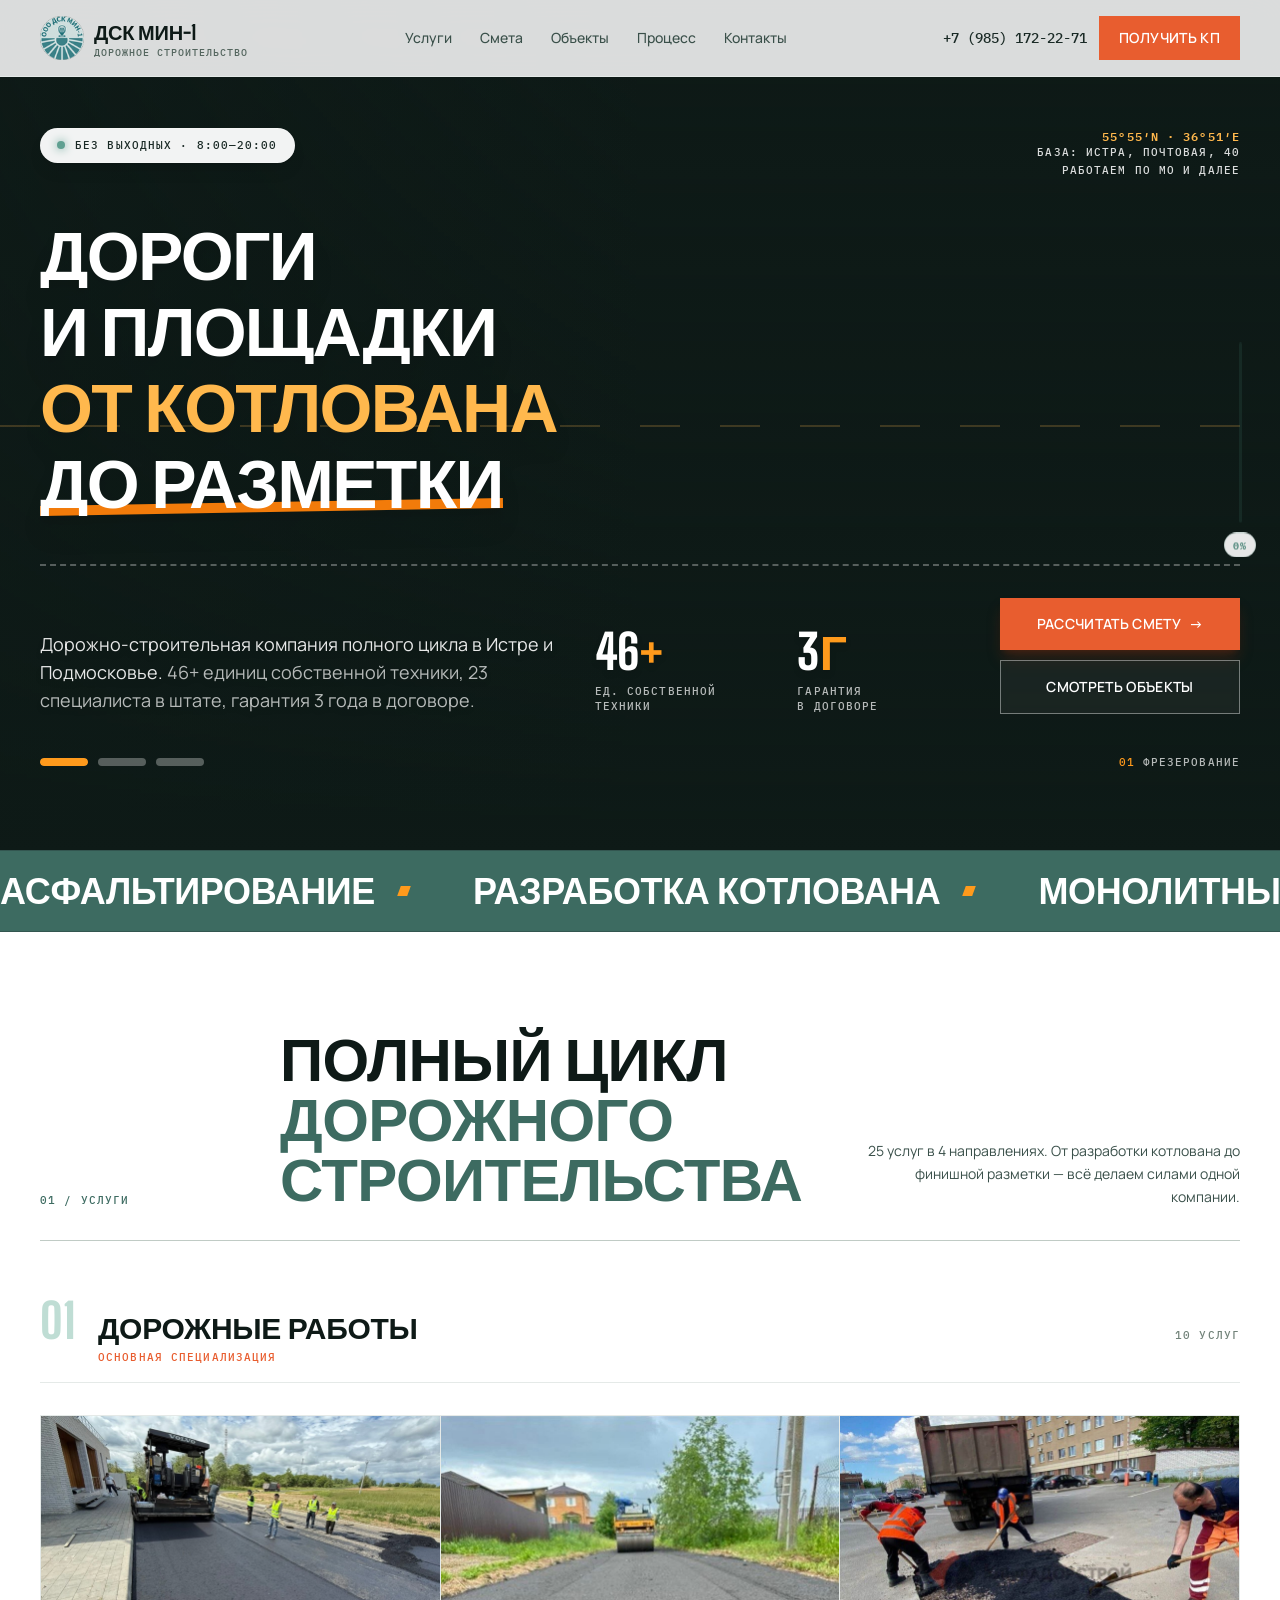
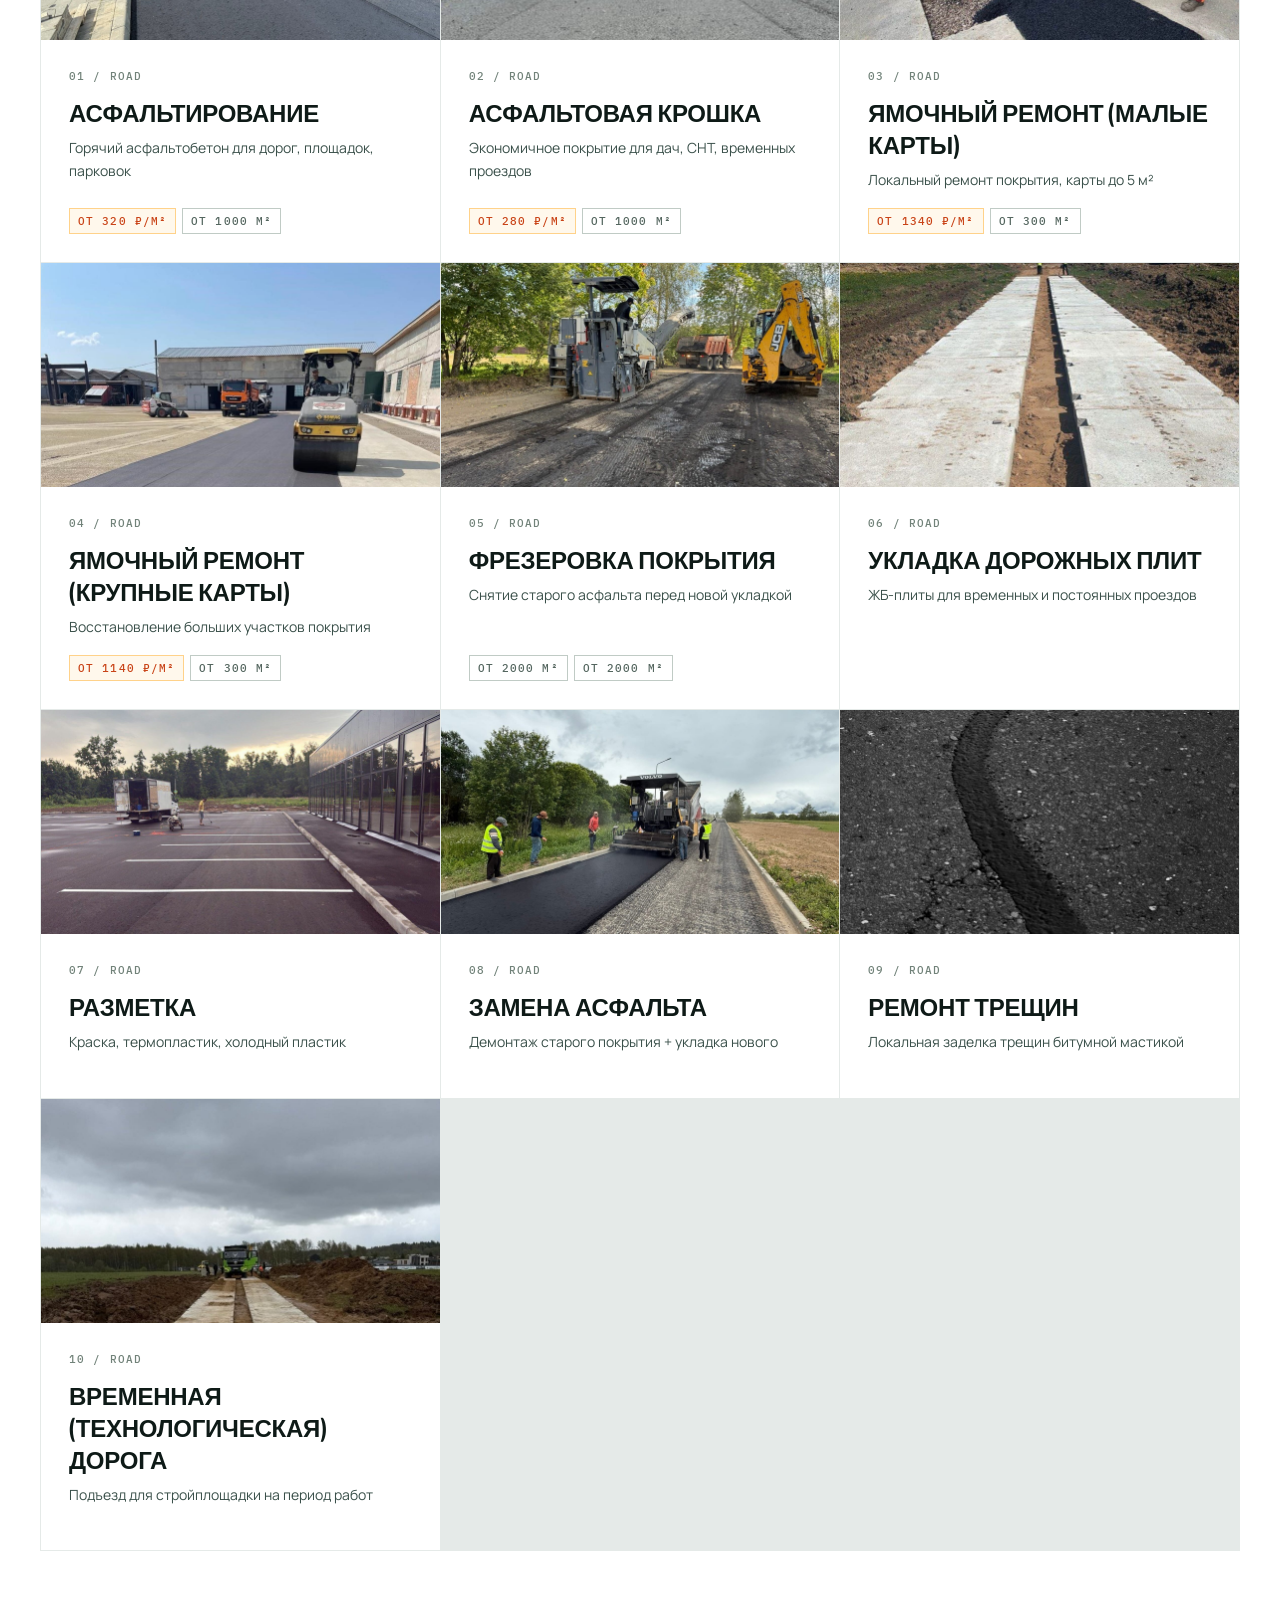
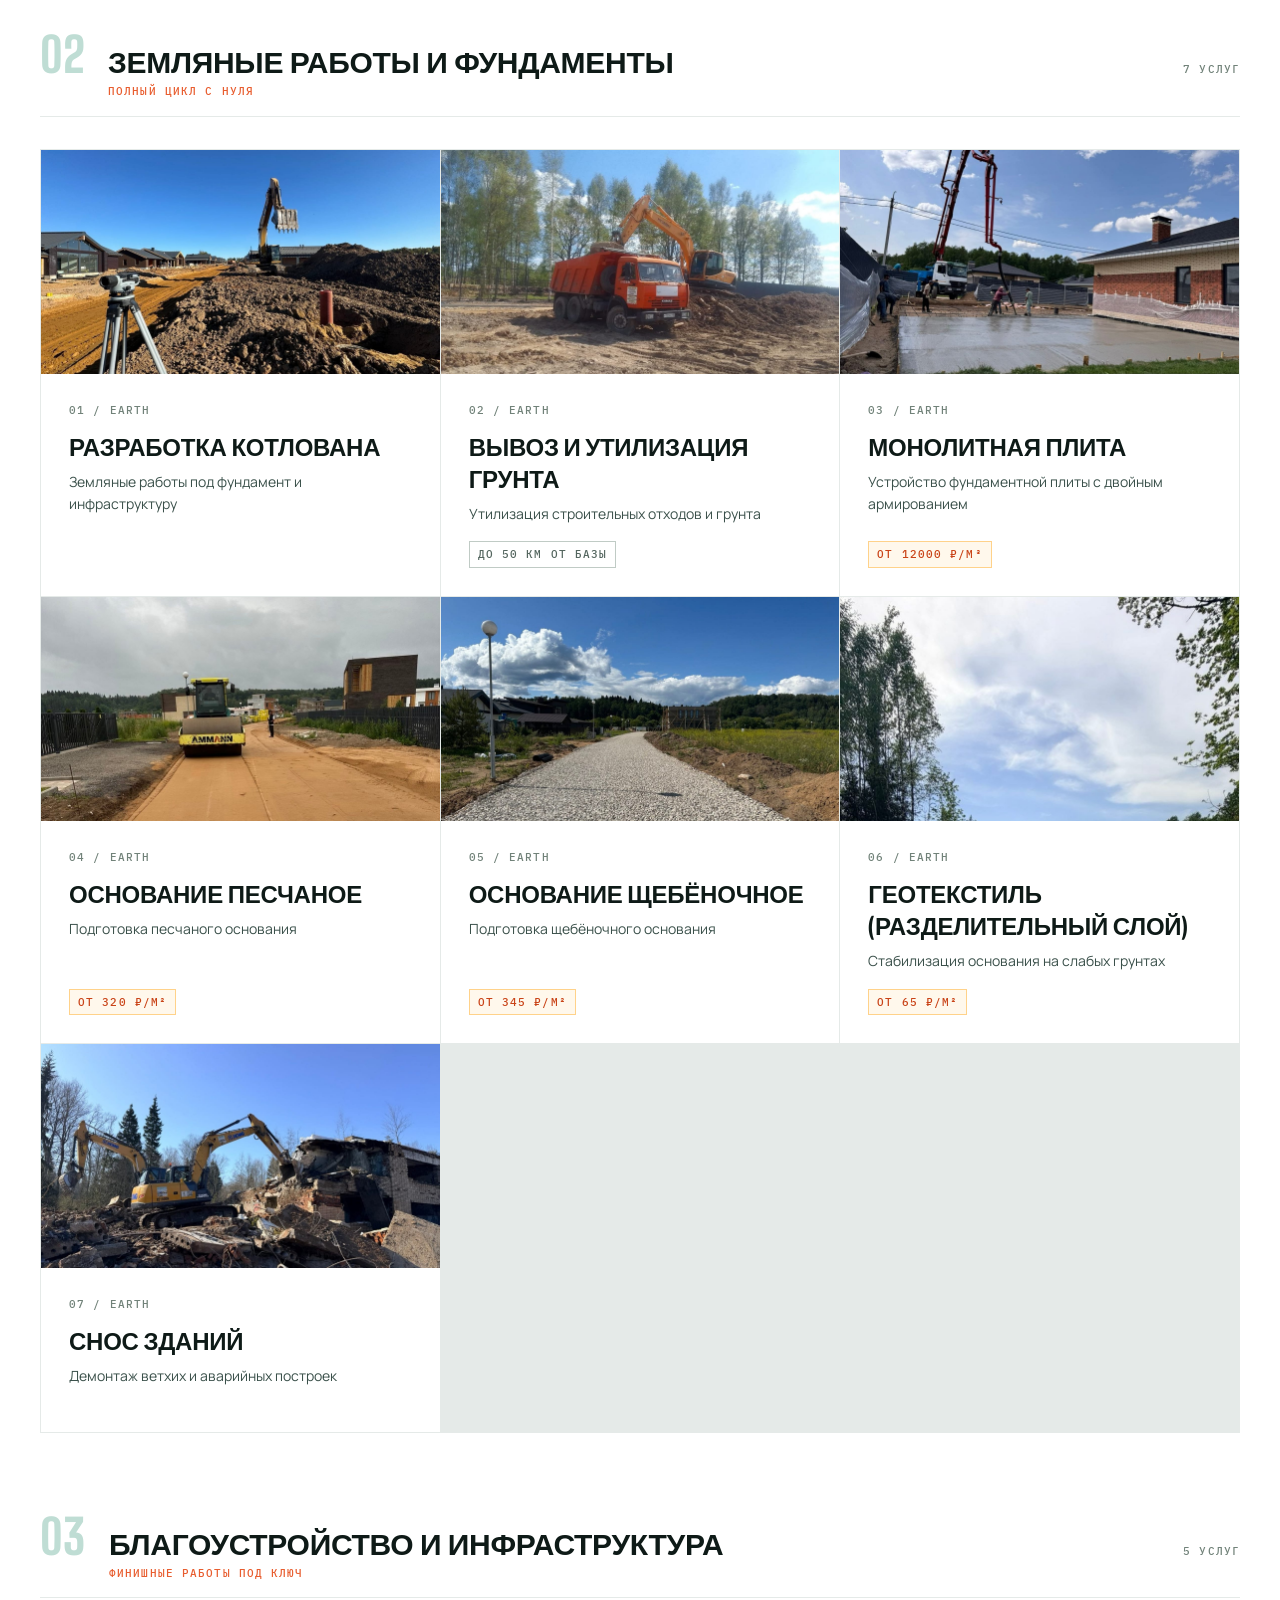
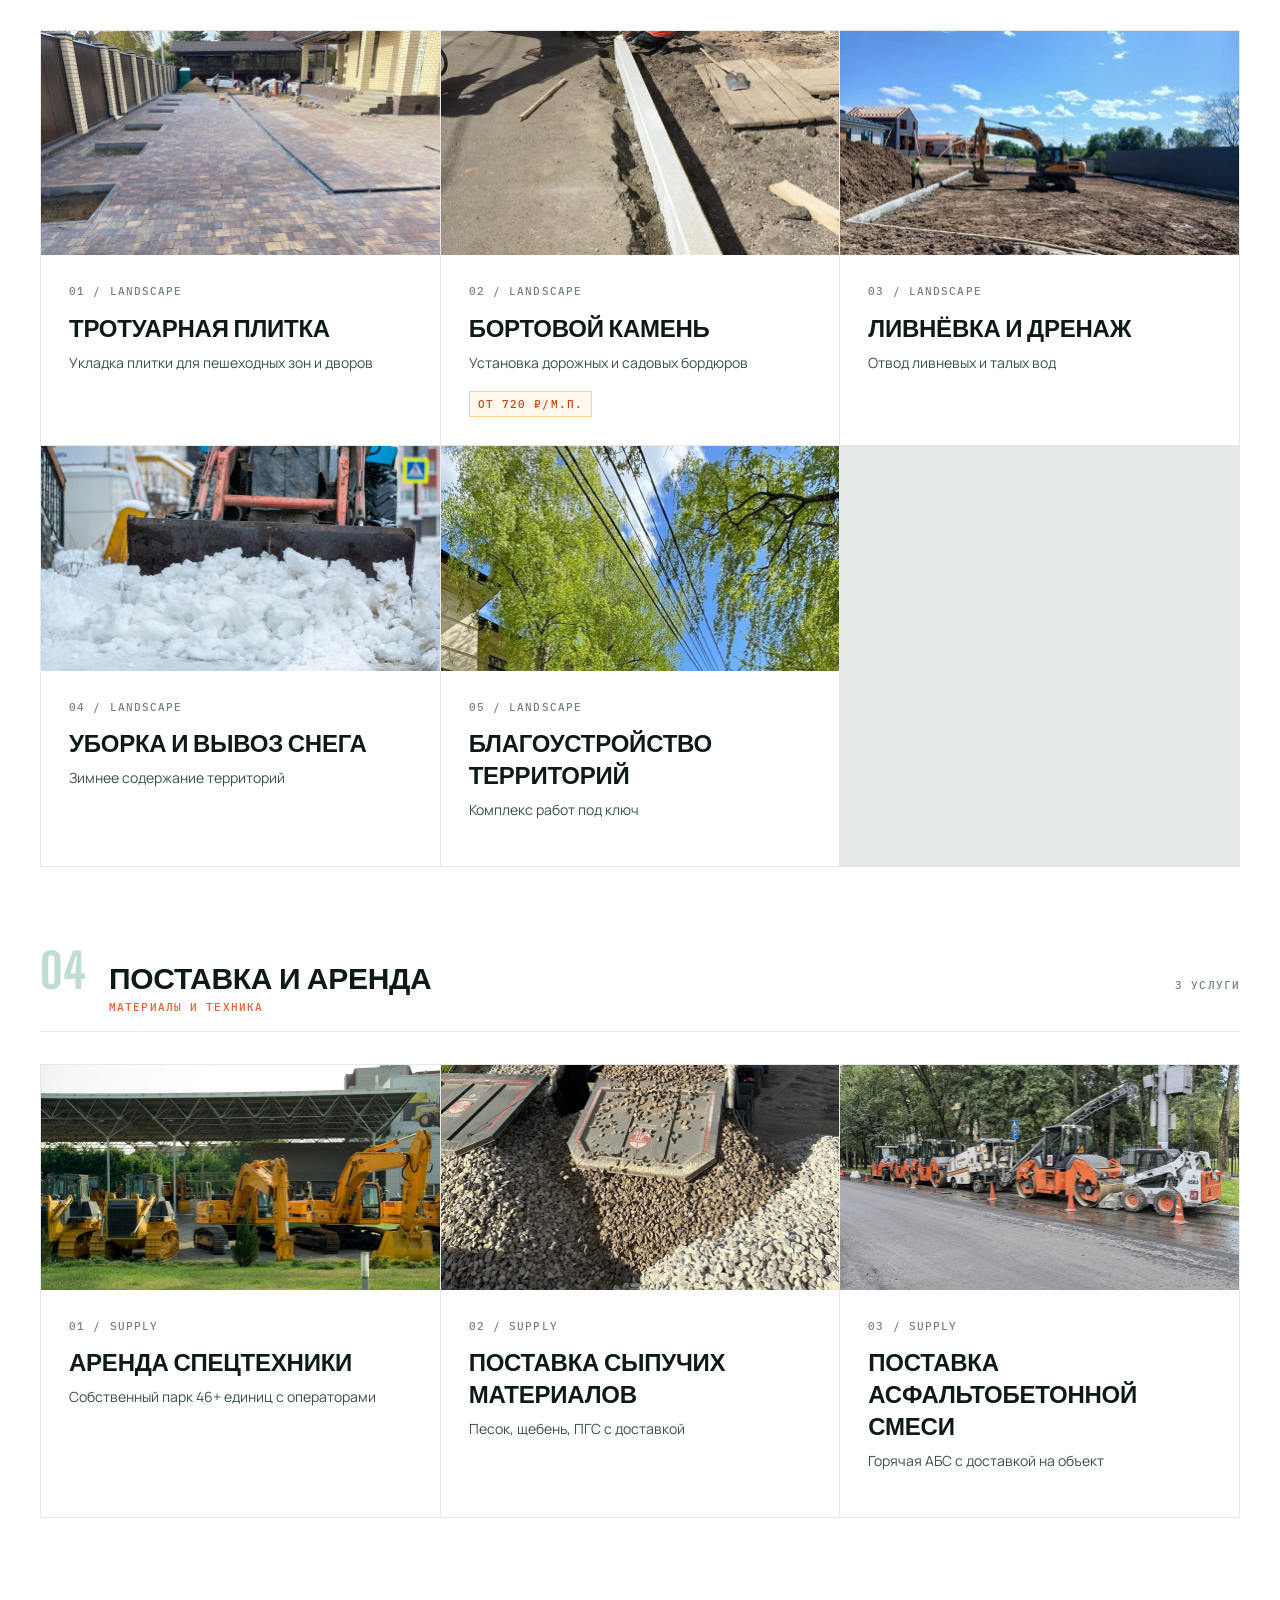
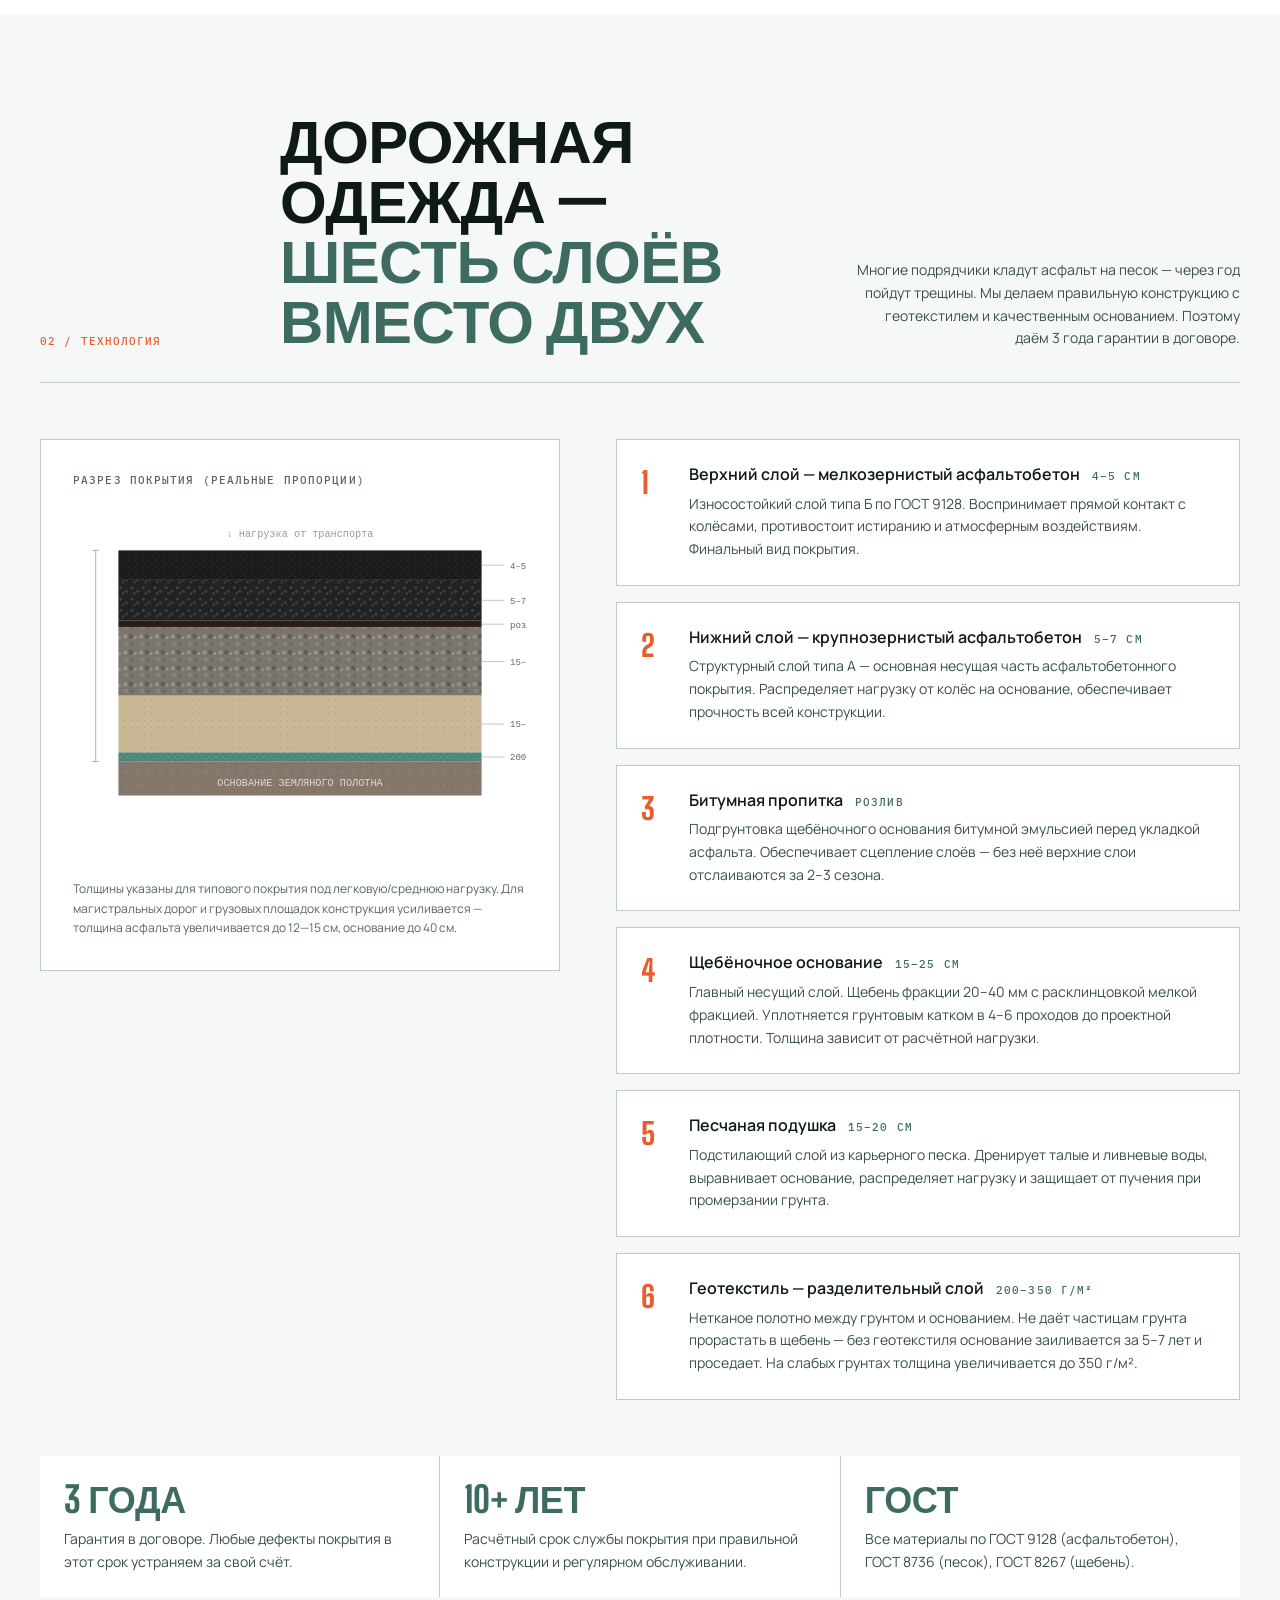
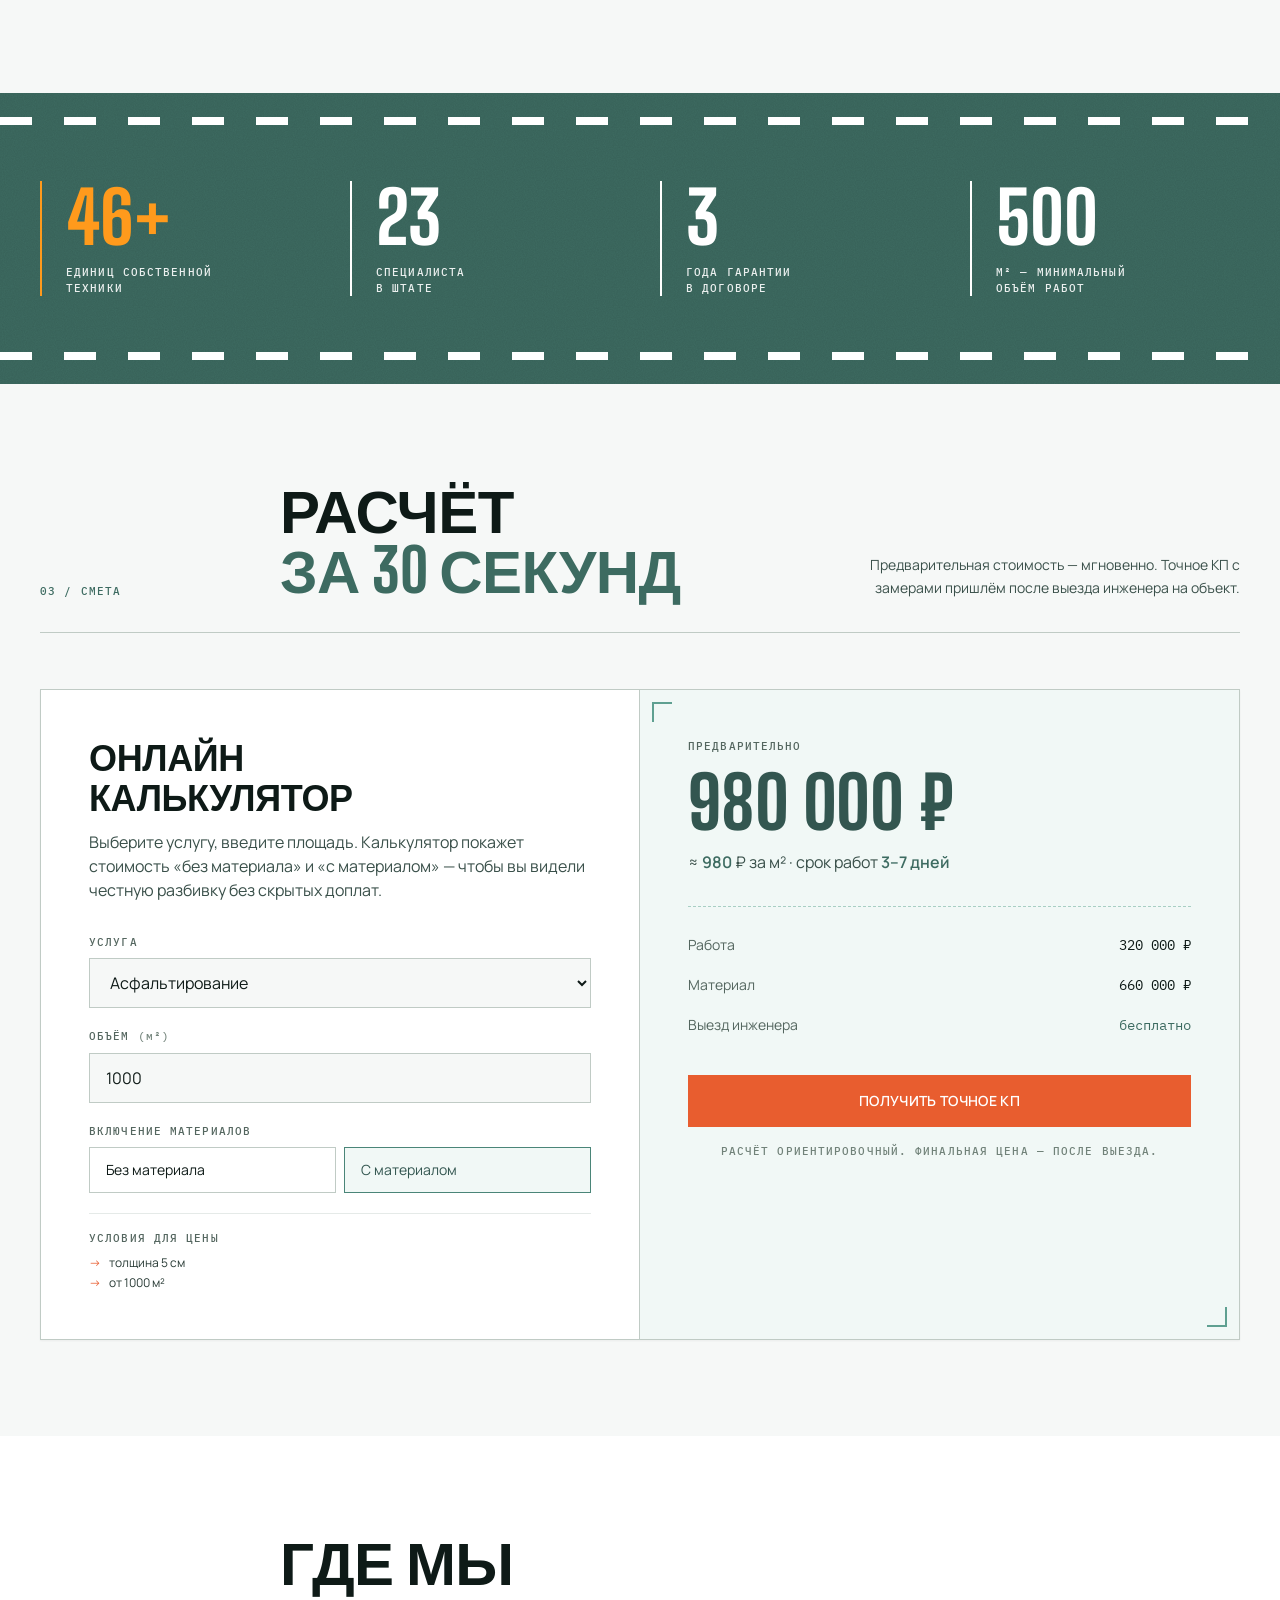
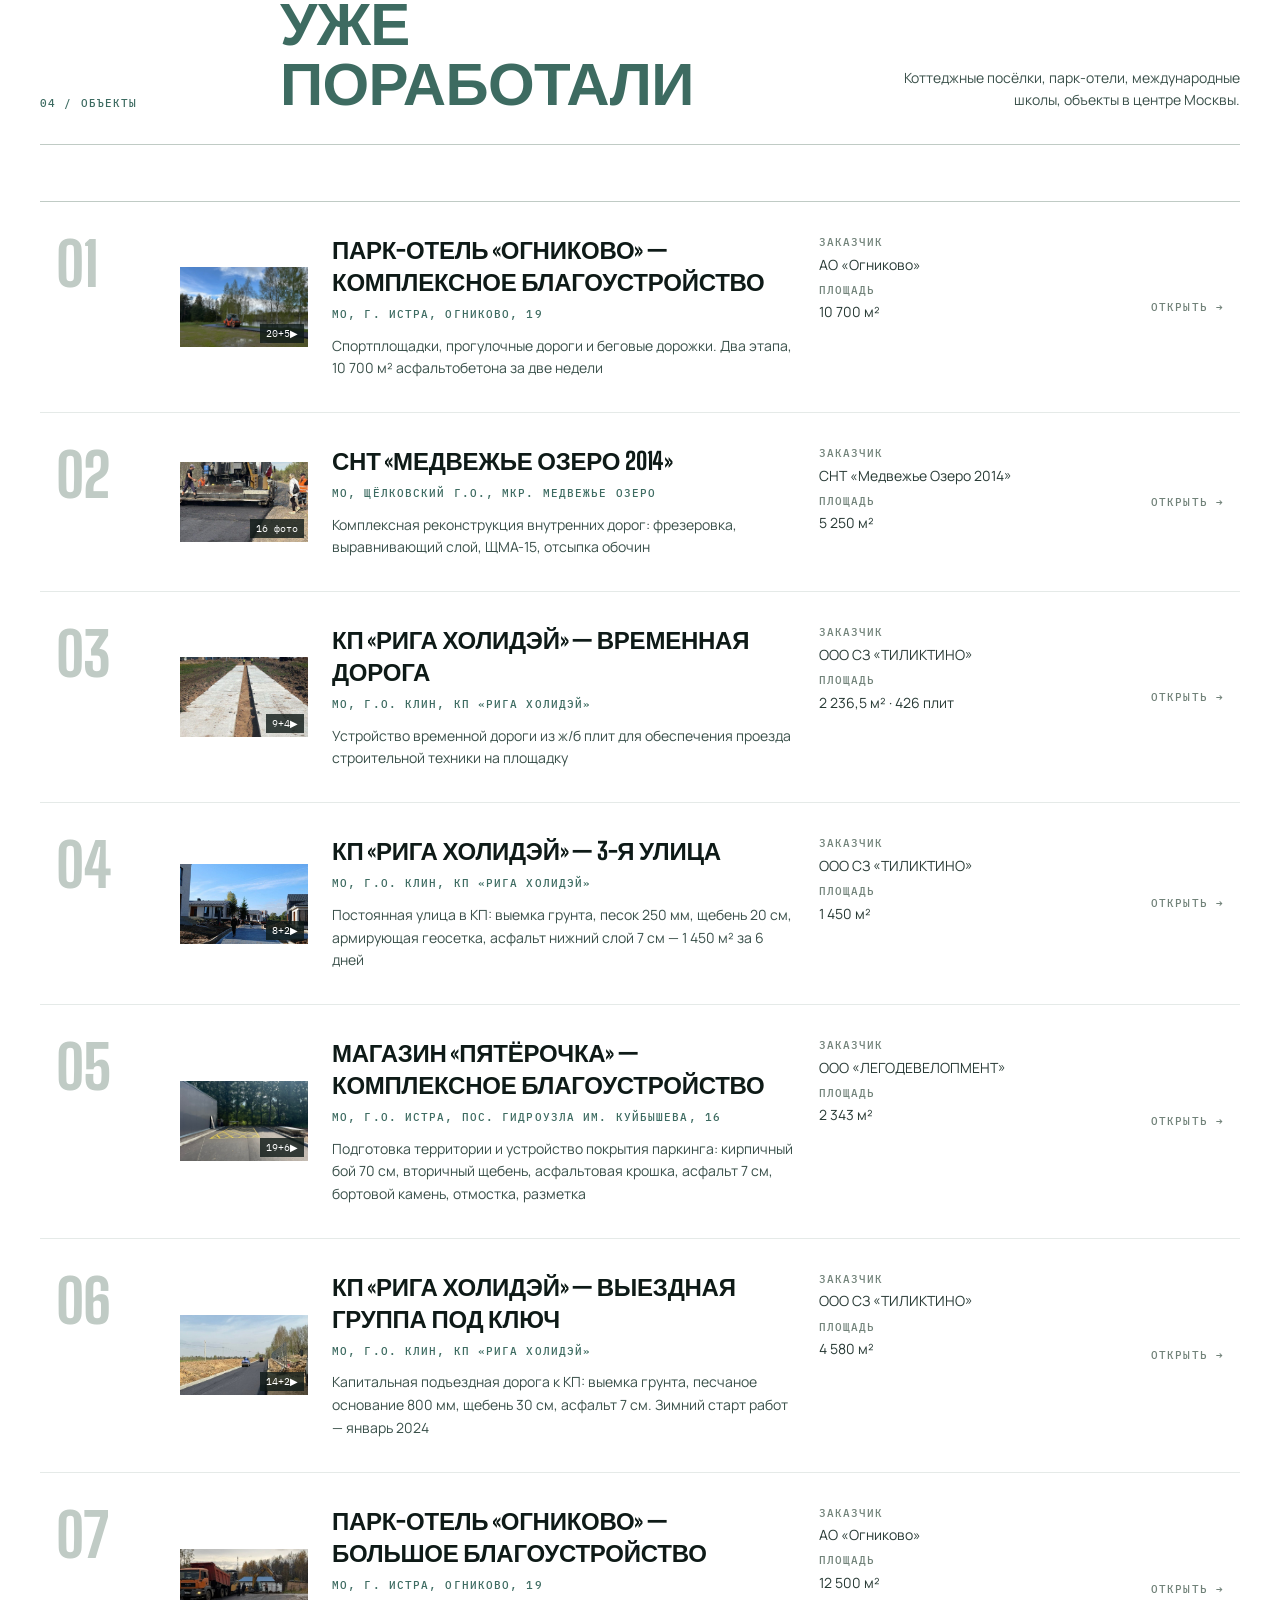
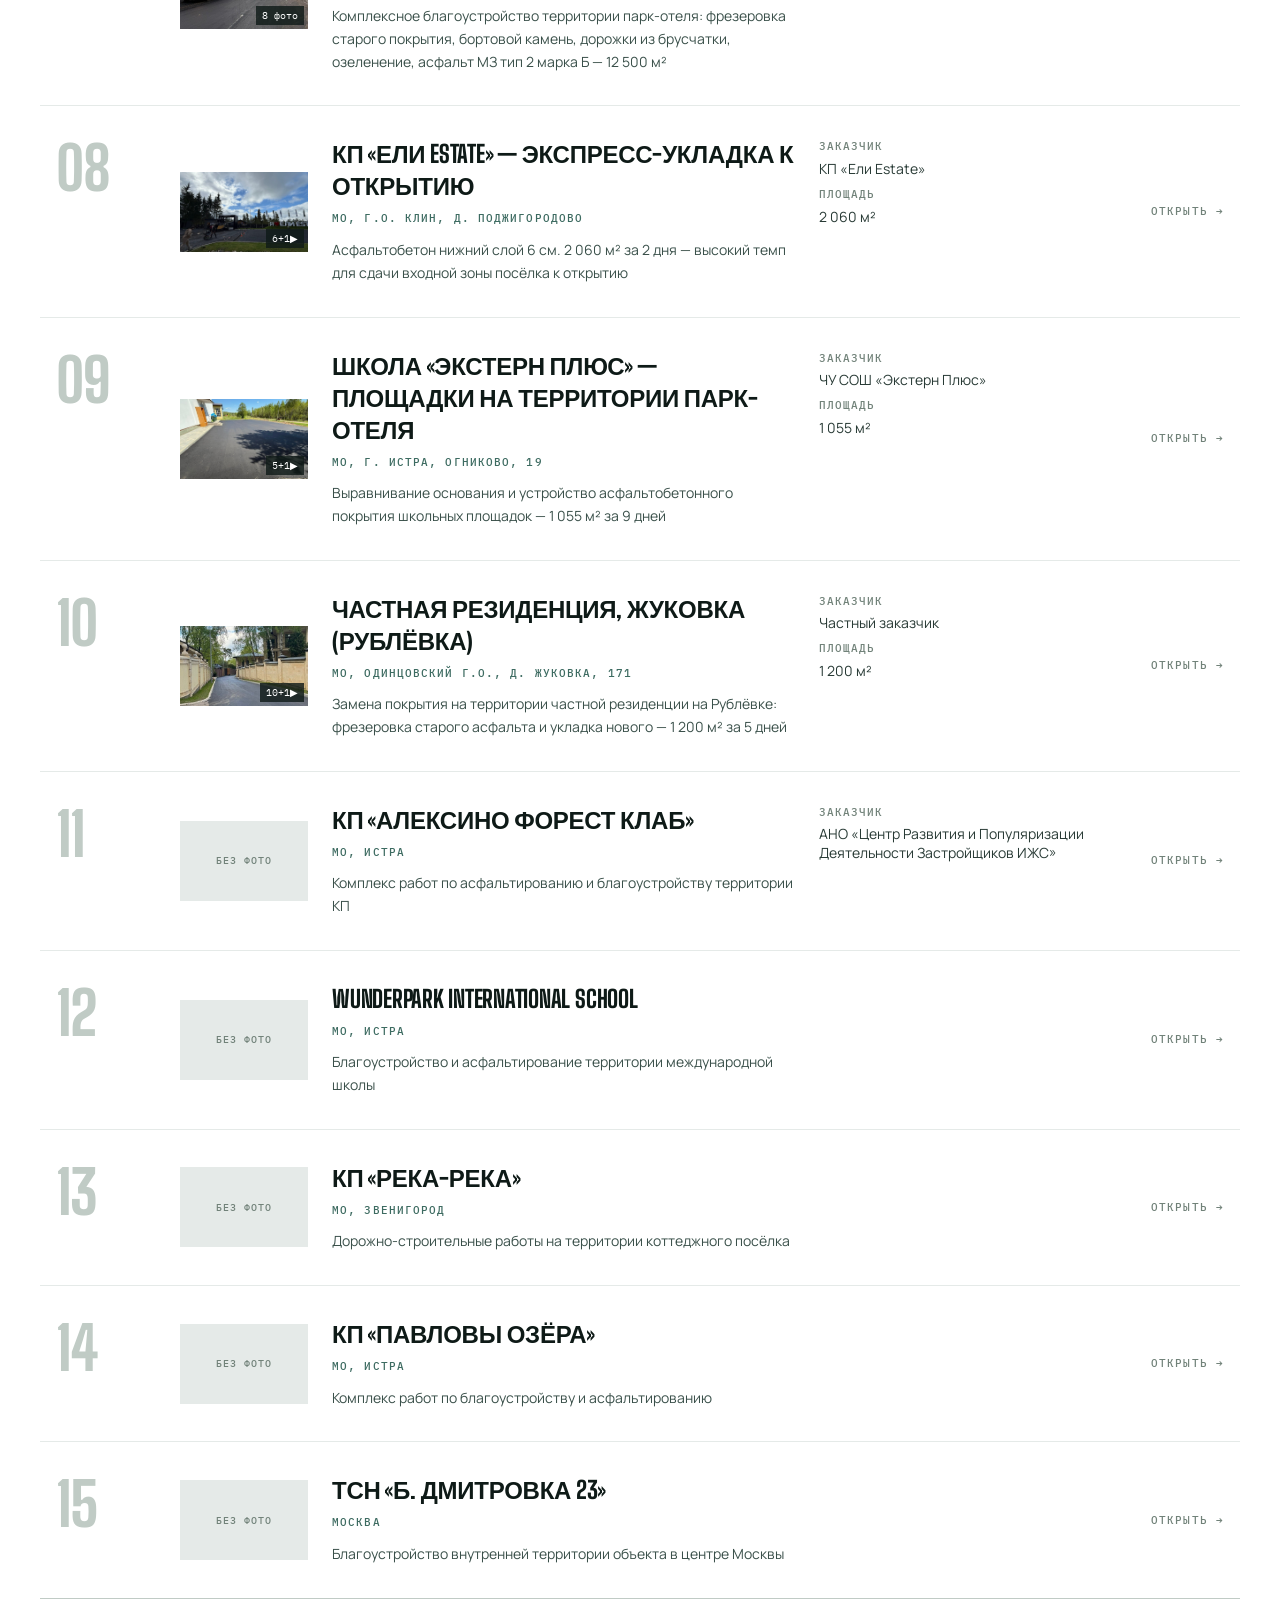
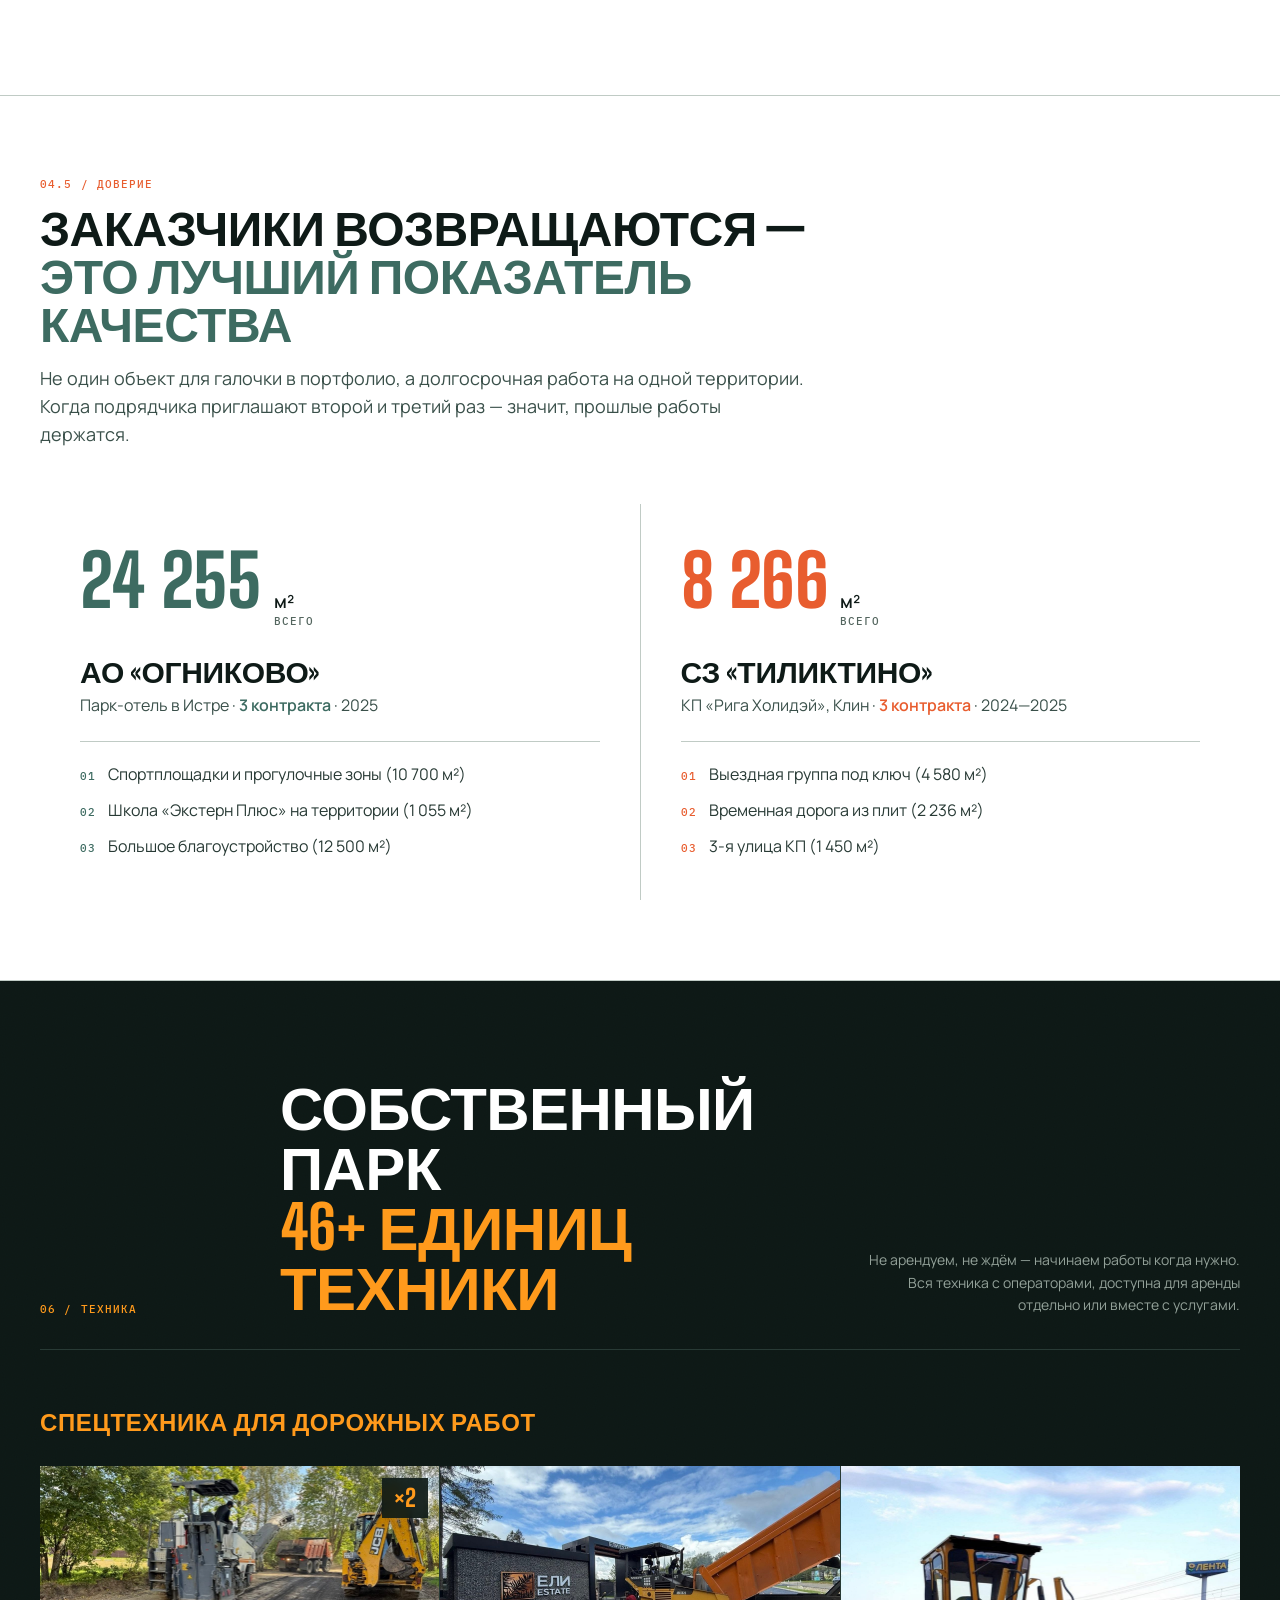
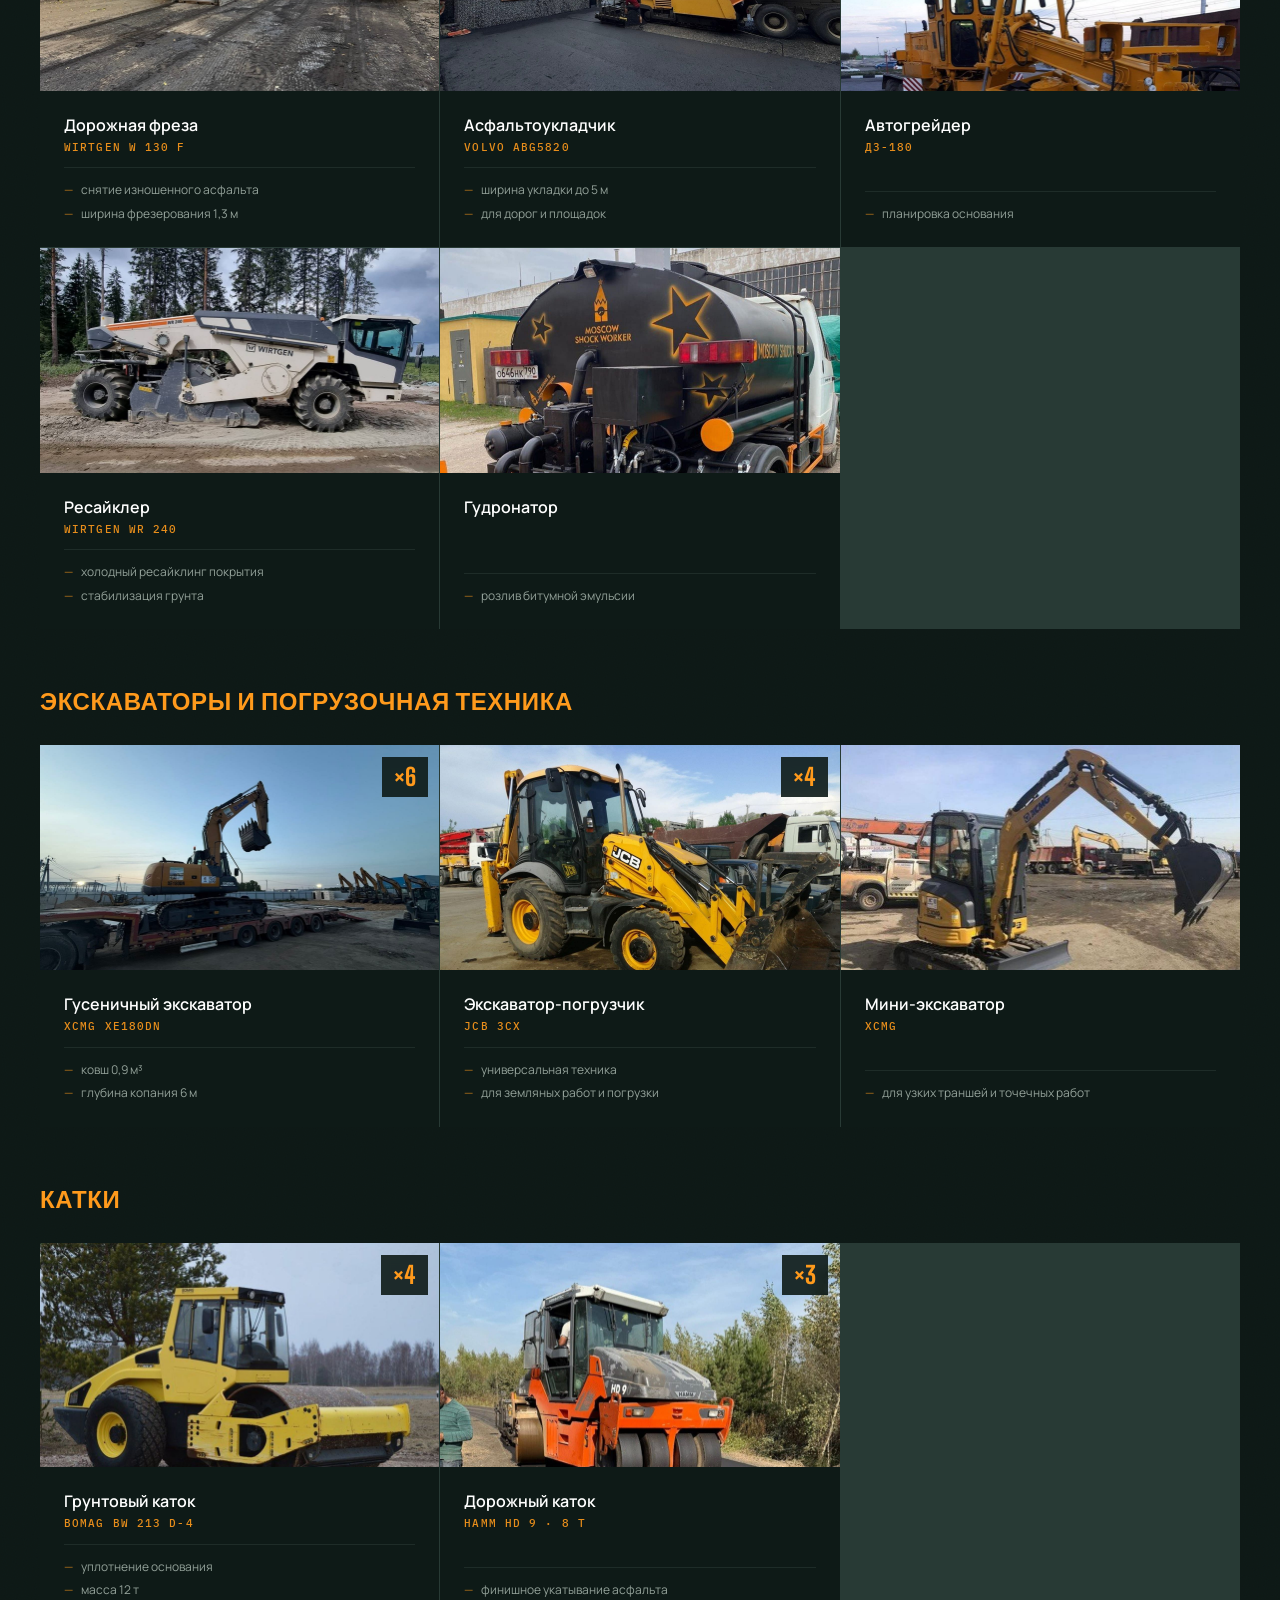
==== index.html @ d0c9d126 "v12" ====
<!DOCTYPE html><html lang="ru"> <head><meta charset="UTF-8"><meta name="viewport" content="width=device-width, initial-scale=1.0, viewport-fit=cover"><meta name="theme-color" content="#0F1A1D"><meta name="format-detection" content="telephone=no"><title>ДСК МИН-1 — Дорожно-строительные работы полного цикла</title><meta name="description" content="Асфальтирование, благоустройство, земляные работы, поставка материалов и аренда спецтехники по Подмосковью. Собственный парк 46 единиц, 23 специалиста в штате, гарантия 3 года в договоре."><link rel="canonical" href="https://dskmin1.ru/"><!-- Favicons / PWA icons --><link rel="icon" type="image/x-icon" href="/favicon.ico"><link rel="icon" type="image/png" sizes="16x16" href="/brand/favicon-16.png"><link rel="icon" type="image/png" sizes="32x32" href="/brand/favicon-32.png"><link rel="icon" type="image/png" sizes="192x192" href="/brand/favicon-192.png"><link rel="apple-touch-icon" sizes="180x180" href="/brand/apple-touch-icon.png"><!-- Open Graph --><meta property="og:type" content="website"><meta property="og:title" content="ДСК МИН-1 — Дорожно-строительные работы полного цикла"><meta property="og:description" content="Асфальтирование, благоустройство, земляные работы, поставка материалов и аренда спецтехники по Подмосковью. Собственный парк 46 единиц, 23 специалиста в штате, гарантия 3 года в договоре."><meta property="og:image" content="https://dskmin1.ru/brand/og-preview.png"><meta property="og:image:width" content="1200"><meta property="og:image:height" content="630"><meta property="og:locale" content="ru_RU"><!-- Twitter Card --><meta name="twitter:card" content="summary_large_image"><meta name="twitter:title" content="ДСК МИН-1 — Дорожно-строительные работы полного цикла"><meta name="twitter:description" content="Асфальтирование, благоустройство, земляные работы, поставка материалов и аренда спецтехники по Подмосковью. Собственный парк 46 единиц, 23 специалиста в штате, гарантия 3 года в договоре."><meta name="twitter:image" content="https://dskmin1.ru/brand/og-preview.png"><!-- Preconnect for fonts --><link rel="preconnect" href="https://fonts.googleapis.com"><link rel="preconnect" href="https://fonts.gstatic.com" crossorigin><link href="https://fonts.googleapis.com/css2?family=Big+Shoulders+Display:wght@600;700;800;900&family=IBM+Plex+Mono:wght@400;500&family=Manrope:wght@300;400;500;600;700;800&display=swap" rel="stylesheet"><!-- Schema.org LocalBusiness --><script type="application/ld+json">{"@context":"https://schema.org","@type":"GeneralContractor","name":"ООО «ДСК МИН-1»","alternateName":"ДСК МИН-1","description":"Асфальтирование, благоустройство, земляные работы, поставка материалов и аренда спецтехники по Подмосковью. Собственный парк 46 единиц, 23 специалиста в штате, гарантия 3 года в договоре.","telephone":"+7 (985) 172-22-71","email":"ooo.dskmin1@mail.ru","url":"https://dskmin1.ru/","address":{"@type":"PostalAddress","streetAddress":"ул. Почтовая, 40","addressLocality":"Истра","addressRegion":"Московская область","postalCode":"143500","addressCountry":"RU"},"geo":{"@type":"GeoCoordinates","latitude":55.9138,"longitude":36.8681},"openingHoursSpecification":{"@type":"OpeningHoursSpecification","dayOfWeek":["Monday","Tuesday","Wednesday","Thursday","Friday","Saturday","Sunday"],"opens":"08:00","closes":"20:00"},"areaServed":{"@type":"State","name":"Московская область"}}</script><link rel="stylesheet" href="/_astro/index.Cq24vGho.css">
<style>@keyframes marquee{to{transform:translate(-50%)}}.animate-marquee[data-astro-cid-bbe6dxrz]{animation:marquee 40s linear infinite}.hero-slide[data-astro-cid-bbe6dxrz]{opacity:0;transition:opacity 1s ease-in-out;pointer-events:none}.hero-slide[data-astro-cid-bbe6dxrz][data-active=true]{opacity:1;pointer-events:auto}.hero-slide[data-astro-cid-bbe6dxrz] img[data-astro-cid-bbe6dxrz]{transform:scale(1);transition:transform 7s linear;will-change:transform}.hero-slide[data-astro-cid-bbe6dxrz][data-active=true] img[data-astro-cid-bbe6dxrz]{transform:scale(1.06)}.hero-dot[data-astro-cid-bbe6dxrz][aria-selected=true]{background-color:#ffffff26}.hero-dot[data-astro-cid-bbe6dxrz][aria-selected=true] .hero-dot-fill[data-astro-cid-bbe6dxrz]{width:100%;transition-duration:var(--slide-duration, 6s)}@media(prefers-reduced-motion:reduce){.hero-slide[data-astro-cid-bbe6dxrz],.hero-slide[data-astro-cid-bbe6dxrz] img[data-astro-cid-bbe6dxrz]{transition:none}.hero-slide[data-astro-cid-bbe6dxrz] img[data-astro-cid-bbe6dxrz]{transform:none!important}.hero-dot-fill[data-astro-cid-bbe6dxrz]{display:none}}.faq-item[data-astro-cid-z6gx6xcw]>summary[data-astro-cid-z6gx6xcw]::-webkit-details-marker{display:none}.faq-item[data-astro-cid-z6gx6xcw]>summary[data-astro-cid-z6gx6xcw]{-webkit-tap-highlight-color:transparent}.faq-item[data-astro-cid-z6gx6xcw]>div[data-astro-cid-z6gx6xcw]{animation:faq-in .22s ease-out}@keyframes faq-in{0%{opacity:0;transform:translateY(-4px)}to{opacity:1;transform:translateY(0)}}
</style></head> <body>  <header class="fixed top-0 left-0 right-0 z-50 border-b border-ink-100 bg-white/85 backdrop-blur-lg"> <div class="container-x flex items-center justify-between gap-4 py-3 md:py-4"> <!-- Logo --> <a href="/" class="flex items-center gap-2.5 shrink-0" aria-label="ДСК МИН-1"> <img src="/brand/logo-circle-64.png" srcset="/brand/logo-circle-64.png 1x, /brand/logo-circle-96.png 1.5x, /brand/favicon-192.png 2x" alt="ДСК МИН-1" width="44" height="44" class="w-10 h-10 md:w-11 md:h-11 shrink-0"> <div class="flex flex-col leading-none"> <span class="display text-lg md:text-xl text-ink-900">ДСК МИН-1</span> <span class="mono-tag text-ink-500 text-[10px] mt-0.5 hidden sm:block">Дорожное строительство</span> </div> </a> <!-- Desktop nav --> <nav class="hidden lg:flex items-center gap-7" aria-label="Основная навигация"> <a href="#services" class="text-sm text-ink-600 hover:text-mint-700 transition-colors font-medium"> Услуги </a><a href="#calc" class="text-sm text-ink-600 hover:text-mint-700 transition-colors font-medium"> Смета </a><a href="#cases" class="text-sm text-ink-600 hover:text-mint-700 transition-colors font-medium"> Объекты </a><a href="#process" class="text-sm text-ink-600 hover:text-mint-700 transition-colors font-medium"> Процесс </a><a href="#contact" class="text-sm text-ink-600 hover:text-mint-700 transition-colors font-medium"> Контакты </a> </nav> <!-- CTA block --> <div class="flex items-center gap-2 md:gap-3"> <a href="tel:+79851722271" class="hidden md:block font-mono text-sm font-medium text-ink-800 hover:text-mint-700 transition-colors whitespace-nowrap"> +7 (985) 172-22-71 </a> <a href="#contact" data-headlight class="hidden sm:inline-flex items-center gap-2 bg-amber-600 text-white font-semibold text-xs md:text-sm uppercase tracking-wide px-4 md:px-5 py-2.5 md:py-3 hover:bg-amber-700 transition-colors">
Получить КП
</a> <button id="navToggle" class="lg:hidden flex flex-col justify-center items-center gap-1.5 w-11 h-11 border border-ink-200 hover:border-ink-400 transition-colors" aria-label="Открыть меню"> <span class="block w-5 h-0.5 bg-ink-900 transition-all origin-center"></span> <span class="block w-5 h-0.5 bg-ink-900 transition-all origin-center"></span> <span class="block w-5 h-0.5 bg-ink-900 transition-all origin-center"></span> </button> </div> </div> </header> <!-- Mobile menu overlay --> <div id="mobileMenu" class="fixed inset-0 z-40 bg-white translate-x-full transition-transform duration-300 ease-out lg:hidden overflow-y-auto"> <div class="pt-20 pb-10 px-6 flex flex-col h-full"> <nav class="flex flex-col gap-1" aria-label="Мобильная навигация"> <a href="#services" data-mobile-link class="display text-3xl text-ink-900 py-4 border-b border-ink-100 hover:text-mint-700 transition-colors"> Услуги </a><a href="#calc" data-mobile-link class="display text-3xl text-ink-900 py-4 border-b border-ink-100 hover:text-mint-700 transition-colors"> Смета </a><a href="#cases" data-mobile-link class="display text-3xl text-ink-900 py-4 border-b border-ink-100 hover:text-mint-700 transition-colors"> Объекты </a><a href="#process" data-mobile-link class="display text-3xl text-ink-900 py-4 border-b border-ink-100 hover:text-mint-700 transition-colors"> Процесс </a><a href="#contact" data-mobile-link class="display text-3xl text-ink-900 py-4 border-b border-ink-100 hover:text-mint-700 transition-colors"> Контакты </a> </nav> <div class="mt-auto pt-10 space-y-3"> <a href="tel:+79851722271" class="block text-amber-600 font-semibold text-lg"> +7 (985) 172-22-71 </a> <a href="mailto:ooo.dskmin1@mail.ru" class="block text-ink-700 text-sm">
ooo.dskmin1@mail.ru
</a> <div class="mono-tag text-ink-500 pt-3"> Без выходных · 8:00—20:00 </div> </div> </div> </div> <script type="module">const l=document.getElementById("navToggle"),e=document.getElementById("mobileMenu"),r=document.body;if(l&&e){const[n,a,o]=l.querySelectorAll("span"),t=()=>{e.classList.add("translate-x-full"),r.classList.remove("overflow-hidden"),n.style.transform="",a.style.opacity="",o.style.transform=""},c=()=>{e.classList.remove("translate-x-full"),r.classList.add("overflow-hidden"),n.style.transform="translateY(8px) rotate(45deg)",a.style.opacity="0",o.style.transform="translateY(-8px) rotate(-45deg)"};l.addEventListener("click",()=>{e.classList.contains("translate-x-full")?c():t()}),e.querySelectorAll("[data-mobile-link]").forEach(s=>{s.addEventListener("click",t)}),document.addEventListener("keydown",s=>{s.key==="Escape"&&t()})}</script> <main> <section class="relative overflow-hidden bg-ink-900 text-white" data-hero-slider data-astro-cid-bbe6dxrz> <!-- ============ SLIDER BACKGROUND ============ --> <div class="hero-slider absolute inset-0" aria-hidden="true" data-astro-cid-bbe6dxrz> <picture class="hero-slide absolute inset-0" data-slide-index="0" data-active="true" data-astro-cid-bbe6dxrz> <source media="(max-width: 768px)" srcset="/images/hero/hero-01-mobile.jpg" data-astro-cid-bbe6dxrz> <img src="/images/hero/hero-01.jpg" alt="Дорожный фрезер WIRTGEN W 130 F снимает старый асфальт" loading="eager" fetchpriority="high" decoding="async" class="w-full h-full object-cover" data-astro-cid-bbe6dxrz> </picture><picture class="hero-slide absolute inset-0" data-slide-index="1" data-active="false" data-astro-cid-bbe6dxrz> <source media="(max-width: 768px)" srcset="/images/hero/hero-02-mobile.jpg" data-astro-cid-bbe6dxrz> <img src="/images/hero/hero-02.jpg" alt="Асфальтоукладчик VOLVO ABG5820 укладывает асфальт на объекте ЕЛИ ESTATE" loading="lazy" fetchpriority="low" decoding="async" class="w-full h-full object-cover" data-astro-cid-bbe6dxrz> </picture><picture class="hero-slide absolute inset-0" data-slide-index="2" data-active="false" data-astro-cid-bbe6dxrz> <source media="(max-width: 768px)" srcset="/images/hero/hero-03-mobile.jpg" data-astro-cid-bbe6dxrz> <img src="/images/hero/hero-03.jpg" alt="Готовая площадка с асфальтовым покрытием — ЕЛИ ESTATE" loading="lazy" fetchpriority="low" decoding="async" class="w-full h-full object-cover" data-astro-cid-bbe6dxrz> </picture> <!-- Dark gradient overlays for text legibility --> <div class="absolute inset-0 bg-gradient-to-t from-ink-900 via-ink-900/55 to-ink-900/20" data-astro-cid-bbe6dxrz></div> <div class="absolute inset-0 bg-gradient-to-r from-ink-900/60 via-transparent to-transparent" data-astro-cid-bbe6dxrz></div> </div> <!-- Decorative dashed road line over slider --> <div class="absolute left-0 right-0 top-1/2 h-0.5 opacity-20 pointer-events-none z-10" style="background-image: repeating-linear-gradient(90deg, #FFB84D 0, #FFB84D 40px, transparent 40px, transparent 80px);" aria-hidden="true" data-astro-cid-bbe6dxrz></div> <!-- ============ FOREGROUND CONTENT ============ --> <div class="container-x relative z-10 pt-24 md:pt-32 pb-16 md:pb-20 min-h-[640px] md:min-h-[760px] flex flex-col" data-astro-cid-bbe6dxrz> <!-- Top meta row --> <div class="flex flex-col md:flex-row md:items-start md:justify-between gap-3 md:gap-4" data-astro-cid-bbe6dxrz> <div class="inline-flex items-center gap-2.5 bg-white/95 backdrop-blur-sm border border-white/20 rounded-full py-2 px-4 self-start shadow-lg" data-astro-cid-bbe6dxrz> <span class="w-2 h-2 rounded-full bg-mint-500 shadow-[0_0_10px_#5FA091] animate-pulse" data-astro-cid-bbe6dxrz></span> <span class="mono-tag text-ink-800" data-astro-cid-bbe6dxrz>Без выходных · 8:00—20:00</span> </div> <div class="mono-tag text-white/85 md:text-right leading-relaxed drop-shadow-sm" data-astro-cid-bbe6dxrz> <span class="block text-amber-300 font-semibold text-xs" data-astro-cid-bbe6dxrz>55°55′N · 36°51′E</span>
База: Истра, Почтовая, 40<br data-astro-cid-bbe6dxrz>
Работаем по МО и далее
</div> </div> <!-- Spacer to push content down --> <div class="flex-1 min-h-[40px]" data-astro-cid-bbe6dxrz></div> <!-- Main headline --> <h1 data-anim="asphalt-reveal" class="display text-[32px] leading-[0.95] sm:text-[40px] md:text-5xl lg:text-6xl xl:text-[68px] 2xl:text-[76px] text-white max-w-[1000px] mb-6 md:mb-10 tracking-tight drop-shadow-xl" data-astro-cid-bbe6dxrz> <span data-reveal-line data-astro-cid-bbe6dxrz>Дороги</span><br data-astro-cid-bbe6dxrz> <span data-reveal-line data-astro-cid-bbe6dxrz>и площадки</span><br data-astro-cid-bbe6dxrz> <span data-reveal-line class="text-amber-300" data-astro-cid-bbe6dxrz>от котлована</span><br data-astro-cid-bbe6dxrz> <span data-reveal-line class="relative inline-block" data-astro-cid-bbe6dxrz> <span class="relative z-10" data-astro-cid-bbe6dxrz>до разметки</span> <span class="absolute inset-x-0 bottom-0.5 md:bottom-1 h-1.5 md:h-2 lg:h-2.5 bg-amber-500 -z-0 -rotate-1" data-astro-cid-bbe6dxrz></span> </span> </h1> <!-- Bottom row: lede + stats + cta --> <div class="border-t-2 border-dashed border-white/30 pt-6 md:pt-8 grid gap-6 md:gap-8 lg:grid-cols-[1.4fr_1fr_auto] lg:items-end" data-astro-cid-bbe6dxrz> <p class="text-base md:text-lg text-white/90 leading-relaxed max-w-xl drop-shadow-md" data-astro-cid-bbe6dxrz>
Дорожно-строительная компания полного цикла в Истре и Подмосковье.
<span class="text-white/70" data-astro-cid-bbe6dxrz> 46+ единиц собственной техники, 23 специалиста в штате,
          гарантия 3 года в договоре.
</span> </p> <div class="grid grid-cols-2 gap-6 md:gap-8" data-astro-cid-bbe6dxrz> <div data-astro-cid-bbe6dxrz> <div class="display text-4xl md:text-5xl text-white leading-none mb-2 drop-shadow-md" data-astro-cid-bbe6dxrz> <span data-odometer="46" data-astro-cid-bbe6dxrz>0</span><span class="text-amber-400" data-astro-cid-bbe6dxrz>+</span> </div> <div class="mono-tag text-white/70 leading-snug" data-astro-cid-bbe6dxrz>ед. собственной<br data-astro-cid-bbe6dxrz>техники</div> </div> <div data-astro-cid-bbe6dxrz> <div class="display text-4xl md:text-5xl text-white leading-none mb-2 drop-shadow-md" data-astro-cid-bbe6dxrz> <span data-odometer="3" data-astro-cid-bbe6dxrz>0</span><span class="text-amber-400" data-astro-cid-bbe6dxrz>г</span> </div> <div class="mono-tag text-white/70 leading-snug" data-astro-cid-bbe6dxrz>гарантия<br data-astro-cid-bbe6dxrz>в договоре</div> </div> </div> <div class="flex flex-col gap-2.5 min-w-[240px]" data-astro-cid-bbe6dxrz> <a href="#calc" data-headlight class="inline-flex items-center justify-center gap-2 bg-amber-600 hover:bg-amber-700 active:bg-amber-800 text-white font-semibold uppercase tracking-wide text-sm px-5 py-4 transition-all shadow-lg shadow-amber-900/40 hover:-translate-y-0.5" data-astro-cid-bbe6dxrz> <span data-astro-cid-bbe6dxrz>Рассчитать смету</span> <span data-astro-cid-bbe6dxrz>→</span> </a> <a href="#cases" data-headlight class="inline-flex items-center justify-center gap-2 border border-white/40 hover:border-amber-400 hover:text-amber-300 text-white font-semibold uppercase tracking-wide text-sm px-5 py-4 transition-all backdrop-blur-sm bg-white/5" data-astro-cid-bbe6dxrz>
Смотреть объекты
</a> </div> </div> <!-- ============ SLIDER CONTROLS ============ --> <div class="mt-7 md:mt-10 flex items-center justify-between gap-6" data-astro-cid-bbe6dxrz> <!-- Dot indicators --> <div class="flex items-center gap-2.5" role="tablist" aria-label="Слайды на главной" data-astro-cid-bbe6dxrz> <button type="button" data-slide-dot="0" aria-label="Слайд 1: Фрезерование" aria-selected="true" role="tab" class="hero-dot relative h-2 w-8 md:w-12 bg-white/30 hover:bg-white/50 transition-colors overflow-hidden rounded-full" data-astro-cid-bbe6dxrz> <span class="hero-dot-fill absolute inset-y-0 left-0 w-0 bg-amber-400 rounded-full transition-[width] ease-linear" data-astro-cid-bbe6dxrz></span> </button><button type="button" data-slide-dot="1" aria-label="Слайд 2: Укладка" aria-selected="false" role="tab" class="hero-dot relative h-2 w-8 md:w-12 bg-white/30 hover:bg-white/50 transition-colors overflow-hidden rounded-full" data-astro-cid-bbe6dxrz> <span class="hero-dot-fill absolute inset-y-0 left-0 w-0 bg-amber-400 rounded-full transition-[width] ease-linear" data-astro-cid-bbe6dxrz></span> </button><button type="button" data-slide-dot="2" aria-label="Слайд 3: Готовый объект" aria-selected="false" role="tab" class="hero-dot relative h-2 w-8 md:w-12 bg-white/30 hover:bg-white/50 transition-colors overflow-hidden rounded-full" data-astro-cid-bbe6dxrz> <span class="hero-dot-fill absolute inset-y-0 left-0 w-0 bg-amber-400 rounded-full transition-[width] ease-linear" data-astro-cid-bbe6dxrz></span> </button> </div> <!-- Active slide caption --> <div class="hero-caption mono-tag text-white/70 hidden md:block tabular-nums" aria-live="polite" data-astro-cid-bbe6dxrz> <span class="hero-caption-num text-amber-400 mr-2" data-astro-cid-bbe6dxrz>01</span><span data-caption-text data-astro-cid-bbe6dxrz>Фрезерование</span> </div> </div> </div> </section> <!-- Marquee with services --> <div class="bg-mint-700 text-white py-4 md:py-5 overflow-hidden border-y border-mint-800" data-astro-cid-bbe6dxrz> <div class="flex gap-10 md:gap-16 animate-marquee whitespace-nowrap will-change-transform" data-astro-cid-bbe6dxrz> <span class="display text-2xl md:text-4xl inline-flex items-center gap-4 md:gap-6 shrink-0" data-astro-cid-bbe6dxrz> Асфальтирование <span class="inline-block w-2.5 h-2.5 bg-amber-400" style="transform: skewX(-20deg);" data-astro-cid-bbe6dxrz></span> </span><span class="display text-2xl md:text-4xl inline-flex items-center gap-4 md:gap-6 shrink-0" data-astro-cid-bbe6dxrz> Разработка котлована <span class="inline-block w-2.5 h-2.5 bg-amber-400" style="transform: skewX(-20deg);" data-astro-cid-bbe6dxrz></span> </span><span class="display text-2xl md:text-4xl inline-flex items-center gap-4 md:gap-6 shrink-0" data-astro-cid-bbe6dxrz> Монолитные плиты <span class="inline-block w-2.5 h-2.5 bg-amber-400" style="transform: skewX(-20deg);" data-astro-cid-bbe6dxrz></span> </span><span class="display text-2xl md:text-4xl inline-flex items-center gap-4 md:gap-6 shrink-0" data-astro-cid-bbe6dxrz> Снос зданий <span class="inline-block w-2.5 h-2.5 bg-amber-400" style="transform: skewX(-20deg);" data-astro-cid-bbe6dxrz></span> </span><span class="display text-2xl md:text-4xl inline-flex items-center gap-4 md:gap-6 shrink-0" data-astro-cid-bbe6dxrz> Благоустройство <span class="inline-block w-2.5 h-2.5 bg-amber-400" style="transform: skewX(-20deg);" data-astro-cid-bbe6dxrz></span> </span><span class="display text-2xl md:text-4xl inline-flex items-center gap-4 md:gap-6 shrink-0" data-astro-cid-bbe6dxrz> Аренда спецтехники <span class="inline-block w-2.5 h-2.5 bg-amber-400" style="transform: skewX(-20deg);" data-astro-cid-bbe6dxrz></span> </span><span class="display text-2xl md:text-4xl inline-flex items-center gap-4 md:gap-6 shrink-0" data-astro-cid-bbe6dxrz> Поставка материалов <span class="inline-block w-2.5 h-2.5 bg-amber-400" style="transform: skewX(-20deg);" data-astro-cid-bbe6dxrz></span> </span><span class="display text-2xl md:text-4xl inline-flex items-center gap-4 md:gap-6 shrink-0" data-astro-cid-bbe6dxrz> Асфальтирование <span class="inline-block w-2.5 h-2.5 bg-amber-400" style="transform: skewX(-20deg);" data-astro-cid-bbe6dxrz></span> </span><span class="display text-2xl md:text-4xl inline-flex items-center gap-4 md:gap-6 shrink-0" data-astro-cid-bbe6dxrz> Разработка котлована <span class="inline-block w-2.5 h-2.5 bg-amber-400" style="transform: skewX(-20deg);" data-astro-cid-bbe6dxrz></span> </span><span class="display text-2xl md:text-4xl inline-flex items-center gap-4 md:gap-6 shrink-0" data-astro-cid-bbe6dxrz> Монолитные плиты <span class="inline-block w-2.5 h-2.5 bg-amber-400" style="transform: skewX(-20deg);" data-astro-cid-bbe6dxrz></span> </span><span class="display text-2xl md:text-4xl inline-flex items-center gap-4 md:gap-6 shrink-0" data-astro-cid-bbe6dxrz> Снос зданий <span class="inline-block w-2.5 h-2.5 bg-amber-400" style="transform: skewX(-20deg);" data-astro-cid-bbe6dxrz></span> </span><span class="display text-2xl md:text-4xl inline-flex items-center gap-4 md:gap-6 shrink-0" data-astro-cid-bbe6dxrz> Благоустройство <span class="inline-block w-2.5 h-2.5 bg-amber-400" style="transform: skewX(-20deg);" data-astro-cid-bbe6dxrz></span> </span><span class="display text-2xl md:text-4xl inline-flex items-center gap-4 md:gap-6 shrink-0" data-astro-cid-bbe6dxrz> Аренда спецтехники <span class="inline-block w-2.5 h-2.5 bg-amber-400" style="transform: skewX(-20deg);" data-astro-cid-bbe6dxrz></span> </span><span class="display text-2xl md:text-4xl inline-flex items-center gap-4 md:gap-6 shrink-0" data-astro-cid-bbe6dxrz> Поставка материалов <span class="inline-block w-2.5 h-2.5 bg-amber-400" style="transform: skewX(-20deg);" data-astro-cid-bbe6dxrz></span> </span> </div> </div>  <script type="module">(function(){const o=document.querySelector("[data-hero-slider]");if(!o)return;const i=Array.from(o.querySelectorAll(".hero-slide")),n=Array.from(o.querySelectorAll("[data-slide-dot]")),p=o.querySelector("[data-caption-text]"),v=o.querySelector(".hero-caption-num"),A=n.map(t=>t.getAttribute("aria-label")?.split(": ")[1]||"");if(i.length<2)return;const E=6e3,S=12e3;let r=0,c=null,m=null,s=!1;const w=window.matchMedia("(prefers-reduced-motion: reduce)").matches;function a(t){const e=(t%i.length+i.length)%i.length;e!==r&&(i[r].setAttribute("data-active","false"),n[r].setAttribute("aria-selected","false"),r=e,i[r].setAttribute("data-active","true"),n[r].setAttribute("aria-selected","true"),p&&(p.textContent=A[r]||""),v&&(v.textContent=String(r+1).padStart(2,"0")))}function T(){a(r+1)}function l(){w||s||(u(),o.style.setProperty("--slide-duration",`${E}ms`),c=window.setInterval(T,E))}function u(){c!==null&&(clearInterval(c),c=null)}function d(){s=!0,u(),m!==null&&clearTimeout(m),m=window.setTimeout(()=>{s=!1,l()},S)}n.forEach((t,e)=>{t.addEventListener("click",()=>{a(e),d()})}),n.forEach((t,e)=>{t.addEventListener("keydown",f=>{const h=f;if(h.key==="ArrowRight")h.preventDefault(),n[(e+1)%n.length].focus(),a((e+1)%n.length),d();else if(h.key==="ArrowLeft"){h.preventDefault();const y=(e-1+n.length)%n.length;n[y].focus(),a(y),d()}})});let g=0;const L=50;o.addEventListener("touchstart",t=>{g=t.changedTouches[0].screenX},{passive:!0}),o.addEventListener("touchend",t=>{const f=t.changedTouches[0].screenX-g;Math.abs(f)<L||(f<0?a(r+1):a(r-1),d())},{passive:!0}),document.addEventListener("visibilitychange",()=>{document.hidden?u():s||l()}),window.matchMedia("(pointer: coarse)").matches||(o.addEventListener("mouseenter",u),o.addEventListener("mouseleave",()=>{s||l()})),window.addEventListener("load",()=>{setTimeout(()=>{i.slice(1).forEach(t=>{const e=t.querySelector("img");e&&!e.complete&&(e.loading="eager",e.fetchPriority="auto")})},800)}),l()})();</script> <section id="services" class="py-14 md:py-24 bg-white"> <div class="container-x"> <!-- Section head --> <div class="grid gap-5 md:gap-10 md:grid-cols-[200px_1fr_auto] md:items-end border-b border-ink-200 pb-6 md:pb-8 mb-10 md:mb-14"> <div class="mono-tag text-mint-700">01 / Услуги</div> <h2 class="display text-3xl md:text-5xl lg:text-6xl text-ink-900">
Полный цикл<br> <span class="text-mint-700">дорожного строительства</span> </h2> <p class="text-sm text-ink-600 max-w-sm leading-relaxed md:text-right"> 25 услуг в 4 направлениях. От разработки котлована до финишной разметки — всё делаем силами одной компании.
</p> </div> <!-- Category groups --> <div class="space-y-12 md:space-y-20"> <div> <!-- Group heading --> <div class="flex items-baseline gap-6 mb-6 md:mb-8 pb-4 border-b border-ink-100"> <div class="display text-4xl md:text-5xl text-mint-200 leading-none">
01 </div> <div class="flex-1"> <h3 class="display text-2xl md:text-3xl text-ink-900 mb-1">Дорожные работы</h3> <p class="mono-tag text-amber-600">Основная специализация</p> </div> <div class="mono-tag text-ink-400 hidden sm:block"> 10 услуг </div> </div> <!-- Services grid --> <div class="grid sm:grid-cols-2 lg:grid-cols-3 gap-px bg-ink-100 border border-ink-100"> <article class="bg-white flex flex-col group hover:bg-mint-50 transition-colors"> <!-- Visual block: фото или плейсхолдер с большой иконкой категории --> <div class="relative aspect-video bg-ink-100 overflow-hidden"> <img src="/images/services/asphalt.jpg" alt="Асфальтирование" loading="lazy" class="w-full h-full object-cover transition-transform duration-300 group-hover:scale-[1.03]"> </div> <!-- Content --> <div class="p-6 md:p-7 flex flex-col flex-grow"> <div class="flex items-start justify-between mb-3"> <div class="mono-tag text-ink-400 group-hover:text-mint-700 transition-colors"> 01 / ROAD </div> </div> <h4 class="display text-xl md:text-2xl text-ink-900 mb-2 leading-tight"> Асфальтирование </h4> <p class="text-sm text-ink-600 leading-relaxed mb-4 flex-grow"> Горячий асфальтобетон для дорог, площадок, парковок </p> <div class="flex flex-wrap gap-1.5 items-center"> <span class="mono-tag text-amber-700 border border-amber-200 bg-amber-50 px-2 py-1">
от 320 ₽/м² </span> <span class="mono-tag text-ink-500 border border-ink-200 px-2 py-1">
от 1000 м² </span>  </div> </div> </article><article class="bg-white flex flex-col group hover:bg-mint-50 transition-colors"> <!-- Visual block: фото или плейсхолдер с большой иконкой категории --> <div class="relative aspect-video bg-ink-100 overflow-hidden"> <img src="/images/services/crumb.jpg" alt="Асфальтовая крошка" loading="lazy" class="w-full h-full object-cover transition-transform duration-300 group-hover:scale-[1.03]"> </div> <!-- Content --> <div class="p-6 md:p-7 flex flex-col flex-grow"> <div class="flex items-start justify-between mb-3"> <div class="mono-tag text-ink-400 group-hover:text-mint-700 transition-colors"> 02 / ROAD </div> </div> <h4 class="display text-xl md:text-2xl text-ink-900 mb-2 leading-tight"> Асфальтовая крошка </h4> <p class="text-sm text-ink-600 leading-relaxed mb-4 flex-grow"> Экономичное покрытие для дач, СНТ, временных проездов </p> <div class="flex flex-wrap gap-1.5 items-center"> <span class="mono-tag text-amber-700 border border-amber-200 bg-amber-50 px-2 py-1">
от 280 ₽/м² </span> <span class="mono-tag text-ink-500 border border-ink-200 px-2 py-1">
от 1000 м² </span>  </div> </div> </article><article class="bg-white flex flex-col group hover:bg-mint-50 transition-colors"> <!-- Visual block: фото или плейсхолдер с большой иконкой категории --> <div class="relative aspect-video bg-ink-100 overflow-hidden"> <img src="/images/services/repair.jpg" alt="Ямочный ремонт (малые карты)" loading="lazy" class="w-full h-full object-cover transition-transform duration-300 group-hover:scale-[1.03]"> </div> <!-- Content --> <div class="p-6 md:p-7 flex flex-col flex-grow"> <div class="flex items-start justify-between mb-3"> <div class="mono-tag text-ink-400 group-hover:text-mint-700 transition-colors"> 03 / ROAD </div> </div> <h4 class="display text-xl md:text-2xl text-ink-900 mb-2 leading-tight"> Ямочный ремонт (малые карты) </h4> <p class="text-sm text-ink-600 leading-relaxed mb-4 flex-grow"> Локальный ремонт покрытия, карты до 5 м² </p> <div class="flex flex-wrap gap-1.5 items-center"> <span class="mono-tag text-amber-700 border border-amber-200 bg-amber-50 px-2 py-1">
от 1340 ₽/м² </span> <span class="mono-tag text-ink-500 border border-ink-200 px-2 py-1">
от 300 м² </span>  </div> </div> </article><article class="bg-white flex flex-col group hover:bg-mint-50 transition-colors"> <!-- Visual block: фото или плейсхолдер с большой иконкой категории --> <div class="relative aspect-video bg-ink-100 overflow-hidden"> <img src="/images/services/repair-large.jpg" alt="Ямочный ремонт (крупные карты)" loading="lazy" class="w-full h-full object-cover transition-transform duration-300 group-hover:scale-[1.03]"> </div> <!-- Content --> <div class="p-6 md:p-7 flex flex-col flex-grow"> <div class="flex items-start justify-between mb-3"> <div class="mono-tag text-ink-400 group-hover:text-mint-700 transition-colors"> 04 / ROAD </div> </div> <h4 class="display text-xl md:text-2xl text-ink-900 mb-2 leading-tight"> Ямочный ремонт (крупные карты) </h4> <p class="text-sm text-ink-600 leading-relaxed mb-4 flex-grow"> Восстановление больших участков покрытия </p> <div class="flex flex-wrap gap-1.5 items-center"> <span class="mono-tag text-amber-700 border border-amber-200 bg-amber-50 px-2 py-1">
от 1140 ₽/м² </span> <span class="mono-tag text-ink-500 border border-ink-200 px-2 py-1">
от 300 м² </span>  </div> </div> </article><article class="bg-white flex flex-col group hover:bg-mint-50 transition-colors"> <!-- Visual block: фото или плейсхолдер с большой иконкой категории --> <div class="relative aspect-video bg-ink-100 overflow-hidden"> <img src="/images/services/milling.jpg" alt="Фрезеровка покрытия" loading="lazy" class="w-full h-full object-cover transition-transform duration-300 group-hover:scale-[1.03]"> </div> <!-- Content --> <div class="p-6 md:p-7 flex flex-col flex-grow"> <div class="flex items-start justify-between mb-3"> <div class="mono-tag text-ink-400 group-hover:text-mint-700 transition-colors"> 05 / ROAD </div> </div> <h4 class="display text-xl md:text-2xl text-ink-900 mb-2 leading-tight"> Фрезеровка покрытия </h4> <p class="text-sm text-ink-600 leading-relaxed mb-4 flex-grow"> Снятие старого асфальта перед новой укладкой </p> <div class="flex flex-wrap gap-1.5 items-center">  <span class="mono-tag text-ink-500 border border-ink-200 px-2 py-1">
от 2000 м² </span> <span class="mono-tag text-ink-500 border border-ink-200 px-2 py-1"> от 2000 м² </span> </div> </div> </article><article class="bg-white flex flex-col group hover:bg-mint-50 transition-colors"> <!-- Visual block: фото или плейсхолдер с большой иконкой категории --> <div class="relative aspect-video bg-ink-100 overflow-hidden"> <img src="/images/services/temp-road-plates.jpg" alt="Укладка дорожных плит" loading="lazy" class="w-full h-full object-cover transition-transform duration-300 group-hover:scale-[1.03]"> </div> <!-- Content --> <div class="p-6 md:p-7 flex flex-col flex-grow"> <div class="flex items-start justify-between mb-3"> <div class="mono-tag text-ink-400 group-hover:text-mint-700 transition-colors"> 06 / ROAD </div> </div> <h4 class="display text-xl md:text-2xl text-ink-900 mb-2 leading-tight"> Укладка дорожных плит </h4> <p class="text-sm text-ink-600 leading-relaxed mb-4 flex-grow"> ЖБ-плиты для временных и постоянных проездов </p> <div class="flex flex-wrap gap-1.5 items-center">    </div> </div> </article><article class="bg-white flex flex-col group hover:bg-mint-50 transition-colors"> <!-- Visual block: фото или плейсхолдер с большой иконкой категории --> <div class="relative aspect-video bg-ink-100 overflow-hidden"> <img src="/images/services/marking.jpg" alt="Разметка" loading="lazy" class="w-full h-full object-cover transition-transform duration-300 group-hover:scale-[1.03]"> </div> <!-- Content --> <div class="p-6 md:p-7 flex flex-col flex-grow"> <div class="flex items-start justify-between mb-3"> <div class="mono-tag text-ink-400 group-hover:text-mint-700 transition-colors"> 07 / ROAD </div> </div> <h4 class="display text-xl md:text-2xl text-ink-900 mb-2 leading-tight"> Разметка </h4> <p class="text-sm text-ink-600 leading-relaxed mb-4 flex-grow"> Краска, термопластик, холодный пластик </p> <div class="flex flex-wrap gap-1.5 items-center">    </div> </div> </article><article class="bg-white flex flex-col group hover:bg-mint-50 transition-colors"> <!-- Visual block: фото или плейсхолдер с большой иконкой категории --> <div class="relative aspect-video bg-ink-100 overflow-hidden"> <img src="/images/services/asphalt-replace.jpg" alt="Замена асфальта" loading="lazy" class="w-full h-full object-cover transition-transform duration-300 group-hover:scale-[1.03]"> </div> <!-- Content --> <div class="p-6 md:p-7 flex flex-col flex-grow"> <div class="flex items-start justify-between mb-3"> <div class="mono-tag text-ink-400 group-hover:text-mint-700 transition-colors"> 08 / ROAD </div> </div> <h4 class="display text-xl md:text-2xl text-ink-900 mb-2 leading-tight"> Замена асфальта </h4> <p class="text-sm text-ink-600 leading-relaxed mb-4 flex-grow"> Демонтаж старого покрытия + укладка нового </p> <div class="flex flex-wrap gap-1.5 items-center">    </div> </div> </article><article class="bg-white flex flex-col group hover:bg-mint-50 transition-colors"> <!-- Visual block: фото или плейсхолдер с большой иконкой категории --> <div class="relative aspect-video bg-ink-100 overflow-hidden"> <img src="/images/services/crack-repair.jpg" alt="Ремонт трещин" loading="lazy" class="w-full h-full object-cover transition-transform duration-300 group-hover:scale-[1.03]"> </div> <!-- Content --> <div class="p-6 md:p-7 flex flex-col flex-grow"> <div class="flex items-start justify-between mb-3"> <div class="mono-tag text-ink-400 group-hover:text-mint-700 transition-colors"> 09 / ROAD </div> </div> <h4 class="display text-xl md:text-2xl text-ink-900 mb-2 leading-tight"> Ремонт трещин </h4> <p class="text-sm text-ink-600 leading-relaxed mb-4 flex-grow"> Локальная заделка трещин битумной мастикой </p> <div class="flex flex-wrap gap-1.5 items-center">    </div> </div> </article><article class="bg-white flex flex-col group hover:bg-mint-50 transition-colors"> <!-- Visual block: фото или плейсхолдер с большой иконкой категории --> <div class="relative aspect-video bg-ink-100 overflow-hidden"> <img src="/images/services/temp-road.jpg" alt="Временная (технологическая) дорога" loading="lazy" class="w-full h-full object-cover transition-transform duration-300 group-hover:scale-[1.03]"> </div> <!-- Content --> <div class="p-6 md:p-7 flex flex-col flex-grow"> <div class="flex items-start justify-between mb-3"> <div class="mono-tag text-ink-400 group-hover:text-mint-700 transition-colors"> 10 / ROAD </div> </div> <h4 class="display text-xl md:text-2xl text-ink-900 mb-2 leading-tight"> Временная (технологическая) дорога </h4> <p class="text-sm text-ink-600 leading-relaxed mb-4 flex-grow"> Подъезд для стройплощадки на период работ </p> <div class="flex flex-wrap gap-1.5 items-center">    </div> </div> </article> </div> </div><div> <!-- Group heading --> <div class="flex items-baseline gap-6 mb-6 md:mb-8 pb-4 border-b border-ink-100"> <div class="display text-4xl md:text-5xl text-mint-200 leading-none">
02 </div> <div class="flex-1"> <h3 class="display text-2xl md:text-3xl text-ink-900 mb-1">Земляные работы и фундаменты</h3> <p class="mono-tag text-amber-600">Полный цикл с нуля</p> </div> <div class="mono-tag text-ink-400 hidden sm:block"> 7 услуг </div> </div> <!-- Services grid --> <div class="grid sm:grid-cols-2 lg:grid-cols-3 gap-px bg-ink-100 border border-ink-100"> <article class="bg-white flex flex-col group hover:bg-mint-50 transition-colors"> <!-- Visual block: фото или плейсхолдер с большой иконкой категории --> <div class="relative aspect-video bg-ink-100 overflow-hidden"> <img src="/images/services/excavation.jpg" alt="Разработка котлована" loading="lazy" class="w-full h-full object-cover transition-transform duration-300 group-hover:scale-[1.03]"> </div> <!-- Content --> <div class="p-6 md:p-7 flex flex-col flex-grow"> <div class="flex items-start justify-between mb-3"> <div class="mono-tag text-ink-400 group-hover:text-mint-700 transition-colors"> 01 / EARTH </div> </div> <h4 class="display text-xl md:text-2xl text-ink-900 mb-2 leading-tight"> Разработка котлована </h4> <p class="text-sm text-ink-600 leading-relaxed mb-4 flex-grow"> Земляные работы под фундамент и инфраструктуру </p> <div class="flex flex-wrap gap-1.5 items-center">    </div> </div> </article><article class="bg-white flex flex-col group hover:bg-mint-50 transition-colors"> <!-- Visual block: фото или плейсхолдер с большой иконкой категории --> <div class="relative aspect-video bg-ink-100 overflow-hidden"> <img src="/images/services/soil-removal.jpg" alt="Вывоз и утилизация грунта" loading="lazy" class="w-full h-full object-cover transition-transform duration-300 group-hover:scale-[1.03]"> </div> <!-- Content --> <div class="p-6 md:p-7 flex flex-col flex-grow"> <div class="flex items-start justify-between mb-3"> <div class="mono-tag text-ink-400 group-hover:text-mint-700 transition-colors"> 02 / EARTH </div> </div> <h4 class="display text-xl md:text-2xl text-ink-900 mb-2 leading-tight"> Вывоз и утилизация грунта </h4> <p class="text-sm text-ink-600 leading-relaxed mb-4 flex-grow"> Утилизация строительных отходов и грунта </p> <div class="flex flex-wrap gap-1.5 items-center">   <span class="mono-tag text-ink-500 border border-ink-200 px-2 py-1"> до 50 км от базы </span> </div> </div> </article><article class="bg-white flex flex-col group hover:bg-mint-50 transition-colors"> <!-- Visual block: фото или плейсхолдер с большой иконкой категории --> <div class="relative aspect-video bg-ink-100 overflow-hidden"> <img src="/images/services/foundation.jpg" alt="Монолитная плита" loading="lazy" class="w-full h-full object-cover transition-transform duration-300 group-hover:scale-[1.03]"> </div> <!-- Content --> <div class="p-6 md:p-7 flex flex-col flex-grow"> <div class="flex items-start justify-between mb-3"> <div class="mono-tag text-ink-400 group-hover:text-mint-700 transition-colors"> 03 / EARTH </div> </div> <h4 class="display text-xl md:text-2xl text-ink-900 mb-2 leading-tight"> Монолитная плита </h4> <p class="text-sm text-ink-600 leading-relaxed mb-4 flex-grow"> Устройство фундаментной плиты с двойным армированием </p> <div class="flex flex-wrap gap-1.5 items-center"> <span class="mono-tag text-amber-700 border border-amber-200 bg-amber-50 px-2 py-1">
от 12000 ₽/м³ </span>   </div> </div> </article><article class="bg-white flex flex-col group hover:bg-mint-50 transition-colors"> <!-- Visual block: фото или плейсхолдер с большой иконкой категории --> <div class="relative aspect-video bg-ink-100 overflow-hidden"> <img src="/images/services/sand-base.jpg" alt="Основание песчаное" loading="lazy" class="w-full h-full object-cover transition-transform duration-300 group-hover:scale-[1.03]"> </div> <!-- Content --> <div class="p-6 md:p-7 flex flex-col flex-grow"> <div class="flex items-start justify-between mb-3"> <div class="mono-tag text-ink-400 group-hover:text-mint-700 transition-colors"> 04 / EARTH </div> </div> <h4 class="display text-xl md:text-2xl text-ink-900 mb-2 leading-tight"> Основание песчаное </h4> <p class="text-sm text-ink-600 leading-relaxed mb-4 flex-grow"> Подготовка песчаного основания </p> <div class="flex flex-wrap gap-1.5 items-center"> <span class="mono-tag text-amber-700 border border-amber-200 bg-amber-50 px-2 py-1">
от 320 ₽/м² </span>   </div> </div> </article><article class="bg-white flex flex-col group hover:bg-mint-50 transition-colors"> <!-- Visual block: фото или плейсхолдер с большой иконкой категории --> <div class="relative aspect-video bg-ink-100 overflow-hidden"> <img src="/images/services/gravel-base.jpg" alt="Основание щебёночное" loading="lazy" class="w-full h-full object-cover transition-transform duration-300 group-hover:scale-[1.03]"> </div> <!-- Content --> <div class="p-6 md:p-7 flex flex-col flex-grow"> <div class="flex items-start justify-between mb-3"> <div class="mono-tag text-ink-400 group-hover:text-mint-700 transition-colors"> 05 / EARTH </div> </div> <h4 class="display text-xl md:text-2xl text-ink-900 mb-2 leading-tight"> Основание щебёночное </h4> <p class="text-sm text-ink-600 leading-relaxed mb-4 flex-grow"> Подготовка щебёночного основания </p> <div class="flex flex-wrap gap-1.5 items-center"> <span class="mono-tag text-amber-700 border border-amber-200 bg-amber-50 px-2 py-1">
от 345 ₽/м² </span>   </div> </div> </article><article class="bg-white flex flex-col group hover:bg-mint-50 transition-colors"> <!-- Visual block: фото или плейсхолдер с большой иконкой категории --> <div class="relative aspect-video bg-ink-100 overflow-hidden"> <img src="/images/services/geotextile.jpg" alt="Геотекстиль (разделительный слой)" loading="lazy" class="w-full h-full object-cover transition-transform duration-300 group-hover:scale-[1.03]"> </div> <!-- Content --> <div class="p-6 md:p-7 flex flex-col flex-grow"> <div class="flex items-start justify-between mb-3"> <div class="mono-tag text-ink-400 group-hover:text-mint-700 transition-colors"> 06 / EARTH </div> </div> <h4 class="display text-xl md:text-2xl text-ink-900 mb-2 leading-tight"> Геотекстиль (разделительный слой) </h4> <p class="text-sm text-ink-600 leading-relaxed mb-4 flex-grow"> Стабилизация основания на слабых грунтах </p> <div class="flex flex-wrap gap-1.5 items-center"> <span class="mono-tag text-amber-700 border border-amber-200 bg-amber-50 px-2 py-1">
от 65 ₽/м² </span>   </div> </div> </article><article class="bg-white flex flex-col group hover:bg-mint-50 transition-colors"> <!-- Visual block: фото или плейсхолдер с большой иконкой категории --> <div class="relative aspect-video bg-ink-100 overflow-hidden"> <img src="/images/services/demolition.jpg" alt="Снос зданий" loading="lazy" class="w-full h-full object-cover transition-transform duration-300 group-hover:scale-[1.03]"> </div> <!-- Content --> <div class="p-6 md:p-7 flex flex-col flex-grow"> <div class="flex items-start justify-between mb-3"> <div class="mono-tag text-ink-400 group-hover:text-mint-700 transition-colors"> 07 / EARTH </div> </div> <h4 class="display text-xl md:text-2xl text-ink-900 mb-2 leading-tight"> Снос зданий </h4> <p class="text-sm text-ink-600 leading-relaxed mb-4 flex-grow"> Демонтаж ветхих и аварийных построек </p> <div class="flex flex-wrap gap-1.5 items-center">    </div> </div> </article> </div> </div><div> <!-- Group heading --> <div class="flex items-baseline gap-6 mb-6 md:mb-8 pb-4 border-b border-ink-100"> <div class="display text-4xl md:text-5xl text-mint-200 leading-none">
03 </div> <div class="flex-1"> <h3 class="display text-2xl md:text-3xl text-ink-900 mb-1">Благоустройство и инфраструктура</h3> <p class="mono-tag text-amber-600">Финишные работы под ключ</p> </div> <div class="mono-tag text-ink-400 hidden sm:block"> 5 услуг </div> </div> <!-- Services grid --> <div class="grid sm:grid-cols-2 lg:grid-cols-3 gap-px bg-ink-100 border border-ink-100"> <article class="bg-white flex flex-col group hover:bg-mint-50 transition-colors"> <!-- Visual block: фото или плейсхолдер с большой иконкой категории --> <div class="relative aspect-video bg-ink-100 overflow-hidden"> <img src="/images/services/paving.jpg" alt="Тротуарная плитка" loading="lazy" class="w-full h-full object-cover transition-transform duration-300 group-hover:scale-[1.03]"> </div> <!-- Content --> <div class="p-6 md:p-7 flex flex-col flex-grow"> <div class="flex items-start justify-between mb-3"> <div class="mono-tag text-ink-400 group-hover:text-mint-700 transition-colors"> 01 / LANDSCAPE </div> </div> <h4 class="display text-xl md:text-2xl text-ink-900 mb-2 leading-tight"> Тротуарная плитка </h4> <p class="text-sm text-ink-600 leading-relaxed mb-4 flex-grow"> Укладка плитки для пешеходных зон и дворов </p> <div class="flex flex-wrap gap-1.5 items-center">    </div> </div> </article><article class="bg-white flex flex-col group hover:bg-mint-50 transition-colors"> <!-- Visual block: фото или плейсхолдер с большой иконкой категории --> <div class="relative aspect-video bg-ink-100 overflow-hidden"> <img src="/images/services/curb.jpg" alt="Бортовой камень" loading="lazy" class="w-full h-full object-cover transition-transform duration-300 group-hover:scale-[1.03]"> </div> <!-- Content --> <div class="p-6 md:p-7 flex flex-col flex-grow"> <div class="flex items-start justify-between mb-3"> <div class="mono-tag text-ink-400 group-hover:text-mint-700 transition-colors"> 02 / LANDSCAPE </div> </div> <h4 class="display text-xl md:text-2xl text-ink-900 mb-2 leading-tight"> Бортовой камень </h4> <p class="text-sm text-ink-600 leading-relaxed mb-4 flex-grow"> Установка дорожных и садовых бордюров </p> <div class="flex flex-wrap gap-1.5 items-center"> <span class="mono-tag text-amber-700 border border-amber-200 bg-amber-50 px-2 py-1">
от 720 ₽/м.п. </span>   </div> </div> </article><article class="bg-white flex flex-col group hover:bg-mint-50 transition-colors"> <!-- Visual block: фото или плейсхолдер с большой иконкой категории --> <div class="relative aspect-video bg-ink-100 overflow-hidden"> <img src="/images/services/drainage.jpg" alt="Ливнёвка и дренаж" loading="lazy" class="w-full h-full object-cover transition-transform duration-300 group-hover:scale-[1.03]"> </div> <!-- Content --> <div class="p-6 md:p-7 flex flex-col flex-grow"> <div class="flex items-start justify-between mb-3"> <div class="mono-tag text-ink-400 group-hover:text-mint-700 transition-colors"> 03 / LANDSCAPE </div> </div> <h4 class="display text-xl md:text-2xl text-ink-900 mb-2 leading-tight"> Ливнёвка и дренаж </h4> <p class="text-sm text-ink-600 leading-relaxed mb-4 flex-grow"> Отвод ливневых и талых вод </p> <div class="flex flex-wrap gap-1.5 items-center">    </div> </div> </article><article class="bg-white flex flex-col group hover:bg-mint-50 transition-colors"> <!-- Visual block: фото или плейсхолдер с большой иконкой категории --> <div class="relative aspect-video bg-ink-100 overflow-hidden"> <img src="/images/services/snow.jpg" alt="Уборка и вывоз снега" loading="lazy" class="w-full h-full object-cover transition-transform duration-300 group-hover:scale-[1.03]"> </div> <!-- Content --> <div class="p-6 md:p-7 flex flex-col flex-grow"> <div class="flex items-start justify-between mb-3"> <div class="mono-tag text-ink-400 group-hover:text-mint-700 transition-colors"> 04 / LANDSCAPE </div> </div> <h4 class="display text-xl md:text-2xl text-ink-900 mb-2 leading-tight"> Уборка и вывоз снега </h4> <p class="text-sm text-ink-600 leading-relaxed mb-4 flex-grow"> Зимнее содержание территорий </p> <div class="flex flex-wrap gap-1.5 items-center">    </div> </div> </article><article class="bg-white flex flex-col group hover:bg-mint-50 transition-colors"> <!-- Visual block: фото или плейсхолдер с большой иконкой категории --> <div class="relative aspect-video bg-ink-100 overflow-hidden"> <img src="/images/services/parking.jpg" alt="Благоустройство территорий" loading="lazy" class="w-full h-full object-cover transition-transform duration-300 group-hover:scale-[1.03]"> </div> <!-- Content --> <div class="p-6 md:p-7 flex flex-col flex-grow"> <div class="flex items-start justify-between mb-3"> <div class="mono-tag text-ink-400 group-hover:text-mint-700 transition-colors"> 05 / LANDSCAPE </div> </div> <h4 class="display text-xl md:text-2xl text-ink-900 mb-2 leading-tight"> Благоустройство территорий </h4> <p class="text-sm text-ink-600 leading-relaxed mb-4 flex-grow"> Комплекс работ под ключ </p> <div class="flex flex-wrap gap-1.5 items-center">    </div> </div> </article> </div> </div><div> <!-- Group heading --> <div class="flex items-baseline gap-6 mb-6 md:mb-8 pb-4 border-b border-ink-100"> <div class="display text-4xl md:text-5xl text-mint-200 leading-none">
04 </div> <div class="flex-1"> <h3 class="display text-2xl md:text-3xl text-ink-900 mb-1">Поставка и аренда</h3> <p class="mono-tag text-amber-600">Материалы и техника</p> </div> <div class="mono-tag text-ink-400 hidden sm:block"> 3 услуги </div> </div> <!-- Services grid --> <div class="grid sm:grid-cols-2 lg:grid-cols-3 gap-px bg-ink-100 border border-ink-100"> <article class="bg-white flex flex-col group hover:bg-mint-50 transition-colors"> <!-- Visual block: фото или плейсхолдер с большой иконкой категории --> <div class="relative aspect-video bg-ink-100 overflow-hidden"> <img src="/images/services/rent.jpg" alt="Аренда спецтехники" loading="lazy" class="w-full h-full object-cover transition-transform duration-300 group-hover:scale-[1.03]"> </div> <!-- Content --> <div class="p-6 md:p-7 flex flex-col flex-grow"> <div class="flex items-start justify-between mb-3"> <div class="mono-tag text-ink-400 group-hover:text-mint-700 transition-colors"> 01 / SUPPLY </div> </div> <h4 class="display text-xl md:text-2xl text-ink-900 mb-2 leading-tight"> Аренда спецтехники </h4> <p class="text-sm text-ink-600 leading-relaxed mb-4 flex-grow"> Собственный парк 46+ единиц с операторами </p> <div class="flex flex-wrap gap-1.5 items-center">    </div> </div> </article><article class="bg-white flex flex-col group hover:bg-mint-50 transition-colors"> <!-- Visual block: фото или плейсхолдер с большой иконкой категории --> <div class="relative aspect-video bg-ink-100 overflow-hidden"> <img src="/images/services/bulk-materials.jpg" alt="Поставка сыпучих материалов" loading="lazy" class="w-full h-full object-cover transition-transform duration-300 group-hover:scale-[1.03]"> </div> <!-- Content --> <div class="p-6 md:p-7 flex flex-col flex-grow"> <div class="flex items-start justify-between mb-3"> <div class="mono-tag text-ink-400 group-hover:text-mint-700 transition-colors"> 02 / SUPPLY </div> </div> <h4 class="display text-xl md:text-2xl text-ink-900 mb-2 leading-tight"> Поставка сыпучих материалов </h4> <p class="text-sm text-ink-600 leading-relaxed mb-4 flex-grow"> Песок, щебень, ПГС с доставкой </p> <div class="flex flex-wrap gap-1.5 items-center">    </div> </div> </article><article class="bg-white flex flex-col group hover:bg-mint-50 transition-colors"> <!-- Visual block: фото или плейсхолдер с большой иконкой категории --> <div class="relative aspect-video bg-ink-100 overflow-hidden"> <img src="/images/services/asphalt-mix-supply.jpg" alt="Поставка асфальтобетонной смеси" loading="lazy" class="w-full h-full object-cover transition-transform duration-300 group-hover:scale-[1.03]"> </div> <!-- Content --> <div class="p-6 md:p-7 flex flex-col flex-grow"> <div class="flex items-start justify-between mb-3"> <div class="mono-tag text-ink-400 group-hover:text-mint-700 transition-colors"> 03 / SUPPLY </div> </div> <h4 class="display text-xl md:text-2xl text-ink-900 mb-2 leading-tight"> Поставка асфальтобетонной смеси </h4> <p class="text-sm text-ink-600 leading-relaxed mb-4 flex-grow"> Горячая АБС с доставкой на объект </p> <div class="flex flex-wrap gap-1.5 items-center">    </div> </div> </article> </div> </div> </div> </div> </section> <section id="technology" class="py-14 md:py-24 bg-ink-50 relative overflow-hidden"> <div class="container-x relative"> <!-- Head --> <div class="grid gap-5 md:gap-10 md:grid-cols-[200px_1fr_auto] md:items-end border-b border-ink-200 pb-6 md:pb-8 mb-10 md:mb-14"> <div class="mono-tag text-amber-600">02 / Технология</div> <h2 class="display text-3xl md:text-4xl lg:text-5xl xl:text-6xl text-ink-900">
Дорожная одежда —<br> <span class="text-mint-700">шесть слоёв вместо двух</span> </h2> <p class="text-sm text-ink-600 max-w-sm leading-relaxed md:text-right">
Многие подрядчики кладут асфальт на песок — через год пойдут трещины. Мы делаем правильную конструкцию с геотекстилем и качественным основанием. Поэтому даём 3 года гарантии в договоре.
</p> </div> <!-- Pie + description grid --> <div class="grid lg:grid-cols-[minmax(0,1fr)_minmax(0,1.2fr)] gap-8 lg:gap-14 items-start"> <!-- LEFT: SVG cross-section --> <div class="bg-white border border-ink-200 p-5 md:p-8 lg:sticky lg:top-24"> <div class="mono-tag text-ink-500 mb-4">Разрез покрытия (реальные пропорции)</div> <svg viewBox="0 0 400 316" class="w-full h-auto" xmlns="http://www.w3.org/2000/svg" role="img" aria-label="Схема дорожной одежды в разрезе"> <defs>  <pattern id="p-asphalt-fine" patternUnits="userSpaceOnUse" width="6" height="6"> <rect width="6" height="6" fill="#1a1a1a"></rect> <circle cx="1" cy="1" r="0.6" fill="#3a3a3a"></circle> <circle cx="4" cy="3" r="0.5" fill="#3a3a3a"></circle> <circle cx="2" cy="5" r="0.4" fill="#444"></circle> </pattern>  <pattern id="p-asphalt-coarse" patternUnits="userSpaceOnUse" width="10" height="10"> <rect width="10" height="10" fill="#222"></rect> <circle cx="2" cy="3" r="1.2" fill="#4a4a4a"></circle> <circle cx="7" cy="6" r="1.5" fill="#3d3d3d"></circle> <circle cx="4" cy="8" r="0.9" fill="#555"></circle> </pattern>  <pattern id="p-bitumen" patternUnits="userSpaceOnUse" width="8" height="8"> <rect width="8" height="8" fill="#2a1d12"></rect> <line x1="0" y1="3" x2="8" y2="3" stroke="#3d2a1c" stroke-width="0.5"></line> <line x1="0" y1="6" x2="8" y2="6" stroke="#3d2a1c" stroke-width="0.5"></line> </pattern>  <pattern id="p-gravel" patternUnits="userSpaceOnUse" width="14" height="14"> <rect width="14" height="14" fill="#7a766f"></rect> <polygon points="2,3 5,2 6,5 3,6" fill="#9a958d"></polygon> <polygon points="8,1 11,3 10,6 7,5" fill="#5d5953"></polygon> <polygon points="3,9 6,8 7,11 4,12" fill="#8a857d"></polygon> <polygon points="9,8 12,9 11,12 8,11" fill="#6d6862"></polygon> <circle cx="13" cy="5" r="1.2" fill="#a09a92"></circle> </pattern>  <pattern id="p-sand" patternUnits="userSpaceOnUse" width="6" height="6"> <rect width="6" height="6" fill="#c9b896"></rect> <circle cx="1" cy="2" r="0.4" fill="#b3a280"></circle> <circle cx="4" cy="1" r="0.3" fill="#dccfac"></circle> <circle cx="3" cy="4" r="0.5" fill="#a89776"></circle> <circle cx="5" cy="5" r="0.3" fill="#beae8e"></circle> </pattern>  <pattern id="p-geotextile" patternUnits="userSpaceOnUse" width="6" height="6"> <rect width="6" height="6" fill="#4a8578"></rect> <line x1="0" y1="0" x2="6" y2="6" stroke="#5d9b8d" stroke-width="0.6"></line> <line x1="0" y1="6" x2="6" y2="0" stroke="#5d9b8d" stroke-width="0.6"></line> </pattern>  <pattern id="p-ground" patternUnits="userSpaceOnUse" width="10" height="10"> <rect width="10" height="10" fill="#5d4a3a"></rect> <circle cx="2" cy="3" r="0.8" fill="#4a3a2c"></circle> <circle cx="7" cy="6" r="1" fill="#6e5945"></circle> <circle cx="4" cy="8" r="0.6" fill="#3d2f23"></circle> </pattern> </defs>  <g class="text-ink-400" font-family="ui-monospace, monospace" font-size="9"> <line x1="20" y1="40" x2="20" y2="226" stroke="currentColor" stroke-width="0.5"></line> <line x1="17" y1="40" x2="23" y2="40" stroke="currentColor" stroke-width="0.5"></line> <line x1="17" y1="226" x2="23" y2="226" stroke="currentColor" stroke-width="0.5"></line> </g>  <g class="layer-group cursor-pointer" data-layer-id="asphalt-fine"> <rect x="40" y="40" width="320" height="26" fill="url(#p-asphalt-fine)" class="layer-rect transition-all duration-200"></rect>  <line x1="360" y1="53" x2="380" y2="53" stroke="#999" stroke-width="0.5" class="layer-line"></line> <text x="385" y="56" font-family="ui-monospace, monospace" font-size="8" fill="#666" class="layer-label"> 4–5 см </text> </g><g class="layer-group cursor-pointer" data-layer-id="asphalt-coarse"> <rect x="40" y="66" width="320" height="36" fill="url(#p-asphalt-coarse)" class="layer-rect transition-all duration-200"></rect>  <line x1="360" y1="84" x2="380" y2="84" stroke="#999" stroke-width="0.5" class="layer-line"></line> <text x="385" y="87" font-family="ui-monospace, monospace" font-size="8" fill="#666" class="layer-label"> 5–7 см </text> </g><g class="layer-group cursor-pointer" data-layer-id="bitumen"> <rect x="40" y="102" width="320" height="6" fill="url(#p-bitumen)" class="layer-rect transition-all duration-200"></rect>  <line x1="360" y1="105" x2="380" y2="105" stroke="#999" stroke-width="0.5" class="layer-line"></line> <text x="385" y="108" font-family="ui-monospace, monospace" font-size="8" fill="#666" class="layer-label"> розлив </text> </g><g class="layer-group cursor-pointer" data-layer-id="gravel"> <rect x="40" y="108" width="320" height="60" fill="url(#p-gravel)" class="layer-rect transition-all duration-200"></rect>  <line x1="360" y1="138" x2="380" y2="138" stroke="#999" stroke-width="0.5" class="layer-line"></line> <text x="385" y="141" font-family="ui-monospace, monospace" font-size="8" fill="#666" class="layer-label"> 15–25 см </text> </g><g class="layer-group cursor-pointer" data-layer-id="sand"> <rect x="40" y="168" width="320" height="50" fill="url(#p-sand)" class="layer-rect transition-all duration-200"></rect>  <line x1="360" y1="193" x2="380" y2="193" stroke="#999" stroke-width="0.5" class="layer-line"></line> <text x="385" y="196" font-family="ui-monospace, monospace" font-size="8" fill="#666" class="layer-label"> 15–20 см </text> </g><g class="layer-group cursor-pointer" data-layer-id="geotextile"> <rect x="40" y="218" width="320" height="8" fill="url(#p-geotextile)" class="layer-rect transition-all duration-200"></rect>  <line x1="360" y1="222" x2="380" y2="222" stroke="#999" stroke-width="0.5" class="layer-line"></line> <text x="385" y="225" font-family="ui-monospace, monospace" font-size="8" fill="#666" class="layer-label"> 200–350 г/м² </text> </g>  <rect x="40" y="226" width="320" height="30" fill="url(#p-ground)" opacity="0.75"></rect> <text x="200" y="248" text-anchor="middle" font-family="ui-monospace, monospace" font-size="9" fill="#fff" opacity="0.7">
ОСНОВАНИЕ ЗЕМЛЯНОГО ПОЛОТНА
</text>  <g transform="translate(200, 28)" text-anchor="middle"> <text font-family="ui-monospace, monospace" font-size="9" fill="#999">↓ нагрузка от транспорта</text> </g> </svg> <p class="mt-4 text-xs text-ink-500 leading-relaxed">
Толщины указаны для типового покрытия под легковую/среднюю нагрузку. Для магистральных дорог и грузовых площадок конструкция усиливается — толщина асфальта увеличивается до 12—15 см, основание до 40 см.
</p> </div> <!-- RIGHT: list of layers --> <ol class="space-y-3 md:space-y-4"> <li class="layer-item border border-ink-200 bg-white p-5 md:p-6 transition-all duration-200 cursor-pointer hover:border-mint-700 hover:shadow-sm" data-layer-id="asphalt-fine"> <div class="flex items-start gap-4"> <div class="display text-2xl md:text-3xl text-amber-600 shrink-0 leading-none tabular-nums w-8"> 1 </div> <div class="flex-1 min-w-0"> <div class="flex flex-wrap items-baseline gap-x-3 gap-y-1 mb-2"> <h3 class="font-semibold text-ink-900 leading-tight"> Верхний слой — мелкозернистый асфальтобетон </h3> <span class="mono-tag text-mint-700 shrink-0">4–5 см</span> </div> <p class="text-sm text-ink-600 leading-relaxed"> Износостойкий слой типа Б по ГОСТ 9128. Воспринимает прямой контакт с колёсами, противостоит истиранию и атмосферным воздействиям. Финальный вид покрытия. </p> </div> </div> </li><li class="layer-item border border-ink-200 bg-white p-5 md:p-6 transition-all duration-200 cursor-pointer hover:border-mint-700 hover:shadow-sm" data-layer-id="asphalt-coarse"> <div class="flex items-start gap-4"> <div class="display text-2xl md:text-3xl text-amber-600 shrink-0 leading-none tabular-nums w-8"> 2 </div> <div class="flex-1 min-w-0"> <div class="flex flex-wrap items-baseline gap-x-3 gap-y-1 mb-2"> <h3 class="font-semibold text-ink-900 leading-tight"> Нижний слой — крупнозернистый асфальтобетон </h3> <span class="mono-tag text-mint-700 shrink-0">5–7 см</span> </div> <p class="text-sm text-ink-600 leading-relaxed"> Структурный слой типа А — основная несущая часть асфальтобетонного покрытия. Распределяет нагрузку от колёс на основание, обеспечивает прочность всей конструкции. </p> </div> </div> </li><li class="layer-item border border-ink-200 bg-white p-5 md:p-6 transition-all duration-200 cursor-pointer hover:border-mint-700 hover:shadow-sm" data-layer-id="bitumen"> <div class="flex items-start gap-4"> <div class="display text-2xl md:text-3xl text-amber-600 shrink-0 leading-none tabular-nums w-8"> 3 </div> <div class="flex-1 min-w-0"> <div class="flex flex-wrap items-baseline gap-x-3 gap-y-1 mb-2"> <h3 class="font-semibold text-ink-900 leading-tight"> Битумная пропитка </h3> <span class="mono-tag text-mint-700 shrink-0">розлив</span> </div> <p class="text-sm text-ink-600 leading-relaxed"> Подгрунтовка щебёночного основания битумной эмульсией перед укладкой асфальта. Обеспечивает сцепление слоёв — без неё верхние слои отслаиваются за 2–3 сезона. </p> </div> </div> </li><li class="layer-item border border-ink-200 bg-white p-5 md:p-6 transition-all duration-200 cursor-pointer hover:border-mint-700 hover:shadow-sm" data-layer-id="gravel"> <div class="flex items-start gap-4"> <div class="display text-2xl md:text-3xl text-amber-600 shrink-0 leading-none tabular-nums w-8"> 4 </div> <div class="flex-1 min-w-0"> <div class="flex flex-wrap items-baseline gap-x-3 gap-y-1 mb-2"> <h3 class="font-semibold text-ink-900 leading-tight"> Щебёночное основание </h3> <span class="mono-tag text-mint-700 shrink-0">15–25 см</span> </div> <p class="text-sm text-ink-600 leading-relaxed"> Главный несущий слой. Щебень фракции 20–40 мм с расклинцовкой мелкой фракцией. Уплотняется грунтовым катком в 4–6 проходов до проектной плотности. Толщина зависит от расчётной нагрузки. </p> </div> </div> </li><li class="layer-item border border-ink-200 bg-white p-5 md:p-6 transition-all duration-200 cursor-pointer hover:border-mint-700 hover:shadow-sm" data-layer-id="sand"> <div class="flex items-start gap-4"> <div class="display text-2xl md:text-3xl text-amber-600 shrink-0 leading-none tabular-nums w-8"> 5 </div> <div class="flex-1 min-w-0"> <div class="flex flex-wrap items-baseline gap-x-3 gap-y-1 mb-2"> <h3 class="font-semibold text-ink-900 leading-tight"> Песчаная подушка </h3> <span class="mono-tag text-mint-700 shrink-0">15–20 см</span> </div> <p class="text-sm text-ink-600 leading-relaxed"> Подстилающий слой из карьерного песка. Дренирует талые и ливневые воды, выравнивает основание, распределяет нагрузку и защищает от пучения при промерзании грунта. </p> </div> </div> </li><li class="layer-item border border-ink-200 bg-white p-5 md:p-6 transition-all duration-200 cursor-pointer hover:border-mint-700 hover:shadow-sm" data-layer-id="geotextile"> <div class="flex items-start gap-4"> <div class="display text-2xl md:text-3xl text-amber-600 shrink-0 leading-none tabular-nums w-8"> 6 </div> <div class="flex-1 min-w-0"> <div class="flex flex-wrap items-baseline gap-x-3 gap-y-1 mb-2"> <h3 class="font-semibold text-ink-900 leading-tight"> Геотекстиль — разделительный слой </h3> <span class="mono-tag text-mint-700 shrink-0">200–350 г/м²</span> </div> <p class="text-sm text-ink-600 leading-relaxed"> Нетканое полотно между грунтом и основанием. Не даёт частицам грунта прорастать в щебень — без геотекстиля основание заиливается за 5–7 лет и проседает. На слабых грунтах толщина увеличивается до 350 г/м². </p> </div> </div> </li> </ol> </div> <!-- Bottom strip: что это даёт клиенту --> <div class="mt-10 md:mt-14 grid sm:grid-cols-3 gap-px bg-ink-200"> <div class="bg-white p-6"> <div class="display text-3xl md:text-4xl text-mint-700 mb-2 tabular-nums">3 года</div> <p class="text-sm text-ink-600 leading-relaxed">
Гарантия в договоре. Любые дефекты покрытия в этот срок устраняем за свой счёт.
</p> </div> <div class="bg-white p-6"> <div class="display text-3xl md:text-4xl text-mint-700 mb-2 tabular-nums">10+ лет</div> <p class="text-sm text-ink-600 leading-relaxed">
Расчётный срок службы покрытия при правильной конструкции и регулярном обслуживании.
</p> </div> <div class="bg-white p-6"> <div class="display text-3xl md:text-4xl text-mint-700 mb-2 tabular-nums">ГОСТ</div> <p class="text-sm text-ink-600 leading-relaxed">
Все материалы по ГОСТ 9128 (асфальтобетон), ГОСТ 8736 (песок), ГОСТ 8267 (щебень).
</p> </div> </div> </div> </section> <script type="module">const a=document.querySelectorAll(".layer-item"),i=document.querySelectorAll(".layer-group");function s(t){i.forEach(e=>{const r=e.querySelector(".layer-rect"),n=e.getAttribute("data-layer-id");r&&(t===null?(r.style.opacity="1",r.style.transform=""):n===t?(r.style.opacity="1",r.style.transform="translateX(-4px)",r.style.transformOrigin="left center"):r.style.opacity="0.45")}),a.forEach(e=>{const r=e.getAttribute("data-layer-id");t!==null&&r===t?e.classList.add("!border-mint-700","!shadow-sm"):e.classList.remove("!border-mint-700","!shadow-sm")})}a.forEach(t=>{const e=t.getAttribute("data-layer-id");t.addEventListener("mouseenter",()=>s(e)),t.addEventListener("mouseleave",()=>s(null))});i.forEach(t=>{const e=t.getAttribute("data-layer-id");t.addEventListener("mouseenter",()=>s(e)),t.addEventListener("mouseleave",()=>s(null))});</script> <section class="relative bg-mint-700 text-white py-14 md:py-20 overflow-hidden grain"> <!-- Dashed road borders --> <div class="absolute left-0 right-0 top-4 md:top-6 h-1.5 md:h-2 pointer-events-none" style="background-image: repeating-linear-gradient(90deg, white 0, white 32px, transparent 32px, transparent 64px);"></div> <div class="absolute left-0 right-0 bottom-4 md:bottom-6 h-1.5 md:h-2 pointer-events-none" style="background-image: repeating-linear-gradient(90deg, white 0, white 32px, transparent 32px, transparent 64px);"></div> <div class="container-x relative"> <div class="grid grid-cols-2 lg:grid-cols-4 gap-y-10 gap-x-6 md:gap-x-10 py-2"> <div class="border-l-2 pl-4 md:pl-6 border-amber-400"> <div class="display text-4xl md:text-6xl lg:text-7xl leading-none mb-3 text-amber-400"> <span data-odometer="46" data-odometer-suffix="+">0</span> </div> <div class="mono-tag text-white/90 leading-snug whitespace-pre-line"> единиц собственной
техники </div> </div><div class="border-l-2 pl-4 md:pl-6 border-white"> <div class="display text-4xl md:text-6xl lg:text-7xl leading-none mb-3 text-white"> <span data-odometer="23" data-odometer-suffix>0</span> </div> <div class="mono-tag text-white/90 leading-snug whitespace-pre-line"> специалиста
в штате </div> </div><div class="border-l-2 pl-4 md:pl-6 border-white"> <div class="display text-4xl md:text-6xl lg:text-7xl leading-none mb-3 text-white"> <span data-odometer="3" data-odometer-suffix>0</span> </div> <div class="mono-tag text-white/90 leading-snug whitespace-pre-line"> года гарантии
в договоре </div> </div><div class="border-l-2 pl-4 md:pl-6 border-white"> <div class="display text-4xl md:text-6xl lg:text-7xl leading-none mb-3 text-white"> <span data-odometer="500" data-odometer-suffix>0</span> </div> <div class="mono-tag text-white/90 leading-snug whitespace-pre-line"> м² — минимальный
объём работ </div> </div> </div> </div> </section> <section id="calc" class="py-14 md:py-24 bg-ink-50"> <div class="container-x"> <!-- Head --> <div class="grid gap-5 md:gap-10 md:grid-cols-[200px_1fr_auto] md:items-end border-b border-ink-200 pb-6 md:pb-8 mb-10 md:mb-14"> <div class="mono-tag text-mint-700">03 / Смета</div> <h2 class="display text-3xl md:text-5xl lg:text-6xl text-ink-900">
Расчёт<br> <span class="text-mint-700">за 30 секунд</span> </h2> <p class="text-sm text-ink-600 max-w-sm leading-relaxed md:text-right">
Предварительная стоимость — мгновенно. Точное КП с замерами пришлём после выезда инженера на объект.
</p> </div> <!-- Calc body --> <div class="bg-white border border-ink-200 shadow-sm overflow-hidden"> <div class="grid lg:grid-cols-2"> <!-- Form --> <div class="p-6 md:p-10 lg:p-12 border-b lg:border-b-0 lg:border-r border-ink-200"> <h3 class="display text-2xl md:text-4xl text-ink-900 mb-3">
Онлайн<br>калькулятор
</h3> <p class="text-ink-600 text-sm md:text-base leading-relaxed mb-8">
Выберите услугу, введите площадь. Калькулятор покажет стоимость «без материала» и «с материалом» — чтобы вы видели честную разбивку без скрытых доплат.
</p> <div class="space-y-5"> <div> <label class="mono-tag text-ink-500 block mb-2" for="calcService">Услуга</label> <select id="calcService" class="w-full bg-ink-50 border border-ink-200 text-ink-900 px-4 py-3 text-base focus:outline-none focus:border-mint-600 focus:bg-white transition-colors"> <option value="asphalt" selected>Асфальтирование</option><option value="crumb">Асфальтовая крошка</option><option value="patch-small">Ямочный ремонт (малые карты)</option><option value="patch-large">Ямочный ремонт (крупные карты)</option><option value="milling">Фрезеровка покрытия</option><option value="excavation">Разработка котлована</option><option value="removal">Вывоз и утилизация грунта</option><option value="foundation">Монолитная плита</option><option value="base-sand">Основание песчаное</option><option value="base-gravel">Основание щебёночное</option><option value="curb">Бортовой камень</option> </select> </div> <div> <label class="mono-tag text-ink-500 block mb-2" for="calcVolume">
Объём <span id="calcVolumeUnit" class="text-ink-400 normal-case">(м²)</span> </label> <input id="calcVolume" type="number" inputmode="numeric" value="1000" class="w-full bg-ink-50 border border-ink-200 text-ink-900 px-4 py-3 text-base focus:outline-none focus:border-mint-600 focus:bg-white transition-colors"> <p id="calcMinHint" class="mono-tag text-amber-700 mt-2 hidden"></p> </div> <div> <label class="mono-tag text-ink-500 block mb-2">Включение материалов</label> <div class="grid grid-cols-2 gap-2"> <button data-mat="labor" class="calc-mat-btn px-4 py-3 border text-sm text-left transition-colors border-ink-200 bg-white hover:border-mint-500" aria-pressed="false">
Без материала
</button> <button data-mat="material" class="calc-mat-btn px-4 py-3 border text-sm text-left transition-colors border-mint-600 bg-mint-50 text-mint-800" aria-pressed="true">
С материалом
</button> </div> </div> <div id="calcConditions" class="pt-4 border-t border-ink-100"></div> </div> </div> <!-- Result --> <div class="bg-mint-50 p-6 md:p-10 lg:p-12 relative"> <div class="relative"> <div class="mono-tag text-ink-500 mb-3">Предварительно</div> <div id="calcTotal" class="display text-5xl md:text-6xl lg:text-7xl text-mint-800 leading-none mb-3 break-words">
980 000 ₽
</div> <div class="text-ink-600 text-sm md:text-base mb-8">
≈ <span id="calcPerUnit" class="text-mint-700 font-semibold">980</span> ₽ за м² · срок работ <span id="calcTerm" class="text-mint-700 font-semibold">3–7 дней</span> </div> <div class="space-y-1 mb-8 border-t border-dashed border-mint-300 pt-5"> <div class="flex justify-between gap-3 py-2 text-sm"> <span class="text-ink-500">Работа</span> <span id="calcLabor" class="font-mono text-ink-900">320 000 ₽</span> </div> <div class="flex justify-between gap-3 py-2 text-sm"> <span class="text-ink-500">Материал</span> <span id="calcMaterial" class="font-mono text-ink-900">660 000 ₽</span> </div> <div class="flex justify-between gap-3 py-2 text-sm"> <span class="text-ink-500">Выезд инженера</span> <span class="font-mono text-mint-700">бесплатно</span> </div> </div> <a href="#contact" data-headlight class="inline-flex items-center justify-center w-full bg-amber-600 hover:bg-amber-700 text-white font-semibold uppercase tracking-wide text-sm py-4 transition-colors">
Получить точное КП
</a> <p class="mono-tag text-ink-400 mt-4 text-center">
Расчёт ориентировочный. Финальная цена — после выезда.
</p> </div> <!-- Decorative corner marks --> <div class="absolute top-3 left-3 w-5 h-5 border-t-2 border-l-2 border-mint-500"></div> <div class="absolute bottom-3 right-3 w-5 h-5 border-b-2 border-r-2 border-mint-500"></div> </div> </div> </div> </div> </section> <script>(function(){const calcData = [{"id":"asphalt","title":"Асфальтирование","priceLabor":320,"priceWithMaterial":980,"unit":"sqm","minVolume":1000,"minVolumeUnit":"м²","category":"road","conditions":["толщина 5 см","от 1000 м²"]},{"id":"crumb","title":"Асфальтовая крошка","priceLabor":280,"priceWithMaterial":480,"unit":"sqm","minVolume":1000,"minVolumeUnit":"м²","category":"road","conditions":["толщина 10 см","от 1000 м²"]},{"id":"patch-small","title":"Ямочный ремонт (малые карты)","priceLabor":1340,"priceWithMaterial":2630,"unit":"sqm","minVolume":300,"minVolumeUnit":"м²","category":"road","conditions":["карты до 5 м²","от 300 м²"]},{"id":"patch-large","title":"Ямочный ремонт (крупные карты)","priceLabor":1140,"priceWithMaterial":2280,"unit":"sqm","minVolume":300,"minVolumeUnit":"м²","category":"road","conditions":["крупные карты","от 300 м²"]},{"id":"milling","title":"Фрезеровка покрытия","priceLabor":95,"priceWithMaterial":95,"unit":"sqm","minVolume":2000,"minVolumeUnit":"м²","category":"road","conditions":["от 2000 м²","меньше — 190 000 ₽/смена"]},{"id":"excavation","title":"Разработка котлована","priceLabor":430,"priceWithMaterial":430,"unit":"cbm","minVolume":0,"minVolumeUnit":"","category":"earth","conditions":[]},{"id":"removal","title":"Вывоз и утилизация грунта","priceLabor":780,"priceWithMaterial":780,"unit":"cbm","minVolume":0,"minVolumeUnit":"","category":"earth","conditions":["до 50 км от базы"]},{"id":"foundation","title":"Монолитная плита","priceLabor":12000,"priceWithMaterial":23500,"unit":"cbm","minVolume":0,"minVolumeUnit":"","category":"earth","conditions":["толщина 20 см","двойная арматура"]},{"id":"base-sand","title":"Основание песчаное","priceLabor":320,"priceWithMaterial":610,"unit":"sqm","minVolume":0,"minVolumeUnit":"","category":"earth","conditions":["толщина 20 см"]},{"id":"base-gravel","title":"Основание щебёночное","priceLabor":345,"priceWithMaterial":1012.8,"unit":"sqm","minVolume":0,"minVolumeUnit":"","category":"earth","conditions":["толщина 20 см"]},{"id":"curb","title":"Бортовой камень","priceLabor":720,"priceWithMaterial":2650,"unit":"lm","minVolume":0,"minVolumeUnit":"","category":"landscape","conditions":["БР 100.30.15"]}];

  (function() {
    const serviceSelect = document.getElementById('calcService');
    const volumeInput = document.getElementById('calcVolume');
    const volumeUnit = document.getElementById('calcVolumeUnit');
    const matButtons = document.querySelectorAll('.calc-mat-btn');
    const totalEl = document.getElementById('calcTotal');
    const perUnitEl = document.getElementById('calcPerUnit');
    const termEl = document.getElementById('calcTerm');
    const laborEl = document.getElementById('calcLabor');
    const materialEl = document.getElementById('calcMaterial');
    const conditionsEl = document.getElementById('calcConditions');
    const minHint = document.getElementById('calcMinHint');

    let currentMat = 'material'; // default to with material

    function unitLabel(unit) {
      switch (unit) {
        case 'sqm': return 'м²';
        case 'cbm': return 'м³';
        case 'lm': return 'м.п.';
        default: return 'ед.';
      }
    }

    function fmt(n) {
      return Math.round(n).toLocaleString('ru-RU') + ' ₽';
    }

    function currentService() {
      return calcData.find(s => s.id === serviceSelect.value) || calcData[0];
    }

    function termForVolume(volume, unit) {
      if (unit === 'cbm') {
        if (volume < 50) return '1–2 дня';
        if (volume < 200) return '3–5 дней';
        if (volume < 500) return '5–10 дней';
        return '10+ дней';
      }
      if (unit === 'lm') {
        if (volume < 100) return '1–2 дня';
        if (volume < 500) return '3–5 дней';
        return '5+ дней';
      }
      // sqm
      if (volume < 500) return '1–2 дня';
      if (volume < 2000) return '3–7 дней';
      if (volume < 5000) return '7–14 дней';
      return '14–30 дней';
    }

    function recalc() {
      const svc = currentService();
      const v = parseFloat(volumeInput.value) || 0;
      const unitL = unitLabel(svc.unit);
      volumeUnit.textContent = `(${unitL})`;

      // Price per unit for labour and material
      const pLabor = svc.priceLabor;
      const pMat = Math.max(0, svc.priceWithMaterial - svc.priceLabor);

      const laborTotal = v * pLabor;
      const materialTotal = v * pMat;

      let total;
      let perUnit;
      if (currentMat === 'labor') {
        total = laborTotal;
        perUnit = pLabor;
        materialEl.textContent = '—';
      } else {
        total = laborTotal + materialTotal;
        perUnit = svc.priceWithMaterial;
        materialEl.textContent = fmt(materialTotal);
      }

      laborEl.textContent = fmt(laborTotal);
      totalEl.textContent = fmt(total);
      perUnitEl.textContent = perUnit.toLocaleString('ru-RU');
      termEl.textContent = termForVolume(v, svc.unit);

      // Min volume hint
      if (svc.minVolume && v < svc.minVolume) {
        minHint.textContent = `⚠️ Минимальный объём для этой цены — ${svc.minVolume} ${svc.minVolumeUnit}. На меньшем объёме цена уточняется отдельно.`;
        minHint.classList.remove('hidden');
      } else {
        minHint.classList.add('hidden');
      }

      // Conditions
      const cond = svc.conditions.length
        ? `<div class="mono-tag text-ink-500 mb-2">Условия для цены</div>
           <ul class="text-xs text-ink-700 space-y-1">
             ${svc.conditions.map(c => `<li class="flex gap-2"><span class="text-amber-600">→</span><span>${c}</span></li>`).join('')}
           </ul>`
        : '';
      conditionsEl.innerHTML = cond;
    }

    serviceSelect.addEventListener('change', recalc);
    volumeInput.addEventListener('input', recalc);

    matButtons.forEach(btn => {
      btn.addEventListener('click', () => {
        currentMat = btn.dataset.mat;
        matButtons.forEach(b => {
          const active = b.dataset.mat === currentMat;
          b.classList.toggle('border-mint-600', active);
          b.classList.toggle('bg-mint-50', active);
          b.classList.toggle('text-mint-800', active);
          b.classList.toggle('border-ink-200', !active);
          b.classList.toggle('bg-white', !active);
          b.setAttribute('aria-pressed', String(active));
        });
        recalc();
      });
    });

    recalc();
  })();
})();</script> <section id="cases" class="py-14 md:py-24 bg-white"> <div class="container-x"> <!-- Head --> <div class="grid gap-5 md:gap-10 md:grid-cols-[200px_1fr_auto] md:items-end border-b border-ink-200 pb-6 md:pb-8 mb-10 md:mb-14"> <div class="mono-tag text-mint-700">04 / Объекты</div> <h2 class="display text-3xl md:text-5xl lg:text-6xl text-ink-900">
Где мы<br> <span class="text-mint-700">уже поработали</span> </h2> <p class="text-sm text-ink-600 max-w-sm leading-relaxed md:text-right">
Коттеджные посёлки, парк-отели, международные школы, объекты в центре Москвы.
</p> </div> <!-- Cases list --> <div class="divide-y divide-ink-100 border-y border-ink-200"> <article data-case-scoop data-case-id="ognikovo-complex" class="case-trigger group grid grid-cols-[60px_1fr] md:grid-cols-[100px_auto_1.5fr_1fr_auto] gap-5 md:gap-6 py-7 md:py-8 px-2 md:px-4 hover:bg-mint-50 transition-colors cursor-pointer items-center"> <div class="display text-4xl md:text-5xl lg:text-6xl text-ink-200 group-hover:text-amber-500 transition-colors leading-none self-start"> 01 </div> <!-- Превью фото (только у кейсов с фото) --> <div class="hidden md:block w-32 h-20 overflow-hidden bg-ink-100 relative shrink-0"> <img src="/images/cases/ognikovo-walking/photo-01.jpg" alt="Парк-отель «Огниково» — комплексное благоустройство" loading="lazy" class="w-full h-full object-cover group-hover:scale-105 transition-transform duration-300"> <span class="absolute bottom-1 right-1 bg-ink-900/80 text-white text-[10px] font-mono px-1.5 py-0.5"> 20+5▶ </span> </div> <div class="col-span-1 md:col-span-1 md:self-start"> <h3 class="display text-xl md:text-2xl text-ink-900 mb-2 leading-tight"> Парк-отель «Огниково» — комплексное благоустройство </h3> <p class="mono-tag text-mint-700 mb-3"> МО, г. Истра, Огниково, 19 </p> <p class="text-sm text-ink-600 leading-relaxed max-w-lg"> Спортплощадки, прогулочные дороги и беговые дорожки. Два этапа, 10 700 м² асфальтобетона за две недели </p> </div> <div class="col-span-2 md:col-span-1 pt-3 md:pt-0 border-t border-dashed border-ink-200 md:border-t-0 md:self-start"> <div class="mb-2"> <div class="mono-tag text-ink-400 mb-1">Заказчик</div> <div class="text-sm text-ink-700 leading-snug">АО «Огниково»</div> </div> <div class="mb-2"> <div class="mono-tag text-ink-400 mb-1">Площадь</div> <div class="text-sm text-ink-700 leading-snug">10 700 м²</div> </div> </div> <div class="col-span-2 md:col-span-1 flex items-center justify-end md:self-center"> <span class="mono-tag text-ink-400 group-hover:text-amber-600 group-hover:translate-x-1 transition-all">
Открыть →
</span> </div> </article><article data-case-scoop data-case-id="medvezhye-ozero" class="case-trigger group grid grid-cols-[60px_1fr] md:grid-cols-[100px_auto_1.5fr_1fr_auto] gap-5 md:gap-6 py-7 md:py-8 px-2 md:px-4 hover:bg-mint-50 transition-colors cursor-pointer items-center"> <div class="display text-4xl md:text-5xl lg:text-6xl text-ink-200 group-hover:text-amber-500 transition-colors leading-none self-start"> 02 </div> <!-- Превью фото (только у кейсов с фото) --> <div class="hidden md:block w-32 h-20 overflow-hidden bg-ink-100 relative shrink-0"> <img src="/images/cases/medvezhye-ozero/photo-06.jpg" alt="СНТ «Медвежье Озеро 2014»" loading="lazy" class="w-full h-full object-cover group-hover:scale-105 transition-transform duration-300"> <span class="absolute bottom-1 right-1 bg-ink-900/80 text-white text-[10px] font-mono px-1.5 py-0.5"> 16 фото </span> </div> <div class="col-span-1 md:col-span-1 md:self-start"> <h3 class="display text-xl md:text-2xl text-ink-900 mb-2 leading-tight"> СНТ «Медвежье Озеро 2014» </h3> <p class="mono-tag text-mint-700 mb-3"> МО, Щёлковский г.о., мкр. Медвежье озеро </p> <p class="text-sm text-ink-600 leading-relaxed max-w-lg"> Комплексная реконструкция внутренних дорог: фрезеровка, выравнивающий слой, ЩМА-15, отсыпка обочин </p> </div> <div class="col-span-2 md:col-span-1 pt-3 md:pt-0 border-t border-dashed border-ink-200 md:border-t-0 md:self-start"> <div class="mb-2"> <div class="mono-tag text-ink-400 mb-1">Заказчик</div> <div class="text-sm text-ink-700 leading-snug">СНТ «Медвежье Озеро 2014»</div> </div> <div class="mb-2"> <div class="mono-tag text-ink-400 mb-1">Площадь</div> <div class="text-sm text-ink-700 leading-snug">5 250 м²</div> </div> </div> <div class="col-span-2 md:col-span-1 flex items-center justify-end md:self-center"> <span class="mono-tag text-ink-400 group-hover:text-amber-600 group-hover:translate-x-1 transition-all">
Открыть →
</span> </div> </article><article data-case-scoop data-case-id="riga-holiday" class="case-trigger group grid grid-cols-[60px_1fr] md:grid-cols-[100px_auto_1.5fr_1fr_auto] gap-5 md:gap-6 py-7 md:py-8 px-2 md:px-4 hover:bg-mint-50 transition-colors cursor-pointer items-center"> <div class="display text-4xl md:text-5xl lg:text-6xl text-ink-200 group-hover:text-amber-500 transition-colors leading-none self-start"> 03 </div> <!-- Превью фото (только у кейсов с фото) --> <div class="hidden md:block w-32 h-20 overflow-hidden bg-ink-100 relative shrink-0"> <img src="/images/cases/riga-holiday/photo-07.jpg" alt="КП «Рига Холидэй» — временная дорога" loading="lazy" class="w-full h-full object-cover group-hover:scale-105 transition-transform duration-300"> <span class="absolute bottom-1 right-1 bg-ink-900/80 text-white text-[10px] font-mono px-1.5 py-0.5"> 9+4▶ </span> </div> <div class="col-span-1 md:col-span-1 md:self-start"> <h3 class="display text-xl md:text-2xl text-ink-900 mb-2 leading-tight"> КП «Рига Холидэй» — временная дорога </h3> <p class="mono-tag text-mint-700 mb-3"> МО, г.о. Клин, КП «Рига Холидэй» </p> <p class="text-sm text-ink-600 leading-relaxed max-w-lg"> Устройство временной дороги из ж/б плит для обеспечения проезда строительной техники на площадку </p> </div> <div class="col-span-2 md:col-span-1 pt-3 md:pt-0 border-t border-dashed border-ink-200 md:border-t-0 md:self-start"> <div class="mb-2"> <div class="mono-tag text-ink-400 mb-1">Заказчик</div> <div class="text-sm text-ink-700 leading-snug">ООО СЗ «ТИЛИКТИНО»</div> </div> <div class="mb-2"> <div class="mono-tag text-ink-400 mb-1">Площадь</div> <div class="text-sm text-ink-700 leading-snug">2 236,5 м² · 426 плит</div> </div> </div> <div class="col-span-2 md:col-span-1 flex items-center justify-end md:self-center"> <span class="mono-tag text-ink-400 group-hover:text-amber-600 group-hover:translate-x-1 transition-all">
Открыть →
</span> </div> </article><article data-case-scoop data-case-id="ognikovo-blagoustroistvo" class="case-trigger group grid grid-cols-[60px_1fr] md:grid-cols-[100px_auto_1.5fr_1fr_auto] gap-5 md:gap-6 py-7 md:py-8 px-2 md:px-4 hover:bg-mint-50 transition-colors cursor-pointer items-center"> <div class="display text-4xl md:text-5xl lg:text-6xl text-ink-200 group-hover:text-amber-500 transition-colors leading-none self-start"> 04 </div> <!-- Превью фото (только у кейсов с фото) --> <div class="hidden md:block w-32 h-20 overflow-hidden bg-ink-100 relative shrink-0"> <img src="/images/cases/ognikovo-blagoustroistvo/photo-03.jpg" alt="КП «Рига Холидэй» — 3-я улица" loading="lazy" class="w-full h-full object-cover group-hover:scale-105 transition-transform duration-300"> <span class="absolute bottom-1 right-1 bg-ink-900/80 text-white text-[10px] font-mono px-1.5 py-0.5"> 8+2▶ </span> </div> <div class="col-span-1 md:col-span-1 md:self-start"> <h3 class="display text-xl md:text-2xl text-ink-900 mb-2 leading-tight"> КП «Рига Холидэй» — 3-я улица </h3> <p class="mono-tag text-mint-700 mb-3"> МО, г.о. Клин, КП «Рига Холидэй» </p> <p class="text-sm text-ink-600 leading-relaxed max-w-lg"> Постоянная улица в КП: выемка грунта, песок 250 мм, щебень 20 см, армирующая геосетка, асфальт нижний слой 7 см — 1 450 м² за 6 дней </p> </div> <div class="col-span-2 md:col-span-1 pt-3 md:pt-0 border-t border-dashed border-ink-200 md:border-t-0 md:self-start"> <div class="mb-2"> <div class="mono-tag text-ink-400 mb-1">Заказчик</div> <div class="text-sm text-ink-700 leading-snug">ООО СЗ «ТИЛИКТИНО»</div> </div> <div class="mb-2"> <div class="mono-tag text-ink-400 mb-1">Площадь</div> <div class="text-sm text-ink-700 leading-snug">1 450 м²</div> </div> </div> <div class="col-span-2 md:col-span-1 flex items-center justify-end md:self-center"> <span class="mono-tag text-ink-400 group-hover:text-amber-600 group-hover:translate-x-1 transition-all">
Открыть →
</span> </div> </article><article data-case-scoop data-case-id="pyaterochka-gidrouzel" class="case-trigger group grid grid-cols-[60px_1fr] md:grid-cols-[100px_auto_1.5fr_1fr_auto] gap-5 md:gap-6 py-7 md:py-8 px-2 md:px-4 hover:bg-mint-50 transition-colors cursor-pointer items-center"> <div class="display text-4xl md:text-5xl lg:text-6xl text-ink-200 group-hover:text-amber-500 transition-colors leading-none self-start"> 05 </div> <!-- Превью фото (только у кейсов с фото) --> <div class="hidden md:block w-32 h-20 overflow-hidden bg-ink-100 relative shrink-0"> <img src="/images/cases/pyaterochka-gidrouzel/photo-19.jpg" alt="Магазин «Пятёрочка» — комплексное благоустройство" loading="lazy" class="w-full h-full object-cover group-hover:scale-105 transition-transform duration-300"> <span class="absolute bottom-1 right-1 bg-ink-900/80 text-white text-[10px] font-mono px-1.5 py-0.5"> 19+6▶ </span> </div> <div class="col-span-1 md:col-span-1 md:self-start"> <h3 class="display text-xl md:text-2xl text-ink-900 mb-2 leading-tight"> Магазин «Пятёрочка» — комплексное благоустройство </h3> <p class="mono-tag text-mint-700 mb-3"> МО, г.о. Истра, пос. гидроузла им. Куйбышева, 16 </p> <p class="text-sm text-ink-600 leading-relaxed max-w-lg"> Подготовка территории и устройство покрытия паркинга: кирпичный бой 70 см, вторичный щебень, асфальтовая крошка, асфальт 7 см, бортовой камень, отмостка, разметка </p> </div> <div class="col-span-2 md:col-span-1 pt-3 md:pt-0 border-t border-dashed border-ink-200 md:border-t-0 md:self-start"> <div class="mb-2"> <div class="mono-tag text-ink-400 mb-1">Заказчик</div> <div class="text-sm text-ink-700 leading-snug">ООО «ЛЕГОДЕВЕЛОПМЕНТ»</div> </div> <div class="mb-2"> <div class="mono-tag text-ink-400 mb-1">Площадь</div> <div class="text-sm text-ink-700 leading-snug">2 343 м²</div> </div> </div> <div class="col-span-2 md:col-span-1 flex items-center justify-end md:self-center"> <span class="mono-tag text-ink-400 group-hover:text-amber-600 group-hover:translate-x-1 transition-all">
Открыть →
</span> </div> </article><article data-case-scoop data-case-id="riga-holiday-vyezdnaya" class="case-trigger group grid grid-cols-[60px_1fr] md:grid-cols-[100px_auto_1.5fr_1fr_auto] gap-5 md:gap-6 py-7 md:py-8 px-2 md:px-4 hover:bg-mint-50 transition-colors cursor-pointer items-center"> <div class="display text-4xl md:text-5xl lg:text-6xl text-ink-200 group-hover:text-amber-500 transition-colors leading-none self-start"> 06 </div> <!-- Превью фото (только у кейсов с фото) --> <div class="hidden md:block w-32 h-20 overflow-hidden bg-ink-100 relative shrink-0"> <img src="/images/cases/riga-holiday-vyezdnaya/photo-13.jpg" alt="КП «Рига Холидэй» — выездная группа под ключ" loading="lazy" class="w-full h-full object-cover group-hover:scale-105 transition-transform duration-300"> <span class="absolute bottom-1 right-1 bg-ink-900/80 text-white text-[10px] font-mono px-1.5 py-0.5"> 14+2▶ </span> </div> <div class="col-span-1 md:col-span-1 md:self-start"> <h3 class="display text-xl md:text-2xl text-ink-900 mb-2 leading-tight"> КП «Рига Холидэй» — выездная группа под ключ </h3> <p class="mono-tag text-mint-700 mb-3"> МО, г.о. Клин, КП «Рига Холидэй» </p> <p class="text-sm text-ink-600 leading-relaxed max-w-lg"> Капитальная подъездная дорога к КП: выемка грунта, песчаное основание 800 мм, щебень 30 см, асфальт 7 см. Зимний старт работ — январь 2024 </p> </div> <div class="col-span-2 md:col-span-1 pt-3 md:pt-0 border-t border-dashed border-ink-200 md:border-t-0 md:self-start"> <div class="mb-2"> <div class="mono-tag text-ink-400 mb-1">Заказчик</div> <div class="text-sm text-ink-700 leading-snug">ООО СЗ «ТИЛИКТИНО»</div> </div> <div class="mb-2"> <div class="mono-tag text-ink-400 mb-1">Площадь</div> <div class="text-sm text-ink-700 leading-snug">4 580 м²</div> </div> </div> <div class="col-span-2 md:col-span-1 flex items-center justify-end md:self-center"> <span class="mono-tag text-ink-400 group-hover:text-amber-600 group-hover:translate-x-1 transition-all">
Открыть →
</span> </div> </article><article data-case-scoop data-case-id="riga-holiday-3-ulitsa" class="case-trigger group grid grid-cols-[60px_1fr] md:grid-cols-[100px_auto_1.5fr_1fr_auto] gap-5 md:gap-6 py-7 md:py-8 px-2 md:px-4 hover:bg-mint-50 transition-colors cursor-pointer items-center"> <div class="display text-4xl md:text-5xl lg:text-6xl text-ink-200 group-hover:text-amber-500 transition-colors leading-none self-start"> 07 </div> <!-- Превью фото (только у кейсов с фото) --> <div class="hidden md:block w-32 h-20 overflow-hidden bg-ink-100 relative shrink-0"> <img src="/images/cases/riga-holiday-3-ulitsa/photo-12.jpg" alt="Парк-отель «Огниково» — большое благоустройство" loading="lazy" class="w-full h-full object-cover group-hover:scale-105 transition-transform duration-300"> <span class="absolute bottom-1 right-1 bg-ink-900/80 text-white text-[10px] font-mono px-1.5 py-0.5"> 8 фото </span> </div> <div class="col-span-1 md:col-span-1 md:self-start"> <h3 class="display text-xl md:text-2xl text-ink-900 mb-2 leading-tight"> Парк-отель «Огниково» — большое благоустройство </h3> <p class="mono-tag text-mint-700 mb-3"> МО, г. Истра, Огниково, 19 </p> <p class="text-sm text-ink-600 leading-relaxed max-w-lg"> Комплексное благоустройство территории парк-отеля: фрезеровка старого покрытия, бортовой камень, дорожки из брусчатки, озеленение, асфальт МЗ тип 2 марка Б — 12 500 м² </p> </div> <div class="col-span-2 md:col-span-1 pt-3 md:pt-0 border-t border-dashed border-ink-200 md:border-t-0 md:self-start"> <div class="mb-2"> <div class="mono-tag text-ink-400 mb-1">Заказчик</div> <div class="text-sm text-ink-700 leading-snug">АО «Огниково»</div> </div> <div class="mb-2"> <div class="mono-tag text-ink-400 mb-1">Площадь</div> <div class="text-sm text-ink-700 leading-snug">12 500 м²</div> </div> </div> <div class="col-span-2 md:col-span-1 flex items-center justify-end md:self-center"> <span class="mono-tag text-ink-400 group-hover:text-amber-600 group-hover:translate-x-1 transition-all">
Открыть →
</span> </div> </article><article data-case-scoop data-case-id="eli-estate" class="case-trigger group grid grid-cols-[60px_1fr] md:grid-cols-[100px_auto_1.5fr_1fr_auto] gap-5 md:gap-6 py-7 md:py-8 px-2 md:px-4 hover:bg-mint-50 transition-colors cursor-pointer items-center"> <div class="display text-4xl md:text-5xl lg:text-6xl text-ink-200 group-hover:text-amber-500 transition-colors leading-none self-start"> 08 </div> <!-- Превью фото (только у кейсов с фото) --> <div class="hidden md:block w-32 h-20 overflow-hidden bg-ink-100 relative shrink-0"> <img src="/images/cases/eli-estate/photo-06.jpg" alt="КП «Ели Estate» — экспресс-укладка к открытию" loading="lazy" class="w-full h-full object-cover group-hover:scale-105 transition-transform duration-300"> <span class="absolute bottom-1 right-1 bg-ink-900/80 text-white text-[10px] font-mono px-1.5 py-0.5"> 6+1▶ </span> </div> <div class="col-span-1 md:col-span-1 md:self-start"> <h3 class="display text-xl md:text-2xl text-ink-900 mb-2 leading-tight"> КП «Ели Estate» — экспресс-укладка к открытию </h3> <p class="mono-tag text-mint-700 mb-3"> МО, г.о. Клин, д. Поджигородово </p> <p class="text-sm text-ink-600 leading-relaxed max-w-lg"> Асфальтобетон нижний слой 6 см. 2 060 м² за 2 дня — высокий темп для сдачи входной зоны посёлка к открытию </p> </div> <div class="col-span-2 md:col-span-1 pt-3 md:pt-0 border-t border-dashed border-ink-200 md:border-t-0 md:self-start"> <div class="mb-2"> <div class="mono-tag text-ink-400 mb-1">Заказчик</div> <div class="text-sm text-ink-700 leading-snug">КП «Ели Estate»</div> </div> <div class="mb-2"> <div class="mono-tag text-ink-400 mb-1">Площадь</div> <div class="text-sm text-ink-700 leading-snug">2 060 м²</div> </div> </div> <div class="col-span-2 md:col-span-1 flex items-center justify-end md:self-center"> <span class="mono-tag text-ink-400 group-hover:text-amber-600 group-hover:translate-x-1 transition-all">
Открыть →
</span> </div> </article><article data-case-scoop data-case-id="shkola-extern-plus" class="case-trigger group grid grid-cols-[60px_1fr] md:grid-cols-[100px_auto_1.5fr_1fr_auto] gap-5 md:gap-6 py-7 md:py-8 px-2 md:px-4 hover:bg-mint-50 transition-colors cursor-pointer items-center"> <div class="display text-4xl md:text-5xl lg:text-6xl text-ink-200 group-hover:text-amber-500 transition-colors leading-none self-start"> 09 </div> <!-- Превью фото (только у кейсов с фото) --> <div class="hidden md:block w-32 h-20 overflow-hidden bg-ink-100 relative shrink-0"> <img src="/images/cases/shkola-extern-plus/photo-05.jpg" alt="Школа «Экстерн Плюс» — площадки на территории парк-отеля" loading="lazy" class="w-full h-full object-cover group-hover:scale-105 transition-transform duration-300"> <span class="absolute bottom-1 right-1 bg-ink-900/80 text-white text-[10px] font-mono px-1.5 py-0.5"> 5+1▶ </span> </div> <div class="col-span-1 md:col-span-1 md:self-start"> <h3 class="display text-xl md:text-2xl text-ink-900 mb-2 leading-tight"> Школа «Экстерн Плюс» — площадки на территории парк-отеля </h3> <p class="mono-tag text-mint-700 mb-3"> МО, г. Истра, Огниково, 19 </p> <p class="text-sm text-ink-600 leading-relaxed max-w-lg"> Выравнивание основания и устройство асфальтобетонного покрытия школьных площадок — 1 055 м² за 9 дней </p> </div> <div class="col-span-2 md:col-span-1 pt-3 md:pt-0 border-t border-dashed border-ink-200 md:border-t-0 md:self-start"> <div class="mb-2"> <div class="mono-tag text-ink-400 mb-1">Заказчик</div> <div class="text-sm text-ink-700 leading-snug">ЧУ СОШ «Экстерн Плюс»</div> </div> <div class="mb-2"> <div class="mono-tag text-ink-400 mb-1">Площадь</div> <div class="text-sm text-ink-700 leading-snug">1 055 м²</div> </div> </div> <div class="col-span-2 md:col-span-1 flex items-center justify-end md:self-center"> <span class="mono-tag text-ink-400 group-hover:text-amber-600 group-hover:translate-x-1 transition-all">
Открыть →
</span> </div> </article><article data-case-scoop data-case-id="zhukovka-171" class="case-trigger group grid grid-cols-[60px_1fr] md:grid-cols-[100px_auto_1.5fr_1fr_auto] gap-5 md:gap-6 py-7 md:py-8 px-2 md:px-4 hover:bg-mint-50 transition-colors cursor-pointer items-center"> <div class="display text-4xl md:text-5xl lg:text-6xl text-ink-200 group-hover:text-amber-500 transition-colors leading-none self-start"> 10 </div> <!-- Превью фото (только у кейсов с фото) --> <div class="hidden md:block w-32 h-20 overflow-hidden bg-ink-100 relative shrink-0"> <img src="/images/cases/zhukovka-171/photo-04.jpg" alt="Частная резиденция, Жуковка (Рублёвка)" loading="lazy" class="w-full h-full object-cover group-hover:scale-105 transition-transform duration-300"> <span class="absolute bottom-1 right-1 bg-ink-900/80 text-white text-[10px] font-mono px-1.5 py-0.5"> 10+1▶ </span> </div> <div class="col-span-1 md:col-span-1 md:self-start"> <h3 class="display text-xl md:text-2xl text-ink-900 mb-2 leading-tight"> Частная резиденция, Жуковка (Рублёвка) </h3> <p class="mono-tag text-mint-700 mb-3"> МО, Одинцовский г.о., д. Жуковка, 171 </p> <p class="text-sm text-ink-600 leading-relaxed max-w-lg"> Замена покрытия на территории частной резиденции на Рублёвке: фрезеровка старого асфальта и укладка нового — 1 200 м² за 5 дней </p> </div> <div class="col-span-2 md:col-span-1 pt-3 md:pt-0 border-t border-dashed border-ink-200 md:border-t-0 md:self-start"> <div class="mb-2"> <div class="mono-tag text-ink-400 mb-1">Заказчик</div> <div class="text-sm text-ink-700 leading-snug">Частный заказчик</div> </div> <div class="mb-2"> <div class="mono-tag text-ink-400 mb-1">Площадь</div> <div class="text-sm text-ink-700 leading-snug">1 200 м²</div> </div> </div> <div class="col-span-2 md:col-span-1 flex items-center justify-end md:self-center"> <span class="mono-tag text-ink-400 group-hover:text-amber-600 group-hover:translate-x-1 transition-all">
Открыть →
</span> </div> </article><article data-case-scoop data-case-id="aleksino" class="case-trigger group grid grid-cols-[60px_1fr] md:grid-cols-[100px_auto_1.5fr_1fr_auto] gap-5 md:gap-6 py-7 md:py-8 px-2 md:px-4 hover:bg-mint-50 transition-colors cursor-pointer items-center"> <div class="display text-4xl md:text-5xl lg:text-6xl text-ink-200 group-hover:text-amber-500 transition-colors leading-none self-start"> 11 </div> <!-- Превью фото (только у кейсов с фото) --> <div class="hidden md:flex w-32 h-20 bg-ink-100 items-center justify-center shrink-0"> <span class="mono-tag text-ink-400 text-[10px]">без фото</span> </div> <div class="col-span-1 md:col-span-1 md:self-start"> <h3 class="display text-xl md:text-2xl text-ink-900 mb-2 leading-tight"> КП «Алексино Форест Клаб» </h3> <p class="mono-tag text-mint-700 mb-3"> МО, Истра </p> <p class="text-sm text-ink-600 leading-relaxed max-w-lg"> Комплекс работ по асфальтированию и благоустройству территории КП </p> </div> <div class="col-span-2 md:col-span-1 pt-3 md:pt-0 border-t border-dashed border-ink-200 md:border-t-0 md:self-start"> <div class="mb-2"> <div class="mono-tag text-ink-400 mb-1">Заказчик</div> <div class="text-sm text-ink-700 leading-snug">АНО «Центр Развития и Популяризации Деятельности Застройщиков ИЖС»</div> </div>  </div> <div class="col-span-2 md:col-span-1 flex items-center justify-end md:self-center"> <span class="mono-tag text-ink-400 group-hover:text-amber-600 group-hover:translate-x-1 transition-all">
Открыть →
</span> </div> </article><article data-case-scoop data-case-id="wunderpark" class="case-trigger group grid grid-cols-[60px_1fr] md:grid-cols-[100px_auto_1.5fr_1fr_auto] gap-5 md:gap-6 py-7 md:py-8 px-2 md:px-4 hover:bg-mint-50 transition-colors cursor-pointer items-center"> <div class="display text-4xl md:text-5xl lg:text-6xl text-ink-200 group-hover:text-amber-500 transition-colors leading-none self-start"> 12 </div> <!-- Превью фото (только у кейсов с фото) --> <div class="hidden md:flex w-32 h-20 bg-ink-100 items-center justify-center shrink-0"> <span class="mono-tag text-ink-400 text-[10px]">без фото</span> </div> <div class="col-span-1 md:col-span-1 md:self-start"> <h3 class="display text-xl md:text-2xl text-ink-900 mb-2 leading-tight"> Wunderpark International School </h3> <p class="mono-tag text-mint-700 mb-3"> МО, Истра </p> <p class="text-sm text-ink-600 leading-relaxed max-w-lg"> Благоустройство и асфальтирование территории международной школы </p> </div> <div class="col-span-2 md:col-span-1 pt-3 md:pt-0 border-t border-dashed border-ink-200 md:border-t-0 md:self-start">   </div> <div class="col-span-2 md:col-span-1 flex items-center justify-end md:self-center"> <span class="mono-tag text-ink-400 group-hover:text-amber-600 group-hover:translate-x-1 transition-all">
Открыть →
</span> </div> </article><article data-case-scoop data-case-id="reka-reka" class="case-trigger group grid grid-cols-[60px_1fr] md:grid-cols-[100px_auto_1.5fr_1fr_auto] gap-5 md:gap-6 py-7 md:py-8 px-2 md:px-4 hover:bg-mint-50 transition-colors cursor-pointer items-center"> <div class="display text-4xl md:text-5xl lg:text-6xl text-ink-200 group-hover:text-amber-500 transition-colors leading-none self-start"> 13 </div> <!-- Превью фото (только у кейсов с фото) --> <div class="hidden md:flex w-32 h-20 bg-ink-100 items-center justify-center shrink-0"> <span class="mono-tag text-ink-400 text-[10px]">без фото</span> </div> <div class="col-span-1 md:col-span-1 md:self-start"> <h3 class="display text-xl md:text-2xl text-ink-900 mb-2 leading-tight"> КП «Река-река» </h3> <p class="mono-tag text-mint-700 mb-3"> МО, Звенигород </p> <p class="text-sm text-ink-600 leading-relaxed max-w-lg"> Дорожно-строительные работы на территории коттеджного посёлка </p> </div> <div class="col-span-2 md:col-span-1 pt-3 md:pt-0 border-t border-dashed border-ink-200 md:border-t-0 md:self-start">   </div> <div class="col-span-2 md:col-span-1 flex items-center justify-end md:self-center"> <span class="mono-tag text-ink-400 group-hover:text-amber-600 group-hover:translate-x-1 transition-all">
Открыть →
</span> </div> </article><article data-case-scoop data-case-id="pavlovy-ozera" class="case-trigger group grid grid-cols-[60px_1fr] md:grid-cols-[100px_auto_1.5fr_1fr_auto] gap-5 md:gap-6 py-7 md:py-8 px-2 md:px-4 hover:bg-mint-50 transition-colors cursor-pointer items-center"> <div class="display text-4xl md:text-5xl lg:text-6xl text-ink-200 group-hover:text-amber-500 transition-colors leading-none self-start"> 14 </div> <!-- Превью фото (только у кейсов с фото) --> <div class="hidden md:flex w-32 h-20 bg-ink-100 items-center justify-center shrink-0"> <span class="mono-tag text-ink-400 text-[10px]">без фото</span> </div> <div class="col-span-1 md:col-span-1 md:self-start"> <h3 class="display text-xl md:text-2xl text-ink-900 mb-2 leading-tight"> КП «Павловы Озёра» </h3> <p class="mono-tag text-mint-700 mb-3"> МО, Истра </p> <p class="text-sm text-ink-600 leading-relaxed max-w-lg"> Комплекс работ по благоустройству и асфальтированию </p> </div> <div class="col-span-2 md:col-span-1 pt-3 md:pt-0 border-t border-dashed border-ink-200 md:border-t-0 md:self-start">   </div> <div class="col-span-2 md:col-span-1 flex items-center justify-end md:self-center"> <span class="mono-tag text-ink-400 group-hover:text-amber-600 group-hover:translate-x-1 transition-all">
Открыть →
</span> </div> </article><article data-case-scoop data-case-id="dmitrovka-23" class="case-trigger group grid grid-cols-[60px_1fr] md:grid-cols-[100px_auto_1.5fr_1fr_auto] gap-5 md:gap-6 py-7 md:py-8 px-2 md:px-4 hover:bg-mint-50 transition-colors cursor-pointer items-center"> <div class="display text-4xl md:text-5xl lg:text-6xl text-ink-200 group-hover:text-amber-500 transition-colors leading-none self-start"> 15 </div> <!-- Превью фото (только у кейсов с фото) --> <div class="hidden md:flex w-32 h-20 bg-ink-100 items-center justify-center shrink-0"> <span class="mono-tag text-ink-400 text-[10px]">без фото</span> </div> <div class="col-span-1 md:col-span-1 md:self-start"> <h3 class="display text-xl md:text-2xl text-ink-900 mb-2 leading-tight"> ТСН «Б. Дмитровка 23» </h3> <p class="mono-tag text-mint-700 mb-3"> Москва </p> <p class="text-sm text-ink-600 leading-relaxed max-w-lg"> Благоустройство внутренней территории объекта в центре Москвы </p> </div> <div class="col-span-2 md:col-span-1 pt-3 md:pt-0 border-t border-dashed border-ink-200 md:border-t-0 md:self-start">   </div> <div class="col-span-2 md:col-span-1 flex items-center justify-end md:self-center"> <span class="mono-tag text-ink-400 group-hover:text-amber-600 group-hover:translate-x-1 transition-all">
Открыть →
</span> </div> </article> </div> </div> </section> <!-- ============================================================
     МОДАЛКА КЕЙСА
     ============================================================ --> <div id="caseModal" class="fixed inset-0 z-[100] hidden opacity-0 transition-opacity duration-300" role="dialog" aria-modal="true" aria-labelledby="caseModalTitle"> <!-- Backdrop + scrollable container combined.
       Клик по этому элементу (не всплывший из контента) закрывает модалку --> <div id="caseModalBackdrop" class="absolute inset-0 bg-ink-900/80 backdrop-blur-sm overflow-y-auto"> <div class="min-h-full flex items-start justify-center p-3 md:p-6 lg:p-12"> <div class="relative w-full max-w-5xl bg-white shadow-2xl translate-y-4 transition-transform duration-300" id="caseModalContent"> <!-- Close button — справа сверху, как принято в UX (× закрытие там
             где пользователь привык его искать) --> <button id="caseModalClose" class="absolute top-4 right-4 md:top-6 md:right-6 z-20 w-11 h-11 bg-white border border-ink-200 hover:border-amber-500 hover:bg-amber-50 flex items-center justify-center transition-colors shadow-md" aria-label="Закрыть"> <svg viewBox="0 0 24 24" class="w-5 h-5" fill="none" stroke="currentColor" stroke-width="2"> <path d="M6 6L18 18M6 18L18 6" stroke-linecap="round"></path> </svg> </button> <!-- Hero area: галерея фото (или placeholder если нет) --> <div id="caseModalGallery" class="relative bg-ink-900 overflow-hidden"> <!-- Main photo or video.
               touch-action: pan-y чтобы вертикальный скролл модалки работал, а
               горизонтальные свайпы перехватывала наша логика. user-select-none
               и -webkit-user-drag-none чтобы не показывался drag-preview фото. --> <div id="caseModalMediaWrap" class="relative aspect-[16/9] md:aspect-[21/9] bg-ink-900 select-none" style="touch-action: pan-y;"> <img id="caseModalMainPhoto" src="" alt="" draggable="false" class="w-full h-full object-contain hidden cursor-zoom-in"> <video id="caseModalMainVideo" class="w-full h-full object-contain hidden bg-ink-900" controls playsinline preload="metadata">
Ваш браузер не поддерживает видео.
</video> <!-- Placeholder (показывается если фото нет) --> <div id="caseModalPlaceholder" class="absolute inset-0 bg-gradient-to-br from-mint-600 to-mint-800 flex items-center justify-center"> <div class="absolute inset-0 opacity-40" style="background-image: url(&quot;data:image/svg+xml;utf8,<svg xmlns='http://www.w3.org/2000/svg' width='200' height='200'><filter id='n'><feTurbulence type='fractalNoise' baseFrequency='0.8' numOctaves='4'/><feColorMatrix values='0 0 0 0 0.05  0 0 0 0 0.05  0 0 0 0 0.05  0 0 0 1 0'/></filter><rect width='100%25' height='100%25' filter='url(%23n)'/></svg>&quot;);"></div> <div class="relative z-10 text-center"> <div class="mono-tag text-amber-300 mb-2">ФОТО ГОТОВИТСЯ</div> <div class="text-white/70 text-sm max-w-xs mx-auto">Фото объекта пришлёт заказчик</div> </div> <div class="absolute left-0 right-0 top-1/2 h-0.5 opacity-30" style="background-image: repeating-linear-gradient(90deg, #FFD23D 0, #FFD23D 30px, transparent 30px, transparent 60px);"></div> </div> <!-- Кнопка "развернуть на весь экран" — слева сверху,
                 чтобы не конфликтовать с закрытием справа --> <button id="caseModalExpand" class="hidden absolute top-3 left-3 w-10 h-10 bg-ink-900/70 hover:bg-ink-900/90 text-white items-center justify-center transition-colors z-10" aria-label="Открыть на весь экран"> <svg viewBox="0 0 24 24" class="w-5 h-5" fill="none" stroke="currentColor" stroke-width="2"> <path d="M4 9V4h5M20 9V4h-5M4 15v5h5M20 15v5h-5" stroke-linecap="round" stroke-linejoin="round"></path> </svg> </button> <!-- Prev/next arrows (показываются только если фото >1) --> <button id="caseModalPrev" class="gallery-arrow hidden absolute left-3 md:left-5 top-1/2 -translate-y-1/2 w-11 h-11 bg-white/90 hover:bg-white border border-ink-200 items-center justify-center transition-colors z-10" aria-label="Предыдущее"> <svg viewBox="0 0 24 24" class="w-5 h-5" fill="none" stroke="currentColor" stroke-width="2"> <path d="M15 18L9 12L15 6" stroke-linecap="round" stroke-linejoin="round"></path> </svg> </button> <button id="caseModalNext" class="gallery-arrow hidden absolute right-3 md:right-5 top-1/2 -translate-y-1/2 w-11 h-11 bg-white/90 hover:bg-white border border-ink-200 items-center justify-center transition-colors z-10" aria-label="Следующее"> <svg viewBox="0 0 24 24" class="w-5 h-5" fill="none" stroke="currentColor" stroke-width="2"> <path d="M9 6L15 12L9 18" stroke-linecap="round" stroke-linejoin="round"></path> </svg> </button> <!-- Caption + counter. Позиция (верх/низ) управляется JS через
                 caption-top / caption-bottom класс — снизу для фото, сверху для видео
                 (чтобы не перекрывать контролы плеера) --> <div id="caseModalCaptionBox" class="hidden caption-bottom absolute left-0 right-0 text-white pointer-events-none z-10"> <div class="flex items-end justify-between gap-4 px-4 md:px-8"> <p id="caseModalCaption" class="text-sm md:text-base leading-snug max-w-2xl"></p> <span id="caseModalCounter" class="mono-tag text-amber-300 whitespace-nowrap">1 / 1</span> </div> </div> </div> <!-- Thumbnails strip --> <div id="caseModalThumbs" class="hidden bg-ink-900 overflow-x-auto border-t border-ink-800"> <div id="caseModalThumbsRow" class="flex gap-1 p-2 min-w-min"></div> </div> </div> <!-- Body --> <div class="p-6 md:p-10 lg:p-12"> <div class="mono-tag text-amber-600 mb-2">ОБЪЕКТ</div> <h3 id="caseModalTitle" class="display text-2xl md:text-4xl text-ink-900 mb-3 leading-tight">Заголовок</h3> <p id="caseModalLocation" class="text-mint-700 text-base mb-8 font-medium">Локация</p> <!-- Grid: description + client/period --> <div class="grid md:grid-cols-[1.5fr_1fr] gap-6 md:gap-10 mb-8"> <div> <h4 class="mono-tag text-ink-500 mb-3">Описание проекта</h4> <p id="caseModalDescription" class="text-ink-700 text-base md:text-lg leading-relaxed"></p> <!-- Work types list (показывается если есть) --> <div id="caseModalWorkTypes" class="hidden mt-6"> <h4 class="mono-tag text-ink-500 mb-3">Виды работ</h4> <ol id="caseModalWorkTypesList" class="space-y-2"></ol> </div> </div> <div class="bg-ink-50 p-5 md:p-6 border-l-2 border-mint-500 self-start space-y-4"> <div> <h4 class="mono-tag text-ink-500 mb-2">Заказчик</h4> <p id="caseModalClient" class="text-ink-800 font-medium leading-snug">—</p> </div> <div> <h4 class="mono-tag text-ink-500 mb-2">Период работ</h4> <p id="caseModalDuration" class="text-ink-700 text-sm">Уточняется</p> </div> <div id="caseModalVolumeBlock" class="hidden"> <h4 class="mono-tag text-ink-500 mb-2">Объём</h4> <p id="caseModalVolume" class="text-ink-700 text-sm"></p> </div> </div> </div> <!-- Specs stats row --> <div class="grid grid-cols-2 md:grid-cols-4 gap-6 mb-10 border-t border-b border-ink-200 py-8"> <div> <div id="caseModalStatArea" class="display text-2xl md:text-3xl text-mint-700 mb-1">—</div> <div class="mono-tag text-ink-500">площадь</div> </div> <div> <div id="caseModalStatDays" class="display text-2xl md:text-3xl text-mint-700 mb-1">—</div> <div class="mono-tag text-ink-500">дней работ</div> </div> <div> <div id="caseModalStatPhotos" class="display text-2xl md:text-3xl text-mint-700 mb-1">—</div> <div class="mono-tag text-ink-500">фото</div> </div> <div> <div class="display text-2xl md:text-3xl text-amber-600 mb-1">3г</div> <div class="mono-tag text-ink-500">гарантия</div> </div> </div> <!-- CTA --> <button id="caseModalCta" class="w-full inline-flex items-center justify-center bg-amber-600 hover:bg-amber-700 active:bg-amber-800 text-white font-semibold uppercase tracking-wide text-sm px-6 py-4 transition-colors">
Заказать такие же работы →
</button> </div> </div> </div> </div> </div> <!-- ============================================================
     ЛАЙТБОКС — фото на весь экран
     ============================================================ --> <div id="lightbox" class="fixed inset-0 z-[110] hidden bg-black/95 opacity-0 transition-opacity duration-200" role="dialog" aria-modal="true" aria-label="Просмотр фото"> <!-- Close — справа сверху, как ожидает пользователь --> <button id="lightboxClose" class="absolute top-3 right-3 md:top-5 md:right-5 z-10 w-12 h-12 bg-white/10 hover:bg-white/20 text-white flex items-center justify-center transition-colors" aria-label="Закрыть"> <svg viewBox="0 0 24 24" class="w-6 h-6" fill="none" stroke="currentColor" stroke-width="2"> <path d="M6 6L18 18M6 18L18 6" stroke-linecap="round"></path> </svg> </button> <!-- Counter — слева сверху (поменялся местами с close) --> <div id="lightboxCounter" class="absolute top-5 left-5 mono-tag text-white/80 z-10">1 / 1</div> <!-- Caption bottom --> <div id="lightboxCaption" class="absolute bottom-5 left-5 right-5 text-white text-sm md:text-base text-center z-10 pointer-events-none"></div> <!-- Prev/next (hidden on coarse pointer — на тач-устройствах работает свайп) --> <button id="lightboxPrev" class="hidden md:flex absolute left-4 top-1/2 -translate-y-1/2 w-14 h-14 bg-white/10 hover:bg-white/20 text-white items-center justify-center transition-colors z-10" aria-label="Предыдущее"> <svg viewBox="0 0 24 24" class="w-7 h-7" fill="none" stroke="currentColor" stroke-width="2"> <path d="M15 18L9 12L15 6" stroke-linecap="round" stroke-linejoin="round"></path> </svg> </button> <button id="lightboxNext" class="hidden md:flex absolute right-4 top-1/2 -translate-y-1/2 w-14 h-14 bg-white/10 hover:bg-white/20 text-white items-center justify-center transition-colors z-10" aria-label="Следующее"> <svg viewBox="0 0 24 24" class="w-7 h-7" fill="none" stroke="currentColor" stroke-width="2"> <path d="M9 6L15 12L9 18" stroke-linecap="round" stroke-linejoin="round"></path> </svg> </button> <!-- Image area. touch-action: pan-y pinch-zoom — даём системе делать pinch-zoom,
       а pan-y чтобы не блокировать вертикальное закрытие свайпом вниз --> <div id="lightboxImageWrap" class="absolute inset-0 flex items-center justify-center select-none overflow-hidden" style="touch-action: pan-y pinch-zoom;"> <img id="lightboxImage" src="" alt="" draggable="false" class="max-w-full max-h-full object-contain transition-transform duration-200"> </div> </div> <!-- Cases data for modal --> <script>(function(){const cases = [{"id":"ognikovo-complex","title":"Парк-отель «Огниково» — комплексное благоустройство","location":"МО, г. Истра, Огниково, 19","client":"АО «Огниково»","work":"Спортплощадки, прогулочные дороги и беговые дорожки. Два этапа, 10 700 м² асфальтобетона за две недели","description":"Комплексный проект благоустройства территории парк-отеля: на первом этапе — волейбольная и баскетбольная площадки, на втором — прогулочная дорога вдоль озера, площадки и беговые дорожки. Использован асфальтобетон мелкозернистый тип 2 марка Б.","specs":{"area":"10 700 м²","volume":"Этап 1: 1 800 м² (спортплощадки) · Этап 2: 8 900 м² (прогулочные зоны)","duration":"11.05—23.05.2025 (13 дней в 2 этапа)","workTypes":["Выравнивание основания под покрытие","Устройство асфальтового покрытия МЗ тип 2 марка Б","Устройство волейбольной и баскетбольной площадок (1 800 м²)","Устройство прогулочной дороги и беговых дорожек (8 900 м²)"]},"photos":[{"src":"/images/cases/ognikovo-sport/photo-01.jpg","caption":"Спортплощадка — асфальтоукладчик VOLVO и каток","stage":"process"},{"src":"/images/cases/ognikovo-sport/photo-02.jpg","caption":"Укладка асфальта на баскетбольной площадке","stage":"process"},{"src":"/images/cases/ognikovo-sport/photo-03.jpg","caption":"Готовое асфальтобетонное покрытие спортзоны","stage":"after"},{"src":"/images/cases/ognikovo-walking/photo-12.jpg","caption":"Исходное состояние — грунтовое основание","stage":"before"},{"src":"/images/cases/ognikovo-walking/photo-09.jpg","caption":"Подготовленное щебёночное основание","stage":"process"},{"src":"/images/cases/ognikovo-walking/photo-05.jpg","caption":"Подвоз асфальтобетона самосвалами","stage":"process"},{"src":"/images/cases/ognikovo-walking/photo-06.jpg","caption":"Асфальтоукладчик VOLVO в работе","stage":"process"},{"src":"/images/cases/ognikovo-walking/photo-07.jpg","caption":"Укладка свежего асфальта","stage":"process"},{"src":"/images/cases/ognikovo-walking/photo-02.jpg","caption":"Укладка вдоль футбольного поля","stage":"process"},{"src":"/images/cases/ognikovo-walking/photo-14.jpg","caption":"Укатка беговой дорожки в лесной зоне","stage":"process"},{"src":"/images/cases/ognikovo-walking/photo-03.jpg","caption":"Каток HAMM HD90 — финальная укатка","stage":"process"},{"src":"/images/cases/ognikovo-walking/photo-15.jpg","caption":"Асфальт под контролем лаборатории","stage":"process"},{"src":"/images/cases/ognikovo-walking/photo-16.jpg","caption":"Два катка на финишной укатке","stage":"process"},{"src":"/images/cases/ognikovo-walking/photo-04.jpg","caption":"Дорожка между спортплощадками","stage":"process"},{"src":"/images/cases/ognikovo-walking/photo-10.jpg","caption":"Готовое покрытие с водоотводом","stage":"after"},{"src":"/images/cases/ognikovo-walking/photo-08.jpg","caption":"Беговые дорожки между полями","stage":"after"},{"src":"/images/cases/ognikovo-walking/photo-11.jpg","caption":"Прогулочная дорога вдоль озера","stage":"after"},{"src":"/images/cases/ognikovo-walking/photo-13.jpg","caption":"Готовая дорожка у водоёма","stage":"after"},{"src":"/images/cases/ognikovo-walking/photo-17.jpg","caption":"Финальный вид покрытия","stage":"after"},{"src":"/images/cases/ognikovo-walking/photo-01.jpg","caption":"Прогулочная зона в финальном виде","stage":"after"}],"videos":[{"src":"/images/cases/ognikovo-sport/video-01.mp4","poster":"/images/cases/ognikovo-sport/video-01-poster.jpg","caption":"Спортплощадка — укладка асфальта"},{"src":"/images/cases/ognikovo-sport/video-02.mp4","poster":"/images/cases/ognikovo-sport/video-02-poster.jpg","caption":"Спортплощадка — работа укладчика"},{"src":"/images/cases/ognikovo-walking/video-01.mp4","poster":"/images/cases/ognikovo-walking/video-01-poster.jpg","caption":"Прогулочная зона — укладка покрытия"},{"src":"/images/cases/ognikovo-walking/video-02.mp4","poster":"/images/cases/ognikovo-walking/video-02-poster.jpg","caption":"Прогулочная зона — финальная укатка"},{"src":"/images/cases/ognikovo-walking/video-03.mp4","poster":"/images/cases/ognikovo-walking/video-03-poster.jpg","caption":"Готовое покрытие прогулочной зоны"}],"featured":true},{"id":"medvezhye-ozero","title":"СНТ «Медвежье Озеро 2014»","location":"МО, Щёлковский г.о., мкр. Медвежье озеро","client":"СНТ «Медвежье Озеро 2014»","work":"Комплексная реконструкция внутренних дорог: фрезеровка, выравнивающий слой, ЩМА-15, отсыпка обочин","description":"Полный цикл работ по реконструкции дорожного покрытия с применением щебёночно-мастичного асфальтобетона ЩМА-15 — высокопрочного покрытия для интенсивной нагрузки. Работы проведены за 7 дней.","specs":{"area":"5 250 м²","volume":"Асфальт 5 250 м² + крошка 1 400 м² на обочинах","duration":"18.09—25.09.2025 (7 дней)","workTypes":["Фрезерование старого покрытия асфальтобетона","Устройство выравнивающего слоя из крупнозернистого асфальтобетона","Устройство ЩМА-15 (щебёночно-мастичный асфальтобетон)","Отсыпка обочины из асфальтовой крошки"]},"photos":[{"src":"/images/cases/medvezhye-ozero/photo-01.jpg","caption":"Исходное состояние — грунтовка с колеёй","stage":"before"},{"src":"/images/cases/medvezhye-ozero/photo-11.jpg","caption":"Фрезеровка старого покрытия","stage":"process"},{"src":"/images/cases/medvezhye-ozero/photo-05.jpg","caption":"Подготовленная поверхность после фрезеровки","stage":"process"},{"src":"/images/cases/medvezhye-ozero/photo-10.jpg","caption":"Фрезерованное покрытие, готово к укладке","stage":"process"},{"src":"/images/cases/medvezhye-ozero/photo-15.jpg","caption":"Основание перед укладкой асфальта","stage":"process"},{"src":"/images/cases/medvezhye-ozero/photo-07.jpg","caption":"Асфальтоукладчик VOLVO за работой","stage":"process"},{"src":"/images/cases/medvezhye-ozero/photo-09.jpg","caption":"Свежая укладка ЩМА-15","stage":"process"},{"src":"/images/cases/medvezhye-ozero/photo-13.jpg","caption":"Укладка асфальта, контроль бригады","stage":"process"},{"src":"/images/cases/medvezhye-ozero/photo-16.jpg","caption":"VOLVO — крупный план укладчика","stage":"process"},{"src":"/images/cases/medvezhye-ozero/photo-02.jpg","caption":"Укатка катком HAMM","stage":"process"},{"src":"/images/cases/medvezhye-ozero/photo-04.jpg","caption":"Два катка на финишной укатке","stage":"process"},{"src":"/images/cases/medvezhye-ozero/photo-08.jpg","caption":"Каток HAMM HD110 — укатка верхнего слоя","stage":"process"},{"src":"/images/cases/medvezhye-ozero/photo-12.jpg","caption":"Финальная укатка свежего покрытия","stage":"process"},{"src":"/images/cases/medvezhye-ozero/photo-14.jpg","caption":"Каток AMMANN на готовом полотне","stage":"process"},{"src":"/images/cases/medvezhye-ozero/photo-03.jpg","caption":"Готовая дорога — ЩМА-15","stage":"after"},{"src":"/images/cases/medvezhye-ozero/photo-06.jpg","caption":"Финальный вид покрытия","stage":"after"}],"featured":true},{"id":"riga-holiday","title":"КП «Рига Холидэй» — временная дорога","location":"МО, г.о. Клин, КП «Рига Холидэй»","client":"ООО СЗ «ТИЛИКТИНО»","work":"Устройство временной дороги из ж/б плит для обеспечения проезда строительной техники на площадку","description":"Технологическая дорога из дорожных плит 3000×1750×160 мм на песчаном основании — для организации проезда стройтехники. Работы проводились в течение месяца параллельно с основным строительством.","specs":{"area":"2 236,5 м² · 426 плит","volume":"Дорожные плиты 3000×1750×160 мм — 426 шт.","duration":"13.04—15.05.2025 (32 дня)","workTypes":["Выемка грунта","Устройство основания из песка 250 мм","Укладка дорожных плит 3000×1750×160 мм (426 шт.)"]},"photos":[{"src":"/images/cases/riga-holiday/photo-01.jpg","caption":"Начало работ — уложены первые плиты","stage":"process"},{"src":"/images/cases/riga-holiday/photo-02.jpg","caption":"Разгрузка плит экскаватором XCMG XE180DN","stage":"process"},{"src":"/images/cases/riga-holiday/photo-03.jpg","caption":"Прокладка водоотводной трубы вдоль дороги","stage":"process"},{"src":"/images/cases/riga-holiday/photo-08.jpg","caption":"Каток BOMAG — уплотнение основания","stage":"process"},{"src":"/images/cases/riga-holiday/photo-09.jpg","caption":"Готовое уплотнённое основание из песка","stage":"process"},{"src":"/images/cases/riga-holiday/photo-05.jpg","caption":"Подсыпка песчаного основания","stage":"process"},{"src":"/images/cases/riga-holiday/photo-06.jpg","caption":"Укладка плит — середина работ","stage":"process"},{"src":"/images/cases/riga-holiday/photo-04.jpg","caption":"Плиты уложены, водоотводная траншея","stage":"process"},{"src":"/images/cases/riga-holiday/photo-07.jpg","caption":"Готовая временная дорога из плит","stage":"after"}],"videos":[{"src":"/images/cases/riga-holiday/video-01.mp4","poster":"/images/cases/riga-holiday/video-01-poster.jpg","caption":"Укладка плит"},{"src":"/images/cases/riga-holiday/video-02.mp4","poster":"/images/cases/riga-holiday/video-02-poster.jpg","caption":"Устройство основания"},{"src":"/images/cases/riga-holiday/video-03.mp4","poster":"/images/cases/riga-holiday/video-03-poster.jpg","caption":"Работа экскаватора"},{"src":"/images/cases/riga-holiday/video-04.mp4","poster":"/images/cases/riga-holiday/video-04-poster.jpg","caption":"Финальный вид дороги"}],"featured":true},{"id":"ognikovo-blagoustroistvo","title":"КП «Рига Холидэй» — 3-я улица","location":"МО, г.о. Клин, КП «Рига Холидэй»","client":"ООО СЗ «ТИЛИКТИНО»","work":"Постоянная улица в КП: выемка грунта, песок 250 мм, щебень 20 см, армирующая геосетка, асфальт нижний слой 7 см — 1 450 м² за 6 дней","description":"Внутренняя улица посёлка с применением армирующей геосетки между щебнем и асфальтом. Геосетка распределяет нагрузку и предотвращает образование колеи — особенно важно на улицах с регулярным проездом грузовой техники. Третий контракт с СЗ «ТИЛИКТИНО» в 2025 году.","specs":{"area":"1 450 м²","duration":"10.09—15.09.2025 (6 дней)","workTypes":["Выемка грунта","Устройство основания из песка 250 мм","Устройство основания из щебня 20 см","Армирующая геосетка","Устройство покрытия из асфальтобетонной смеси, нижний слой 7 см"]},"photos":[{"src":"/images/cases/ognikovo-blagoustroistvo/photo-01.jpg","caption":"Фрезерование старого покрытия — экскаватор JCB и самосвал","stage":"process"},{"src":"/images/cases/ognikovo-blagoustroistvo/photo-04.jpg","caption":"Подготовка под асфальт — каток на финальном уплотнении","stage":"process"},{"src":"/images/cases/ognikovo-blagoustroistvo/photo-02.jpg","caption":"Укладка асфальтоукладчиком VOLVO","stage":"process"},{"src":"/images/cases/ognikovo-blagoustroistvo/photo-05.jpg","caption":"Каток HAMM — финишная укатка","stage":"process"},{"src":"/images/cases/ognikovo-blagoustroistvo/photo-08.jpg","caption":"Бригада на укладке покрытия","stage":"process"},{"src":"/images/cases/ognikovo-blagoustroistvo/photo-06.jpg","caption":"Укатка дорожки между корпусами","stage":"process"},{"src":"/images/cases/ognikovo-blagoustroistvo/photo-07.jpg","caption":"Финальный проход катка","stage":"process"},{"src":"/images/cases/ognikovo-blagoustroistvo/photo-03.jpg","caption":"Готовая дорожка под звёздным небом — окончание смены","stage":"after"}],"videos":[{"src":"/images/cases/ognikovo-blagoustroistvo/video-01.mp4","poster":"/images/cases/ognikovo-blagoustroistvo/video-01-poster.jpg","caption":"Процесс благоустройства"},{"src":"/images/cases/ognikovo-blagoustroistvo/video-02.mp4","poster":"/images/cases/ognikovo-blagoustroistvo/video-02-poster.jpg","caption":"Финальная укладка покрытия"}],"featured":true},{"id":"pyaterochka-gidrouzel","title":"Магазин «Пятёрочка» — комплексное благоустройство","location":"МО, г.о. Истра, пос. гидроузла им. Куйбышева, 16","client":"ООО «ЛЕГОДЕВЕЛОПМЕНТ»","work":"Подготовка территории и устройство покрытия паркинга: кирпичный бой 70 см, вторичный щебень, асфальтовая крошка, асфальт 7 см, бортовой камень, отмостка, разметка","description":"Полный цикл благоустройства площадки магазина «Пятёрочка» — от выемки грунта до разметки парковки. Многослойное основание с использованием кирпичного боя в качестве несущего слоя — экономичное и прочное решение для коммерческой парковки.","specs":{"area":"2 343 м²","duration":"04.05—10.07.2025","workTypes":["Разработка основания, выемка грунта","Уплотнение основания катком","Устройство основания из кирпичного боя 70 см","Устройство вторичного щебня 15 см","Устройство основания из асфальтовой крошки 10 см","Устройство покрытия из асфальтобетонной смеси 7 см","Установка бортового камня","Устройство отмостки вокруг здания","Дорожная разметка парковки"]},"photos":[{"src":"/images/cases/pyaterochka-gidrouzel/photo-06.jpg","caption":"Исходное состояние участка перед началом работ","stage":"before"},{"src":"/images/cases/pyaterochka-gidrouzel/photo-08.jpg","caption":"Разработка основания — катком уплотняем грунт","stage":"process"},{"src":"/images/cases/pyaterochka-gidrouzel/photo-05.jpg","caption":"Слой кирпичного боя 70 см — несущее основание","stage":"process"},{"src":"/images/cases/pyaterochka-gidrouzel/photo-07.jpg","caption":"Каток HAMM и экскаватор HITACHI на основании","stage":"process"},{"src":"/images/cases/pyaterochka-gidrouzel/photo-09.jpg","caption":"Уплотнённое основание под асфальт","stage":"process"},{"src":"/images/cases/pyaterochka-gidrouzel/photo-04.jpg","caption":"Подготовка отмостки вокруг здания","stage":"process"},{"src":"/images/cases/pyaterochka-gidrouzel/photo-03.jpg","caption":"Укладка асфальтоукладчиком VOLVO","stage":"process"},{"src":"/images/cases/pyaterochka-gidrouzel/photo-14.jpg","caption":"VOLVO в работе — крупный план","stage":"process"},{"src":"/images/cases/pyaterochka-gidrouzel/photo-15.jpg","caption":"Укладка с двумя катками","stage":"process"},{"src":"/images/cases/pyaterochka-gidrouzel/photo-13.jpg","caption":"Финальная укатка катком DYNAPAC","stage":"process"},{"src":"/images/cases/pyaterochka-gidrouzel/photo-01.jpg","caption":"Укладка по фасаду здания","stage":"process"},{"src":"/images/cases/pyaterochka-gidrouzel/photo-16.jpg","caption":"Парковка перед сдачей","stage":"process"},{"src":"/images/cases/pyaterochka-gidrouzel/photo-10.jpg","caption":"Готовое покрытие у бортового камня","stage":"after"},{"src":"/images/cases/pyaterochka-gidrouzel/photo-11.jpg","caption":"Парковка магазина в финальном виде","stage":"after"},{"src":"/images/cases/pyaterochka-gidrouzel/photo-12.jpg","caption":"Финальное покрытие — общий вид","stage":"after"},{"src":"/images/cases/pyaterochka-gidrouzel/photo-02.jpg","caption":"Свежий асфальт у пешеходной зоны","stage":"after"},{"src":"/images/cases/pyaterochka-gidrouzel/photo-17.jpg","caption":"Нанесение разметки парковочных мест","stage":"after"},{"src":"/images/cases/pyaterochka-gidrouzel/photo-18.jpg","caption":"Разметка — финиш","stage":"after"},{"src":"/images/cases/pyaterochka-gidrouzel/photo-19.jpg","caption":"Парковка для инвалидов с разметкой","stage":"after"}],"videos":[{"src":"/images/cases/pyaterochka-gidrouzel/video-01.mp4","poster":"/images/cases/pyaterochka-gidrouzel/video-01-poster.jpg"},{"src":"/images/cases/pyaterochka-gidrouzel/video-02.mp4","poster":"/images/cases/pyaterochka-gidrouzel/video-02-poster.jpg"},{"src":"/images/cases/pyaterochka-gidrouzel/video-03.mp4","poster":"/images/cases/pyaterochka-gidrouzel/video-03-poster.jpg"},{"src":"/images/cases/pyaterochka-gidrouzel/video-04.mp4","poster":"/images/cases/pyaterochka-gidrouzel/video-04-poster.jpg"},{"src":"/images/cases/pyaterochka-gidrouzel/video-05.mp4","poster":"/images/cases/pyaterochka-gidrouzel/video-05-poster.jpg"},{"src":"/images/cases/pyaterochka-gidrouzel/video-06.mp4","poster":"/images/cases/pyaterochka-gidrouzel/video-06-poster.jpg"}],"featured":true},{"id":"riga-holiday-vyezdnaya","title":"КП «Рига Холидэй» — выездная группа под ключ","location":"МО, г.о. Клин, КП «Рига Холидэй»","client":"ООО СЗ «ТИЛИКТИНО»","work":"Капитальная подъездная дорога к КП: выемка грунта, песчаное основание 800 мм, щебень 30 см, асфальт 7 см. Зимний старт работ — январь 2024","description":"Постоянная подъездная дорога к коттеджному посёлку. Полный пирог дорожной одежды глубиной 110 см с расчётом на постоянную нагрузку от заезжающего/выезжающего трафика. Работы стартовали в январе 2024 года и заняли 4 месяца. Первый контракт с СЗ «ТИЛИКТИНО» — компания вернулась к нам ещё дважды в 2025 году.","specs":{"area":"4 580 м²","duration":"13.01—15.05.2024 (4 месяца)","workTypes":["Выемка грунта","Устройство основания из песка 800 мм","Устройство основания из щебня 30 см","Устройство покрытия из асфальтобетонной смеси, нижний слой 7 см"]},"photos":[{"src":"/images/cases/riga-holiday-vyezdnaya/photo-01.jpg","caption":"Старт работ зимой — выемка грунта","stage":"before"},{"src":"/images/cases/riga-holiday-vyezdnaya/photo-04.jpg","caption":"Подвоз материала по щебёночному основанию","stage":"process"},{"src":"/images/cases/riga-holiday-vyezdnaya/photo-02.jpg","caption":"Бульдозер CATERPILLAR разравнивает щебень","stage":"process"},{"src":"/images/cases/riga-holiday-vyezdnaya/photo-05.jpg","caption":"Готовое щебёночное основание перед укладкой","stage":"process"},{"src":"/images/cases/riga-holiday-vyezdnaya/photo-10.jpg","caption":"Расклинцовка щебёночного основания","stage":"process"},{"src":"/images/cases/riga-holiday-vyezdnaya/photo-03.jpg","caption":"Армирующая геосетка между щебнем и асфальтом","stage":"process"},{"src":"/images/cases/riga-holiday-vyezdnaya/photo-06.jpg","caption":"Асфальтоукладчик VOLVO в работе","stage":"process"},{"src":"/images/cases/riga-holiday-vyezdnaya/photo-08.jpg","caption":"Бригада за асфальтоукладчиком","stage":"process"},{"src":"/images/cases/riga-holiday-vyezdnaya/photo-12.jpg","caption":"Свежий асфальт уплотняется катком","stage":"process"},{"src":"/images/cases/riga-holiday-vyezdnaya/photo-07.jpg","caption":"Каток уплотняет покрытие","stage":"process"},{"src":"/images/cases/riga-holiday-vyezdnaya/photo-09.jpg","caption":"Уложенное покрытие, готовое к укатке","stage":"process"},{"src":"/images/cases/riga-holiday-vyezdnaya/photo-14.jpg","caption":"Готовое полотно у складских зон","stage":"process"},{"src":"/images/cases/riga-holiday-vyezdnaya/photo-11.jpg","caption":"Дорога перед бортовым камнем","stage":"after"},{"src":"/images/cases/riga-holiday-vyezdnaya/photo-13.jpg","caption":"Готовая подъездная дорога","stage":"after"}],"videos":[{"src":"/images/cases/riga-holiday-vyezdnaya/video-01.mp4","poster":"/images/cases/riga-holiday-vyezdnaya/video-01-poster.jpg"},{"src":"/images/cases/riga-holiday-vyezdnaya/video-02.mp4","poster":"/images/cases/riga-holiday-vyezdnaya/video-02-poster.jpg"}],"featured":true},{"id":"riga-holiday-3-ulitsa","title":"Парк-отель «Огниково» — большое благоустройство","location":"МО, г. Истра, Огниково, 19","client":"АО «Огниково»","work":"Комплексное благоустройство территории парк-отеля: фрезеровка старого покрытия, бортовой камень, дорожки из брусчатки, озеленение, асфальт МЗ тип 2 марка Б — 12 500 м²","description":"Самый крупный объект 2025 года: 12 500 м² комплексного благоустройства за два месяца. Третий контракт с АО «Огниково» подряд — после спортплощадок и прогулочных зон в мае. Демонтаж старого покрытия фрезой, установка бортового камня по периметру всех зон, устройство пешеходных дорожек из брусчатки, озеленение и финишная укладка асфальтобетона.","specs":{"area":"12 500 м²","duration":"01.09—28.10.2025 (2 месяца)","workTypes":["Фрезерование старого покрытия","Установка бортового камня","Устройство дорожки из брусчатки","Озеленение территории","Устройство асфальтового покрытия МЗ тип 2 марка Б"]},"photos":[{"src":"/images/cases/riga-holiday-3-ulitsa/photo-01.jpg","caption":"Подготовка основания между домами","stage":"process"},{"src":"/images/cases/riga-holiday-3-ulitsa/photo-05.jpg","caption":"Готовый щебень с фракцией","stage":"process"},{"src":"/images/cases/riga-holiday-3-ulitsa/photo-02.jpg","caption":"Бортовой камень установлен, основание готово","stage":"process"},{"src":"/images/cases/riga-holiday-3-ulitsa/photo-03.jpg","caption":"Геосетка поверх щебня — армирование","stage":"process"},{"src":"/images/cases/riga-holiday-3-ulitsa/photo-06.jpg","caption":"Геосетка перед укладкой асфальта","stage":"process"},{"src":"/images/cases/riga-holiday-3-ulitsa/photo-08.jpg","caption":"Каток на финишной укатке","stage":"process"},{"src":"/images/cases/riga-holiday-3-ulitsa/photo-04.jpg","caption":"Готовая улица между коттеджами","stage":"after"},{"src":"/images/cases/riga-holiday-3-ulitsa/photo-12.jpg","caption":"Финальный вид: чистый асфальт между домами","stage":"after"}],"featured":true},{"id":"eli-estate","title":"КП «Ели Estate» — экспресс-укладка к открытию","location":"МО, г.о. Клин, д. Поджигородово","client":"КП «Ели Estate»","work":"Асфальтобетон нижний слой 6 см. 2 060 м² за 2 дня — высокий темп для сдачи входной зоны посёлка к открытию","description":"Экспресс-проект с заказом сдачи под открытие посёлка. 1 030 м² в смену — близкий к производственному пределу темп при чёткой логистике поставок горячей смеси и слаженной работе двух катков. Премиальная входная группа КП с фирменной аркой и брендингом.","specs":{"area":"2 060 м²","duration":"18.08—19.08.2025 (2 дня)","workTypes":["Устройство покрытия из асфальтобетонной смеси, нижний слой 6 см"]},"photos":[{"src":"/images/cases/eli-estate/photo-01.jpg","caption":"Укладка финального покрытия — асфальтоукладчик VOLVO","stage":"process"},{"src":"/images/cases/eli-estate/photo-03.jpg","caption":"Укладка у входной арки «ЕЛИ ESTATE»","stage":"process"},{"src":"/images/cases/eli-estate/photo-05.jpg","caption":"Каток уплотняет свежее покрытие","stage":"process"},{"src":"/images/cases/eli-estate/photo-04.jpg","caption":"Каток HAMM HD9 у входной группы","stage":"process"},{"src":"/images/cases/eli-estate/photo-02.jpg","caption":"Готовое покрытие на въездной зоне","stage":"after"},{"src":"/images/cases/eli-estate/photo-06.jpg","caption":"Финал — премиальная входная группа КП","stage":"after"}],"videos":[{"src":"/images/cases/eli-estate/video-01.mp4","poster":"/images/cases/eli-estate/video-01-poster.jpg","caption":"Укладка покрытия"}],"featured":true},{"id":"shkola-extern-plus","title":"Школа «Экстерн Плюс» — площадки на территории парк-отеля","location":"МО, г. Истра, Огниково, 19","client":"ЧУ СОШ «Экстерн Плюс»","work":"Выравнивание основания и устройство асфальтобетонного покрытия школьных площадок — 1 055 м² за 9 дней","description":"Школьные площадки на территории парк-отеля «Огниково». Третий объект на территории Огниково за полугодие 2025 года — после комплексного благоустройства парк-отеля и крупного контракта на 12 500 м² осенью.","specs":{"area":"1 055 м²","duration":"25.05—03.06.2025 (9 дней)","workTypes":["Выравнивание основания","Устройство асфальтобетонного покрытия МЗ тип 2 марка Б"]},"photos":[{"src":"/images/cases/shkola-extern-plus/photo-02.jpg","caption":"Укладка асфальта между корпусами","stage":"process"},{"src":"/images/cases/shkola-extern-plus/photo-01.jpg","caption":"Готовая дорога вдоль школы","stage":"after"},{"src":"/images/cases/shkola-extern-plus/photo-03.jpg","caption":"Дорожка вдоль здания школы","stage":"after"},{"src":"/images/cases/shkola-extern-plus/photo-04.jpg","caption":"Площадка вокруг здания","stage":"after"},{"src":"/images/cases/shkola-extern-plus/photo-05.jpg","caption":"Финальный вид — школьная площадка готова","stage":"after"}],"videos":[{"src":"/images/cases/shkola-extern-plus/video-01.mp4","poster":"/images/cases/shkola-extern-plus/video-01-poster.jpg"}]},{"id":"zhukovka-171","title":"Частная резиденция, Жуковка (Рублёвка)","location":"МО, Одинцовский г.о., д. Жуковка, 171","client":"Частный заказчик","work":"Замена покрытия на территории частной резиденции на Рублёвке: фрезеровка старого асфальта и укладка нового — 1 200 м² за 5 дней","description":"Замена покрытия в частной резиденции на престижной Жуковке. Демонтаж изношенного асфальта фрезерованием, очистка основания и укладка нового слоя мелкозернистого асфальтобетона. Работа в стеснённых условиях между каменными ограждениями частных домовладений.","specs":{"area":"1 200 м²","duration":"20.06—25.06.2024 (5 дней)","workTypes":["Фрезерование старого покрытия","Устройство асфальтобетонного покрытия МЗ тип 2 марка Б, толщина 6 см"]},"photos":[{"src":"/images/cases/zhukovka-171/photo-09.jpg","caption":"Демонтаж старого покрытия — куски фрезерованного асфальта","stage":"before"},{"src":"/images/cases/zhukovka-171/photo-10.jpg","caption":"Очищенное основание перед укладкой","stage":"process"},{"src":"/images/cases/zhukovka-171/photo-05.jpg","caption":"Асфальтоукладчик у каменных стен","stage":"process"},{"src":"/images/cases/zhukovka-171/photo-07.jpg","caption":"Укладка асфальта между домами","stage":"process"},{"src":"/images/cases/zhukovka-171/photo-08.jpg","caption":"Бригада за работой в тенистом проезде","stage":"process"},{"src":"/images/cases/zhukovka-171/photo-02.jpg","caption":"Уплотнение покрытия виброплитой","stage":"process"},{"src":"/images/cases/zhukovka-171/photo-03.jpg","caption":"Финальное уплотнение у периметра","stage":"process"},{"src":"/images/cases/zhukovka-171/photo-06.jpg","caption":"Каток на финишной укатке","stage":"process"},{"src":"/images/cases/zhukovka-171/photo-01.jpg","caption":"Готовая дорога между резиденциями","stage":"after"},{"src":"/images/cases/zhukovka-171/photo-04.jpg","caption":"Финальный вид покрытия","stage":"after"}],"videos":[{"src":"/images/cases/zhukovka-171/video-01.mp4","poster":"/images/cases/zhukovka-171/video-01-poster.jpg"}]},{"id":"aleksino","title":"КП «Алексино Форест Клаб»","location":"МО, Истра","client":"АНО «Центр Развития и Популяризации Деятельности Застройщиков ИЖС»","work":"Комплекс работ по асфальтированию и благоустройству территории КП"},{"id":"wunderpark","title":"Wunderpark International School","location":"МО, Истра","work":"Благоустройство и асфальтирование территории международной школы"},{"id":"reka-reka","title":"КП «Река-река»","location":"МО, Звенигород","work":"Дорожно-строительные работы на территории коттеджного посёлка"},{"id":"pavlovy-ozera","title":"КП «Павловы Озёра»","location":"МО, Истра","work":"Комплекс работ по благоустройству и асфальтированию"},{"id":"dmitrovka-23","title":"ТСН «Б. Дмитровка 23»","location":"Москва","work":"Благоустройство внутренней территории объекта в центре Москвы"}];

  window.__DSK_CASES__ = cases;
})();</script> <section class="py-14 md:py-20 bg-white border-t border-b border-ink-200"> <div class="container-x"> <div class="max-w-3xl mb-10 md:mb-14"> <div class="mono-tag text-amber-600 mb-3">04.5 / Доверие</div> <h2 class="display text-3xl md:text-4xl lg:text-5xl text-ink-900 leading-tight">
Заказчики возвращаются —<br> <span class="text-mint-700">это лучший показатель качества</span> </h2> <p class="text-ink-600 mt-4 text-base md:text-lg leading-relaxed">
Не один объект для галочки в портфолио, а долгосрочная работа на одной территории. Когда подрядчика приглашают второй и третий раз — значит, прошлые работы держатся.
</p> </div> <div class="grid md:grid-cols-2 gap-px bg-ink-200"> <article class="bg-white p-6 md:p-8 lg:p-10 relative"> <!-- Большая цифра площади --> <div class="flex items-baseline gap-3 mb-6"> <div class="display text-5xl md:text-6xl lg:text-7xl leading-none tabular-nums text-mint-700"> 24 255 </div> <div class="flex flex-col leading-tight"> <span class="text-ink-900 font-semibold text-lg">м²</span> <span class="mono-tag text-ink-500">всего</span> </div> </div> <!-- Заголовок и подзаголовок --> <h3 class="display text-2xl md:text-3xl text-ink-900 leading-tight mb-1"> АО «Огниково» </h3> <p class="text-ink-600 text-sm md:text-base mb-6"> Парк-отель в Истре · <span class="text-mint-700 font-semibold">3 контракта</span> · 2025 </p> <!-- Список объектов --> <ul class="space-y-2.5 border-t border-ink-200 pt-5"> <li class="flex gap-3 items-start text-ink-700 text-sm md:text-base leading-snug"> <span class="mono-tag shrink-0 mt-0.5 text-mint-700">
01 </span> <span>Спортплощадки и прогулочные зоны (10 700 м²)</span> </li><li class="flex gap-3 items-start text-ink-700 text-sm md:text-base leading-snug"> <span class="mono-tag shrink-0 mt-0.5 text-mint-700">
02 </span> <span>Школа «Экстерн Плюс» на территории (1 055 м²)</span> </li><li class="flex gap-3 items-start text-ink-700 text-sm md:text-base leading-snug"> <span class="mono-tag shrink-0 mt-0.5 text-mint-700">
03 </span> <span>Большое благоустройство (12 500 м²)</span> </li> </ul> </article><article class="bg-white p-6 md:p-8 lg:p-10 relative"> <!-- Большая цифра площади --> <div class="flex items-baseline gap-3 mb-6"> <div class="display text-5xl md:text-6xl lg:text-7xl leading-none tabular-nums text-amber-600"> 8 266 </div> <div class="flex flex-col leading-tight"> <span class="text-ink-900 font-semibold text-lg">м²</span> <span class="mono-tag text-ink-500">всего</span> </div> </div> <!-- Заголовок и подзаголовок --> <h3 class="display text-2xl md:text-3xl text-ink-900 leading-tight mb-1"> СЗ «ТИЛИКТИНО» </h3> <p class="text-ink-600 text-sm md:text-base mb-6"> КП «Рига Холидэй», Клин · <span class="text-amber-600 font-semibold">3 контракта</span> · 2024—2025 </p> <!-- Список объектов --> <ul class="space-y-2.5 border-t border-ink-200 pt-5"> <li class="flex gap-3 items-start text-ink-700 text-sm md:text-base leading-snug"> <span class="mono-tag shrink-0 mt-0.5 text-amber-600">
01 </span> <span>Выездная группа под ключ (4 580 м²)</span> </li><li class="flex gap-3 items-start text-ink-700 text-sm md:text-base leading-snug"> <span class="mono-tag shrink-0 mt-0.5 text-amber-600">
02 </span> <span>Временная дорога из плит (2 236 м²)</span> </li><li class="flex gap-3 items-start text-ink-700 text-sm md:text-base leading-snug"> <span class="mono-tag shrink-0 mt-0.5 text-amber-600">
03 </span> <span>3-я улица КП (1 450 м²)</span> </li> </ul> </article> </div> </div> </section> <section id="equipment" class="py-14 md:py-24 bg-ink-900 text-white relative overflow-hidden grain"> <div class="container-x relative"> <!-- Head --> <div class="grid gap-5 md:gap-10 md:grid-cols-[200px_1fr_auto] md:items-end border-b border-ink-700 pb-6 md:pb-8 mb-10 md:mb-14"> <div class="mono-tag text-amber-400">06 / Техника</div> <h2 class="display text-3xl md:text-4xl lg:text-5xl xl:text-6xl text-white">
Собственный парк<br> <span class="text-amber-400"><span data-odometer="46">0</span>+ единиц техники</span> </h2> <p class="text-sm text-ink-300 max-w-sm leading-relaxed md:text-right">
Не арендуем, не ждём — начинаем работы когда нужно. Вся техника с операторами, доступна для аренды отдельно или вместе с услугами.
</p> </div> <div class="mb-10 md:mb-14 last:mb-0"> <h3 class="display text-xl md:text-2xl text-amber-400 mb-5 md:mb-7 uppercase tracking-wide"> Спецтехника для дорожных работ </h3> <div class="grid sm:grid-cols-2 lg:grid-cols-3 gap-px bg-ink-700"> <article class="bg-ink-900 hover:bg-ink-800 transition-colors flex flex-col">  <div class="relative aspect-video overflow-hidden bg-ink-800"> <img src="/images/equipment/wirtgen-w130f-mill.jpg" alt="Дорожная фреза WIRTGEN W 130 F" class="w-full h-full object-cover" loading="lazy"> <div class="absolute top-3 right-3 bg-ink-900/90 text-amber-400 display text-2xl px-3 py-1 backdrop-blur-sm tabular-nums">
×2 </div> </div>  <div class="p-5 md:p-6 flex-1 flex flex-col"> <div class="text-white font-semibold leading-tight mb-1"> Дорожная фреза </div> <div class="mono-tag text-amber-400/90 mb-3"> WIRTGEN W 130 F </div> <ul class="mt-auto pt-3 border-t border-ink-700/60 space-y-1"> <li class="text-xs text-ink-300 leading-relaxed flex gap-2"> <span class="text-amber-400/70 shrink-0">—</span> <span>снятие изношенного асфальта</span> </li><li class="text-xs text-ink-300 leading-relaxed flex gap-2"> <span class="text-amber-400/70 shrink-0">—</span> <span>ширина фрезерования 1,3 м</span> </li> </ul> </div> </article><article class="bg-ink-900 hover:bg-ink-800 transition-colors flex flex-col">  <div class="relative aspect-video overflow-hidden bg-ink-800"> <img src="/images/equipment/volvo-abg5820-paver.jpg" alt="Асфальтоукладчик VOLVO ABG5820" class="w-full h-full object-cover" loading="lazy">  </div>  <div class="p-5 md:p-6 flex-1 flex flex-col"> <div class="text-white font-semibold leading-tight mb-1"> Асфальтоукладчик </div> <div class="mono-tag text-amber-400/90 mb-3"> VOLVO ABG5820 </div> <ul class="mt-auto pt-3 border-t border-ink-700/60 space-y-1"> <li class="text-xs text-ink-300 leading-relaxed flex gap-2"> <span class="text-amber-400/70 shrink-0">—</span> <span>ширина укладки до 5 м</span> </li><li class="text-xs text-ink-300 leading-relaxed flex gap-2"> <span class="text-amber-400/70 shrink-0">—</span> <span>для дорог и площадок</span> </li> </ul> </div> </article><article class="bg-ink-900 hover:bg-ink-800 transition-colors flex flex-col">  <div class="relative aspect-video overflow-hidden bg-ink-800"> <img src="/images/equipment/grader-dz180.jpg" alt="Автогрейдер ДЗ-180" class="w-full h-full object-cover" loading="lazy">  </div>  <div class="p-5 md:p-6 flex-1 flex flex-col"> <div class="text-white font-semibold leading-tight mb-1"> Автогрейдер </div> <div class="mono-tag text-amber-400/90 mb-3"> ДЗ-180 </div> <ul class="mt-auto pt-3 border-t border-ink-700/60 space-y-1"> <li class="text-xs text-ink-300 leading-relaxed flex gap-2"> <span class="text-amber-400/70 shrink-0">—</span> <span>планировка основания</span> </li> </ul> </div> </article><article class="bg-ink-900 hover:bg-ink-800 transition-colors flex flex-col">  <div class="relative aspect-video overflow-hidden bg-ink-800"> <img src="/images/equipment/wirtgen-wr240-recycler.jpg" alt="Ресайклер WIRTGEN WR 240" class="w-full h-full object-cover" loading="lazy">  </div>  <div class="p-5 md:p-6 flex-1 flex flex-col"> <div class="text-white font-semibold leading-tight mb-1"> Ресайклер </div> <div class="mono-tag text-amber-400/90 mb-3"> WIRTGEN WR 240 </div> <ul class="mt-auto pt-3 border-t border-ink-700/60 space-y-1"> <li class="text-xs text-ink-300 leading-relaxed flex gap-2"> <span class="text-amber-400/70 shrink-0">—</span> <span>холодный ресайклинг покрытия</span> </li><li class="text-xs text-ink-300 leading-relaxed flex gap-2"> <span class="text-amber-400/70 shrink-0">—</span> <span>стабилизация грунта</span> </li> </ul> </div> </article><article class="bg-ink-900 hover:bg-ink-800 transition-colors flex flex-col">  <div class="relative aspect-video overflow-hidden bg-ink-800"> <img src="/images/equipment/gudronator-moscow.jpg" alt="Гудронатор" class="w-full h-full object-cover" loading="lazy">  </div>  <div class="p-5 md:p-6 flex-1 flex flex-col"> <div class="text-white font-semibold leading-tight mb-1"> Гудронатор </div>  <ul class="mt-auto pt-3 border-t border-ink-700/60 space-y-1"> <li class="text-xs text-ink-300 leading-relaxed flex gap-2"> <span class="text-amber-400/70 shrink-0">—</span> <span>розлив битумной эмульсии</span> </li> </ul> </div> </article> </div> </div><div class="mb-10 md:mb-14 last:mb-0"> <h3 class="display text-xl md:text-2xl text-amber-400 mb-5 md:mb-7 uppercase tracking-wide"> Экскаваторы и погрузочная техника </h3> <div class="grid sm:grid-cols-2 lg:grid-cols-3 gap-px bg-ink-700"> <article class="bg-ink-900 hover:bg-ink-800 transition-colors flex flex-col">  <div class="relative aspect-video overflow-hidden bg-ink-800"> <img src="/images/equipment/xcmg-xe180dn.jpg" alt="Гусеничный экскаватор XCMG XE180DN" class="w-full h-full object-cover" loading="lazy"> <div class="absolute top-3 right-3 bg-ink-900/90 text-amber-400 display text-2xl px-3 py-1 backdrop-blur-sm tabular-nums">
×6 </div> </div>  <div class="p-5 md:p-6 flex-1 flex flex-col"> <div class="text-white font-semibold leading-tight mb-1"> Гусеничный экскаватор </div> <div class="mono-tag text-amber-400/90 mb-3"> XCMG XE180DN </div> <ul class="mt-auto pt-3 border-t border-ink-700/60 space-y-1"> <li class="text-xs text-ink-300 leading-relaxed flex gap-2"> <span class="text-amber-400/70 shrink-0">—</span> <span>ковш 0,9 м³</span> </li><li class="text-xs text-ink-300 leading-relaxed flex gap-2"> <span class="text-amber-400/70 shrink-0">—</span> <span>глубина копания 6 м</span> </li> </ul> </div> </article><article class="bg-ink-900 hover:bg-ink-800 transition-colors flex flex-col">  <div class="relative aspect-video overflow-hidden bg-ink-800"> <img src="/images/equipment/jcb-3cx.jpg" alt="Экскаватор-погрузчик JCB 3CX" class="w-full h-full object-cover" loading="lazy"> <div class="absolute top-3 right-3 bg-ink-900/90 text-amber-400 display text-2xl px-3 py-1 backdrop-blur-sm tabular-nums">
×4 </div> </div>  <div class="p-5 md:p-6 flex-1 flex flex-col"> <div class="text-white font-semibold leading-tight mb-1"> Экскаватор-погрузчик </div> <div class="mono-tag text-amber-400/90 mb-3"> JCB 3CX </div> <ul class="mt-auto pt-3 border-t border-ink-700/60 space-y-1"> <li class="text-xs text-ink-300 leading-relaxed flex gap-2"> <span class="text-amber-400/70 shrink-0">—</span> <span>универсальная техника</span> </li><li class="text-xs text-ink-300 leading-relaxed flex gap-2"> <span class="text-amber-400/70 shrink-0">—</span> <span>для земляных работ и погрузки</span> </li> </ul> </div> </article><article class="bg-ink-900 hover:bg-ink-800 transition-colors flex flex-col">  <div class="relative aspect-video overflow-hidden bg-ink-800"> <img src="/images/equipment/xcmg-mini-excavator.jpg" alt="Мини-экскаватор XCMG" class="w-full h-full object-cover" loading="lazy">  </div>  <div class="p-5 md:p-6 flex-1 flex flex-col"> <div class="text-white font-semibold leading-tight mb-1"> Мини-экскаватор </div> <div class="mono-tag text-amber-400/90 mb-3"> XCMG </div> <ul class="mt-auto pt-3 border-t border-ink-700/60 space-y-1"> <li class="text-xs text-ink-300 leading-relaxed flex gap-2"> <span class="text-amber-400/70 shrink-0">—</span> <span>для узких траншей и точечных работ</span> </li> </ul> </div> </article> </div> </div><div class="mb-10 md:mb-14 last:mb-0"> <h3 class="display text-xl md:text-2xl text-amber-400 mb-5 md:mb-7 uppercase tracking-wide"> Катки </h3> <div class="grid sm:grid-cols-2 lg:grid-cols-3 gap-px bg-ink-700"> <article class="bg-ink-900 hover:bg-ink-800 transition-colors flex flex-col">  <div class="relative aspect-video overflow-hidden bg-ink-800"> <img src="/images/equipment/bomag-bw213-roller-soil.jpg" alt="Грунтовый каток BOMAG BW 213 D-4" class="w-full h-full object-cover" loading="lazy"> <div class="absolute top-3 right-3 bg-ink-900/90 text-amber-400 display text-2xl px-3 py-1 backdrop-blur-sm tabular-nums">
×4 </div> </div>  <div class="p-5 md:p-6 flex-1 flex flex-col"> <div class="text-white font-semibold leading-tight mb-1"> Грунтовый каток </div> <div class="mono-tag text-amber-400/90 mb-3"> BOMAG BW 213 D-4 </div> <ul class="mt-auto pt-3 border-t border-ink-700/60 space-y-1"> <li class="text-xs text-ink-300 leading-relaxed flex gap-2"> <span class="text-amber-400/70 shrink-0">—</span> <span>уплотнение основания</span> </li><li class="text-xs text-ink-300 leading-relaxed flex gap-2"> <span class="text-amber-400/70 shrink-0">—</span> <span>масса 12 т</span> </li> </ul> </div> </article><article class="bg-ink-900 hover:bg-ink-800 transition-colors flex flex-col">  <div class="relative aspect-video overflow-hidden bg-ink-800"> <img src="/images/equipment/hamm-hd9-roller.jpg" alt="Дорожный каток HAMM HD 9 · 8 т" class="w-full h-full object-cover" loading="lazy"> <div class="absolute top-3 right-3 bg-ink-900/90 text-amber-400 display text-2xl px-3 py-1 backdrop-blur-sm tabular-nums">
×3 </div> </div>  <div class="p-5 md:p-6 flex-1 flex flex-col"> <div class="text-white font-semibold leading-tight mb-1"> Дорожный каток </div> <div class="mono-tag text-amber-400/90 mb-3"> HAMM HD 9 · 8 т </div> <ul class="mt-auto pt-3 border-t border-ink-700/60 space-y-1"> <li class="text-xs text-ink-300 leading-relaxed flex gap-2"> <span class="text-amber-400/70 shrink-0">—</span> <span>финишное укатывание асфальта</span> </li> </ul> </div> </article> </div> </div><div class="mb-10 md:mb-14 last:mb-0"> <h3 class="display text-xl md:text-2xl text-amber-400 mb-5 md:mb-7 uppercase tracking-wide"> Грузовики и автопарк </h3> <div class="grid sm:grid-cols-2 lg:grid-cols-3 gap-px bg-ink-700"> <article class="bg-ink-900 hover:bg-ink-800 transition-colors flex flex-col">  <div class="relative aspect-video overflow-hidden bg-ink-800"> <img src="/images/equipment/man-dump-truck.jpg" alt="Самосвал MAN TGS · 20 м³" class="w-full h-full object-cover" loading="lazy"> <div class="absolute top-3 right-3 bg-ink-900/90 text-amber-400 display text-2xl px-3 py-1 backdrop-blur-sm tabular-nums">
×12 </div> </div>  <div class="p-5 md:p-6 flex-1 flex flex-col"> <div class="text-white font-semibold leading-tight mb-1"> Самосвал </div> <div class="mono-tag text-amber-400/90 mb-3"> MAN TGS · 20 м³ </div> <ul class="mt-auto pt-3 border-t border-ink-700/60 space-y-1"> <li class="text-xs text-ink-300 leading-relaxed flex gap-2"> <span class="text-amber-400/70 shrink-0">—</span> <span>кузов до 20 м³</span> </li><li class="text-xs text-ink-300 leading-relaxed flex gap-2"> <span class="text-amber-400/70 shrink-0">—</span> <span>г/п до 32 т</span> </li> </ul> </div> </article><article class="bg-ink-900 hover:bg-ink-800 transition-colors flex flex-col">  <div class="relative aspect-video overflow-hidden bg-ink-800"> <img src="/images/equipment/xcmg-sqs125-4-crane.jpg" alt="Кран-манипулятор XCMG SQS125-4" class="w-full h-full object-cover" loading="lazy"> <div class="absolute top-3 right-3 bg-ink-900/90 text-amber-400 display text-2xl px-3 py-1 backdrop-blur-sm tabular-nums">
×2 </div> </div>  <div class="p-5 md:p-6 flex-1 flex flex-col"> <div class="text-white font-semibold leading-tight mb-1"> Кран-манипулятор </div> <div class="mono-tag text-amber-400/90 mb-3"> XCMG SQS125-4 </div> <ul class="mt-auto pt-3 border-t border-ink-700/60 space-y-1"> <li class="text-xs text-ink-300 leading-relaxed flex gap-2"> <span class="text-amber-400/70 shrink-0">—</span> <span>доставка с погрузкой</span> </li><li class="text-xs text-ink-300 leading-relaxed flex gap-2"> <span class="text-amber-400/70 shrink-0">—</span> <span>крановая стрела</span> </li> </ul> </div> </article><article class="bg-ink-900 hover:bg-ink-800 transition-colors flex flex-col">  <div class="relative aspect-video overflow-hidden bg-ink-800"> <img src="/images/equipment/kamaz-water-sweeper.jpg" alt="Поливомоечная (КамАЗ)" class="w-full h-full object-cover" loading="lazy">  </div>  <div class="p-5 md:p-6 flex-1 flex flex-col"> <div class="text-white font-semibold leading-tight mb-1"> Поливомоечная (КамАЗ) </div>  <ul class="mt-auto pt-3 border-t border-ink-700/60 space-y-1"> <li class="text-xs text-ink-300 leading-relaxed flex gap-2"> <span class="text-amber-400/70 shrink-0">—</span> <span>полив основания при уплотнении</span> </li><li class="text-xs text-ink-300 leading-relaxed flex gap-2"> <span class="text-amber-400/70 shrink-0">—</span> <span>подметальная щётка</span> </li> </ul> </div> </article> </div> </div><div class="mb-10 md:mb-14 last:mb-0"> <h3 class="display text-xl md:text-2xl text-amber-400 mb-5 md:mb-7 uppercase tracking-wide"> Погрузчики </h3> <div class="grid sm:grid-cols-2 lg:grid-cols-3 gap-px bg-ink-700"> <article class="bg-ink-900 hover:bg-ink-800 transition-colors flex flex-col">  <div class="relative aspect-video overflow-hidden bg-ink-800"> <img src="/images/equipment/xcmg-v770ru-loader.jpg" alt="Мини-погрузчик XCMG V770RU" class="w-full h-full object-cover" loading="lazy"> <div class="absolute top-3 right-3 bg-ink-900/90 text-amber-400 display text-2xl px-3 py-1 backdrop-blur-sm tabular-nums">
×2 </div> </div>  <div class="p-5 md:p-6 flex-1 flex flex-col"> <div class="text-white font-semibold leading-tight mb-1"> Мини-погрузчик </div> <div class="mono-tag text-amber-400/90 mb-3"> XCMG V770RU </div> <ul class="mt-auto pt-3 border-t border-ink-700/60 space-y-1"> <li class="text-xs text-ink-300 leading-relaxed flex gap-2"> <span class="text-amber-400/70 shrink-0">—</span> <span>работа в стеснённых условиях</span> </li><li class="text-xs text-ink-300 leading-relaxed flex gap-2"> <span class="text-amber-400/70 shrink-0">—</span> <span>гусеничный ход</span> </li> </ul> </div> </article><article class="bg-ink-900 hover:bg-ink-800 transition-colors flex flex-col">  <div class="relative aspect-video overflow-hidden bg-ink-800"> <img src="/images/equipment/xcmg-zl30fv-loader.jpg" alt="Фронтальный погрузчик XCMG ZL30FV" class="w-full h-full object-cover" loading="lazy">  </div>  <div class="p-5 md:p-6 flex-1 flex flex-col"> <div class="text-white font-semibold leading-tight mb-1"> Фронтальный погрузчик </div> <div class="mono-tag text-amber-400/90 mb-3"> XCMG ZL30FV </div> <ul class="mt-auto pt-3 border-t border-ink-700/60 space-y-1"> <li class="text-xs text-ink-300 leading-relaxed flex gap-2"> <span class="text-amber-400/70 shrink-0">—</span> <span>погрузка сыпучих материалов</span> </li><li class="text-xs text-ink-300 leading-relaxed flex gap-2"> <span class="text-amber-400/70 shrink-0">—</span> <span>ковш 1,8 м³</span> </li> </ul> </div> </article> </div> </div> <!-- Auxiliary equipment note --> <div class="mt-2 text-center"> <p class="mono-tag text-ink-400 inline-block border-t border-ink-700 pt-4">
+ вспомогательное оборудование: компрессоры, сварочные аппараты, генераторы
</p> </div> <!-- CTA for equipment rent --> <div class="mt-10 md:mt-14 bg-amber-600 p-7 md:p-10 grid md:grid-cols-[1fr_auto] gap-6 items-center"> <div> <h3 class="display text-2xl md:text-4xl text-white mb-2 leading-tight">
Нужна только техника?
</h3> <p class="text-white/90 text-sm md:text-base leading-relaxed max-w-xl">
Сдаём спецтехнику в аренду с операторами — посменно или долгосрочно. Включены топливо, страховка и доставка до объекта.
</p> </div> <a href="#contact" class="inline-flex items-center justify-center bg-white hover:bg-ink-50 text-ink-900 font-semibold uppercase tracking-wide text-sm px-6 py-4 transition-colors whitespace-nowrap">
Заказать аренду →
</a> </div> </div> </section> <section id="process" class="py-14 md:py-24 bg-ink-50"> <div class="container-x"> <!-- Head --> <div class="grid gap-5 md:gap-10 md:grid-cols-[200px_1fr_auto] md:items-end border-b border-ink-200 pb-6 md:pb-8 mb-10 md:mb-14"> <div class="mono-tag text-mint-700">05 / Процесс</div> <h2 class="display text-3xl md:text-5xl lg:text-6xl text-ink-900">
Как мы<br> <span class="text-mint-700">работаем</span> </h2> <p class="text-sm text-ink-600 max-w-sm leading-relaxed md:text-right">
Прозрачный цикл: от первого звонка до подписанных актов и трёхлетнего гарантийного сопровождения.
</p> </div> <!-- Timeline --> <div class="relative"> <!-- Horizontal dashed line on desktop --> <div class="hidden lg:block absolute top-3 left-0 right-0 h-0.5 pointer-events-none" style="background-image: repeating-linear-gradient(90deg, #E85D2F 0, #E85D2F 20px, transparent 20px, transparent 40px);"></div> <div class="grid gap-10 md:gap-6 md:grid-cols-2 lg:grid-cols-5 relative"> <div class="relative lg:pr-4"> <!-- Dot --> <div class="w-6 h-6 rounded-full bg-white border-2 border-amber-600 relative mb-5 z-10 flex items-center justify-center"> <span class="w-2.5 h-2.5 rounded-full bg-amber-600 block"></span> </div> <div class="mono-tag text-ink-400 mb-3">ШАГ 01</div> <h3 class="display text-xl md:text-2xl text-ink-900 mb-3 leading-tight"> Выезд инженера </h3> <p class="text-sm text-ink-600 leading-relaxed"> Специалист приезжает на объект в течение 24 часов. Замеры, оценка основания, фотофиксация. Бесплатно. </p> </div><div class="relative lg:pr-4"> <!-- Dot --> <div class="w-6 h-6 rounded-full bg-white border-2 border-amber-600 relative mb-5 z-10 flex items-center justify-center"> <span class="w-2.5 h-2.5 rounded-full bg-amber-600 block"></span> </div> <div class="mono-tag text-ink-400 mb-3">ШАГ 02</div> <h3 class="display text-xl md:text-2xl text-ink-900 mb-3 leading-tight"> Смета и варианты </h3> <p class="text-sm text-ink-600 leading-relaxed"> Детальное КП с разбивкой по материалам и работам. Предлагаем 2–3 варианта под разный бюджет с обоснованием. </p> </div><div class="relative lg:pr-4"> <!-- Dot --> <div class="w-6 h-6 rounded-full bg-white border-2 border-amber-600 relative mb-5 z-10 flex items-center justify-center"> <span class="w-2.5 h-2.5 rounded-full bg-amber-600 block"></span> </div> <div class="mono-tag text-ink-400 mb-3">ШАГ 03</div> <h3 class="display text-xl md:text-2xl text-ink-900 mb-3 leading-tight"> Договор </h3> <p class="text-sm text-ink-600 leading-relaxed"> Фиксированная цена в договоре. Сроки прописаны, ответственность за просрочку — тоже. Этапная оплата. </p> </div><div class="relative lg:pr-4"> <!-- Dot --> <div class="w-6 h-6 rounded-full bg-white border-2 border-amber-600 relative mb-5 z-10 flex items-center justify-center"> <span class="w-2.5 h-2.5 rounded-full bg-amber-600 block"></span> </div> <div class="mono-tag text-ink-400 mb-3">ШАГ 04</div> <h3 class="display text-xl md:text-2xl text-ink-900 mb-3 leading-tight"> Работы </h3> <p class="text-sm text-ink-600 leading-relaxed"> Собственная техника выезжает на объект. Ежедневные фотоотчёты, директор лично контролирует ключевые этапы. </p> </div><div class="relative lg:pr-4"> <!-- Dot --> <div class="w-6 h-6 rounded-full bg-white border-2 border-amber-600 relative mb-5 z-10 flex items-center justify-center"> <span class="w-2.5 h-2.5 rounded-full bg-amber-600 block"></span> </div> <div class="mono-tag text-ink-400 mb-3">ШАГ 05</div> <h3 class="display text-xl md:text-2xl text-ink-900 mb-3 leading-tight"> Сдача и гарантия </h3> <p class="text-sm text-ink-600 leading-relaxed"> Приёмка с заказчиком, подписание актов, паспорта материалов. 3 года гарантийного обслуживания покрытия. </p> </div> </div> </div> </div> </section> <section class="py-14 md:py-24 bg-white"> <div class="container-x"> <div class="grid gap-10 lg:gap-20 lg:grid-cols-[1.2fr_1fr] lg:items-start"> <!-- Left column: text --> <div> <div class="mono-tag text-mint-700 mb-5">07 / Преимущества</div> <h2 class="display text-3xl md:text-5xl lg:text-6xl text-ink-900 mb-6 leading-[0.9]">
Не мелкая<br>
бригада<br> <span class="text-mint-700">и не безликий</span><br>
холдинг
</h2> <p class="text-ink-600 text-base md:text-lg leading-relaxed mb-4 max-w-xl">
ДСК МИН-1 — средняя региональная компания со всей инфраструктурой подрядчика: собственный парк, штат специалистов, отделы.
</p> <p class="text-mint-700 text-base md:text-lg leading-relaxed font-semibold max-w-xl">
Но вместе с этим — директор берёт трубку лично и контролирует каждый объект.
</p> </div> <!-- Right column: list --> <ul class="grid gap-px bg-ink-100 border border-ink-100"> <li class="bg-white p-6 md:p-7 grid grid-cols-[60px_1fr] gap-5 items-start"> <div class="display text-4xl md:text-5xl text-amber-500 leading-none"> 01 </div> <div> <h3 class="text-ink-900 font-semibold text-base md:text-lg mb-1.5"> 46 единиц собственной техники </h3> <p class="text-sm text-ink-600 leading-relaxed"> Полный парк для дорог и земли: экскаваторы XCMG, 12 самосвалов, асфальтоукладчик, 7 катков, 2 фрезы. Не зависим от арендодателей. </p> </div> </li><li class="bg-white p-6 md:p-7 grid grid-cols-[60px_1fr] gap-5 items-start"> <div class="display text-4xl md:text-5xl text-amber-500 leading-none"> 02 </div> <div> <h3 class="text-ink-900 font-semibold text-base md:text-lg mb-1.5"> Компания с отделами </h3> <p class="text-sm text-ink-600 leading-relaxed"> 23 специалиста, 8 машинистов, ПТО, сметный, юридический отдел. Правильные документы и договоры с первого раза. </p> </div> </li><li class="bg-white p-6 md:p-7 grid grid-cols-[60px_1fr] gap-5 items-start"> <div class="display text-4xl md:text-5xl text-amber-500 leading-none"> 03 </div> <div> <h3 class="text-ink-900 font-semibold text-base md:text-lg mb-1.5"> Полный цикл от котлована </h3> <p class="text-sm text-ink-600 leading-relaxed"> Не только асфальт. Земляные работы, фундаменты, благоустройство, поставка материалов — под одного подрядчика. </p> </div> </li><li class="bg-white p-6 md:p-7 grid grid-cols-[60px_1fr] gap-5 items-start"> <div class="display text-4xl md:text-5xl text-amber-500 leading-none"> 04 </div> <div> <h3 class="text-ink-900 font-semibold text-base md:text-lg mb-1.5"> Заказчики возвращаются </h3> <p class="text-sm text-ink-600 leading-relaxed"> АО «Огниково» — 3 контракта, 24 255 м². СЗ «ТИЛИКТИНО» (КП Рига Холидэй) — 3 контракта за полтора года. Это лучший показатель качества работ. </p> </div> </li> </ul> </div> </div> </section> <section id="faq" class="py-14 md:py-24 bg-white" data-astro-cid-z6gx6xcw> <div class="container-x" data-astro-cid-z6gx6xcw> <!-- Head --> <div class="grid gap-5 md:gap-10 md:grid-cols-[200px_1fr_auto] md:items-end border-b border-ink-200 pb-6 md:pb-8 mb-10 md:mb-14" data-astro-cid-z6gx6xcw> <div class="mono-tag text-amber-600" data-astro-cid-z6gx6xcw>08 / Вопросы</div> <h2 class="display text-3xl md:text-4xl lg:text-5xl xl:text-6xl text-ink-900" data-astro-cid-z6gx6xcw>
Часто задают<br data-astro-cid-z6gx6xcw> <span class="text-mint-700" data-astro-cid-z6gx6xcw>эти вопросы</span> </h2> <p class="text-sm text-ink-600 max-w-sm leading-relaxed md:text-right" data-astro-cid-z6gx6xcw>
Ответы на десять вопросов, которые мы слышим чаще всего. Если что-то осталось неясным — звоните, ответим лично.
</p> </div> <!-- Список вопросов в виде нативных details/summary.
         Без JS, работает в любом браузере, имеет встроенную поддержку accessibility.
         Кастомизация полностью CSS — стрелка-индикатор, плавная анимация раскрытия. --> <div class="max-w-4xl mx-auto divide-y divide-ink-200 border-y border-ink-200" data-astro-cid-z6gx6xcw> <details class="group faq-item" name="faq" data-astro-cid-z6gx6xcw> <summary class="flex items-start gap-5 md:gap-7 py-5 md:py-7 cursor-pointer list-none select-none transition-colors hover:bg-ink-50 px-2 md:px-4 -mx-2 md:-mx-4" data-astro-cid-z6gx6xcw> <div class="display text-2xl md:text-3xl text-amber-600 leading-none tabular-nums shrink-0 w-10 md:w-14" data-astro-cid-z6gx6xcw> 01 </div> <div class="flex-1 text-ink-900 font-semibold text-base md:text-lg leading-snug pt-0.5" data-astro-cid-z6gx6xcw> От какого объёма вы беретесь за работу? </div> <div class="shrink-0 w-8 h-8 md:w-10 md:h-10 flex items-center justify-center text-ink-400 group-hover:text-amber-600 transition-colors mt-0.5" aria-hidden="true" data-astro-cid-z6gx6xcw> <svg viewBox="0 0 24 24" class="w-5 h-5 md:w-6 md:h-6 transition-transform group-open:rotate-45" fill="none" stroke="currentColor" stroke-width="2" data-astro-cid-z6gx6xcw> <path d="M12 5v14M5 12h14" stroke-linecap="round" data-astro-cid-z6gx6xcw></path> </svg> </div> </summary> <div class="pl-12 md:pl-20 pr-2 md:pr-14 pb-6 md:pb-8 -mt-1" data-astro-cid-z6gx6xcw> <p class="text-ink-600 text-base leading-relaxed" data-astro-cid-z6gx6xcw> Минимальный объём по асфальтированию — от 200 м². Меньше — экономически невыгодно: выезд асфальтоукладчика, катков, бригады стоит примерно одинаково на 200 и на 2 000 м². По земляным работам, благоустройству и установке бортового камня — без минимума, считаем по каждому объекту отдельно. По ямочному ремонту работаем партиями — например, 20–30 ям сразу по одному адресу. </p> </div> </details><details class="group faq-item" name="faq" data-astro-cid-z6gx6xcw> <summary class="flex items-start gap-5 md:gap-7 py-5 md:py-7 cursor-pointer list-none select-none transition-colors hover:bg-ink-50 px-2 md:px-4 -mx-2 md:-mx-4" data-astro-cid-z6gx6xcw> <div class="display text-2xl md:text-3xl text-amber-600 leading-none tabular-nums shrink-0 w-10 md:w-14" data-astro-cid-z6gx6xcw> 02 </div> <div class="flex-1 text-ink-900 font-semibold text-base md:text-lg leading-snug pt-0.5" data-astro-cid-z6gx6xcw> Можно ли укладывать асфальт зимой? </div> <div class="shrink-0 w-8 h-8 md:w-10 md:h-10 flex items-center justify-center text-ink-400 group-hover:text-amber-600 transition-colors mt-0.5" aria-hidden="true" data-astro-cid-z6gx6xcw> <svg viewBox="0 0 24 24" class="w-5 h-5 md:w-6 md:h-6 transition-transform group-open:rotate-45" fill="none" stroke="currentColor" stroke-width="2" data-astro-cid-z6gx6xcw> <path d="M12 5v14M5 12h14" stroke-linecap="round" data-astro-cid-z6gx6xcw></path> </svg> </div> </summary> <div class="pl-12 md:pl-20 pr-2 md:pr-14 pb-6 md:pb-8 -mt-1" data-astro-cid-z6gx6xcw> <p class="text-ink-600 text-base leading-relaxed" data-astro-cid-z6gx6xcw> По ГОСТ 9128 укладка горячего асфальтобетона разрешена при температуре воздуха не ниже +5 °C весной/осенью и не ниже −10 °C зимой при условии, что слой укладывается на сухое непромёрзшее основание. На практике мы зимой делаем только аварийные ремонты и укладку на стройплощадках с подогревом. Полноценные постоянные дороги летом и в начале осени держатся существенно лучше — мы об этом честно говорим заказчику. </p> </div> </details><details class="group faq-item" name="faq" data-astro-cid-z6gx6xcw> <summary class="flex items-start gap-5 md:gap-7 py-5 md:py-7 cursor-pointer list-none select-none transition-colors hover:bg-ink-50 px-2 md:px-4 -mx-2 md:-mx-4" data-astro-cid-z6gx6xcw> <div class="display text-2xl md:text-3xl text-amber-600 leading-none tabular-nums shrink-0 w-10 md:w-14" data-astro-cid-z6gx6xcw> 03 </div> <div class="flex-1 text-ink-900 font-semibold text-base md:text-lg leading-snug pt-0.5" data-astro-cid-z6gx6xcw> Какая толщина асфальта нужна для парковки / двора / дороги? </div> <div class="shrink-0 w-8 h-8 md:w-10 md:h-10 flex items-center justify-center text-ink-400 group-hover:text-amber-600 transition-colors mt-0.5" aria-hidden="true" data-astro-cid-z6gx6xcw> <svg viewBox="0 0 24 24" class="w-5 h-5 md:w-6 md:h-6 transition-transform group-open:rotate-45" fill="none" stroke="currentColor" stroke-width="2" data-astro-cid-z6gx6xcw> <path d="M12 5v14M5 12h14" stroke-linecap="round" data-astro-cid-z6gx6xcw></path> </svg> </div> </summary> <div class="pl-12 md:pl-20 pr-2 md:pr-14 pb-6 md:pb-8 -mt-1" data-astro-cid-z6gx6xcw> <p class="text-ink-600 text-base leading-relaxed" data-astro-cid-z6gx6xcw> Зависит от нагрузки. Для пешеходных дорожек хватит 4–5 см мелкозернистого асфальта. Для двора и легковой парковки — 5–7 см в один слой. Для парковки магазина с регулярным заездом грузовиков и эвакуаторов — два слоя по 5–7 см с битумной пропиткой между ними (12–14 см итого). Для постоянной дороги под тяжёлый трафик — двухслойное покрытие до 15 см на щебёночном основании 20–30 см. Точную конструкцию подбираем по проекту нагрузки. </p> </div> </details><details class="group faq-item" name="faq" data-astro-cid-z6gx6xcw> <summary class="flex items-start gap-5 md:gap-7 py-5 md:py-7 cursor-pointer list-none select-none transition-colors hover:bg-ink-50 px-2 md:px-4 -mx-2 md:-mx-4" data-astro-cid-z6gx6xcw> <div class="display text-2xl md:text-3xl text-amber-600 leading-none tabular-nums shrink-0 w-10 md:w-14" data-astro-cid-z6gx6xcw> 04 </div> <div class="flex-1 text-ink-900 font-semibold text-base md:text-lg leading-snug pt-0.5" data-astro-cid-z6gx6xcw> Сколько стоит асфальтирование 1 м²? </div> <div class="shrink-0 w-8 h-8 md:w-10 md:h-10 flex items-center justify-center text-ink-400 group-hover:text-amber-600 transition-colors mt-0.5" aria-hidden="true" data-astro-cid-z6gx6xcw> <svg viewBox="0 0 24 24" class="w-5 h-5 md:w-6 md:h-6 transition-transform group-open:rotate-45" fill="none" stroke="currentColor" stroke-width="2" data-astro-cid-z6gx6xcw> <path d="M12 5v14M5 12h14" stroke-linecap="round" data-astro-cid-z6gx6xcw></path> </svg> </div> </summary> <div class="pl-12 md:pl-20 pr-2 md:pr-14 pb-6 md:pb-8 -mt-1" data-astro-cid-z6gx6xcw> <p class="text-ink-600 text-base leading-relaxed" data-astro-cid-z6gx6xcw> Цена зависит от состояния основания, толщины слоя и марки асфальтобетона. Ориентировочно: ремонт «асфальт на асфальт» с фрезеровкой — от 1 100 ₽/м². Полный пирог под легковую парковку (песок + щебень + асфальт) — от 1 800 ₽/м². Капитальная дорога с геотекстилем и двумя слоями асфальта — от 2 500 ₽/м². В цену уже входит работа техники, материалы и доставка. Точную смету выезжающий инженер сделает за 1–2 дня после замеров. </p> </div> </details><details class="group faq-item" name="faq" data-astro-cid-z6gx6xcw> <summary class="flex items-start gap-5 md:gap-7 py-5 md:py-7 cursor-pointer list-none select-none transition-colors hover:bg-ink-50 px-2 md:px-4 -mx-2 md:-mx-4" data-astro-cid-z6gx6xcw> <div class="display text-2xl md:text-3xl text-amber-600 leading-none tabular-nums shrink-0 w-10 md:w-14" data-astro-cid-z6gx6xcw> 05 </div> <div class="flex-1 text-ink-900 font-semibold text-base md:text-lg leading-snug pt-0.5" data-astro-cid-z6gx6xcw> Какие гарантии вы даёте? </div> <div class="shrink-0 w-8 h-8 md:w-10 md:h-10 flex items-center justify-center text-ink-400 group-hover:text-amber-600 transition-colors mt-0.5" aria-hidden="true" data-astro-cid-z6gx6xcw> <svg viewBox="0 0 24 24" class="w-5 h-5 md:w-6 md:h-6 transition-transform group-open:rotate-45" fill="none" stroke="currentColor" stroke-width="2" data-astro-cid-z6gx6xcw> <path d="M12 5v14M5 12h14" stroke-linecap="round" data-astro-cid-z6gx6xcw></path> </svg> </div> </summary> <div class="pl-12 md:pl-20 pr-2 md:pr-14 pb-6 md:pb-8 -mt-1" data-astro-cid-z6gx6xcw> <p class="text-ink-600 text-base leading-relaxed" data-astro-cid-z6gx6xcw> Прописываем 3 года гарантии в договоре. В этот период любые дефекты по вине наших работ — трещины, просадки, выкрашивание — устраняем за свой счёт. Гарантия не распространяется на дефекты от форс-мажора (подтопления, провал коммуникаций под покрытием) и от неправильной эксплуатации (например, складирование тяжёлых грузов на пешеходных зонах). Все условия — открыто в договоре, без подвохов. </p> </div> </details><details class="group faq-item" name="faq" data-astro-cid-z6gx6xcw> <summary class="flex items-start gap-5 md:gap-7 py-5 md:py-7 cursor-pointer list-none select-none transition-colors hover:bg-ink-50 px-2 md:px-4 -mx-2 md:-mx-4" data-astro-cid-z6gx6xcw> <div class="display text-2xl md:text-3xl text-amber-600 leading-none tabular-nums shrink-0 w-10 md:w-14" data-astro-cid-z6gx6xcw> 06 </div> <div class="flex-1 text-ink-900 font-semibold text-base md:text-lg leading-snug pt-0.5" data-astro-cid-z6gx6xcw> Какие документы вы предоставляете после работ? </div> <div class="shrink-0 w-8 h-8 md:w-10 md:h-10 flex items-center justify-center text-ink-400 group-hover:text-amber-600 transition-colors mt-0.5" aria-hidden="true" data-astro-cid-z6gx6xcw> <svg viewBox="0 0 24 24" class="w-5 h-5 md:w-6 md:h-6 transition-transform group-open:rotate-45" fill="none" stroke="currentColor" stroke-width="2" data-astro-cid-z6gx6xcw> <path d="M12 5v14M5 12h14" stroke-linecap="round" data-astro-cid-z6gx6xcw></path> </svg> </div> </summary> <div class="pl-12 md:pl-20 pr-2 md:pr-14 pb-6 md:pb-8 -mt-1" data-astro-cid-z6gx6xcw> <p class="text-ink-600 text-base leading-relaxed" data-astro-cid-z6gx6xcw> Полный пакет для приёмки и для регистрации работ у заказчика: договор подряда, локальная смета, акты КС-2 / КС-3 для юрлиц, паспорта качества на асфальтобетон / щебень / песок, исполнительная схема покрытия с привязкой к местности и фотоотчёт по этапам работ. Для частных заказчиков — упрощённый пакет: договор, чек на оплату, акт сдачи-приёмки, гарантийный талон. </p> </div> </details><details class="group faq-item" name="faq" data-astro-cid-z6gx6xcw> <summary class="flex items-start gap-5 md:gap-7 py-5 md:py-7 cursor-pointer list-none select-none transition-colors hover:bg-ink-50 px-2 md:px-4 -mx-2 md:-mx-4" data-astro-cid-z6gx6xcw> <div class="display text-2xl md:text-3xl text-amber-600 leading-none tabular-nums shrink-0 w-10 md:w-14" data-astro-cid-z6gx6xcw> 07 </div> <div class="flex-1 text-ink-900 font-semibold text-base md:text-lg leading-snug pt-0.5" data-astro-cid-z6gx6xcw> Делаете ли работы под ключ с проектированием и согласованиями? </div> <div class="shrink-0 w-8 h-8 md:w-10 md:h-10 flex items-center justify-center text-ink-400 group-hover:text-amber-600 transition-colors mt-0.5" aria-hidden="true" data-astro-cid-z6gx6xcw> <svg viewBox="0 0 24 24" class="w-5 h-5 md:w-6 md:h-6 transition-transform group-open:rotate-45" fill="none" stroke="currentColor" stroke-width="2" data-astro-cid-z6gx6xcw> <path d="M12 5v14M5 12h14" stroke-linecap="round" data-astro-cid-z6gx6xcw></path> </svg> </div> </summary> <div class="pl-12 md:pl-20 pr-2 md:pr-14 pb-6 md:pb-8 -mt-1" data-astro-cid-z6gx6xcw> <p class="text-ink-600 text-base leading-relaxed" data-astro-cid-z6gx6xcw> Да, ведём проект от замеров до сдачи. По стандартному частному объекту проект не нужен — работаем по типовым технологическим картам. Для коммерческих объектов и муниципальных дорог делаем проект сами или работаем с проектным институтом заказчика. Согласования с ГИБДД (для дорог общего пользования), коммунальными службами (если затрагиваем сети), управами района — берём на себя. </p> </div> </details><details class="group faq-item" name="faq" data-astro-cid-z6gx6xcw> <summary class="flex items-start gap-5 md:gap-7 py-5 md:py-7 cursor-pointer list-none select-none transition-colors hover:bg-ink-50 px-2 md:px-4 -mx-2 md:-mx-4" data-astro-cid-z6gx6xcw> <div class="display text-2xl md:text-3xl text-amber-600 leading-none tabular-nums shrink-0 w-10 md:w-14" data-astro-cid-z6gx6xcw> 08 </div> <div class="flex-1 text-ink-900 font-semibold text-base md:text-lg leading-snug pt-0.5" data-astro-cid-z6gx6xcw> Есть ли у вас лицензии и членство в СРО? </div> <div class="shrink-0 w-8 h-8 md:w-10 md:h-10 flex items-center justify-center text-ink-400 group-hover:text-amber-600 transition-colors mt-0.5" aria-hidden="true" data-astro-cid-z6gx6xcw> <svg viewBox="0 0 24 24" class="w-5 h-5 md:w-6 md:h-6 transition-transform group-open:rotate-45" fill="none" stroke="currentColor" stroke-width="2" data-astro-cid-z6gx6xcw> <path d="M12 5v14M5 12h14" stroke-linecap="round" data-astro-cid-z6gx6xcw></path> </svg> </div> </summary> <div class="pl-12 md:pl-20 pr-2 md:pr-14 pb-6 md:pb-8 -mt-1" data-astro-cid-z6gx6xcw> <p class="text-ink-600 text-base leading-relaxed" data-astro-cid-z6gx6xcw> Состоим в СРО «АСО Подмосковье» с правом строительства, реконструкции и капитального ремонта объектов капитального строительства, включая объекты повышенной опасности и технически сложные. Это даёт право работать на муниципальных и государственных контрактах. Все необходимые документы предоставим до подписания договора по запросу. </p> </div> </details><details class="group faq-item" name="faq" data-astro-cid-z6gx6xcw> <summary class="flex items-start gap-5 md:gap-7 py-5 md:py-7 cursor-pointer list-none select-none transition-colors hover:bg-ink-50 px-2 md:px-4 -mx-2 md:-mx-4" data-astro-cid-z6gx6xcw> <div class="display text-2xl md:text-3xl text-amber-600 leading-none tabular-nums shrink-0 w-10 md:w-14" data-astro-cid-z6gx6xcw> 09 </div> <div class="flex-1 text-ink-900 font-semibold text-base md:text-lg leading-snug pt-0.5" data-astro-cid-z6gx6xcw> Возите ли вы свой щебень, песок и асфальтобетон? </div> <div class="shrink-0 w-8 h-8 md:w-10 md:h-10 flex items-center justify-center text-ink-400 group-hover:text-amber-600 transition-colors mt-0.5" aria-hidden="true" data-astro-cid-z6gx6xcw> <svg viewBox="0 0 24 24" class="w-5 h-5 md:w-6 md:h-6 transition-transform group-open:rotate-45" fill="none" stroke="currentColor" stroke-width="2" data-astro-cid-z6gx6xcw> <path d="M12 5v14M5 12h14" stroke-linecap="round" data-astro-cid-z6gx6xcw></path> </svg> </div> </summary> <div class="pl-12 md:pl-20 pr-2 md:pr-14 pb-6 md:pb-8 -mt-1" data-astro-cid-z6gx6xcw> <p class="text-ink-600 text-base leading-relaxed" data-astro-cid-z6gx6xcw> Имеем прямые договоры с тремя АБЗ Московской области, по щебню работаем с карьерами Гжельским и Хромцовским, по песку — с карьерами Подмосковья. Это позволяет держать цены на 10–15% ниже среднерыночных. Если объём большой, можем продать материалы отдельно от работ — щебень, песок, асфальтовую крошку — с доставкой собственными самосвалами. </p> </div> </details><details class="group faq-item" name="faq" data-astro-cid-z6gx6xcw> <summary class="flex items-start gap-5 md:gap-7 py-5 md:py-7 cursor-pointer list-none select-none transition-colors hover:bg-ink-50 px-2 md:px-4 -mx-2 md:-mx-4" data-astro-cid-z6gx6xcw> <div class="display text-2xl md:text-3xl text-amber-600 leading-none tabular-nums shrink-0 w-10 md:w-14" data-astro-cid-z6gx6xcw> 10 </div> <div class="flex-1 text-ink-900 font-semibold text-base md:text-lg leading-snug pt-0.5" data-astro-cid-z6gx6xcw> Сколько по времени занимает выезд инженера и составление сметы? </div> <div class="shrink-0 w-8 h-8 md:w-10 md:h-10 flex items-center justify-center text-ink-400 group-hover:text-amber-600 transition-colors mt-0.5" aria-hidden="true" data-astro-cid-z6gx6xcw> <svg viewBox="0 0 24 24" class="w-5 h-5 md:w-6 md:h-6 transition-transform group-open:rotate-45" fill="none" stroke="currentColor" stroke-width="2" data-astro-cid-z6gx6xcw> <path d="M12 5v14M5 12h14" stroke-linecap="round" data-astro-cid-z6gx6xcw></path> </svg> </div> </summary> <div class="pl-12 md:pl-20 pr-2 md:pr-14 pb-6 md:pb-8 -mt-1" data-astro-cid-z6gx6xcw> <p class="text-ink-600 text-base leading-relaxed" data-astro-cid-z6gx6xcw> Инженер выезжает на объект в течение 1 рабочего дня после звонка. На объекте — замеры, фотофиксация исходного состояния, оценка основания и обсуждение задачи с заказчиком. Смета и коммерческое предложение готовы в течение 1–2 рабочих дней после выезда. Для типовых объектов площадью до 1 000 м² — обычно на следующий день. Выезд и смета — бесплатно. </p> </div> </details> </div> <!-- Bottom contact prompt --> <div class="text-center mt-10 md:mt-14" data-astro-cid-z6gx6xcw> <p class="text-ink-600 text-base md:text-lg mb-5 max-w-2xl mx-auto" data-astro-cid-z6gx6xcw>
Не нашли ответа на свой вопрос?
</p> <a href="#contact" class="inline-flex items-center justify-center bg-amber-600 hover:bg-amber-700 active:bg-amber-800 text-white font-semibold uppercase tracking-wide text-sm px-7 py-4 transition-colors" data-astro-cid-z6gx6xcw>
Оставить заявку →
</a> </div> <!-- FAQ Schema.org для SEO --> <script type="application/ld+json">{"@context":"https://schema.org","@type":"FAQPage","mainEntity":[{"@type":"Question","name":"От какого объёма вы беретесь за работу?","acceptedAnswer":{"@type":"Answer","text":"Минимальный объём по асфальтированию — от 200 м². Меньше — экономически невыгодно: выезд асфальтоукладчика, катков, бригады стоит примерно одинаково на 200 и на 2 000 м². По земляным работам, благоустройству и установке бортового камня — без минимума, считаем по каждому объекту отдельно. По ямочному ремонту работаем партиями — например, 20–30 ям сразу по одному адресу."}},{"@type":"Question","name":"Можно ли укладывать асфальт зимой?","acceptedAnswer":{"@type":"Answer","text":"По ГОСТ 9128 укладка горячего асфальтобетона разрешена при температуре воздуха не ниже +5 °C весной/осенью и не ниже −10 °C зимой при условии, что слой укладывается на сухое непромёрзшее основание. На практике мы зимой делаем только аварийные ремонты и укладку на стройплощадках с подогревом. Полноценные постоянные дороги летом и в начале осени держатся существенно лучше — мы об этом честно говорим заказчику."}},{"@type":"Question","name":"Какая толщина асфальта нужна для парковки / двора / дороги?","acceptedAnswer":{"@type":"Answer","text":"Зависит от нагрузки. Для пешеходных дорожек хватит 4–5 см мелкозернистого асфальта. Для двора и легковой парковки — 5–7 см в один слой. Для парковки магазина с регулярным заездом грузовиков и эвакуаторов — два слоя по 5–7 см с битумной пропиткой между ними (12–14 см итого). Для постоянной дороги под тяжёлый трафик — двухслойное покрытие до 15 см на щебёночном основании 20–30 см. Точную конструкцию подбираем по проекту нагрузки."}},{"@type":"Question","name":"Сколько стоит асфальтирование 1 м²?","acceptedAnswer":{"@type":"Answer","text":"Цена зависит от состояния основания, толщины слоя и марки асфальтобетона. Ориентировочно: ремонт «асфальт на асфальт» с фрезеровкой — от 1 100 ₽/м². Полный пирог под легковую парковку (песок + щебень + асфальт) — от 1 800 ₽/м². Капитальная дорога с геотекстилем и двумя слоями асфальта — от 2 500 ₽/м². В цену уже входит работа техники, материалы и доставка. Точную смету выезжающий инженер сделает за 1–2 дня после замеров."}},{"@type":"Question","name":"Какие гарантии вы даёте?","acceptedAnswer":{"@type":"Answer","text":"Прописываем 3 года гарантии в договоре. В этот период любые дефекты по вине наших работ — трещины, просадки, выкрашивание — устраняем за свой счёт. Гарантия не распространяется на дефекты от форс-мажора (подтопления, провал коммуникаций под покрытием) и от неправильной эксплуатации (например, складирование тяжёлых грузов на пешеходных зонах). Все условия — открыто в договоре, без подвохов."}},{"@type":"Question","name":"Какие документы вы предоставляете после работ?","acceptedAnswer":{"@type":"Answer","text":"Полный пакет для приёмки и для регистрации работ у заказчика: договор подряда, локальная смета, акты КС-2 / КС-3 для юрлиц, паспорта качества на асфальтобетон / щебень / песок, исполнительная схема покрытия с привязкой к местности и фотоотчёт по этапам работ. Для частных заказчиков — упрощённый пакет: договор, чек на оплату, акт сдачи-приёмки, гарантийный талон."}},{"@type":"Question","name":"Делаете ли работы под ключ с проектированием и согласованиями?","acceptedAnswer":{"@type":"Answer","text":"Да, ведём проект от замеров до сдачи. По стандартному частному объекту проект не нужен — работаем по типовым технологическим картам. Для коммерческих объектов и муниципальных дорог делаем проект сами или работаем с проектным институтом заказчика. Согласования с ГИБДД (для дорог общего пользования), коммунальными службами (если затрагиваем сети), управами района — берём на себя."}},{"@type":"Question","name":"Есть ли у вас лицензии и членство в СРО?","acceptedAnswer":{"@type":"Answer","text":"Состоим в СРО «АСО Подмосковье» с правом строительства, реконструкции и капитального ремонта объектов капитального строительства, включая объекты повышенной опасности и технически сложные. Это даёт право работать на муниципальных и государственных контрактах. Все необходимые документы предоставим до подписания договора по запросу."}},{"@type":"Question","name":"Возите ли вы свой щебень, песок и асфальтобетон?","acceptedAnswer":{"@type":"Answer","text":"Имеем прямые договоры с тремя АБЗ Московской области, по щебню работаем с карьерами Гжельским и Хромцовским, по песку — с карьерами Подмосковья. Это позволяет держать цены на 10–15% ниже среднерыночных. Если объём большой, можем продать материалы отдельно от работ — щебень, песок, асфальтовую крошку — с доставкой собственными самосвалами."}},{"@type":"Question","name":"Сколько по времени занимает выезд инженера и составление сметы?","acceptedAnswer":{"@type":"Answer","text":"Инженер выезжает на объект в течение 1 рабочего дня после звонка. На объекте — замеры, фотофиксация исходного состояния, оценка основания и обсуждение задачи с заказчиком. Смета и коммерческое предложение готовы в течение 1–2 рабочих дней после выезда. Для типовых объектов площадью до 1 000 м² — обычно на следующий день. Выезд и смета — бесплатно."}}]}</script> </div> </section>  <section id="director" class="py-14 md:py-24 bg-white"> <div class="container-x"> <div class="bg-mint-50 border border-mint-200 p-7 md:p-14 grid gap-8 md:gap-10 md:grid-cols-[auto_1fr] lg:grid-cols-[auto_1fr_auto] md:items-center"> <!-- Логотип компании. Сам по себе уже круглый с прозрачным фоном —
           не оборачиваем в плашку, чтобы не было двойного кольца. --> <div class="w-32 h-32 md:w-40 md:h-40 lg:w-48 lg:h-48 shrink-0 mx-auto md:mx-0"> <img src="/brand/favicon-512.png" srcset="/brand/favicon-192.png 1x, /brand/favicon-512.png 2x" alt="ДСК МИН-1" width="192" height="192" loading="lazy" class="w-full h-full object-contain"> </div> <!-- Text --> <div class="text-center md:text-left"> <h3 class="display text-2xl md:text-4xl text-ink-900 mb-2 leading-tight"> Минас Енокян </h3> <div class="mono-tag text-amber-600 mb-5"> Генеральный директор · ДСК МИН-1
</div> <blockquote class="text-base md:text-lg text-ink-700 leading-relaxed mb-5 md:mb-0 max-w-2xl relative"> <span class="text-mint-400 display text-5xl absolute -top-2 -left-2 leading-none hidden md:block">«</span> <span class="relative md:pl-6">
Я лично контролирую каждый проект — от первого выезда инженера до приёмки готовых работ. У компании есть инфраструктура: свой парк техники, инженер ПТО, сметный и юридический отделы. Но человек, с которым вы говорите по телефону и который отвечает за результат на объекте — это я.
</span> </blockquote> </div> <!-- CTA --> <div class="flex flex-col gap-2 md:min-w-[200px] pt-2 md:pt-0"> <a href="tel:+79851722271" data-headlight class="inline-flex items-center justify-center gap-2 bg-mint-700 hover:bg-mint-800 text-white font-semibold uppercase tracking-wide text-sm px-5 py-3.5 transition-colors">
Позвонить
</a> <a href="https://wa.me/79851722271" target="_blank" rel="noopener" data-headlight class="inline-flex items-center justify-center gap-2 border border-mint-600 hover:bg-mint-100 text-mint-800 font-semibold uppercase tracking-wide text-sm px-5 py-3.5 transition-colors">
WhatsApp
</a> </div> </div> </div> </section> <section id="contact" class="relative bg-ink-900 text-white py-14 md:py-24 overflow-hidden grain"> <div class="container-x relative"> <div class="grid gap-10 lg:gap-16 lg:grid-cols-[1.3fr_1fr]"> <!-- Left: big headline + contacts --> <div> <h2 class="display text-4xl md:text-6xl lg:text-[80px] text-white leading-[0.9] mb-6">
Получите<br>
смету за<br> <span class="relative inline-block"> <span class="relative z-10 text-amber-400">один день</span> <span class="absolute inset-x-0 bottom-1 md:bottom-2 h-1.5 md:h-2 bg-amber-600 -z-0"></span> </span> </h2> <p class="text-ink-300 text-base md:text-lg max-w-xl mb-10 leading-relaxed">
Оставьте заявку — инженер выедет на объект в течение 24 часов и пришлёт точное КП с фиксированной ценой и графиком работ.
</p> <!-- Phones block --> <div class="border border-ink-700 bg-ink-800/50"> <div class="px-5 md:px-6 py-4 border-b border-ink-700 mono-tag text-ink-300">
Телефоны по отделам
</div> <div class="divide-y divide-ink-700"> <div class="flex items-center justify-between gap-4 px-5 md:px-6 py-3.5"> <span class="text-ink-300 text-sm md:text-base">Директор</span> <a href="tel:+79851722271" class="font-mono text-white hover:text-amber-400 transition-colors text-sm md:text-base font-medium"> +7 (985) 172-22-71 </a> </div><div class="flex items-center justify-between gap-4 px-5 md:px-6 py-3.5"> <span class="text-ink-300 text-sm md:text-base">Отдел продаж / ПТО</span> <span class="font-mono text-ink-500 text-sm"> <span class="wip-block inline-block px-2 py-0.5">уточняется</span> </span> </div><div class="flex items-center justify-between gap-4 px-5 md:px-6 py-3.5"> <span class="text-ink-300 text-sm md:text-base">Сметный отдел</span> <span class="font-mono text-ink-500 text-sm"> <span class="wip-block inline-block px-2 py-0.5">уточняется</span> </span> </div><div class="flex items-center justify-between gap-4 px-5 md:px-6 py-3.5"> <span class="text-ink-300 text-sm md:text-base">Бухгалтерия</span> <span class="font-mono text-ink-500 text-sm"> <span class="wip-block inline-block px-2 py-0.5">уточняется</span> </span> </div><div class="flex items-center justify-between gap-4 px-5 md:px-6 py-3.5"> <span class="text-ink-300 text-sm md:text-base">Юридический отдел</span> <span class="font-mono text-ink-500 text-sm"> <span class="wip-block inline-block px-2 py-0.5">уточняется</span> </span> </div> </div> </div> <!-- Email / messengers --> <div class="mt-6 grid sm:grid-cols-2 gap-3"> <a href="mailto:ooo.dskmin1@mail.ru" class="flex items-center gap-3 bg-ink-800/50 border border-ink-700 hover:border-amber-500 px-5 py-4 transition-colors"> <div class="text-amber-400">✉</div> <div> <div class="mono-tag text-ink-400">Email</div> <div class="text-white text-sm font-medium">ooo.dskmin1@mail.ru</div> </div> </a> <a href="https://wa.me/79851722271" target="_blank" rel="noopener" class="flex items-center gap-3 bg-ink-800/50 border border-ink-700 hover:border-amber-500 px-5 py-4 transition-colors"> <div class="text-amber-400">⚡</div> <div> <div class="mono-tag text-ink-400">WhatsApp / Telegram</div> <div class="text-white text-sm font-medium">@stroi_DSK1</div> </div> </a> </div> <!-- Address --> <div class="mt-6 bg-ink-800/50 border border-ink-700 px-5 py-4"> <div class="mono-tag text-ink-400 mb-2">Фактический адрес</div> <div class="text-white mb-3">Московская обл., г. Истра, ул. Почтовая, 40</div> <div class="mono-tag text-ink-400 mb-2">График работы</div> <div class="text-amber-400 font-medium">Пн–Вс · с 8:00 до 20:00</div> </div> </div> <!-- Right: form --> <div class="bg-white text-ink-900 p-6 md:p-10 lg:p-12 relative"> <div class="absolute -top-3 -right-3 bg-amber-500 text-white mono-tag px-3 py-1.5">
Ответим за 1 день
</div> <h3 class="display text-3xl md:text-4xl mb-6 leading-tight">
Заявка на смету
</h3> <form id="contactForm" class="space-y-4" novalidate> <!-- Honeypot: скрытое поле для ботов. Настоящий пользователь его не видит. --> <input type="text" name="website" tabindex="-1" autocomplete="off" style="position:absolute; left:-9999px; width:1px; height:1px; opacity:0;" aria-hidden="true"> <div> <label class="mono-tag text-ink-500 block mb-2" for="fName">
Имя <span class="text-amber-600">*</span> </label> <input id="fName" name="name" type="text" required maxlength="100" placeholder="Как к вам обращаться" class="form-field w-full bg-ink-50 border border-ink-200 text-ink-900 px-4 py-3.5 text-base focus:outline-none focus:border-mint-600 focus:bg-white transition-colors"> <p class="field-error hidden mono-tag text-amber-700 mt-1.5" data-error-for="fName"></p> </div> <div> <label class="mono-tag text-ink-500 block mb-2" for="fPhone">
Телефон <span class="text-amber-600">*</span> </label> <input id="fPhone" name="phone" type="tel" inputmode="tel" required placeholder="+7 (___) ___-__-__" autocomplete="tel" class="form-field w-full bg-ink-50 border border-ink-200 text-ink-900 px-4 py-3.5 text-base focus:outline-none focus:border-mint-600 focus:bg-white transition-colors font-mono"> <p class="field-error hidden mono-tag text-amber-700 mt-1.5" data-error-for="fPhone"></p> </div> <div> <label class="mono-tag text-ink-500 block mb-2" for="fObject">
Объект <span class="text-amber-600">*</span> </label> <input id="fObject" name="object" type="text" required maxlength="500" placeholder="Город, м², тип работ" class="form-field w-full bg-ink-50 border border-ink-200 text-ink-900 px-4 py-3.5 text-base focus:outline-none focus:border-mint-600 focus:bg-white transition-colors"> <p class="field-error hidden mono-tag text-amber-700 mt-1.5" data-error-for="fObject"></p> </div> <div> <label class="mono-tag text-ink-500 block mb-2" for="fComment">Комментарий</label> <textarea id="fComment" name="comment" rows="3" maxlength="2000" placeholder="Расскажите подробности (необязательно)" class="form-field w-full bg-ink-50 border border-ink-200 text-ink-900 px-4 py-3.5 text-base focus:outline-none focus:border-mint-600 focus:bg-white transition-colors resize-none"></textarea> </div> <!-- Согласие на обработку ПДн — обязательно по 152-ФЗ --> <label class="flex items-start gap-3 cursor-pointer group select-none" for="fConsent"> <span class="relative shrink-0 mt-0.5"> <input id="fConsent" name="consent" type="checkbox" required class="peer sr-only"> <!-- Визуальный квадратик --> <span class="block w-5 h-5 border-2 border-ink-300 bg-white
                           peer-checked:border-mint-600 peer-checked:bg-mint-600
                           peer-focus-visible:ring-2 peer-focus-visible:ring-mint-500 peer-focus-visible:ring-offset-2
                           transition-colors"></span> <!-- Галочка --> <svg class="absolute top-0 left-0 w-5 h-5 text-white opacity-0 peer-checked:opacity-100 transition-opacity pointer-events-none" viewBox="0 0 20 20" fill="none" stroke="currentColor" stroke-width="3"> <path d="M5 10.5L8.5 14L15 6.5" stroke-linecap="round" stroke-linejoin="round"></path> </svg> </span> <span class="text-xs text-ink-600 leading-relaxed flex-1">
Я даю согласие на обработку персональных данных в соответствии с
<a href="/privacy" target="_blank" class="underline text-ink-800 hover:text-mint-700">политикой конфиденциальности</a>.
              Обязательное поле.
</span> </label> <button type="submit" data-headlight class="w-full bg-amber-600 hover:bg-amber-700 active:bg-amber-800 disabled:bg-ink-300 disabled:cursor-not-allowed disabled:hover:translate-y-0 disabled:shadow-none text-white display text-lg md:text-xl py-4 tracking-wide uppercase transition-all shadow-lg shadow-amber-600/20 hover:-translate-y-0.5">
Отправить заявку
</button> <p class="text-xs text-ink-400 leading-relaxed text-center">
Перезвоним в течение 1 рабочего дня. Данные не передаём третьим лицам.
</p> </form> <div id="formSuccess" class="hidden bg-mint-50 border border-mint-500 p-5 text-center"> <div class="display text-2xl text-mint-800 mb-2">Заявка отправлена!</div> <p class="text-sm text-ink-600">Перезвоним в течение часа в рабочее время.</p> </div> </div> </div> </div> </section> <script type="module" src="/_astro/Contact.astro_astro_type_script_index_0_lang.D8y9VOad.js"></script> </main> <footer class="bg-ink-900 text-white border-t border-ink-700 py-10 md:py-14 relative"> <div class="container-x"> <div class="grid gap-8 md:grid-cols-2 lg:grid-cols-4 mb-10"> <!-- Brand --> <div> <div class="flex items-center gap-3 mb-4"> <img src="/brand/logo-circle-96.png" srcset="/brand/logo-circle-96.png 1x, /brand/favicon-192.png 2x" alt="ДСК МИН-1" width="56" height="56" class="w-14 h-14 shrink-0" loading="lazy"> <div class="display text-3xl tracking-wide leading-none">ДСК МИН-1</div> </div> <p class="text-sm text-ink-400 leading-relaxed max-w-xs"> Дорожно-строительные работы полного цикла. Работаем по Москве и Московской области, при объёме — по всей России.
</p> </div> <!-- Services --> <div> <h5 class="mono-tag text-ink-500 mb-4">Услуги</h5> <ul class="space-y-2 text-sm"> <li><a href="#services" class="text-ink-300 hover:text-amber-400 transition-colors">Асфальтирование</a></li> <li><a href="#services" class="text-ink-300 hover:text-amber-400 transition-colors">Разработка котлованов</a></li> <li><a href="#services" class="text-ink-300 hover:text-amber-400 transition-colors">Монолитные плиты</a></li> <li><a href="#services" class="text-ink-300 hover:text-amber-400 transition-colors">Благоустройство</a></li> <li><a href="#services" class="text-ink-300 hover:text-amber-400 transition-colors">Аренда спецтехники</a></li> </ul> </div> <!-- Company --> <div> <h5 class="mono-tag text-ink-500 mb-4">Компания</h5> <ul class="space-y-2 text-sm"> <li><a href="#cases" class="text-ink-300 hover:text-amber-400 transition-colors">Объекты</a></li> <li><a href="#process" class="text-ink-300 hover:text-amber-400 transition-colors">Как работаем</a></li> <li><a href="#director" class="text-ink-300 hover:text-amber-400 transition-colors">Директор</a></li> <li><a href="#contact" class="text-ink-300 hover:text-amber-400 transition-colors">Контакты</a></li> </ul> </div> <!-- Contacts --> <div> <h5 class="mono-tag text-ink-500 mb-4">Связь</h5> <ul class="space-y-2 text-sm"> <li><a href="tel:+79851722271" class="text-white font-medium hover:text-amber-400 transition-colors">+7 (985) 172-22-71</a></li> <li><a href="mailto:ooo.dskmin1@mail.ru" class="text-ink-300 hover:text-amber-400 transition-colors">ooo.dskmin1@mail.ru</a></li> <li><a href="https://wa.me/79851722271" target="_blank" rel="noopener" class="text-ink-300 hover:text-amber-400 transition-colors">WhatsApp</a></li> <li><a href="https://t.me/stroi_DSK1" target="_blank" rel="noopener" class="text-ink-300 hover:text-amber-400 transition-colors">Telegram</a></li> </ul> </div> </div> <!-- Bottom bar --> <div class="border-t border-ink-700 pt-6 flex flex-col md:flex-row justify-between gap-3 mono-tag text-ink-500 text-[10px] md:text-[11px] leading-relaxed"> <div>© 2024—2026 ООО «ДСК МИН-1»</div> <div class="md:text-right">
ИНН 5017138574 · ОГРН 1245000122080<br>
Юр. адрес: 143500, Московская обл., г. Истра, д. Трусово, д. 49А, помещ. 2 ком. 20 </div> </div> </div> </footer> <!-- Mobile sticky CTA — только на страницах где есть блок #contact --> <div id="stickyCta" class="fixed left-3 right-3 bottom-3 z-40 lg:hidden hidden gap-2"> <a href="#contact" class="flex-1 text-center py-3.5 bg-amber-600 text-white font-semibold uppercase tracking-wide text-sm shadow-lg shadow-ink-900/30">
Оставить заявку
</a> <a href="tel:+79851722271" class="flex items-center justify-center w-12 bg-white text-ink-900 border border-ink-200 shadow-lg shadow-ink-900/30" aria-label="Позвонить">
☎
</a> </div>

<script type="module">const t=document.getElementById("stickyCta");if(t){let s=!1;const e=()=>{const l=window.scrollY>600;l!==s&&(s=l,t.classList.toggle("hidden",!s),t.classList.toggle("flex",s))};window.addEventListener("scroll",e,{passive:!0}),e()}</script>  <script type="module" src="/_astro/Base.astro_astro_type_script_index_0_lang.BFzvaL-X.js"></script> </body> </html>
---- _astro/index.Cq24vGho.css ----
*,:before,:after{--tw-border-spacing-x: 0;--tw-border-spacing-y: 0;--tw-translate-x: 0;--tw-translate-y: 0;--tw-rotate: 0;--tw-skew-x: 0;--tw-skew-y: 0;--tw-scale-x: 1;--tw-scale-y: 1;--tw-pan-x: ;--tw-pan-y: ;--tw-pinch-zoom: ;--tw-scroll-snap-strictness: proximity;--tw-gradient-from-position: ;--tw-gradient-via-position: ;--tw-gradient-to-position: ;--tw-ordinal: ;--tw-slashed-zero: ;--tw-numeric-figure: ;--tw-numeric-spacing: ;--tw-numeric-fraction: ;--tw-ring-inset: ;--tw-ring-offset-width: 0px;--tw-ring-offset-color: #fff;--tw-ring-color: rgb(59 130 246 / .5);--tw-ring-offset-shadow: 0 0 #0000;--tw-ring-shadow: 0 0 #0000;--tw-shadow: 0 0 #0000;--tw-shadow-colored: 0 0 #0000;--tw-blur: ;--tw-brightness: ;--tw-contrast: ;--tw-grayscale: ;--tw-hue-rotate: ;--tw-invert: ;--tw-saturate: ;--tw-sepia: ;--tw-drop-shadow: ;--tw-backdrop-blur: ;--tw-backdrop-brightness: ;--tw-backdrop-contrast: ;--tw-backdrop-grayscale: ;--tw-backdrop-hue-rotate: ;--tw-backdrop-invert: ;--tw-backdrop-opacity: ;--tw-backdrop-saturate: ;--tw-backdrop-sepia: ;--tw-contain-size: ;--tw-contain-layout: ;--tw-contain-paint: ;--tw-contain-style: }::backdrop{--tw-border-spacing-x: 0;--tw-border-spacing-y: 0;--tw-translate-x: 0;--tw-translate-y: 0;--tw-rotate: 0;--tw-skew-x: 0;--tw-skew-y: 0;--tw-scale-x: 1;--tw-scale-y: 1;--tw-pan-x: ;--tw-pan-y: ;--tw-pinch-zoom: ;--tw-scroll-snap-strictness: proximity;--tw-gradient-from-position: ;--tw-gradient-via-position: ;--tw-gradient-to-position: ;--tw-ordinal: ;--tw-slashed-zero: ;--tw-numeric-figure: ;--tw-numeric-spacing: ;--tw-numeric-fraction: ;--tw-ring-inset: ;--tw-ring-offset-width: 0px;--tw-ring-offset-color: #fff;--tw-ring-color: rgb(59 130 246 / .5);--tw-ring-offset-shadow: 0 0 #0000;--tw-ring-shadow: 0 0 #0000;--tw-shadow: 0 0 #0000;--tw-shadow-colored: 0 0 #0000;--tw-blur: ;--tw-brightness: ;--tw-contrast: ;--tw-grayscale: ;--tw-hue-rotate: ;--tw-invert: ;--tw-saturate: ;--tw-sepia: ;--tw-drop-shadow: ;--tw-backdrop-blur: ;--tw-backdrop-brightness: ;--tw-backdrop-contrast: ;--tw-backdrop-grayscale: ;--tw-backdrop-hue-rotate: ;--tw-backdrop-invert: ;--tw-backdrop-opacity: ;--tw-backdrop-saturate: ;--tw-backdrop-sepia: ;--tw-contain-size: ;--tw-contain-layout: ;--tw-contain-paint: ;--tw-contain-style: }*,:before,:after{box-sizing:border-box;border-width:0;border-style:solid;border-color:#e5e7eb}:before,:after{--tw-content: ""}html,:host{line-height:1.5;-webkit-text-size-adjust:100%;-moz-tab-size:4;-o-tab-size:4;tab-size:4;font-family:Manrope,system-ui,sans-serif;font-feature-settings:normal;font-variation-settings:normal;-webkit-tap-highlight-color:transparent}body{margin:0;line-height:inherit}hr{height:0;color:inherit;border-top-width:1px}abbr:where([title]){-webkit-text-decoration:underline dotted;text-decoration:underline dotted}h1,h2,h3,h4,h5,h6{font-size:inherit;font-weight:inherit}a{color:inherit;text-decoration:inherit}b,strong{font-weight:bolder}code,kbd,samp,pre{font-family:IBM Plex Mono,ui-monospace,monospace;font-feature-settings:normal;font-variation-settings:normal;font-size:1em}small{font-size:80%}sub,sup{font-size:75%;line-height:0;position:relative;vertical-align:baseline}sub{bottom:-.25em}sup{top:-.5em}table{text-indent:0;border-color:inherit;border-collapse:collapse}button,input,optgroup,select,textarea{font-family:inherit;font-feature-settings:inherit;font-variation-settings:inherit;font-size:100%;font-weight:inherit;line-height:inherit;letter-spacing:inherit;color:inherit;margin:0;padding:0}button,select{text-transform:none}button,input:where([type=button]),input:where([type=reset]),input:where([type=submit]){-webkit-appearance:button;background-color:transparent;background-image:none}:-moz-focusring{outline:auto}:-moz-ui-invalid{box-shadow:none}progress{vertical-align:baseline}::-webkit-inner-spin-button,::-webkit-outer-spin-button{height:auto}[type=search]{-webkit-appearance:textfield;outline-offset:-2px}::-webkit-search-decoration{-webkit-appearance:none}::-webkit-file-upload-button{-webkit-appearance:button;font:inherit}summary{display:list-item}blockquote,dl,dd,h1,h2,h3,h4,h5,h6,hr,figure,p,pre{margin:0}fieldset{margin:0;padding:0}legend{padding:0}ol,ul,menu{list-style:none;margin:0;padding:0}dialog{padding:0}textarea{resize:vertical}input::-moz-placeholder,textarea::-moz-placeholder{opacity:1;color:#9ca3af}input::placeholder,textarea::placeholder{opacity:1;color:#9ca3af}button,[role=button]{cursor:pointer}:disabled{cursor:default}img,svg,video,canvas,audio,iframe,embed,object{display:block;vertical-align:middle}img,video{max-width:100%;height:auto}[hidden]:where(:not([hidden=until-found])){display:none}html{-webkit-text-size-adjust:100%;scroll-behavior:smooth}body{--tw-bg-opacity: 1;background-color:rgb(246 248 247 / var(--tw-bg-opacity, 1));font-family:Manrope,system-ui,sans-serif;--tw-text-opacity: 1;color:rgb(14 26 23 / var(--tw-text-opacity, 1));-webkit-font-smoothing:antialiased;-moz-osx-font-smoothing:grayscale}:root{--side: 1rem}@media(min-width:680px){:root{--side: 2rem}}@media(min-width:1100px){:root{--side: 2.5rem}}.display{word-break:keep-all;overflow-wrap:normal;hyphens:none}.container{width:100%}@media(min-width:640px){.container{max-width:640px}}@media(min-width:768px){.container{max-width:768px}}@media(min-width:1024px){.container{max-width:1024px}}@media(min-width:1280px){.container{max-width:1280px}}@media(min-width:1536px){.container{max-width:1536px}}.container-x{max-width:1440px;margin-inline:auto;padding-inline:var(--side)}.display{font-family:Big Shoulders Display,sans-serif;font-weight:800;letter-spacing:-.01em;line-height:.9;text-transform:uppercase}.mono-tag{font-family:IBM Plex Mono,monospace;font-size:.69rem;letter-spacing:.1em;text-transform:uppercase;font-weight:500}.wip-block{position:relative;outline:2px dashed #E85D2F40;outline-offset:4px}.wip-block:before{content:"WIP";position:absolute;top:-10px;right:8px;background:#e85d2f;color:#fff;font-family:IBM Plex Mono,monospace;font-size:9px;font-weight:600;padding:2px 6px;letter-spacing:.1em;z-index:10}.sr-only{position:absolute;width:1px;height:1px;padding:0;margin:-1px;overflow:hidden;clip:rect(0,0,0,0);white-space:nowrap;border-width:0}.pointer-events-none{pointer-events:none}.\!visible{visibility:visible!important}.visible{visibility:visible}.fixed{position:fixed}.absolute{position:absolute}.relative{position:relative}.sticky{position:sticky}.inset-0{inset:0}.inset-x-0{left:0;right:0}.inset-y-0{top:0;bottom:0}.-left-2{left:-.5rem}.-right-3{right:-.75rem}.-top-2{top:-.5rem}.-top-3{top:-.75rem}.bottom-0\.5{bottom:.125rem}.bottom-1{bottom:.25rem}.bottom-2{bottom:.5rem}.bottom-3{bottom:.75rem}.bottom-4{bottom:1rem}.bottom-5{bottom:1.25rem}.left-0{left:0}.left-3{left:.75rem}.left-4{left:1rem}.left-5{left:1.25rem}.right-0{right:0}.right-1{right:.25rem}.right-3{right:.75rem}.right-4{right:1rem}.right-5{right:1.25rem}.top-0{top:0}.top-1\/2{top:50%}.top-3{top:.75rem}.top-4{top:1rem}.top-5{top:1.25rem}.-z-0{z-index:0}.z-10{z-index:10}.z-20{z-index:20}.z-40{z-index:40}.z-50{z-index:50}.z-\[100\]{z-index:100}.z-\[110\]{z-index:110}.col-span-1{grid-column:span 1 / span 1}.col-span-2{grid-column:span 2 / span 2}.-mx-2{margin-left:-.5rem;margin-right:-.5rem}.mx-auto{margin-left:auto;margin-right:auto}.-mt-1{margin-top:-.25rem}.mb-1{margin-bottom:.25rem}.mb-1\.5{margin-bottom:.375rem}.mb-10{margin-bottom:2.5rem}.mb-2{margin-bottom:.5rem}.mb-3{margin-bottom:.75rem}.mb-4{margin-bottom:1rem}.mb-5{margin-bottom:1.25rem}.mb-6{margin-bottom:1.5rem}.mb-8{margin-bottom:2rem}.ml-0\.5{margin-left:.125rem}.mr-2{margin-right:.5rem}.mt-0\.5{margin-top:.125rem}.mt-1\.5{margin-top:.375rem}.mt-10{margin-top:2.5rem}.mt-2{margin-top:.5rem}.mt-3{margin-top:.75rem}.mt-4{margin-top:1rem}.mt-6{margin-top:1.5rem}.mt-7{margin-top:1.75rem}.mt-auto{margin-top:auto}.block{display:block}.inline-block{display:inline-block}.inline{display:inline}.flex{display:flex}.inline-flex{display:inline-flex}.grid{display:grid}.hidden{display:none}.aspect-\[16\/9\]{aspect-ratio:16/9}.aspect-video{aspect-ratio:16 / 9}.h-0\.5{height:.125rem}.h-1\.5{height:.375rem}.h-10{height:2.5rem}.h-11{height:2.75rem}.h-12{height:3rem}.h-14{height:3.5rem}.h-16{height:4rem}.h-2{height:.5rem}.h-2\.5{height:.625rem}.h-20{height:5rem}.h-3{height:.75rem}.h-32{height:8rem}.h-5{height:1.25rem}.h-6{height:1.5rem}.h-7{height:1.75rem}.h-8{height:2rem}.h-auto{height:auto}.h-full{height:100%}.max-h-full{max-height:100%}.min-h-\[40px\]{min-height:40px}.min-h-\[640px\]{min-height:640px}.min-h-full{min-height:100%}.w-0{width:0px}.w-10{width:2.5rem}.w-11{width:2.75rem}.w-12{width:3rem}.w-14{width:3.5rem}.w-16{width:4rem}.w-2{width:.5rem}.w-2\.5{width:.625rem}.w-20{width:5rem}.w-3{width:.75rem}.w-32{width:8rem}.w-5{width:1.25rem}.w-6{width:1.5rem}.w-7{width:1.75rem}.w-8{width:2rem}.w-full{width:100%}.min-w-0{min-width:0px}.min-w-\[240px\]{min-width:240px}.min-w-min{min-width:-moz-min-content;min-width:min-content}.max-w-2xl{max-width:42rem}.max-w-3xl{max-width:48rem}.max-w-4xl{max-width:56rem}.max-w-5xl{max-width:64rem}.max-w-\[1000px\]{max-width:1000px}.max-w-full{max-width:100%}.max-w-lg{max-width:32rem}.max-w-sm{max-width:24rem}.max-w-xl{max-width:36rem}.max-w-xs{max-width:20rem}.flex-1{flex:1 1 0%}.shrink-0{flex-shrink:0}.flex-grow{flex-grow:1}.caption-top{caption-side:top}.caption-bottom{caption-side:bottom}.origin-center{transform-origin:center}.-translate-y-1\/2{--tw-translate-y: -50%;transform:translate(var(--tw-translate-x),var(--tw-translate-y)) rotate(var(--tw-rotate)) skew(var(--tw-skew-x)) skewY(var(--tw-skew-y)) scaleX(var(--tw-scale-x)) scaleY(var(--tw-scale-y))}.translate-x-full{--tw-translate-x: 100%;transform:translate(var(--tw-translate-x),var(--tw-translate-y)) rotate(var(--tw-rotate)) skew(var(--tw-skew-x)) skewY(var(--tw-skew-y)) scaleX(var(--tw-scale-x)) scaleY(var(--tw-scale-y))}.translate-y-0{--tw-translate-y: 0px;transform:translate(var(--tw-translate-x),var(--tw-translate-y)) rotate(var(--tw-rotate)) skew(var(--tw-skew-x)) skewY(var(--tw-skew-y)) scaleX(var(--tw-scale-x)) scaleY(var(--tw-scale-y))}.translate-y-4{--tw-translate-y: 1rem;transform:translate(var(--tw-translate-x),var(--tw-translate-y)) rotate(var(--tw-rotate)) skew(var(--tw-skew-x)) skewY(var(--tw-skew-y)) scaleX(var(--tw-scale-x)) scaleY(var(--tw-scale-y))}.-rotate-1{--tw-rotate: -1deg;transform:translate(var(--tw-translate-x),var(--tw-translate-y)) rotate(var(--tw-rotate)) skew(var(--tw-skew-x)) skewY(var(--tw-skew-y)) scaleX(var(--tw-scale-x)) scaleY(var(--tw-scale-y))}.transform{transform:translate(var(--tw-translate-x),var(--tw-translate-y)) rotate(var(--tw-rotate)) skew(var(--tw-skew-x)) skewY(var(--tw-skew-y)) scaleX(var(--tw-scale-x)) scaleY(var(--tw-scale-y))}@keyframes pulse{50%{opacity:.5}}.animate-pulse{animation:pulse 2s cubic-bezier(.4,0,.6,1) infinite}.cursor-pointer{cursor:pointer}.cursor-zoom-in{cursor:zoom-in}.select-none{-webkit-user-select:none;-moz-user-select:none;user-select:none}.resize-none{resize:none}.resize{resize:both}.list-disc{list-style-type:disc}.list-none{list-style-type:none}.grid-cols-2{grid-template-columns:repeat(2,minmax(0,1fr))}.grid-cols-\[60px_1fr\]{grid-template-columns:60px 1fr}.flex-col{flex-direction:column}.flex-wrap{flex-wrap:wrap}.items-start{align-items:flex-start}.items-end{align-items:flex-end}.items-center{align-items:center}.items-baseline{align-items:baseline}.justify-end{justify-content:flex-end}.justify-center{justify-content:center}.justify-between{justify-content:space-between}.gap-1{gap:.25rem}.gap-1\.5{gap:.375rem}.gap-10{gap:2.5rem}.gap-2{gap:.5rem}.gap-2\.5{gap:.625rem}.gap-3{gap:.75rem}.gap-4{gap:1rem}.gap-5{gap:1.25rem}.gap-6{gap:1.5rem}.gap-7{gap:1.75rem}.gap-8{gap:2rem}.gap-px{gap:1px}.gap-x-3{-moz-column-gap:.75rem;column-gap:.75rem}.gap-x-6{-moz-column-gap:1.5rem;column-gap:1.5rem}.gap-y-1{row-gap:.25rem}.gap-y-10{row-gap:2.5rem}.space-y-1>:not([hidden])~:not([hidden]){--tw-space-y-reverse: 0;margin-top:calc(.25rem * calc(1 - var(--tw-space-y-reverse)));margin-bottom:calc(.25rem * var(--tw-space-y-reverse))}.space-y-12>:not([hidden])~:not([hidden]){--tw-space-y-reverse: 0;margin-top:calc(3rem * calc(1 - var(--tw-space-y-reverse)));margin-bottom:calc(3rem * var(--tw-space-y-reverse))}.space-y-2>:not([hidden])~:not([hidden]){--tw-space-y-reverse: 0;margin-top:calc(.5rem * calc(1 - var(--tw-space-y-reverse)));margin-bottom:calc(.5rem * var(--tw-space-y-reverse))}.space-y-2\.5>:not([hidden])~:not([hidden]){--tw-space-y-reverse: 0;margin-top:calc(.625rem * calc(1 - var(--tw-space-y-reverse)));margin-bottom:calc(.625rem * var(--tw-space-y-reverse))}.space-y-3>:not([hidden])~:not([hidden]){--tw-space-y-reverse: 0;margin-top:calc(.75rem * calc(1 - var(--tw-space-y-reverse)));margin-bottom:calc(.75rem * var(--tw-space-y-reverse))}.space-y-4>:not([hidden])~:not([hidden]){--tw-space-y-reverse: 0;margin-top:calc(1rem * calc(1 - var(--tw-space-y-reverse)));margin-bottom:calc(1rem * var(--tw-space-y-reverse))}.space-y-5>:not([hidden])~:not([hidden]){--tw-space-y-reverse: 0;margin-top:calc(1.25rem * calc(1 - var(--tw-space-y-reverse)));margin-bottom:calc(1.25rem * var(--tw-space-y-reverse))}.space-y-6>:not([hidden])~:not([hidden]){--tw-space-y-reverse: 0;margin-top:calc(1.5rem * calc(1 - var(--tw-space-y-reverse)));margin-bottom:calc(1.5rem * var(--tw-space-y-reverse))}.divide-y>:not([hidden])~:not([hidden]){--tw-divide-y-reverse: 0;border-top-width:calc(1px * calc(1 - var(--tw-divide-y-reverse)));border-bottom-width:calc(1px * var(--tw-divide-y-reverse))}.divide-ink-100>:not([hidden])~:not([hidden]){--tw-divide-opacity: 1;border-color:rgb(229 234 232 / var(--tw-divide-opacity, 1))}.divide-ink-200>:not([hidden])~:not([hidden]){--tw-divide-opacity: 1;border-color:rgb(192 203 197 / var(--tw-divide-opacity, 1))}.divide-ink-700>:not([hidden])~:not([hidden]){--tw-divide-opacity: 1;border-color:rgb(40 58 53 / var(--tw-divide-opacity, 1))}.self-start{align-self:flex-start}.overflow-hidden{overflow:hidden}.overflow-x-auto{overflow-x:auto}.overflow-y-auto{overflow-y:auto}.whitespace-nowrap{white-space:nowrap}.whitespace-pre-line{white-space:pre-line}.break-words{overflow-wrap:break-word}.rounded-full{border-radius:9999px}.border{border-width:1px}.border-2{border-width:2px}.border-y{border-top-width:1px;border-bottom-width:1px}.border-b{border-bottom-width:1px}.border-b-2{border-bottom-width:2px}.border-l-2{border-left-width:2px}.border-l-4{border-left-width:4px}.border-r-2{border-right-width:2px}.border-t{border-top-width:1px}.border-t-2{border-top-width:2px}.border-dashed{border-style:dashed}.\!border-amber-500{--tw-border-opacity: 1 !important;border-color:rgb(242 123 10 / var(--tw-border-opacity, 1))!important}.\!border-mint-700{--tw-border-opacity: 1 !important;border-color:rgb(61 107 97 / var(--tw-border-opacity, 1))!important}.border-amber-200{--tw-border-opacity: 1;border-color:rgb(255 210 138 / var(--tw-border-opacity, 1))}.border-amber-400{--tw-border-opacity: 1;border-color:rgb(255 154 28 / var(--tw-border-opacity, 1))}.border-amber-600{--tw-border-opacity: 1;border-color:rgb(232 93 47 / var(--tw-border-opacity, 1))}.border-ink-100{--tw-border-opacity: 1;border-color:rgb(229 234 232 / var(--tw-border-opacity, 1))}.border-ink-200{--tw-border-opacity: 1;border-color:rgb(192 203 197 / var(--tw-border-opacity, 1))}.border-ink-300{--tw-border-opacity: 1;border-color:rgb(147 161 153 / var(--tw-border-opacity, 1))}.border-ink-700{--tw-border-opacity: 1;border-color:rgb(40 58 53 / var(--tw-border-opacity, 1))}.border-ink-700\/50{border-color:#283a3580}.border-ink-700\/60{border-color:#283a3599}.border-ink-800{--tw-border-opacity: 1;border-color:rgb(26 42 38 / var(--tw-border-opacity, 1))}.border-mint-200{--tw-border-opacity: 1;border-color:rgb(191 221 212 / var(--tw-border-opacity, 1))}.border-mint-300{--tw-border-opacity: 1;border-color:rgb(168 207 196 / var(--tw-border-opacity, 1))}.border-mint-500{--tw-border-opacity: 1;border-color:rgb(95 160 145 / var(--tw-border-opacity, 1))}.border-mint-600{--tw-border-opacity: 1;border-color:rgb(74 133 120 / var(--tw-border-opacity, 1))}.border-mint-800{--tw-border-opacity: 1;border-color:rgb(51 86 80 / var(--tw-border-opacity, 1))}.border-transparent{border-color:transparent}.border-white{--tw-border-opacity: 1;border-color:rgb(255 255 255 / var(--tw-border-opacity, 1))}.border-white\/20{border-color:#fff3}.border-white\/30{border-color:#ffffff4d}.border-white\/40{border-color:#fff6}.bg-amber-400{--tw-bg-opacity: 1;background-color:rgb(255 154 28 / var(--tw-bg-opacity, 1))}.bg-amber-50{--tw-bg-opacity: 1;background-color:rgb(255 248 236 / var(--tw-bg-opacity, 1))}.bg-amber-50\/30{background-color:#fff8ec4d}.bg-amber-500{--tw-bg-opacity: 1;background-color:rgb(242 123 10 / var(--tw-bg-opacity, 1))}.bg-amber-600{--tw-bg-opacity: 1;background-color:rgb(232 93 47 / var(--tw-bg-opacity, 1))}.bg-black\/60{background-color:#0009}.bg-black\/95{background-color:#000000f2}.bg-ink-100{--tw-bg-opacity: 1;background-color:rgb(229 234 232 / var(--tw-bg-opacity, 1))}.bg-ink-200{--tw-bg-opacity: 1;background-color:rgb(192 203 197 / var(--tw-bg-opacity, 1))}.bg-ink-50{--tw-bg-opacity: 1;background-color:rgb(246 248 247 / var(--tw-bg-opacity, 1))}.bg-ink-700{--tw-bg-opacity: 1;background-color:rgb(40 58 53 / var(--tw-bg-opacity, 1))}.bg-ink-800{--tw-bg-opacity: 1;background-color:rgb(26 42 38 / var(--tw-bg-opacity, 1))}.bg-ink-800\/50{background-color:#1a2a2680}.bg-ink-900{--tw-bg-opacity: 1;background-color:rgb(14 26 23 / var(--tw-bg-opacity, 1))}.bg-ink-900\/70{background-color:#0e1a17b3}.bg-ink-900\/80{background-color:#0e1a17cc}.bg-ink-900\/90{background-color:#0e1a17e6}.bg-mint-50{--tw-bg-opacity: 1;background-color:rgb(241 248 246 / var(--tw-bg-opacity, 1))}.bg-mint-500{--tw-bg-opacity: 1;background-color:rgb(95 160 145 / var(--tw-bg-opacity, 1))}.bg-mint-700{--tw-bg-opacity: 1;background-color:rgb(61 107 97 / var(--tw-bg-opacity, 1))}.bg-white{--tw-bg-opacity: 1;background-color:rgb(255 255 255 / var(--tw-bg-opacity, 1))}.bg-white\/10{background-color:#ffffff1a}.bg-white\/30{background-color:#ffffff4d}.bg-white\/5{background-color:#ffffff0d}.bg-white\/85{background-color:#ffffffd9}.bg-white\/90{background-color:#ffffffe6}.bg-white\/95{background-color:#fffffff2}.bg-gradient-to-br{background-image:linear-gradient(to bottom right,var(--tw-gradient-stops))}.bg-gradient-to-r{background-image:linear-gradient(to right,var(--tw-gradient-stops))}.bg-gradient-to-t{background-image:linear-gradient(to top,var(--tw-gradient-stops))}.from-ink-900{--tw-gradient-from: #0E1A17 var(--tw-gradient-from-position);--tw-gradient-to: rgb(14 26 23 / 0) var(--tw-gradient-to-position);--tw-gradient-stops: var(--tw-gradient-from), var(--tw-gradient-to)}.from-ink-900\/60{--tw-gradient-from: rgb(14 26 23 / .6) var(--tw-gradient-from-position);--tw-gradient-to: rgb(14 26 23 / 0) var(--tw-gradient-to-position);--tw-gradient-stops: var(--tw-gradient-from), var(--tw-gradient-to)}.from-mint-50{--tw-gradient-from: #F1F8F6 var(--tw-gradient-from-position);--tw-gradient-to: rgb(241 248 246 / 0) var(--tw-gradient-to-position);--tw-gradient-stops: var(--tw-gradient-from), var(--tw-gradient-to)}.from-mint-600{--tw-gradient-from: #4A8578 var(--tw-gradient-from-position);--tw-gradient-to: rgb(74 133 120 / 0) var(--tw-gradient-to-position);--tw-gradient-stops: var(--tw-gradient-from), var(--tw-gradient-to)}.via-ink-900\/55{--tw-gradient-to: rgb(14 26 23 / 0) var(--tw-gradient-to-position);--tw-gradient-stops: var(--tw-gradient-from), rgb(14 26 23 / .55) var(--tw-gradient-via-position), var(--tw-gradient-to)}.via-transparent{--tw-gradient-to: rgb(0 0 0 / 0) var(--tw-gradient-to-position);--tw-gradient-stops: var(--tw-gradient-from), transparent var(--tw-gradient-via-position), var(--tw-gradient-to)}.to-ink-900\/20{--tw-gradient-to: rgb(14 26 23 / .2) var(--tw-gradient-to-position)}.to-mint-100\/60{--tw-gradient-to: rgb(224 238 234 / .6) var(--tw-gradient-to-position)}.to-mint-800{--tw-gradient-to: #335650 var(--tw-gradient-to-position)}.to-transparent{--tw-gradient-to: transparent var(--tw-gradient-to-position)}.object-contain{-o-object-fit:contain;object-fit:contain}.object-cover{-o-object-fit:cover;object-fit:cover}.p-2{padding:.5rem}.p-3{padding:.75rem}.p-5{padding:1.25rem}.p-6{padding:1.5rem}.p-7{padding:1.75rem}.px-1\.5{padding-left:.375rem;padding-right:.375rem}.px-2{padding-left:.5rem;padding-right:.5rem}.px-3{padding-left:.75rem;padding-right:.75rem}.px-4{padding-left:1rem;padding-right:1rem}.px-5{padding-left:1.25rem;padding-right:1.25rem}.px-6{padding-left:1.5rem;padding-right:1.5rem}.px-7{padding-left:1.75rem;padding-right:1.75rem}.py-0\.5{padding-top:.125rem;padding-bottom:.125rem}.py-1{padding-top:.25rem;padding-bottom:.25rem}.py-1\.5{padding-top:.375rem;padding-bottom:.375rem}.py-10{padding-top:2.5rem;padding-bottom:2.5rem}.py-14{padding-top:3.5rem;padding-bottom:3.5rem}.py-2{padding-top:.5rem;padding-bottom:.5rem}.py-2\.5{padding-top:.625rem;padding-bottom:.625rem}.py-3{padding-top:.75rem;padding-bottom:.75rem}.py-3\.5{padding-top:.875rem;padding-bottom:.875rem}.py-4{padding-top:1rem;padding-bottom:1rem}.py-5{padding-top:1.25rem;padding-bottom:1.25rem}.py-7{padding-top:1.75rem;padding-bottom:1.75rem}.py-8{padding-top:2rem;padding-bottom:2rem}.pb-10{padding-bottom:2.5rem}.pb-14{padding-bottom:3.5rem}.pb-16{padding-bottom:4rem}.pb-4{padding-bottom:1rem}.pb-6{padding-bottom:1.5rem}.pl-12{padding-left:3rem}.pl-4{padding-left:1rem}.pl-5{padding-left:1.25rem}.pr-2{padding-right:.5rem}.pt-0\.5{padding-top:.125rem}.pt-10{padding-top:2.5rem}.pt-2{padding-top:.5rem}.pt-20{padding-top:5rem}.pt-24{padding-top:6rem}.pt-3{padding-top:.75rem}.pt-4{padding-top:1rem}.pt-5{padding-top:1.25rem}.pt-6{padding-top:1.5rem}.text-left{text-align:left}.text-center{text-align:center}.font-mono{font-family:IBM Plex Mono,ui-monospace,monospace}.text-2xl{font-size:1.5rem;line-height:2rem}.text-3xl{font-size:1.875rem;line-height:2.25rem}.text-4xl{font-size:2.25rem;line-height:2.5rem}.text-5xl{font-size:3rem;line-height:1}.text-\[10px\]{font-size:10px}.text-\[32px\]{font-size:32px}.text-base{font-size:1rem;line-height:1.5rem}.text-lg{font-size:1.125rem;line-height:1.75rem}.text-sm{font-size:.875rem;line-height:1.25rem}.text-xl{font-size:1.25rem;line-height:1.75rem}.text-xs{font-size:.75rem;line-height:1rem}.font-bold{font-weight:700}.font-medium{font-weight:500}.font-semibold{font-weight:600}.uppercase{text-transform:uppercase}.normal-case{text-transform:none}.tabular-nums{--tw-numeric-spacing: tabular-nums;font-variant-numeric:var(--tw-ordinal) var(--tw-slashed-zero) var(--tw-numeric-figure) var(--tw-numeric-spacing) var(--tw-numeric-fraction)}.leading-\[0\.95\]{line-height:.95}.leading-\[0\.9\]{line-height:.9}.leading-none{line-height:1}.leading-relaxed{line-height:1.625}.leading-snug{line-height:1.375}.leading-tight{line-height:1.25}.tracking-tight{letter-spacing:-.025em}.tracking-wide{letter-spacing:.025em}.text-amber-300{--tw-text-opacity: 1;color:rgb(255 184 77 / var(--tw-text-opacity, 1))}.text-amber-400{--tw-text-opacity: 1;color:rgb(255 154 28 / var(--tw-text-opacity, 1))}.text-amber-400\/70{color:#ff9a1cb3}.text-amber-400\/90{color:#ff9a1ce6}.text-amber-500{--tw-text-opacity: 1;color:rgb(242 123 10 / var(--tw-text-opacity, 1))}.text-amber-600{--tw-text-opacity: 1;color:rgb(232 93 47 / var(--tw-text-opacity, 1))}.text-amber-700{--tw-text-opacity: 1;color:rgb(201 67 23 / var(--tw-text-opacity, 1))}.text-amber-900{--tw-text-opacity: 1;color:rgb(122 42 16 / var(--tw-text-opacity, 1))}.text-ink-200{--tw-text-opacity: 1;color:rgb(192 203 197 / var(--tw-text-opacity, 1))}.text-ink-300{--tw-text-opacity: 1;color:rgb(147 161 153 / var(--tw-text-opacity, 1))}.text-ink-400{--tw-text-opacity: 1;color:rgb(113 130 121 / var(--tw-text-opacity, 1))}.text-ink-500{--tw-text-opacity: 1;color:rgb(84 102 95 / var(--tw-text-opacity, 1))}.text-ink-600{--tw-text-opacity: 1;color:rgb(58 80 74 / var(--tw-text-opacity, 1))}.text-ink-700{--tw-text-opacity: 1;color:rgb(40 58 53 / var(--tw-text-opacity, 1))}.text-ink-800{--tw-text-opacity: 1;color:rgb(26 42 38 / var(--tw-text-opacity, 1))}.text-ink-900{--tw-text-opacity: 1;color:rgb(14 26 23 / var(--tw-text-opacity, 1))}.text-mint-200{--tw-text-opacity: 1;color:rgb(191 221 212 / var(--tw-text-opacity, 1))}.text-mint-400{--tw-text-opacity: 1;color:rgb(127 182 168 / var(--tw-text-opacity, 1))}.text-mint-700{--tw-text-opacity: 1;color:rgb(61 107 97 / var(--tw-text-opacity, 1))}.text-mint-800{--tw-text-opacity: 1;color:rgb(51 86 80 / var(--tw-text-opacity, 1))}.text-white{--tw-text-opacity: 1;color:rgb(255 255 255 / var(--tw-text-opacity, 1))}.text-white\/70{color:#ffffffb3}.text-white\/80{color:#fffc}.text-white\/85{color:#ffffffd9}.text-white\/90{color:#ffffffe6}.underline{text-decoration-line:underline}.opacity-0{opacity:0}.opacity-100{opacity:1}.opacity-20{opacity:.2}.opacity-30{opacity:.3}.opacity-40{opacity:.4}.opacity-70{opacity:.7}.\!shadow-sm{--tw-shadow: 0 1px 2px 0 rgb(0 0 0 / .05) !important;--tw-shadow-colored: 0 1px 2px 0 var(--tw-shadow-color) !important;box-shadow:var(--tw-ring-offset-shadow, 0 0 #0000),var(--tw-ring-shadow, 0 0 #0000),var(--tw-shadow)!important}.shadow-2xl{--tw-shadow: 0 25px 50px -12px rgb(0 0 0 / .25);--tw-shadow-colored: 0 25px 50px -12px var(--tw-shadow-color);box-shadow:var(--tw-ring-offset-shadow, 0 0 #0000),var(--tw-ring-shadow, 0 0 #0000),var(--tw-shadow)}.shadow-\[0_0_10px_\#5FA091\]{--tw-shadow: 0 0 10px #5FA091;--tw-shadow-colored: 0 0 10px var(--tw-shadow-color);box-shadow:var(--tw-ring-offset-shadow, 0 0 #0000),var(--tw-ring-shadow, 0 0 #0000),var(--tw-shadow)}.shadow-lg{--tw-shadow: 0 10px 15px -3px rgb(0 0 0 / .1), 0 4px 6px -4px rgb(0 0 0 / .1);--tw-shadow-colored: 0 10px 15px -3px var(--tw-shadow-color), 0 4px 6px -4px var(--tw-shadow-color);box-shadow:var(--tw-ring-offset-shadow, 0 0 #0000),var(--tw-ring-shadow, 0 0 #0000),var(--tw-shadow)}.shadow-md{--tw-shadow: 0 4px 6px -1px rgb(0 0 0 / .1), 0 2px 4px -2px rgb(0 0 0 / .1);--tw-shadow-colored: 0 4px 6px -1px var(--tw-shadow-color), 0 2px 4px -2px var(--tw-shadow-color);box-shadow:var(--tw-ring-offset-shadow, 0 0 #0000),var(--tw-ring-shadow, 0 0 #0000),var(--tw-shadow)}.shadow-sm{--tw-shadow: 0 1px 2px 0 rgb(0 0 0 / .05);--tw-shadow-colored: 0 1px 2px 0 var(--tw-shadow-color);box-shadow:var(--tw-ring-offset-shadow, 0 0 #0000),var(--tw-ring-shadow, 0 0 #0000),var(--tw-shadow)}.shadow-amber-600\/20{--tw-shadow-color: rgb(232 93 47 / .2);--tw-shadow: var(--tw-shadow-colored)}.shadow-amber-900\/40{--tw-shadow-color: rgb(122 42 16 / .4);--tw-shadow: var(--tw-shadow-colored)}.shadow-ink-900\/30{--tw-shadow-color: rgb(14 26 23 / .3);--tw-shadow: var(--tw-shadow-colored)}.blur{--tw-blur: blur(8px);filter:var(--tw-blur) var(--tw-brightness) var(--tw-contrast) var(--tw-grayscale) var(--tw-hue-rotate) var(--tw-invert) var(--tw-saturate) var(--tw-sepia) var(--tw-drop-shadow)}.drop-shadow-md{--tw-drop-shadow: drop-shadow(0 4px 3px rgb(0 0 0 / .07)) drop-shadow(0 2px 2px rgb(0 0 0 / .06));filter:var(--tw-blur) var(--tw-brightness) var(--tw-contrast) var(--tw-grayscale) var(--tw-hue-rotate) var(--tw-invert) var(--tw-saturate) var(--tw-sepia) var(--tw-drop-shadow)}.drop-shadow-sm{--tw-drop-shadow: drop-shadow(0 1px 1px rgb(0 0 0 / .05));filter:var(--tw-blur) var(--tw-brightness) var(--tw-contrast) var(--tw-grayscale) var(--tw-hue-rotate) var(--tw-invert) var(--tw-saturate) var(--tw-sepia) var(--tw-drop-shadow)}.drop-shadow-xl{--tw-drop-shadow: drop-shadow(0 20px 13px rgb(0 0 0 / .03)) drop-shadow(0 8px 5px rgb(0 0 0 / .08));filter:var(--tw-blur) var(--tw-brightness) var(--tw-contrast) var(--tw-grayscale) var(--tw-hue-rotate) var(--tw-invert) var(--tw-saturate) var(--tw-sepia) var(--tw-drop-shadow)}.filter{filter:var(--tw-blur) var(--tw-brightness) var(--tw-contrast) var(--tw-grayscale) var(--tw-hue-rotate) var(--tw-invert) var(--tw-saturate) var(--tw-sepia) var(--tw-drop-shadow)}.backdrop-blur-lg{--tw-backdrop-blur: blur(16px);backdrop-filter:var(--tw-backdrop-blur) var(--tw-backdrop-brightness) var(--tw-backdrop-contrast) var(--tw-backdrop-grayscale) var(--tw-backdrop-hue-rotate) var(--tw-backdrop-invert) var(--tw-backdrop-opacity) var(--tw-backdrop-saturate) var(--tw-backdrop-sepia)}.backdrop-blur-sm{--tw-backdrop-blur: blur(4px);backdrop-filter:var(--tw-backdrop-blur) var(--tw-backdrop-brightness) var(--tw-backdrop-contrast) var(--tw-backdrop-grayscale) var(--tw-backdrop-hue-rotate) var(--tw-backdrop-invert) var(--tw-backdrop-opacity) var(--tw-backdrop-saturate) var(--tw-backdrop-sepia)}.transition{transition-property:color,background-color,border-color,text-decoration-color,fill,stroke,opacity,box-shadow,transform,filter,backdrop-filter;transition-timing-function:cubic-bezier(.4,0,.2,1);transition-duration:.15s}.transition-\[width\]{transition-property:width;transition-timing-function:cubic-bezier(.4,0,.2,1);transition-duration:.15s}.transition-all{transition-property:all;transition-timing-function:cubic-bezier(.4,0,.2,1);transition-duration:.15s}.transition-colors{transition-property:color,background-color,border-color,text-decoration-color,fill,stroke;transition-timing-function:cubic-bezier(.4,0,.2,1);transition-duration:.15s}.transition-opacity{transition-property:opacity;transition-timing-function:cubic-bezier(.4,0,.2,1);transition-duration:.15s}.transition-transform{transition-property:transform;transition-timing-function:cubic-bezier(.4,0,.2,1);transition-duration:.15s}.duration-200{transition-duration:.2s}.duration-300{transition-duration:.3s}.ease-linear{transition-timing-function:linear}.ease-out{transition-timing-function:cubic-bezier(0,0,.2,1)}.will-change-transform{will-change:transform}.grain:before{content:"";position:absolute;inset:0;pointer-events:none;opacity:.4;background-image:url("data:image/svg+xml;utf8,<svg xmlns='http://www.w3.org/2000/svg' width='160' height='160'><filter id='n'><feTurbulence type='fractalNoise' baseFrequency='0.9' numOctaves='3' stitchTiles='stitch'/><feColorMatrix values='0 0 0 0 0.05 0 0 0 0 0.05 0 0 0 0 0.05 0 0 0 0.5 0'/></filter><rect width='100%' height='100%' filter='url(%23n)'/></svg>");mix-blend-mode:overlay}::-webkit-scrollbar{width:10px;height:10px}::-webkit-scrollbar-track{background:#e5eae8}::-webkit-scrollbar-thumb{background:#5fa091;border-radius:4px}::-webkit-scrollbar-thumb:hover{background:#4a8578}.reveal-line-init{display:inline-block;position:relative;overflow:hidden}.reveal-line-init:after{content:"";position:absolute;inset:0;background:linear-gradient(90deg,#1a2a26 0% 50%,#283a35 50% 100%);transform:translate(0);transition:transform .9s cubic-bezier(.65,0,.35,1);transition-delay:var(--reveal-delay, 0ms);pointer-events:none;z-index:2}.reveal-line-init:before{content:"";position:absolute;inset:0;background-image:repeating-linear-gradient(90deg,#FFD23D 0,#FFD23D 20px,transparent 20px,transparent 40px);background-size:100% 4px;background-position:center;background-repeat:no-repeat;opacity:0;transition:opacity .4s ease;transition-delay:calc(var(--reveal-delay, 0ms) + .2s);pointer-events:none;z-index:1}.reveal-line-go:after{transform:translate(105%)}.reveal-line-go:before{opacity:0}.road-progress{position:fixed;right:24px;top:50%;transform:translateY(-50%);z-index:30;pointer-events:none;display:flex;flex-direction:column;align-items:center;gap:10px;opacity:0;animation:fadeInProgress .6s 1s forwards}@keyframes fadeInProgress{to{opacity:1}}.road-progress-track{position:relative;width:3px;height:180px;background:#4a857826;border-radius:2px;overflow:hidden}.road-progress-fill{position:absolute;top:0;left:0;right:0;height:0;background-image:repeating-linear-gradient(to bottom,#E85D2F 0,#E85D2F 12px,transparent 12px,transparent 20px);transition:height .12s linear}.road-progress-label{font-family:IBM Plex Mono,monospace;font-size:10px;letter-spacing:.08em;color:#4a8578;font-weight:600;padding:4px 8px;background:#ffffffe6;backdrop-filter:blur(8px);border:1px solid rgba(74,133,120,.2);border-radius:20px;white-space:nowrap}@media(max-width:1023px){.road-progress{display:none}}.case-scoop-init{opacity:0;transform:translate3d(-40px,16px,0);transition:opacity .7s cubic-bezier(.2,.9,.35,1),transform .7s cubic-bezier(.2,.9,.35,1);box-shadow:0 0 #0e1a1700}.case-scoop-in{opacity:1;transform:translateZ(0)}.cursor-headlight{position:fixed;top:0;left:0;width:120px;height:120px;margin-left:-60px;margin-top:-60px;background:radial-gradient(circle,#ffb84d66,#ffb84d33 30%,#ffb84d00 70%);pointer-events:none;opacity:0;transition:opacity .2s ease;z-index:9999;mix-blend-mode:multiply;will-change:transform}.cursor-headlight-active{opacity:1}@media(pointer:coarse),(max-width:1023px){.cursor-headlight{display:none}}[data-parallax]{will-change:transform}@media(prefers-reduced-motion:reduce){.reveal-line-init:after,.reveal-line-init:before{display:none}.case-scoop-init{opacity:1;transform:none}.road-progress,.cursor-headlight{display:none}.animate-marquee{animation:none!important}.split-char{opacity:1!important;transform:none!important}.section-init{opacity:1!important;transform:none!important;filter:none!important}}.magnetic-btn{transform:translate3d(var(--mx, 0),var(--my, 0),0);transition:transform .12s ease-out,background-color .2s ease,box-shadow .2s ease;will-change:transform}.split-word{display:inline-block;white-space:nowrap}.split-char{display:inline-block;opacity:0;transform:translateY(28px) rotate(6deg);transition:opacity .5s cubic-bezier(.2,.85,.35,1),transform .7s cubic-bezier(.2,.85,.35,1);transition-delay:var(--char-delay, 0ms)}.split-text-in .split-char{opacity:1;transform:translateY(0) rotate(0)}header{transition:padding .32s cubic-bezier(.2,.85,.35,1),background-color .32s ease,box-shadow .32s ease,backdrop-filter .32s ease}header.header-compact{padding-top:0;padding-bottom:0;box-shadow:0 2px 20px #0e1a170f;background:#fffffff2}header.header-compact>div{padding-top:.5rem;padding-bottom:.5rem;transition:padding .32s cubic-bezier(.2,.85,.35,1)}header.header-compact img{width:32px!important;height:32px!important;transition:width .32s ease,height .32s ease}header img{transition:width .32s ease,height .32s ease}.section-init{opacity:0;transform:translateY(40px);filter:blur(6px);transition:opacity .9s cubic-bezier(.2,.85,.35,1),transform .9s cubic-bezier(.2,.85,.35,1),filter .9s cubic-bezier(.2,.85,.35,1)}.section-in{opacity:1;transform:translateY(0);filter:blur(0)}#calcTotal{display:inline-block;transition:transform .2s ease,color .2s ease}#calcTotal.digit-flip{animation:digitBounce .5s cubic-bezier(.2,.9,.35,1)}@keyframes digitBounce{0%{transform:translateY(0) scale(1);color:#4a8578}30%{transform:translateY(-6px) scale(1.03);color:#e85d2f}to{transform:translateY(0) scale(1);color:#335650}}[data-tilt]{will-change:transform;transform-style:preserve-3d}#caseModalContent{box-shadow:0 20px 60px #0e1a1766,0 5px 20px #0e1a1740}#caseModalClose:active{transform:scale(.92)}.thumb-item.thumb-active{border-color:#e85d2f!important}.thumb-item.thumb-active img{opacity:1!important}#caseModalCaptionBox.caption-bottom{bottom:0;padding-top:4rem;padding-bottom:1rem;background:linear-gradient(to top,rgba(26,42,38,.92) 0%,rgba(26,42,38,.6) 50%,transparent 100%)}#caseModalCaptionBox.caption-top{top:0;padding-top:.75rem;padding-bottom:3rem;background:linear-gradient(to bottom,rgba(26,42,38,.92) 0%,rgba(26,42,38,.55) 55%,transparent 100%)}#caseModalThumbs::-webkit-scrollbar{height:6px}#caseModalThumbs::-webkit-scrollbar-track{background:#1a2a26}#caseModalThumbs::-webkit-scrollbar-thumb{background:#3a504a}.last\:mb-0:last-child{margin-bottom:0}.hover\:-translate-y-0\.5:hover{--tw-translate-y: -.125rem;transform:translate(var(--tw-translate-x),var(--tw-translate-y)) rotate(var(--tw-rotate)) skew(var(--tw-skew-x)) skewY(var(--tw-skew-y)) scaleX(var(--tw-scale-x)) scaleY(var(--tw-scale-y))}.hover\:border-amber-400:hover{--tw-border-opacity: 1;border-color:rgb(255 154 28 / var(--tw-border-opacity, 1))}.hover\:border-amber-500:hover{--tw-border-opacity: 1;border-color:rgb(242 123 10 / var(--tw-border-opacity, 1))}.hover\:border-ink-400:hover{--tw-border-opacity: 1;border-color:rgb(113 130 121 / var(--tw-border-opacity, 1))}.hover\:border-mint-500:hover{--tw-border-opacity: 1;border-color:rgb(95 160 145 / var(--tw-border-opacity, 1))}.hover\:border-mint-700:hover{--tw-border-opacity: 1;border-color:rgb(61 107 97 / var(--tw-border-opacity, 1))}.hover\:bg-amber-50:hover{--tw-bg-opacity: 1;background-color:rgb(255 248 236 / var(--tw-bg-opacity, 1))}.hover\:bg-amber-700:hover{--tw-bg-opacity: 1;background-color:rgb(201 67 23 / var(--tw-bg-opacity, 1))}.hover\:bg-ink-50:hover{--tw-bg-opacity: 1;background-color:rgb(246 248 247 / var(--tw-bg-opacity, 1))}.hover\:bg-ink-800:hover{--tw-bg-opacity: 1;background-color:rgb(26 42 38 / var(--tw-bg-opacity, 1))}.hover\:bg-ink-900\/90:hover{background-color:#0e1a17e6}.hover\:bg-mint-100:hover{--tw-bg-opacity: 1;background-color:rgb(224 238 234 / var(--tw-bg-opacity, 1))}.hover\:bg-mint-50:hover{--tw-bg-opacity: 1;background-color:rgb(241 248 246 / var(--tw-bg-opacity, 1))}.hover\:bg-mint-800:hover{--tw-bg-opacity: 1;background-color:rgb(51 86 80 / var(--tw-bg-opacity, 1))}.hover\:bg-white:hover{--tw-bg-opacity: 1;background-color:rgb(255 255 255 / var(--tw-bg-opacity, 1))}.hover\:bg-white\/20:hover{background-color:#fff3}.hover\:bg-white\/50:hover{background-color:#ffffff80}.hover\:text-amber-300:hover{--tw-text-opacity: 1;color:rgb(255 184 77 / var(--tw-text-opacity, 1))}.hover\:text-amber-400:hover{--tw-text-opacity: 1;color:rgb(255 154 28 / var(--tw-text-opacity, 1))}.hover\:text-mint-700:hover{--tw-text-opacity: 1;color:rgb(61 107 97 / var(--tw-text-opacity, 1))}.hover\:text-mint-900:hover{--tw-text-opacity: 1;color:rgb(43 72 67 / var(--tw-text-opacity, 1))}.hover\:underline:hover{text-decoration-line:underline}.hover\:opacity-100:hover{opacity:1}.hover\:shadow-sm:hover{--tw-shadow: 0 1px 2px 0 rgb(0 0 0 / .05);--tw-shadow-colored: 0 1px 2px 0 var(--tw-shadow-color);box-shadow:var(--tw-ring-offset-shadow, 0 0 #0000),var(--tw-ring-shadow, 0 0 #0000),var(--tw-shadow)}.focus\:border-mint-600:focus{--tw-border-opacity: 1;border-color:rgb(74 133 120 / var(--tw-border-opacity, 1))}.focus\:bg-white:focus{--tw-bg-opacity: 1;background-color:rgb(255 255 255 / var(--tw-bg-opacity, 1))}.focus\:outline-none:focus{outline:2px solid transparent;outline-offset:2px}.active\:bg-amber-800:active{--tw-bg-opacity: 1;background-color:rgb(159 53 19 / var(--tw-bg-opacity, 1))}.disabled\:cursor-not-allowed:disabled{cursor:not-allowed}.disabled\:bg-ink-300:disabled{--tw-bg-opacity: 1;background-color:rgb(147 161 153 / var(--tw-bg-opacity, 1))}.disabled\:shadow-none:disabled{--tw-shadow: 0 0 #0000;--tw-shadow-colored: 0 0 #0000;box-shadow:var(--tw-ring-offset-shadow, 0 0 #0000),var(--tw-ring-shadow, 0 0 #0000),var(--tw-shadow)}.disabled\:hover\:translate-y-0:hover:disabled{--tw-translate-y: 0px;transform:translate(var(--tw-translate-x),var(--tw-translate-y)) rotate(var(--tw-rotate)) skew(var(--tw-skew-x)) skewY(var(--tw-skew-y)) scaleX(var(--tw-scale-x)) scaleY(var(--tw-scale-y))}.group[open] .group-open\:rotate-45{--tw-rotate: 45deg;transform:translate(var(--tw-translate-x),var(--tw-translate-y)) rotate(var(--tw-rotate)) skew(var(--tw-skew-x)) skewY(var(--tw-skew-y)) scaleX(var(--tw-scale-x)) scaleY(var(--tw-scale-y))}.group:hover .group-hover\:translate-x-1{--tw-translate-x: .25rem;transform:translate(var(--tw-translate-x),var(--tw-translate-y)) rotate(var(--tw-rotate)) skew(var(--tw-skew-x)) skewY(var(--tw-skew-y)) scaleX(var(--tw-scale-x)) scaleY(var(--tw-scale-y))}.group:hover .group-hover\:scale-105{--tw-scale-x: 1.05;--tw-scale-y: 1.05;transform:translate(var(--tw-translate-x),var(--tw-translate-y)) rotate(var(--tw-rotate)) skew(var(--tw-skew-x)) skewY(var(--tw-skew-y)) scaleX(var(--tw-scale-x)) scaleY(var(--tw-scale-y))}.group:hover .group-hover\:scale-\[1\.03\]{--tw-scale-x: 1.03;--tw-scale-y: 1.03;transform:translate(var(--tw-translate-x),var(--tw-translate-y)) rotate(var(--tw-rotate)) skew(var(--tw-skew-x)) skewY(var(--tw-skew-y)) scaleX(var(--tw-scale-x)) scaleY(var(--tw-scale-y))}.group:hover .group-hover\:text-amber-500{--tw-text-opacity: 1;color:rgb(242 123 10 / var(--tw-text-opacity, 1))}.group:hover .group-hover\:text-amber-600{--tw-text-opacity: 1;color:rgb(232 93 47 / var(--tw-text-opacity, 1))}.group:hover .group-hover\:text-mint-300{--tw-text-opacity: 1;color:rgb(168 207 196 / var(--tw-text-opacity, 1))}.group:hover .group-hover\:text-mint-700{--tw-text-opacity: 1;color:rgb(61 107 97 / var(--tw-text-opacity, 1))}.peer:checked~.peer-checked\:border-mint-600{--tw-border-opacity: 1;border-color:rgb(74 133 120 / var(--tw-border-opacity, 1))}.peer:checked~.peer-checked\:bg-mint-600{--tw-bg-opacity: 1;background-color:rgb(74 133 120 / var(--tw-bg-opacity, 1))}.peer:checked~.peer-checked\:opacity-100{opacity:1}.peer:focus-visible~.peer-focus-visible\:ring-2{--tw-ring-offset-shadow: var(--tw-ring-inset) 0 0 0 var(--tw-ring-offset-width) var(--tw-ring-offset-color);--tw-ring-shadow: var(--tw-ring-inset) 0 0 0 calc(2px + var(--tw-ring-offset-width)) var(--tw-ring-color);box-shadow:var(--tw-ring-offset-shadow),var(--tw-ring-shadow),var(--tw-shadow, 0 0 #0000)}.peer:focus-visible~.peer-focus-visible\:ring-mint-500{--tw-ring-opacity: 1;--tw-ring-color: rgb(95 160 145 / var(--tw-ring-opacity, 1))}.peer:focus-visible~.peer-focus-visible\:ring-offset-2{--tw-ring-offset-width: 2px}@media(min-width:640px){.sm\:block{display:block}.sm\:inline-flex{display:inline-flex}.sm\:grid-cols-2{grid-template-columns:repeat(2,minmax(0,1fr))}.sm\:grid-cols-3{grid-template-columns:repeat(3,minmax(0,1fr))}.sm\:text-\[40px\]{font-size:40px}}@media(min-width:768px){.md\:bottom-1{bottom:.25rem}.md\:bottom-2{bottom:.5rem}.md\:bottom-6{bottom:1.5rem}.md\:left-5{left:1.25rem}.md\:right-5{right:1.25rem}.md\:right-6{right:1.5rem}.md\:top-5{top:1.25rem}.md\:top-6{top:1.5rem}.md\:col-span-1{grid-column:span 1 / span 1}.md\:-mx-4{margin-left:-1rem;margin-right:-1rem}.md\:mx-0{margin-left:0;margin-right:0}.md\:mb-0{margin-bottom:0}.md\:mb-10{margin-bottom:2.5rem}.md\:mb-14{margin-bottom:3.5rem}.md\:mb-7{margin-bottom:1.75rem}.md\:mb-8{margin-bottom:2rem}.md\:mt-10{margin-top:2.5rem}.md\:mt-14{margin-top:3.5rem}.md\:block{display:block}.md\:flex{display:flex}.md\:aspect-\[21\/9\]{aspect-ratio:21/9}.md\:h-10{height:2.5rem}.md\:h-11{height:2.75rem}.md\:h-16{height:4rem}.md\:h-2{height:.5rem}.md\:h-40{height:10rem}.md\:h-6{height:1.5rem}.md\:min-h-\[760px\]{min-height:760px}.md\:w-10{width:2.5rem}.md\:w-11{width:2.75rem}.md\:w-12{width:3rem}.md\:w-14{width:3.5rem}.md\:w-24{width:6rem}.md\:w-40{width:10rem}.md\:w-6{width:1.5rem}.md\:min-w-\[200px\]{min-width:200px}.md\:grid-cols-2{grid-template-columns:repeat(2,minmax(0,1fr))}.md\:grid-cols-4{grid-template-columns:repeat(4,minmax(0,1fr))}.md\:grid-cols-\[1\.5fr_1fr\]{grid-template-columns:1.5fr 1fr}.md\:grid-cols-\[100px_auto_1\.5fr_1fr_auto\]{grid-template-columns:100px auto 1.5fr 1fr auto}.md\:grid-cols-\[1fr_auto\]{grid-template-columns:1fr auto}.md\:grid-cols-\[200px_1fr_auto\]{grid-template-columns:200px 1fr auto}.md\:grid-cols-\[auto_1fr\]{grid-template-columns:auto 1fr}.md\:flex-row{flex-direction:row}.md\:items-start{align-items:flex-start}.md\:items-end{align-items:flex-end}.md\:items-center{align-items:center}.md\:justify-between{justify-content:space-between}.md\:gap-10{gap:2.5rem}.md\:gap-16{gap:4rem}.md\:gap-3{gap:.75rem}.md\:gap-4{gap:1rem}.md\:gap-6{gap:1.5rem}.md\:gap-7{gap:1.75rem}.md\:gap-8{gap:2rem}.md\:gap-x-10{-moz-column-gap:2.5rem;column-gap:2.5rem}.md\:space-y-20>:not([hidden])~:not([hidden]){--tw-space-y-reverse: 0;margin-top:calc(5rem * calc(1 - var(--tw-space-y-reverse)));margin-bottom:calc(5rem * var(--tw-space-y-reverse))}.md\:space-y-4>:not([hidden])~:not([hidden]){--tw-space-y-reverse: 0;margin-top:calc(1rem * calc(1 - var(--tw-space-y-reverse)));margin-bottom:calc(1rem * var(--tw-space-y-reverse))}.md\:self-start{align-self:flex-start}.md\:self-center{align-self:center}.md\:border-t-0{border-top-width:0px}.md\:p-10{padding:2.5rem}.md\:p-14{padding:3.5rem}.md\:p-6{padding:1.5rem}.md\:p-7{padding:1.75rem}.md\:p-8{padding:2rem}.md\:px-4{padding-left:1rem;padding-right:1rem}.md\:px-5{padding-left:1.25rem;padding-right:1.25rem}.md\:px-6{padding-left:1.5rem;padding-right:1.5rem}.md\:px-8{padding-left:2rem;padding-right:2rem}.md\:py-14{padding-top:3.5rem;padding-bottom:3.5rem}.md\:py-20{padding-top:5rem;padding-bottom:5rem}.md\:py-24{padding-top:6rem;padding-bottom:6rem}.md\:py-3{padding-top:.75rem;padding-bottom:.75rem}.md\:py-4{padding-top:1rem;padding-bottom:1rem}.md\:py-5{padding-top:1.25rem;padding-bottom:1.25rem}.md\:py-7{padding-top:1.75rem;padding-bottom:1.75rem}.md\:py-8{padding-top:2rem;padding-bottom:2rem}.md\:pb-20{padding-bottom:5rem}.md\:pb-8{padding-bottom:2rem}.md\:pl-20{padding-left:5rem}.md\:pl-6{padding-left:1.5rem}.md\:pr-14{padding-right:3.5rem}.md\:pt-0{padding-top:0}.md\:pt-32{padding-top:8rem}.md\:pt-8{padding-top:2rem}.md\:text-left{text-align:left}.md\:text-right{text-align:right}.md\:text-2xl{font-size:1.5rem;line-height:2rem}.md\:text-3xl{font-size:1.875rem;line-height:2.25rem}.md\:text-4xl{font-size:2.25rem;line-height:2.5rem}.md\:text-5xl{font-size:3rem;line-height:1}.md\:text-6xl{font-size:3.75rem;line-height:1}.md\:text-\[11px\]{font-size:11px}.md\:text-base{font-size:1rem;line-height:1.5rem}.md\:text-lg{font-size:1.125rem;line-height:1.75rem}.md\:text-sm{font-size:.875rem;line-height:1.25rem}.md\:text-xl{font-size:1.25rem;line-height:1.75rem}}@media(min-width:1024px){.lg\:sticky{position:sticky}.lg\:top-24{top:6rem}.lg\:block{display:block}.lg\:flex{display:flex}.lg\:hidden{display:none}.lg\:h-2\.5{height:.625rem}.lg\:h-48{height:12rem}.lg\:w-48{width:12rem}.lg\:grid-cols-2{grid-template-columns:repeat(2,minmax(0,1fr))}.lg\:grid-cols-3{grid-template-columns:repeat(3,minmax(0,1fr))}.lg\:grid-cols-4{grid-template-columns:repeat(4,minmax(0,1fr))}.lg\:grid-cols-5{grid-template-columns:repeat(5,minmax(0,1fr))}.lg\:grid-cols-\[1\.2fr_1fr\]{grid-template-columns:1.2fr 1fr}.lg\:grid-cols-\[1\.3fr_1fr\]{grid-template-columns:1.3fr 1fr}.lg\:grid-cols-\[1\.4fr_1fr_auto\]{grid-template-columns:1.4fr 1fr auto}.lg\:grid-cols-\[auto_1fr_auto\]{grid-template-columns:auto 1fr auto}.lg\:grid-cols-\[minmax\(0\,1fr\)_minmax\(0\,1\.2fr\)\]{grid-template-columns:minmax(0,1fr) minmax(0,1.2fr)}.lg\:items-start{align-items:flex-start}.lg\:items-end{align-items:flex-end}.lg\:gap-14{gap:3.5rem}.lg\:gap-16{gap:4rem}.lg\:gap-20{gap:5rem}.lg\:border-b-0{border-bottom-width:0px}.lg\:border-r{border-right-width:1px}.lg\:p-10{padding:2.5rem}.lg\:p-12{padding:3rem}.lg\:pr-4{padding-right:1rem}.lg\:text-5xl{font-size:3rem;line-height:1}.lg\:text-6xl{font-size:3.75rem;line-height:1}.lg\:text-7xl{font-size:4.5rem;line-height:1}.lg\:text-\[80px\]{font-size:80px}}@media(min-width:1280px){.xl\:text-6xl{font-size:3.75rem;line-height:1}.xl\:text-\[68px\]{font-size:68px}}@media(min-width:1536px){.\32xl\:text-\[76px\]{font-size:76px}}
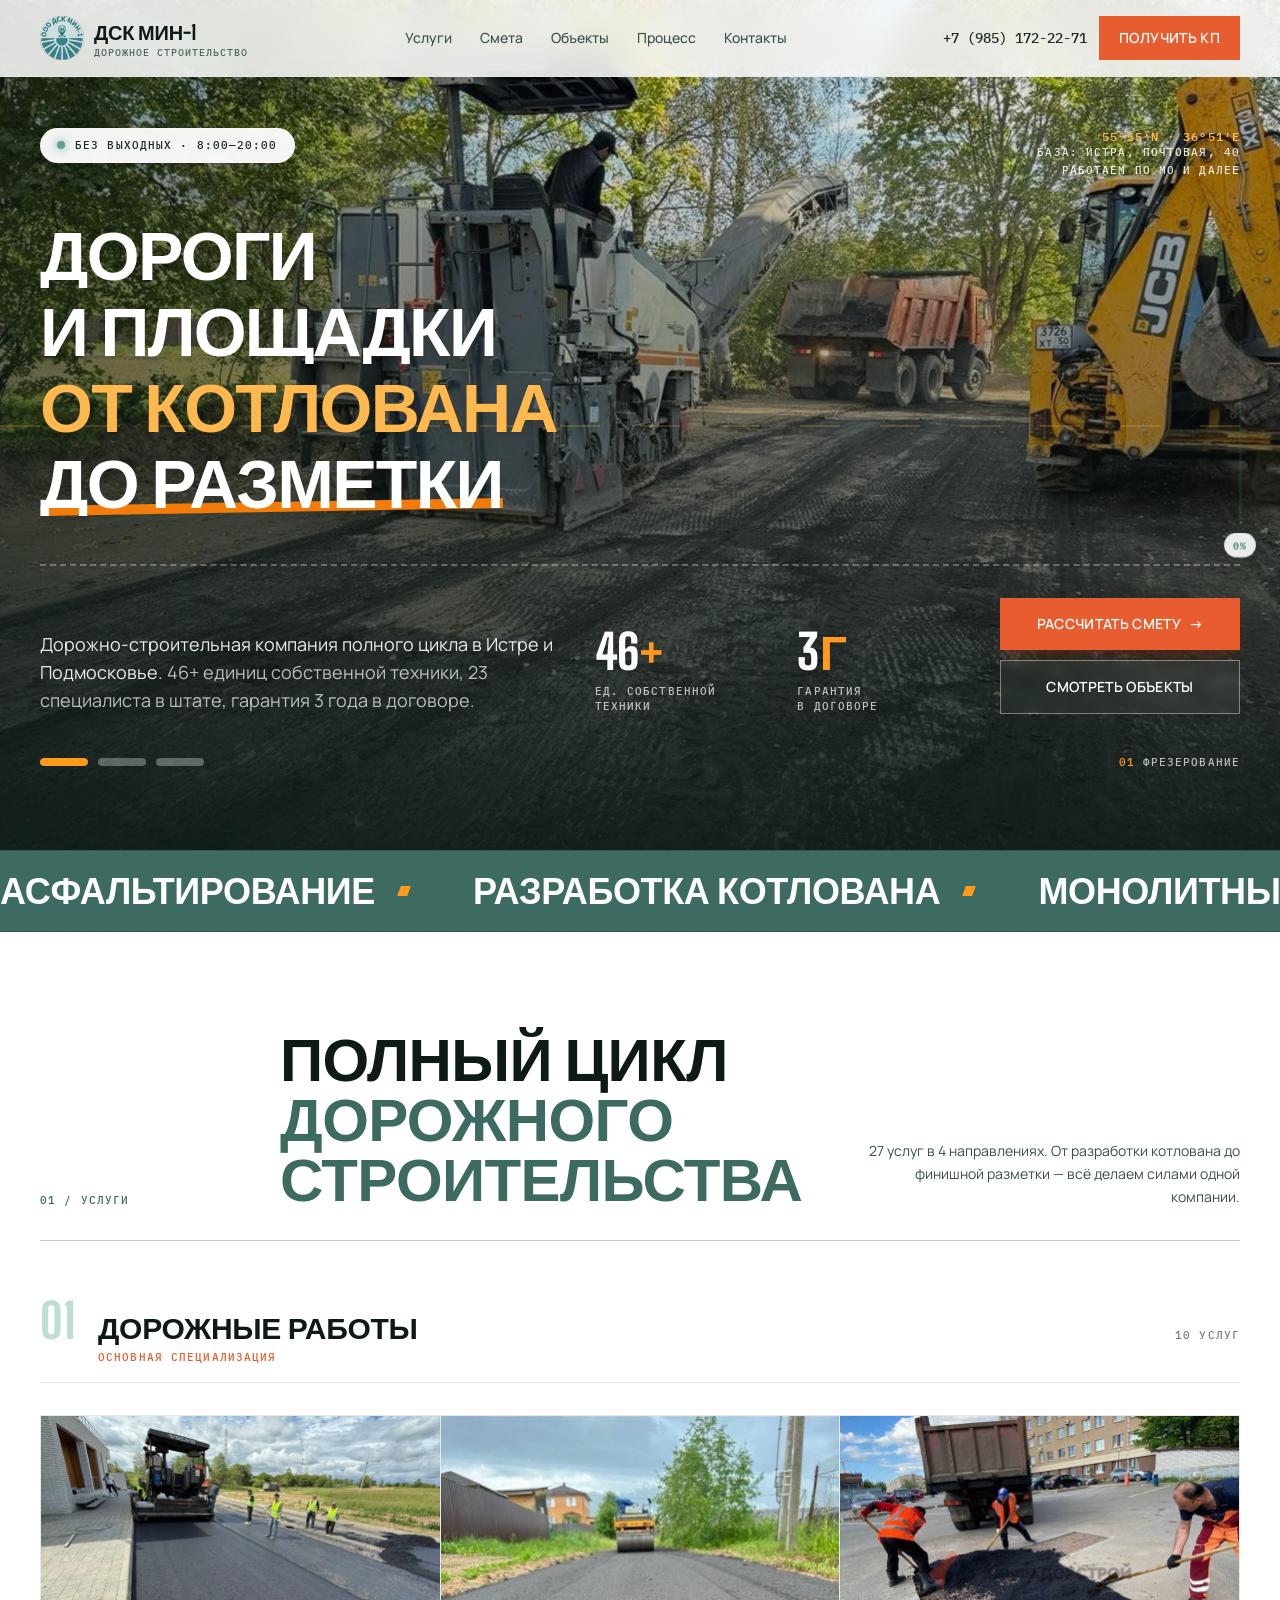
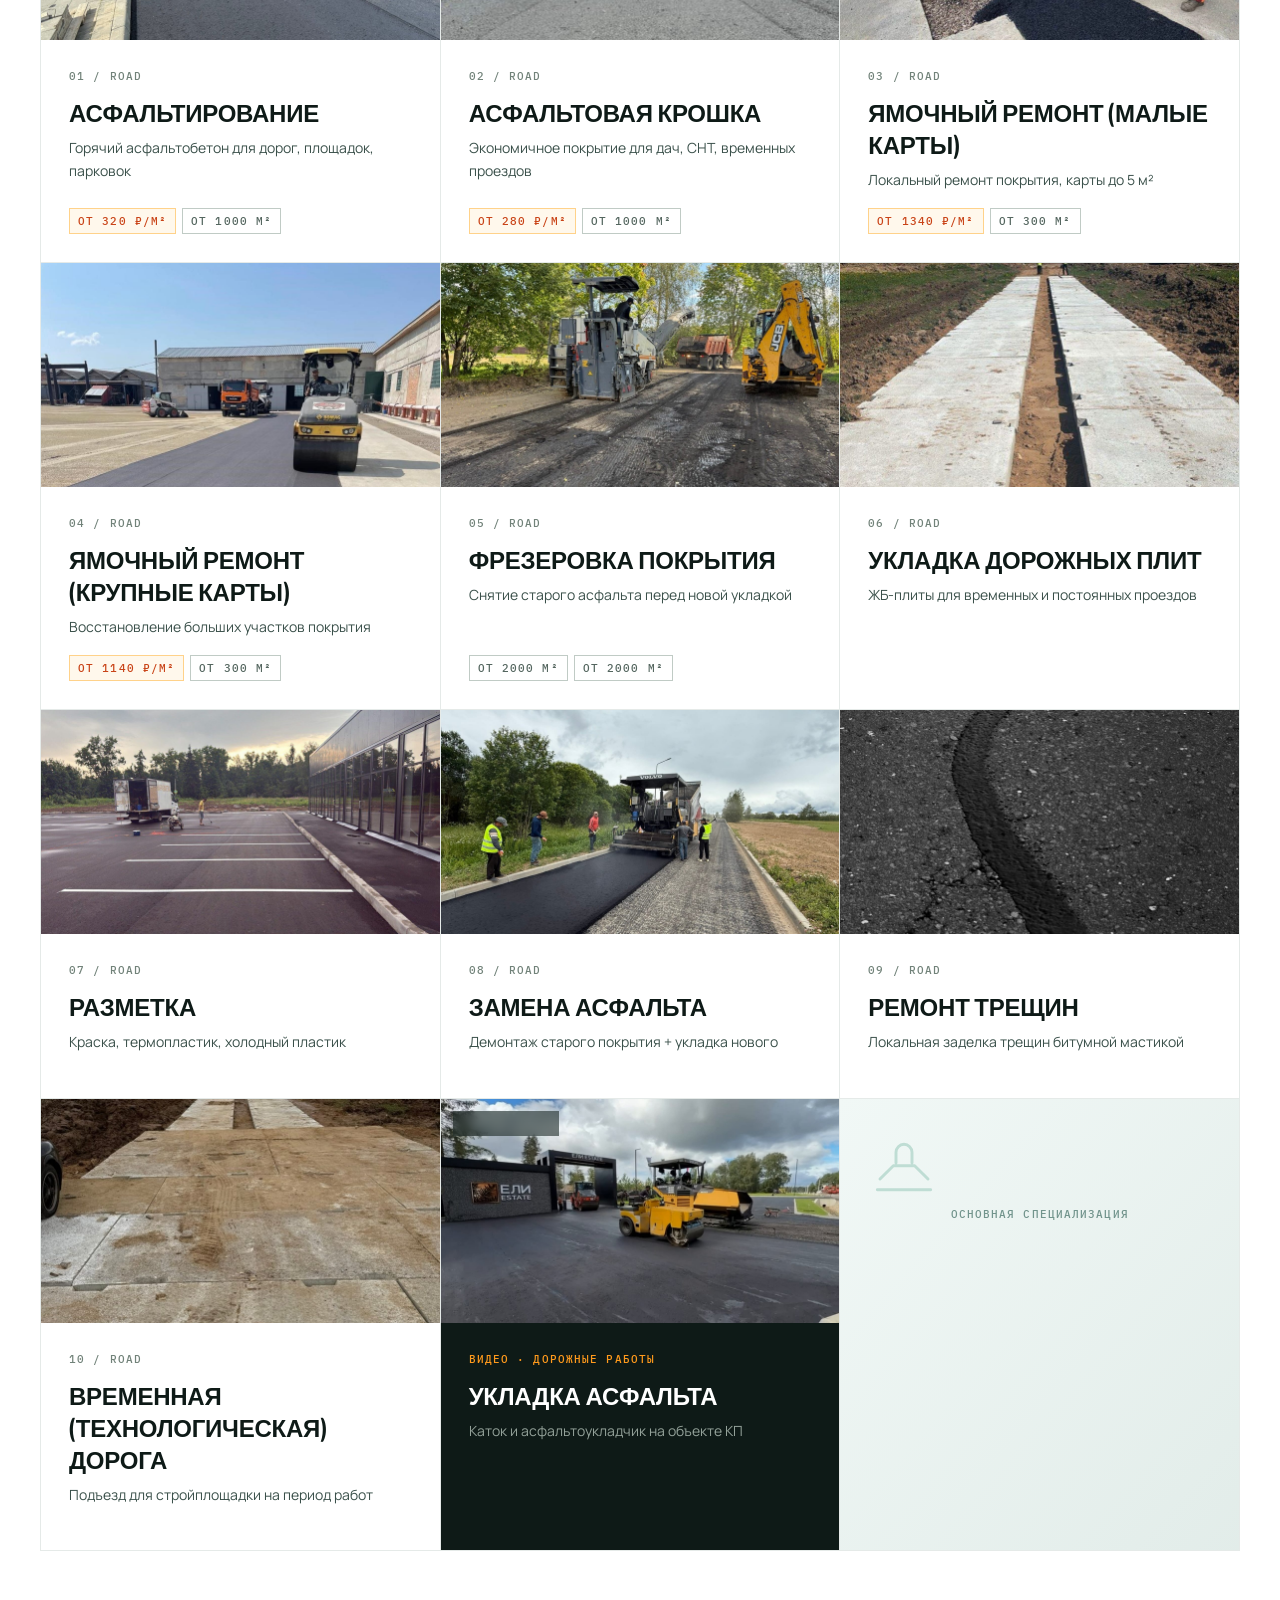
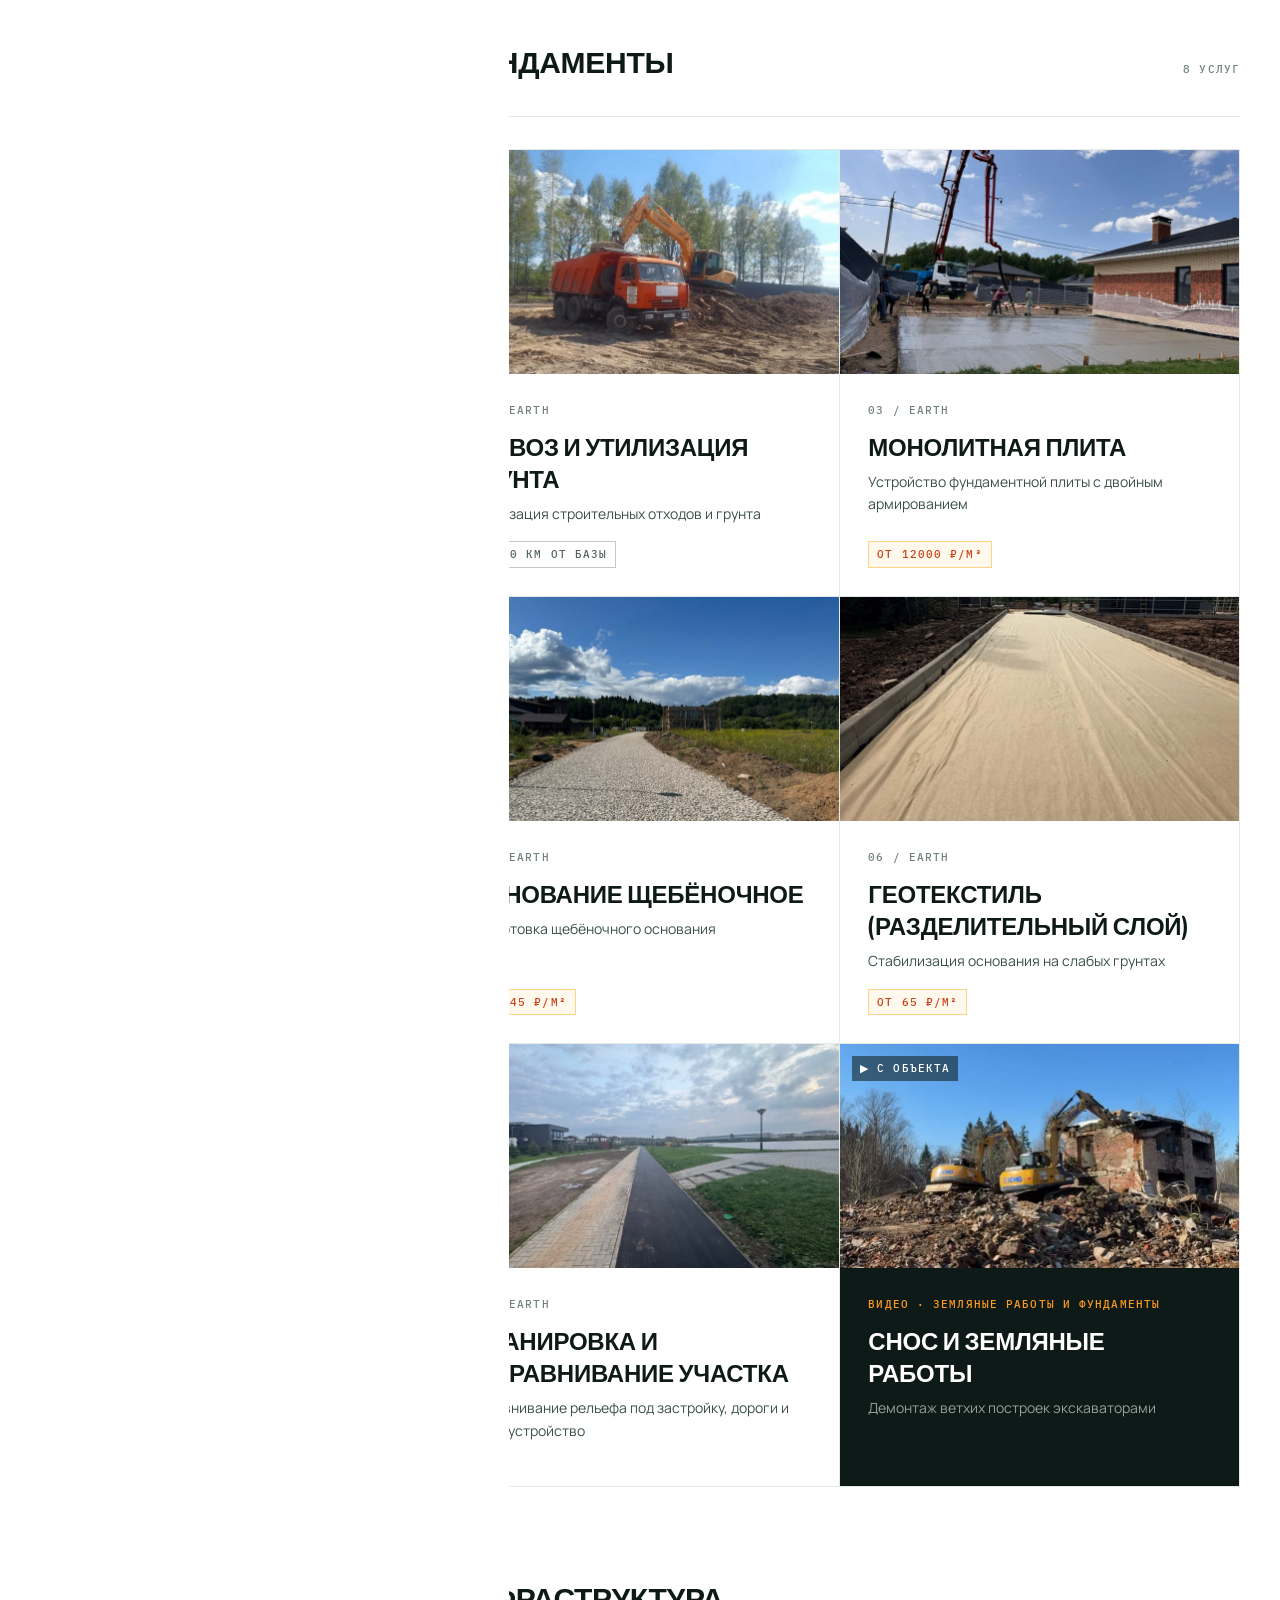
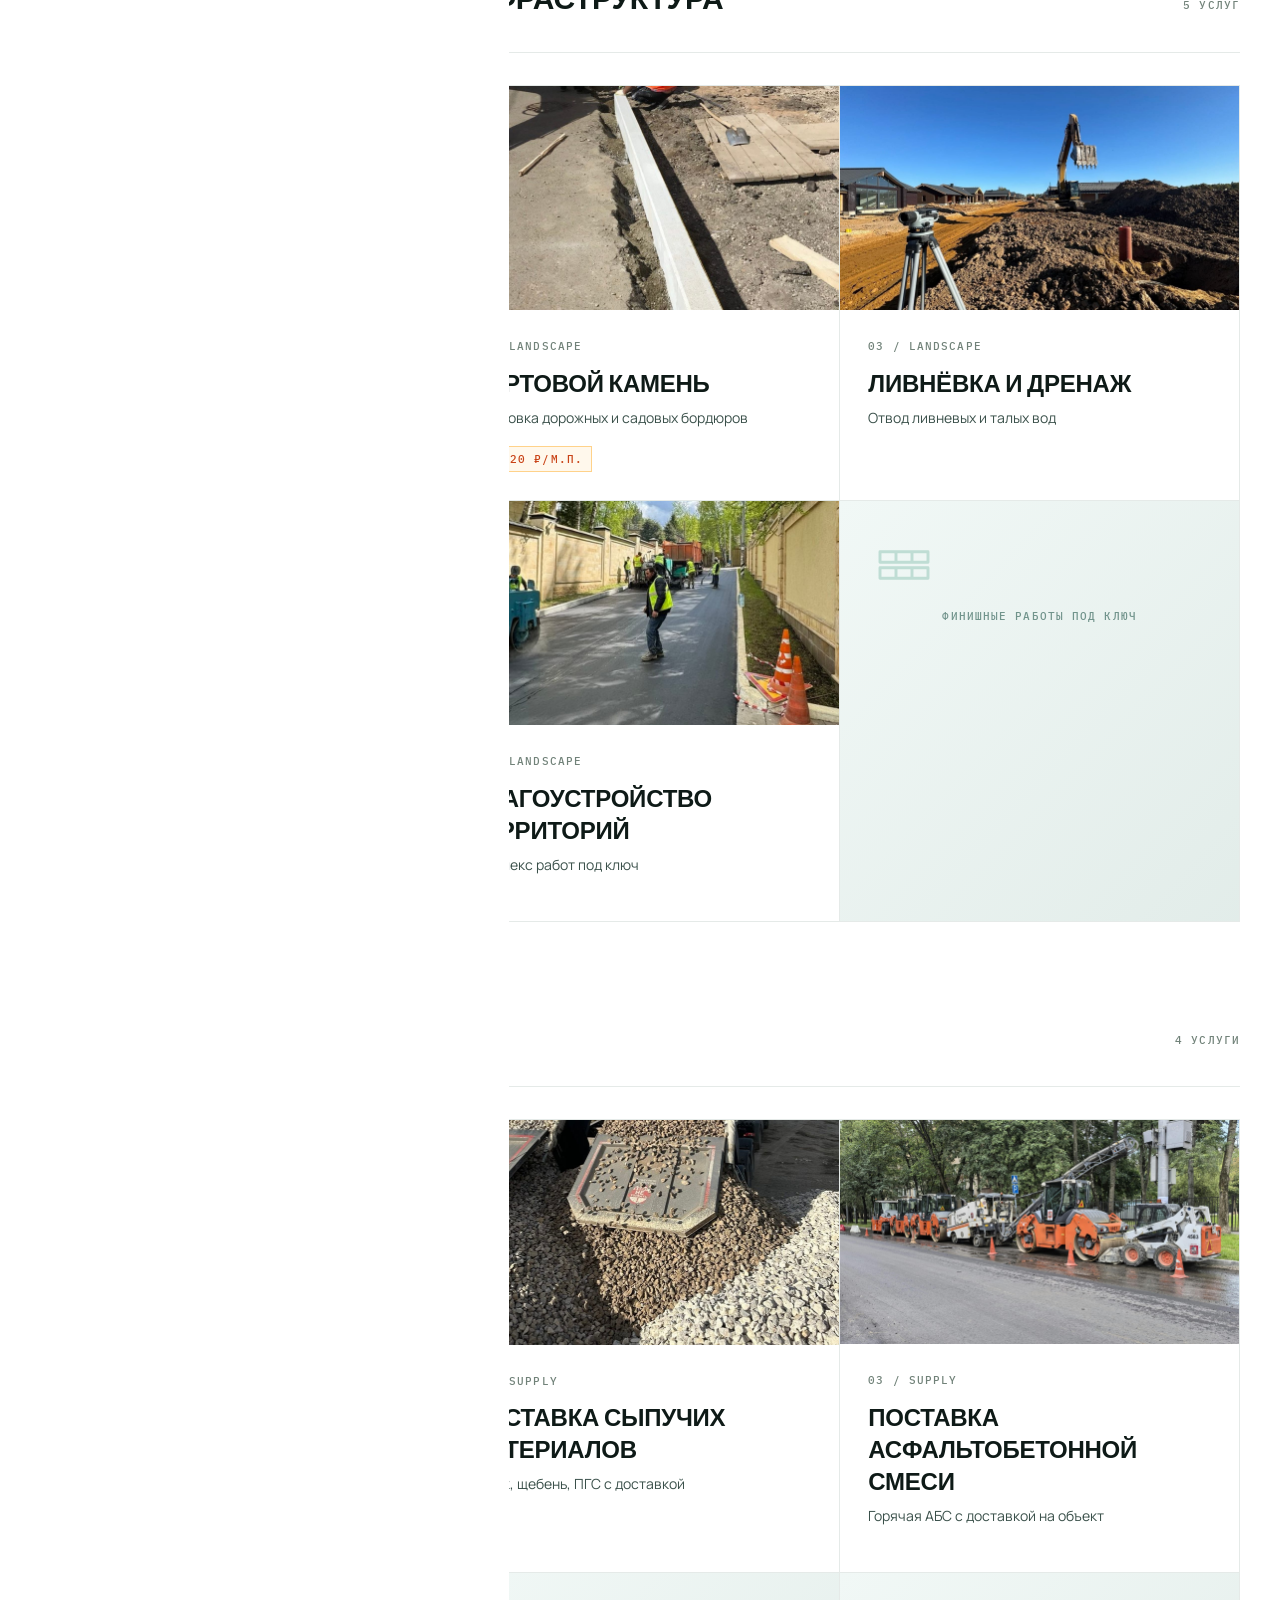
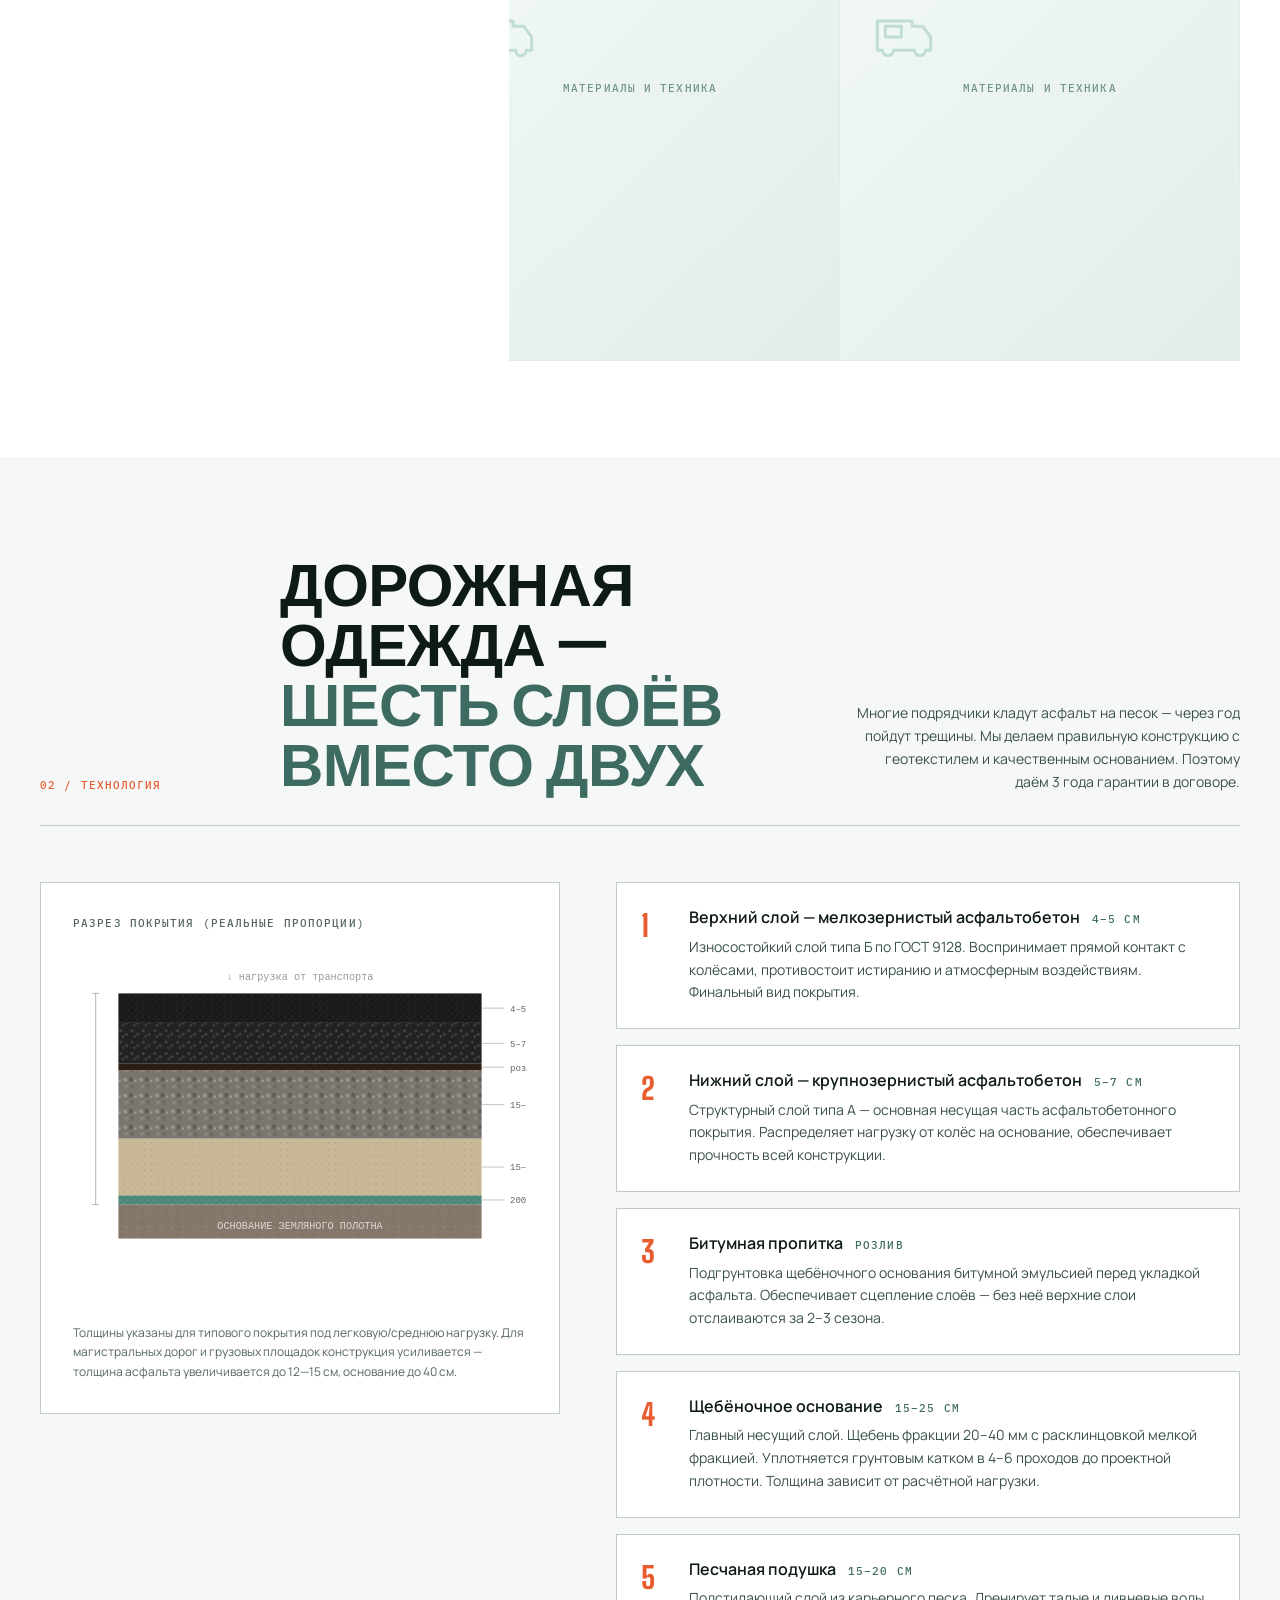
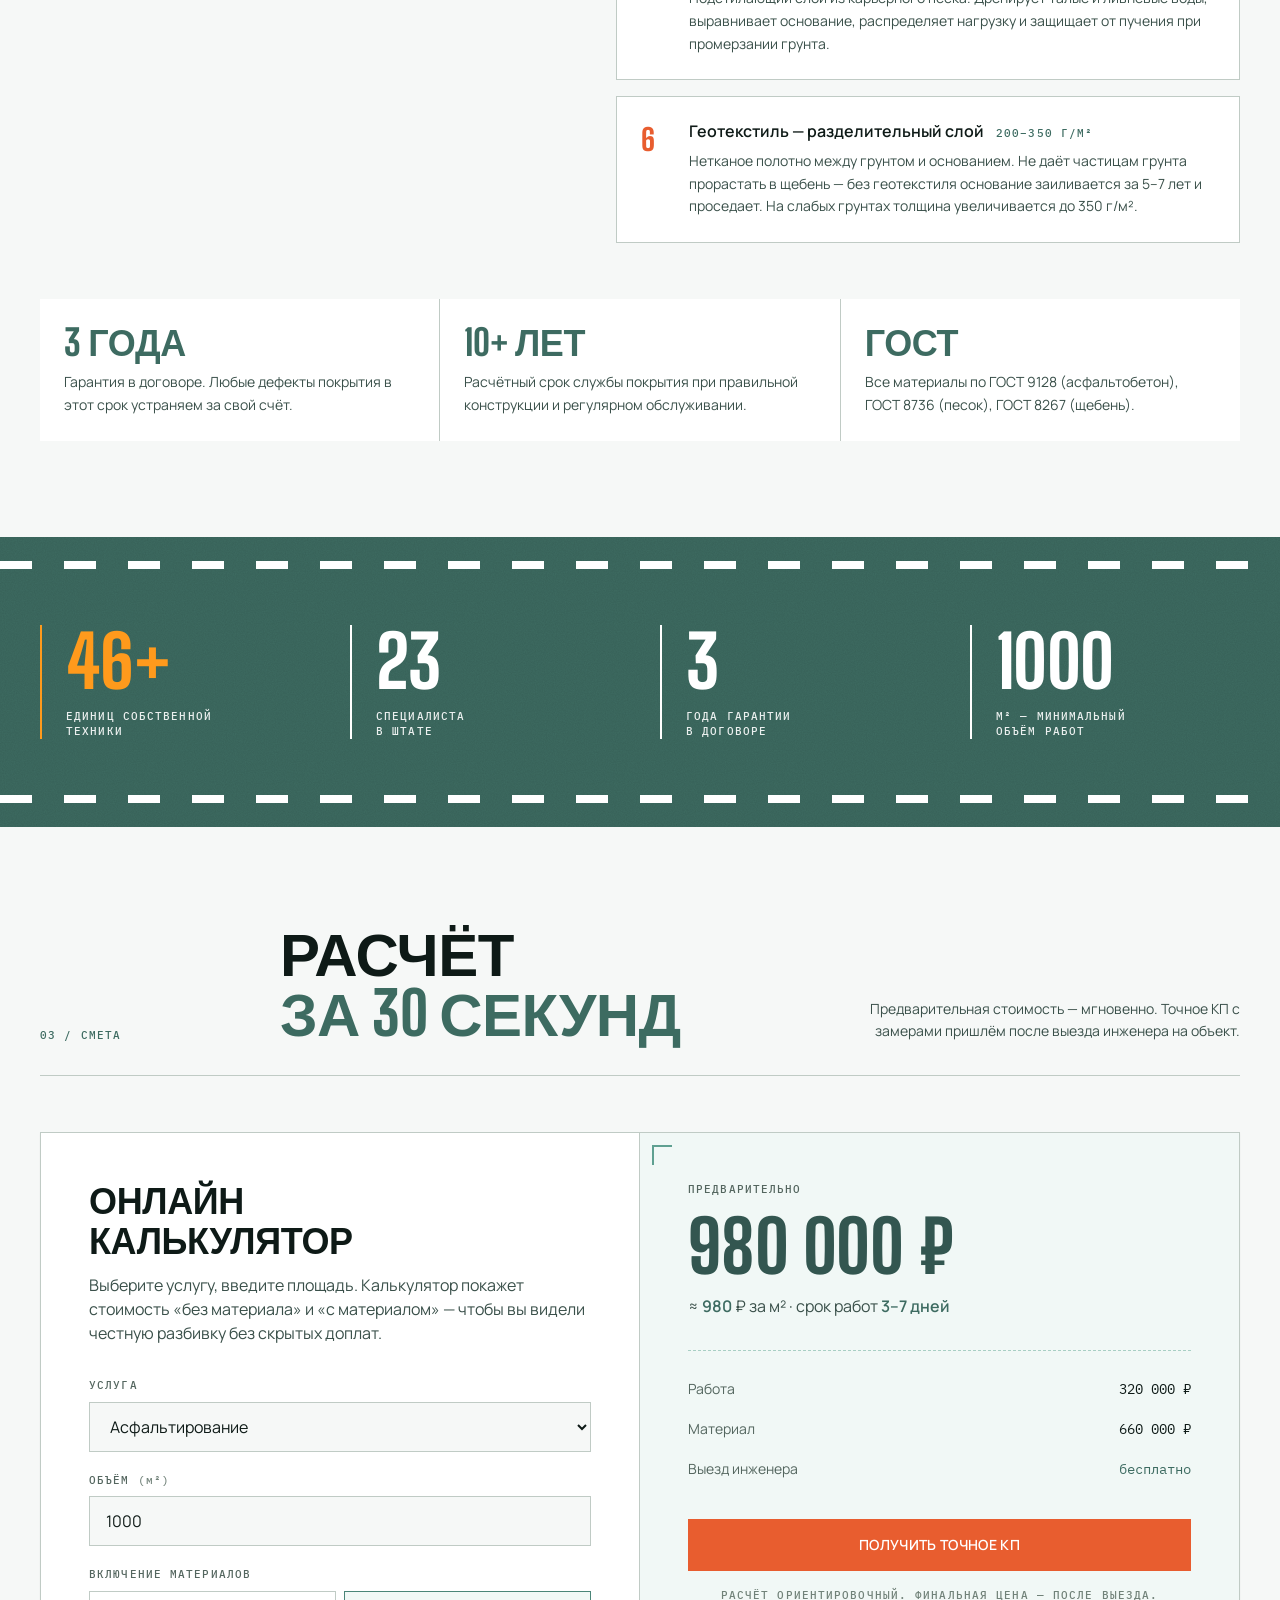
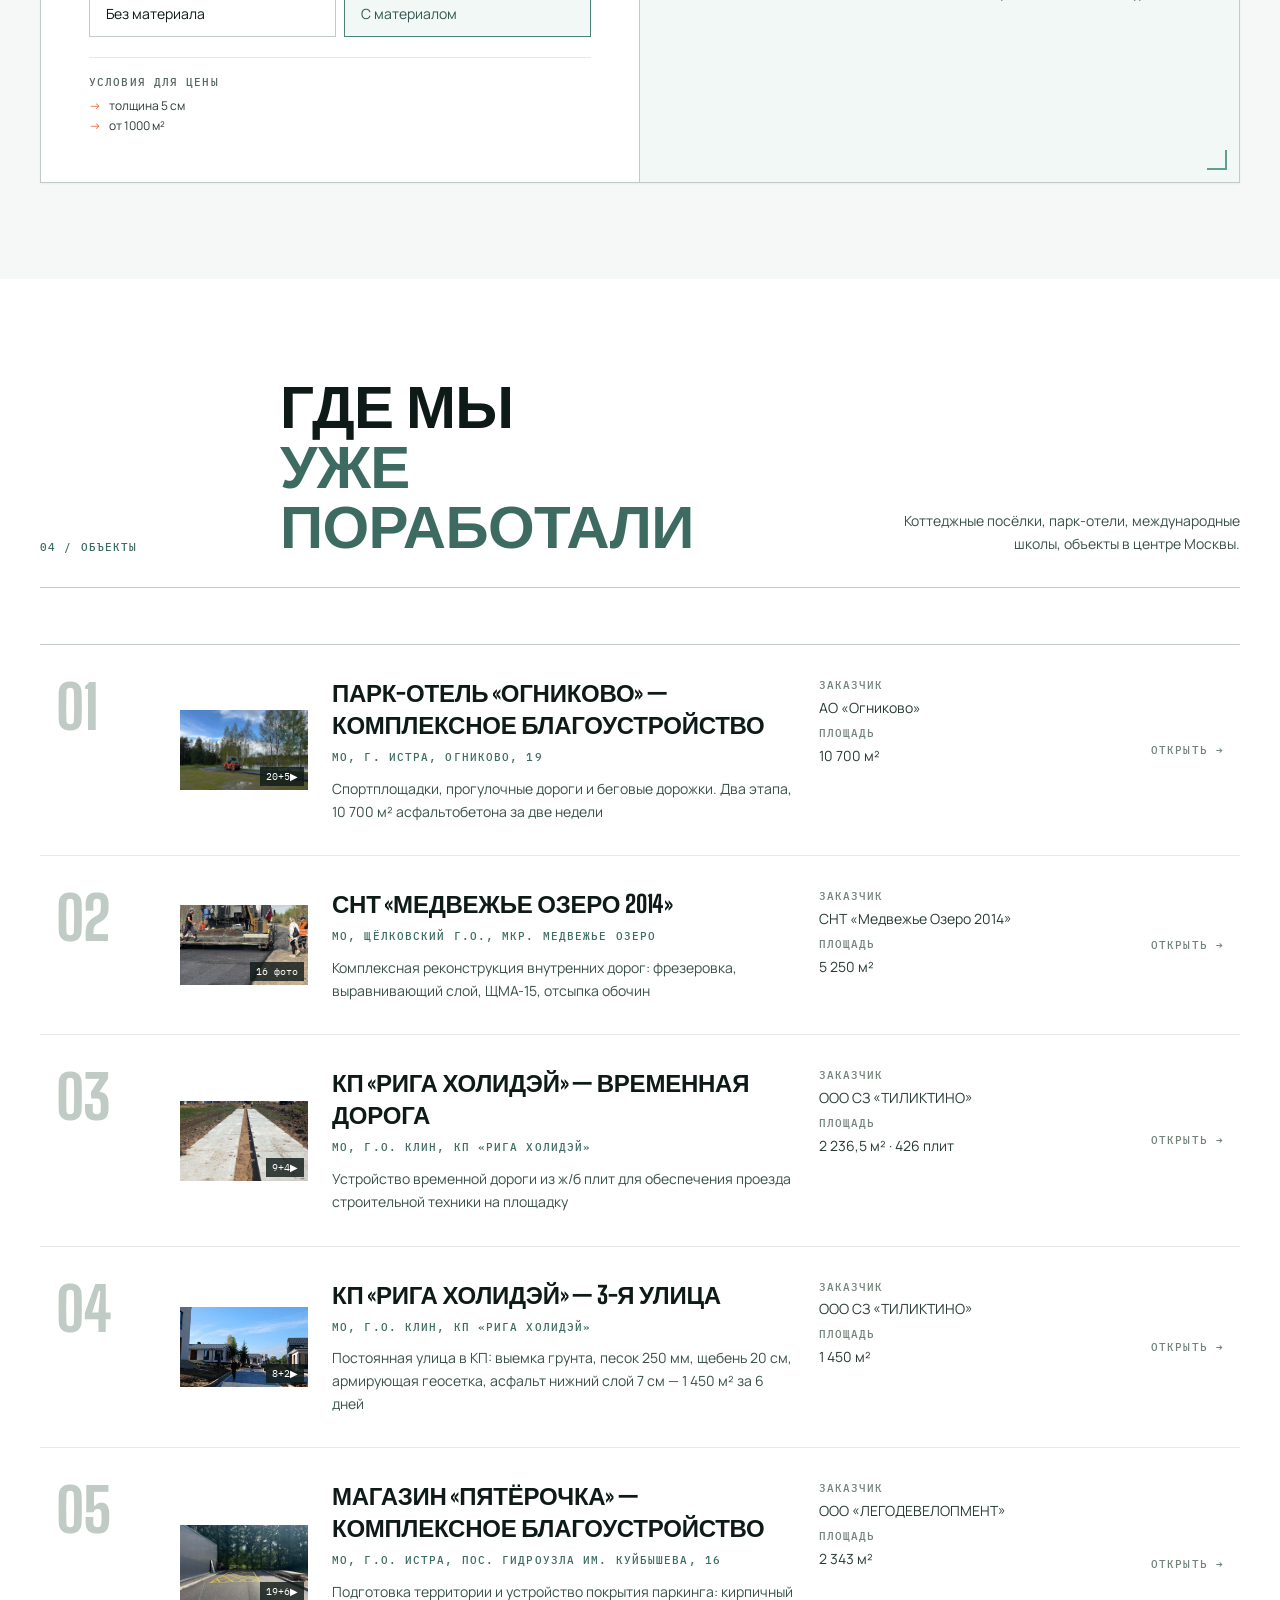
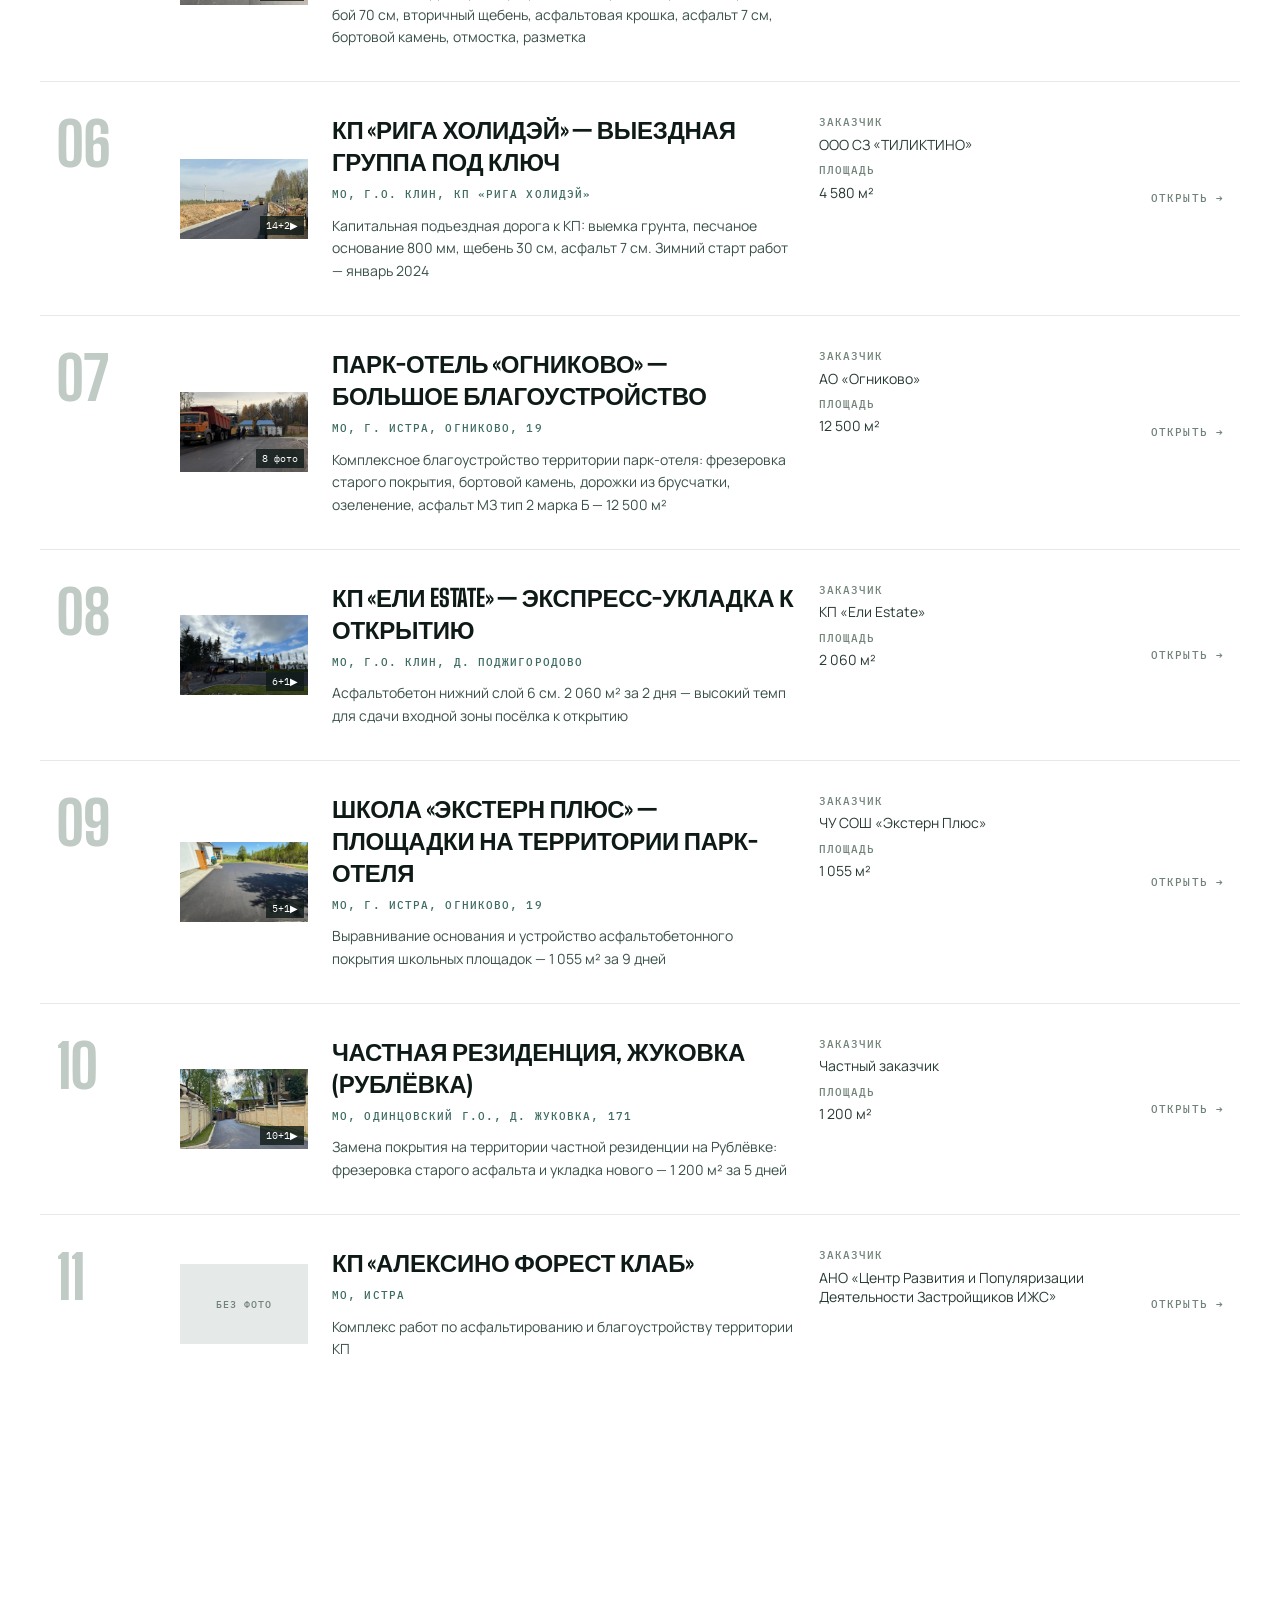
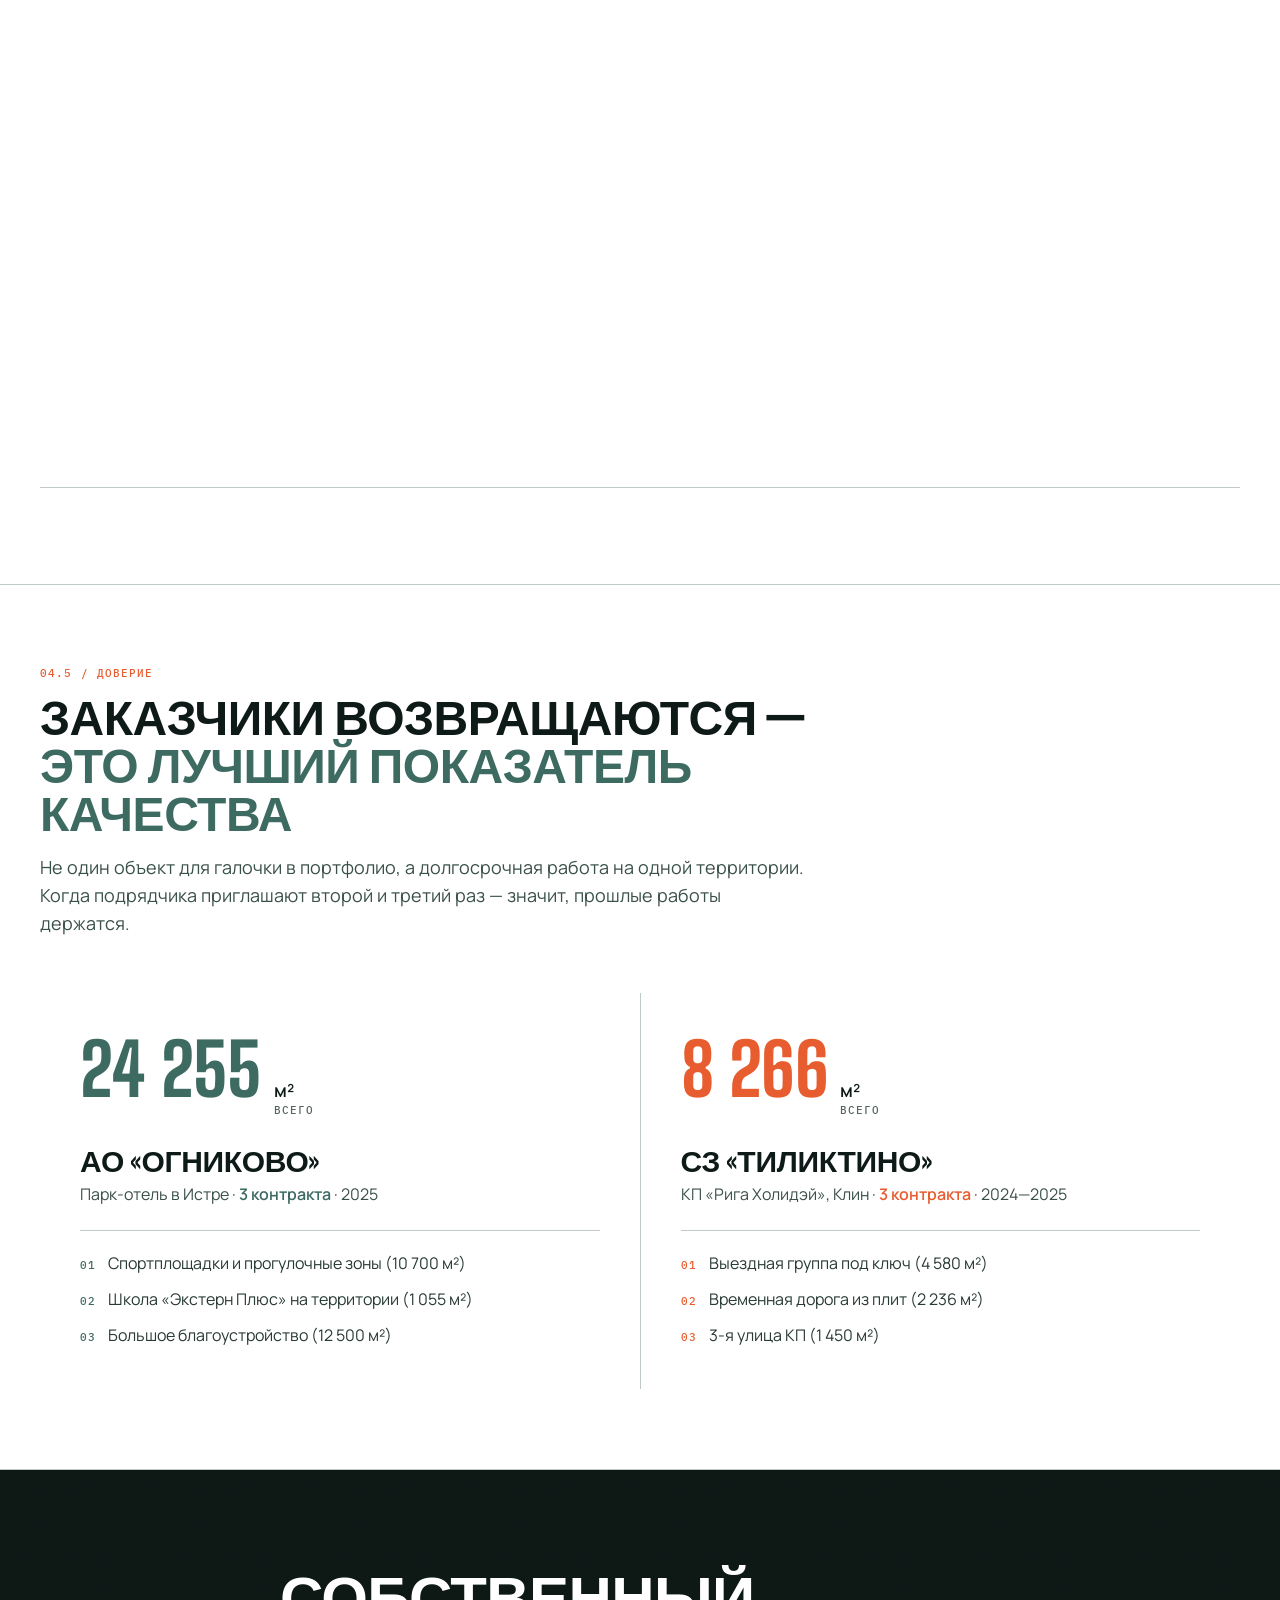
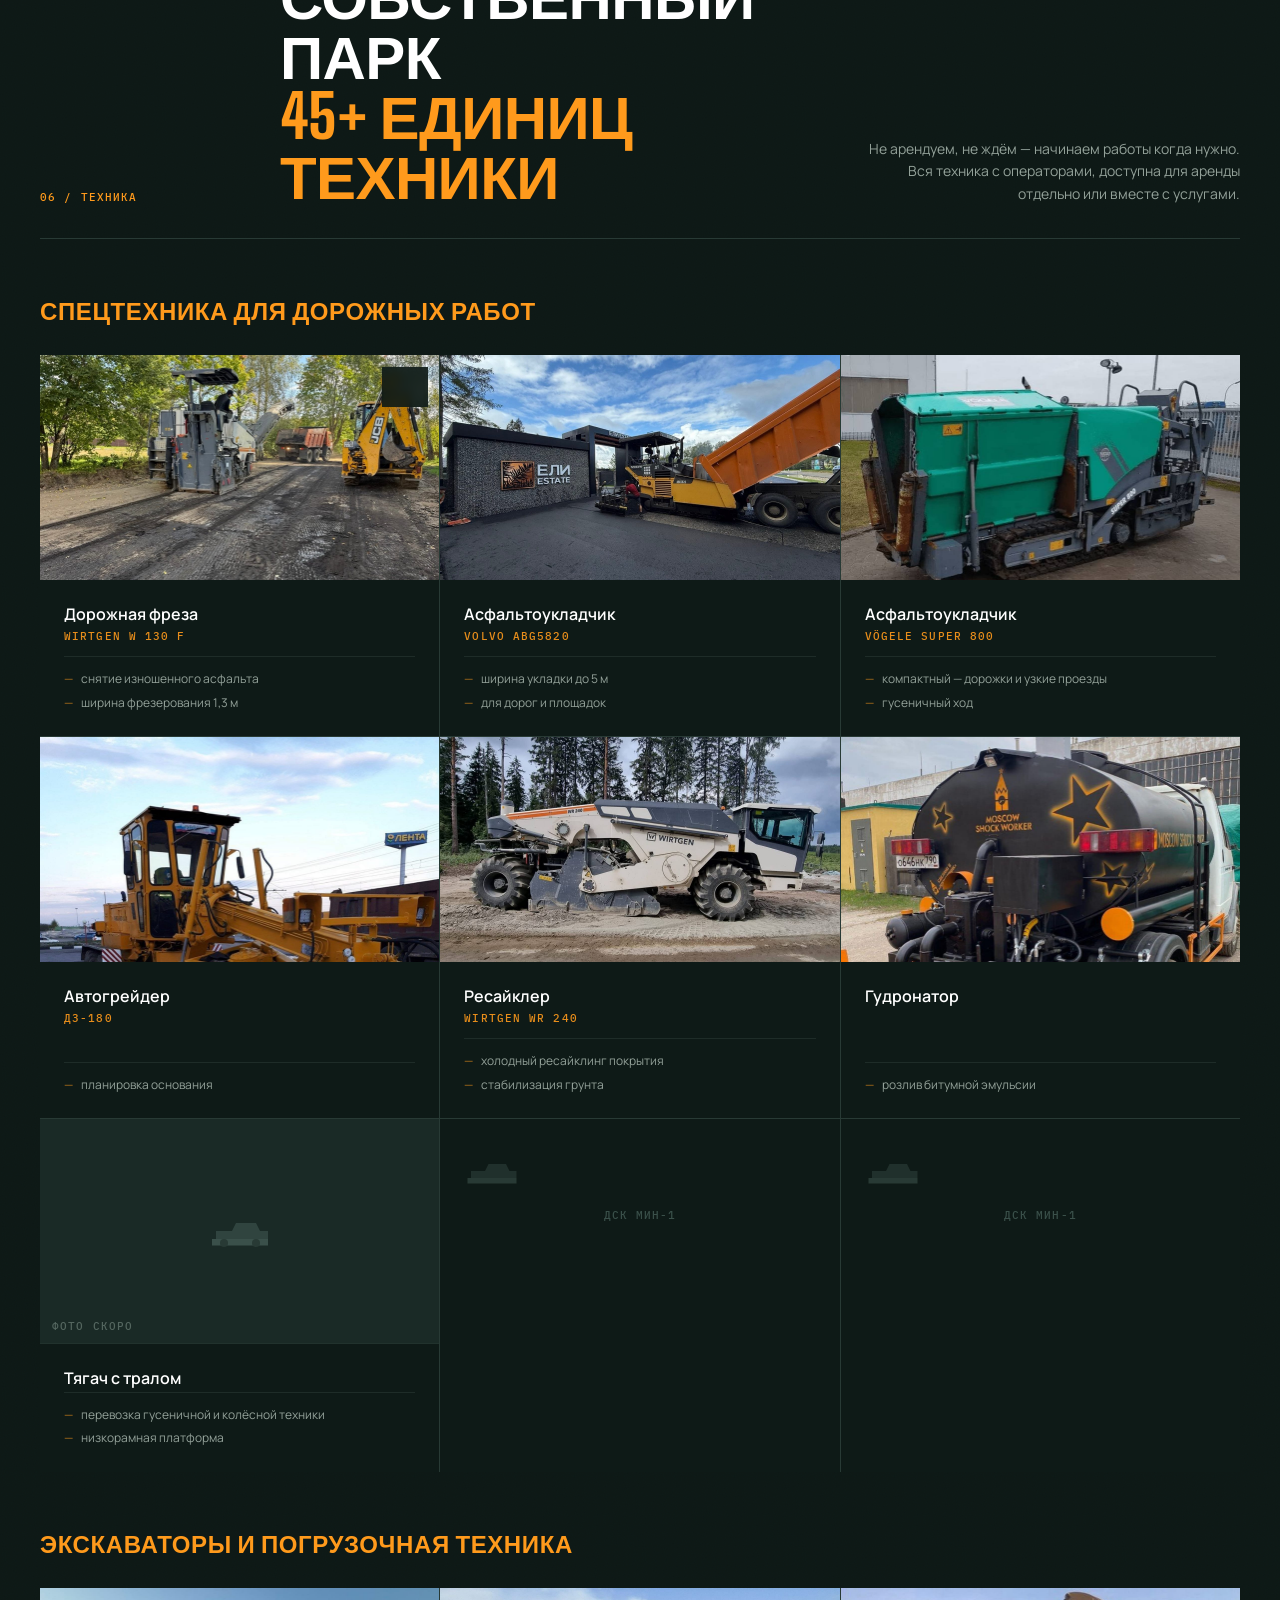
==== commit 509a8010: "v16" ====
--- a/index.html
+++ b/index.html
@@ -1,10 +1,12 @@
-<!DOCTYPE html><html lang="ru"> <head><meta charset="UTF-8"><meta name="viewport" content="width=device-width, initial-scale=1.0, viewport-fit=cover"><meta name="theme-color" content="#0F1A1D"><meta name="format-detection" content="telephone=no"><title>ДСК МИН-1 — Дорожно-строительные работы полного цикла</title><meta name="description" content="Асфальтирование, благоустройство, земляные работы, поставка материалов и аренда спецтехники по Подмосковью. Собственный парк 46 единиц, 23 специалиста в штате, гарантия 3 года в договоре."><link rel="canonical" href="https://dskmin1.ru/"><!-- Favicons / PWA icons --><link rel="icon" type="image/x-icon" href="/favicon.ico"><link rel="icon" type="image/png" sizes="16x16" href="/brand/favicon-16.png"><link rel="icon" type="image/png" sizes="32x32" href="/brand/favicon-32.png"><link rel="icon" type="image/png" sizes="192x192" href="/brand/favicon-192.png"><link rel="apple-touch-icon" sizes="180x180" href="/brand/apple-touch-icon.png"><!-- Open Graph --><meta property="og:type" content="website"><meta property="og:title" content="ДСК МИН-1 — Дорожно-строительные работы полного цикла"><meta property="og:description" content="Асфальтирование, благоустройство, земляные работы, поставка материалов и аренда спецтехники по Подмосковью. Собственный парк 46 единиц, 23 специалиста в штате, гарантия 3 года в договоре."><meta property="og:image" content="https://dskmin1.ru/brand/og-preview.png"><meta property="og:image:width" content="1200"><meta property="og:image:height" content="630"><meta property="og:locale" content="ru_RU"><!-- Twitter Card --><meta name="twitter:card" content="summary_large_image"><meta name="twitter:title" content="ДСК МИН-1 — Дорожно-строительные работы полного цикла"><meta name="twitter:description" content="Асфальтирование, благоустройство, земляные работы, поставка материалов и аренда спецтехники по Подмосковью. Собственный парк 46 единиц, 23 специалиста в штате, гарантия 3 года в договоре."><meta name="twitter:image" content="https://dskmin1.ru/brand/og-preview.png"><!-- Preconnect for fonts --><link rel="preconnect" href="https://fonts.googleapis.com"><link rel="preconnect" href="https://fonts.gstatic.com" crossorigin><link href="https://fonts.googleapis.com/css2?family=Big+Shoulders+Display:wght@600;700;800;900&family=IBM+Plex+Mono:wght@400;500&family=Manrope:wght@300;400;500;600;700;800&display=swap" rel="stylesheet"><!-- Schema.org LocalBusiness --><script type="application/ld+json">{"@context":"https://schema.org","@type":"GeneralContractor","name":"ООО «ДСК МИН-1»","alternateName":"ДСК МИН-1","description":"Асфальтирование, благоустройство, земляные работы, поставка материалов и аренда спецтехники по Подмосковью. Собственный парк 46 единиц, 23 специалиста в штате, гарантия 3 года в договоре.","telephone":"+7 (985) 172-22-71","email":"ooo.dskmin1@mail.ru","url":"https://dskmin1.ru/","address":{"@type":"PostalAddress","streetAddress":"ул. Почтовая, 40","addressLocality":"Истра","addressRegion":"Московская область","postalCode":"143500","addressCountry":"RU"},"geo":{"@type":"GeoCoordinates","latitude":55.9138,"longitude":36.8681},"openingHoursSpecification":{"@type":"OpeningHoursSpecification","dayOfWeek":["Monday","Tuesday","Wednesday","Thursday","Friday","Saturday","Sunday"],"opens":"08:00","closes":"20:00"},"areaServed":{"@type":"State","name":"Московская область"}}</script><link rel="stylesheet" href="/_astro/index.Cq24vGho.css">
+<!DOCTYPE html><html lang="ru"> <head><meta charset="UTF-8"><meta name="viewport" content="width=device-width, initial-scale=1.0, viewport-fit=cover"><meta name="theme-color" content="#0F1A1D"><meta name="format-detection" content="telephone=no"><meta name="robots" content="index, follow, max-image-preview:large, max-snippet:-1, max-video-preview:-1"><meta name="author" content="ООО «ДСК МИН-1»"><meta name="generator" content="Astro v5.18.1"><meta http-equiv="X-UA-Compatible" content="IE=edge"><!-- Geo tags для региональной выдачи --><meta name="geo.region" content="RU-MOS"><meta name="geo.placename" content="Истра, Московская область"><meta name="geo.position" content="55.9138;36.8681"><meta name="ICBM" content="55.9138, 36.8681"><title>ДСК МИН-1 — Дорожно-строительные работы полного цикла</title><meta name="description" content="Асфальтирование, благоустройство, земляные работы, поставка материалов и аренда спецтехники по Подмосковью. Собственный парк 46 единиц, 23 специалиста в штате, гарантия 3 года в договоре."><link rel="canonical" href="https://dskmin1.ru/"><!-- LCP preload: первый Hero-слайд. Responsive через imagesrcset.
+       На главной даёт прирост LCP ~300-600ms. --><link rel="preload" as="image" href="/images/hero/hero-01.jpg" imagesrcset="/images/hero/hero-01-mobile.jpg 768w, /images/hero/hero-01.jpg 1920w" imagesizes="100vw" fetchpriority="high"><!-- Favicons / PWA icons --><link rel="icon" type="image/x-icon" href="/favicon.ico"><link rel="icon" type="image/png" sizes="16x16" href="/brand/favicon-16.png"><link rel="icon" type="image/png" sizes="32x32" href="/brand/favicon-32.png"><link rel="icon" type="image/png" sizes="192x192" href="/brand/favicon-192.png"><link rel="apple-touch-icon" sizes="180x180" href="/brand/apple-touch-icon.png"><!-- Open Graph --><meta property="og:type" content="website"><meta property="og:title" content="ДСК МИН-1 — Дорожно-строительные работы полного цикла"><meta property="og:description" content="Асфальтирование, благоустройство, земляные работы, поставка материалов и аренда спецтехники по Подмосковью. Собственный парк 46 единиц, 23 специалиста в штате, гарантия 3 года в договоре."><meta property="og:image" content="https://dskmin1.ru/brand/og-preview.png"><meta property="og:image:width" content="1200"><meta property="og:image:height" content="630"><meta property="og:locale" content="ru_RU"><!-- Twitter Card --><meta name="twitter:card" content="summary_large_image"><meta name="twitter:title" content="ДСК МИН-1 — Дорожно-строительные работы полного цикла"><meta name="twitter:description" content="Асфальтирование, благоустройство, земляные работы, поставка материалов и аренда спецтехники по Подмосковью. Собственный парк 46 единиц, 23 специалиста в штате, гарантия 3 года в договоре."><meta name="twitter:image" content="https://dskmin1.ru/brand/og-preview.png"><!-- Preconnect for fonts --><link rel="preconnect" href="https://fonts.googleapis.com"><link rel="preconnect" href="https://fonts.gstatic.com" crossorigin><!-- display=swap уже в URL — даёт FOIT-free загрузку. media=print + onload — отложенная загрузка без блокировки. --><link rel="preload" as="style" href="https://fonts.googleapis.com/css2?family=Big+Shoulders+Display:wght@600;700;800;900&family=IBM+Plex+Mono:wght@400;500&family=Manrope:wght@300;400;500;600;700;800&display=swap"><link href="https://fonts.googleapis.com/css2?family=Big+Shoulders+Display:wght@600;700;800;900&family=IBM+Plex+Mono:wght@400;500&family=Manrope:wght@300;400;500;600;700;800&display=swap" rel="stylesheet"><!-- Schema.org LocalBusiness --><script type="application/ld+json">{"@context":"https://schema.org","@type":"GeneralContractor","@id":"https://dskmin1.ru/#organization","name":"ООО «ДСК МИН-1»","alternateName":"ДСК МИН-1","description":"Асфальтирование, благоустройство, земляные работы, поставка материалов и аренда спецтехники по Подмосковью. Собственный парк 46 единиц, 23 специалиста в штате, гарантия 3 года в договоре.","telephone":"+7 (985) 172-22-71","email":"ooo.dskmin1@mail.ru","url":"https://dskmin1.ru/","logo":"https://dskmin1.ru/brand/logo-circle-1024.png","image":"https://dskmin1.ru/brand/og-preview.png","foundingDate":"2024","address":{"@type":"PostalAddress","streetAddress":"ул. Почтовая, 40","addressLocality":"Истра","addressRegion":"Московская область","postalCode":"143500","addressCountry":"RU"},"geo":{"@type":"GeoCoordinates","latitude":55.9138,"longitude":36.8681},"openingHoursSpecification":{"@type":"OpeningHoursSpecification","dayOfWeek":["Monday","Tuesday","Wednesday","Thursday","Friday","Saturday","Sunday"],"opens":"08:00","closes":"20:00"},"areaServed":[{"@type":"State","name":"Московская область"},{"@type":"City","name":"Москва"}],"sameAs":["https://wa.me/79851722271","https://t.me/stroi_DSK1"],"contactPoint":{"@type":"ContactPoint","telephone":"+7 (985) 172-22-71","contactType":"sales","areaServed":"RU","availableLanguage":"Russian"},"identifier":[{"@type":"PropertyValue","propertyID":"ИНН","value":"5017138574"},{"@type":"PropertyValue","propertyID":"ОГРН","value":"1245000122080"}]}</script><!-- Schema.org Organization (для логотипа в выдаче) --><script type="application/ld+json">{"@context":"https://schema.org","@type":"Organization","name":"ООО «ДСК МИН-1»","url":"https://dskmin1.ru/","logo":"https://dskmin1.ru/brand/logo-circle-1024.png"}</script><!-- Schema.org WebSite (для sitelinks search box) --><script type="application/ld+json">{"@context":"https://schema.org","@type":"WebSite","name":"ДСК МИН-1","url":"https://dskmin1.ru/","inLanguage":"ru-RU"}</script><link rel="stylesheet" href="/_astro/index.B2sClk6R.css">
 <style>@keyframes marquee{to{transform:translate(-50%)}}.animate-marquee[data-astro-cid-bbe6dxrz]{animation:marquee 40s linear infinite}.hero-slide[data-astro-cid-bbe6dxrz]{opacity:0;transition:opacity 1s ease-in-out;pointer-events:none}.hero-slide[data-astro-cid-bbe6dxrz][data-active=true]{opacity:1;pointer-events:auto}.hero-slide[data-astro-cid-bbe6dxrz] img[data-astro-cid-bbe6dxrz]{transform:scale(1);transition:transform 7s linear;will-change:transform}.hero-slide[data-astro-cid-bbe6dxrz][data-active=true] img[data-astro-cid-bbe6dxrz]{transform:scale(1.06)}.hero-dot[data-astro-cid-bbe6dxrz][aria-selected=true]{background-color:#ffffff26}.hero-dot[data-astro-cid-bbe6dxrz][aria-selected=true] .hero-dot-fill[data-astro-cid-bbe6dxrz]{width:100%;transition-duration:var(--slide-duration, 6s)}@media(prefers-reduced-motion:reduce){.hero-slide[data-astro-cid-bbe6dxrz],.hero-slide[data-astro-cid-bbe6dxrz] img[data-astro-cid-bbe6dxrz]{transition:none}.hero-slide[data-astro-cid-bbe6dxrz] img[data-astro-cid-bbe6dxrz]{transform:none!important}.hero-dot-fill[data-astro-cid-bbe6dxrz]{display:none}}.faq-item[data-astro-cid-z6gx6xcw]>summary[data-astro-cid-z6gx6xcw]::-webkit-details-marker{display:none}.faq-item[data-astro-cid-z6gx6xcw]>summary[data-astro-cid-z6gx6xcw]{-webkit-tap-highlight-color:transparent}.faq-item[data-astro-cid-z6gx6xcw]>div[data-astro-cid-z6gx6xcw]{animation:faq-in .22s ease-out}@keyframes faq-in{0%{opacity:0;transform:translateY(-4px)}to{opacity:1;transform:translateY(0)}}
-</style></head> <body>  <header class="fixed top-0 left-0 right-0 z-50 border-b border-ink-100 bg-white/85 backdrop-blur-lg"> <div class="container-x flex items-center justify-between gap-4 py-3 md:py-4"> <!-- Logo --> <a href="/" class="flex items-center gap-2.5 shrink-0" aria-label="ДСК МИН-1"> <img src="/brand/logo-circle-64.png" srcset="/brand/logo-circle-64.png 1x, /brand/logo-circle-96.png 1.5x, /brand/favicon-192.png 2x" alt="ДСК МИН-1" width="44" height="44" class="w-10 h-10 md:w-11 md:h-11 shrink-0"> <div class="flex flex-col leading-none"> <span class="display text-lg md:text-xl text-ink-900">ДСК МИН-1</span> <span class="mono-tag text-ink-500 text-[10px] mt-0.5 hidden sm:block">Дорожное строительство</span> </div> </a> <!-- Desktop nav --> <nav class="hidden lg:flex items-center gap-7" aria-label="Основная навигация"> <a href="#services" class="text-sm text-ink-600 hover:text-mint-700 transition-colors font-medium"> Услуги </a><a href="#calc" class="text-sm text-ink-600 hover:text-mint-700 transition-colors font-medium"> Смета </a><a href="#cases" class="text-sm text-ink-600 hover:text-mint-700 transition-colors font-medium"> Объекты </a><a href="#process" class="text-sm text-ink-600 hover:text-mint-700 transition-colors font-medium"> Процесс </a><a href="#contact" class="text-sm text-ink-600 hover:text-mint-700 transition-colors font-medium"> Контакты </a> </nav> <!-- CTA block --> <div class="flex items-center gap-2 md:gap-3"> <a href="tel:+79851722271" class="hidden md:block font-mono text-sm font-medium text-ink-800 hover:text-mint-700 transition-colors whitespace-nowrap"> +7 (985) 172-22-71 </a> <a href="#contact" data-headlight class="hidden sm:inline-flex items-center gap-2 bg-amber-600 text-white font-semibold text-xs md:text-sm uppercase tracking-wide px-4 md:px-5 py-2.5 md:py-3 hover:bg-amber-700 transition-colors">
+</style></head> <body>  <a href="#main-content" class="skip-link">Перейти к содержимому</a> <header class="fixed top-0 left-0 right-0 z-50 border-b border-ink-100 bg-white/85 backdrop-blur-lg"> <div class="container-x flex items-center justify-between gap-4 py-3 md:py-4"> <!-- Logo --> <a href="/" class="flex items-center gap-2.5 shrink-0" aria-label="ДСК МИН-1"> <img src="/brand/logo-circle-64.png" srcset="/brand/logo-circle-64.png 1x, /brand/logo-circle-96.png 1.5x, /brand/favicon-192.png 2x" alt="ДСК МИН-1" width="44" height="44" class="w-10 h-10 md:w-11 md:h-11 shrink-0"> <div class="flex flex-col leading-none"> <span class="display text-lg md:text-xl text-ink-900">ДСК МИН-1</span> <span class="mono-tag text-ink-500 text-[10px] mt-0.5 hidden sm:block">Дорожное строительство</span> </div> </a> <!-- Desktop nav --> <nav class="hidden lg:flex items-center gap-7" aria-label="Основная навигация"> <a href="#services" class="text-sm text-ink-600 hover:text-mint-700 transition-colors font-medium"> Услуги </a><a href="#calc" class="text-sm text-ink-600 hover:text-mint-700 transition-colors font-medium"> Смета </a><a href="#cases" class="text-sm text-ink-600 hover:text-mint-700 transition-colors font-medium"> Объекты </a><a href="#process" class="text-sm text-ink-600 hover:text-mint-700 transition-colors font-medium"> Процесс </a><a href="#contact" class="text-sm text-ink-600 hover:text-mint-700 transition-colors font-medium"> Контакты </a> </nav> <!-- CTA block --> <div class="flex items-center gap-2 md:gap-3"> <a href="tel:+79851722271" class="hidden md:block font-mono text-sm font-medium text-ink-800 hover:text-mint-700 transition-colors whitespace-nowrap"> +7 (985) 172-22-71 </a> <a href="#contact" data-headlight class="hidden sm:inline-flex items-center gap-2 bg-amber-600 text-white font-semibold text-xs md:text-sm uppercase tracking-wide px-4 md:px-5 py-2.5 md:py-3 hover:bg-amber-700 transition-colors">
 Получить КП
 </a> <button id="navToggle" class="lg:hidden flex flex-col justify-center items-center gap-1.5 w-11 h-11 border border-ink-200 hover:border-ink-400 transition-colors" aria-label="Открыть меню"> <span class="block w-5 h-0.5 bg-ink-900 transition-all origin-center"></span> <span class="block w-5 h-0.5 bg-ink-900 transition-all origin-center"></span> <span class="block w-5 h-0.5 bg-ink-900 transition-all origin-center"></span> </button> </div> </div> </header> <!-- Mobile menu overlay --> <div id="mobileMenu" class="fixed inset-0 z-40 bg-white translate-x-full transition-transform duration-300 ease-out lg:hidden overflow-y-auto"> <div class="pt-20 pb-10 px-6 flex flex-col h-full"> <nav class="flex flex-col gap-1" aria-label="Мобильная навигация"> <a href="#services" data-mobile-link class="display text-3xl text-ink-900 py-4 border-b border-ink-100 hover:text-mint-700 transition-colors"> Услуги </a><a href="#calc" data-mobile-link class="display text-3xl text-ink-900 py-4 border-b border-ink-100 hover:text-mint-700 transition-colors"> Смета </a><a href="#cases" data-mobile-link class="display text-3xl text-ink-900 py-4 border-b border-ink-100 hover:text-mint-700 transition-colors"> Объекты </a><a href="#process" data-mobile-link class="display text-3xl text-ink-900 py-4 border-b border-ink-100 hover:text-mint-700 transition-colors"> Процесс </a><a href="#contact" data-mobile-link class="display text-3xl text-ink-900 py-4 border-b border-ink-100 hover:text-mint-700 transition-colors"> Контакты </a> </nav> <div class="mt-auto pt-10 space-y-3"> <a href="tel:+79851722271" class="block text-amber-600 font-semibold text-lg"> +7 (985) 172-22-71 </a> <a href="mailto:ooo.dskmin1@mail.ru" class="block text-ink-700 text-sm">
 ooo.dskmin1@mail.ru
-</a> <div class="mono-tag text-ink-500 pt-3"> Без выходных · 8:00—20:00 </div> </div> </div> </div> <script type="module">const l=document.getElementById("navToggle"),e=document.getElementById("mobileMenu"),r=document.body;if(l&&e){const[n,a,o]=l.querySelectorAll("span"),t=()=>{e.classList.add("translate-x-full"),r.classList.remove("overflow-hidden"),n.style.transform="",a.style.opacity="",o.style.transform=""},c=()=>{e.classList.remove("translate-x-full"),r.classList.add("overflow-hidden"),n.style.transform="translateY(8px) rotate(45deg)",a.style.opacity="0",o.style.transform="translateY(-8px) rotate(-45deg)"};l.addEventListener("click",()=>{e.classList.contains("translate-x-full")?c():t()}),e.querySelectorAll("[data-mobile-link]").forEach(s=>{s.addEventListener("click",t)}),document.addEventListener("keydown",s=>{s.key==="Escape"&&t()})}</script> <main> <section class="relative overflow-hidden bg-ink-900 text-white" data-hero-slider data-astro-cid-bbe6dxrz> <!-- ============ SLIDER BACKGROUND ============ --> <div class="hero-slider absolute inset-0" aria-hidden="true" data-astro-cid-bbe6dxrz> <picture class="hero-slide absolute inset-0" data-slide-index="0" data-active="true" data-astro-cid-bbe6dxrz> <source media="(max-width: 768px)" srcset="/images/hero/hero-01-mobile.jpg" data-astro-cid-bbe6dxrz> <img src="/images/hero/hero-01.jpg" alt="Дорожный фрезер WIRTGEN W 130 F снимает старый асфальт" loading="eager" fetchpriority="high" decoding="async" class="w-full h-full object-cover" data-astro-cid-bbe6dxrz> </picture><picture class="hero-slide absolute inset-0" data-slide-index="1" data-active="false" data-astro-cid-bbe6dxrz> <source media="(max-width: 768px)" srcset="/images/hero/hero-02-mobile.jpg" data-astro-cid-bbe6dxrz> <img src="/images/hero/hero-02.jpg" alt="Асфальтоукладчик VOLVO ABG5820 укладывает асфальт на объекте ЕЛИ ESTATE" loading="lazy" fetchpriority="low" decoding="async" class="w-full h-full object-cover" data-astro-cid-bbe6dxrz> </picture><picture class="hero-slide absolute inset-0" data-slide-index="2" data-active="false" data-astro-cid-bbe6dxrz> <source media="(max-width: 768px)" srcset="/images/hero/hero-03-mobile.jpg" data-astro-cid-bbe6dxrz> <img src="/images/hero/hero-03.jpg" alt="Готовая площадка с асфальтовым покрытием — ЕЛИ ESTATE" loading="lazy" fetchpriority="low" decoding="async" class="w-full h-full object-cover" data-astro-cid-bbe6dxrz> </picture> <!-- Dark gradient overlays for text legibility --> <div class="absolute inset-0 bg-gradient-to-t from-ink-900 via-ink-900/55 to-ink-900/20" data-astro-cid-bbe6dxrz></div> <div class="absolute inset-0 bg-gradient-to-r from-ink-900/60 via-transparent to-transparent" data-astro-cid-bbe6dxrz></div> </div> <!-- Decorative dashed road line over slider --> <div class="absolute left-0 right-0 top-1/2 h-0.5 opacity-20 pointer-events-none z-10" style="background-image: repeating-linear-gradient(90deg, #FFB84D 0, #FFB84D 40px, transparent 40px, transparent 80px);" aria-hidden="true" data-astro-cid-bbe6dxrz></div> <!-- ============ FOREGROUND CONTENT ============ --> <div class="container-x relative z-10 pt-24 md:pt-32 pb-16 md:pb-20 min-h-[640px] md:min-h-[760px] flex flex-col" data-astro-cid-bbe6dxrz> <!-- Top meta row --> <div class="flex flex-col md:flex-row md:items-start md:justify-between gap-3 md:gap-4" data-astro-cid-bbe6dxrz> <div class="inline-flex items-center gap-2.5 bg-white/95 backdrop-blur-sm border border-white/20 rounded-full py-2 px-4 self-start shadow-lg" data-astro-cid-bbe6dxrz> <span class="w-2 h-2 rounded-full bg-mint-500 shadow-[0_0_10px_#5FA091] animate-pulse" data-astro-cid-bbe6dxrz></span> <span class="mono-tag text-ink-800" data-astro-cid-bbe6dxrz>Без выходных · 8:00—20:00</span> </div> <div class="mono-tag text-white/85 md:text-right leading-relaxed drop-shadow-sm" data-astro-cid-bbe6dxrz> <span class="block text-amber-300 font-semibold text-xs" data-astro-cid-bbe6dxrz>55°55′N · 36°51′E</span>
+</a> <div class="mono-tag text-ink-500 pt-3"> Без выходных · 8:00—20:00 </div> </div> </div> </div> <script type="module">const l=document.getElementById("navToggle"),e=document.getElementById("mobileMenu"),r=document.body;if(l&&e){const[n,a,o]=l.querySelectorAll("span"),t=()=>{e.classList.add("translate-x-full"),r.classList.remove("overflow-hidden"),n.style.transform="",a.style.opacity="",o.style.transform=""},c=()=>{e.classList.remove("translate-x-full"),r.classList.add("overflow-hidden"),n.style.transform="translateY(8px) rotate(45deg)",a.style.opacity="0",o.style.transform="translateY(-8px) rotate(-45deg)"};l.addEventListener("click",()=>{e.classList.contains("translate-x-full")?c():t()}),e.querySelectorAll("[data-mobile-link]").forEach(s=>{s.addEventListener("click",t)}),document.addEventListener("keydown",s=>{s.key==="Escape"&&t()})}</script> <main id="main-content"> <section class="relative overflow-hidden bg-ink-900 text-white" data-hero-slider data-astro-cid-bbe6dxrz> <!-- ============ SLIDER BACKGROUND ============ --> <div class="hero-slider absolute inset-0" aria-hidden="true" data-astro-cid-bbe6dxrz> <picture class="hero-slide absolute inset-0" data-slide-index="0" data-active="true" data-astro-cid-bbe6dxrz> <source media="(max-width: 768px)" srcset="/images/hero/hero-01-mobile.jpg" data-astro-cid-bbe6dxrz> <img src="/images/hero/hero-01.jpg" alt="Дорожный фрезер WIRTGEN W 130 F снимает старый асфальт" loading="eager" fetchpriority="high" decoding="async" class="w-full h-full object-cover" data-astro-cid-bbe6dxrz> </picture><picture class="hero-slide absolute inset-0" data-slide-index="1" data-active="false" data-astro-cid-bbe6dxrz> <source media="(max-width: 768px)" srcset="/images/hero/hero-02-mobile.jpg" data-astro-cid-bbe6dxrz> <img src="/images/hero/hero-02.jpg" alt="Асфальтоукладчик VOLVO ABG5820 укладывает асфальт на объекте ЕЛИ ESTATE" loading="lazy" fetchpriority="low" decoding="async" class="w-full h-full object-cover" data-astro-cid-bbe6dxrz> </picture><picture class="hero-slide absolute inset-0" data-slide-index="2" data-active="false" data-astro-cid-bbe6dxrz> <source media="(max-width: 768px)" srcset="/images/hero/hero-03-mobile.jpg" data-astro-cid-bbe6dxrz> <img src="/images/hero/hero-03.jpg" alt="Готовая площадка с асфальтовым покрытием — ЕЛИ ESTATE" loading="lazy" fetchpriority="low" decoding="async" class="w-full h-full object-cover" data-astro-cid-bbe6dxrz> </picture> <!-- Desktop-only фоновое видео (поверх слайдов). Постер = hero-01 (он же LCP),
+         грузим отложенно после первой отрисовки. На мобиле — слайдер картинок. --> <video class="hero-video hidden md:block absolute inset-0 w-full h-full object-cover" data-hero-video muted loop playsinline preload="none" poster="/images/hero/hero-01.jpg" aria-hidden="true" data-astro-cid-bbe6dxrz> <source data-src="/images/hero/hero-bg.mp4" type="video/mp4" data-astro-cid-bbe6dxrz> </video> <!-- Dark gradient overlays for text legibility (осветлены — был слишком тусклый hero) --> <div class="absolute inset-0 bg-gradient-to-t from-ink-900/90 via-ink-900/40 to-ink-900/5" data-astro-cid-bbe6dxrz></div> <div class="absolute inset-0 bg-gradient-to-r from-ink-900/45 via-transparent to-transparent" data-astro-cid-bbe6dxrz></div> </div> <!-- Decorative dashed road line over slider --> <div class="absolute left-0 right-0 top-1/2 h-0.5 opacity-20 pointer-events-none z-10" style="background-image: repeating-linear-gradient(90deg, #FFB84D 0, #FFB84D 40px, transparent 40px, transparent 80px);" aria-hidden="true" data-astro-cid-bbe6dxrz></div> <!-- ============ FOREGROUND CONTENT ============ --> <div class="container-x relative z-10 pt-24 md:pt-32 pb-16 md:pb-20 min-h-[640px] md:min-h-[760px] flex flex-col" data-astro-cid-bbe6dxrz> <!-- Top meta row --> <div class="flex flex-col md:flex-row md:items-start md:justify-between gap-3 md:gap-4" data-astro-cid-bbe6dxrz> <div class="inline-flex items-center gap-2.5 bg-white/95 backdrop-blur-sm border border-white/20 rounded-full py-2 px-4 self-start shadow-lg" data-astro-cid-bbe6dxrz> <span class="w-2 h-2 rounded-full bg-mint-500 shadow-[0_0_10px_#5FA091] animate-pulse" data-astro-cid-bbe6dxrz></span> <span class="mono-tag text-ink-800" data-astro-cid-bbe6dxrz>Без выходных · 8:00—20:00</span> </div> <div class="mono-tag text-white/85 md:text-right leading-relaxed drop-shadow-sm" data-astro-cid-bbe6dxrz> <span class="block text-amber-300 font-semibold text-xs" data-astro-cid-bbe6dxrz>55°55′N · 36°51′E</span>
 База: Истра, Почтовая, 40<br data-astro-cid-bbe6dxrz>
 Работаем по МО и далее
 </div> </div> <!-- Spacer to push content down --> <div class="flex-1 min-h-[40px]" data-astro-cid-bbe6dxrz></div> <!-- Main headline --> <h1 data-anim="asphalt-reveal" class="display text-[32px] leading-[0.95] sm:text-[40px] md:text-5xl lg:text-6xl xl:text-[68px] 2xl:text-[76px] text-white max-w-[1000px] mb-6 md:mb-10 tracking-tight drop-shadow-xl" data-astro-cid-bbe6dxrz> <span data-reveal-line data-astro-cid-bbe6dxrz>Дороги</span><br data-astro-cid-bbe6dxrz> <span data-reveal-line data-astro-cid-bbe6dxrz>и площадки</span><br data-astro-cid-bbe6dxrz> <span data-reveal-line class="text-amber-300" data-astro-cid-bbe6dxrz>от котлована</span><br data-astro-cid-bbe6dxrz> <span data-reveal-line class="relative inline-block" data-astro-cid-bbe6dxrz> <span class="relative z-10" data-astro-cid-bbe6dxrz>до разметки</span> <span class="absolute inset-x-0 bottom-0.5 md:bottom-1 h-1.5 md:h-2 lg:h-2.5 bg-amber-500 -z-0 -rotate-1" data-astro-cid-bbe6dxrz></span> </span> </h1> <!-- Bottom row: lede + stats + cta --> <div class="border-t-2 border-dashed border-white/30 pt-6 md:pt-8 grid gap-6 md:gap-8 lg:grid-cols-[1.4fr_1fr_auto] lg:items-end" data-astro-cid-bbe6dxrz> <p class="text-base md:text-lg text-white/90 leading-relaxed max-w-xl drop-shadow-md" data-astro-cid-bbe6dxrz>
@@ -13,8 +15,8 @@
           гарантия 3 года в договоре.
 </span> </p> <div class="grid grid-cols-2 gap-6 md:gap-8" data-astro-cid-bbe6dxrz> <div data-astro-cid-bbe6dxrz> <div class="display text-4xl md:text-5xl text-white leading-none mb-2 drop-shadow-md" data-astro-cid-bbe6dxrz> <span data-odometer="46" data-astro-cid-bbe6dxrz>0</span><span class="text-amber-400" data-astro-cid-bbe6dxrz>+</span> </div> <div class="mono-tag text-white/70 leading-snug" data-astro-cid-bbe6dxrz>ед. собственной<br data-astro-cid-bbe6dxrz>техники</div> </div> <div data-astro-cid-bbe6dxrz> <div class="display text-4xl md:text-5xl text-white leading-none mb-2 drop-shadow-md" data-astro-cid-bbe6dxrz> <span data-odometer="3" data-astro-cid-bbe6dxrz>0</span><span class="text-amber-400" data-astro-cid-bbe6dxrz>г</span> </div> <div class="mono-tag text-white/70 leading-snug" data-astro-cid-bbe6dxrz>гарантия<br data-astro-cid-bbe6dxrz>в договоре</div> </div> </div> <div class="flex flex-col gap-2.5 min-w-[240px]" data-astro-cid-bbe6dxrz> <a href="#calc" data-headlight class="inline-flex items-center justify-center gap-2 bg-amber-600 hover:bg-amber-700 active:bg-amber-800 text-white font-semibold uppercase tracking-wide text-sm px-5 py-4 transition-all shadow-lg shadow-amber-900/40 hover:-translate-y-0.5" data-astro-cid-bbe6dxrz> <span data-astro-cid-bbe6dxrz>Рассчитать смету</span> <span data-astro-cid-bbe6dxrz>→</span> </a> <a href="#cases" data-headlight class="inline-flex items-center justify-center gap-2 border border-white/40 hover:border-amber-400 hover:text-amber-300 text-white font-semibold uppercase tracking-wide text-sm px-5 py-4 transition-all backdrop-blur-sm bg-white/5" data-astro-cid-bbe6dxrz>
 Смотреть объекты
-</a> </div> </div> <!-- ============ SLIDER CONTROLS ============ --> <div class="mt-7 md:mt-10 flex items-center justify-between gap-6" data-astro-cid-bbe6dxrz> <!-- Dot indicators --> <div class="flex items-center gap-2.5" role="tablist" aria-label="Слайды на главной" data-astro-cid-bbe6dxrz> <button type="button" data-slide-dot="0" aria-label="Слайд 1: Фрезерование" aria-selected="true" role="tab" class="hero-dot relative h-2 w-8 md:w-12 bg-white/30 hover:bg-white/50 transition-colors overflow-hidden rounded-full" data-astro-cid-bbe6dxrz> <span class="hero-dot-fill absolute inset-y-0 left-0 w-0 bg-amber-400 rounded-full transition-[width] ease-linear" data-astro-cid-bbe6dxrz></span> </button><button type="button" data-slide-dot="1" aria-label="Слайд 2: Укладка" aria-selected="false" role="tab" class="hero-dot relative h-2 w-8 md:w-12 bg-white/30 hover:bg-white/50 transition-colors overflow-hidden rounded-full" data-astro-cid-bbe6dxrz> <span class="hero-dot-fill absolute inset-y-0 left-0 w-0 bg-amber-400 rounded-full transition-[width] ease-linear" data-astro-cid-bbe6dxrz></span> </button><button type="button" data-slide-dot="2" aria-label="Слайд 3: Готовый объект" aria-selected="false" role="tab" class="hero-dot relative h-2 w-8 md:w-12 bg-white/30 hover:bg-white/50 transition-colors overflow-hidden rounded-full" data-astro-cid-bbe6dxrz> <span class="hero-dot-fill absolute inset-y-0 left-0 w-0 bg-amber-400 rounded-full transition-[width] ease-linear" data-astro-cid-bbe6dxrz></span> </button> </div> <!-- Active slide caption --> <div class="hero-caption mono-tag text-white/70 hidden md:block tabular-nums" aria-live="polite" data-astro-cid-bbe6dxrz> <span class="hero-caption-num text-amber-400 mr-2" data-astro-cid-bbe6dxrz>01</span><span data-caption-text data-astro-cid-bbe6dxrz>Фрезерование</span> </div> </div> </div> </section> <!-- Marquee with services --> <div class="bg-mint-700 text-white py-4 md:py-5 overflow-hidden border-y border-mint-800" data-astro-cid-bbe6dxrz> <div class="flex gap-10 md:gap-16 animate-marquee whitespace-nowrap will-change-transform" data-astro-cid-bbe6dxrz> <span class="display text-2xl md:text-4xl inline-flex items-center gap-4 md:gap-6 shrink-0" data-astro-cid-bbe6dxrz> Асфальтирование <span class="inline-block w-2.5 h-2.5 bg-amber-400" style="transform: skewX(-20deg);" data-astro-cid-bbe6dxrz></span> </span><span class="display text-2xl md:text-4xl inline-flex items-center gap-4 md:gap-6 shrink-0" data-astro-cid-bbe6dxrz> Разработка котлована <span class="inline-block w-2.5 h-2.5 bg-amber-400" style="transform: skewX(-20deg);" data-astro-cid-bbe6dxrz></span> </span><span class="display text-2xl md:text-4xl inline-flex items-center gap-4 md:gap-6 shrink-0" data-astro-cid-bbe6dxrz> Монолитные плиты <span class="inline-block w-2.5 h-2.5 bg-amber-400" style="transform: skewX(-20deg);" data-astro-cid-bbe6dxrz></span> </span><span class="display text-2xl md:text-4xl inline-flex items-center gap-4 md:gap-6 shrink-0" data-astro-cid-bbe6dxrz> Снос зданий <span class="inline-block w-2.5 h-2.5 bg-amber-400" style="transform: skewX(-20deg);" data-astro-cid-bbe6dxrz></span> </span><span class="display text-2xl md:text-4xl inline-flex items-center gap-4 md:gap-6 shrink-0" data-astro-cid-bbe6dxrz> Благоустройство <span class="inline-block w-2.5 h-2.5 bg-amber-400" style="transform: skewX(-20deg);" data-astro-cid-bbe6dxrz></span> </span><span class="display text-2xl md:text-4xl inline-flex items-center gap-4 md:gap-6 shrink-0" data-astro-cid-bbe6dxrz> Аренда спецтехники <span class="inline-block w-2.5 h-2.5 bg-amber-400" style="transform: skewX(-20deg);" data-astro-cid-bbe6dxrz></span> </span><span class="display text-2xl md:text-4xl inline-flex items-center gap-4 md:gap-6 shrink-0" data-astro-cid-bbe6dxrz> Поставка материалов <span class="inline-block w-2.5 h-2.5 bg-amber-400" style="transform: skewX(-20deg);" data-astro-cid-bbe6dxrz></span> </span><span class="display text-2xl md:text-4xl inline-flex items-center gap-4 md:gap-6 shrink-0" data-astro-cid-bbe6dxrz> Асфальтирование <span class="inline-block w-2.5 h-2.5 bg-amber-400" style="transform: skewX(-20deg);" data-astro-cid-bbe6dxrz></span> </span><span class="display text-2xl md:text-4xl inline-flex items-center gap-4 md:gap-6 shrink-0" data-astro-cid-bbe6dxrz> Разработка котлована <span class="inline-block w-2.5 h-2.5 bg-amber-400" style="transform: skewX(-20deg);" data-astro-cid-bbe6dxrz></span> </span><span class="display text-2xl md:text-4xl inline-flex items-center gap-4 md:gap-6 shrink-0" data-astro-cid-bbe6dxrz> Монолитные плиты <span class="inline-block w-2.5 h-2.5 bg-amber-400" style="transform: skewX(-20deg);" data-astro-cid-bbe6dxrz></span> </span><span class="display text-2xl md:text-4xl inline-flex items-center gap-4 md:gap-6 shrink-0" data-astro-cid-bbe6dxrz> Снос зданий <span class="inline-block w-2.5 h-2.5 bg-amber-400" style="transform: skewX(-20deg);" data-astro-cid-bbe6dxrz></span> </span><span class="display text-2xl md:text-4xl inline-flex items-center gap-4 md:gap-6 shrink-0" data-astro-cid-bbe6dxrz> Благоустройство <span class="inline-block w-2.5 h-2.5 bg-amber-400" style="transform: skewX(-20deg);" data-astro-cid-bbe6dxrz></span> </span><span class="display text-2xl md:text-4xl inline-flex items-center gap-4 md:gap-6 shrink-0" data-astro-cid-bbe6dxrz> Аренда спецтехники <span class="inline-block w-2.5 h-2.5 bg-amber-400" style="transform: skewX(-20deg);" data-astro-cid-bbe6dxrz></span> </span><span class="display text-2xl md:text-4xl inline-flex items-center gap-4 md:gap-6 shrink-0" data-astro-cid-bbe6dxrz> Поставка материалов <span class="inline-block w-2.5 h-2.5 bg-amber-400" style="transform: skewX(-20deg);" data-astro-cid-bbe6dxrz></span> </span> </div> </div>  <script type="module">(function(){const o=document.querySelector("[data-hero-slider]");if(!o)return;const i=Array.from(o.querySelectorAll(".hero-slide")),n=Array.from(o.querySelectorAll("[data-slide-dot]")),p=o.querySelector("[data-caption-text]"),v=o.querySelector(".hero-caption-num"),A=n.map(t=>t.getAttribute("aria-label")?.split(": ")[1]||"");if(i.length<2)return;const E=6e3,S=12e3;let r=0,c=null,m=null,s=!1;const w=window.matchMedia("(prefers-reduced-motion: reduce)").matches;function a(t){const e=(t%i.length+i.length)%i.length;e!==r&&(i[r].setAttribute("data-active","false"),n[r].setAttribute("aria-selected","false"),r=e,i[r].setAttribute("data-active","true"),n[r].setAttribute("aria-selected","true"),p&&(p.textContent=A[r]||""),v&&(v.textContent=String(r+1).padStart(2,"0")))}function T(){a(r+1)}function l(){w||s||(u(),o.style.setProperty("--slide-duration",`${E}ms`),c=window.setInterval(T,E))}function u(){c!==null&&(clearInterval(c),c=null)}function d(){s=!0,u(),m!==null&&clearTimeout(m),m=window.setTimeout(()=>{s=!1,l()},S)}n.forEach((t,e)=>{t.addEventListener("click",()=>{a(e),d()})}),n.forEach((t,e)=>{t.addEventListener("keydown",f=>{const h=f;if(h.key==="ArrowRight")h.preventDefault(),n[(e+1)%n.length].focus(),a((e+1)%n.length),d();else if(h.key==="ArrowLeft"){h.preventDefault();const y=(e-1+n.length)%n.length;n[y].focus(),a(y),d()}})});let g=0;const L=50;o.addEventListener("touchstart",t=>{g=t.changedTouches[0].screenX},{passive:!0}),o.addEventListener("touchend",t=>{const f=t.changedTouches[0].screenX-g;Math.abs(f)<L||(f<0?a(r+1):a(r-1),d())},{passive:!0}),document.addEventListener("visibilitychange",()=>{document.hidden?u():s||l()}),window.matchMedia("(pointer: coarse)").matches||(o.addEventListener("mouseenter",u),o.addEventListener("mouseleave",()=>{s||l()})),window.addEventListener("load",()=>{setTimeout(()=>{i.slice(1).forEach(t=>{const e=t.querySelector("img");e&&!e.complete&&(e.loading="eager",e.fetchPriority="auto")})},800)}),l()})();</script> <section id="services" class="py-14 md:py-24 bg-white"> <div class="container-x"> <!-- Section head --> <div class="grid gap-5 md:gap-10 md:grid-cols-[200px_1fr_auto] md:items-end border-b border-ink-200 pb-6 md:pb-8 mb-10 md:mb-14"> <div class="mono-tag text-mint-700">01 / Услуги</div> <h2 class="display text-3xl md:text-5xl lg:text-6xl text-ink-900">
-Полный цикл<br> <span class="text-mint-700">дорожного строительства</span> </h2> <p class="text-sm text-ink-600 max-w-sm leading-relaxed md:text-right"> 25 услуг в 4 направлениях. От разработки котлована до финишной разметки — всё делаем силами одной компании.
+</a> </div> </div> <!-- ============ SLIDER CONTROLS ============ --> <div class="mt-7 md:mt-10 flex items-center justify-between gap-6" data-astro-cid-bbe6dxrz> <!-- Dot indicators --> <div class="flex items-center gap-2.5" role="tablist" aria-label="Слайды на главной" data-astro-cid-bbe6dxrz> <button type="button" data-slide-dot="0" aria-label="Слайд 1: Фрезерование" aria-selected="true" role="tab" class="hero-dot relative h-2 w-8 md:w-12 bg-white/30 hover:bg-white/50 transition-colors overflow-hidden rounded-full" data-astro-cid-bbe6dxrz> <span class="hero-dot-fill absolute inset-y-0 left-0 w-0 bg-amber-400 rounded-full transition-[width] ease-linear" data-astro-cid-bbe6dxrz></span> </button><button type="button" data-slide-dot="1" aria-label="Слайд 2: Укладка" aria-selected="false" role="tab" class="hero-dot relative h-2 w-8 md:w-12 bg-white/30 hover:bg-white/50 transition-colors overflow-hidden rounded-full" data-astro-cid-bbe6dxrz> <span class="hero-dot-fill absolute inset-y-0 left-0 w-0 bg-amber-400 rounded-full transition-[width] ease-linear" data-astro-cid-bbe6dxrz></span> </button><button type="button" data-slide-dot="2" aria-label="Слайд 3: Готовый объект" aria-selected="false" role="tab" class="hero-dot relative h-2 w-8 md:w-12 bg-white/30 hover:bg-white/50 transition-colors overflow-hidden rounded-full" data-astro-cid-bbe6dxrz> <span class="hero-dot-fill absolute inset-y-0 left-0 w-0 bg-amber-400 rounded-full transition-[width] ease-linear" data-astro-cid-bbe6dxrz></span> </button> </div> <!-- Active slide caption --> <div class="hero-caption mono-tag text-white/70 hidden md:block tabular-nums" aria-live="polite" data-astro-cid-bbe6dxrz> <span class="hero-caption-num text-amber-400 mr-2" data-astro-cid-bbe6dxrz>01</span><span data-caption-text data-astro-cid-bbe6dxrz>Фрезерование</span> </div> </div> </div> </section> <!-- Marquee with services --> <div class="bg-mint-700 text-white py-4 md:py-5 overflow-hidden border-y border-mint-800" data-astro-cid-bbe6dxrz> <div class="flex gap-10 md:gap-16 animate-marquee whitespace-nowrap will-change-transform" data-astro-cid-bbe6dxrz> <span class="display text-2xl md:text-4xl inline-flex items-center gap-4 md:gap-6 shrink-0" data-astro-cid-bbe6dxrz> Асфальтирование <span class="inline-block w-2.5 h-2.5 bg-amber-400" style="transform: skewX(-20deg);" data-astro-cid-bbe6dxrz></span> </span><span class="display text-2xl md:text-4xl inline-flex items-center gap-4 md:gap-6 shrink-0" data-astro-cid-bbe6dxrz> Разработка котлована <span class="inline-block w-2.5 h-2.5 bg-amber-400" style="transform: skewX(-20deg);" data-astro-cid-bbe6dxrz></span> </span><span class="display text-2xl md:text-4xl inline-flex items-center gap-4 md:gap-6 shrink-0" data-astro-cid-bbe6dxrz> Монолитные плиты <span class="inline-block w-2.5 h-2.5 bg-amber-400" style="transform: skewX(-20deg);" data-astro-cid-bbe6dxrz></span> </span><span class="display text-2xl md:text-4xl inline-flex items-center gap-4 md:gap-6 shrink-0" data-astro-cid-bbe6dxrz> Снос зданий <span class="inline-block w-2.5 h-2.5 bg-amber-400" style="transform: skewX(-20deg);" data-astro-cid-bbe6dxrz></span> </span><span class="display text-2xl md:text-4xl inline-flex items-center gap-4 md:gap-6 shrink-0" data-astro-cid-bbe6dxrz> Благоустройство <span class="inline-block w-2.5 h-2.5 bg-amber-400" style="transform: skewX(-20deg);" data-astro-cid-bbe6dxrz></span> </span><span class="display text-2xl md:text-4xl inline-flex items-center gap-4 md:gap-6 shrink-0" data-astro-cid-bbe6dxrz> Аренда спецтехники <span class="inline-block w-2.5 h-2.5 bg-amber-400" style="transform: skewX(-20deg);" data-astro-cid-bbe6dxrz></span> </span><span class="display text-2xl md:text-4xl inline-flex items-center gap-4 md:gap-6 shrink-0" data-astro-cid-bbe6dxrz> Поставка материалов <span class="inline-block w-2.5 h-2.5 bg-amber-400" style="transform: skewX(-20deg);" data-astro-cid-bbe6dxrz></span> </span><span class="display text-2xl md:text-4xl inline-flex items-center gap-4 md:gap-6 shrink-0" data-astro-cid-bbe6dxrz> Асфальтирование <span class="inline-block w-2.5 h-2.5 bg-amber-400" style="transform: skewX(-20deg);" data-astro-cid-bbe6dxrz></span> </span><span class="display text-2xl md:text-4xl inline-flex items-center gap-4 md:gap-6 shrink-0" data-astro-cid-bbe6dxrz> Разработка котлована <span class="inline-block w-2.5 h-2.5 bg-amber-400" style="transform: skewX(-20deg);" data-astro-cid-bbe6dxrz></span> </span><span class="display text-2xl md:text-4xl inline-flex items-center gap-4 md:gap-6 shrink-0" data-astro-cid-bbe6dxrz> Монолитные плиты <span class="inline-block w-2.5 h-2.5 bg-amber-400" style="transform: skewX(-20deg);" data-astro-cid-bbe6dxrz></span> </span><span class="display text-2xl md:text-4xl inline-flex items-center gap-4 md:gap-6 shrink-0" data-astro-cid-bbe6dxrz> Снос зданий <span class="inline-block w-2.5 h-2.5 bg-amber-400" style="transform: skewX(-20deg);" data-astro-cid-bbe6dxrz></span> </span><span class="display text-2xl md:text-4xl inline-flex items-center gap-4 md:gap-6 shrink-0" data-astro-cid-bbe6dxrz> Благоустройство <span class="inline-block w-2.5 h-2.5 bg-amber-400" style="transform: skewX(-20deg);" data-astro-cid-bbe6dxrz></span> </span><span class="display text-2xl md:text-4xl inline-flex items-center gap-4 md:gap-6 shrink-0" data-astro-cid-bbe6dxrz> Аренда спецтехники <span class="inline-block w-2.5 h-2.5 bg-amber-400" style="transform: skewX(-20deg);" data-astro-cid-bbe6dxrz></span> </span><span class="display text-2xl md:text-4xl inline-flex items-center gap-4 md:gap-6 shrink-0" data-astro-cid-bbe6dxrz> Поставка материалов <span class="inline-block w-2.5 h-2.5 bg-amber-400" style="transform: skewX(-20deg);" data-astro-cid-bbe6dxrz></span> </span> </div> </div>  <script type="module">(function(){const e=document.querySelector("[data-hero-video]");if(!e)return;const c=window.matchMedia("(prefers-reduced-motion: reduce)").matches,r=window.matchMedia("(min-width: 768px)").matches;if(c||!r)return;const o=()=>{const t=e.querySelector("source[data-src]");t&&!t.src&&(t.src=t.dataset.src||"",e.load()),e.play().catch(()=>{})};document.readyState==="complete"?setTimeout(o,400):window.addEventListener("load",()=>setTimeout(o,400))})();</script> <script type="module">(function(){const o=document.querySelector("[data-hero-slider]");if(!o)return;const i=Array.from(o.querySelectorAll(".hero-slide")),n=Array.from(o.querySelectorAll("[data-slide-dot]")),p=o.querySelector("[data-caption-text]"),v=o.querySelector(".hero-caption-num"),A=n.map(t=>t.getAttribute("aria-label")?.split(": ")[1]||"");if(i.length<2)return;const E=6e3,S=12e3;let r=0,c=null,m=null,s=!1;const w=window.matchMedia("(prefers-reduced-motion: reduce)").matches;function a(t){const e=(t%i.length+i.length)%i.length;e!==r&&(i[r].setAttribute("data-active","false"),n[r].setAttribute("aria-selected","false"),r=e,i[r].setAttribute("data-active","true"),n[r].setAttribute("aria-selected","true"),p&&(p.textContent=A[r]||""),v&&(v.textContent=String(r+1).padStart(2,"0")))}function T(){a(r+1)}function l(){w||s||(u(),o.style.setProperty("--slide-duration",`${E}ms`),c=window.setInterval(T,E))}function u(){c!==null&&(clearInterval(c),c=null)}function d(){s=!0,u(),m!==null&&clearTimeout(m),m=window.setTimeout(()=>{s=!1,l()},S)}n.forEach((t,e)=>{t.addEventListener("click",()=>{a(e),d()})}),n.forEach((t,e)=>{t.addEventListener("keydown",f=>{const h=f;if(h.key==="ArrowRight")h.preventDefault(),n[(e+1)%n.length].focus(),a((e+1)%n.length),d();else if(h.key==="ArrowLeft"){h.preventDefault();const y=(e-1+n.length)%n.length;n[y].focus(),a(y),d()}})});let g=0;const L=50;o.addEventListener("touchstart",t=>{g=t.changedTouches[0].screenX},{passive:!0}),o.addEventListener("touchend",t=>{const f=t.changedTouches[0].screenX-g;Math.abs(f)<L||(f<0?a(r+1):a(r-1),d())},{passive:!0}),document.addEventListener("visibilitychange",()=>{document.hidden?u():s||l()}),window.matchMedia("(pointer: coarse)").matches||(o.addEventListener("mouseenter",u),o.addEventListener("mouseleave",()=>{s||l()})),window.addEventListener("load",()=>{setTimeout(()=>{i.slice(1).forEach(t=>{const e=t.querySelector("img");e&&!e.complete&&(e.loading="eager",e.fetchPriority="auto")})},800)}),l()})();</script> <section id="services" class="py-14 md:py-24 bg-white"> <div class="container-x"> <!-- Section head --> <div class="grid gap-5 md:gap-10 md:grid-cols-[200px_1fr_auto] md:items-end border-b border-ink-200 pb-6 md:pb-8 mb-10 md:mb-14"> <div class="mono-tag text-mint-700">01 / Услуги</div> <h2 class="display text-3xl md:text-5xl lg:text-6xl text-ink-900">
+Полный цикл<br> <span class="text-mint-700">дорожного строительства</span> </h2> <p class="text-sm text-ink-600 max-w-sm leading-relaxed md:text-right"> 27 услуг в 4 направлениях. От разработки котлована до финишной разметки — всё делаем силами одной компании.
 </p> </div> <!-- Category groups --> <div class="space-y-12 md:space-y-20"> <div> <!-- Group heading --> <div class="flex items-baseline gap-6 mb-6 md:mb-8 pb-4 border-b border-ink-100"> <div class="display text-4xl md:text-5xl text-mint-200 leading-none">
 01 </div> <div class="flex-1"> <h3 class="display text-2xl md:text-3xl text-ink-900 mb-1">Дорожные работы</h3> <p class="mono-tag text-amber-600">Основная специализация</p> </div> <div class="mono-tag text-ink-400 hidden sm:block"> 10 услуг </div> </div> <!-- Services grid --> <div class="grid sm:grid-cols-2 lg:grid-cols-3 gap-px bg-ink-100 border border-ink-100"> <article class="bg-white flex flex-col group hover:bg-mint-50 transition-colors"> <!-- Visual block: фото или плейсхолдер с большой иконкой категории --> <div class="relative aspect-video bg-ink-100 overflow-hidden"> <img src="/images/services/asphalt.jpg" alt="Асфальтирование" loading="lazy" class="w-full h-full object-cover transition-transform duration-300 group-hover:scale-[1.03]"> </div> <!-- Content --> <div class="p-6 md:p-7 flex flex-col flex-grow"> <div class="flex items-start justify-between mb-3"> <div class="mono-tag text-ink-400 group-hover:text-mint-700 transition-colors"> 01 / ROAD </div> </div> <h4 class="display text-xl md:text-2xl text-ink-900 mb-2 leading-tight"> Асфальтирование </h4> <p class="text-sm text-ink-600 leading-relaxed mb-4 flex-grow"> Горячий асфальтобетон для дорог, площадок, парковок </p> <div class="flex flex-wrap gap-1.5 items-center"> <span class="mono-tag text-amber-700 border border-amber-200 bg-amber-50 px-2 py-1">
 от 320 ₽/м² </span> <span class="mono-tag text-ink-500 border border-ink-200 px-2 py-1">
@@ -25,15 +27,19 @@
 от 300 м² </span>  </div> </div> </article><article class="bg-white flex flex-col group hover:bg-mint-50 transition-colors"> <!-- Visual block: фото или плейсхолдер с большой иконкой категории --> <div class="relative aspect-video bg-ink-100 overflow-hidden"> <img src="/images/services/repair-large.jpg" alt="Ямочный ремонт (крупные карты)" loading="lazy" class="w-full h-full object-cover transition-transform duration-300 group-hover:scale-[1.03]"> </div> <!-- Content --> <div class="p-6 md:p-7 flex flex-col flex-grow"> <div class="flex items-start justify-between mb-3"> <div class="mono-tag text-ink-400 group-hover:text-mint-700 transition-colors"> 04 / ROAD </div> </div> <h4 class="display text-xl md:text-2xl text-ink-900 mb-2 leading-tight"> Ямочный ремонт (крупные карты) </h4> <p class="text-sm text-ink-600 leading-relaxed mb-4 flex-grow"> Восстановление больших участков покрытия </p> <div class="flex flex-wrap gap-1.5 items-center"> <span class="mono-tag text-amber-700 border border-amber-200 bg-amber-50 px-2 py-1">
 от 1140 ₽/м² </span> <span class="mono-tag text-ink-500 border border-ink-200 px-2 py-1">
 от 300 м² </span>  </div> </div> </article><article class="bg-white flex flex-col group hover:bg-mint-50 transition-colors"> <!-- Visual block: фото или плейсхолдер с большой иконкой категории --> <div class="relative aspect-video bg-ink-100 overflow-hidden"> <img src="/images/services/milling.jpg" alt="Фрезеровка покрытия" loading="lazy" class="w-full h-full object-cover transition-transform duration-300 group-hover:scale-[1.03]"> </div> <!-- Content --> <div class="p-6 md:p-7 flex flex-col flex-grow"> <div class="flex items-start justify-between mb-3"> <div class="mono-tag text-ink-400 group-hover:text-mint-700 transition-colors"> 05 / ROAD </div> </div> <h4 class="display text-xl md:text-2xl text-ink-900 mb-2 leading-tight"> Фрезеровка покрытия </h4> <p class="text-sm text-ink-600 leading-relaxed mb-4 flex-grow"> Снятие старого асфальта перед новой укладкой </p> <div class="flex flex-wrap gap-1.5 items-center">  <span class="mono-tag text-ink-500 border border-ink-200 px-2 py-1">
-от 2000 м² </span> <span class="mono-tag text-ink-500 border border-ink-200 px-2 py-1"> от 2000 м² </span> </div> </div> </article><article class="bg-white flex flex-col group hover:bg-mint-50 transition-colors"> <!-- Visual block: фото или плейсхолдер с большой иконкой категории --> <div class="relative aspect-video bg-ink-100 overflow-hidden"> <img src="/images/services/temp-road-plates.jpg" alt="Укладка дорожных плит" loading="lazy" class="w-full h-full object-cover transition-transform duration-300 group-hover:scale-[1.03]"> </div> <!-- Content --> <div class="p-6 md:p-7 flex flex-col flex-grow"> <div class="flex items-start justify-between mb-3"> <div class="mono-tag text-ink-400 group-hover:text-mint-700 transition-colors"> 06 / ROAD </div> </div> <h4 class="display text-xl md:text-2xl text-ink-900 mb-2 leading-tight"> Укладка дорожных плит </h4> <p class="text-sm text-ink-600 leading-relaxed mb-4 flex-grow"> ЖБ-плиты для временных и постоянных проездов </p> <div class="flex flex-wrap gap-1.5 items-center">    </div> </div> </article><article class="bg-white flex flex-col group hover:bg-mint-50 transition-colors"> <!-- Visual block: фото или плейсхолдер с большой иконкой категории --> <div class="relative aspect-video bg-ink-100 overflow-hidden"> <img src="/images/services/marking.jpg" alt="Разметка" loading="lazy" class="w-full h-full object-cover transition-transform duration-300 group-hover:scale-[1.03]"> </div> <!-- Content --> <div class="p-6 md:p-7 flex flex-col flex-grow"> <div class="flex items-start justify-between mb-3"> <div class="mono-tag text-ink-400 group-hover:text-mint-700 transition-colors"> 07 / ROAD </div> </div> <h4 class="display text-xl md:text-2xl text-ink-900 mb-2 leading-tight"> Разметка </h4> <p class="text-sm text-ink-600 leading-relaxed mb-4 flex-grow"> Краска, термопластик, холодный пластик </p> <div class="flex flex-wrap gap-1.5 items-center">    </div> </div> </article><article class="bg-white flex flex-col group hover:bg-mint-50 transition-colors"> <!-- Visual block: фото или плейсхолдер с большой иконкой категории --> <div class="relative aspect-video bg-ink-100 overflow-hidden"> <img src="/images/services/asphalt-replace.jpg" alt="Замена асфальта" loading="lazy" class="w-full h-full object-cover transition-transform duration-300 group-hover:scale-[1.03]"> </div> <!-- Content --> <div class="p-6 md:p-7 flex flex-col flex-grow"> <div class="flex items-start justify-between mb-3"> <div class="mono-tag text-ink-400 group-hover:text-mint-700 transition-colors"> 08 / ROAD </div> </div> <h4 class="display text-xl md:text-2xl text-ink-900 mb-2 leading-tight"> Замена асфальта </h4> <p class="text-sm text-ink-600 leading-relaxed mb-4 flex-grow"> Демонтаж старого покрытия + укладка нового </p> <div class="flex flex-wrap gap-1.5 items-center">    </div> </div> </article><article class="bg-white flex flex-col group hover:bg-mint-50 transition-colors"> <!-- Visual block: фото или плейсхолдер с большой иконкой категории --> <div class="relative aspect-video bg-ink-100 overflow-hidden"> <img src="/images/services/crack-repair.jpg" alt="Ремонт трещин" loading="lazy" class="w-full h-full object-cover transition-transform duration-300 group-hover:scale-[1.03]"> </div> <!-- Content --> <div class="p-6 md:p-7 flex flex-col flex-grow"> <div class="flex items-start justify-between mb-3"> <div class="mono-tag text-ink-400 group-hover:text-mint-700 transition-colors"> 09 / ROAD </div> </div> <h4 class="display text-xl md:text-2xl text-ink-900 mb-2 leading-tight"> Ремонт трещин </h4> <p class="text-sm text-ink-600 leading-relaxed mb-4 flex-grow"> Локальная заделка трещин битумной мастикой </p> <div class="flex flex-wrap gap-1.5 items-center">    </div> </div> </article><article class="bg-white flex flex-col group hover:bg-mint-50 transition-colors"> <!-- Visual block: фото или плейсхолдер с большой иконкой категории --> <div class="relative aspect-video bg-ink-100 overflow-hidden"> <img src="/images/services/temp-road.jpg" alt="Временная (технологическая) дорога" loading="lazy" class="w-full h-full object-cover transition-transform duration-300 group-hover:scale-[1.03]"> </div> <!-- Content --> <div class="p-6 md:p-7 flex flex-col flex-grow"> <div class="flex items-start justify-between mb-3"> <div class="mono-tag text-ink-400 group-hover:text-mint-700 transition-colors"> 10 / ROAD </div> </div> <h4 class="display text-xl md:text-2xl text-ink-900 mb-2 leading-tight"> Временная (технологическая) дорога </h4> <p class="text-sm text-ink-600 leading-relaxed mb-4 flex-grow"> Подъезд для стройплощадки на период работ </p> <div class="flex flex-wrap gap-1.5 items-center">    </div> </div> </article> </div> </div><div> <!-- Group heading --> <div class="flex items-baseline gap-6 mb-6 md:mb-8 pb-4 border-b border-ink-100"> <div class="display text-4xl md:text-5xl text-mint-200 leading-none">
-02 </div> <div class="flex-1"> <h3 class="display text-2xl md:text-3xl text-ink-900 mb-1">Земляные работы и фундаменты</h3> <p class="mono-tag text-amber-600">Полный цикл с нуля</p> </div> <div class="mono-tag text-ink-400 hidden sm:block"> 7 услуг </div> </div> <!-- Services grid --> <div class="grid sm:grid-cols-2 lg:grid-cols-3 gap-px bg-ink-100 border border-ink-100"> <article class="bg-white flex flex-col group hover:bg-mint-50 transition-colors"> <!-- Visual block: фото или плейсхолдер с большой иконкой категории --> <div class="relative aspect-video bg-ink-100 overflow-hidden"> <img src="/images/services/excavation.jpg" alt="Разработка котлована" loading="lazy" class="w-full h-full object-cover transition-transform duration-300 group-hover:scale-[1.03]"> </div> <!-- Content --> <div class="p-6 md:p-7 flex flex-col flex-grow"> <div class="flex items-start justify-between mb-3"> <div class="mono-tag text-ink-400 group-hover:text-mint-700 transition-colors"> 01 / EARTH </div> </div> <h4 class="display text-xl md:text-2xl text-ink-900 mb-2 leading-tight"> Разработка котлована </h4> <p class="text-sm text-ink-600 leading-relaxed mb-4 flex-grow"> Земляные работы под фундамент и инфраструктуру </p> <div class="flex flex-wrap gap-1.5 items-center">    </div> </div> </article><article class="bg-white flex flex-col group hover:bg-mint-50 transition-colors"> <!-- Visual block: фото или плейсхолдер с большой иконкой категории --> <div class="relative aspect-video bg-ink-100 overflow-hidden"> <img src="/images/services/soil-removal.jpg" alt="Вывоз и утилизация грунта" loading="lazy" class="w-full h-full object-cover transition-transform duration-300 group-hover:scale-[1.03]"> </div> <!-- Content --> <div class="p-6 md:p-7 flex flex-col flex-grow"> <div class="flex items-start justify-between mb-3"> <div class="mono-tag text-ink-400 group-hover:text-mint-700 transition-colors"> 02 / EARTH </div> </div> <h4 class="display text-xl md:text-2xl text-ink-900 mb-2 leading-tight"> Вывоз и утилизация грунта </h4> <p class="text-sm text-ink-600 leading-relaxed mb-4 flex-grow"> Утилизация строительных отходов и грунта </p> <div class="flex flex-wrap gap-1.5 items-center">   <span class="mono-tag text-ink-500 border border-ink-200 px-2 py-1"> до 50 км от базы </span> </div> </div> </article><article class="bg-white flex flex-col group hover:bg-mint-50 transition-colors"> <!-- Visual block: фото или плейсхолдер с большой иконкой категории --> <div class="relative aspect-video bg-ink-100 overflow-hidden"> <img src="/images/services/foundation.jpg" alt="Монолитная плита" loading="lazy" class="w-full h-full object-cover transition-transform duration-300 group-hover:scale-[1.03]"> </div> <!-- Content --> <div class="p-6 md:p-7 flex flex-col flex-grow"> <div class="flex items-start justify-between mb-3"> <div class="mono-tag text-ink-400 group-hover:text-mint-700 transition-colors"> 03 / EARTH </div> </div> <h4 class="display text-xl md:text-2xl text-ink-900 mb-2 leading-tight"> Монолитная плита </h4> <p class="text-sm text-ink-600 leading-relaxed mb-4 flex-grow"> Устройство фундаментной плиты с двойным армированием </p> <div class="flex flex-wrap gap-1.5 items-center"> <span class="mono-tag text-amber-700 border border-amber-200 bg-amber-50 px-2 py-1">
+от 2000 м² </span> <span class="mono-tag text-ink-500 border border-ink-200 px-2 py-1"> от 2000 м² </span> </div> </div> </article><article class="bg-white flex flex-col group hover:bg-mint-50 transition-colors"> <!-- Visual block: фото или плейсхолдер с большой иконкой категории --> <div class="relative aspect-video bg-ink-100 overflow-hidden"> <img src="/images/services/temp-road-plates.jpg" alt="Укладка дорожных плит" loading="lazy" class="w-full h-full object-cover transition-transform duration-300 group-hover:scale-[1.03]"> </div> <!-- Content --> <div class="p-6 md:p-7 flex flex-col flex-grow"> <div class="flex items-start justify-between mb-3"> <div class="mono-tag text-ink-400 group-hover:text-mint-700 transition-colors"> 06 / ROAD </div> </div> <h4 class="display text-xl md:text-2xl text-ink-900 mb-2 leading-tight"> Укладка дорожных плит </h4> <p class="text-sm text-ink-600 leading-relaxed mb-4 flex-grow"> ЖБ-плиты для временных и постоянных проездов </p> <div class="flex flex-wrap gap-1.5 items-center">    </div> </div> </article><article class="bg-white flex flex-col group hover:bg-mint-50 transition-colors"> <!-- Visual block: фото или плейсхолдер с большой иконкой категории --> <div class="relative aspect-video bg-ink-100 overflow-hidden"> <img src="/images/services/marking.jpg" alt="Разметка" loading="lazy" class="w-full h-full object-cover transition-transform duration-300 group-hover:scale-[1.03]"> </div> <!-- Content --> <div class="p-6 md:p-7 flex flex-col flex-grow"> <div class="flex items-start justify-between mb-3"> <div class="mono-tag text-ink-400 group-hover:text-mint-700 transition-colors"> 07 / ROAD </div> </div> <h4 class="display text-xl md:text-2xl text-ink-900 mb-2 leading-tight"> Разметка </h4> <p class="text-sm text-ink-600 leading-relaxed mb-4 flex-grow"> Краска, термопластик, холодный пластик </p> <div class="flex flex-wrap gap-1.5 items-center">    </div> </div> </article><article class="bg-white flex flex-col group hover:bg-mint-50 transition-colors"> <!-- Visual block: фото или плейсхолдер с большой иконкой категории --> <div class="relative aspect-video bg-ink-100 overflow-hidden"> <img src="/images/services/asphalt-replace.jpg" alt="Замена асфальта" loading="lazy" class="w-full h-full object-cover transition-transform duration-300 group-hover:scale-[1.03]"> </div> <!-- Content --> <div class="p-6 md:p-7 flex flex-col flex-grow"> <div class="flex items-start justify-between mb-3"> <div class="mono-tag text-ink-400 group-hover:text-mint-700 transition-colors"> 08 / ROAD </div> </div> <h4 class="display text-xl md:text-2xl text-ink-900 mb-2 leading-tight"> Замена асфальта </h4> <p class="text-sm text-ink-600 leading-relaxed mb-4 flex-grow"> Демонтаж старого покрытия + укладка нового </p> <div class="flex flex-wrap gap-1.5 items-center">    </div> </div> </article><article class="bg-white flex flex-col group hover:bg-mint-50 transition-colors"> <!-- Visual block: фото или плейсхолдер с большой иконкой категории --> <div class="relative aspect-video bg-ink-100 overflow-hidden"> <img src="/images/services/crack-repair.jpg" alt="Ремонт трещин" loading="lazy" class="w-full h-full object-cover transition-transform duration-300 group-hover:scale-[1.03]"> </div> <!-- Content --> <div class="p-6 md:p-7 flex flex-col flex-grow"> <div class="flex items-start justify-between mb-3"> <div class="mono-tag text-ink-400 group-hover:text-mint-700 transition-colors"> 09 / ROAD </div> </div> <h4 class="display text-xl md:text-2xl text-ink-900 mb-2 leading-tight"> Ремонт трещин </h4> <p class="text-sm text-ink-600 leading-relaxed mb-4 flex-grow"> Локальная заделка трещин битумной мастикой </p> <div class="flex flex-wrap gap-1.5 items-center">    </div> </div> </article><article class="bg-white flex flex-col group hover:bg-mint-50 transition-colors"> <!-- Visual block: фото или плейсхолдер с большой иконкой категории --> <div class="relative aspect-video bg-ink-100 overflow-hidden"> <img src="/images/services/temp-road.jpg" alt="Временная (технологическая) дорога" loading="lazy" class="w-full h-full object-cover transition-transform duration-300 group-hover:scale-[1.03]"> </div> <!-- Content --> <div class="p-6 md:p-7 flex flex-col flex-grow"> <div class="flex items-start justify-between mb-3"> <div class="mono-tag text-ink-400 group-hover:text-mint-700 transition-colors"> 10 / ROAD </div> </div> <h4 class="display text-xl md:text-2xl text-ink-900 mb-2 leading-tight"> Временная (технологическая) дорога </h4> <p class="text-sm text-ink-600 leading-relaxed mb-4 flex-grow"> Подъезд для стройплощадки на период работ </p> <div class="flex flex-wrap gap-1.5 items-center">    </div> </div> </article>  <article class="bg-ink-900 flex flex-col group overflow-hidden"> <div class="relative aspect-video overflow-hidden bg-ink-900"> <video class="svc-video w-full h-full object-cover" autoplay muted loop playsinline preload="none" poster="/images/services/roadworks-loop-poster.jpg" aria-label="Укладка асфальта"> <source src="/images/services/roadworks-loop.mp4" type="video/mp4"> </video> <div class="absolute top-3 left-3 mono-tag text-white bg-ink-900/55 px-2 py-1 backdrop-blur-sm pointer-events-none">
+▶ С объекта
+</div> </div> <div class="p-6 md:p-7 flex flex-col flex-grow"> <div class="mono-tag text-amber-400 mb-3">Видео · Дорожные работы</div> <h4 class="display text-xl md:text-2xl text-white mb-2 leading-tight"> Укладка асфальта </h4> <p class="text-sm text-ink-300 leading-relaxed flex-grow"> Каток и асфальтоукладчик на объекте КП </p> </div> </article>  <div class="bg-gradient-to-br from-mint-50 to-mint-100/60 flex flex-col items-center justify-center p-8 text-center select-none hidden sm:block" aria-hidden="true"> <svg viewBox="0 0 24 24" class="w-16 h-16 text-mint-200 mb-3" fill="none" stroke="currentColor" stroke-width="1.1" stroke-linecap="round" stroke-linejoin="round"> <path d="M2 22h20M3 18l5-5h8l5 5M9 12V8a3 3 0 0 1 6 0v4"></path> </svg> <div class="mono-tag text-mint-700/70 leading-snug">Основная специализация</div> </div> </div> </div><div> <!-- Group heading --> <div class="flex items-baseline gap-6 mb-6 md:mb-8 pb-4 border-b border-ink-100"> <div class="display text-4xl md:text-5xl text-mint-200 leading-none">
+02 </div> <div class="flex-1"> <h3 class="display text-2xl md:text-3xl text-ink-900 mb-1">Земляные работы и фундаменты</h3> <p class="mono-tag text-amber-600">Полный цикл с нуля</p> </div> <div class="mono-tag text-ink-400 hidden sm:block"> 8 услуг </div> </div> <!-- Services grid --> <div class="grid sm:grid-cols-2 lg:grid-cols-3 gap-px bg-ink-100 border border-ink-100"> <article class="bg-white flex flex-col group hover:bg-mint-50 transition-colors"> <!-- Visual block: фото или плейсхолдер с большой иконкой категории --> <div class="relative aspect-video bg-ink-100 overflow-hidden"> <img src="/images/services/excavation.jpg" alt="Разработка котлована" loading="lazy" class="w-full h-full object-cover transition-transform duration-300 group-hover:scale-[1.03]"> </div> <!-- Content --> <div class="p-6 md:p-7 flex flex-col flex-grow"> <div class="flex items-start justify-between mb-3"> <div class="mono-tag text-ink-400 group-hover:text-mint-700 transition-colors"> 01 / EARTH </div> </div> <h4 class="display text-xl md:text-2xl text-ink-900 mb-2 leading-tight"> Разработка котлована </h4> <p class="text-sm text-ink-600 leading-relaxed mb-4 flex-grow"> Земляные работы под фундамент и инфраструктуру </p> <div class="flex flex-wrap gap-1.5 items-center">    </div> </div> </article><article class="bg-white flex flex-col group hover:bg-mint-50 transition-colors"> <!-- Visual block: фото или плейсхолдер с большой иконкой категории --> <div class="relative aspect-video bg-ink-100 overflow-hidden"> <img src="/images/services/soil-removal.jpg" alt="Вывоз и утилизация грунта" loading="lazy" class="w-full h-full object-cover transition-transform duration-300 group-hover:scale-[1.03]"> </div> <!-- Content --> <div class="p-6 md:p-7 flex flex-col flex-grow"> <div class="flex items-start justify-between mb-3"> <div class="mono-tag text-ink-400 group-hover:text-mint-700 transition-colors"> 02 / EARTH </div> </div> <h4 class="display text-xl md:text-2xl text-ink-900 mb-2 leading-tight"> Вывоз и утилизация грунта </h4> <p class="text-sm text-ink-600 leading-relaxed mb-4 flex-grow"> Утилизация строительных отходов и грунта </p> <div class="flex flex-wrap gap-1.5 items-center">   <span class="mono-tag text-ink-500 border border-ink-200 px-2 py-1"> до 50 км от базы </span> </div> </div> </article><article class="bg-white flex flex-col group hover:bg-mint-50 transition-colors"> <!-- Visual block: фото или плейсхолдер с большой иконкой категории --> <div class="relative aspect-video bg-ink-100 overflow-hidden"> <img src="/images/services/foundation.jpg" alt="Монолитная плита" loading="lazy" class="w-full h-full object-cover transition-transform duration-300 group-hover:scale-[1.03]"> </div> <!-- Content --> <div class="p-6 md:p-7 flex flex-col flex-grow"> <div class="flex items-start justify-between mb-3"> <div class="mono-tag text-ink-400 group-hover:text-mint-700 transition-colors"> 03 / EARTH </div> </div> <h4 class="display text-xl md:text-2xl text-ink-900 mb-2 leading-tight"> Монолитная плита </h4> <p class="text-sm text-ink-600 leading-relaxed mb-4 flex-grow"> Устройство фундаментной плиты с двойным армированием </p> <div class="flex flex-wrap gap-1.5 items-center"> <span class="mono-tag text-amber-700 border border-amber-200 bg-amber-50 px-2 py-1">
 от 12000 ₽/м³ </span>   </div> </div> </article><article class="bg-white flex flex-col group hover:bg-mint-50 transition-colors"> <!-- Visual block: фото или плейсхолдер с большой иконкой категории --> <div class="relative aspect-video bg-ink-100 overflow-hidden"> <img src="/images/services/sand-base.jpg" alt="Основание песчаное" loading="lazy" class="w-full h-full object-cover transition-transform duration-300 group-hover:scale-[1.03]"> </div> <!-- Content --> <div class="p-6 md:p-7 flex flex-col flex-grow"> <div class="flex items-start justify-between mb-3"> <div class="mono-tag text-ink-400 group-hover:text-mint-700 transition-colors"> 04 / EARTH </div> </div> <h4 class="display text-xl md:text-2xl text-ink-900 mb-2 leading-tight"> Основание песчаное </h4> <p class="text-sm text-ink-600 leading-relaxed mb-4 flex-grow"> Подготовка песчаного основания </p> <div class="flex flex-wrap gap-1.5 items-center"> <span class="mono-tag text-amber-700 border border-amber-200 bg-amber-50 px-2 py-1">
 от 320 ₽/м² </span>   </div> </div> </article><article class="bg-white flex flex-col group hover:bg-mint-50 transition-colors"> <!-- Visual block: фото или плейсхолдер с большой иконкой категории --> <div class="relative aspect-video bg-ink-100 overflow-hidden"> <img src="/images/services/gravel-base.jpg" alt="Основание щебёночное" loading="lazy" class="w-full h-full object-cover transition-transform duration-300 group-hover:scale-[1.03]"> </div> <!-- Content --> <div class="p-6 md:p-7 flex flex-col flex-grow"> <div class="flex items-start justify-between mb-3"> <div class="mono-tag text-ink-400 group-hover:text-mint-700 transition-colors"> 05 / EARTH </div> </div> <h4 class="display text-xl md:text-2xl text-ink-900 mb-2 leading-tight"> Основание щебёночное </h4> <p class="text-sm text-ink-600 leading-relaxed mb-4 flex-grow"> Подготовка щебёночного основания </p> <div class="flex flex-wrap gap-1.5 items-center"> <span class="mono-tag text-amber-700 border border-amber-200 bg-amber-50 px-2 py-1">
 от 345 ₽/м² </span>   </div> </div> </article><article class="bg-white flex flex-col group hover:bg-mint-50 transition-colors"> <!-- Visual block: фото или плейсхолдер с большой иконкой категории --> <div class="relative aspect-video bg-ink-100 overflow-hidden"> <img src="/images/services/geotextile.jpg" alt="Геотекстиль (разделительный слой)" loading="lazy" class="w-full h-full object-cover transition-transform duration-300 group-hover:scale-[1.03]"> </div> <!-- Content --> <div class="p-6 md:p-7 flex flex-col flex-grow"> <div class="flex items-start justify-between mb-3"> <div class="mono-tag text-ink-400 group-hover:text-mint-700 transition-colors"> 06 / EARTH </div> </div> <h4 class="display text-xl md:text-2xl text-ink-900 mb-2 leading-tight"> Геотекстиль (разделительный слой) </h4> <p class="text-sm text-ink-600 leading-relaxed mb-4 flex-grow"> Стабилизация основания на слабых грунтах </p> <div class="flex flex-wrap gap-1.5 items-center"> <span class="mono-tag text-amber-700 border border-amber-200 bg-amber-50 px-2 py-1">
-от 65 ₽/м² </span>   </div> </div> </article><article class="bg-white flex flex-col group hover:bg-mint-50 transition-colors"> <!-- Visual block: фото или плейсхолдер с большой иконкой категории --> <div class="relative aspect-video bg-ink-100 overflow-hidden"> <img src="/images/services/demolition.jpg" alt="Снос зданий" loading="lazy" class="w-full h-full object-cover transition-transform duration-300 group-hover:scale-[1.03]"> </div> <!-- Content --> <div class="p-6 md:p-7 flex flex-col flex-grow"> <div class="flex items-start justify-between mb-3"> <div class="mono-tag text-ink-400 group-hover:text-mint-700 transition-colors"> 07 / EARTH </div> </div> <h4 class="display text-xl md:text-2xl text-ink-900 mb-2 leading-tight"> Снос зданий </h4> <p class="text-sm text-ink-600 leading-relaxed mb-4 flex-grow"> Демонтаж ветхих и аварийных построек </p> <div class="flex flex-wrap gap-1.5 items-center">    </div> </div> </article> </div> </div><div> <!-- Group heading --> <div class="flex items-baseline gap-6 mb-6 md:mb-8 pb-4 border-b border-ink-100"> <div class="display text-4xl md:text-5xl text-mint-200 leading-none">
+от 65 ₽/м² </span>   </div> </div> </article><article class="bg-white flex flex-col group hover:bg-mint-50 transition-colors"> <!-- Visual block: фото или плейсхолдер с большой иконкой категории --> <div class="relative aspect-video bg-ink-100 overflow-hidden"> <img src="/images/services/demolition.jpg" alt="Снос зданий" loading="lazy" class="w-full h-full object-cover transition-transform duration-300 group-hover:scale-[1.03]"> </div> <!-- Content --> <div class="p-6 md:p-7 flex flex-col flex-grow"> <div class="flex items-start justify-between mb-3"> <div class="mono-tag text-ink-400 group-hover:text-mint-700 transition-colors"> 07 / EARTH </div> </div> <h4 class="display text-xl md:text-2xl text-ink-900 mb-2 leading-tight"> Снос зданий </h4> <p class="text-sm text-ink-600 leading-relaxed mb-4 flex-grow"> Демонтаж ветхих и аварийных построек </p> <div class="flex flex-wrap gap-1.5 items-center">    </div> </div> </article><article class="bg-white flex flex-col group hover:bg-mint-50 transition-colors"> <!-- Visual block: фото или плейсхолдер с большой иконкой категории --> <div class="relative aspect-video bg-ink-100 overflow-hidden"> <img src="/images/services/site-grading.jpg" alt="Планировка и выравнивание участка" loading="lazy" class="w-full h-full object-cover transition-transform duration-300 group-hover:scale-[1.03]"> </div> <!-- Content --> <div class="p-6 md:p-7 flex flex-col flex-grow"> <div class="flex items-start justify-between mb-3"> <div class="mono-tag text-ink-400 group-hover:text-mint-700 transition-colors"> 08 / EARTH </div> </div> <h4 class="display text-xl md:text-2xl text-ink-900 mb-2 leading-tight"> Планировка и выравнивание участка </h4> <p class="text-sm text-ink-600 leading-relaxed mb-4 flex-grow"> Выравнивание рельефа под застройку, дороги и благоустройство </p> <div class="flex flex-wrap gap-1.5 items-center">    </div> </div> </article>  <article class="bg-ink-900 flex flex-col group overflow-hidden"> <div class="relative aspect-video overflow-hidden bg-ink-900"> <video class="svc-video w-full h-full object-cover" autoplay muted loop playsinline preload="none" poster="/images/services/earthworks-loop-poster.jpg" aria-label="Снос и земляные работы"> <source src="/images/services/earthworks-loop.mp4" type="video/mp4"> </video> <div class="absolute top-3 left-3 mono-tag text-white bg-ink-900/55 px-2 py-1 backdrop-blur-sm pointer-events-none">
+▶ С объекта
+</div> </div> <div class="p-6 md:p-7 flex flex-col flex-grow"> <div class="mono-tag text-amber-400 mb-3">Видео · Земляные работы и фундаменты</div> <h4 class="display text-xl md:text-2xl text-white mb-2 leading-tight"> Снос и земляные работы </h4> <p class="text-sm text-ink-300 leading-relaxed flex-grow"> Демонтаж ветхих построек экскаваторами </p> </div> </article>  <div class="bg-gradient-to-br from-mint-50 to-mint-100/60 flex flex-col items-center justify-center p-8 text-center select-none hidden sm:block lg:hidden" aria-hidden="true"> <svg viewBox="0 0 24 24" class="w-16 h-16 text-mint-200 mb-3" fill="none" stroke="currentColor" stroke-width="1.1" stroke-linecap="round" stroke-linejoin="round"> <path d="M2 21l10-9 10 9M14 12V4l-3 3M14 4l3 3"></path> </svg> <div class="mono-tag text-mint-700/70 leading-snug">Полный цикл с нуля</div> </div> </div> </div><div> <!-- Group heading --> <div class="flex items-baseline gap-6 mb-6 md:mb-8 pb-4 border-b border-ink-100"> <div class="display text-4xl md:text-5xl text-mint-200 leading-none">
 03 </div> <div class="flex-1"> <h3 class="display text-2xl md:text-3xl text-ink-900 mb-1">Благоустройство и инфраструктура</h3> <p class="mono-tag text-amber-600">Финишные работы под ключ</p> </div> <div class="mono-tag text-ink-400 hidden sm:block"> 5 услуг </div> </div> <!-- Services grid --> <div class="grid sm:grid-cols-2 lg:grid-cols-3 gap-px bg-ink-100 border border-ink-100"> <article class="bg-white flex flex-col group hover:bg-mint-50 transition-colors"> <!-- Visual block: фото или плейсхолдер с большой иконкой категории --> <div class="relative aspect-video bg-ink-100 overflow-hidden"> <img src="/images/services/paving.jpg" alt="Тротуарная плитка" loading="lazy" class="w-full h-full object-cover transition-transform duration-300 group-hover:scale-[1.03]"> </div> <!-- Content --> <div class="p-6 md:p-7 flex flex-col flex-grow"> <div class="flex items-start justify-between mb-3"> <div class="mono-tag text-ink-400 group-hover:text-mint-700 transition-colors"> 01 / LANDSCAPE </div> </div> <h4 class="display text-xl md:text-2xl text-ink-900 mb-2 leading-tight"> Тротуарная плитка </h4> <p class="text-sm text-ink-600 leading-relaxed mb-4 flex-grow"> Укладка плитки для пешеходных зон и дворов </p> <div class="flex flex-wrap gap-1.5 items-center">    </div> </div> </article><article class="bg-white flex flex-col group hover:bg-mint-50 transition-colors"> <!-- Visual block: фото или плейсхолдер с большой иконкой категории --> <div class="relative aspect-video bg-ink-100 overflow-hidden"> <img src="/images/services/curb.jpg" alt="Бортовой камень" loading="lazy" class="w-full h-full object-cover transition-transform duration-300 group-hover:scale-[1.03]"> </div> <!-- Content --> <div class="p-6 md:p-7 flex flex-col flex-grow"> <div class="flex items-start justify-between mb-3"> <div class="mono-tag text-ink-400 group-hover:text-mint-700 transition-colors"> 02 / LANDSCAPE </div> </div> <h4 class="display text-xl md:text-2xl text-ink-900 mb-2 leading-tight"> Бортовой камень </h4> <p class="text-sm text-ink-600 leading-relaxed mb-4 flex-grow"> Установка дорожных и садовых бордюров </p> <div class="flex flex-wrap gap-1.5 items-center"> <span class="mono-tag text-amber-700 border border-amber-200 bg-amber-50 px-2 py-1">
-от 720 ₽/м.п. </span>   </div> </div> </article><article class="bg-white flex flex-col group hover:bg-mint-50 transition-colors"> <!-- Visual block: фото или плейсхолдер с большой иконкой категории --> <div class="relative aspect-video bg-ink-100 overflow-hidden"> <img src="/images/services/drainage.jpg" alt="Ливнёвка и дренаж" loading="lazy" class="w-full h-full object-cover transition-transform duration-300 group-hover:scale-[1.03]"> </div> <!-- Content --> <div class="p-6 md:p-7 flex flex-col flex-grow"> <div class="flex items-start justify-between mb-3"> <div class="mono-tag text-ink-400 group-hover:text-mint-700 transition-colors"> 03 / LANDSCAPE </div> </div> <h4 class="display text-xl md:text-2xl text-ink-900 mb-2 leading-tight"> Ливнёвка и дренаж </h4> <p class="text-sm text-ink-600 leading-relaxed mb-4 flex-grow"> Отвод ливневых и талых вод </p> <div class="flex flex-wrap gap-1.5 items-center">    </div> </div> </article><article class="bg-white flex flex-col group hover:bg-mint-50 transition-colors"> <!-- Visual block: фото или плейсхолдер с большой иконкой категории --> <div class="relative aspect-video bg-ink-100 overflow-hidden"> <img src="/images/services/snow.jpg" alt="Уборка и вывоз снега" loading="lazy" class="w-full h-full object-cover transition-transform duration-300 group-hover:scale-[1.03]"> </div> <!-- Content --> <div class="p-6 md:p-7 flex flex-col flex-grow"> <div class="flex items-start justify-between mb-3"> <div class="mono-tag text-ink-400 group-hover:text-mint-700 transition-colors"> 04 / LANDSCAPE </div> </div> <h4 class="display text-xl md:text-2xl text-ink-900 mb-2 leading-tight"> Уборка и вывоз снега </h4> <p class="text-sm text-ink-600 leading-relaxed mb-4 flex-grow"> Зимнее содержание территорий </p> <div class="flex flex-wrap gap-1.5 items-center">    </div> </div> </article><article class="bg-white flex flex-col group hover:bg-mint-50 transition-colors"> <!-- Visual block: фото или плейсхолдер с большой иконкой категории --> <div class="relative aspect-video bg-ink-100 overflow-hidden"> <img src="/images/services/parking.jpg" alt="Благоустройство территорий" loading="lazy" class="w-full h-full object-cover transition-transform duration-300 group-hover:scale-[1.03]"> </div> <!-- Content --> <div class="p-6 md:p-7 flex flex-col flex-grow"> <div class="flex items-start justify-between mb-3"> <div class="mono-tag text-ink-400 group-hover:text-mint-700 transition-colors"> 05 / LANDSCAPE </div> </div> <h4 class="display text-xl md:text-2xl text-ink-900 mb-2 leading-tight"> Благоустройство территорий </h4> <p class="text-sm text-ink-600 leading-relaxed mb-4 flex-grow"> Комплекс работ под ключ </p> <div class="flex flex-wrap gap-1.5 items-center">    </div> </div> </article> </div> </div><div> <!-- Group heading --> <div class="flex items-baseline gap-6 mb-6 md:mb-8 pb-4 border-b border-ink-100"> <div class="display text-4xl md:text-5xl text-mint-200 leading-none">
-04 </div> <div class="flex-1"> <h3 class="display text-2xl md:text-3xl text-ink-900 mb-1">Поставка и аренда</h3> <p class="mono-tag text-amber-600">Материалы и техника</p> </div> <div class="mono-tag text-ink-400 hidden sm:block"> 3 услуги </div> </div> <!-- Services grid --> <div class="grid sm:grid-cols-2 lg:grid-cols-3 gap-px bg-ink-100 border border-ink-100"> <article class="bg-white flex flex-col group hover:bg-mint-50 transition-colors"> <!-- Visual block: фото или плейсхолдер с большой иконкой категории --> <div class="relative aspect-video bg-ink-100 overflow-hidden"> <img src="/images/services/rent.jpg" alt="Аренда спецтехники" loading="lazy" class="w-full h-full object-cover transition-transform duration-300 group-hover:scale-[1.03]"> </div> <!-- Content --> <div class="p-6 md:p-7 flex flex-col flex-grow"> <div class="flex items-start justify-between mb-3"> <div class="mono-tag text-ink-400 group-hover:text-mint-700 transition-colors"> 01 / SUPPLY </div> </div> <h4 class="display text-xl md:text-2xl text-ink-900 mb-2 leading-tight"> Аренда спецтехники </h4> <p class="text-sm text-ink-600 leading-relaxed mb-4 flex-grow"> Собственный парк 46+ единиц с операторами </p> <div class="flex flex-wrap gap-1.5 items-center">    </div> </div> </article><article class="bg-white flex flex-col group hover:bg-mint-50 transition-colors"> <!-- Visual block: фото или плейсхолдер с большой иконкой категории --> <div class="relative aspect-video bg-ink-100 overflow-hidden"> <img src="/images/services/bulk-materials.jpg" alt="Поставка сыпучих материалов" loading="lazy" class="w-full h-full object-cover transition-transform duration-300 group-hover:scale-[1.03]"> </div> <!-- Content --> <div class="p-6 md:p-7 flex flex-col flex-grow"> <div class="flex items-start justify-between mb-3"> <div class="mono-tag text-ink-400 group-hover:text-mint-700 transition-colors"> 02 / SUPPLY </div> </div> <h4 class="display text-xl md:text-2xl text-ink-900 mb-2 leading-tight"> Поставка сыпучих материалов </h4> <p class="text-sm text-ink-600 leading-relaxed mb-4 flex-grow"> Песок, щебень, ПГС с доставкой </p> <div class="flex flex-wrap gap-1.5 items-center">    </div> </div> </article><article class="bg-white flex flex-col group hover:bg-mint-50 transition-colors"> <!-- Visual block: фото или плейсхолдер с большой иконкой категории --> <div class="relative aspect-video bg-ink-100 overflow-hidden"> <img src="/images/services/asphalt-mix-supply.jpg" alt="Поставка асфальтобетонной смеси" loading="lazy" class="w-full h-full object-cover transition-transform duration-300 group-hover:scale-[1.03]"> </div> <!-- Content --> <div class="p-6 md:p-7 flex flex-col flex-grow"> <div class="flex items-start justify-between mb-3"> <div class="mono-tag text-ink-400 group-hover:text-mint-700 transition-colors"> 03 / SUPPLY </div> </div> <h4 class="display text-xl md:text-2xl text-ink-900 mb-2 leading-tight"> Поставка асфальтобетонной смеси </h4> <p class="text-sm text-ink-600 leading-relaxed mb-4 flex-grow"> Горячая АБС с доставкой на объект </p> <div class="flex flex-wrap gap-1.5 items-center">    </div> </div> </article> </div> </div> </div> </div> </section> <section id="technology" class="py-14 md:py-24 bg-ink-50 relative overflow-hidden"> <div class="container-x relative"> <!-- Head --> <div class="grid gap-5 md:gap-10 md:grid-cols-[200px_1fr_auto] md:items-end border-b border-ink-200 pb-6 md:pb-8 mb-10 md:mb-14"> <div class="mono-tag text-amber-600">02 / Технология</div> <h2 class="display text-3xl md:text-4xl lg:text-5xl xl:text-6xl text-ink-900">
+от 720 ₽/м.п. </span>   </div> </div> </article><article class="bg-white flex flex-col group hover:bg-mint-50 transition-colors"> <!-- Visual block: фото или плейсхолдер с большой иконкой категории --> <div class="relative aspect-video bg-ink-100 overflow-hidden"> <img src="/images/services/drainage.jpg" alt="Ливнёвка и дренаж" loading="lazy" class="w-full h-full object-cover transition-transform duration-300 group-hover:scale-[1.03]"> </div> <!-- Content --> <div class="p-6 md:p-7 flex flex-col flex-grow"> <div class="flex items-start justify-between mb-3"> <div class="mono-tag text-ink-400 group-hover:text-mint-700 transition-colors"> 03 / LANDSCAPE </div> </div> <h4 class="display text-xl md:text-2xl text-ink-900 mb-2 leading-tight"> Ливнёвка и дренаж </h4> <p class="text-sm text-ink-600 leading-relaxed mb-4 flex-grow"> Отвод ливневых и талых вод </p> <div class="flex flex-wrap gap-1.5 items-center">    </div> </div> </article><article class="bg-white flex flex-col group hover:bg-mint-50 transition-colors"> <!-- Visual block: фото или плейсхолдер с большой иконкой категории --> <div class="relative aspect-video bg-ink-100 overflow-hidden"> <img src="/images/services/snow.jpg" alt="Уборка и вывоз снега" loading="lazy" class="w-full h-full object-cover transition-transform duration-300 group-hover:scale-[1.03]"> </div> <!-- Content --> <div class="p-6 md:p-7 flex flex-col flex-grow"> <div class="flex items-start justify-between mb-3"> <div class="mono-tag text-ink-400 group-hover:text-mint-700 transition-colors"> 04 / LANDSCAPE </div> </div> <h4 class="display text-xl md:text-2xl text-ink-900 mb-2 leading-tight"> Уборка и вывоз снега </h4> <p class="text-sm text-ink-600 leading-relaxed mb-4 flex-grow"> Зимнее содержание территорий </p> <div class="flex flex-wrap gap-1.5 items-center">    </div> </div> </article><article class="bg-white flex flex-col group hover:bg-mint-50 transition-colors"> <!-- Visual block: фото или плейсхолдер с большой иконкой категории --> <div class="relative aspect-video bg-ink-100 overflow-hidden"> <img src="/images/services/landscaping-work.jpg" alt="Благоустройство территорий" loading="lazy" class="w-full h-full object-cover transition-transform duration-300 group-hover:scale-[1.03]"> </div> <!-- Content --> <div class="p-6 md:p-7 flex flex-col flex-grow"> <div class="flex items-start justify-between mb-3"> <div class="mono-tag text-ink-400 group-hover:text-mint-700 transition-colors"> 05 / LANDSCAPE </div> </div> <h4 class="display text-xl md:text-2xl text-ink-900 mb-2 leading-tight"> Благоустройство территорий </h4> <p class="text-sm text-ink-600 leading-relaxed mb-4 flex-grow"> Комплекс работ под ключ </p> <div class="flex flex-wrap gap-1.5 items-center">    </div> </div> </article>    <div class="bg-gradient-to-br from-mint-50 to-mint-100/60 flex flex-col items-center justify-center p-8 text-center select-none hidden sm:block" aria-hidden="true"> <svg viewBox="0 0 24 24" class="w-16 h-16 text-mint-200 mb-3" fill="none" stroke="currentColor" stroke-width="1.1" stroke-linecap="round" stroke-linejoin="round"> <path d="M3 7h6v4H3zM9 7h6v4H9zM15 7h6v4h-6zM3 13h6v4H3zM9 13h6v4H9zM15 13h6v4h-6z"></path> </svg> <div class="mono-tag text-mint-700/70 leading-snug">Финишные работы под ключ</div> </div> </div> </div><div> <!-- Group heading --> <div class="flex items-baseline gap-6 mb-6 md:mb-8 pb-4 border-b border-ink-100"> <div class="display text-4xl md:text-5xl text-mint-200 leading-none">
+04 </div> <div class="flex-1"> <h3 class="display text-2xl md:text-3xl text-ink-900 mb-1">Поставка и аренда</h3> <p class="mono-tag text-amber-600">Материалы и техника</p> </div> <div class="mono-tag text-ink-400 hidden sm:block"> 4 услуги </div> </div> <!-- Services grid --> <div class="grid sm:grid-cols-2 lg:grid-cols-3 gap-px bg-ink-100 border border-ink-100"> <article class="bg-white flex flex-col group hover:bg-mint-50 transition-colors"> <!-- Visual block: фото или плейсхолдер с большой иконкой категории --> <div class="relative aspect-video bg-ink-100 overflow-hidden"> <img src="/images/services/rent.jpg" alt="Аренда спецтехники" loading="lazy" class="w-full h-full object-cover transition-transform duration-300 group-hover:scale-[1.03]"> </div> <!-- Content --> <div class="p-6 md:p-7 flex flex-col flex-grow"> <div class="flex items-start justify-between mb-3"> <div class="mono-tag text-ink-400 group-hover:text-mint-700 transition-colors"> 01 / SUPPLY </div> </div> <h4 class="display text-xl md:text-2xl text-ink-900 mb-2 leading-tight"> Аренда спецтехники </h4> <p class="text-sm text-ink-600 leading-relaxed mb-4 flex-grow"> Собственный парк 46+ единиц с операторами </p> <div class="flex flex-wrap gap-1.5 items-center">    </div> </div> </article><article class="bg-white flex flex-col group hover:bg-mint-50 transition-colors"> <!-- Visual block: фото или плейсхолдер с большой иконкой категории --> <div class="relative aspect-video bg-ink-100 overflow-hidden"> <img src="/images/services/bulk-materials.jpg" alt="Поставка сыпучих материалов" loading="lazy" class="w-full h-full object-cover transition-transform duration-300 group-hover:scale-[1.03]"> </div> <!-- Content --> <div class="p-6 md:p-7 flex flex-col flex-grow"> <div class="flex items-start justify-between mb-3"> <div class="mono-tag text-ink-400 group-hover:text-mint-700 transition-colors"> 02 / SUPPLY </div> </div> <h4 class="display text-xl md:text-2xl text-ink-900 mb-2 leading-tight"> Поставка сыпучих материалов </h4> <p class="text-sm text-ink-600 leading-relaxed mb-4 flex-grow"> Песок, щебень, ПГС с доставкой </p> <div class="flex flex-wrap gap-1.5 items-center">    </div> </div> </article><article class="bg-white flex flex-col group hover:bg-mint-50 transition-colors"> <!-- Visual block: фото или плейсхолдер с большой иконкой категории --> <div class="relative aspect-video bg-ink-100 overflow-hidden"> <img src="/images/services/asphalt-mix-supply.jpg" alt="Поставка асфальтобетонной смеси" loading="lazy" class="w-full h-full object-cover transition-transform duration-300 group-hover:scale-[1.03]"> </div> <!-- Content --> <div class="p-6 md:p-7 flex flex-col flex-grow"> <div class="flex items-start justify-between mb-3"> <div class="mono-tag text-ink-400 group-hover:text-mint-700 transition-colors"> 03 / SUPPLY </div> </div> <h4 class="display text-xl md:text-2xl text-ink-900 mb-2 leading-tight"> Поставка асфальтобетонной смеси </h4> <p class="text-sm text-ink-600 leading-relaxed mb-4 flex-grow"> Горячая АБС с доставкой на объект </p> <div class="flex flex-wrap gap-1.5 items-center">    </div> </div> </article><article class="bg-white flex flex-col group hover:bg-mint-50 transition-colors"> <!-- Visual block: фото или плейсхолдер с большой иконкой категории --> <div class="relative aspect-video bg-ink-100 overflow-hidden"> <img src="/images/services/transport.jpg" alt="Перевозка спецтехники" loading="lazy" class="w-full h-full object-cover transition-transform duration-300 group-hover:scale-[1.03]"> </div> <!-- Content --> <div class="p-6 md:p-7 flex flex-col flex-grow"> <div class="flex items-start justify-between mb-3"> <div class="mono-tag text-ink-400 group-hover:text-mint-700 transition-colors"> 04 / SUPPLY </div> </div> <h4 class="display text-xl md:text-2xl text-ink-900 mb-2 leading-tight"> Перевозка спецтехники </h4> <p class="text-sm text-ink-600 leading-relaxed mb-4 flex-grow"> Доставка техники тралом на объект и обратно </p> <div class="flex flex-wrap gap-1.5 items-center">    </div> </div> </article>    <div class="bg-gradient-to-br from-mint-50 to-mint-100/60 flex flex-col items-center justify-center p-8 text-center select-none hidden lg:block" aria-hidden="true"> <svg viewBox="0 0 24 24" class="w-16 h-16 text-mint-200 mb-3" fill="none" stroke="currentColor" stroke-width="1.1" stroke-linecap="round" stroke-linejoin="round"> <path d="M2 17h2a2 2 0 0 0 4 0h8a2 2 0 0 0 4 0h2v-5l-3-4h-4V6H2v11zM5 8h6v4H5z"></path> </svg> <div class="mono-tag text-mint-700/70 leading-snug">Материалы и техника</div> </div><div class="bg-gradient-to-br from-mint-50 to-mint-100/60 flex flex-col items-center justify-center p-8 text-center select-none hidden lg:block" aria-hidden="true"> <svg viewBox="0 0 24 24" class="w-16 h-16 text-mint-200 mb-3" fill="none" stroke="currentColor" stroke-width="1.1" stroke-linecap="round" stroke-linejoin="round"> <path d="M2 17h2a2 2 0 0 0 4 0h8a2 2 0 0 0 4 0h2v-5l-3-4h-4V6H2v11zM5 8h6v4H5z"></path> </svg> <div class="mono-tag text-mint-700/70 leading-snug">Материалы и техника</div> </div> </div> </div> </div> </div> </section> <script type="module">(function(){const r=Array.from(document.querySelectorAll(".svc-video"));if(!r.length)return;if(window.matchMedia("(prefers-reduced-motion: reduce)").matches){r.forEach(e=>{e.removeAttribute("autoplay"),e.pause(),e.preload="none"});return}if(!("IntersectionObserver"in window)){r.forEach(e=>{e.play().catch(()=>{})});return}const n=new IntersectionObserver(e=>{e.forEach(o=>{const t=o.target;o.isIntersecting?(t.preload==="none"&&(t.preload="metadata"),t.play().catch(()=>{})):t.pause()})},{threshold:.25});r.forEach(e=>n.observe(e))})();</script> <section id="technology" class="py-14 md:py-24 bg-ink-50 relative overflow-hidden"> <div class="container-x relative"> <!-- Head --> <div class="grid gap-5 md:gap-10 md:grid-cols-[200px_1fr_auto] md:items-end border-b border-ink-200 pb-6 md:pb-8 mb-10 md:mb-14"> <div class="mono-tag text-amber-600">02 / Технология</div> <h2 class="display text-3xl md:text-4xl lg:text-5xl xl:text-6xl text-ink-900">
 Дорожная одежда —<br> <span class="text-mint-700">шесть слоёв вместо двух</span> </h2> <p class="text-sm text-ink-600 max-w-sm leading-relaxed md:text-right">
 Многие подрядчики кладут асфальт на песок — через год пойдут трещины. Мы делаем правильную конструкцию с геотекстилем и качественным основанием. Поэтому даём 3 года гарантии в договоре.
 </p> </div> <!-- Pie + description grid --> <div class="grid lg:grid-cols-[minmax(0,1fr)_minmax(0,1.2fr)] gap-8 lg:gap-14 items-start"> <!-- LEFT: SVG cross-section --> <div class="bg-white border border-ink-200 p-5 md:p-8 lg:sticky lg:top-24"> <div class="mono-tag text-ink-500 mb-4">Разрез покрытия (реальные пропорции)</div> <svg viewBox="0 0 400 316" class="w-full h-auto" xmlns="http://www.w3.org/2000/svg" role="img" aria-label="Схема дорожной одежды в разрезе"> <defs>  <pattern id="p-asphalt-fine" patternUnits="userSpaceOnUse" width="6" height="6"> <rect width="6" height="6" fill="#1a1a1a"></rect> <circle cx="1" cy="1" r="0.6" fill="#3a3a3a"></circle> <circle cx="4" cy="3" r="0.5" fill="#3a3a3a"></circle> <circle cx="2" cy="5" r="0.4" fill="#444"></circle> </pattern>  <pattern id="p-asphalt-coarse" patternUnits="userSpaceOnUse" width="10" height="10"> <rect width="10" height="10" fill="#222"></rect> <circle cx="2" cy="3" r="1.2" fill="#4a4a4a"></circle> <circle cx="7" cy="6" r="1.5" fill="#3d3d3d"></circle> <circle cx="4" cy="8" r="0.9" fill="#555"></circle> </pattern>  <pattern id="p-bitumen" patternUnits="userSpaceOnUse" width="8" height="8"> <rect width="8" height="8" fill="#2a1d12"></rect> <line x1="0" y1="3" x2="8" y2="3" stroke="#3d2a1c" stroke-width="0.5"></line> <line x1="0" y1="6" x2="8" y2="6" stroke="#3d2a1c" stroke-width="0.5"></line> </pattern>  <pattern id="p-gravel" patternUnits="userSpaceOnUse" width="14" height="14"> <rect width="14" height="14" fill="#7a766f"></rect> <polygon points="2,3 5,2 6,5 3,6" fill="#9a958d"></polygon> <polygon points="8,1 11,3 10,6 7,5" fill="#5d5953"></polygon> <polygon points="3,9 6,8 7,11 4,12" fill="#8a857d"></polygon> <polygon points="9,8 12,9 11,12 8,11" fill="#6d6862"></polygon> <circle cx="13" cy="5" r="1.2" fill="#a09a92"></circle> </pattern>  <pattern id="p-sand" patternUnits="userSpaceOnUse" width="6" height="6"> <rect width="6" height="6" fill="#c9b896"></rect> <circle cx="1" cy="2" r="0.4" fill="#b3a280"></circle> <circle cx="4" cy="1" r="0.3" fill="#dccfac"></circle> <circle cx="3" cy="4" r="0.5" fill="#a89776"></circle> <circle cx="5" cy="5" r="0.3" fill="#beae8e"></circle> </pattern>  <pattern id="p-geotextile" patternUnits="userSpaceOnUse" width="6" height="6"> <rect width="6" height="6" fill="#4a8578"></rect> <line x1="0" y1="0" x2="6" y2="6" stroke="#5d9b8d" stroke-width="0.6"></line> <line x1="0" y1="6" x2="6" y2="0" stroke="#5d9b8d" stroke-width="0.6"></line> </pattern>  <pattern id="p-ground" patternUnits="userSpaceOnUse" width="10" height="10"> <rect width="10" height="10" fill="#5d4a3a"></rect> <circle cx="2" cy="3" r="0.8" fill="#4a3a2c"></circle> <circle cx="7" cy="6" r="1" fill="#6e5945"></circle> <circle cx="4" cy="8" r="0.6" fill="#3d2f23"></circle> </pattern> </defs>  <g class="text-ink-400" font-family="ui-monospace, monospace" font-size="9"> <line x1="20" y1="40" x2="20" y2="226" stroke="currentColor" stroke-width="0.5"></line> <line x1="17" y1="40" x2="23" y2="40" stroke="currentColor" stroke-width="0.5"></line> <line x1="17" y1="226" x2="23" y2="226" stroke="currentColor" stroke-width="0.5"></line> </g>  <g class="layer-group cursor-pointer" data-layer-id="asphalt-fine"> <rect x="40" y="40" width="320" height="26" fill="url(#p-asphalt-fine)" class="layer-rect transition-all duration-200"></rect>  <line x1="360" y1="53" x2="380" y2="53" stroke="#999" stroke-width="0.5" class="layer-line"></line> <text x="385" y="56" font-family="ui-monospace, monospace" font-size="8" fill="#666" class="layer-label"> 4–5 см </text> </g><g class="layer-group cursor-pointer" data-layer-id="asphalt-coarse"> <rect x="40" y="66" width="320" height="36" fill="url(#p-asphalt-coarse)" class="layer-rect transition-all duration-200"></rect>  <line x1="360" y1="84" x2="380" y2="84" stroke="#999" stroke-width="0.5" class="layer-line"></line> <text x="385" y="87" font-family="ui-monospace, monospace" font-size="8" fill="#666" class="layer-label"> 5–7 см </text> </g><g class="layer-group cursor-pointer" data-layer-id="bitumen"> <rect x="40" y="102" width="320" height="6" fill="url(#p-bitumen)" class="layer-rect transition-all duration-200"></rect>  <line x1="360" y1="105" x2="380" y2="105" stroke="#999" stroke-width="0.5" class="layer-line"></line> <text x="385" y="108" font-family="ui-monospace, monospace" font-size="8" fill="#666" class="layer-label"> розлив </text> </g><g class="layer-group cursor-pointer" data-layer-id="gravel"> <rect x="40" y="108" width="320" height="60" fill="url(#p-gravel)" class="layer-rect transition-all duration-200"></rect>  <line x1="360" y1="138" x2="380" y2="138" stroke="#999" stroke-width="0.5" class="layer-line"></line> <text x="385" y="141" font-family="ui-monospace, monospace" font-size="8" fill="#666" class="layer-label"> 15–25 см </text> </g><g class="layer-group cursor-pointer" data-layer-id="sand"> <rect x="40" y="168" width="320" height="50" fill="url(#p-sand)" class="layer-rect transition-all duration-200"></rect>  <line x1="360" y1="193" x2="380" y2="193" stroke="#999" stroke-width="0.5" class="layer-line"></line> <text x="385" y="196" font-family="ui-monospace, monospace" font-size="8" fill="#666" class="layer-label"> 15–20 см </text> </g><g class="layer-group cursor-pointer" data-layer-id="geotextile"> <rect x="40" y="218" width="320" height="8" fill="url(#p-geotextile)" class="layer-rect transition-all duration-200"></rect>  <line x1="360" y1="222" x2="380" y2="222" stroke="#999" stroke-width="0.5" class="layer-line"></line> <text x="385" y="225" font-family="ui-monospace, monospace" font-size="8" fill="#666" class="layer-label"> 200–350 г/м² </text> </g>  <rect x="40" y="226" width="320" height="30" fill="url(#p-ground)" opacity="0.75"></rect> <text x="200" y="248" text-anchor="middle" font-family="ui-monospace, monospace" font-size="9" fill="#fff" opacity="0.7">
@@ -49,7 +55,7 @@
 </p> </div> </div> </div> </section> <script type="module">const a=document.querySelectorAll(".layer-item"),i=document.querySelectorAll(".layer-group");function s(t){i.forEach(e=>{const r=e.querySelector(".layer-rect"),n=e.getAttribute("data-layer-id");r&&(t===null?(r.style.opacity="1",r.style.transform=""):n===t?(r.style.opacity="1",r.style.transform="translateX(-4px)",r.style.transformOrigin="left center"):r.style.opacity="0.45")}),a.forEach(e=>{const r=e.getAttribute("data-layer-id");t!==null&&r===t?e.classList.add("!border-mint-700","!shadow-sm"):e.classList.remove("!border-mint-700","!shadow-sm")})}a.forEach(t=>{const e=t.getAttribute("data-layer-id");t.addEventListener("mouseenter",()=>s(e)),t.addEventListener("mouseleave",()=>s(null))});i.forEach(t=>{const e=t.getAttribute("data-layer-id");t.addEventListener("mouseenter",()=>s(e)),t.addEventListener("mouseleave",()=>s(null))});</script> <section class="relative bg-mint-700 text-white py-14 md:py-20 overflow-hidden grain"> <!-- Dashed road borders --> <div class="absolute left-0 right-0 top-4 md:top-6 h-1.5 md:h-2 pointer-events-none" style="background-image: repeating-linear-gradient(90deg, white 0, white 32px, transparent 32px, transparent 64px);"></div> <div class="absolute left-0 right-0 bottom-4 md:bottom-6 h-1.5 md:h-2 pointer-events-none" style="background-image: repeating-linear-gradient(90deg, white 0, white 32px, transparent 32px, transparent 64px);"></div> <div class="container-x relative"> <div class="grid grid-cols-2 lg:grid-cols-4 gap-y-10 gap-x-6 md:gap-x-10 py-2"> <div class="border-l-2 pl-4 md:pl-6 border-amber-400"> <div class="display text-4xl md:text-6xl lg:text-7xl leading-none mb-3 text-amber-400"> <span data-odometer="46" data-odometer-suffix="+">0</span> </div> <div class="mono-tag text-white/90 leading-snug whitespace-pre-line"> единиц собственной
 техники </div> </div><div class="border-l-2 pl-4 md:pl-6 border-white"> <div class="display text-4xl md:text-6xl lg:text-7xl leading-none mb-3 text-white"> <span data-odometer="23" data-odometer-suffix>0</span> </div> <div class="mono-tag text-white/90 leading-snug whitespace-pre-line"> специалиста
 в штате </div> </div><div class="border-l-2 pl-4 md:pl-6 border-white"> <div class="display text-4xl md:text-6xl lg:text-7xl leading-none mb-3 text-white"> <span data-odometer="3" data-odometer-suffix>0</span> </div> <div class="mono-tag text-white/90 leading-snug whitespace-pre-line"> года гарантии
-в договоре </div> </div><div class="border-l-2 pl-4 md:pl-6 border-white"> <div class="display text-4xl md:text-6xl lg:text-7xl leading-none mb-3 text-white"> <span data-odometer="500" data-odometer-suffix>0</span> </div> <div class="mono-tag text-white/90 leading-snug whitespace-pre-line"> м² — минимальный
+в договоре </div> </div><div class="border-l-2 pl-4 md:pl-6 border-white"> <div class="display text-4xl md:text-6xl lg:text-7xl leading-none mb-3 text-white"> <span data-odometer="1000" data-odometer-suffix>0</span> </div> <div class="mono-tag text-white/90 leading-snug whitespace-pre-line"> м² — минимальный
 объём работ </div> </div> </div> </div> </section> <section id="calc" class="py-14 md:py-24 bg-ink-50"> <div class="container-x"> <!-- Head --> <div class="grid gap-5 md:gap-10 md:grid-cols-[200px_1fr_auto] md:items-end border-b border-ink-200 pb-6 md:pb-8 mb-10 md:mb-14"> <div class="mono-tag text-mint-700">03 / Смета</div> <h2 class="display text-3xl md:text-5xl lg:text-6xl text-ink-900">
 Расчёт<br> <span class="text-mint-700">за 30 секунд</span> </h2> <p class="text-sm text-ink-600 max-w-sm leading-relaxed md:text-right">
 Предварительная стоимость — мгновенно. Точное КП с замерами пришлём после выезда инженера на объект.
@@ -216,11 +222,11 @@
 Открыть →
 </span> </div> </article><article data-case-scoop data-case-id="aleksino" class="case-trigger group grid grid-cols-[60px_1fr] md:grid-cols-[100px_auto_1.5fr_1fr_auto] gap-5 md:gap-6 py-7 md:py-8 px-2 md:px-4 hover:bg-mint-50 transition-colors cursor-pointer items-center"> <div class="display text-4xl md:text-5xl lg:text-6xl text-ink-200 group-hover:text-amber-500 transition-colors leading-none self-start"> 11 </div> <!-- Превью фото (только у кейсов с фото) --> <div class="hidden md:flex w-32 h-20 bg-ink-100 items-center justify-center shrink-0"> <span class="mono-tag text-ink-400 text-[10px]">без фото</span> </div> <div class="col-span-1 md:col-span-1 md:self-start"> <h3 class="display text-xl md:text-2xl text-ink-900 mb-2 leading-tight"> КП «Алексино Форест Клаб» </h3> <p class="mono-tag text-mint-700 mb-3"> МО, Истра </p> <p class="text-sm text-ink-600 leading-relaxed max-w-lg"> Комплекс работ по асфальтированию и благоустройству территории КП </p> </div> <div class="col-span-2 md:col-span-1 pt-3 md:pt-0 border-t border-dashed border-ink-200 md:border-t-0 md:self-start"> <div class="mb-2"> <div class="mono-tag text-ink-400 mb-1">Заказчик</div> <div class="text-sm text-ink-700 leading-snug">АНО «Центр Развития и Популяризации Деятельности Застройщиков ИЖС»</div> </div>  </div> <div class="col-span-2 md:col-span-1 flex items-center justify-end md:self-center"> <span class="mono-tag text-ink-400 group-hover:text-amber-600 group-hover:translate-x-1 transition-all">
 Открыть →
-</span> </div> </article><article data-case-scoop data-case-id="wunderpark" class="case-trigger group grid grid-cols-[60px_1fr] md:grid-cols-[100px_auto_1.5fr_1fr_auto] gap-5 md:gap-6 py-7 md:py-8 px-2 md:px-4 hover:bg-mint-50 transition-colors cursor-pointer items-center"> <div class="display text-4xl md:text-5xl lg:text-6xl text-ink-200 group-hover:text-amber-500 transition-colors leading-none self-start"> 12 </div> <!-- Превью фото (только у кейсов с фото) --> <div class="hidden md:flex w-32 h-20 bg-ink-100 items-center justify-center shrink-0"> <span class="mono-tag text-ink-400 text-[10px]">без фото</span> </div> <div class="col-span-1 md:col-span-1 md:self-start"> <h3 class="display text-xl md:text-2xl text-ink-900 mb-2 leading-tight"> Wunderpark International School </h3> <p class="mono-tag text-mint-700 mb-3"> МО, Истра </p> <p class="text-sm text-ink-600 leading-relaxed max-w-lg"> Благоустройство и асфальтирование территории международной школы </p> </div> <div class="col-span-2 md:col-span-1 pt-3 md:pt-0 border-t border-dashed border-ink-200 md:border-t-0 md:self-start">   </div> <div class="col-span-2 md:col-span-1 flex items-center justify-end md:self-center"> <span class="mono-tag text-ink-400 group-hover:text-amber-600 group-hover:translate-x-1 transition-all">
-Открыть →
-</span> </div> </article><article data-case-scoop data-case-id="reka-reka" class="case-trigger group grid grid-cols-[60px_1fr] md:grid-cols-[100px_auto_1.5fr_1fr_auto] gap-5 md:gap-6 py-7 md:py-8 px-2 md:px-4 hover:bg-mint-50 transition-colors cursor-pointer items-center"> <div class="display text-4xl md:text-5xl lg:text-6xl text-ink-200 group-hover:text-amber-500 transition-colors leading-none self-start"> 13 </div> <!-- Превью фото (только у кейсов с фото) --> <div class="hidden md:flex w-32 h-20 bg-ink-100 items-center justify-center shrink-0"> <span class="mono-tag text-ink-400 text-[10px]">без фото</span> </div> <div class="col-span-1 md:col-span-1 md:self-start"> <h3 class="display text-xl md:text-2xl text-ink-900 mb-2 leading-tight"> КП «Река-река» </h3> <p class="mono-tag text-mint-700 mb-3"> МО, Звенигород </p> <p class="text-sm text-ink-600 leading-relaxed max-w-lg"> Дорожно-строительные работы на территории коттеджного посёлка </p> </div> <div class="col-span-2 md:col-span-1 pt-3 md:pt-0 border-t border-dashed border-ink-200 md:border-t-0 md:self-start">   </div> <div class="col-span-2 md:col-span-1 flex items-center justify-end md:self-center"> <span class="mono-tag text-ink-400 group-hover:text-amber-600 group-hover:translate-x-1 transition-all">
-Открыть →
-</span> </div> </article><article data-case-scoop data-case-id="pavlovy-ozera" class="case-trigger group grid grid-cols-[60px_1fr] md:grid-cols-[100px_auto_1.5fr_1fr_auto] gap-5 md:gap-6 py-7 md:py-8 px-2 md:px-4 hover:bg-mint-50 transition-colors cursor-pointer items-center"> <div class="display text-4xl md:text-5xl lg:text-6xl text-ink-200 group-hover:text-amber-500 transition-colors leading-none self-start"> 14 </div> <!-- Превью фото (только у кейсов с фото) --> <div class="hidden md:flex w-32 h-20 bg-ink-100 items-center justify-center shrink-0"> <span class="mono-tag text-ink-400 text-[10px]">без фото</span> </div> <div class="col-span-1 md:col-span-1 md:self-start"> <h3 class="display text-xl md:text-2xl text-ink-900 mb-2 leading-tight"> КП «Павловы Озёра» </h3> <p class="mono-tag text-mint-700 mb-3"> МО, Истра </p> <p class="text-sm text-ink-600 leading-relaxed max-w-lg"> Комплекс работ по благоустройству и асфальтированию </p> </div> <div class="col-span-2 md:col-span-1 pt-3 md:pt-0 border-t border-dashed border-ink-200 md:border-t-0 md:self-start">   </div> <div class="col-span-2 md:col-span-1 flex items-center justify-end md:self-center"> <span class="mono-tag text-ink-400 group-hover:text-amber-600 group-hover:translate-x-1 transition-all">
+</span> </div> </article><article data-case-scoop data-case-id="wunderpark" class="case-trigger group grid grid-cols-[60px_1fr] md:grid-cols-[100px_auto_1.5fr_1fr_auto] gap-5 md:gap-6 py-7 md:py-8 px-2 md:px-4 hover:bg-mint-50 transition-colors cursor-pointer items-center"> <div class="display text-4xl md:text-5xl lg:text-6xl text-ink-200 group-hover:text-amber-500 transition-colors leading-none self-start"> 12 </div> <!-- Превью фото (только у кейсов с фото) --> <div class="hidden md:block w-32 h-20 overflow-hidden bg-ink-100 relative shrink-0"> <img src="/images/cases/wunderpark/photo-02.jpg" alt="Wunderpark International School" loading="lazy" class="w-full h-full object-cover group-hover:scale-105 transition-transform duration-300"> <span class="absolute bottom-1 right-1 bg-ink-900/80 text-white text-[10px] font-mono px-1.5 py-0.5"> 14 фото </span> </div> <div class="col-span-1 md:col-span-1 md:self-start"> <h3 class="display text-xl md:text-2xl text-ink-900 mb-2 leading-tight"> Wunderpark International School </h3> <p class="mono-tag text-mint-700 mb-3"> МО, Истра </p> <p class="text-sm text-ink-600 leading-relaxed max-w-lg"> Асфальтирование дорог и проездов + дизайнерское мощение площади у фасада международной школы </p> </div> <div class="col-span-2 md:col-span-1 pt-3 md:pt-0 border-t border-dashed border-ink-200 md:border-t-0 md:self-start">   </div> <div class="col-span-2 md:col-span-1 flex items-center justify-end md:self-center"> <span class="mono-tag text-ink-400 group-hover:text-amber-600 group-hover:translate-x-1 transition-all">
+Открыть →
+</span> </div> </article><article data-case-scoop data-case-id="reka-reka" class="case-trigger group grid grid-cols-[60px_1fr] md:grid-cols-[100px_auto_1.5fr_1fr_auto] gap-5 md:gap-6 py-7 md:py-8 px-2 md:px-4 hover:bg-mint-50 transition-colors cursor-pointer items-center"> <div class="display text-4xl md:text-5xl lg:text-6xl text-ink-200 group-hover:text-amber-500 transition-colors leading-none self-start"> 13 </div> <!-- Превью фото (только у кейсов с фото) --> <div class="hidden md:block w-32 h-20 overflow-hidden bg-ink-100 relative shrink-0"> <img src="/images/cases/reka-reka/photo-03.jpg" alt="КП «Река-река»" loading="lazy" class="w-full h-full object-cover group-hover:scale-105 transition-transform duration-300"> <span class="absolute bottom-1 right-1 bg-ink-900/80 text-white text-[10px] font-mono px-1.5 py-0.5"> 12 фото </span> </div> <div class="col-span-1 md:col-span-1 md:self-start"> <h3 class="display text-xl md:text-2xl text-ink-900 mb-2 leading-tight"> КП «Река-река» </h3> <p class="mono-tag text-mint-700 mb-3"> МО, Звенигород </p> <p class="text-sm text-ink-600 leading-relaxed max-w-lg"> Строительство дорог посёлка с нуля: основная дорога 6 900 м² и укладка асфальтовой крошки 31 000 м² </p> </div> <div class="col-span-2 md:col-span-1 pt-3 md:pt-0 border-t border-dashed border-ink-200 md:border-t-0 md:self-start">  <div class="mb-2"> <div class="mono-tag text-ink-400 mb-1">Площадь</div> <div class="text-sm text-ink-700 leading-snug">6 900 м² + 31 000 м² крошка</div> </div> </div> <div class="col-span-2 md:col-span-1 flex items-center justify-end md:self-center"> <span class="mono-tag text-ink-400 group-hover:text-amber-600 group-hover:translate-x-1 transition-all">
+Открыть →
+</span> </div> </article><article data-case-scoop data-case-id="pavlovy-ozera" class="case-trigger group grid grid-cols-[60px_1fr] md:grid-cols-[100px_auto_1.5fr_1fr_auto] gap-5 md:gap-6 py-7 md:py-8 px-2 md:px-4 hover:bg-mint-50 transition-colors cursor-pointer items-center"> <div class="display text-4xl md:text-5xl lg:text-6xl text-ink-200 group-hover:text-amber-500 transition-colors leading-none self-start"> 14 </div> <!-- Превью фото (только у кейсов с фото) --> <div class="hidden md:block w-32 h-20 overflow-hidden bg-ink-100 relative shrink-0"> <img src="/images/cases/pavlovy-ozera/photo-09.jpg" alt="КП «Павловы Озёра»" loading="lazy" class="w-full h-full object-cover group-hover:scale-105 transition-transform duration-300"> <span class="absolute bottom-1 right-1 bg-ink-900/80 text-white text-[10px] font-mono px-1.5 py-0.5"> 11 фото </span> </div> <div class="col-span-1 md:col-span-1 md:self-start"> <h3 class="display text-xl md:text-2xl text-ink-900 mb-2 leading-tight"> КП «Павловы Озёра» </h3> <p class="mono-tag text-mint-700 mb-3"> МО, Истра </p> <p class="text-sm text-ink-600 leading-relaxed max-w-lg"> Благоустройство дорожек и улицы у озера: основание, асфальт, тротуарная плитка и бортовой камень — около 6 000 м² </p> </div> <div class="col-span-2 md:col-span-1 pt-3 md:pt-0 border-t border-dashed border-ink-200 md:border-t-0 md:self-start">  <div class="mb-2"> <div class="mono-tag text-ink-400 mb-1">Площадь</div> <div class="text-sm text-ink-700 leading-snug">~6 000 м²</div> </div> </div> <div class="col-span-2 md:col-span-1 flex items-center justify-end md:self-center"> <span class="mono-tag text-ink-400 group-hover:text-amber-600 group-hover:translate-x-1 transition-all">
 Открыть →
 </span> </div> </article><article data-case-scoop data-case-id="dmitrovka-23" class="case-trigger group grid grid-cols-[60px_1fr] md:grid-cols-[100px_auto_1.5fr_1fr_auto] gap-5 md:gap-6 py-7 md:py-8 px-2 md:px-4 hover:bg-mint-50 transition-colors cursor-pointer items-center"> <div class="display text-4xl md:text-5xl lg:text-6xl text-ink-200 group-hover:text-amber-500 transition-colors leading-none self-start"> 15 </div> <!-- Превью фото (только у кейсов с фото) --> <div class="hidden md:flex w-32 h-20 bg-ink-100 items-center justify-center shrink-0"> <span class="mono-tag text-ink-400 text-[10px]">без фото</span> </div> <div class="col-span-1 md:col-span-1 md:self-start"> <h3 class="display text-xl md:text-2xl text-ink-900 mb-2 leading-tight"> ТСН «Б. Дмитровка 23» </h3> <p class="mono-tag text-mint-700 mb-3"> Москва </p> <p class="text-sm text-ink-600 leading-relaxed max-w-lg"> Благоустройство внутренней территории объекта в центре Москвы </p> </div> <div class="col-span-2 md:col-span-1 pt-3 md:pt-0 border-t border-dashed border-ink-200 md:border-t-0 md:self-start">   </div> <div class="col-span-2 md:col-span-1 flex items-center justify-end md:self-center"> <span class="mono-tag text-ink-400 group-hover:text-amber-600 group-hover:translate-x-1 transition-all">
 Открыть →
@@ -241,7 +247,7 @@
 </button> </div> </div> </div> </div> </div> <!-- ============================================================
      ЛАЙТБОКС — фото на весь экран
      ============================================================ --> <div id="lightbox" class="fixed inset-0 z-[110] hidden bg-black/95 opacity-0 transition-opacity duration-200" role="dialog" aria-modal="true" aria-label="Просмотр фото"> <!-- Close — справа сверху, как ожидает пользователь --> <button id="lightboxClose" class="absolute top-3 right-3 md:top-5 md:right-5 z-10 w-12 h-12 bg-white/10 hover:bg-white/20 text-white flex items-center justify-center transition-colors" aria-label="Закрыть"> <svg viewBox="0 0 24 24" class="w-6 h-6" fill="none" stroke="currentColor" stroke-width="2"> <path d="M6 6L18 18M6 18L18 6" stroke-linecap="round"></path> </svg> </button> <!-- Counter — слева сверху (поменялся местами с close) --> <div id="lightboxCounter" class="absolute top-5 left-5 mono-tag text-white/80 z-10">1 / 1</div> <!-- Caption bottom --> <div id="lightboxCaption" class="absolute bottom-5 left-5 right-5 text-white text-sm md:text-base text-center z-10 pointer-events-none"></div> <!-- Prev/next (hidden on coarse pointer — на тач-устройствах работает свайп) --> <button id="lightboxPrev" class="hidden md:flex absolute left-4 top-1/2 -translate-y-1/2 w-14 h-14 bg-white/10 hover:bg-white/20 text-white items-center justify-center transition-colors z-10" aria-label="Предыдущее"> <svg viewBox="0 0 24 24" class="w-7 h-7" fill="none" stroke="currentColor" stroke-width="2"> <path d="M15 18L9 12L15 6" stroke-linecap="round" stroke-linejoin="round"></path> </svg> </button> <button id="lightboxNext" class="hidden md:flex absolute right-4 top-1/2 -translate-y-1/2 w-14 h-14 bg-white/10 hover:bg-white/20 text-white items-center justify-center transition-colors z-10" aria-label="Следующее"> <svg viewBox="0 0 24 24" class="w-7 h-7" fill="none" stroke="currentColor" stroke-width="2"> <path d="M9 6L15 12L9 18" stroke-linecap="round" stroke-linejoin="round"></path> </svg> </button> <!-- Image area. touch-action: pan-y pinch-zoom — даём системе делать pinch-zoom,
-       а pan-y чтобы не блокировать вертикальное закрытие свайпом вниз --> <div id="lightboxImageWrap" class="absolute inset-0 flex items-center justify-center select-none overflow-hidden" style="touch-action: pan-y pinch-zoom;"> <img id="lightboxImage" src="" alt="" draggable="false" class="max-w-full max-h-full object-contain transition-transform duration-200"> </div> </div> <!-- Cases data for modal --> <script>(function(){const cases = [{"id":"ognikovo-complex","title":"Парк-отель «Огниково» — комплексное благоустройство","location":"МО, г. Истра, Огниково, 19","client":"АО «Огниково»","work":"Спортплощадки, прогулочные дороги и беговые дорожки. Два этапа, 10 700 м² асфальтобетона за две недели","description":"Комплексный проект благоустройства территории парк-отеля: на первом этапе — волейбольная и баскетбольная площадки, на втором — прогулочная дорога вдоль озера, площадки и беговые дорожки. Использован асфальтобетон мелкозернистый тип 2 марка Б.","specs":{"area":"10 700 м²","volume":"Этап 1: 1 800 м² (спортплощадки) · Этап 2: 8 900 м² (прогулочные зоны)","duration":"11.05—23.05.2025 (13 дней в 2 этапа)","workTypes":["Выравнивание основания под покрытие","Устройство асфальтового покрытия МЗ тип 2 марка Б","Устройство волейбольной и баскетбольной площадок (1 800 м²)","Устройство прогулочной дороги и беговых дорожек (8 900 м²)"]},"photos":[{"src":"/images/cases/ognikovo-sport/photo-01.jpg","caption":"Спортплощадка — асфальтоукладчик VOLVO и каток","stage":"process"},{"src":"/images/cases/ognikovo-sport/photo-02.jpg","caption":"Укладка асфальта на баскетбольной площадке","stage":"process"},{"src":"/images/cases/ognikovo-sport/photo-03.jpg","caption":"Готовое асфальтобетонное покрытие спортзоны","stage":"after"},{"src":"/images/cases/ognikovo-walking/photo-12.jpg","caption":"Исходное состояние — грунтовое основание","stage":"before"},{"src":"/images/cases/ognikovo-walking/photo-09.jpg","caption":"Подготовленное щебёночное основание","stage":"process"},{"src":"/images/cases/ognikovo-walking/photo-05.jpg","caption":"Подвоз асфальтобетона самосвалами","stage":"process"},{"src":"/images/cases/ognikovo-walking/photo-06.jpg","caption":"Асфальтоукладчик VOLVO в работе","stage":"process"},{"src":"/images/cases/ognikovo-walking/photo-07.jpg","caption":"Укладка свежего асфальта","stage":"process"},{"src":"/images/cases/ognikovo-walking/photo-02.jpg","caption":"Укладка вдоль футбольного поля","stage":"process"},{"src":"/images/cases/ognikovo-walking/photo-14.jpg","caption":"Укатка беговой дорожки в лесной зоне","stage":"process"},{"src":"/images/cases/ognikovo-walking/photo-03.jpg","caption":"Каток HAMM HD90 — финальная укатка","stage":"process"},{"src":"/images/cases/ognikovo-walking/photo-15.jpg","caption":"Асфальт под контролем лаборатории","stage":"process"},{"src":"/images/cases/ognikovo-walking/photo-16.jpg","caption":"Два катка на финишной укатке","stage":"process"},{"src":"/images/cases/ognikovo-walking/photo-04.jpg","caption":"Дорожка между спортплощадками","stage":"process"},{"src":"/images/cases/ognikovo-walking/photo-10.jpg","caption":"Готовое покрытие с водоотводом","stage":"after"},{"src":"/images/cases/ognikovo-walking/photo-08.jpg","caption":"Беговые дорожки между полями","stage":"after"},{"src":"/images/cases/ognikovo-walking/photo-11.jpg","caption":"Прогулочная дорога вдоль озера","stage":"after"},{"src":"/images/cases/ognikovo-walking/photo-13.jpg","caption":"Готовая дорожка у водоёма","stage":"after"},{"src":"/images/cases/ognikovo-walking/photo-17.jpg","caption":"Финальный вид покрытия","stage":"after"},{"src":"/images/cases/ognikovo-walking/photo-01.jpg","caption":"Прогулочная зона в финальном виде","stage":"after"}],"videos":[{"src":"/images/cases/ognikovo-sport/video-01.mp4","poster":"/images/cases/ognikovo-sport/video-01-poster.jpg","caption":"Спортплощадка — укладка асфальта"},{"src":"/images/cases/ognikovo-sport/video-02.mp4","poster":"/images/cases/ognikovo-sport/video-02-poster.jpg","caption":"Спортплощадка — работа укладчика"},{"src":"/images/cases/ognikovo-walking/video-01.mp4","poster":"/images/cases/ognikovo-walking/video-01-poster.jpg","caption":"Прогулочная зона — укладка покрытия"},{"src":"/images/cases/ognikovo-walking/video-02.mp4","poster":"/images/cases/ognikovo-walking/video-02-poster.jpg","caption":"Прогулочная зона — финальная укатка"},{"src":"/images/cases/ognikovo-walking/video-03.mp4","poster":"/images/cases/ognikovo-walking/video-03-poster.jpg","caption":"Готовое покрытие прогулочной зоны"}],"featured":true},{"id":"medvezhye-ozero","title":"СНТ «Медвежье Озеро 2014»","location":"МО, Щёлковский г.о., мкр. Медвежье озеро","client":"СНТ «Медвежье Озеро 2014»","work":"Комплексная реконструкция внутренних дорог: фрезеровка, выравнивающий слой, ЩМА-15, отсыпка обочин","description":"Полный цикл работ по реконструкции дорожного покрытия с применением щебёночно-мастичного асфальтобетона ЩМА-15 — высокопрочного покрытия для интенсивной нагрузки. Работы проведены за 7 дней.","specs":{"area":"5 250 м²","volume":"Асфальт 5 250 м² + крошка 1 400 м² на обочинах","duration":"18.09—25.09.2025 (7 дней)","workTypes":["Фрезерование старого покрытия асфальтобетона","Устройство выравнивающего слоя из крупнозернистого асфальтобетона","Устройство ЩМА-15 (щебёночно-мастичный асфальтобетон)","Отсыпка обочины из асфальтовой крошки"]},"photos":[{"src":"/images/cases/medvezhye-ozero/photo-01.jpg","caption":"Исходное состояние — грунтовка с колеёй","stage":"before"},{"src":"/images/cases/medvezhye-ozero/photo-11.jpg","caption":"Фрезеровка старого покрытия","stage":"process"},{"src":"/images/cases/medvezhye-ozero/photo-05.jpg","caption":"Подготовленная поверхность после фрезеровки","stage":"process"},{"src":"/images/cases/medvezhye-ozero/photo-10.jpg","caption":"Фрезерованное покрытие, готово к укладке","stage":"process"},{"src":"/images/cases/medvezhye-ozero/photo-15.jpg","caption":"Основание перед укладкой асфальта","stage":"process"},{"src":"/images/cases/medvezhye-ozero/photo-07.jpg","caption":"Асфальтоукладчик VOLVO за работой","stage":"process"},{"src":"/images/cases/medvezhye-ozero/photo-09.jpg","caption":"Свежая укладка ЩМА-15","stage":"process"},{"src":"/images/cases/medvezhye-ozero/photo-13.jpg","caption":"Укладка асфальта, контроль бригады","stage":"process"},{"src":"/images/cases/medvezhye-ozero/photo-16.jpg","caption":"VOLVO — крупный план укладчика","stage":"process"},{"src":"/images/cases/medvezhye-ozero/photo-02.jpg","caption":"Укатка катком HAMM","stage":"process"},{"src":"/images/cases/medvezhye-ozero/photo-04.jpg","caption":"Два катка на финишной укатке","stage":"process"},{"src":"/images/cases/medvezhye-ozero/photo-08.jpg","caption":"Каток HAMM HD110 — укатка верхнего слоя","stage":"process"},{"src":"/images/cases/medvezhye-ozero/photo-12.jpg","caption":"Финальная укатка свежего покрытия","stage":"process"},{"src":"/images/cases/medvezhye-ozero/photo-14.jpg","caption":"Каток AMMANN на готовом полотне","stage":"process"},{"src":"/images/cases/medvezhye-ozero/photo-03.jpg","caption":"Готовая дорога — ЩМА-15","stage":"after"},{"src":"/images/cases/medvezhye-ozero/photo-06.jpg","caption":"Финальный вид покрытия","stage":"after"}],"featured":true},{"id":"riga-holiday","title":"КП «Рига Холидэй» — временная дорога","location":"МО, г.о. Клин, КП «Рига Холидэй»","client":"ООО СЗ «ТИЛИКТИНО»","work":"Устройство временной дороги из ж/б плит для обеспечения проезда строительной техники на площадку","description":"Технологическая дорога из дорожных плит 3000×1750×160 мм на песчаном основании — для организации проезда стройтехники. Работы проводились в течение месяца параллельно с основным строительством.","specs":{"area":"2 236,5 м² · 426 плит","volume":"Дорожные плиты 3000×1750×160 мм — 426 шт.","duration":"13.04—15.05.2025 (32 дня)","workTypes":["Выемка грунта","Устройство основания из песка 250 мм","Укладка дорожных плит 3000×1750×160 мм (426 шт.)"]},"photos":[{"src":"/images/cases/riga-holiday/photo-01.jpg","caption":"Начало работ — уложены первые плиты","stage":"process"},{"src":"/images/cases/riga-holiday/photo-02.jpg","caption":"Разгрузка плит экскаватором XCMG XE180DN","stage":"process"},{"src":"/images/cases/riga-holiday/photo-03.jpg","caption":"Прокладка водоотводной трубы вдоль дороги","stage":"process"},{"src":"/images/cases/riga-holiday/photo-08.jpg","caption":"Каток BOMAG — уплотнение основания","stage":"process"},{"src":"/images/cases/riga-holiday/photo-09.jpg","caption":"Готовое уплотнённое основание из песка","stage":"process"},{"src":"/images/cases/riga-holiday/photo-05.jpg","caption":"Подсыпка песчаного основания","stage":"process"},{"src":"/images/cases/riga-holiday/photo-06.jpg","caption":"Укладка плит — середина работ","stage":"process"},{"src":"/images/cases/riga-holiday/photo-04.jpg","caption":"Плиты уложены, водоотводная траншея","stage":"process"},{"src":"/images/cases/riga-holiday/photo-07.jpg","caption":"Готовая временная дорога из плит","stage":"after"}],"videos":[{"src":"/images/cases/riga-holiday/video-01.mp4","poster":"/images/cases/riga-holiday/video-01-poster.jpg","caption":"Укладка плит"},{"src":"/images/cases/riga-holiday/video-02.mp4","poster":"/images/cases/riga-holiday/video-02-poster.jpg","caption":"Устройство основания"},{"src":"/images/cases/riga-holiday/video-03.mp4","poster":"/images/cases/riga-holiday/video-03-poster.jpg","caption":"Работа экскаватора"},{"src":"/images/cases/riga-holiday/video-04.mp4","poster":"/images/cases/riga-holiday/video-04-poster.jpg","caption":"Финальный вид дороги"}],"featured":true},{"id":"ognikovo-blagoustroistvo","title":"КП «Рига Холидэй» — 3-я улица","location":"МО, г.о. Клин, КП «Рига Холидэй»","client":"ООО СЗ «ТИЛИКТИНО»","work":"Постоянная улица в КП: выемка грунта, песок 250 мм, щебень 20 см, армирующая геосетка, асфальт нижний слой 7 см — 1 450 м² за 6 дней","description":"Внутренняя улица посёлка с применением армирующей геосетки между щебнем и асфальтом. Геосетка распределяет нагрузку и предотвращает образование колеи — особенно важно на улицах с регулярным проездом грузовой техники. Третий контракт с СЗ «ТИЛИКТИНО» в 2025 году.","specs":{"area":"1 450 м²","duration":"10.09—15.09.2025 (6 дней)","workTypes":["Выемка грунта","Устройство основания из песка 250 мм","Устройство основания из щебня 20 см","Армирующая геосетка","Устройство покрытия из асфальтобетонной смеси, нижний слой 7 см"]},"photos":[{"src":"/images/cases/ognikovo-blagoustroistvo/photo-01.jpg","caption":"Фрезерование старого покрытия — экскаватор JCB и самосвал","stage":"process"},{"src":"/images/cases/ognikovo-blagoustroistvo/photo-04.jpg","caption":"Подготовка под асфальт — каток на финальном уплотнении","stage":"process"},{"src":"/images/cases/ognikovo-blagoustroistvo/photo-02.jpg","caption":"Укладка асфальтоукладчиком VOLVO","stage":"process"},{"src":"/images/cases/ognikovo-blagoustroistvo/photo-05.jpg","caption":"Каток HAMM — финишная укатка","stage":"process"},{"src":"/images/cases/ognikovo-blagoustroistvo/photo-08.jpg","caption":"Бригада на укладке покрытия","stage":"process"},{"src":"/images/cases/ognikovo-blagoustroistvo/photo-06.jpg","caption":"Укатка дорожки между корпусами","stage":"process"},{"src":"/images/cases/ognikovo-blagoustroistvo/photo-07.jpg","caption":"Финальный проход катка","stage":"process"},{"src":"/images/cases/ognikovo-blagoustroistvo/photo-03.jpg","caption":"Готовая дорожка под звёздным небом — окончание смены","stage":"after"}],"videos":[{"src":"/images/cases/ognikovo-blagoustroistvo/video-01.mp4","poster":"/images/cases/ognikovo-blagoustroistvo/video-01-poster.jpg","caption":"Процесс благоустройства"},{"src":"/images/cases/ognikovo-blagoustroistvo/video-02.mp4","poster":"/images/cases/ognikovo-blagoustroistvo/video-02-poster.jpg","caption":"Финальная укладка покрытия"}],"featured":true},{"id":"pyaterochka-gidrouzel","title":"Магазин «Пятёрочка» — комплексное благоустройство","location":"МО, г.о. Истра, пос. гидроузла им. Куйбышева, 16","client":"ООО «ЛЕГОДЕВЕЛОПМЕНТ»","work":"Подготовка территории и устройство покрытия паркинга: кирпичный бой 70 см, вторичный щебень, асфальтовая крошка, асфальт 7 см, бортовой камень, отмостка, разметка","description":"Полный цикл благоустройства площадки магазина «Пятёрочка» — от выемки грунта до разметки парковки. Многослойное основание с использованием кирпичного боя в качестве несущего слоя — экономичное и прочное решение для коммерческой парковки.","specs":{"area":"2 343 м²","duration":"04.05—10.07.2025","workTypes":["Разработка основания, выемка грунта","Уплотнение основания катком","Устройство основания из кирпичного боя 70 см","Устройство вторичного щебня 15 см","Устройство основания из асфальтовой крошки 10 см","Устройство покрытия из асфальтобетонной смеси 7 см","Установка бортового камня","Устройство отмостки вокруг здания","Дорожная разметка парковки"]},"photos":[{"src":"/images/cases/pyaterochka-gidrouzel/photo-06.jpg","caption":"Исходное состояние участка перед началом работ","stage":"before"},{"src":"/images/cases/pyaterochka-gidrouzel/photo-08.jpg","caption":"Разработка основания — катком уплотняем грунт","stage":"process"},{"src":"/images/cases/pyaterochka-gidrouzel/photo-05.jpg","caption":"Слой кирпичного боя 70 см — несущее основание","stage":"process"},{"src":"/images/cases/pyaterochka-gidrouzel/photo-07.jpg","caption":"Каток HAMM и экскаватор HITACHI на основании","stage":"process"},{"src":"/images/cases/pyaterochka-gidrouzel/photo-09.jpg","caption":"Уплотнённое основание под асфальт","stage":"process"},{"src":"/images/cases/pyaterochka-gidrouzel/photo-04.jpg","caption":"Подготовка отмостки вокруг здания","stage":"process"},{"src":"/images/cases/pyaterochka-gidrouzel/photo-03.jpg","caption":"Укладка асфальтоукладчиком VOLVO","stage":"process"},{"src":"/images/cases/pyaterochka-gidrouzel/photo-14.jpg","caption":"VOLVO в работе — крупный план","stage":"process"},{"src":"/images/cases/pyaterochka-gidrouzel/photo-15.jpg","caption":"Укладка с двумя катками","stage":"process"},{"src":"/images/cases/pyaterochka-gidrouzel/photo-13.jpg","caption":"Финальная укатка катком DYNAPAC","stage":"process"},{"src":"/images/cases/pyaterochka-gidrouzel/photo-01.jpg","caption":"Укладка по фасаду здания","stage":"process"},{"src":"/images/cases/pyaterochka-gidrouzel/photo-16.jpg","caption":"Парковка перед сдачей","stage":"process"},{"src":"/images/cases/pyaterochka-gidrouzel/photo-10.jpg","caption":"Готовое покрытие у бортового камня","stage":"after"},{"src":"/images/cases/pyaterochka-gidrouzel/photo-11.jpg","caption":"Парковка магазина в финальном виде","stage":"after"},{"src":"/images/cases/pyaterochka-gidrouzel/photo-12.jpg","caption":"Финальное покрытие — общий вид","stage":"after"},{"src":"/images/cases/pyaterochka-gidrouzel/photo-02.jpg","caption":"Свежий асфальт у пешеходной зоны","stage":"after"},{"src":"/images/cases/pyaterochka-gidrouzel/photo-17.jpg","caption":"Нанесение разметки парковочных мест","stage":"after"},{"src":"/images/cases/pyaterochka-gidrouzel/photo-18.jpg","caption":"Разметка — финиш","stage":"after"},{"src":"/images/cases/pyaterochka-gidrouzel/photo-19.jpg","caption":"Парковка для инвалидов с разметкой","stage":"after"}],"videos":[{"src":"/images/cases/pyaterochka-gidrouzel/video-01.mp4","poster":"/images/cases/pyaterochka-gidrouzel/video-01-poster.jpg"},{"src":"/images/cases/pyaterochka-gidrouzel/video-02.mp4","poster":"/images/cases/pyaterochka-gidrouzel/video-02-poster.jpg"},{"src":"/images/cases/pyaterochka-gidrouzel/video-03.mp4","poster":"/images/cases/pyaterochka-gidrouzel/video-03-poster.jpg"},{"src":"/images/cases/pyaterochka-gidrouzel/video-04.mp4","poster":"/images/cases/pyaterochka-gidrouzel/video-04-poster.jpg"},{"src":"/images/cases/pyaterochka-gidrouzel/video-05.mp4","poster":"/images/cases/pyaterochka-gidrouzel/video-05-poster.jpg"},{"src":"/images/cases/pyaterochka-gidrouzel/video-06.mp4","poster":"/images/cases/pyaterochka-gidrouzel/video-06-poster.jpg"}],"featured":true},{"id":"riga-holiday-vyezdnaya","title":"КП «Рига Холидэй» — выездная группа под ключ","location":"МО, г.о. Клин, КП «Рига Холидэй»","client":"ООО СЗ «ТИЛИКТИНО»","work":"Капитальная подъездная дорога к КП: выемка грунта, песчаное основание 800 мм, щебень 30 см, асфальт 7 см. Зимний старт работ — январь 2024","description":"Постоянная подъездная дорога к коттеджному посёлку. Полный пирог дорожной одежды глубиной 110 см с расчётом на постоянную нагрузку от заезжающего/выезжающего трафика. Работы стартовали в январе 2024 года и заняли 4 месяца. Первый контракт с СЗ «ТИЛИКТИНО» — компания вернулась к нам ещё дважды в 2025 году.","specs":{"area":"4 580 м²","duration":"13.01—15.05.2024 (4 месяца)","workTypes":["Выемка грунта","Устройство основания из песка 800 мм","Устройство основания из щебня 30 см","Устройство покрытия из асфальтобетонной смеси, нижний слой 7 см"]},"photos":[{"src":"/images/cases/riga-holiday-vyezdnaya/photo-01.jpg","caption":"Старт работ зимой — выемка грунта","stage":"before"},{"src":"/images/cases/riga-holiday-vyezdnaya/photo-04.jpg","caption":"Подвоз материала по щебёночному основанию","stage":"process"},{"src":"/images/cases/riga-holiday-vyezdnaya/photo-02.jpg","caption":"Бульдозер CATERPILLAR разравнивает щебень","stage":"process"},{"src":"/images/cases/riga-holiday-vyezdnaya/photo-05.jpg","caption":"Готовое щебёночное основание перед укладкой","stage":"process"},{"src":"/images/cases/riga-holiday-vyezdnaya/photo-10.jpg","caption":"Расклинцовка щебёночного основания","stage":"process"},{"src":"/images/cases/riga-holiday-vyezdnaya/photo-03.jpg","caption":"Армирующая геосетка между щебнем и асфальтом","stage":"process"},{"src":"/images/cases/riga-holiday-vyezdnaya/photo-06.jpg","caption":"Асфальтоукладчик VOLVO в работе","stage":"process"},{"src":"/images/cases/riga-holiday-vyezdnaya/photo-08.jpg","caption":"Бригада за асфальтоукладчиком","stage":"process"},{"src":"/images/cases/riga-holiday-vyezdnaya/photo-12.jpg","caption":"Свежий асфальт уплотняется катком","stage":"process"},{"src":"/images/cases/riga-holiday-vyezdnaya/photo-07.jpg","caption":"Каток уплотняет покрытие","stage":"process"},{"src":"/images/cases/riga-holiday-vyezdnaya/photo-09.jpg","caption":"Уложенное покрытие, готовое к укатке","stage":"process"},{"src":"/images/cases/riga-holiday-vyezdnaya/photo-14.jpg","caption":"Готовое полотно у складских зон","stage":"process"},{"src":"/images/cases/riga-holiday-vyezdnaya/photo-11.jpg","caption":"Дорога перед бортовым камнем","stage":"after"},{"src":"/images/cases/riga-holiday-vyezdnaya/photo-13.jpg","caption":"Готовая подъездная дорога","stage":"after"}],"videos":[{"src":"/images/cases/riga-holiday-vyezdnaya/video-01.mp4","poster":"/images/cases/riga-holiday-vyezdnaya/video-01-poster.jpg"},{"src":"/images/cases/riga-holiday-vyezdnaya/video-02.mp4","poster":"/images/cases/riga-holiday-vyezdnaya/video-02-poster.jpg"}],"featured":true},{"id":"riga-holiday-3-ulitsa","title":"Парк-отель «Огниково» — большое благоустройство","location":"МО, г. Истра, Огниково, 19","client":"АО «Огниково»","work":"Комплексное благоустройство территории парк-отеля: фрезеровка старого покрытия, бортовой камень, дорожки из брусчатки, озеленение, асфальт МЗ тип 2 марка Б — 12 500 м²","description":"Самый крупный объект 2025 года: 12 500 м² комплексного благоустройства за два месяца. Третий контракт с АО «Огниково» подряд — после спортплощадок и прогулочных зон в мае. Демонтаж старого покрытия фрезой, установка бортового камня по периметру всех зон, устройство пешеходных дорожек из брусчатки, озеленение и финишная укладка асфальтобетона.","specs":{"area":"12 500 м²","duration":"01.09—28.10.2025 (2 месяца)","workTypes":["Фрезерование старого покрытия","Установка бортового камня","Устройство дорожки из брусчатки","Озеленение территории","Устройство асфальтового покрытия МЗ тип 2 марка Б"]},"photos":[{"src":"/images/cases/riga-holiday-3-ulitsa/photo-01.jpg","caption":"Подготовка основания между домами","stage":"process"},{"src":"/images/cases/riga-holiday-3-ulitsa/photo-05.jpg","caption":"Готовый щебень с фракцией","stage":"process"},{"src":"/images/cases/riga-holiday-3-ulitsa/photo-02.jpg","caption":"Бортовой камень установлен, основание готово","stage":"process"},{"src":"/images/cases/riga-holiday-3-ulitsa/photo-03.jpg","caption":"Геосетка поверх щебня — армирование","stage":"process"},{"src":"/images/cases/riga-holiday-3-ulitsa/photo-06.jpg","caption":"Геосетка перед укладкой асфальта","stage":"process"},{"src":"/images/cases/riga-holiday-3-ulitsa/photo-08.jpg","caption":"Каток на финишной укатке","stage":"process"},{"src":"/images/cases/riga-holiday-3-ulitsa/photo-04.jpg","caption":"Готовая улица между коттеджами","stage":"after"},{"src":"/images/cases/riga-holiday-3-ulitsa/photo-12.jpg","caption":"Финальный вид: чистый асфальт между домами","stage":"after"}],"featured":true},{"id":"eli-estate","title":"КП «Ели Estate» — экспресс-укладка к открытию","location":"МО, г.о. Клин, д. Поджигородово","client":"КП «Ели Estate»","work":"Асфальтобетон нижний слой 6 см. 2 060 м² за 2 дня — высокий темп для сдачи входной зоны посёлка к открытию","description":"Экспресс-проект с заказом сдачи под открытие посёлка. 1 030 м² в смену — близкий к производственному пределу темп при чёткой логистике поставок горячей смеси и слаженной работе двух катков. Премиальная входная группа КП с фирменной аркой и брендингом.","specs":{"area":"2 060 м²","duration":"18.08—19.08.2025 (2 дня)","workTypes":["Устройство покрытия из асфальтобетонной смеси, нижний слой 6 см"]},"photos":[{"src":"/images/cases/eli-estate/photo-01.jpg","caption":"Укладка финального покрытия — асфальтоукладчик VOLVO","stage":"process"},{"src":"/images/cases/eli-estate/photo-03.jpg","caption":"Укладка у входной арки «ЕЛИ ESTATE»","stage":"process"},{"src":"/images/cases/eli-estate/photo-05.jpg","caption":"Каток уплотняет свежее покрытие","stage":"process"},{"src":"/images/cases/eli-estate/photo-04.jpg","caption":"Каток HAMM HD9 у входной группы","stage":"process"},{"src":"/images/cases/eli-estate/photo-02.jpg","caption":"Готовое покрытие на въездной зоне","stage":"after"},{"src":"/images/cases/eli-estate/photo-06.jpg","caption":"Финал — премиальная входная группа КП","stage":"after"}],"videos":[{"src":"/images/cases/eli-estate/video-01.mp4","poster":"/images/cases/eli-estate/video-01-poster.jpg","caption":"Укладка покрытия"}],"featured":true},{"id":"shkola-extern-plus","title":"Школа «Экстерн Плюс» — площадки на территории парк-отеля","location":"МО, г. Истра, Огниково, 19","client":"ЧУ СОШ «Экстерн Плюс»","work":"Выравнивание основания и устройство асфальтобетонного покрытия школьных площадок — 1 055 м² за 9 дней","description":"Школьные площадки на территории парк-отеля «Огниково». Третий объект на территории Огниково за полугодие 2025 года — после комплексного благоустройства парк-отеля и крупного контракта на 12 500 м² осенью.","specs":{"area":"1 055 м²","duration":"25.05—03.06.2025 (9 дней)","workTypes":["Выравнивание основания","Устройство асфальтобетонного покрытия МЗ тип 2 марка Б"]},"photos":[{"src":"/images/cases/shkola-extern-plus/photo-02.jpg","caption":"Укладка асфальта между корпусами","stage":"process"},{"src":"/images/cases/shkola-extern-plus/photo-01.jpg","caption":"Готовая дорога вдоль школы","stage":"after"},{"src":"/images/cases/shkola-extern-plus/photo-03.jpg","caption":"Дорожка вдоль здания школы","stage":"after"},{"src":"/images/cases/shkola-extern-plus/photo-04.jpg","caption":"Площадка вокруг здания","stage":"after"},{"src":"/images/cases/shkola-extern-plus/photo-05.jpg","caption":"Финальный вид — школьная площадка готова","stage":"after"}],"videos":[{"src":"/images/cases/shkola-extern-plus/video-01.mp4","poster":"/images/cases/shkola-extern-plus/video-01-poster.jpg"}]},{"id":"zhukovka-171","title":"Частная резиденция, Жуковка (Рублёвка)","location":"МО, Одинцовский г.о., д. Жуковка, 171","client":"Частный заказчик","work":"Замена покрытия на территории частной резиденции на Рублёвке: фрезеровка старого асфальта и укладка нового — 1 200 м² за 5 дней","description":"Замена покрытия в частной резиденции на престижной Жуковке. Демонтаж изношенного асфальта фрезерованием, очистка основания и укладка нового слоя мелкозернистого асфальтобетона. Работа в стеснённых условиях между каменными ограждениями частных домовладений.","specs":{"area":"1 200 м²","duration":"20.06—25.06.2024 (5 дней)","workTypes":["Фрезерование старого покрытия","Устройство асфальтобетонного покрытия МЗ тип 2 марка Б, толщина 6 см"]},"photos":[{"src":"/images/cases/zhukovka-171/photo-09.jpg","caption":"Демонтаж старого покрытия — куски фрезерованного асфальта","stage":"before"},{"src":"/images/cases/zhukovka-171/photo-10.jpg","caption":"Очищенное основание перед укладкой","stage":"process"},{"src":"/images/cases/zhukovka-171/photo-05.jpg","caption":"Асфальтоукладчик у каменных стен","stage":"process"},{"src":"/images/cases/zhukovka-171/photo-07.jpg","caption":"Укладка асфальта между домами","stage":"process"},{"src":"/images/cases/zhukovka-171/photo-08.jpg","caption":"Бригада за работой в тенистом проезде","stage":"process"},{"src":"/images/cases/zhukovka-171/photo-02.jpg","caption":"Уплотнение покрытия виброплитой","stage":"process"},{"src":"/images/cases/zhukovka-171/photo-03.jpg","caption":"Финальное уплотнение у периметра","stage":"process"},{"src":"/images/cases/zhukovka-171/photo-06.jpg","caption":"Каток на финишной укатке","stage":"process"},{"src":"/images/cases/zhukovka-171/photo-01.jpg","caption":"Готовая дорога между резиденциями","stage":"after"},{"src":"/images/cases/zhukovka-171/photo-04.jpg","caption":"Финальный вид покрытия","stage":"after"}],"videos":[{"src":"/images/cases/zhukovka-171/video-01.mp4","poster":"/images/cases/zhukovka-171/video-01-poster.jpg"}]},{"id":"aleksino","title":"КП «Алексино Форест Клаб»","location":"МО, Истра","client":"АНО «Центр Развития и Популяризации Деятельности Застройщиков ИЖС»","work":"Комплекс работ по асфальтированию и благоустройству территории КП"},{"id":"wunderpark","title":"Wunderpark International School","location":"МО, Истра","work":"Благоустройство и асфальтирование территории международной школы"},{"id":"reka-reka","title":"КП «Река-река»","location":"МО, Звенигород","work":"Дорожно-строительные работы на территории коттеджного посёлка"},{"id":"pavlovy-ozera","title":"КП «Павловы Озёра»","location":"МО, Истра","work":"Комплекс работ по благоустройству и асфальтированию"},{"id":"dmitrovka-23","title":"ТСН «Б. Дмитровка 23»","location":"Москва","work":"Благоустройство внутренней территории объекта в центре Москвы"}];
+       а pan-y чтобы не блокировать вертикальное закрытие свайпом вниз --> <div id="lightboxImageWrap" class="absolute inset-0 flex items-center justify-center select-none overflow-hidden" style="touch-action: pan-y pinch-zoom;"> <img id="lightboxImage" src="" alt="" draggable="false" class="max-w-full max-h-full object-contain transition-transform duration-200"> </div> </div> <!-- Cases data for modal --> <script>(function(){const cases = [{"id":"ognikovo-complex","title":"Парк-отель «Огниково» — комплексное благоустройство","location":"МО, г. Истра, Огниково, 19","client":"АО «Огниково»","work":"Спортплощадки, прогулочные дороги и беговые дорожки. Два этапа, 10 700 м² асфальтобетона за две недели","description":"Комплексный проект благоустройства территории парк-отеля: на первом этапе — волейбольная и баскетбольная площадки, на втором — прогулочная дорога вдоль озера, площадки и беговые дорожки. Использован асфальтобетон мелкозернистый тип 2 марка Б.","specs":{"area":"10 700 м²","volume":"Этап 1: 1 800 м² (спортплощадки) · Этап 2: 8 900 м² (прогулочные зоны)","duration":"11.05—23.05.2025 (13 дней в 2 этапа)","workTypes":["Выравнивание основания под покрытие","Устройство асфальтового покрытия МЗ тип 2 марка Б","Устройство волейбольной и баскетбольной площадок (1 800 м²)","Устройство прогулочной дороги и беговых дорожек (8 900 м²)"]},"photos":[{"src":"/images/cases/ognikovo-sport/photo-01.jpg","caption":"Спортплощадка — асфальтоукладчик VOLVO и каток","stage":"process"},{"src":"/images/cases/ognikovo-sport/photo-02.jpg","caption":"Укладка асфальта на баскетбольной площадке","stage":"process"},{"src":"/images/cases/ognikovo-sport/photo-03.jpg","caption":"Готовое асфальтобетонное покрытие спортзоны","stage":"after"},{"src":"/images/cases/ognikovo-walking/photo-12.jpg","caption":"Исходное состояние — грунтовое основание","stage":"before"},{"src":"/images/cases/ognikovo-walking/photo-09.jpg","caption":"Подготовленное щебёночное основание","stage":"process"},{"src":"/images/cases/ognikovo-walking/photo-05.jpg","caption":"Подвоз асфальтобетона самосвалами","stage":"process"},{"src":"/images/cases/ognikovo-walking/photo-06.jpg","caption":"Асфальтоукладчик VOLVO в работе","stage":"process"},{"src":"/images/cases/ognikovo-walking/photo-07.jpg","caption":"Укладка свежего асфальта","stage":"process"},{"src":"/images/cases/ognikovo-walking/photo-02.jpg","caption":"Укладка вдоль футбольного поля","stage":"process"},{"src":"/images/cases/ognikovo-walking/photo-14.jpg","caption":"Укатка беговой дорожки в лесной зоне","stage":"process"},{"src":"/images/cases/ognikovo-walking/photo-03.jpg","caption":"Каток HAMM HD90 — финальная укатка","stage":"process"},{"src":"/images/cases/ognikovo-walking/photo-15.jpg","caption":"Асфальт под контролем лаборатории","stage":"process"},{"src":"/images/cases/ognikovo-walking/photo-16.jpg","caption":"Два катка на финишной укатке","stage":"process"},{"src":"/images/cases/ognikovo-walking/photo-04.jpg","caption":"Дорожка между спортплощадками","stage":"process"},{"src":"/images/cases/ognikovo-walking/photo-10.jpg","caption":"Готовое покрытие с водоотводом","stage":"after"},{"src":"/images/cases/ognikovo-walking/photo-08.jpg","caption":"Беговые дорожки между полями","stage":"after"},{"src":"/images/cases/ognikovo-walking/photo-11.jpg","caption":"Прогулочная дорога вдоль озера","stage":"after"},{"src":"/images/cases/ognikovo-walking/photo-13.jpg","caption":"Готовая дорожка у водоёма","stage":"after"},{"src":"/images/cases/ognikovo-walking/photo-17.jpg","caption":"Финальный вид покрытия","stage":"after"},{"src":"/images/cases/ognikovo-walking/photo-01.jpg","caption":"Прогулочная зона в финальном виде","stage":"after"}],"videos":[{"src":"/images/cases/ognikovo-sport/video-01.mp4","poster":"/images/cases/ognikovo-sport/video-01-poster.jpg","caption":"Спортплощадка — укладка асфальта"},{"src":"/images/cases/ognikovo-sport/video-02.mp4","poster":"/images/cases/ognikovo-sport/video-02-poster.jpg","caption":"Спортплощадка — работа укладчика"},{"src":"/images/cases/ognikovo-walking/video-01.mp4","poster":"/images/cases/ognikovo-walking/video-01-poster.jpg","caption":"Прогулочная зона — укладка покрытия"},{"src":"/images/cases/ognikovo-walking/video-02.mp4","poster":"/images/cases/ognikovo-walking/video-02-poster.jpg","caption":"Прогулочная зона — финальная укатка"},{"src":"/images/cases/ognikovo-walking/video-03.mp4","poster":"/images/cases/ognikovo-walking/video-03-poster.jpg","caption":"Готовое покрытие прогулочной зоны"}],"featured":true},{"id":"medvezhye-ozero","title":"СНТ «Медвежье Озеро 2014»","location":"МО, Щёлковский г.о., мкр. Медвежье озеро","client":"СНТ «Медвежье Озеро 2014»","work":"Комплексная реконструкция внутренних дорог: фрезеровка, выравнивающий слой, ЩМА-15, отсыпка обочин","description":"Полный цикл работ по реконструкции дорожного покрытия с применением щебёночно-мастичного асфальтобетона ЩМА-15 — высокопрочного покрытия для интенсивной нагрузки. Работы проведены за 7 дней.","specs":{"area":"5 250 м²","volume":"Асфальт 5 250 м² + крошка 1 400 м² на обочинах","duration":"18.09—25.09.2025 (7 дней)","workTypes":["Фрезерование старого покрытия асфальтобетона","Устройство выравнивающего слоя из крупнозернистого асфальтобетона","Устройство ЩМА-15 (щебёночно-мастичный асфальтобетон)","Отсыпка обочины из асфальтовой крошки"]},"photos":[{"src":"/images/cases/medvezhye-ozero/photo-01.jpg","caption":"Исходное состояние — грунтовка с колеёй","stage":"before"},{"src":"/images/cases/medvezhye-ozero/photo-11.jpg","caption":"Фрезеровка старого покрытия","stage":"process"},{"src":"/images/cases/medvezhye-ozero/photo-05.jpg","caption":"Подготовленная поверхность после фрезеровки","stage":"process"},{"src":"/images/cases/medvezhye-ozero/photo-10.jpg","caption":"Фрезерованное покрытие, готово к укладке","stage":"process"},{"src":"/images/cases/medvezhye-ozero/photo-15.jpg","caption":"Основание перед укладкой асфальта","stage":"process"},{"src":"/images/cases/medvezhye-ozero/photo-07.jpg","caption":"Асфальтоукладчик VOLVO за работой","stage":"process"},{"src":"/images/cases/medvezhye-ozero/photo-09.jpg","caption":"Свежая укладка ЩМА-15","stage":"process"},{"src":"/images/cases/medvezhye-ozero/photo-13.jpg","caption":"Укладка асфальта, контроль бригады","stage":"process"},{"src":"/images/cases/medvezhye-ozero/photo-16.jpg","caption":"VOLVO — крупный план укладчика","stage":"process"},{"src":"/images/cases/medvezhye-ozero/photo-02.jpg","caption":"Укатка катком HAMM","stage":"process"},{"src":"/images/cases/medvezhye-ozero/photo-04.jpg","caption":"Два катка на финишной укатке","stage":"process"},{"src":"/images/cases/medvezhye-ozero/photo-08.jpg","caption":"Каток HAMM HD110 — укатка верхнего слоя","stage":"process"},{"src":"/images/cases/medvezhye-ozero/photo-12.jpg","caption":"Финальная укатка свежего покрытия","stage":"process"},{"src":"/images/cases/medvezhye-ozero/photo-14.jpg","caption":"Каток AMMANN на готовом полотне","stage":"process"},{"src":"/images/cases/medvezhye-ozero/photo-03.jpg","caption":"Готовая дорога — ЩМА-15","stage":"after"},{"src":"/images/cases/medvezhye-ozero/photo-06.jpg","caption":"Финальный вид покрытия","stage":"after"}],"featured":true},{"id":"riga-holiday","title":"КП «Рига Холидэй» — временная дорога","location":"МО, г.о. Клин, КП «Рига Холидэй»","client":"ООО СЗ «ТИЛИКТИНО»","work":"Устройство временной дороги из ж/б плит для обеспечения проезда строительной техники на площадку","description":"Технологическая дорога из дорожных плит 3000×1750×160 мм на песчаном основании — для организации проезда стройтехники. Работы проводились в течение месяца параллельно с основным строительством.","specs":{"area":"2 236,5 м² · 426 плит","volume":"Дорожные плиты 3000×1750×160 мм — 426 шт.","duration":"13.04—15.05.2025 (32 дня)","workTypes":["Выемка грунта","Устройство основания из песка 250 мм","Укладка дорожных плит 3000×1750×160 мм (426 шт.)"]},"photos":[{"src":"/images/cases/riga-holiday/photo-01.jpg","caption":"Начало работ — уложены первые плиты","stage":"process"},{"src":"/images/cases/riga-holiday/photo-02.jpg","caption":"Разгрузка плит экскаватором XCMG XE180DN","stage":"process"},{"src":"/images/cases/riga-holiday/photo-03.jpg","caption":"Прокладка водоотводной трубы вдоль дороги","stage":"process"},{"src":"/images/cases/riga-holiday/photo-08.jpg","caption":"Каток BOMAG — уплотнение основания","stage":"process"},{"src":"/images/cases/riga-holiday/photo-09.jpg","caption":"Готовое уплотнённое основание из песка","stage":"process"},{"src":"/images/cases/riga-holiday/photo-05.jpg","caption":"Подсыпка песчаного основания","stage":"process"},{"src":"/images/cases/riga-holiday/photo-06.jpg","caption":"Укладка плит — середина работ","stage":"process"},{"src":"/images/cases/riga-holiday/photo-04.jpg","caption":"Плиты уложены, водоотводная траншея","stage":"process"},{"src":"/images/cases/riga-holiday/photo-07.jpg","caption":"Готовая временная дорога из плит","stage":"after"}],"videos":[{"src":"/images/cases/riga-holiday/video-01.mp4","poster":"/images/cases/riga-holiday/video-01-poster.jpg","caption":"Укладка плит"},{"src":"/images/cases/riga-holiday/video-02.mp4","poster":"/images/cases/riga-holiday/video-02-poster.jpg","caption":"Устройство основания"},{"src":"/images/cases/riga-holiday/video-03.mp4","poster":"/images/cases/riga-holiday/video-03-poster.jpg","caption":"Работа экскаватора"},{"src":"/images/cases/riga-holiday/video-04.mp4","poster":"/images/cases/riga-holiday/video-04-poster.jpg","caption":"Финальный вид дороги"}],"featured":true},{"id":"ognikovo-blagoustroistvo","title":"КП «Рига Холидэй» — 3-я улица","location":"МО, г.о. Клин, КП «Рига Холидэй»","client":"ООО СЗ «ТИЛИКТИНО»","work":"Постоянная улица в КП: выемка грунта, песок 250 мм, щебень 20 см, армирующая геосетка, асфальт нижний слой 7 см — 1 450 м² за 6 дней","description":"Внутренняя улица посёлка с применением армирующей геосетки между щебнем и асфальтом. Геосетка распределяет нагрузку и предотвращает образование колеи — особенно важно на улицах с регулярным проездом грузовой техники. Третий контракт с СЗ «ТИЛИКТИНО» в 2025 году.","specs":{"area":"1 450 м²","duration":"10.09—15.09.2025 (6 дней)","workTypes":["Выемка грунта","Устройство основания из песка 250 мм","Устройство основания из щебня 20 см","Армирующая геосетка","Устройство покрытия из асфальтобетонной смеси, нижний слой 7 см"]},"photos":[{"src":"/images/cases/ognikovo-blagoustroistvo/photo-01.jpg","caption":"Фрезерование старого покрытия — экскаватор JCB и самосвал","stage":"process"},{"src":"/images/cases/ognikovo-blagoustroistvo/photo-04.jpg","caption":"Подготовка под асфальт — каток на финальном уплотнении","stage":"process"},{"src":"/images/cases/ognikovo-blagoustroistvo/photo-02.jpg","caption":"Укладка асфальтоукладчиком VOLVO","stage":"process"},{"src":"/images/cases/ognikovo-blagoustroistvo/photo-05.jpg","caption":"Каток HAMM — финишная укатка","stage":"process"},{"src":"/images/cases/ognikovo-blagoustroistvo/photo-08.jpg","caption":"Бригада на укладке покрытия","stage":"process"},{"src":"/images/cases/ognikovo-blagoustroistvo/photo-06.jpg","caption":"Укатка дорожки между корпусами","stage":"process"},{"src":"/images/cases/ognikovo-blagoustroistvo/photo-07.jpg","caption":"Финальный проход катка","stage":"process"},{"src":"/images/cases/ognikovo-blagoustroistvo/photo-03.jpg","caption":"Готовая дорожка под звёздным небом — окончание смены","stage":"after"}],"videos":[{"src":"/images/cases/ognikovo-blagoustroistvo/video-01.mp4","poster":"/images/cases/ognikovo-blagoustroistvo/video-01-poster.jpg","caption":"Процесс благоустройства"},{"src":"/images/cases/ognikovo-blagoustroistvo/video-02.mp4","poster":"/images/cases/ognikovo-blagoustroistvo/video-02-poster.jpg","caption":"Финальная укладка покрытия"}],"featured":true},{"id":"pyaterochka-gidrouzel","title":"Магазин «Пятёрочка» — комплексное благоустройство","location":"МО, г.о. Истра, пос. гидроузла им. Куйбышева, 16","client":"ООО «ЛЕГОДЕВЕЛОПМЕНТ»","work":"Подготовка территории и устройство покрытия паркинга: кирпичный бой 70 см, вторичный щебень, асфальтовая крошка, асфальт 7 см, бортовой камень, отмостка, разметка","description":"Полный цикл благоустройства площадки магазина «Пятёрочка» — от выемки грунта до разметки парковки. Многослойное основание с использованием кирпичного боя в качестве несущего слоя — экономичное и прочное решение для коммерческой парковки.","specs":{"area":"2 343 м²","duration":"04.05—10.07.2025","workTypes":["Разработка основания, выемка грунта","Уплотнение основания катком","Устройство основания из кирпичного боя 70 см","Устройство вторичного щебня 15 см","Устройство основания из асфальтовой крошки 10 см","Устройство покрытия из асфальтобетонной смеси 7 см","Установка бортового камня","Устройство отмостки вокруг здания","Дорожная разметка парковки"]},"photos":[{"src":"/images/cases/pyaterochka-gidrouzel/photo-06.jpg","caption":"Исходное состояние участка перед началом работ","stage":"before"},{"src":"/images/cases/pyaterochka-gidrouzel/photo-08.jpg","caption":"Разработка основания — катком уплотняем грунт","stage":"process"},{"src":"/images/cases/pyaterochka-gidrouzel/photo-05.jpg","caption":"Слой кирпичного боя 70 см — несущее основание","stage":"process"},{"src":"/images/cases/pyaterochka-gidrouzel/photo-07.jpg","caption":"Каток HAMM и экскаватор HITACHI на основании","stage":"process"},{"src":"/images/cases/pyaterochka-gidrouzel/photo-09.jpg","caption":"Уплотнённое основание под асфальт","stage":"process"},{"src":"/images/cases/pyaterochka-gidrouzel/photo-04.jpg","caption":"Подготовка отмостки вокруг здания","stage":"process"},{"src":"/images/cases/pyaterochka-gidrouzel/photo-03.jpg","caption":"Укладка асфальтоукладчиком VOLVO","stage":"process"},{"src":"/images/cases/pyaterochka-gidrouzel/photo-14.jpg","caption":"VOLVO в работе — крупный план","stage":"process"},{"src":"/images/cases/pyaterochka-gidrouzel/photo-15.jpg","caption":"Укладка с двумя катками","stage":"process"},{"src":"/images/cases/pyaterochka-gidrouzel/photo-13.jpg","caption":"Финальная укатка катком DYNAPAC","stage":"process"},{"src":"/images/cases/pyaterochka-gidrouzel/photo-01.jpg","caption":"Укладка по фасаду здания","stage":"process"},{"src":"/images/cases/pyaterochka-gidrouzel/photo-16.jpg","caption":"Парковка перед сдачей","stage":"process"},{"src":"/images/cases/pyaterochka-gidrouzel/photo-10.jpg","caption":"Готовое покрытие у бортового камня","stage":"after"},{"src":"/images/cases/pyaterochka-gidrouzel/photo-11.jpg","caption":"Парковка магазина в финальном виде","stage":"after"},{"src":"/images/cases/pyaterochka-gidrouzel/photo-12.jpg","caption":"Финальное покрытие — общий вид","stage":"after"},{"src":"/images/cases/pyaterochka-gidrouzel/photo-02.jpg","caption":"Свежий асфальт у пешеходной зоны","stage":"after"},{"src":"/images/cases/pyaterochka-gidrouzel/photo-17.jpg","caption":"Нанесение разметки парковочных мест","stage":"after"},{"src":"/images/cases/pyaterochka-gidrouzel/photo-18.jpg","caption":"Разметка — финиш","stage":"after"},{"src":"/images/cases/pyaterochka-gidrouzel/photo-19.jpg","caption":"Парковка для инвалидов с разметкой","stage":"after"}],"videos":[{"src":"/images/cases/pyaterochka-gidrouzel/video-01.mp4","poster":"/images/cases/pyaterochka-gidrouzel/video-01-poster.jpg"},{"src":"/images/cases/pyaterochka-gidrouzel/video-02.mp4","poster":"/images/cases/pyaterochka-gidrouzel/video-02-poster.jpg"},{"src":"/images/cases/pyaterochka-gidrouzel/video-03.mp4","poster":"/images/cases/pyaterochka-gidrouzel/video-03-poster.jpg"},{"src":"/images/cases/pyaterochka-gidrouzel/video-04.mp4","poster":"/images/cases/pyaterochka-gidrouzel/video-04-poster.jpg"},{"src":"/images/cases/pyaterochka-gidrouzel/video-05.mp4","poster":"/images/cases/pyaterochka-gidrouzel/video-05-poster.jpg"},{"src":"/images/cases/pyaterochka-gidrouzel/video-06.mp4","poster":"/images/cases/pyaterochka-gidrouzel/video-06-poster.jpg"}],"featured":true},{"id":"riga-holiday-vyezdnaya","title":"КП «Рига Холидэй» — выездная группа под ключ","location":"МО, г.о. Клин, КП «Рига Холидэй»","client":"ООО СЗ «ТИЛИКТИНО»","work":"Капитальная подъездная дорога к КП: выемка грунта, песчаное основание 800 мм, щебень 30 см, асфальт 7 см. Зимний старт работ — январь 2024","description":"Постоянная подъездная дорога к коттеджному посёлку. Полный пирог дорожной одежды глубиной 110 см с расчётом на постоянную нагрузку от заезжающего/выезжающего трафика. Работы стартовали в январе 2024 года и заняли 4 месяца. Первый контракт с СЗ «ТИЛИКТИНО» — компания вернулась к нам ещё дважды в 2025 году.","specs":{"area":"4 580 м²","duration":"13.01—15.05.2024 (4 месяца)","workTypes":["Выемка грунта","Устройство основания из песка 800 мм","Устройство основания из щебня 30 см","Устройство покрытия из асфальтобетонной смеси, нижний слой 7 см"]},"photos":[{"src":"/images/cases/riga-holiday-vyezdnaya/photo-01.jpg","caption":"Старт работ зимой — выемка грунта","stage":"before"},{"src":"/images/cases/riga-holiday-vyezdnaya/photo-04.jpg","caption":"Подвоз материала по щебёночному основанию","stage":"process"},{"src":"/images/cases/riga-holiday-vyezdnaya/photo-02.jpg","caption":"Бульдозер CATERPILLAR разравнивает щебень","stage":"process"},{"src":"/images/cases/riga-holiday-vyezdnaya/photo-05.jpg","caption":"Готовое щебёночное основание перед укладкой","stage":"process"},{"src":"/images/cases/riga-holiday-vyezdnaya/photo-10.jpg","caption":"Расклинцовка щебёночного основания","stage":"process"},{"src":"/images/cases/riga-holiday-vyezdnaya/photo-03.jpg","caption":"Армирующая геосетка между щебнем и асфальтом","stage":"process"},{"src":"/images/cases/riga-holiday-vyezdnaya/photo-06.jpg","caption":"Асфальтоукладчик VOLVO в работе","stage":"process"},{"src":"/images/cases/riga-holiday-vyezdnaya/photo-08.jpg","caption":"Бригада за асфальтоукладчиком","stage":"process"},{"src":"/images/cases/riga-holiday-vyezdnaya/photo-12.jpg","caption":"Свежий асфальт уплотняется катком","stage":"process"},{"src":"/images/cases/riga-holiday-vyezdnaya/photo-07.jpg","caption":"Каток уплотняет покрытие","stage":"process"},{"src":"/images/cases/riga-holiday-vyezdnaya/photo-09.jpg","caption":"Уложенное покрытие, готовое к укатке","stage":"process"},{"src":"/images/cases/riga-holiday-vyezdnaya/photo-14.jpg","caption":"Готовое полотно у складских зон","stage":"process"},{"src":"/images/cases/riga-holiday-vyezdnaya/photo-11.jpg","caption":"Дорога перед бортовым камнем","stage":"after"},{"src":"/images/cases/riga-holiday-vyezdnaya/photo-13.jpg","caption":"Готовая подъездная дорога","stage":"after"}],"videos":[{"src":"/images/cases/riga-holiday-vyezdnaya/video-01.mp4","poster":"/images/cases/riga-holiday-vyezdnaya/video-01-poster.jpg"},{"src":"/images/cases/riga-holiday-vyezdnaya/video-02.mp4","poster":"/images/cases/riga-holiday-vyezdnaya/video-02-poster.jpg"}],"featured":true},{"id":"riga-holiday-3-ulitsa","title":"Парк-отель «Огниково» — большое благоустройство","location":"МО, г. Истра, Огниково, 19","client":"АО «Огниково»","work":"Комплексное благоустройство территории парк-отеля: фрезеровка старого покрытия, бортовой камень, дорожки из брусчатки, озеленение, асфальт МЗ тип 2 марка Б — 12 500 м²","description":"Самый крупный объект 2025 года: 12 500 м² комплексного благоустройства за два месяца. Третий контракт с АО «Огниково» подряд — после спортплощадок и прогулочных зон в мае. Демонтаж старого покрытия фрезой, установка бортового камня по периметру всех зон, устройство пешеходных дорожек из брусчатки, озеленение и финишная укладка асфальтобетона.","specs":{"area":"12 500 м²","duration":"01.09—28.10.2025 (2 месяца)","workTypes":["Фрезерование старого покрытия","Установка бортового камня","Устройство дорожки из брусчатки","Озеленение территории","Устройство асфальтового покрытия МЗ тип 2 марка Б"]},"photos":[{"src":"/images/cases/riga-holiday-3-ulitsa/photo-01.jpg","caption":"Подготовка основания между домами","stage":"process"},{"src":"/images/cases/riga-holiday-3-ulitsa/photo-05.jpg","caption":"Готовый щебень с фракцией","stage":"process"},{"src":"/images/cases/riga-holiday-3-ulitsa/photo-02.jpg","caption":"Бортовой камень установлен, основание готово","stage":"process"},{"src":"/images/cases/riga-holiday-3-ulitsa/photo-03.jpg","caption":"Геосетка поверх щебня — армирование","stage":"process"},{"src":"/images/cases/riga-holiday-3-ulitsa/photo-06.jpg","caption":"Геосетка перед укладкой асфальта","stage":"process"},{"src":"/images/cases/riga-holiday-3-ulitsa/photo-08.jpg","caption":"Каток на финишной укатке","stage":"process"},{"src":"/images/cases/riga-holiday-3-ulitsa/photo-04.jpg","caption":"Готовая улица между коттеджами","stage":"after"},{"src":"/images/cases/riga-holiday-3-ulitsa/photo-12.jpg","caption":"Финальный вид: чистый асфальт между домами","stage":"after"}],"featured":true},{"id":"eli-estate","title":"КП «Ели Estate» — экспресс-укладка к открытию","location":"МО, г.о. Клин, д. Поджигородово","client":"КП «Ели Estate»","work":"Асфальтобетон нижний слой 6 см. 2 060 м² за 2 дня — высокий темп для сдачи входной зоны посёлка к открытию","description":"Экспресс-проект с заказом сдачи под открытие посёлка. 1 030 м² в смену — близкий к производственному пределу темп при чёткой логистике поставок горячей смеси и слаженной работе двух катков. Премиальная входная группа КП с фирменной аркой и брендингом.","specs":{"area":"2 060 м²","duration":"18.08—19.08.2025 (2 дня)","workTypes":["Устройство покрытия из асфальтобетонной смеси, нижний слой 6 см"]},"photos":[{"src":"/images/cases/eli-estate/photo-01.jpg","caption":"Укладка финального покрытия — асфальтоукладчик VOLVO","stage":"process"},{"src":"/images/cases/eli-estate/photo-03.jpg","caption":"Укладка у входной арки «ЕЛИ ESTATE»","stage":"process"},{"src":"/images/cases/eli-estate/photo-05.jpg","caption":"Каток уплотняет свежее покрытие","stage":"process"},{"src":"/images/cases/eli-estate/photo-04.jpg","caption":"Каток HAMM HD9 у входной группы","stage":"process"},{"src":"/images/cases/eli-estate/photo-02.jpg","caption":"Готовое покрытие на въездной зоне","stage":"after"},{"src":"/images/cases/eli-estate/photo-06.jpg","caption":"Финал — премиальная входная группа КП","stage":"after"}],"videos":[{"src":"/images/cases/eli-estate/video-01.mp4","poster":"/images/cases/eli-estate/video-01-poster.jpg","caption":"Укладка покрытия"}],"featured":true},{"id":"shkola-extern-plus","title":"Школа «Экстерн Плюс» — площадки на территории парк-отеля","location":"МО, г. Истра, Огниково, 19","client":"ЧУ СОШ «Экстерн Плюс»","work":"Выравнивание основания и устройство асфальтобетонного покрытия школьных площадок — 1 055 м² за 9 дней","description":"Школьные площадки на территории парк-отеля «Огниково». Третий объект на территории Огниково за полугодие 2025 года — после комплексного благоустройства парк-отеля и крупного контракта на 12 500 м² осенью.","specs":{"area":"1 055 м²","duration":"25.05—03.06.2025 (9 дней)","workTypes":["Выравнивание основания","Устройство асфальтобетонного покрытия МЗ тип 2 марка Б"]},"photos":[{"src":"/images/cases/shkola-extern-plus/photo-02.jpg","caption":"Укладка асфальта между корпусами","stage":"process"},{"src":"/images/cases/shkola-extern-plus/photo-01.jpg","caption":"Готовая дорога вдоль школы","stage":"after"},{"src":"/images/cases/shkola-extern-plus/photo-03.jpg","caption":"Дорожка вдоль здания школы","stage":"after"},{"src":"/images/cases/shkola-extern-plus/photo-04.jpg","caption":"Площадка вокруг здания","stage":"after"},{"src":"/images/cases/shkola-extern-plus/photo-05.jpg","caption":"Финальный вид — школьная площадка готова","stage":"after"}],"videos":[{"src":"/images/cases/shkola-extern-plus/video-01.mp4","poster":"/images/cases/shkola-extern-plus/video-01-poster.jpg"}]},{"id":"zhukovka-171","title":"Частная резиденция, Жуковка (Рублёвка)","location":"МО, Одинцовский г.о., д. Жуковка, 171","client":"Частный заказчик","work":"Замена покрытия на территории частной резиденции на Рублёвке: фрезеровка старого асфальта и укладка нового — 1 200 м² за 5 дней","description":"Замена покрытия в частной резиденции на престижной Жуковке. Демонтаж изношенного асфальта фрезерованием, очистка основания и укладка нового слоя мелкозернистого асфальтобетона. Работа в стеснённых условиях между каменными ограждениями частных домовладений.","specs":{"area":"1 200 м²","duration":"20.06—25.06.2024 (5 дней)","workTypes":["Фрезерование старого покрытия","Устройство асфальтобетонного покрытия МЗ тип 2 марка Б, толщина 6 см"]},"photos":[{"src":"/images/cases/zhukovka-171/photo-09.jpg","caption":"Демонтаж старого покрытия — куски фрезерованного асфальта","stage":"before"},{"src":"/images/cases/zhukovka-171/photo-10.jpg","caption":"Очищенное основание перед укладкой","stage":"process"},{"src":"/images/cases/zhukovka-171/photo-05.jpg","caption":"Асфальтоукладчик у каменных стен","stage":"process"},{"src":"/images/cases/zhukovka-171/photo-07.jpg","caption":"Укладка асфальта между домами","stage":"process"},{"src":"/images/cases/zhukovka-171/photo-08.jpg","caption":"Бригада за работой в тенистом проезде","stage":"process"},{"src":"/images/cases/zhukovka-171/photo-02.jpg","caption":"Уплотнение покрытия виброплитой","stage":"process"},{"src":"/images/cases/zhukovka-171/photo-03.jpg","caption":"Финальное уплотнение у периметра","stage":"process"},{"src":"/images/cases/zhukovka-171/photo-06.jpg","caption":"Каток на финишной укатке","stage":"process"},{"src":"/images/cases/zhukovka-171/photo-01.jpg","caption":"Готовая дорога между резиденциями","stage":"after"},{"src":"/images/cases/zhukovka-171/photo-04.jpg","caption":"Финальный вид покрытия","stage":"after"}],"videos":[{"src":"/images/cases/zhukovka-171/video-01.mp4","poster":"/images/cases/zhukovka-171/video-01-poster.jpg"}]},{"id":"aleksino","title":"КП «Алексино Форест Клаб»","location":"МО, Истра","client":"АНО «Центр Развития и Популяризации Деятельности Застройщиков ИЖС»","work":"Комплекс работ по асфальтированию и благоустройству территории КП"},{"id":"wunderpark","title":"Wunderpark International School","location":"МО, Истра","work":"Асфальтирование дорог и проездов + дизайнерское мощение площади у фасада международной школы","description":"Комплекс работ на территории международной школы Wunderpark: устройство асфальтобетонных дорог и проездов, бортовой камень и дизайнерское мощение входной площади двухцветной плиткой со сложным рисунком у изогнутого остеклённого фасада.","specs":{"workTypes":["Устройство основания дорог и площадок","Асфальтирование дорог и проездов","Бортовой камень","Дизайнерское мощение площади (плитка)","Благоустройство территории"]},"photos":[{"src":"/images/cases/wunderpark/photo-06.jpg","caption":"Благоустройство у строящегося корпуса","stage":"process"},{"src":"/images/cases/wunderpark/photo-01.jpg","caption":"Устройство асфальтовой дороги к школе","stage":"process"},{"src":"/images/cases/wunderpark/photo-12.jpg","caption":"Укладка асфальтобетона асфальтоукладчиком","stage":"process"},{"src":"/images/cases/wunderpark/photo-10.jpg","caption":"Асфальтоукладчик и каток на площадке","stage":"process"},{"src":"/images/cases/wunderpark/photo-13.jpg","caption":"Гудронатор и каток — подготовка к укатке","stage":"process"},{"src":"/images/cases/wunderpark/photo-11.jpg","caption":"Укатка свежего асфальта","stage":"process"},{"src":"/images/cases/wunderpark/photo-14.jpg","caption":"Финишная укатка на повороте","stage":"process"},{"src":"/images/cases/wunderpark/photo-09.jpg","caption":"Разравнивание покрытия вручную","stage":"process"},{"src":"/images/cases/wunderpark/photo-05.jpg","caption":"Подготовка края под мощение","stage":"process"},{"src":"/images/cases/wunderpark/photo-07.jpg","caption":"Мощение плитки у фасада","stage":"process"},{"src":"/images/cases/wunderpark/photo-03.jpg","caption":"Укладка дизайнерской плитки на площади","stage":"process"},{"src":"/images/cases/wunderpark/photo-08.jpg","caption":"Готовое дизайнерское мощение","stage":"after"},{"src":"/images/cases/wunderpark/photo-04.jpg","caption":"Двухцветная плитка площади","stage":"after"},{"src":"/images/cases/wunderpark/photo-02.jpg","caption":"Школа Wunderpark — благоустроенная территория","stage":"after"}]},{"id":"reka-reka","title":"КП «Река-река»","location":"МО, Звенигород","work":"Строительство дорог посёлка с нуля: основная дорога 6 900 м² и укладка асфальтовой крошки 31 000 м²","description":"Дорожная сеть коттеджного посёлка «под ключ» с нуля. Основная дорога — 6 900 м² полного пирога с планировкой, стабилизацией основания и асфальтобетонным покрытием. Дополнительно — 31 000 м² проездов из асфальтовой крошки: экономичное и долговечное решение для внутренних дорог посёлка.","featured":true,"specs":{"area":"6 900 м² + 31 000 м² крошка","volume":"Основная дорога — 6 900 м²; асфальтовая крошка — 31 000 м²","workTypes":["Планировка и устройство основания","Георешётка/геотекстиль на слабых грунтах","Щебёночное основание с уплотнением","Асфальтобетонное покрытие — 6 900 м²","Укладка асфальтовой крошки — 31 000 м²"]},"photos":[{"src":"/images/cases/reka-reka/photo-12.jpg","caption":"Грунтовая дорога до начала работ","stage":"before"},{"src":"/images/cases/reka-reka/photo-10.jpg","caption":"Укладка георешётки для стабилизации основания","stage":"process"},{"src":"/images/cases/reka-reka/photo-09.jpg","caption":"Планировка и устройство основания","stage":"process"},{"src":"/images/cases/reka-reka/photo-06.jpg","caption":"Щебёночное основание дороги","stage":"process"},{"src":"/images/cases/reka-reka/photo-07.jpg","caption":"Уплотнение основания катком","stage":"process"},{"src":"/images/cases/reka-reka/photo-11.jpg","caption":"Готовое уплотнённое основание","stage":"process"},{"src":"/images/cases/reka-reka/photo-05.jpg","caption":"Укатка асфальтовой крошки","stage":"process"},{"src":"/images/cases/reka-reka/photo-08.jpg","caption":"Свежеуложенное покрытие из крошки","stage":"process"},{"src":"/images/cases/reka-reka/photo-02.jpg","caption":"Финишная укатка покрытия","stage":"process"},{"src":"/images/cases/reka-reka/photo-04.jpg","caption":"Готовая дорога вдоль участков","stage":"after"},{"src":"/images/cases/reka-reka/photo-01.jpg","caption":"Готовая дорога посёлка","stage":"after"},{"src":"/images/cases/reka-reka/photo-03.jpg","caption":"Финальное покрытие — улица посёлка","stage":"after"}]},{"id":"pavlovy-ozera","title":"КП «Павловы Озёра»","location":"МО, Истра","work":"Благоустройство дорожек и улицы у озера: основание, асфальт, тротуарная плитка и бортовой камень — около 6 000 м²","description":"Благоустройство пешеходной и проездной сети элитного посёлка у воды. Устройство основания, прокладка коммуникаций и ливнёвки, асфальтирование дорожек, мощение тротуарной плиткой и установка бортового камня. Объём работ — около 6 000 м².","specs":{"area":"~6 000 м²","volume":"Дорожки и улица — около 6 000 м²","workTypes":["Геотекстиль и устройство основания","Ливнёвка/дренаж и коммуникации","Асфальтирование дорожек","Тротуарная плитка","Бортовой камень"]},"photos":[{"src":"/images/cases/pavlovy-ozera/photo-10.jpg","caption":"Укладка геотекстиля на откосе","stage":"before"},{"src":"/images/cases/pavlovy-ozera/photo-08.jpg","caption":"Разработка траншеи под коммуникации","stage":"process"},{"src":"/images/cases/pavlovy-ozera/photo-11.jpg","caption":"Устройство основания дороги","stage":"process"},{"src":"/images/cases/pavlovy-ozera/photo-03.jpg","caption":"Планировка и основание у воды","stage":"process"},{"src":"/images/cases/pavlovy-ozera/photo-07.jpg","caption":"Укладка тротуарной плитки","stage":"process"},{"src":"/images/cases/pavlovy-ozera/photo-05.jpg","caption":"Мощение пешеходной зоны","stage":"process"},{"src":"/images/cases/pavlovy-ozera/photo-02.jpg","caption":"Укладка асфальта между плиткой","stage":"process"},{"src":"/images/cases/pavlovy-ozera/photo-01.jpg","caption":"Асфальтовые и плиточные дорожки","stage":"after"},{"src":"/images/cases/pavlovy-ozera/photo-06.jpg","caption":"Готовая дорожка с дренажной отсыпкой","stage":"after"},{"src":"/images/cases/pavlovy-ozera/photo-04.jpg","caption":"Благоустроенные дорожки посёлка","stage":"after"},{"src":"/images/cases/pavlovy-ozera/photo-09.jpg","caption":"Дорожки к озеру — финальный вид","stage":"after"}]},{"id":"dmitrovka-23","title":"ТСН «Б. Дмитровка 23»","location":"Москва","work":"Благоустройство внутренней территории объекта в центре Москвы"}];
 
   window.__DSK_CASES__ = cases;
 })();</script> <section class="py-14 md:py-20 bg-white border-t border-b border-ink-200"> <div class="container-x"> <div class="max-w-3xl mb-10 md:mb-14"> <div class="mono-tag text-amber-600 mb-3">04.5 / Доверие</div> <h2 class="display text-3xl md:text-4xl lg:text-5xl text-ink-900 leading-tight">
@@ -257,14 +263,14 @@
 Собственный парк<br> <span class="text-amber-400"><span data-odometer="46">0</span>+ единиц техники</span> </h2> <p class="text-sm text-ink-300 max-w-sm leading-relaxed md:text-right">
 Не арендуем, не ждём — начинаем работы когда нужно. Вся техника с операторами, доступна для аренды отдельно или вместе с услугами.
 </p> </div> <div class="mb-10 md:mb-14 last:mb-0"> <h3 class="display text-xl md:text-2xl text-amber-400 mb-5 md:mb-7 uppercase tracking-wide"> Спецтехника для дорожных работ </h3> <div class="grid sm:grid-cols-2 lg:grid-cols-3 gap-px bg-ink-700"> <article class="bg-ink-900 hover:bg-ink-800 transition-colors flex flex-col">  <div class="relative aspect-video overflow-hidden bg-ink-800"> <img src="/images/equipment/wirtgen-w130f-mill.jpg" alt="Дорожная фреза WIRTGEN W 130 F" class="w-full h-full object-cover" loading="lazy"> <div class="absolute top-3 right-3 bg-ink-900/90 text-amber-400 display text-2xl px-3 py-1 backdrop-blur-sm tabular-nums">
-×2 </div> </div>  <div class="p-5 md:p-6 flex-1 flex flex-col"> <div class="text-white font-semibold leading-tight mb-1"> Дорожная фреза </div> <div class="mono-tag text-amber-400/90 mb-3"> WIRTGEN W 130 F </div> <ul class="mt-auto pt-3 border-t border-ink-700/60 space-y-1"> <li class="text-xs text-ink-300 leading-relaxed flex gap-2"> <span class="text-amber-400/70 shrink-0">—</span> <span>снятие изношенного асфальта</span> </li><li class="text-xs text-ink-300 leading-relaxed flex gap-2"> <span class="text-amber-400/70 shrink-0">—</span> <span>ширина фрезерования 1,3 м</span> </li> </ul> </div> </article><article class="bg-ink-900 hover:bg-ink-800 transition-colors flex flex-col">  <div class="relative aspect-video overflow-hidden bg-ink-800"> <img src="/images/equipment/volvo-abg5820-paver.jpg" alt="Асфальтоукладчик VOLVO ABG5820" class="w-full h-full object-cover" loading="lazy">  </div>  <div class="p-5 md:p-6 flex-1 flex flex-col"> <div class="text-white font-semibold leading-tight mb-1"> Асфальтоукладчик </div> <div class="mono-tag text-amber-400/90 mb-3"> VOLVO ABG5820 </div> <ul class="mt-auto pt-3 border-t border-ink-700/60 space-y-1"> <li class="text-xs text-ink-300 leading-relaxed flex gap-2"> <span class="text-amber-400/70 shrink-0">—</span> <span>ширина укладки до 5 м</span> </li><li class="text-xs text-ink-300 leading-relaxed flex gap-2"> <span class="text-amber-400/70 shrink-0">—</span> <span>для дорог и площадок</span> </li> </ul> </div> </article><article class="bg-ink-900 hover:bg-ink-800 transition-colors flex flex-col">  <div class="relative aspect-video overflow-hidden bg-ink-800"> <img src="/images/equipment/grader-dz180.jpg" alt="Автогрейдер ДЗ-180" class="w-full h-full object-cover" loading="lazy">  </div>  <div class="p-5 md:p-6 flex-1 flex flex-col"> <div class="text-white font-semibold leading-tight mb-1"> Автогрейдер </div> <div class="mono-tag text-amber-400/90 mb-3"> ДЗ-180 </div> <ul class="mt-auto pt-3 border-t border-ink-700/60 space-y-1"> <li class="text-xs text-ink-300 leading-relaxed flex gap-2"> <span class="text-amber-400/70 shrink-0">—</span> <span>планировка основания</span> </li> </ul> </div> </article><article class="bg-ink-900 hover:bg-ink-800 transition-colors flex flex-col">  <div class="relative aspect-video overflow-hidden bg-ink-800"> <img src="/images/equipment/wirtgen-wr240-recycler.jpg" alt="Ресайклер WIRTGEN WR 240" class="w-full h-full object-cover" loading="lazy">  </div>  <div class="p-5 md:p-6 flex-1 flex flex-col"> <div class="text-white font-semibold leading-tight mb-1"> Ресайклер </div> <div class="mono-tag text-amber-400/90 mb-3"> WIRTGEN WR 240 </div> <ul class="mt-auto pt-3 border-t border-ink-700/60 space-y-1"> <li class="text-xs text-ink-300 leading-relaxed flex gap-2"> <span class="text-amber-400/70 shrink-0">—</span> <span>холодный ресайклинг покрытия</span> </li><li class="text-xs text-ink-300 leading-relaxed flex gap-2"> <span class="text-amber-400/70 shrink-0">—</span> <span>стабилизация грунта</span> </li> </ul> </div> </article><article class="bg-ink-900 hover:bg-ink-800 transition-colors flex flex-col">  <div class="relative aspect-video overflow-hidden bg-ink-800"> <img src="/images/equipment/gudronator-moscow.jpg" alt="Гудронатор" class="w-full h-full object-cover" loading="lazy">  </div>  <div class="p-5 md:p-6 flex-1 flex flex-col"> <div class="text-white font-semibold leading-tight mb-1"> Гудронатор </div>  <ul class="mt-auto pt-3 border-t border-ink-700/60 space-y-1"> <li class="text-xs text-ink-300 leading-relaxed flex gap-2"> <span class="text-amber-400/70 shrink-0">—</span> <span>розлив битумной эмульсии</span> </li> </ul> </div> </article> </div> </div><div class="mb-10 md:mb-14 last:mb-0"> <h3 class="display text-xl md:text-2xl text-amber-400 mb-5 md:mb-7 uppercase tracking-wide"> Экскаваторы и погрузочная техника </h3> <div class="grid sm:grid-cols-2 lg:grid-cols-3 gap-px bg-ink-700"> <article class="bg-ink-900 hover:bg-ink-800 transition-colors flex flex-col">  <div class="relative aspect-video overflow-hidden bg-ink-800"> <img src="/images/equipment/xcmg-xe180dn.jpg" alt="Гусеничный экскаватор XCMG XE180DN" class="w-full h-full object-cover" loading="lazy"> <div class="absolute top-3 right-3 bg-ink-900/90 text-amber-400 display text-2xl px-3 py-1 backdrop-blur-sm tabular-nums">
+×2 </div> </div>  <div class="p-5 md:p-6 flex-1 flex flex-col"> <div class="text-white font-semibold leading-tight mb-1"> Дорожная фреза </div> <div class="mono-tag text-amber-400/90 mb-3"> WIRTGEN W 130 F </div> <ul class="mt-auto pt-3 border-t border-ink-700/60 space-y-1"> <li class="text-xs text-ink-300 leading-relaxed flex gap-2"> <span class="text-amber-400/70 shrink-0">—</span> <span>снятие изношенного асфальта</span> </li><li class="text-xs text-ink-300 leading-relaxed flex gap-2"> <span class="text-amber-400/70 shrink-0">—</span> <span>ширина фрезерования 1,3 м</span> </li> </ul> </div> </article><article class="bg-ink-900 hover:bg-ink-800 transition-colors flex flex-col">  <div class="relative aspect-video overflow-hidden bg-ink-800"> <img src="/images/equipment/volvo-abg5820-paver.jpg" alt="Асфальтоукладчик VOLVO ABG5820" class="w-full h-full object-cover" loading="lazy">  </div>  <div class="p-5 md:p-6 flex-1 flex flex-col"> <div class="text-white font-semibold leading-tight mb-1"> Асфальтоукладчик </div> <div class="mono-tag text-amber-400/90 mb-3"> VOLVO ABG5820 </div> <ul class="mt-auto pt-3 border-t border-ink-700/60 space-y-1"> <li class="text-xs text-ink-300 leading-relaxed flex gap-2"> <span class="text-amber-400/70 shrink-0">—</span> <span>ширина укладки до 5 м</span> </li><li class="text-xs text-ink-300 leading-relaxed flex gap-2"> <span class="text-amber-400/70 shrink-0">—</span> <span>для дорог и площадок</span> </li> </ul> </div> </article><article class="bg-ink-900 hover:bg-ink-800 transition-colors flex flex-col">  <div class="relative aspect-video overflow-hidden bg-ink-800"> <img src="/images/equipment/vogele-super800-paver.jpg" alt="Асфальтоукладчик VÖGELE SUPER 800" class="w-full h-full object-cover" loading="lazy">  </div>  <div class="p-5 md:p-6 flex-1 flex flex-col"> <div class="text-white font-semibold leading-tight mb-1"> Асфальтоукладчик </div> <div class="mono-tag text-amber-400/90 mb-3"> VÖGELE SUPER 800 </div> <ul class="mt-auto pt-3 border-t border-ink-700/60 space-y-1"> <li class="text-xs text-ink-300 leading-relaxed flex gap-2"> <span class="text-amber-400/70 shrink-0">—</span> <span>компактный — дорожки и узкие проезды</span> </li><li class="text-xs text-ink-300 leading-relaxed flex gap-2"> <span class="text-amber-400/70 shrink-0">—</span> <span>гусеничный ход</span> </li> </ul> </div> </article><article class="bg-ink-900 hover:bg-ink-800 transition-colors flex flex-col">  <div class="relative aspect-video overflow-hidden bg-ink-800"> <img src="/images/equipment/grader-dz180.jpg" alt="Автогрейдер ДЗ-180" class="w-full h-full object-cover" loading="lazy">  </div>  <div class="p-5 md:p-6 flex-1 flex flex-col"> <div class="text-white font-semibold leading-tight mb-1"> Автогрейдер </div> <div class="mono-tag text-amber-400/90 mb-3"> ДЗ-180 </div> <ul class="mt-auto pt-3 border-t border-ink-700/60 space-y-1"> <li class="text-xs text-ink-300 leading-relaxed flex gap-2"> <span class="text-amber-400/70 shrink-0">—</span> <span>планировка основания</span> </li> </ul> </div> </article><article class="bg-ink-900 hover:bg-ink-800 transition-colors flex flex-col">  <div class="relative aspect-video overflow-hidden bg-ink-800"> <img src="/images/equipment/wirtgen-wr240-recycler.jpg" alt="Ресайклер WIRTGEN WR 240" class="w-full h-full object-cover" loading="lazy">  </div>  <div class="p-5 md:p-6 flex-1 flex flex-col"> <div class="text-white font-semibold leading-tight mb-1"> Ресайклер </div> <div class="mono-tag text-amber-400/90 mb-3"> WIRTGEN WR 240 </div> <ul class="mt-auto pt-3 border-t border-ink-700/60 space-y-1"> <li class="text-xs text-ink-300 leading-relaxed flex gap-2"> <span class="text-amber-400/70 shrink-0">—</span> <span>холодный ресайклинг покрытия</span> </li><li class="text-xs text-ink-300 leading-relaxed flex gap-2"> <span class="text-amber-400/70 shrink-0">—</span> <span>стабилизация грунта</span> </li> </ul> </div> </article><article class="bg-ink-900 hover:bg-ink-800 transition-colors flex flex-col">  <div class="relative aspect-video overflow-hidden bg-ink-800"> <img src="/images/equipment/gudronator-moscow.jpg" alt="Гудронатор" class="w-full h-full object-cover" loading="lazy">  </div>  <div class="p-5 md:p-6 flex-1 flex flex-col"> <div class="text-white font-semibold leading-tight mb-1"> Гудронатор </div>  <ul class="mt-auto pt-3 border-t border-ink-700/60 space-y-1"> <li class="text-xs text-ink-300 leading-relaxed flex gap-2"> <span class="text-amber-400/70 shrink-0">—</span> <span>розлив битумной эмульсии</span> </li> </ul> </div> </article><article class="bg-ink-900 hover:bg-ink-800 transition-colors flex flex-col">  <div class="relative aspect-video bg-ink-800 flex items-center justify-center border-b border-ink-700/50">  <svg viewBox="0 0 80 50" class="w-16 h-16 text-ink-600" fill="currentColor" aria-hidden="true"> <path d="M5 35h70v8H5z"></path> <path d="M10 25h20l5-10h25l5 10h10v10H10z" opacity="0.7"></path> <circle cx="20" cy="40" r="5" class="text-ink-700"></circle> <circle cx="60" cy="40" r="5" class="text-ink-700"></circle> </svg> <span class="absolute bottom-2 left-3 mono-tag text-ink-500">фото скоро</span>  </div>  <div class="p-5 md:p-6 flex-1 flex flex-col"> <div class="text-white font-semibold leading-tight mb-1"> Тягач с тралом </div>  <ul class="mt-auto pt-3 border-t border-ink-700/60 space-y-1"> <li class="text-xs text-ink-300 leading-relaxed flex gap-2"> <span class="text-amber-400/70 shrink-0">—</span> <span>перевозка гусеничной и колёсной техники</span> </li><li class="text-xs text-ink-300 leading-relaxed flex gap-2"> <span class="text-amber-400/70 shrink-0">—</span> <span>низкорамная платформа</span> </li> </ul> </div> </article>  <div class="bg-ink-900 flex flex-col items-center justify-center p-6 text-center select-none hidden sm:block" aria-hidden="true"> <svg viewBox="0 0 80 50" class="w-14 h-14 text-ink-700 mb-2" fill="currentColor"> <path d="M5 35h70v8H5z"></path> <path d="M10 25h20l5-10h25l5 10h10v10H10z" opacity="0.7"></path> </svg> <div class="mono-tag text-ink-600">ДСК МИН-1</div> </div><div class="bg-ink-900 flex flex-col items-center justify-center p-6 text-center select-none hidden lg:block" aria-hidden="true"> <svg viewBox="0 0 80 50" class="w-14 h-14 text-ink-700 mb-2" fill="currentColor"> <path d="M5 35h70v8H5z"></path> <path d="M10 25h20l5-10h25l5 10h10v10H10z" opacity="0.7"></path> </svg> <div class="mono-tag text-ink-600">ДСК МИН-1</div> </div> </div> </div><div class="mb-10 md:mb-14 last:mb-0"> <h3 class="display text-xl md:text-2xl text-amber-400 mb-5 md:mb-7 uppercase tracking-wide"> Экскаваторы и погрузочная техника </h3> <div class="grid sm:grid-cols-2 lg:grid-cols-3 gap-px bg-ink-700"> <article class="bg-ink-900 hover:bg-ink-800 transition-colors flex flex-col">  <div class="relative aspect-video overflow-hidden bg-ink-800"> <img src="/images/equipment/xcmg-xe180dn.jpg" alt="Гусеничный экскаватор XCMG XE180DN" class="w-full h-full object-cover" loading="lazy"> <div class="absolute top-3 right-3 bg-ink-900/90 text-amber-400 display text-2xl px-3 py-1 backdrop-blur-sm tabular-nums">
 ×6 </div> </div>  <div class="p-5 md:p-6 flex-1 flex flex-col"> <div class="text-white font-semibold leading-tight mb-1"> Гусеничный экскаватор </div> <div class="mono-tag text-amber-400/90 mb-3"> XCMG XE180DN </div> <ul class="mt-auto pt-3 border-t border-ink-700/60 space-y-1"> <li class="text-xs text-ink-300 leading-relaxed flex gap-2"> <span class="text-amber-400/70 shrink-0">—</span> <span>ковш 0,9 м³</span> </li><li class="text-xs text-ink-300 leading-relaxed flex gap-2"> <span class="text-amber-400/70 shrink-0">—</span> <span>глубина копания 6 м</span> </li> </ul> </div> </article><article class="bg-ink-900 hover:bg-ink-800 transition-colors flex flex-col">  <div class="relative aspect-video overflow-hidden bg-ink-800"> <img src="/images/equipment/jcb-3cx.jpg" alt="Экскаватор-погрузчик JCB 3CX" class="w-full h-full object-cover" loading="lazy"> <div class="absolute top-3 right-3 bg-ink-900/90 text-amber-400 display text-2xl px-3 py-1 backdrop-blur-sm tabular-nums">
-×4 </div> </div>  <div class="p-5 md:p-6 flex-1 flex flex-col"> <div class="text-white font-semibold leading-tight mb-1"> Экскаватор-погрузчик </div> <div class="mono-tag text-amber-400/90 mb-3"> JCB 3CX </div> <ul class="mt-auto pt-3 border-t border-ink-700/60 space-y-1"> <li class="text-xs text-ink-300 leading-relaxed flex gap-2"> <span class="text-amber-400/70 shrink-0">—</span> <span>универсальная техника</span> </li><li class="text-xs text-ink-300 leading-relaxed flex gap-2"> <span class="text-amber-400/70 shrink-0">—</span> <span>для земляных работ и погрузки</span> </li> </ul> </div> </article><article class="bg-ink-900 hover:bg-ink-800 transition-colors flex flex-col">  <div class="relative aspect-video overflow-hidden bg-ink-800"> <img src="/images/equipment/xcmg-mini-excavator.jpg" alt="Мини-экскаватор XCMG" class="w-full h-full object-cover" loading="lazy">  </div>  <div class="p-5 md:p-6 flex-1 flex flex-col"> <div class="text-white font-semibold leading-tight mb-1"> Мини-экскаватор </div> <div class="mono-tag text-amber-400/90 mb-3"> XCMG </div> <ul class="mt-auto pt-3 border-t border-ink-700/60 space-y-1"> <li class="text-xs text-ink-300 leading-relaxed flex gap-2"> <span class="text-amber-400/70 shrink-0">—</span> <span>для узких траншей и точечных работ</span> </li> </ul> </div> </article> </div> </div><div class="mb-10 md:mb-14 last:mb-0"> <h3 class="display text-xl md:text-2xl text-amber-400 mb-5 md:mb-7 uppercase tracking-wide"> Катки </h3> <div class="grid sm:grid-cols-2 lg:grid-cols-3 gap-px bg-ink-700"> <article class="bg-ink-900 hover:bg-ink-800 transition-colors flex flex-col">  <div class="relative aspect-video overflow-hidden bg-ink-800"> <img src="/images/equipment/bomag-bw213-roller-soil.jpg" alt="Грунтовый каток BOMAG BW 213 D-4" class="w-full h-full object-cover" loading="lazy"> <div class="absolute top-3 right-3 bg-ink-900/90 text-amber-400 display text-2xl px-3 py-1 backdrop-blur-sm tabular-nums">
+×4 </div> </div>  <div class="p-5 md:p-6 flex-1 flex flex-col"> <div class="text-white font-semibold leading-tight mb-1"> Экскаватор-погрузчик </div> <div class="mono-tag text-amber-400/90 mb-3"> JCB 3CX </div> <ul class="mt-auto pt-3 border-t border-ink-700/60 space-y-1"> <li class="text-xs text-ink-300 leading-relaxed flex gap-2"> <span class="text-amber-400/70 shrink-0">—</span> <span>универсальная техника</span> </li><li class="text-xs text-ink-300 leading-relaxed flex gap-2"> <span class="text-amber-400/70 shrink-0">—</span> <span>для земляных работ и погрузки</span> </li> </ul> </div> </article><article class="bg-ink-900 hover:bg-ink-800 transition-colors flex flex-col">  <div class="relative aspect-video overflow-hidden bg-ink-800"> <img src="/images/equipment/xcmg-mini-excavator.jpg" alt="Мини-экскаватор XCMG" class="w-full h-full object-cover" loading="lazy">  </div>  <div class="p-5 md:p-6 flex-1 flex flex-col"> <div class="text-white font-semibold leading-tight mb-1"> Мини-экскаватор </div> <div class="mono-tag text-amber-400/90 mb-3"> XCMG </div> <ul class="mt-auto pt-3 border-t border-ink-700/60 space-y-1"> <li class="text-xs text-ink-300 leading-relaxed flex gap-2"> <span class="text-amber-400/70 shrink-0">—</span> <span>для узких траншей и точечных работ</span> </li> </ul> </div> </article>  <div class="bg-ink-900 flex flex-col items-center justify-center p-6 text-center select-none hidden sm:block lg:hidden" aria-hidden="true"> <svg viewBox="0 0 80 50" class="w-14 h-14 text-ink-700 mb-2" fill="currentColor"> <path d="M5 35h70v8H5z"></path> <path d="M10 25h20l5-10h25l5 10h10v10H10z" opacity="0.7"></path> </svg> <div class="mono-tag text-ink-600">ДСК МИН-1</div> </div> </div> </div><div class="mb-10 md:mb-14 last:mb-0"> <h3 class="display text-xl md:text-2xl text-amber-400 mb-5 md:mb-7 uppercase tracking-wide"> Катки </h3> <div class="grid sm:grid-cols-2 lg:grid-cols-3 gap-px bg-ink-700"> <article class="bg-ink-900 hover:bg-ink-800 transition-colors flex flex-col">  <div class="relative aspect-video overflow-hidden bg-ink-800"> <img src="/images/equipment/bomag-bw213-roller-soil.jpg" alt="Грунтовый каток BOMAG BW 213 D-4" class="w-full h-full object-cover" loading="lazy"> <div class="absolute top-3 right-3 bg-ink-900/90 text-amber-400 display text-2xl px-3 py-1 backdrop-blur-sm tabular-nums">
 ×4 </div> </div>  <div class="p-5 md:p-6 flex-1 flex flex-col"> <div class="text-white font-semibold leading-tight mb-1"> Грунтовый каток </div> <div class="mono-tag text-amber-400/90 mb-3"> BOMAG BW 213 D-4 </div> <ul class="mt-auto pt-3 border-t border-ink-700/60 space-y-1"> <li class="text-xs text-ink-300 leading-relaxed flex gap-2"> <span class="text-amber-400/70 shrink-0">—</span> <span>уплотнение основания</span> </li><li class="text-xs text-ink-300 leading-relaxed flex gap-2"> <span class="text-amber-400/70 shrink-0">—</span> <span>масса 12 т</span> </li> </ul> </div> </article><article class="bg-ink-900 hover:bg-ink-800 transition-colors flex flex-col">  <div class="relative aspect-video overflow-hidden bg-ink-800"> <img src="/images/equipment/hamm-hd9-roller.jpg" alt="Дорожный каток HAMM HD 9 · 8 т" class="w-full h-full object-cover" loading="lazy"> <div class="absolute top-3 right-3 bg-ink-900/90 text-amber-400 display text-2xl px-3 py-1 backdrop-blur-sm tabular-nums">
-×3 </div> </div>  <div class="p-5 md:p-6 flex-1 flex flex-col"> <div class="text-white font-semibold leading-tight mb-1"> Дорожный каток </div> <div class="mono-tag text-amber-400/90 mb-3"> HAMM HD 9 · 8 т </div> <ul class="mt-auto pt-3 border-t border-ink-700/60 space-y-1"> <li class="text-xs text-ink-300 leading-relaxed flex gap-2"> <span class="text-amber-400/70 shrink-0">—</span> <span>финишное укатывание асфальта</span> </li> </ul> </div> </article> </div> </div><div class="mb-10 md:mb-14 last:mb-0"> <h3 class="display text-xl md:text-2xl text-amber-400 mb-5 md:mb-7 uppercase tracking-wide"> Грузовики и автопарк </h3> <div class="grid sm:grid-cols-2 lg:grid-cols-3 gap-px bg-ink-700"> <article class="bg-ink-900 hover:bg-ink-800 transition-colors flex flex-col">  <div class="relative aspect-video overflow-hidden bg-ink-800"> <img src="/images/equipment/man-dump-truck.jpg" alt="Самосвал MAN TGS · 20 м³" class="w-full h-full object-cover" loading="lazy"> <div class="absolute top-3 right-3 bg-ink-900/90 text-amber-400 display text-2xl px-3 py-1 backdrop-blur-sm tabular-nums">
+×3 </div> </div>  <div class="p-5 md:p-6 flex-1 flex flex-col"> <div class="text-white font-semibold leading-tight mb-1"> Дорожный каток </div> <div class="mono-tag text-amber-400/90 mb-3"> HAMM HD 9 · 8 т </div> <ul class="mt-auto pt-3 border-t border-ink-700/60 space-y-1"> <li class="text-xs text-ink-300 leading-relaxed flex gap-2"> <span class="text-amber-400/70 shrink-0">—</span> <span>финишное укатывание асфальта</span> </li> </ul> </div> </article><article class="bg-ink-900 hover:bg-ink-800 transition-colors flex flex-col">  <div class="relative aspect-video overflow-hidden bg-ink-800"> <img src="/images/equipment/xcmg-xmr403-roller-mini.jpg" alt="Мини-каток для асфальта XCMG XMR403" class="w-full h-full object-cover" loading="lazy">  </div>  <div class="p-5 md:p-6 flex-1 flex flex-col"> <div class="text-white font-semibold leading-tight mb-1"> Мини-каток для асфальта </div> <div class="mono-tag text-amber-400/90 mb-3"> XCMG XMR403 </div> <ul class="mt-auto pt-3 border-t border-ink-700/60 space-y-1"> <li class="text-xs text-ink-300 leading-relaxed flex gap-2"> <span class="text-amber-400/70 shrink-0">—</span> <span>масса 4 т</span> </li><li class="text-xs text-ink-300 leading-relaxed flex gap-2"> <span class="text-amber-400/70 shrink-0">—</span> <span>гидростатический привод</span> </li><li class="text-xs text-ink-300 leading-relaxed flex gap-2"> <span class="text-amber-400/70 shrink-0">—</span> <span>малые карты и дорожки</span> </li> </ul> </div> </article>  <div class="bg-ink-900 flex flex-col items-center justify-center p-6 text-center select-none hidden sm:block lg:hidden" aria-hidden="true"> <svg viewBox="0 0 80 50" class="w-14 h-14 text-ink-700 mb-2" fill="currentColor"> <path d="M5 35h70v8H5z"></path> <path d="M10 25h20l5-10h25l5 10h10v10H10z" opacity="0.7"></path> </svg> <div class="mono-tag text-ink-600">ДСК МИН-1</div> </div> </div> </div><div class="mb-10 md:mb-14 last:mb-0"> <h3 class="display text-xl md:text-2xl text-amber-400 mb-5 md:mb-7 uppercase tracking-wide"> Грузовики и автопарк </h3> <div class="grid sm:grid-cols-2 lg:grid-cols-3 gap-px bg-ink-700"> <article class="bg-ink-900 hover:bg-ink-800 transition-colors flex flex-col">  <div class="relative aspect-video overflow-hidden bg-ink-800"> <img src="/images/equipment/man-dump-truck.jpg" alt="Самосвал MAN TGS · 20 м³" class="w-full h-full object-cover" loading="lazy"> <div class="absolute top-3 right-3 bg-ink-900/90 text-amber-400 display text-2xl px-3 py-1 backdrop-blur-sm tabular-nums">
 ×12 </div> </div>  <div class="p-5 md:p-6 flex-1 flex flex-col"> <div class="text-white font-semibold leading-tight mb-1"> Самосвал </div> <div class="mono-tag text-amber-400/90 mb-3"> MAN TGS · 20 м³ </div> <ul class="mt-auto pt-3 border-t border-ink-700/60 space-y-1"> <li class="text-xs text-ink-300 leading-relaxed flex gap-2"> <span class="text-amber-400/70 shrink-0">—</span> <span>кузов до 20 м³</span> </li><li class="text-xs text-ink-300 leading-relaxed flex gap-2"> <span class="text-amber-400/70 shrink-0">—</span> <span>г/п до 32 т</span> </li> </ul> </div> </article><article class="bg-ink-900 hover:bg-ink-800 transition-colors flex flex-col">  <div class="relative aspect-video overflow-hidden bg-ink-800"> <img src="/images/equipment/xcmg-sqs125-4-crane.jpg" alt="Кран-манипулятор XCMG SQS125-4" class="w-full h-full object-cover" loading="lazy"> <div class="absolute top-3 right-3 bg-ink-900/90 text-amber-400 display text-2xl px-3 py-1 backdrop-blur-sm tabular-nums">
-×2 </div> </div>  <div class="p-5 md:p-6 flex-1 flex flex-col"> <div class="text-white font-semibold leading-tight mb-1"> Кран-манипулятор </div> <div class="mono-tag text-amber-400/90 mb-3"> XCMG SQS125-4 </div> <ul class="mt-auto pt-3 border-t border-ink-700/60 space-y-1"> <li class="text-xs text-ink-300 leading-relaxed flex gap-2"> <span class="text-amber-400/70 shrink-0">—</span> <span>доставка с погрузкой</span> </li><li class="text-xs text-ink-300 leading-relaxed flex gap-2"> <span class="text-amber-400/70 shrink-0">—</span> <span>крановая стрела</span> </li> </ul> </div> </article><article class="bg-ink-900 hover:bg-ink-800 transition-colors flex flex-col">  <div class="relative aspect-video overflow-hidden bg-ink-800"> <img src="/images/equipment/kamaz-water-sweeper.jpg" alt="Поливомоечная (КамАЗ)" class="w-full h-full object-cover" loading="lazy">  </div>  <div class="p-5 md:p-6 flex-1 flex flex-col"> <div class="text-white font-semibold leading-tight mb-1"> Поливомоечная (КамАЗ) </div>  <ul class="mt-auto pt-3 border-t border-ink-700/60 space-y-1"> <li class="text-xs text-ink-300 leading-relaxed flex gap-2"> <span class="text-amber-400/70 shrink-0">—</span> <span>полив основания при уплотнении</span> </li><li class="text-xs text-ink-300 leading-relaxed flex gap-2"> <span class="text-amber-400/70 shrink-0">—</span> <span>подметальная щётка</span> </li> </ul> </div> </article> </div> </div><div class="mb-10 md:mb-14 last:mb-0"> <h3 class="display text-xl md:text-2xl text-amber-400 mb-5 md:mb-7 uppercase tracking-wide"> Погрузчики </h3> <div class="grid sm:grid-cols-2 lg:grid-cols-3 gap-px bg-ink-700"> <article class="bg-ink-900 hover:bg-ink-800 transition-colors flex flex-col">  <div class="relative aspect-video overflow-hidden bg-ink-800"> <img src="/images/equipment/xcmg-v770ru-loader.jpg" alt="Мини-погрузчик XCMG V770RU" class="w-full h-full object-cover" loading="lazy"> <div class="absolute top-3 right-3 bg-ink-900/90 text-amber-400 display text-2xl px-3 py-1 backdrop-blur-sm tabular-nums">
-×2 </div> </div>  <div class="p-5 md:p-6 flex-1 flex flex-col"> <div class="text-white font-semibold leading-tight mb-1"> Мини-погрузчик </div> <div class="mono-tag text-amber-400/90 mb-3"> XCMG V770RU </div> <ul class="mt-auto pt-3 border-t border-ink-700/60 space-y-1"> <li class="text-xs text-ink-300 leading-relaxed flex gap-2"> <span class="text-amber-400/70 shrink-0">—</span> <span>работа в стеснённых условиях</span> </li><li class="text-xs text-ink-300 leading-relaxed flex gap-2"> <span class="text-amber-400/70 shrink-0">—</span> <span>гусеничный ход</span> </li> </ul> </div> </article><article class="bg-ink-900 hover:bg-ink-800 transition-colors flex flex-col">  <div class="relative aspect-video overflow-hidden bg-ink-800"> <img src="/images/equipment/xcmg-zl30fv-loader.jpg" alt="Фронтальный погрузчик XCMG ZL30FV" class="w-full h-full object-cover" loading="lazy">  </div>  <div class="p-5 md:p-6 flex-1 flex flex-col"> <div class="text-white font-semibold leading-tight mb-1"> Фронтальный погрузчик </div> <div class="mono-tag text-amber-400/90 mb-3"> XCMG ZL30FV </div> <ul class="mt-auto pt-3 border-t border-ink-700/60 space-y-1"> <li class="text-xs text-ink-300 leading-relaxed flex gap-2"> <span class="text-amber-400/70 shrink-0">—</span> <span>погрузка сыпучих материалов</span> </li><li class="text-xs text-ink-300 leading-relaxed flex gap-2"> <span class="text-amber-400/70 shrink-0">—</span> <span>ковш 1,8 м³</span> </li> </ul> </div> </article> </div> </div> <!-- Auxiliary equipment note --> <div class="mt-2 text-center"> <p class="mono-tag text-ink-400 inline-block border-t border-ink-700 pt-4">
+×2 </div> </div>  <div class="p-5 md:p-6 flex-1 flex flex-col"> <div class="text-white font-semibold leading-tight mb-1"> Кран-манипулятор </div> <div class="mono-tag text-amber-400/90 mb-3"> XCMG SQS125-4 </div> <ul class="mt-auto pt-3 border-t border-ink-700/60 space-y-1"> <li class="text-xs text-ink-300 leading-relaxed flex gap-2"> <span class="text-amber-400/70 shrink-0">—</span> <span>доставка с погрузкой</span> </li><li class="text-xs text-ink-300 leading-relaxed flex gap-2"> <span class="text-amber-400/70 shrink-0">—</span> <span>крановая стрела</span> </li> </ul> </div> </article><article class="bg-ink-900 hover:bg-ink-800 transition-colors flex flex-col">  <div class="relative aspect-video overflow-hidden bg-ink-800"> <img src="/images/equipment/kamaz-water-sweeper.jpg" alt="Поливомоечная (КамАЗ)" class="w-full h-full object-cover" loading="lazy">  </div>  <div class="p-5 md:p-6 flex-1 flex flex-col"> <div class="text-white font-semibold leading-tight mb-1"> Поливомоечная (КамАЗ) </div>  <ul class="mt-auto pt-3 border-t border-ink-700/60 space-y-1"> <li class="text-xs text-ink-300 leading-relaxed flex gap-2"> <span class="text-amber-400/70 shrink-0">—</span> <span>полив основания при уплотнении</span> </li><li class="text-xs text-ink-300 leading-relaxed flex gap-2"> <span class="text-amber-400/70 shrink-0">—</span> <span>подметальная щётка</span> </li> </ul> </div> </article>  <div class="bg-ink-900 flex flex-col items-center justify-center p-6 text-center select-none hidden sm:block lg:hidden" aria-hidden="true"> <svg viewBox="0 0 80 50" class="w-14 h-14 text-ink-700 mb-2" fill="currentColor"> <path d="M5 35h70v8H5z"></path> <path d="M10 25h20l5-10h25l5 10h10v10H10z" opacity="0.7"></path> </svg> <div class="mono-tag text-ink-600">ДСК МИН-1</div> </div> </div> </div><div class="mb-10 md:mb-14 last:mb-0"> <h3 class="display text-xl md:text-2xl text-amber-400 mb-5 md:mb-7 uppercase tracking-wide"> Погрузчики </h3> <div class="grid sm:grid-cols-2 lg:grid-cols-3 gap-px bg-ink-700"> <article class="bg-ink-900 hover:bg-ink-800 transition-colors flex flex-col">  <div class="relative aspect-video overflow-hidden bg-ink-800"> <img src="/images/equipment/xcmg-v770ru-loader.jpg" alt="Мини-погрузчик XCMG V770RU" class="w-full h-full object-cover" loading="lazy"> <div class="absolute top-3 right-3 bg-ink-900/90 text-amber-400 display text-2xl px-3 py-1 backdrop-blur-sm tabular-nums">
+×2 </div> </div>  <div class="p-5 md:p-6 flex-1 flex flex-col"> <div class="text-white font-semibold leading-tight mb-1"> Мини-погрузчик </div> <div class="mono-tag text-amber-400/90 mb-3"> XCMG V770RU </div> <ul class="mt-auto pt-3 border-t border-ink-700/60 space-y-1"> <li class="text-xs text-ink-300 leading-relaxed flex gap-2"> <span class="text-amber-400/70 shrink-0">—</span> <span>работа в стеснённых условиях</span> </li><li class="text-xs text-ink-300 leading-relaxed flex gap-2"> <span class="text-amber-400/70 shrink-0">—</span> <span>гусеничный ход</span> </li> </ul> </div> </article><article class="bg-ink-900 hover:bg-ink-800 transition-colors flex flex-col">  <div class="relative aspect-video overflow-hidden bg-ink-800"> <img src="/images/equipment/xcmg-zl30fv-loader.jpg" alt="Фронтальный погрузчик XCMG ZL30FV" class="w-full h-full object-cover" loading="lazy">  </div>  <div class="p-5 md:p-6 flex-1 flex flex-col"> <div class="text-white font-semibold leading-tight mb-1"> Фронтальный погрузчик </div> <div class="mono-tag text-amber-400/90 mb-3"> XCMG ZL30FV </div> <ul class="mt-auto pt-3 border-t border-ink-700/60 space-y-1"> <li class="text-xs text-ink-300 leading-relaxed flex gap-2"> <span class="text-amber-400/70 shrink-0">—</span> <span>погрузка сыпучих материалов</span> </li><li class="text-xs text-ink-300 leading-relaxed flex gap-2"> <span class="text-amber-400/70 shrink-0">—</span> <span>ковш 1,8 м³</span> </li> </ul> </div> </article><article class="bg-ink-900 hover:bg-ink-800 transition-colors flex flex-col">  <div class="relative aspect-video overflow-hidden bg-ink-800"> <img src="/images/equipment/mtz82-brush.jpg" alt="Трактор с щёткой МТЗ-82 «Беларус»" class="w-full h-full object-cover" loading="lazy">  </div>  <div class="p-5 md:p-6 flex-1 flex flex-col"> <div class="text-white font-semibold leading-tight mb-1"> Трактор с щёткой </div> <div class="mono-tag text-amber-400/90 mb-3"> МТЗ-82 «Беларус» </div> <ul class="mt-auto pt-3 border-t border-ink-700/60 space-y-1"> <li class="text-xs text-ink-300 leading-relaxed flex gap-2"> <span class="text-amber-400/70 shrink-0">—</span> <span>щётка + отвал</span> </li><li class="text-xs text-ink-300 leading-relaxed flex gap-2"> <span class="text-amber-400/70 shrink-0">—</span> <span>подметание и уборка территорий</span> </li><li class="text-xs text-ink-300 leading-relaxed flex gap-2"> <span class="text-amber-400/70 shrink-0">—</span> <span>зимнее содержание</span> </li> </ul> </div> </article>  <div class="bg-ink-900 flex flex-col items-center justify-center p-6 text-center select-none hidden sm:block lg:hidden" aria-hidden="true"> <svg viewBox="0 0 80 50" class="w-14 h-14 text-ink-700 mb-2" fill="currentColor"> <path d="M5 35h70v8H5z"></path> <path d="M10 25h20l5-10h25l5 10h10v10H10z" opacity="0.7"></path> </svg> <div class="mono-tag text-ink-600">ДСК МИН-1</div> </div> </div> </div> <!-- Auxiliary equipment note --> <div class="mt-2 text-center"> <p class="mono-tag text-ink-400 inline-block border-t border-ink-700 pt-4">
 + вспомогательное оборудование: компрессоры, сварочные аппараты, генераторы
 </p> </div> <!-- CTA for equipment rent --> <div class="mt-10 md:mt-14 bg-amber-600 p-7 md:p-10 grid md:grid-cols-[1fr_auto] gap-6 items-center"> <div> <h3 class="display text-2xl md:text-4xl text-white mb-2 leading-tight">
 Нужна только техника?
@@ -288,11 +294,11 @@
 Ответы на десять вопросов, которые мы слышим чаще всего. Если что-то осталось неясным — звоните, ответим лично.
 </p> </div> <!-- Список вопросов в виде нативных details/summary.
          Без JS, работает в любом браузере, имеет встроенную поддержку accessibility.
-         Кастомизация полностью CSS — стрелка-индикатор, плавная анимация раскрытия. --> <div class="max-w-4xl mx-auto divide-y divide-ink-200 border-y border-ink-200" data-astro-cid-z6gx6xcw> <details class="group faq-item" name="faq" data-astro-cid-z6gx6xcw> <summary class="flex items-start gap-5 md:gap-7 py-5 md:py-7 cursor-pointer list-none select-none transition-colors hover:bg-ink-50 px-2 md:px-4 -mx-2 md:-mx-4" data-astro-cid-z6gx6xcw> <div class="display text-2xl md:text-3xl text-amber-600 leading-none tabular-nums shrink-0 w-10 md:w-14" data-astro-cid-z6gx6xcw> 01 </div> <div class="flex-1 text-ink-900 font-semibold text-base md:text-lg leading-snug pt-0.5" data-astro-cid-z6gx6xcw> От какого объёма вы беретесь за работу? </div> <div class="shrink-0 w-8 h-8 md:w-10 md:h-10 flex items-center justify-center text-ink-400 group-hover:text-amber-600 transition-colors mt-0.5" aria-hidden="true" data-astro-cid-z6gx6xcw> <svg viewBox="0 0 24 24" class="w-5 h-5 md:w-6 md:h-6 transition-transform group-open:rotate-45" fill="none" stroke="currentColor" stroke-width="2" data-astro-cid-z6gx6xcw> <path d="M12 5v14M5 12h14" stroke-linecap="round" data-astro-cid-z6gx6xcw></path> </svg> </div> </summary> <div class="pl-12 md:pl-20 pr-2 md:pr-14 pb-6 md:pb-8 -mt-1" data-astro-cid-z6gx6xcw> <p class="text-ink-600 text-base leading-relaxed" data-astro-cid-z6gx6xcw> Минимальный объём по асфальтированию — от 200 м². Меньше — экономически невыгодно: выезд асфальтоукладчика, катков, бригады стоит примерно одинаково на 200 и на 2 000 м². По земляным работам, благоустройству и установке бортового камня — без минимума, считаем по каждому объекту отдельно. По ямочному ремонту работаем партиями — например, 20–30 ям сразу по одному адресу. </p> </div> </details><details class="group faq-item" name="faq" data-astro-cid-z6gx6xcw> <summary class="flex items-start gap-5 md:gap-7 py-5 md:py-7 cursor-pointer list-none select-none transition-colors hover:bg-ink-50 px-2 md:px-4 -mx-2 md:-mx-4" data-astro-cid-z6gx6xcw> <div class="display text-2xl md:text-3xl text-amber-600 leading-none tabular-nums shrink-0 w-10 md:w-14" data-astro-cid-z6gx6xcw> 02 </div> <div class="flex-1 text-ink-900 font-semibold text-base md:text-lg leading-snug pt-0.5" data-astro-cid-z6gx6xcw> Можно ли укладывать асфальт зимой? </div> <div class="shrink-0 w-8 h-8 md:w-10 md:h-10 flex items-center justify-center text-ink-400 group-hover:text-amber-600 transition-colors mt-0.5" aria-hidden="true" data-astro-cid-z6gx6xcw> <svg viewBox="0 0 24 24" class="w-5 h-5 md:w-6 md:h-6 transition-transform group-open:rotate-45" fill="none" stroke="currentColor" stroke-width="2" data-astro-cid-z6gx6xcw> <path d="M12 5v14M5 12h14" stroke-linecap="round" data-astro-cid-z6gx6xcw></path> </svg> </div> </summary> <div class="pl-12 md:pl-20 pr-2 md:pr-14 pb-6 md:pb-8 -mt-1" data-astro-cid-z6gx6xcw> <p class="text-ink-600 text-base leading-relaxed" data-astro-cid-z6gx6xcw> По ГОСТ 9128 укладка горячего асфальтобетона разрешена при температуре воздуха не ниже +5 °C весной/осенью и не ниже −10 °C зимой при условии, что слой укладывается на сухое непромёрзшее основание. На практике мы зимой делаем только аварийные ремонты и укладку на стройплощадках с подогревом. Полноценные постоянные дороги летом и в начале осени держатся существенно лучше — мы об этом честно говорим заказчику. </p> </div> </details><details class="group faq-item" name="faq" data-astro-cid-z6gx6xcw> <summary class="flex items-start gap-5 md:gap-7 py-5 md:py-7 cursor-pointer list-none select-none transition-colors hover:bg-ink-50 px-2 md:px-4 -mx-2 md:-mx-4" data-astro-cid-z6gx6xcw> <div class="display text-2xl md:text-3xl text-amber-600 leading-none tabular-nums shrink-0 w-10 md:w-14" data-astro-cid-z6gx6xcw> 03 </div> <div class="flex-1 text-ink-900 font-semibold text-base md:text-lg leading-snug pt-0.5" data-astro-cid-z6gx6xcw> Какая толщина асфальта нужна для парковки / двора / дороги? </div> <div class="shrink-0 w-8 h-8 md:w-10 md:h-10 flex items-center justify-center text-ink-400 group-hover:text-amber-600 transition-colors mt-0.5" aria-hidden="true" data-astro-cid-z6gx6xcw> <svg viewBox="0 0 24 24" class="w-5 h-5 md:w-6 md:h-6 transition-transform group-open:rotate-45" fill="none" stroke="currentColor" stroke-width="2" data-astro-cid-z6gx6xcw> <path d="M12 5v14M5 12h14" stroke-linecap="round" data-astro-cid-z6gx6xcw></path> </svg> </div> </summary> <div class="pl-12 md:pl-20 pr-2 md:pr-14 pb-6 md:pb-8 -mt-1" data-astro-cid-z6gx6xcw> <p class="text-ink-600 text-base leading-relaxed" data-astro-cid-z6gx6xcw> Зависит от нагрузки. Для пешеходных дорожек хватит 4–5 см мелкозернистого асфальта. Для двора и легковой парковки — 5–7 см в один слой. Для парковки магазина с регулярным заездом грузовиков и эвакуаторов — два слоя по 5–7 см с битумной пропиткой между ними (12–14 см итого). Для постоянной дороги под тяжёлый трафик — двухслойное покрытие до 15 см на щебёночном основании 20–30 см. Точную конструкцию подбираем по проекту нагрузки. </p> </div> </details><details class="group faq-item" name="faq" data-astro-cid-z6gx6xcw> <summary class="flex items-start gap-5 md:gap-7 py-5 md:py-7 cursor-pointer list-none select-none transition-colors hover:bg-ink-50 px-2 md:px-4 -mx-2 md:-mx-4" data-astro-cid-z6gx6xcw> <div class="display text-2xl md:text-3xl text-amber-600 leading-none tabular-nums shrink-0 w-10 md:w-14" data-astro-cid-z6gx6xcw> 04 </div> <div class="flex-1 text-ink-900 font-semibold text-base md:text-lg leading-snug pt-0.5" data-astro-cid-z6gx6xcw> Сколько стоит асфальтирование 1 м²? </div> <div class="shrink-0 w-8 h-8 md:w-10 md:h-10 flex items-center justify-center text-ink-400 group-hover:text-amber-600 transition-colors mt-0.5" aria-hidden="true" data-astro-cid-z6gx6xcw> <svg viewBox="0 0 24 24" class="w-5 h-5 md:w-6 md:h-6 transition-transform group-open:rotate-45" fill="none" stroke="currentColor" stroke-width="2" data-astro-cid-z6gx6xcw> <path d="M12 5v14M5 12h14" stroke-linecap="round" data-astro-cid-z6gx6xcw></path> </svg> </div> </summary> <div class="pl-12 md:pl-20 pr-2 md:pr-14 pb-6 md:pb-8 -mt-1" data-astro-cid-z6gx6xcw> <p class="text-ink-600 text-base leading-relaxed" data-astro-cid-z6gx6xcw> Цена зависит от состояния основания, толщины слоя и марки асфальтобетона. Ориентировочно: ремонт «асфальт на асфальт» с фрезеровкой — от 1 100 ₽/м². Полный пирог под легковую парковку (песок + щебень + асфальт) — от 1 800 ₽/м². Капитальная дорога с геотекстилем и двумя слоями асфальта — от 2 500 ₽/м². В цену уже входит работа техники, материалы и доставка. Точную смету выезжающий инженер сделает за 1–2 дня после замеров. </p> </div> </details><details class="group faq-item" name="faq" data-astro-cid-z6gx6xcw> <summary class="flex items-start gap-5 md:gap-7 py-5 md:py-7 cursor-pointer list-none select-none transition-colors hover:bg-ink-50 px-2 md:px-4 -mx-2 md:-mx-4" data-astro-cid-z6gx6xcw> <div class="display text-2xl md:text-3xl text-amber-600 leading-none tabular-nums shrink-0 w-10 md:w-14" data-astro-cid-z6gx6xcw> 05 </div> <div class="flex-1 text-ink-900 font-semibold text-base md:text-lg leading-snug pt-0.5" data-astro-cid-z6gx6xcw> Какие гарантии вы даёте? </div> <div class="shrink-0 w-8 h-8 md:w-10 md:h-10 flex items-center justify-center text-ink-400 group-hover:text-amber-600 transition-colors mt-0.5" aria-hidden="true" data-astro-cid-z6gx6xcw> <svg viewBox="0 0 24 24" class="w-5 h-5 md:w-6 md:h-6 transition-transform group-open:rotate-45" fill="none" stroke="currentColor" stroke-width="2" data-astro-cid-z6gx6xcw> <path d="M12 5v14M5 12h14" stroke-linecap="round" data-astro-cid-z6gx6xcw></path> </svg> </div> </summary> <div class="pl-12 md:pl-20 pr-2 md:pr-14 pb-6 md:pb-8 -mt-1" data-astro-cid-z6gx6xcw> <p class="text-ink-600 text-base leading-relaxed" data-astro-cid-z6gx6xcw> Прописываем 3 года гарантии в договоре. В этот период любые дефекты по вине наших работ — трещины, просадки, выкрашивание — устраняем за свой счёт. Гарантия не распространяется на дефекты от форс-мажора (подтопления, провал коммуникаций под покрытием) и от неправильной эксплуатации (например, складирование тяжёлых грузов на пешеходных зонах). Все условия — открыто в договоре, без подвохов. </p> </div> </details><details class="group faq-item" name="faq" data-astro-cid-z6gx6xcw> <summary class="flex items-start gap-5 md:gap-7 py-5 md:py-7 cursor-pointer list-none select-none transition-colors hover:bg-ink-50 px-2 md:px-4 -mx-2 md:-mx-4" data-astro-cid-z6gx6xcw> <div class="display text-2xl md:text-3xl text-amber-600 leading-none tabular-nums shrink-0 w-10 md:w-14" data-astro-cid-z6gx6xcw> 06 </div> <div class="flex-1 text-ink-900 font-semibold text-base md:text-lg leading-snug pt-0.5" data-astro-cid-z6gx6xcw> Какие документы вы предоставляете после работ? </div> <div class="shrink-0 w-8 h-8 md:w-10 md:h-10 flex items-center justify-center text-ink-400 group-hover:text-amber-600 transition-colors mt-0.5" aria-hidden="true" data-astro-cid-z6gx6xcw> <svg viewBox="0 0 24 24" class="w-5 h-5 md:w-6 md:h-6 transition-transform group-open:rotate-45" fill="none" stroke="currentColor" stroke-width="2" data-astro-cid-z6gx6xcw> <path d="M12 5v14M5 12h14" stroke-linecap="round" data-astro-cid-z6gx6xcw></path> </svg> </div> </summary> <div class="pl-12 md:pl-20 pr-2 md:pr-14 pb-6 md:pb-8 -mt-1" data-astro-cid-z6gx6xcw> <p class="text-ink-600 text-base leading-relaxed" data-astro-cid-z6gx6xcw> Полный пакет для приёмки и для регистрации работ у заказчика: договор подряда, локальная смета, акты КС-2 / КС-3 для юрлиц, паспорта качества на асфальтобетон / щебень / песок, исполнительная схема покрытия с привязкой к местности и фотоотчёт по этапам работ. Для частных заказчиков — упрощённый пакет: договор, чек на оплату, акт сдачи-приёмки, гарантийный талон. </p> </div> </details><details class="group faq-item" name="faq" data-astro-cid-z6gx6xcw> <summary class="flex items-start gap-5 md:gap-7 py-5 md:py-7 cursor-pointer list-none select-none transition-colors hover:bg-ink-50 px-2 md:px-4 -mx-2 md:-mx-4" data-astro-cid-z6gx6xcw> <div class="display text-2xl md:text-3xl text-amber-600 leading-none tabular-nums shrink-0 w-10 md:w-14" data-astro-cid-z6gx6xcw> 07 </div> <div class="flex-1 text-ink-900 font-semibold text-base md:text-lg leading-snug pt-0.5" data-astro-cid-z6gx6xcw> Делаете ли работы под ключ с проектированием и согласованиями? </div> <div class="shrink-0 w-8 h-8 md:w-10 md:h-10 flex items-center justify-center text-ink-400 group-hover:text-amber-600 transition-colors mt-0.5" aria-hidden="true" data-astro-cid-z6gx6xcw> <svg viewBox="0 0 24 24" class="w-5 h-5 md:w-6 md:h-6 transition-transform group-open:rotate-45" fill="none" stroke="currentColor" stroke-width="2" data-astro-cid-z6gx6xcw> <path d="M12 5v14M5 12h14" stroke-linecap="round" data-astro-cid-z6gx6xcw></path> </svg> </div> </summary> <div class="pl-12 md:pl-20 pr-2 md:pr-14 pb-6 md:pb-8 -mt-1" data-astro-cid-z6gx6xcw> <p class="text-ink-600 text-base leading-relaxed" data-astro-cid-z6gx6xcw> Да, ведём проект от замеров до сдачи. По стандартному частному объекту проект не нужен — работаем по типовым технологическим картам. Для коммерческих объектов и муниципальных дорог делаем проект сами или работаем с проектным институтом заказчика. Согласования с ГИБДД (для дорог общего пользования), коммунальными службами (если затрагиваем сети), управами района — берём на себя. </p> </div> </details><details class="group faq-item" name="faq" data-astro-cid-z6gx6xcw> <summary class="flex items-start gap-5 md:gap-7 py-5 md:py-7 cursor-pointer list-none select-none transition-colors hover:bg-ink-50 px-2 md:px-4 -mx-2 md:-mx-4" data-astro-cid-z6gx6xcw> <div class="display text-2xl md:text-3xl text-amber-600 leading-none tabular-nums shrink-0 w-10 md:w-14" data-astro-cid-z6gx6xcw> 08 </div> <div class="flex-1 text-ink-900 font-semibold text-base md:text-lg leading-snug pt-0.5" data-astro-cid-z6gx6xcw> Есть ли у вас лицензии и членство в СРО? </div> <div class="shrink-0 w-8 h-8 md:w-10 md:h-10 flex items-center justify-center text-ink-400 group-hover:text-amber-600 transition-colors mt-0.5" aria-hidden="true" data-astro-cid-z6gx6xcw> <svg viewBox="0 0 24 24" class="w-5 h-5 md:w-6 md:h-6 transition-transform group-open:rotate-45" fill="none" stroke="currentColor" stroke-width="2" data-astro-cid-z6gx6xcw> <path d="M12 5v14M5 12h14" stroke-linecap="round" data-astro-cid-z6gx6xcw></path> </svg> </div> </summary> <div class="pl-12 md:pl-20 pr-2 md:pr-14 pb-6 md:pb-8 -mt-1" data-astro-cid-z6gx6xcw> <p class="text-ink-600 text-base leading-relaxed" data-astro-cid-z6gx6xcw> Состоим в СРО «АСО Подмосковье» с правом строительства, реконструкции и капитального ремонта объектов капитального строительства, включая объекты повышенной опасности и технически сложные. Это даёт право работать на муниципальных и государственных контрактах. Все необходимые документы предоставим до подписания договора по запросу. </p> </div> </details><details class="group faq-item" name="faq" data-astro-cid-z6gx6xcw> <summary class="flex items-start gap-5 md:gap-7 py-5 md:py-7 cursor-pointer list-none select-none transition-colors hover:bg-ink-50 px-2 md:px-4 -mx-2 md:-mx-4" data-astro-cid-z6gx6xcw> <div class="display text-2xl md:text-3xl text-amber-600 leading-none tabular-nums shrink-0 w-10 md:w-14" data-astro-cid-z6gx6xcw> 09 </div> <div class="flex-1 text-ink-900 font-semibold text-base md:text-lg leading-snug pt-0.5" data-astro-cid-z6gx6xcw> Возите ли вы свой щебень, песок и асфальтобетон? </div> <div class="shrink-0 w-8 h-8 md:w-10 md:h-10 flex items-center justify-center text-ink-400 group-hover:text-amber-600 transition-colors mt-0.5" aria-hidden="true" data-astro-cid-z6gx6xcw> <svg viewBox="0 0 24 24" class="w-5 h-5 md:w-6 md:h-6 transition-transform group-open:rotate-45" fill="none" stroke="currentColor" stroke-width="2" data-astro-cid-z6gx6xcw> <path d="M12 5v14M5 12h14" stroke-linecap="round" data-astro-cid-z6gx6xcw></path> </svg> </div> </summary> <div class="pl-12 md:pl-20 pr-2 md:pr-14 pb-6 md:pb-8 -mt-1" data-astro-cid-z6gx6xcw> <p class="text-ink-600 text-base leading-relaxed" data-astro-cid-z6gx6xcw> Имеем прямые договоры с тремя АБЗ Московской области, по щебню работаем с карьерами Гжельским и Хромцовским, по песку — с карьерами Подмосковья. Это позволяет держать цены на 10–15% ниже среднерыночных. Если объём большой, можем продать материалы отдельно от работ — щебень, песок, асфальтовую крошку — с доставкой собственными самосвалами. </p> </div> </details><details class="group faq-item" name="faq" data-astro-cid-z6gx6xcw> <summary class="flex items-start gap-5 md:gap-7 py-5 md:py-7 cursor-pointer list-none select-none transition-colors hover:bg-ink-50 px-2 md:px-4 -mx-2 md:-mx-4" data-astro-cid-z6gx6xcw> <div class="display text-2xl md:text-3xl text-amber-600 leading-none tabular-nums shrink-0 w-10 md:w-14" data-astro-cid-z6gx6xcw> 10 </div> <div class="flex-1 text-ink-900 font-semibold text-base md:text-lg leading-snug pt-0.5" data-astro-cid-z6gx6xcw> Сколько по времени занимает выезд инженера и составление сметы? </div> <div class="shrink-0 w-8 h-8 md:w-10 md:h-10 flex items-center justify-center text-ink-400 group-hover:text-amber-600 transition-colors mt-0.5" aria-hidden="true" data-astro-cid-z6gx6xcw> <svg viewBox="0 0 24 24" class="w-5 h-5 md:w-6 md:h-6 transition-transform group-open:rotate-45" fill="none" stroke="currentColor" stroke-width="2" data-astro-cid-z6gx6xcw> <path d="M12 5v14M5 12h14" stroke-linecap="round" data-astro-cid-z6gx6xcw></path> </svg> </div> </summary> <div class="pl-12 md:pl-20 pr-2 md:pr-14 pb-6 md:pb-8 -mt-1" data-astro-cid-z6gx6xcw> <p class="text-ink-600 text-base leading-relaxed" data-astro-cid-z6gx6xcw> Инженер выезжает на объект в течение 1 рабочего дня после звонка. На объекте — замеры, фотофиксация исходного состояния, оценка основания и обсуждение задачи с заказчиком. Смета и коммерческое предложение готовы в течение 1–2 рабочих дней после выезда. Для типовых объектов площадью до 1 000 м² — обычно на следующий день. Выезд и смета — бесплатно. </p> </div> </details> </div> <!-- Bottom contact prompt --> <div class="text-center mt-10 md:mt-14" data-astro-cid-z6gx6xcw> <p class="text-ink-600 text-base md:text-lg mb-5 max-w-2xl mx-auto" data-astro-cid-z6gx6xcw>
+         Кастомизация полностью CSS — стрелка-индикатор, плавная анимация раскрытия. --> <div class="max-w-4xl mx-auto divide-y divide-ink-200 border-y border-ink-200" data-astro-cid-z6gx6xcw> <details class="group faq-item" name="faq" data-astro-cid-z6gx6xcw> <summary class="flex items-start gap-5 md:gap-7 py-5 md:py-7 cursor-pointer list-none select-none transition-colors hover:bg-ink-50 px-2 md:px-4 -mx-2 md:-mx-4" data-astro-cid-z6gx6xcw> <div class="display text-2xl md:text-3xl text-amber-600 leading-none tabular-nums shrink-0 w-10 md:w-14" data-astro-cid-z6gx6xcw> 01 </div> <div class="flex-1 text-ink-900 font-semibold text-base md:text-lg leading-snug pt-0.5" data-astro-cid-z6gx6xcw> От какого объёма вы беретесь за работу? </div> <div class="shrink-0 w-8 h-8 md:w-10 md:h-10 flex items-center justify-center text-ink-400 group-hover:text-amber-600 transition-colors mt-0.5" aria-hidden="true" data-astro-cid-z6gx6xcw> <svg viewBox="0 0 24 24" class="w-5 h-5 md:w-6 md:h-6 transition-transform group-open:rotate-45" fill="none" stroke="currentColor" stroke-width="2" data-astro-cid-z6gx6xcw> <path d="M12 5v14M5 12h14" stroke-linecap="round" data-astro-cid-z6gx6xcw></path> </svg> </div> </summary> <div class="pl-12 md:pl-20 pr-2 md:pr-14 pb-6 md:pb-8 -mt-1" data-astro-cid-z6gx6xcw> <p class="text-ink-600 text-base leading-relaxed" data-astro-cid-z6gx6xcw> Минимальный объём по асфальтированию и устройству дорожных покрытий — от 1 000 м². Меньше — экономически невыгодно: выезд асфальтоукладчика, катков и бригады стоит примерно одинаково и на 200, и на 2 000 м². По земляным работам, благоустройству и установке бортового камня — без жёсткого минимума, считаем по каждому объекту отдельно. По ямочному ремонту работаем партиями — например, 20–30 ям сразу по одному адресу. </p> </div> </details><details class="group faq-item" name="faq" data-astro-cid-z6gx6xcw> <summary class="flex items-start gap-5 md:gap-7 py-5 md:py-7 cursor-pointer list-none select-none transition-colors hover:bg-ink-50 px-2 md:px-4 -mx-2 md:-mx-4" data-astro-cid-z6gx6xcw> <div class="display text-2xl md:text-3xl text-amber-600 leading-none tabular-nums shrink-0 w-10 md:w-14" data-astro-cid-z6gx6xcw> 02 </div> <div class="flex-1 text-ink-900 font-semibold text-base md:text-lg leading-snug pt-0.5" data-astro-cid-z6gx6xcw> Можно ли укладывать асфальт зимой? </div> <div class="shrink-0 w-8 h-8 md:w-10 md:h-10 flex items-center justify-center text-ink-400 group-hover:text-amber-600 transition-colors mt-0.5" aria-hidden="true" data-astro-cid-z6gx6xcw> <svg viewBox="0 0 24 24" class="w-5 h-5 md:w-6 md:h-6 transition-transform group-open:rotate-45" fill="none" stroke="currentColor" stroke-width="2" data-astro-cid-z6gx6xcw> <path d="M12 5v14M5 12h14" stroke-linecap="round" data-astro-cid-z6gx6xcw></path> </svg> </div> </summary> <div class="pl-12 md:pl-20 pr-2 md:pr-14 pb-6 md:pb-8 -mt-1" data-astro-cid-z6gx6xcw> <p class="text-ink-600 text-base leading-relaxed" data-astro-cid-z6gx6xcw> По ГОСТ 9128 укладка горячего асфальтобетона разрешена при температуре воздуха не ниже +5 °C весной/осенью и не ниже −10 °C зимой при условии, что слой укладывается на сухое непромёрзшее основание. На практике мы зимой делаем только аварийные ремонты и укладку на стройплощадках с подогревом. Полноценные постоянные дороги летом и в начале осени держатся существенно лучше — мы об этом честно говорим заказчику. </p> </div> </details><details class="group faq-item" name="faq" data-astro-cid-z6gx6xcw> <summary class="flex items-start gap-5 md:gap-7 py-5 md:py-7 cursor-pointer list-none select-none transition-colors hover:bg-ink-50 px-2 md:px-4 -mx-2 md:-mx-4" data-astro-cid-z6gx6xcw> <div class="display text-2xl md:text-3xl text-amber-600 leading-none tabular-nums shrink-0 w-10 md:w-14" data-astro-cid-z6gx6xcw> 03 </div> <div class="flex-1 text-ink-900 font-semibold text-base md:text-lg leading-snug pt-0.5" data-astro-cid-z6gx6xcw> Какая толщина асфальта нужна для парковки / двора / дороги? </div> <div class="shrink-0 w-8 h-8 md:w-10 md:h-10 flex items-center justify-center text-ink-400 group-hover:text-amber-600 transition-colors mt-0.5" aria-hidden="true" data-astro-cid-z6gx6xcw> <svg viewBox="0 0 24 24" class="w-5 h-5 md:w-6 md:h-6 transition-transform group-open:rotate-45" fill="none" stroke="currentColor" stroke-width="2" data-astro-cid-z6gx6xcw> <path d="M12 5v14M5 12h14" stroke-linecap="round" data-astro-cid-z6gx6xcw></path> </svg> </div> </summary> <div class="pl-12 md:pl-20 pr-2 md:pr-14 pb-6 md:pb-8 -mt-1" data-astro-cid-z6gx6xcw> <p class="text-ink-600 text-base leading-relaxed" data-astro-cid-z6gx6xcw> Зависит от нагрузки. Для пешеходных дорожек хватит 4–5 см мелкозернистого асфальта. Для двора и легковой парковки — 5–7 см в один слой. Для парковки магазина с регулярным заездом грузовиков и эвакуаторов — два слоя по 5–7 см с битумной пропиткой между ними (12–14 см итого). Для постоянной дороги под тяжёлый трафик — двухслойное покрытие до 15 см на щебёночном основании 20–30 см. Точную конструкцию подбираем по проекту нагрузки. </p> </div> </details><details class="group faq-item" name="faq" data-astro-cid-z6gx6xcw> <summary class="flex items-start gap-5 md:gap-7 py-5 md:py-7 cursor-pointer list-none select-none transition-colors hover:bg-ink-50 px-2 md:px-4 -mx-2 md:-mx-4" data-astro-cid-z6gx6xcw> <div class="display text-2xl md:text-3xl text-amber-600 leading-none tabular-nums shrink-0 w-10 md:w-14" data-astro-cid-z6gx6xcw> 04 </div> <div class="flex-1 text-ink-900 font-semibold text-base md:text-lg leading-snug pt-0.5" data-astro-cid-z6gx6xcw> Сколько стоит асфальтирование 1 м²? </div> <div class="shrink-0 w-8 h-8 md:w-10 md:h-10 flex items-center justify-center text-ink-400 group-hover:text-amber-600 transition-colors mt-0.5" aria-hidden="true" data-astro-cid-z6gx6xcw> <svg viewBox="0 0 24 24" class="w-5 h-5 md:w-6 md:h-6 transition-transform group-open:rotate-45" fill="none" stroke="currentColor" stroke-width="2" data-astro-cid-z6gx6xcw> <path d="M12 5v14M5 12h14" stroke-linecap="round" data-astro-cid-z6gx6xcw></path> </svg> </div> </summary> <div class="pl-12 md:pl-20 pr-2 md:pr-14 pb-6 md:pb-8 -mt-1" data-astro-cid-z6gx6xcw> <p class="text-ink-600 text-base leading-relaxed" data-astro-cid-z6gx6xcw> Цена зависит от состояния основания, толщины слоя и марки асфальтобетона. Ориентировочно: ремонт «асфальт на асфальт» с фрезеровкой — от 1 100 ₽/м². Полный пирог под легковую парковку (песок + щебень + асфальт) — от 1 800 ₽/м². Капитальная дорога с геотекстилем и двумя слоями асфальта — от 2 500 ₽/м². В цену уже входит работа техники, материалы и доставка. Точную смету выезжающий инженер сделает за 1–2 дня после замеров. </p> </div> </details><details class="group faq-item" name="faq" data-astro-cid-z6gx6xcw> <summary class="flex items-start gap-5 md:gap-7 py-5 md:py-7 cursor-pointer list-none select-none transition-colors hover:bg-ink-50 px-2 md:px-4 -mx-2 md:-mx-4" data-astro-cid-z6gx6xcw> <div class="display text-2xl md:text-3xl text-amber-600 leading-none tabular-nums shrink-0 w-10 md:w-14" data-astro-cid-z6gx6xcw> 05 </div> <div class="flex-1 text-ink-900 font-semibold text-base md:text-lg leading-snug pt-0.5" data-astro-cid-z6gx6xcw> Какие гарантии вы даёте? </div> <div class="shrink-0 w-8 h-8 md:w-10 md:h-10 flex items-center justify-center text-ink-400 group-hover:text-amber-600 transition-colors mt-0.5" aria-hidden="true" data-astro-cid-z6gx6xcw> <svg viewBox="0 0 24 24" class="w-5 h-5 md:w-6 md:h-6 transition-transform group-open:rotate-45" fill="none" stroke="currentColor" stroke-width="2" data-astro-cid-z6gx6xcw> <path d="M12 5v14M5 12h14" stroke-linecap="round" data-astro-cid-z6gx6xcw></path> </svg> </div> </summary> <div class="pl-12 md:pl-20 pr-2 md:pr-14 pb-6 md:pb-8 -mt-1" data-astro-cid-z6gx6xcw> <p class="text-ink-600 text-base leading-relaxed" data-astro-cid-z6gx6xcw> Прописываем 3 года гарантии в договоре. В этот период любые дефекты по вине наших работ — трещины, просадки, выкрашивание — устраняем за свой счёт. Гарантия не распространяется на дефекты от форс-мажора (подтопления, провал коммуникаций под покрытием) и от неправильной эксплуатации (например, складирование тяжёлых грузов на пешеходных зонах). Все условия — открыто в договоре, без подвохов. </p> </div> </details><details class="group faq-item" name="faq" data-astro-cid-z6gx6xcw> <summary class="flex items-start gap-5 md:gap-7 py-5 md:py-7 cursor-pointer list-none select-none transition-colors hover:bg-ink-50 px-2 md:px-4 -mx-2 md:-mx-4" data-astro-cid-z6gx6xcw> <div class="display text-2xl md:text-3xl text-amber-600 leading-none tabular-nums shrink-0 w-10 md:w-14" data-astro-cid-z6gx6xcw> 06 </div> <div class="flex-1 text-ink-900 font-semibold text-base md:text-lg leading-snug pt-0.5" data-astro-cid-z6gx6xcw> Какие документы вы предоставляете после работ? </div> <div class="shrink-0 w-8 h-8 md:w-10 md:h-10 flex items-center justify-center text-ink-400 group-hover:text-amber-600 transition-colors mt-0.5" aria-hidden="true" data-astro-cid-z6gx6xcw> <svg viewBox="0 0 24 24" class="w-5 h-5 md:w-6 md:h-6 transition-transform group-open:rotate-45" fill="none" stroke="currentColor" stroke-width="2" data-astro-cid-z6gx6xcw> <path d="M12 5v14M5 12h14" stroke-linecap="round" data-astro-cid-z6gx6xcw></path> </svg> </div> </summary> <div class="pl-12 md:pl-20 pr-2 md:pr-14 pb-6 md:pb-8 -mt-1" data-astro-cid-z6gx6xcw> <p class="text-ink-600 text-base leading-relaxed" data-astro-cid-z6gx6xcw> Полный пакет для приёмки и для регистрации работ у заказчика: договор подряда, локальная смета, акты КС-2 / КС-3 для юрлиц, паспорта качества на асфальтобетон / щебень / песок, исполнительная схема покрытия с привязкой к местности и фотоотчёт по этапам работ. Для частных заказчиков — упрощённый пакет: договор, чек на оплату, акт сдачи-приёмки, гарантийный талон. </p> </div> </details><details class="group faq-item" name="faq" data-astro-cid-z6gx6xcw> <summary class="flex items-start gap-5 md:gap-7 py-5 md:py-7 cursor-pointer list-none select-none transition-colors hover:bg-ink-50 px-2 md:px-4 -mx-2 md:-mx-4" data-astro-cid-z6gx6xcw> <div class="display text-2xl md:text-3xl text-amber-600 leading-none tabular-nums shrink-0 w-10 md:w-14" data-astro-cid-z6gx6xcw> 07 </div> <div class="flex-1 text-ink-900 font-semibold text-base md:text-lg leading-snug pt-0.5" data-astro-cid-z6gx6xcw> Делаете ли работы под ключ с проектированием и согласованиями? </div> <div class="shrink-0 w-8 h-8 md:w-10 md:h-10 flex items-center justify-center text-ink-400 group-hover:text-amber-600 transition-colors mt-0.5" aria-hidden="true" data-astro-cid-z6gx6xcw> <svg viewBox="0 0 24 24" class="w-5 h-5 md:w-6 md:h-6 transition-transform group-open:rotate-45" fill="none" stroke="currentColor" stroke-width="2" data-astro-cid-z6gx6xcw> <path d="M12 5v14M5 12h14" stroke-linecap="round" data-astro-cid-z6gx6xcw></path> </svg> </div> </summary> <div class="pl-12 md:pl-20 pr-2 md:pr-14 pb-6 md:pb-8 -mt-1" data-astro-cid-z6gx6xcw> <p class="text-ink-600 text-base leading-relaxed" data-astro-cid-z6gx6xcw> Да, ведём проект от замеров до сдачи. По стандартному частному объекту проект не нужен — работаем по типовым технологическим картам. Для коммерческих объектов и муниципальных дорог делаем проект сами или работаем с проектным институтом заказчика. Согласования с ГИБДД (для дорог общего пользования), коммунальными службами (если затрагиваем сети), управами района — берём на себя. </p> </div> </details><details class="group faq-item" name="faq" data-astro-cid-z6gx6xcw> <summary class="flex items-start gap-5 md:gap-7 py-5 md:py-7 cursor-pointer list-none select-none transition-colors hover:bg-ink-50 px-2 md:px-4 -mx-2 md:-mx-4" data-astro-cid-z6gx6xcw> <div class="display text-2xl md:text-3xl text-amber-600 leading-none tabular-nums shrink-0 w-10 md:w-14" data-astro-cid-z6gx6xcw> 08 </div> <div class="flex-1 text-ink-900 font-semibold text-base md:text-lg leading-snug pt-0.5" data-astro-cid-z6gx6xcw> Есть ли у вас лицензии и членство в СРО? </div> <div class="shrink-0 w-8 h-8 md:w-10 md:h-10 flex items-center justify-center text-ink-400 group-hover:text-amber-600 transition-colors mt-0.5" aria-hidden="true" data-astro-cid-z6gx6xcw> <svg viewBox="0 0 24 24" class="w-5 h-5 md:w-6 md:h-6 transition-transform group-open:rotate-45" fill="none" stroke="currentColor" stroke-width="2" data-astro-cid-z6gx6xcw> <path d="M12 5v14M5 12h14" stroke-linecap="round" data-astro-cid-z6gx6xcw></path> </svg> </div> </summary> <div class="pl-12 md:pl-20 pr-2 md:pr-14 pb-6 md:pb-8 -mt-1" data-astro-cid-z6gx6xcw> <p class="text-ink-600 text-base leading-relaxed" data-astro-cid-z6gx6xcw> Состоим в СРО «АСО Подмосковье» с правом строительства, реконструкции и капитального ремонта объектов капитального строительства, включая объекты повышенной опасности и технически сложные. Это даёт право работать на муниципальных и государственных контрактах. Все необходимые документы предоставим до подписания договора по запросу. </p> </div> </details><details class="group faq-item" name="faq" data-astro-cid-z6gx6xcw> <summary class="flex items-start gap-5 md:gap-7 py-5 md:py-7 cursor-pointer list-none select-none transition-colors hover:bg-ink-50 px-2 md:px-4 -mx-2 md:-mx-4" data-astro-cid-z6gx6xcw> <div class="display text-2xl md:text-3xl text-amber-600 leading-none tabular-nums shrink-0 w-10 md:w-14" data-astro-cid-z6gx6xcw> 09 </div> <div class="flex-1 text-ink-900 font-semibold text-base md:text-lg leading-snug pt-0.5" data-astro-cid-z6gx6xcw> Возите ли вы свой щебень, песок и асфальтобетон? </div> <div class="shrink-0 w-8 h-8 md:w-10 md:h-10 flex items-center justify-center text-ink-400 group-hover:text-amber-600 transition-colors mt-0.5" aria-hidden="true" data-astro-cid-z6gx6xcw> <svg viewBox="0 0 24 24" class="w-5 h-5 md:w-6 md:h-6 transition-transform group-open:rotate-45" fill="none" stroke="currentColor" stroke-width="2" data-astro-cid-z6gx6xcw> <path d="M12 5v14M5 12h14" stroke-linecap="round" data-astro-cid-z6gx6xcw></path> </svg> </div> </summary> <div class="pl-12 md:pl-20 pr-2 md:pr-14 pb-6 md:pb-8 -mt-1" data-astro-cid-z6gx6xcw> <p class="text-ink-600 text-base leading-relaxed" data-astro-cid-z6gx6xcw> Имеем прямые договоры с тремя АБЗ Московской области, по щебню работаем с карьерами Гжельским и Хромцовским, по песку — с карьерами Подмосковья. Это позволяет держать цены на 10–15% ниже среднерыночных. Если объём большой, можем продать материалы отдельно от работ — щебень, песок, асфальтовую крошку — с доставкой собственными самосвалами. </p> </div> </details><details class="group faq-item" name="faq" data-astro-cid-z6gx6xcw> <summary class="flex items-start gap-5 md:gap-7 py-5 md:py-7 cursor-pointer list-none select-none transition-colors hover:bg-ink-50 px-2 md:px-4 -mx-2 md:-mx-4" data-astro-cid-z6gx6xcw> <div class="display text-2xl md:text-3xl text-amber-600 leading-none tabular-nums shrink-0 w-10 md:w-14" data-astro-cid-z6gx6xcw> 10 </div> <div class="flex-1 text-ink-900 font-semibold text-base md:text-lg leading-snug pt-0.5" data-astro-cid-z6gx6xcw> Сколько по времени занимает выезд инженера и составление сметы? </div> <div class="shrink-0 w-8 h-8 md:w-10 md:h-10 flex items-center justify-center text-ink-400 group-hover:text-amber-600 transition-colors mt-0.5" aria-hidden="true" data-astro-cid-z6gx6xcw> <svg viewBox="0 0 24 24" class="w-5 h-5 md:w-6 md:h-6 transition-transform group-open:rotate-45" fill="none" stroke="currentColor" stroke-width="2" data-astro-cid-z6gx6xcw> <path d="M12 5v14M5 12h14" stroke-linecap="round" data-astro-cid-z6gx6xcw></path> </svg> </div> </summary> <div class="pl-12 md:pl-20 pr-2 md:pr-14 pb-6 md:pb-8 -mt-1" data-astro-cid-z6gx6xcw> <p class="text-ink-600 text-base leading-relaxed" data-astro-cid-z6gx6xcw> Инженер выезжает на объект в течение 1 рабочего дня после звонка. На объекте — замеры, фотофиксация исходного состояния, оценка основания и обсуждение задачи с заказчиком. Смета и коммерческое предложение готовы в течение 1–2 рабочих дней после выезда. Для типовых объектов площадью до 1 000 м² — обычно на следующий день. Выезд и смета — бесплатно. </p> </div> </details> </div> <!-- Bottom contact prompt --> <div class="text-center mt-10 md:mt-14" data-astro-cid-z6gx6xcw> <p class="text-ink-600 text-base md:text-lg mb-5 max-w-2xl mx-auto" data-astro-cid-z6gx6xcw>
 Не нашли ответа на свой вопрос?
 </p> <a href="#contact" class="inline-flex items-center justify-center bg-amber-600 hover:bg-amber-700 active:bg-amber-800 text-white font-semibold uppercase tracking-wide text-sm px-7 py-4 transition-colors" data-astro-cid-z6gx6xcw>
 Оставить заявку →
-</a> </div> <!-- FAQ Schema.org для SEO --> <script type="application/ld+json">{"@context":"https://schema.org","@type":"FAQPage","mainEntity":[{"@type":"Question","name":"От какого объёма вы беретесь за работу?","acceptedAnswer":{"@type":"Answer","text":"Минимальный объём по асфальтированию — от 200 м². Меньше — экономически невыгодно: выезд асфальтоукладчика, катков, бригады стоит примерно одинаково на 200 и на 2 000 м². По земляным работам, благоустройству и установке бортового камня — без минимума, считаем по каждому объекту отдельно. По ямочному ремонту работаем партиями — например, 20–30 ям сразу по одному адресу."}},{"@type":"Question","name":"Можно ли укладывать асфальт зимой?","acceptedAnswer":{"@type":"Answer","text":"По ГОСТ 9128 укладка горячего асфальтобетона разрешена при температуре воздуха не ниже +5 °C весной/осенью и не ниже −10 °C зимой при условии, что слой укладывается на сухое непромёрзшее основание. На практике мы зимой делаем только аварийные ремонты и укладку на стройплощадках с подогревом. Полноценные постоянные дороги летом и в начале осени держатся существенно лучше — мы об этом честно говорим заказчику."}},{"@type":"Question","name":"Какая толщина асфальта нужна для парковки / двора / дороги?","acceptedAnswer":{"@type":"Answer","text":"Зависит от нагрузки. Для пешеходных дорожек хватит 4–5 см мелкозернистого асфальта. Для двора и легковой парковки — 5–7 см в один слой. Для парковки магазина с регулярным заездом грузовиков и эвакуаторов — два слоя по 5–7 см с битумной пропиткой между ними (12–14 см итого). Для постоянной дороги под тяжёлый трафик — двухслойное покрытие до 15 см на щебёночном основании 20–30 см. Точную конструкцию подбираем по проекту нагрузки."}},{"@type":"Question","name":"Сколько стоит асфальтирование 1 м²?","acceptedAnswer":{"@type":"Answer","text":"Цена зависит от состояния основания, толщины слоя и марки асфальтобетона. Ориентировочно: ремонт «асфальт на асфальт» с фрезеровкой — от 1 100 ₽/м². Полный пирог под легковую парковку (песок + щебень + асфальт) — от 1 800 ₽/м². Капитальная дорога с геотекстилем и двумя слоями асфальта — от 2 500 ₽/м². В цену уже входит работа техники, материалы и доставка. Точную смету выезжающий инженер сделает за 1–2 дня после замеров."}},{"@type":"Question","name":"Какие гарантии вы даёте?","acceptedAnswer":{"@type":"Answer","text":"Прописываем 3 года гарантии в договоре. В этот период любые дефекты по вине наших работ — трещины, просадки, выкрашивание — устраняем за свой счёт. Гарантия не распространяется на дефекты от форс-мажора (подтопления, провал коммуникаций под покрытием) и от неправильной эксплуатации (например, складирование тяжёлых грузов на пешеходных зонах). Все условия — открыто в договоре, без подвохов."}},{"@type":"Question","name":"Какие документы вы предоставляете после работ?","acceptedAnswer":{"@type":"Answer","text":"Полный пакет для приёмки и для регистрации работ у заказчика: договор подряда, локальная смета, акты КС-2 / КС-3 для юрлиц, паспорта качества на асфальтобетон / щебень / песок, исполнительная схема покрытия с привязкой к местности и фотоотчёт по этапам работ. Для частных заказчиков — упрощённый пакет: договор, чек на оплату, акт сдачи-приёмки, гарантийный талон."}},{"@type":"Question","name":"Делаете ли работы под ключ с проектированием и согласованиями?","acceptedAnswer":{"@type":"Answer","text":"Да, ведём проект от замеров до сдачи. По стандартному частному объекту проект не нужен — работаем по типовым технологическим картам. Для коммерческих объектов и муниципальных дорог делаем проект сами или работаем с проектным институтом заказчика. Согласования с ГИБДД (для дорог общего пользования), коммунальными службами (если затрагиваем сети), управами района — берём на себя."}},{"@type":"Question","name":"Есть ли у вас лицензии и членство в СРО?","acceptedAnswer":{"@type":"Answer","text":"Состоим в СРО «АСО Подмосковье» с правом строительства, реконструкции и капитального ремонта объектов капитального строительства, включая объекты повышенной опасности и технически сложные. Это даёт право работать на муниципальных и государственных контрактах. Все необходимые документы предоставим до подписания договора по запросу."}},{"@type":"Question","name":"Возите ли вы свой щебень, песок и асфальтобетон?","acceptedAnswer":{"@type":"Answer","text":"Имеем прямые договоры с тремя АБЗ Московской области, по щебню работаем с карьерами Гжельским и Хромцовским, по песку — с карьерами Подмосковья. Это позволяет держать цены на 10–15% ниже среднерыночных. Если объём большой, можем продать материалы отдельно от работ — щебень, песок, асфальтовую крошку — с доставкой собственными самосвалами."}},{"@type":"Question","name":"Сколько по времени занимает выезд инженера и составление сметы?","acceptedAnswer":{"@type":"Answer","text":"Инженер выезжает на объект в течение 1 рабочего дня после звонка. На объекте — замеры, фотофиксация исходного состояния, оценка основания и обсуждение задачи с заказчиком. Смета и коммерческое предложение готовы в течение 1–2 рабочих дней после выезда. Для типовых объектов площадью до 1 000 м² — обычно на следующий день. Выезд и смета — бесплатно."}}]}</script> </div> </section>  <section id="director" class="py-14 md:py-24 bg-white"> <div class="container-x"> <div class="bg-mint-50 border border-mint-200 p-7 md:p-14 grid gap-8 md:gap-10 md:grid-cols-[auto_1fr] lg:grid-cols-[auto_1fr_auto] md:items-center"> <!-- Логотип компании. Сам по себе уже круглый с прозрачным фоном —
+</a> </div> <!-- FAQ Schema.org для SEO --> <script type="application/ld+json">{"@context":"https://schema.org","@type":"FAQPage","mainEntity":[{"@type":"Question","name":"От какого объёма вы беретесь за работу?","acceptedAnswer":{"@type":"Answer","text":"Минимальный объём по асфальтированию и устройству дорожных покрытий — от 1 000 м². Меньше — экономически невыгодно: выезд асфальтоукладчика, катков и бригады стоит примерно одинаково и на 200, и на 2 000 м². По земляным работам, благоустройству и установке бортового камня — без жёсткого минимума, считаем по каждому объекту отдельно. По ямочному ремонту работаем партиями — например, 20–30 ям сразу по одному адресу."}},{"@type":"Question","name":"Можно ли укладывать асфальт зимой?","acceptedAnswer":{"@type":"Answer","text":"По ГОСТ 9128 укладка горячего асфальтобетона разрешена при температуре воздуха не ниже +5 °C весной/осенью и не ниже −10 °C зимой при условии, что слой укладывается на сухое непромёрзшее основание. На практике мы зимой делаем только аварийные ремонты и укладку на стройплощадках с подогревом. Полноценные постоянные дороги летом и в начале осени держатся существенно лучше — мы об этом честно говорим заказчику."}},{"@type":"Question","name":"Какая толщина асфальта нужна для парковки / двора / дороги?","acceptedAnswer":{"@type":"Answer","text":"Зависит от нагрузки. Для пешеходных дорожек хватит 4–5 см мелкозернистого асфальта. Для двора и легковой парковки — 5–7 см в один слой. Для парковки магазина с регулярным заездом грузовиков и эвакуаторов — два слоя по 5–7 см с битумной пропиткой между ними (12–14 см итого). Для постоянной дороги под тяжёлый трафик — двухслойное покрытие до 15 см на щебёночном основании 20–30 см. Точную конструкцию подбираем по проекту нагрузки."}},{"@type":"Question","name":"Сколько стоит асфальтирование 1 м²?","acceptedAnswer":{"@type":"Answer","text":"Цена зависит от состояния основания, толщины слоя и марки асфальтобетона. Ориентировочно: ремонт «асфальт на асфальт» с фрезеровкой — от 1 100 ₽/м². Полный пирог под легковую парковку (песок + щебень + асфальт) — от 1 800 ₽/м². Капитальная дорога с геотекстилем и двумя слоями асфальта — от 2 500 ₽/м². В цену уже входит работа техники, материалы и доставка. Точную смету выезжающий инженер сделает за 1–2 дня после замеров."}},{"@type":"Question","name":"Какие гарантии вы даёте?","acceptedAnswer":{"@type":"Answer","text":"Прописываем 3 года гарантии в договоре. В этот период любые дефекты по вине наших работ — трещины, просадки, выкрашивание — устраняем за свой счёт. Гарантия не распространяется на дефекты от форс-мажора (подтопления, провал коммуникаций под покрытием) и от неправильной эксплуатации (например, складирование тяжёлых грузов на пешеходных зонах). Все условия — открыто в договоре, без подвохов."}},{"@type":"Question","name":"Какие документы вы предоставляете после работ?","acceptedAnswer":{"@type":"Answer","text":"Полный пакет для приёмки и для регистрации работ у заказчика: договор подряда, локальная смета, акты КС-2 / КС-3 для юрлиц, паспорта качества на асфальтобетон / щебень / песок, исполнительная схема покрытия с привязкой к местности и фотоотчёт по этапам работ. Для частных заказчиков — упрощённый пакет: договор, чек на оплату, акт сдачи-приёмки, гарантийный талон."}},{"@type":"Question","name":"Делаете ли работы под ключ с проектированием и согласованиями?","acceptedAnswer":{"@type":"Answer","text":"Да, ведём проект от замеров до сдачи. По стандартному частному объекту проект не нужен — работаем по типовым технологическим картам. Для коммерческих объектов и муниципальных дорог делаем проект сами или работаем с проектным институтом заказчика. Согласования с ГИБДД (для дорог общего пользования), коммунальными службами (если затрагиваем сети), управами района — берём на себя."}},{"@type":"Question","name":"Есть ли у вас лицензии и членство в СРО?","acceptedAnswer":{"@type":"Answer","text":"Состоим в СРО «АСО Подмосковье» с правом строительства, реконструкции и капитального ремонта объектов капитального строительства, включая объекты повышенной опасности и технически сложные. Это даёт право работать на муниципальных и государственных контрактах. Все необходимые документы предоставим до подписания договора по запросу."}},{"@type":"Question","name":"Возите ли вы свой щебень, песок и асфальтобетон?","acceptedAnswer":{"@type":"Answer","text":"Имеем прямые договоры с тремя АБЗ Московской области, по щебню работаем с карьерами Гжельским и Хромцовским, по песку — с карьерами Подмосковья. Это позволяет держать цены на 10–15% ниже среднерыночных. Если объём большой, можем продать материалы отдельно от работ — щебень, песок, асфальтовую крошку — с доставкой собственными самосвалами."}},{"@type":"Question","name":"Сколько по времени занимает выезд инженера и составление сметы?","acceptedAnswer":{"@type":"Answer","text":"Инженер выезжает на объект в течение 1 рабочего дня после звонка. На объекте — замеры, фотофиксация исходного состояния, оценка основания и обсуждение задачи с заказчиком. Смета и коммерческое предложение готовы в течение 1–2 рабочих дней после выезда. Для типовых объектов площадью до 1 000 м² — обычно на следующий день. Выезд и смета — бесплатно."}}]}</script> </div> </section>  <section id="director" class="py-14 md:py-24 bg-white"> <div class="container-x"> <div class="bg-mint-50 border border-mint-200 p-7 md:p-14 grid gap-8 md:gap-10 md:grid-cols-[auto_1fr] lg:grid-cols-[auto_1fr_auto] md:items-center"> <!-- Логотип компании. Сам по себе уже круглый с прозрачным фоном —
            не оборачиваем в плашку, чтобы не было двойного кольца. --> <div class="w-32 h-32 md:w-40 md:h-40 lg:w-48 lg:h-48 shrink-0 mx-auto md:mx-0"> <img src="/brand/favicon-512.png" srcset="/brand/favicon-192.png 1x, /brand/favicon-512.png 2x" alt="ДСК МИН-1" width="192" height="192" loading="lazy" class="w-full h-full object-contain"> </div> <!-- Text --> <div class="text-center md:text-left"> <h3 class="display text-2xl md:text-4xl text-ink-900 mb-2 leading-tight"> Минас Енокян </h3> <div class="mono-tag text-amber-600 mb-5"> Генеральный директор · ДСК МИН-1
 </div> <blockquote class="text-base md:text-lg text-ink-700 leading-relaxed mb-5 md:mb-0 max-w-2xl relative"> <span class="text-mint-400 display text-5xl absolute -top-2 -left-2 leading-none hidden md:block">«</span> <span class="relative md:pl-6">
 Я лично контролирую каждый проект — от первого выезда инженера до приёмки готовых работ. У компании есть инфраструктура: свой парк техники, инженер ПТО, сметный и юридический отделы. Но человек, с которым вы говорите по телефону и который отвечает за результат на объекте — это я.
@@ -329,7 +335,7 @@
 ИНН 5017138574 · ОГРН 1245000122080<br>
 Юр. адрес: 143500, Московская обл., г. Истра, д. Трусово, д. 49А, помещ. 2 ком. 20 </div> </div> </div> </footer> <!-- Mobile sticky CTA — только на страницах где есть блок #contact --> <div id="stickyCta" class="fixed left-3 right-3 bottom-3 z-40 lg:hidden hidden gap-2"> <a href="#contact" class="flex-1 text-center py-3.5 bg-amber-600 text-white font-semibold uppercase tracking-wide text-sm shadow-lg shadow-ink-900/30">
 Оставить заявку
-</a> <a href="tel:+79851722271" class="flex items-center justify-center w-12 bg-white text-ink-900 border border-ink-200 shadow-lg shadow-ink-900/30" aria-label="Позвонить">
+</a> <a href="tel:+79851722271" class="flex items-center justify-center w-14 h-12 bg-white text-ink-900 border border-ink-200 shadow-lg shadow-ink-900/30 text-xl" aria-label="Позвонить">
 ☎
 </a> </div>
 
--- a/_astro/index.B2sClk6R.css
+++ b/_astro/index.B2sClk6R.css
@@ -0,0 +1 @@
+*,:before,:after{--tw-border-spacing-x: 0;--tw-border-spacing-y: 0;--tw-translate-x: 0;--tw-translate-y: 0;--tw-rotate: 0;--tw-skew-x: 0;--tw-skew-y: 0;--tw-scale-x: 1;--tw-scale-y: 1;--tw-pan-x: ;--tw-pan-y: ;--tw-pinch-zoom: ;--tw-scroll-snap-strictness: proximity;--tw-gradient-from-position: ;--tw-gradient-via-position: ;--tw-gradient-to-position: ;--tw-ordinal: ;--tw-slashed-zero: ;--tw-numeric-figure: ;--tw-numeric-spacing: ;--tw-numeric-fraction: ;--tw-ring-inset: ;--tw-ring-offset-width: 0px;--tw-ring-offset-color: #fff;--tw-ring-color: rgb(59 130 246 / .5);--tw-ring-offset-shadow: 0 0 #0000;--tw-ring-shadow: 0 0 #0000;--tw-shadow: 0 0 #0000;--tw-shadow-colored: 0 0 #0000;--tw-blur: ;--tw-brightness: ;--tw-contrast: ;--tw-grayscale: ;--tw-hue-rotate: ;--tw-invert: ;--tw-saturate: ;--tw-sepia: ;--tw-drop-shadow: ;--tw-backdrop-blur: ;--tw-backdrop-brightness: ;--tw-backdrop-contrast: ;--tw-backdrop-grayscale: ;--tw-backdrop-hue-rotate: ;--tw-backdrop-invert: ;--tw-backdrop-opacity: ;--tw-backdrop-saturate: ;--tw-backdrop-sepia: ;--tw-contain-size: ;--tw-contain-layout: ;--tw-contain-paint: ;--tw-contain-style: }::backdrop{--tw-border-spacing-x: 0;--tw-border-spacing-y: 0;--tw-translate-x: 0;--tw-translate-y: 0;--tw-rotate: 0;--tw-skew-x: 0;--tw-skew-y: 0;--tw-scale-x: 1;--tw-scale-y: 1;--tw-pan-x: ;--tw-pan-y: ;--tw-pinch-zoom: ;--tw-scroll-snap-strictness: proximity;--tw-gradient-from-position: ;--tw-gradient-via-position: ;--tw-gradient-to-position: ;--tw-ordinal: ;--tw-slashed-zero: ;--tw-numeric-figure: ;--tw-numeric-spacing: ;--tw-numeric-fraction: ;--tw-ring-inset: ;--tw-ring-offset-width: 0px;--tw-ring-offset-color: #fff;--tw-ring-color: rgb(59 130 246 / .5);--tw-ring-offset-shadow: 0 0 #0000;--tw-ring-shadow: 0 0 #0000;--tw-shadow: 0 0 #0000;--tw-shadow-colored: 0 0 #0000;--tw-blur: ;--tw-brightness: ;--tw-contrast: ;--tw-grayscale: ;--tw-hue-rotate: ;--tw-invert: ;--tw-saturate: ;--tw-sepia: ;--tw-drop-shadow: ;--tw-backdrop-blur: ;--tw-backdrop-brightness: ;--tw-backdrop-contrast: ;--tw-backdrop-grayscale: ;--tw-backdrop-hue-rotate: ;--tw-backdrop-invert: ;--tw-backdrop-opacity: ;--tw-backdrop-saturate: ;--tw-backdrop-sepia: ;--tw-contain-size: ;--tw-contain-layout: ;--tw-contain-paint: ;--tw-contain-style: }*,:before,:after{box-sizing:border-box;border-width:0;border-style:solid;border-color:#e5e7eb}:before,:after{--tw-content: ""}html,:host{line-height:1.5;-webkit-text-size-adjust:100%;-moz-tab-size:4;-o-tab-size:4;tab-size:4;font-family:Manrope,system-ui,sans-serif;font-feature-settings:normal;font-variation-settings:normal;-webkit-tap-highlight-color:transparent}body{margin:0;line-height:inherit}hr{height:0;color:inherit;border-top-width:1px}abbr:where([title]){-webkit-text-decoration:underline dotted;text-decoration:underline dotted}h1,h2,h3,h4,h5,h6{font-size:inherit;font-weight:inherit}a{color:inherit;text-decoration:inherit}b,strong{font-weight:bolder}code,kbd,samp,pre{font-family:IBM Plex Mono,ui-monospace,monospace;font-feature-settings:normal;font-variation-settings:normal;font-size:1em}small{font-size:80%}sub,sup{font-size:75%;line-height:0;position:relative;vertical-align:baseline}sub{bottom:-.25em}sup{top:-.5em}table{text-indent:0;border-color:inherit;border-collapse:collapse}button,input,optgroup,select,textarea{font-family:inherit;font-feature-settings:inherit;font-variation-settings:inherit;font-size:100%;font-weight:inherit;line-height:inherit;letter-spacing:inherit;color:inherit;margin:0;padding:0}button,select{text-transform:none}button,input:where([type=button]),input:where([type=reset]),input:where([type=submit]){-webkit-appearance:button;background-color:transparent;background-image:none}:-moz-focusring{outline:auto}:-moz-ui-invalid{box-shadow:none}progress{vertical-align:baseline}::-webkit-inner-spin-button,::-webkit-outer-spin-button{height:auto}[type=search]{-webkit-appearance:textfield;outline-offset:-2px}::-webkit-search-decoration{-webkit-appearance:none}::-webkit-file-upload-button{-webkit-appearance:button;font:inherit}summary{display:list-item}blockquote,dl,dd,h1,h2,h3,h4,h5,h6,hr,figure,p,pre{margin:0}fieldset{margin:0;padding:0}legend{padding:0}ol,ul,menu{list-style:none;margin:0;padding:0}dialog{padding:0}textarea{resize:vertical}input::-moz-placeholder,textarea::-moz-placeholder{opacity:1;color:#9ca3af}input::placeholder,textarea::placeholder{opacity:1;color:#9ca3af}button,[role=button]{cursor:pointer}:disabled{cursor:default}img,svg,video,canvas,audio,iframe,embed,object{display:block;vertical-align:middle}img,video{max-width:100%;height:auto}[hidden]:where(:not([hidden=until-found])){display:none}html{-webkit-text-size-adjust:100%;scroll-behavior:smooth}body{--tw-bg-opacity: 1;background-color:rgb(246 248 247 / var(--tw-bg-opacity, 1));font-family:Manrope,system-ui,sans-serif;--tw-text-opacity: 1;color:rgb(14 26 23 / var(--tw-text-opacity, 1));-webkit-font-smoothing:antialiased;-moz-osx-font-smoothing:grayscale}:root{--side: 1rem}@media(min-width:680px){:root{--side: 2rem}}@media(min-width:1100px){:root{--side: 2.5rem}}.display{word-break:keep-all;overflow-wrap:normal;hyphens:none}*:focus{outline:none}*:focus-visible{outline:2px solid #F59E0B;outline-offset:2px;border-radius:2px}a:focus-visible,button:focus-visible{outline:2px solid #F59E0B;outline-offset:3px}.skip-link{position:absolute;left:0;top:0;padding:12px 20px;background:#0f1a1d;color:#fff;font-weight:600;text-decoration:none;transform:translateY(-100%);z-index:9999;transition:transform .15s ease-out}.skip-link:focus{transform:translateY(0)}.container{width:100%}@media(min-width:640px){.container{max-width:640px}}@media(min-width:768px){.container{max-width:768px}}@media(min-width:1024px){.container{max-width:1024px}}@media(min-width:1280px){.container{max-width:1280px}}@media(min-width:1536px){.container{max-width:1536px}}.container-x{max-width:1440px;margin-inline:auto;padding-inline:var(--side)}.display{font-family:Big Shoulders Display,sans-serif;font-weight:800;letter-spacing:-.01em;line-height:.9;text-transform:uppercase}.mono-tag{font-family:IBM Plex Mono,monospace;font-size:.69rem;letter-spacing:.1em;text-transform:uppercase;font-weight:500}.wip-block{position:relative;outline:2px dashed #E85D2F40;outline-offset:4px}.wip-block:before{content:"WIP";position:absolute;top:-10px;right:8px;background:#e85d2f;color:#fff;font-family:IBM Plex Mono,monospace;font-size:9px;font-weight:600;padding:2px 6px;letter-spacing:.1em;z-index:10}.sr-only{position:absolute;width:1px;height:1px;padding:0;margin:-1px;overflow:hidden;clip:rect(0,0,0,0);white-space:nowrap;border-width:0}.pointer-events-none{pointer-events:none}.\!visible{visibility:visible!important}.visible{visibility:visible}.fixed{position:fixed}.absolute{position:absolute}.relative{position:relative}.sticky{position:sticky}.inset-0{inset:0}.inset-x-0{left:0;right:0}.inset-y-0{top:0;bottom:0}.-left-2{left:-.5rem}.-right-3{right:-.75rem}.-top-2{top:-.5rem}.-top-3{top:-.75rem}.bottom-0\.5{bottom:.125rem}.bottom-1{bottom:.25rem}.bottom-2{bottom:.5rem}.bottom-3{bottom:.75rem}.bottom-4{bottom:1rem}.bottom-5{bottom:1.25rem}.left-0{left:0}.left-3{left:.75rem}.left-4{left:1rem}.left-5{left:1.25rem}.right-0{right:0}.right-1{right:.25rem}.right-3{right:.75rem}.right-4{right:1rem}.right-5{right:1.25rem}.top-0{top:0}.top-1\/2{top:50%}.top-3{top:.75rem}.top-4{top:1rem}.top-5{top:1.25rem}.-z-0{z-index:0}.z-10{z-index:10}.z-20{z-index:20}.z-40{z-index:40}.z-50{z-index:50}.z-\[100\]{z-index:100}.z-\[110\]{z-index:110}.col-span-1{grid-column:span 1 / span 1}.col-span-2{grid-column:span 2 / span 2}.-mx-2{margin-left:-.5rem;margin-right:-.5rem}.mx-auto{margin-left:auto;margin-right:auto}.-mt-1{margin-top:-.25rem}.mb-1{margin-bottom:.25rem}.mb-1\.5{margin-bottom:.375rem}.mb-10{margin-bottom:2.5rem}.mb-2{margin-bottom:.5rem}.mb-3{margin-bottom:.75rem}.mb-4{margin-bottom:1rem}.mb-5{margin-bottom:1.25rem}.mb-6{margin-bottom:1.5rem}.mb-8{margin-bottom:2rem}.ml-0\.5{margin-left:.125rem}.mr-2{margin-right:.5rem}.mt-0\.5{margin-top:.125rem}.mt-1\.5{margin-top:.375rem}.mt-10{margin-top:2.5rem}.mt-2{margin-top:.5rem}.mt-3{margin-top:.75rem}.mt-4{margin-top:1rem}.mt-6{margin-top:1.5rem}.mt-7{margin-top:1.75rem}.mt-auto{margin-top:auto}.block{display:block}.inline-block{display:inline-block}.inline{display:inline}.flex{display:flex}.inline-flex{display:inline-flex}.grid{display:grid}.hidden{display:none}.aspect-\[16\/9\]{aspect-ratio:16/9}.aspect-video{aspect-ratio:16 / 9}.h-0\.5{height:.125rem}.h-1\.5{height:.375rem}.h-10{height:2.5rem}.h-11{height:2.75rem}.h-12{height:3rem}.h-14{height:3.5rem}.h-16{height:4rem}.h-2{height:.5rem}.h-2\.5{height:.625rem}.h-20{height:5rem}.h-3{height:.75rem}.h-32{height:8rem}.h-5{height:1.25rem}.h-6{height:1.5rem}.h-7{height:1.75rem}.h-8{height:2rem}.h-auto{height:auto}.h-full{height:100%}.max-h-full{max-height:100%}.min-h-\[40px\]{min-height:40px}.min-h-\[640px\]{min-height:640px}.min-h-\[70vh\]{min-height:70vh}.min-h-full{min-height:100%}.w-0{width:0px}.w-10{width:2.5rem}.w-11{width:2.75rem}.w-12{width:3rem}.w-14{width:3.5rem}.w-16{width:4rem}.w-2{width:.5rem}.w-2\.5{width:.625rem}.w-20{width:5rem}.w-3{width:.75rem}.w-32{width:8rem}.w-5{width:1.25rem}.w-6{width:1.5rem}.w-7{width:1.75rem}.w-8{width:2rem}.w-full{width:100%}.min-w-0{min-width:0px}.min-w-\[240px\]{min-width:240px}.min-w-min{min-width:-moz-min-content;min-width:min-content}.max-w-2xl{max-width:42rem}.max-w-3xl{max-width:48rem}.max-w-4xl{max-width:56rem}.max-w-5xl{max-width:64rem}.max-w-\[1000px\]{max-width:1000px}.max-w-full{max-width:100%}.max-w-lg{max-width:32rem}.max-w-sm{max-width:24rem}.max-w-xl{max-width:36rem}.max-w-xs{max-width:20rem}.flex-1{flex:1 1 0%}.shrink-0{flex-shrink:0}.flex-grow{flex-grow:1}.caption-top{caption-side:top}.caption-bottom{caption-side:bottom}.origin-center{transform-origin:center}.-translate-y-1\/2{--tw-translate-y: -50%;transform:translate(var(--tw-translate-x),var(--tw-translate-y)) rotate(var(--tw-rotate)) skew(var(--tw-skew-x)) skewY(var(--tw-skew-y)) scaleX(var(--tw-scale-x)) scaleY(var(--tw-scale-y))}.translate-x-full{--tw-translate-x: 100%;transform:translate(var(--tw-translate-x),var(--tw-translate-y)) rotate(var(--tw-rotate)) skew(var(--tw-skew-x)) skewY(var(--tw-skew-y)) scaleX(var(--tw-scale-x)) scaleY(var(--tw-scale-y))}.translate-y-0{--tw-translate-y: 0px;transform:translate(var(--tw-translate-x),var(--tw-translate-y)) rotate(var(--tw-rotate)) skew(var(--tw-skew-x)) skewY(var(--tw-skew-y)) scaleX(var(--tw-scale-x)) scaleY(var(--tw-scale-y))}.translate-y-4{--tw-translate-y: 1rem;transform:translate(var(--tw-translate-x),var(--tw-translate-y)) rotate(var(--tw-rotate)) skew(var(--tw-skew-x)) skewY(var(--tw-skew-y)) scaleX(var(--tw-scale-x)) scaleY(var(--tw-scale-y))}.-rotate-1{--tw-rotate: -1deg;transform:translate(var(--tw-translate-x),var(--tw-translate-y)) rotate(var(--tw-rotate)) skew(var(--tw-skew-x)) skewY(var(--tw-skew-y)) scaleX(var(--tw-scale-x)) scaleY(var(--tw-scale-y))}.transform{transform:translate(var(--tw-translate-x),var(--tw-translate-y)) rotate(var(--tw-rotate)) skew(var(--tw-skew-x)) skewY(var(--tw-skew-y)) scaleX(var(--tw-scale-x)) scaleY(var(--tw-scale-y))}@keyframes pulse{50%{opacity:.5}}.animate-pulse{animation:pulse 2s cubic-bezier(.4,0,.6,1) infinite}.cursor-pointer{cursor:pointer}.cursor-zoom-in{cursor:zoom-in}.select-none{-webkit-user-select:none;-moz-user-select:none;user-select:none}.resize-none{resize:none}.resize{resize:both}.list-disc{list-style-type:disc}.list-none{list-style-type:none}.grid-cols-2{grid-template-columns:repeat(2,minmax(0,1fr))}.grid-cols-\[60px_1fr\]{grid-template-columns:60px 1fr}.flex-col{flex-direction:column}.flex-wrap{flex-wrap:wrap}.items-start{align-items:flex-start}.items-end{align-items:flex-end}.items-center{align-items:center}.items-baseline{align-items:baseline}.justify-end{justify-content:flex-end}.justify-center{justify-content:center}.justify-between{justify-content:space-between}.gap-1{gap:.25rem}.gap-1\.5{gap:.375rem}.gap-10{gap:2.5rem}.gap-2{gap:.5rem}.gap-2\.5{gap:.625rem}.gap-3{gap:.75rem}.gap-4{gap:1rem}.gap-5{gap:1.25rem}.gap-6{gap:1.5rem}.gap-7{gap:1.75rem}.gap-8{gap:2rem}.gap-px{gap:1px}.gap-x-3{-moz-column-gap:.75rem;column-gap:.75rem}.gap-x-6{-moz-column-gap:1.5rem;column-gap:1.5rem}.gap-y-1{row-gap:.25rem}.gap-y-10{row-gap:2.5rem}.space-y-1>:not([hidden])~:not([hidden]){--tw-space-y-reverse: 0;margin-top:calc(.25rem * calc(1 - var(--tw-space-y-reverse)));margin-bottom:calc(.25rem * var(--tw-space-y-reverse))}.space-y-12>:not([hidden])~:not([hidden]){--tw-space-y-reverse: 0;margin-top:calc(3rem * calc(1 - var(--tw-space-y-reverse)));margin-bottom:calc(3rem * var(--tw-space-y-reverse))}.space-y-2>:not([hidden])~:not([hidden]){--tw-space-y-reverse: 0;margin-top:calc(.5rem * calc(1 - var(--tw-space-y-reverse)));margin-bottom:calc(.5rem * var(--tw-space-y-reverse))}.space-y-2\.5>:not([hidden])~:not([hidden]){--tw-space-y-reverse: 0;margin-top:calc(.625rem * calc(1 - var(--tw-space-y-reverse)));margin-bottom:calc(.625rem * var(--tw-space-y-reverse))}.space-y-3>:not([hidden])~:not([hidden]){--tw-space-y-reverse: 0;margin-top:calc(.75rem * calc(1 - var(--tw-space-y-reverse)));margin-bottom:calc(.75rem * var(--tw-space-y-reverse))}.space-y-4>:not([hidden])~:not([hidden]){--tw-space-y-reverse: 0;margin-top:calc(1rem * calc(1 - var(--tw-space-y-reverse)));margin-bottom:calc(1rem * var(--tw-space-y-reverse))}.space-y-5>:not([hidden])~:not([hidden]){--tw-space-y-reverse: 0;margin-top:calc(1.25rem * calc(1 - var(--tw-space-y-reverse)));margin-bottom:calc(1.25rem * var(--tw-space-y-reverse))}.space-y-6>:not([hidden])~:not([hidden]){--tw-space-y-reverse: 0;margin-top:calc(1.5rem * calc(1 - var(--tw-space-y-reverse)));margin-bottom:calc(1.5rem * var(--tw-space-y-reverse))}.divide-y>:not([hidden])~:not([hidden]){--tw-divide-y-reverse: 0;border-top-width:calc(1px * calc(1 - var(--tw-divide-y-reverse)));border-bottom-width:calc(1px * var(--tw-divide-y-reverse))}.divide-ink-100>:not([hidden])~:not([hidden]){--tw-divide-opacity: 1;border-color:rgb(229 234 232 / var(--tw-divide-opacity, 1))}.divide-ink-200>:not([hidden])~:not([hidden]){--tw-divide-opacity: 1;border-color:rgb(192 203 197 / var(--tw-divide-opacity, 1))}.divide-ink-700>:not([hidden])~:not([hidden]){--tw-divide-opacity: 1;border-color:rgb(40 58 53 / var(--tw-divide-opacity, 1))}.self-start{align-self:flex-start}.overflow-hidden{overflow:hidden}.overflow-x-auto{overflow-x:auto}.overflow-y-auto{overflow-y:auto}.whitespace-nowrap{white-space:nowrap}.whitespace-pre-line{white-space:pre-line}.break-words{overflow-wrap:break-word}.rounded-full{border-radius:9999px}.border{border-width:1px}.border-2{border-width:2px}.border-y{border-top-width:1px;border-bottom-width:1px}.border-b{border-bottom-width:1px}.border-b-2{border-bottom-width:2px}.border-l-2{border-left-width:2px}.border-l-4{border-left-width:4px}.border-r-2{border-right-width:2px}.border-t{border-top-width:1px}.border-t-2{border-top-width:2px}.border-dashed{border-style:dashed}.\!border-amber-500{--tw-border-opacity: 1 !important;border-color:rgb(242 123 10 / var(--tw-border-opacity, 1))!important}.\!border-mint-700{--tw-border-opacity: 1 !important;border-color:rgb(61 107 97 / var(--tw-border-opacity, 1))!important}.border-amber-200{--tw-border-opacity: 1;border-color:rgb(255 210 138 / var(--tw-border-opacity, 1))}.border-amber-400{--tw-border-opacity: 1;border-color:rgb(255 154 28 / var(--tw-border-opacity, 1))}.border-amber-600{--tw-border-opacity: 1;border-color:rgb(232 93 47 / var(--tw-border-opacity, 1))}.border-ink-100{--tw-border-opacity: 1;border-color:rgb(229 234 232 / var(--tw-border-opacity, 1))}.border-ink-200{--tw-border-opacity: 1;border-color:rgb(192 203 197 / var(--tw-border-opacity, 1))}.border-ink-300{--tw-border-opacity: 1;border-color:rgb(147 161 153 / var(--tw-border-opacity, 1))}.border-ink-700{--tw-border-opacity: 1;border-color:rgb(40 58 53 / var(--tw-border-opacity, 1))}.border-ink-700\/50{border-color:#283a3580}.border-ink-700\/60{border-color:#283a3599}.border-ink-800{--tw-border-opacity: 1;border-color:rgb(26 42 38 / var(--tw-border-opacity, 1))}.border-ink-900{--tw-border-opacity: 1;border-color:rgb(14 26 23 / var(--tw-border-opacity, 1))}.border-mint-200{--tw-border-opacity: 1;border-color:rgb(191 221 212 / var(--tw-border-opacity, 1))}.border-mint-300{--tw-border-opacity: 1;border-color:rgb(168 207 196 / var(--tw-border-opacity, 1))}.border-mint-500{--tw-border-opacity: 1;border-color:rgb(95 160 145 / var(--tw-border-opacity, 1))}.border-mint-600{--tw-border-opacity: 1;border-color:rgb(74 133 120 / var(--tw-border-opacity, 1))}.border-mint-800{--tw-border-opacity: 1;border-color:rgb(51 86 80 / var(--tw-border-opacity, 1))}.border-transparent{border-color:transparent}.border-white{--tw-border-opacity: 1;border-color:rgb(255 255 255 / var(--tw-border-opacity, 1))}.border-white\/20{border-color:#fff3}.border-white\/30{border-color:#ffffff4d}.border-white\/40{border-color:#fff6}.bg-amber-400{--tw-bg-opacity: 1;background-color:rgb(255 154 28 / var(--tw-bg-opacity, 1))}.bg-amber-50{--tw-bg-opacity: 1;background-color:rgb(255 248 236 / var(--tw-bg-opacity, 1))}.bg-amber-50\/30{background-color:#fff8ec4d}.bg-amber-500{--tw-bg-opacity: 1;background-color:rgb(242 123 10 / var(--tw-bg-opacity, 1))}.bg-amber-600{--tw-bg-opacity: 1;background-color:rgb(232 93 47 / var(--tw-bg-opacity, 1))}.bg-black\/60{background-color:#0009}.bg-black\/95{background-color:#000000f2}.bg-ink-100{--tw-bg-opacity: 1;background-color:rgb(229 234 232 / var(--tw-bg-opacity, 1))}.bg-ink-200{--tw-bg-opacity: 1;background-color:rgb(192 203 197 / var(--tw-bg-opacity, 1))}.bg-ink-50{--tw-bg-opacity: 1;background-color:rgb(246 248 247 / var(--tw-bg-opacity, 1))}.bg-ink-700{--tw-bg-opacity: 1;background-color:rgb(40 58 53 / var(--tw-bg-opacity, 1))}.bg-ink-800{--tw-bg-opacity: 1;background-color:rgb(26 42 38 / var(--tw-bg-opacity, 1))}.bg-ink-800\/50{background-color:#1a2a2680}.bg-ink-900{--tw-bg-opacity: 1;background-color:rgb(14 26 23 / var(--tw-bg-opacity, 1))}.bg-ink-900\/55{background-color:#0e1a178c}.bg-ink-900\/70{background-color:#0e1a17b3}.bg-ink-900\/80{background-color:#0e1a17cc}.bg-ink-900\/90{background-color:#0e1a17e6}.bg-mint-50{--tw-bg-opacity: 1;background-color:rgb(241 248 246 / var(--tw-bg-opacity, 1))}.bg-mint-500{--tw-bg-opacity: 1;background-color:rgb(95 160 145 / var(--tw-bg-opacity, 1))}.bg-mint-700{--tw-bg-opacity: 1;background-color:rgb(61 107 97 / var(--tw-bg-opacity, 1))}.bg-white{--tw-bg-opacity: 1;background-color:rgb(255 255 255 / var(--tw-bg-opacity, 1))}.bg-white\/10{background-color:#ffffff1a}.bg-white\/30{background-color:#ffffff4d}.bg-white\/5{background-color:#ffffff0d}.bg-white\/85{background-color:#ffffffd9}.bg-white\/90{background-color:#ffffffe6}.bg-white\/95{background-color:#fffffff2}.bg-gradient-to-br{background-image:linear-gradient(to bottom right,var(--tw-gradient-stops))}.bg-gradient-to-r{background-image:linear-gradient(to right,var(--tw-gradient-stops))}.bg-gradient-to-t{background-image:linear-gradient(to top,var(--tw-gradient-stops))}.from-ink-900\/45{--tw-gradient-from: rgb(14 26 23 / .45) var(--tw-gradient-from-position);--tw-gradient-to: rgb(14 26 23 / 0) var(--tw-gradient-to-position);--tw-gradient-stops: var(--tw-gradient-from), var(--tw-gradient-to)}.from-ink-900\/90{--tw-gradient-from: rgb(14 26 23 / .9) var(--tw-gradient-from-position);--tw-gradient-to: rgb(14 26 23 / 0) var(--tw-gradient-to-position);--tw-gradient-stops: var(--tw-gradient-from), var(--tw-gradient-to)}.from-mint-50{--tw-gradient-from: #F1F8F6 var(--tw-gradient-from-position);--tw-gradient-to: rgb(241 248 246 / 0) var(--tw-gradient-to-position);--tw-gradient-stops: var(--tw-gradient-from), var(--tw-gradient-to)}.from-mint-600{--tw-gradient-from: #4A8578 var(--tw-gradient-from-position);--tw-gradient-to: rgb(74 133 120 / 0) var(--tw-gradient-to-position);--tw-gradient-stops: var(--tw-gradient-from), var(--tw-gradient-to)}.via-ink-900\/40{--tw-gradient-to: rgb(14 26 23 / 0) var(--tw-gradient-to-position);--tw-gradient-stops: var(--tw-gradient-from), rgb(14 26 23 / .4) var(--tw-gradient-via-position), var(--tw-gradient-to)}.via-transparent{--tw-gradient-to: rgb(0 0 0 / 0) var(--tw-gradient-to-position);--tw-gradient-stops: var(--tw-gradient-from), transparent var(--tw-gradient-via-position), var(--tw-gradient-to)}.to-ink-900\/5{--tw-gradient-to: rgb(14 26 23 / .05) var(--tw-gradient-to-position)}.to-mint-100\/60{--tw-gradient-to: rgb(224 238 234 / .6) var(--tw-gradient-to-position)}.to-mint-800{--tw-gradient-to: #335650 var(--tw-gradient-to-position)}.to-transparent{--tw-gradient-to: transparent var(--tw-gradient-to-position)}.object-contain{-o-object-fit:contain;object-fit:contain}.object-cover{-o-object-fit:cover;object-fit:cover}.p-2{padding:.5rem}.p-3{padding:.75rem}.p-5{padding:1.25rem}.p-6{padding:1.5rem}.p-7{padding:1.75rem}.p-8{padding:2rem}.px-1\.5{padding-left:.375rem;padding-right:.375rem}.px-2{padding-left:.5rem;padding-right:.5rem}.px-3{padding-left:.75rem;padding-right:.75rem}.px-4{padding-left:1rem;padding-right:1rem}.px-5{padding-left:1.25rem;padding-right:1.25rem}.px-6{padding-left:1.5rem;padding-right:1.5rem}.px-7{padding-left:1.75rem;padding-right:1.75rem}.px-8{padding-left:2rem;padding-right:2rem}.py-0\.5{padding-top:.125rem;padding-bottom:.125rem}.py-1{padding-top:.25rem;padding-bottom:.25rem}.py-1\.5{padding-top:.375rem;padding-bottom:.375rem}.py-10{padding-top:2.5rem;padding-bottom:2.5rem}.py-14{padding-top:3.5rem;padding-bottom:3.5rem}.py-2{padding-top:.5rem;padding-bottom:.5rem}.py-2\.5{padding-top:.625rem;padding-bottom:.625rem}.py-3{padding-top:.75rem;padding-bottom:.75rem}.py-3\.5{padding-top:.875rem;padding-bottom:.875rem}.py-4{padding-top:1rem;padding-bottom:1rem}.py-5{padding-top:1.25rem;padding-bottom:1.25rem}.py-7{padding-top:1.75rem;padding-bottom:1.75rem}.py-8{padding-top:2rem;padding-bottom:2rem}.pb-10{padding-bottom:2.5rem}.pb-14{padding-bottom:3.5rem}.pb-16{padding-bottom:4rem}.pb-4{padding-bottom:1rem}.pb-6{padding-bottom:1.5rem}.pl-12{padding-left:3rem}.pl-4{padding-left:1rem}.pl-5{padding-left:1.25rem}.pr-2{padding-right:.5rem}.pt-0\.5{padding-top:.125rem}.pt-10{padding-top:2.5rem}.pt-2{padding-top:.5rem}.pt-20{padding-top:5rem}.pt-24{padding-top:6rem}.pt-3{padding-top:.75rem}.pt-4{padding-top:1rem}.pt-5{padding-top:1.25rem}.pt-6{padding-top:1.5rem}.text-left{text-align:left}.text-center{text-align:center}.font-mono{font-family:IBM Plex Mono,ui-monospace,monospace}.text-2xl{font-size:1.5rem;line-height:2rem}.text-3xl{font-size:1.875rem;line-height:2.25rem}.text-4xl{font-size:2.25rem;line-height:2.5rem}.text-5xl{font-size:3rem;line-height:1}.text-\[10px\]{font-size:10px}.text-\[32px\]{font-size:32px}.text-base{font-size:1rem;line-height:1.5rem}.text-lg{font-size:1.125rem;line-height:1.75rem}.text-sm{font-size:.875rem;line-height:1.25rem}.text-xl{font-size:1.25rem;line-height:1.75rem}.text-xs{font-size:.75rem;line-height:1rem}.font-bold{font-weight:700}.font-medium{font-weight:500}.font-semibold{font-weight:600}.uppercase{text-transform:uppercase}.normal-case{text-transform:none}.tabular-nums{--tw-numeric-spacing: tabular-nums;font-variant-numeric:var(--tw-ordinal) var(--tw-slashed-zero) var(--tw-numeric-figure) var(--tw-numeric-spacing) var(--tw-numeric-fraction)}.leading-\[0\.95\]{line-height:.95}.leading-\[0\.9\]{line-height:.9}.leading-none{line-height:1}.leading-relaxed{line-height:1.625}.leading-snug{line-height:1.375}.leading-tight{line-height:1.25}.tracking-tight{letter-spacing:-.025em}.tracking-wide{letter-spacing:.025em}.text-amber-300{--tw-text-opacity: 1;color:rgb(255 184 77 / var(--tw-text-opacity, 1))}.text-amber-400{--tw-text-opacity: 1;color:rgb(255 154 28 / var(--tw-text-opacity, 1))}.text-amber-400\/70{color:#ff9a1cb3}.text-amber-400\/90{color:#ff9a1ce6}.text-amber-500{--tw-text-opacity: 1;color:rgb(242 123 10 / var(--tw-text-opacity, 1))}.text-amber-600{--tw-text-opacity: 1;color:rgb(232 93 47 / var(--tw-text-opacity, 1))}.text-amber-700{--tw-text-opacity: 1;color:rgb(201 67 23 / var(--tw-text-opacity, 1))}.text-amber-900{--tw-text-opacity: 1;color:rgb(122 42 16 / var(--tw-text-opacity, 1))}.text-ink-200{--tw-text-opacity: 1;color:rgb(192 203 197 / var(--tw-text-opacity, 1))}.text-ink-300{--tw-text-opacity: 1;color:rgb(147 161 153 / var(--tw-text-opacity, 1))}.text-ink-400{--tw-text-opacity: 1;color:rgb(113 130 121 / var(--tw-text-opacity, 1))}.text-ink-500{--tw-text-opacity: 1;color:rgb(84 102 95 / var(--tw-text-opacity, 1))}.text-ink-600{--tw-text-opacity: 1;color:rgb(58 80 74 / var(--tw-text-opacity, 1))}.text-ink-700{--tw-text-opacity: 1;color:rgb(40 58 53 / var(--tw-text-opacity, 1))}.text-ink-800{--tw-text-opacity: 1;color:rgb(26 42 38 / var(--tw-text-opacity, 1))}.text-ink-900{--tw-text-opacity: 1;color:rgb(14 26 23 / var(--tw-text-opacity, 1))}.text-mint-200{--tw-text-opacity: 1;color:rgb(191 221 212 / var(--tw-text-opacity, 1))}.text-mint-400{--tw-text-opacity: 1;color:rgb(127 182 168 / var(--tw-text-opacity, 1))}.text-mint-700{--tw-text-opacity: 1;color:rgb(61 107 97 / var(--tw-text-opacity, 1))}.text-mint-700\/70{color:#3d6b61b3}.text-mint-800{--tw-text-opacity: 1;color:rgb(51 86 80 / var(--tw-text-opacity, 1))}.text-white{--tw-text-opacity: 1;color:rgb(255 255 255 / var(--tw-text-opacity, 1))}.text-white\/70{color:#ffffffb3}.text-white\/80{color:#fffc}.text-white\/85{color:#ffffffd9}.text-white\/90{color:#ffffffe6}.underline{text-decoration-line:underline}.opacity-0{opacity:0}.opacity-100{opacity:1}.opacity-20{opacity:.2}.opacity-30{opacity:.3}.opacity-40{opacity:.4}.opacity-70{opacity:.7}.\!shadow-sm{--tw-shadow: 0 1px 2px 0 rgb(0 0 0 / .05) !important;--tw-shadow-colored: 0 1px 2px 0 var(--tw-shadow-color) !important;box-shadow:var(--tw-ring-offset-shadow, 0 0 #0000),var(--tw-ring-shadow, 0 0 #0000),var(--tw-shadow)!important}.shadow-2xl{--tw-shadow: 0 25px 50px -12px rgb(0 0 0 / .25);--tw-shadow-colored: 0 25px 50px -12px var(--tw-shadow-color);box-shadow:var(--tw-ring-offset-shadow, 0 0 #0000),var(--tw-ring-shadow, 0 0 #0000),var(--tw-shadow)}.shadow-\[0_0_10px_\#5FA091\]{--tw-shadow: 0 0 10px #5FA091;--tw-shadow-colored: 0 0 10px var(--tw-shadow-color);box-shadow:var(--tw-ring-offset-shadow, 0 0 #0000),var(--tw-ring-shadow, 0 0 #0000),var(--tw-shadow)}.shadow-lg{--tw-shadow: 0 10px 15px -3px rgb(0 0 0 / .1), 0 4px 6px -4px rgb(0 0 0 / .1);--tw-shadow-colored: 0 10px 15px -3px var(--tw-shadow-color), 0 4px 6px -4px var(--tw-shadow-color);box-shadow:var(--tw-ring-offset-shadow, 0 0 #0000),var(--tw-ring-shadow, 0 0 #0000),var(--tw-shadow)}.shadow-md{--tw-shadow: 0 4px 6px -1px rgb(0 0 0 / .1), 0 2px 4px -2px rgb(0 0 0 / .1);--tw-shadow-colored: 0 4px 6px -1px var(--tw-shadow-color), 0 2px 4px -2px var(--tw-shadow-color);box-shadow:var(--tw-ring-offset-shadow, 0 0 #0000),var(--tw-ring-shadow, 0 0 #0000),var(--tw-shadow)}.shadow-sm{--tw-shadow: 0 1px 2px 0 rgb(0 0 0 / .05);--tw-shadow-colored: 0 1px 2px 0 var(--tw-shadow-color);box-shadow:var(--tw-ring-offset-shadow, 0 0 #0000),var(--tw-ring-shadow, 0 0 #0000),var(--tw-shadow)}.shadow-amber-600\/20{--tw-shadow-color: rgb(232 93 47 / .2);--tw-shadow: var(--tw-shadow-colored)}.shadow-amber-900\/40{--tw-shadow-color: rgb(122 42 16 / .4);--tw-shadow: var(--tw-shadow-colored)}.shadow-ink-900\/30{--tw-shadow-color: rgb(14 26 23 / .3);--tw-shadow: var(--tw-shadow-colored)}.blur{--tw-blur: blur(8px);filter:var(--tw-blur) var(--tw-brightness) var(--tw-contrast) var(--tw-grayscale) var(--tw-hue-rotate) var(--tw-invert) var(--tw-saturate) var(--tw-sepia) var(--tw-drop-shadow)}.drop-shadow-md{--tw-drop-shadow: drop-shadow(0 4px 3px rgb(0 0 0 / .07)) drop-shadow(0 2px 2px rgb(0 0 0 / .06));filter:var(--tw-blur) var(--tw-brightness) var(--tw-contrast) var(--tw-grayscale) var(--tw-hue-rotate) var(--tw-invert) var(--tw-saturate) var(--tw-sepia) var(--tw-drop-shadow)}.drop-shadow-sm{--tw-drop-shadow: drop-shadow(0 1px 1px rgb(0 0 0 / .05));filter:var(--tw-blur) var(--tw-brightness) var(--tw-contrast) var(--tw-grayscale) var(--tw-hue-rotate) var(--tw-invert) var(--tw-saturate) var(--tw-sepia) var(--tw-drop-shadow)}.drop-shadow-xl{--tw-drop-shadow: drop-shadow(0 20px 13px rgb(0 0 0 / .03)) drop-shadow(0 8px 5px rgb(0 0 0 / .08));filter:var(--tw-blur) var(--tw-brightness) var(--tw-contrast) var(--tw-grayscale) var(--tw-hue-rotate) var(--tw-invert) var(--tw-saturate) var(--tw-sepia) var(--tw-drop-shadow)}.filter{filter:var(--tw-blur) var(--tw-brightness) var(--tw-contrast) var(--tw-grayscale) var(--tw-hue-rotate) var(--tw-invert) var(--tw-saturate) var(--tw-sepia) var(--tw-drop-shadow)}.backdrop-blur-lg{--tw-backdrop-blur: blur(16px);backdrop-filter:var(--tw-backdrop-blur) var(--tw-backdrop-brightness) var(--tw-backdrop-contrast) var(--tw-backdrop-grayscale) var(--tw-backdrop-hue-rotate) var(--tw-backdrop-invert) var(--tw-backdrop-opacity) var(--tw-backdrop-saturate) var(--tw-backdrop-sepia)}.backdrop-blur-sm{--tw-backdrop-blur: blur(4px);backdrop-filter:var(--tw-backdrop-blur) var(--tw-backdrop-brightness) var(--tw-backdrop-contrast) var(--tw-backdrop-grayscale) var(--tw-backdrop-hue-rotate) var(--tw-backdrop-invert) var(--tw-backdrop-opacity) var(--tw-backdrop-saturate) var(--tw-backdrop-sepia)}.transition{transition-property:color,background-color,border-color,text-decoration-color,fill,stroke,opacity,box-shadow,transform,filter,backdrop-filter;transition-timing-function:cubic-bezier(.4,0,.2,1);transition-duration:.15s}.transition-\[width\]{transition-property:width;transition-timing-function:cubic-bezier(.4,0,.2,1);transition-duration:.15s}.transition-all{transition-property:all;transition-timing-function:cubic-bezier(.4,0,.2,1);transition-duration:.15s}.transition-colors{transition-property:color,background-color,border-color,text-decoration-color,fill,stroke;transition-timing-function:cubic-bezier(.4,0,.2,1);transition-duration:.15s}.transition-opacity{transition-property:opacity;transition-timing-function:cubic-bezier(.4,0,.2,1);transition-duration:.15s}.transition-transform{transition-property:transform;transition-timing-function:cubic-bezier(.4,0,.2,1);transition-duration:.15s}.duration-200{transition-duration:.2s}.duration-300{transition-duration:.3s}.ease-linear{transition-timing-function:linear}.ease-out{transition-timing-function:cubic-bezier(0,0,.2,1)}.will-change-transform{will-change:transform}.grain:before{content:"";position:absolute;inset:0;pointer-events:none;opacity:.4;background-image:url("data:image/svg+xml;utf8,<svg xmlns='http://www.w3.org/2000/svg' width='160' height='160'><filter id='n'><feTurbulence type='fractalNoise' baseFrequency='0.9' numOctaves='3' stitchTiles='stitch'/><feColorMatrix values='0 0 0 0 0.05 0 0 0 0 0.05 0 0 0 0 0.05 0 0 0 0.5 0'/></filter><rect width='100%' height='100%' filter='url(%23n)'/></svg>");mix-blend-mode:overlay}::-webkit-scrollbar{width:10px;height:10px}::-webkit-scrollbar-track{background:#e5eae8}::-webkit-scrollbar-thumb{background:#5fa091;border-radius:4px}::-webkit-scrollbar-thumb:hover{background:#4a8578}.reveal-line-init{display:inline-block;position:relative;overflow:hidden}.reveal-line-init:after{content:"";position:absolute;inset:0;background:linear-gradient(90deg,#1a2a26 0% 50%,#283a35 50% 100%);transform:translate(0);transition:transform .9s cubic-bezier(.65,0,.35,1);transition-delay:var(--reveal-delay, 0ms);pointer-events:none;z-index:2}.reveal-line-init:before{content:"";position:absolute;inset:0;background-image:repeating-linear-gradient(90deg,#FFD23D 0,#FFD23D 20px,transparent 20px,transparent 40px);background-size:100% 4px;background-position:center;background-repeat:no-repeat;opacity:0;transition:opacity .4s ease;transition-delay:calc(var(--reveal-delay, 0ms) + .2s);pointer-events:none;z-index:1}.reveal-line-go:after{transform:translate(105%)}.reveal-line-go:before{opacity:0}.road-progress{position:fixed;right:24px;top:50%;transform:translateY(-50%);z-index:30;pointer-events:none;display:flex;flex-direction:column;align-items:center;gap:10px;opacity:0;animation:fadeInProgress .6s 1s forwards}@keyframes fadeInProgress{to{opacity:1}}.road-progress-track{position:relative;width:3px;height:180px;background:#4a857826;border-radius:2px;overflow:hidden}.road-progress-fill{position:absolute;top:0;left:0;right:0;height:0;background-image:repeating-linear-gradient(to bottom,#E85D2F 0,#E85D2F 12px,transparent 12px,transparent 20px);transition:height .12s linear}.road-progress-label{font-family:IBM Plex Mono,monospace;font-size:10px;letter-spacing:.08em;color:#4a8578;font-weight:600;padding:4px 8px;background:#ffffffe6;backdrop-filter:blur(8px);border:1px solid rgba(74,133,120,.2);border-radius:20px;white-space:nowrap}@media(max-width:1023px){.road-progress{display:none}}.case-scoop-init{opacity:0;transform:translate3d(-40px,16px,0);transition:opacity .7s cubic-bezier(.2,.9,.35,1),transform .7s cubic-bezier(.2,.9,.35,1);box-shadow:0 0 #0e1a1700}.case-scoop-in{opacity:1;transform:translateZ(0)}.cursor-headlight{position:fixed;top:0;left:0;width:120px;height:120px;margin-left:-60px;margin-top:-60px;background:radial-gradient(circle,#ffb84d66,#ffb84d33 30%,#ffb84d00 70%);pointer-events:none;opacity:0;transition:opacity .2s ease;z-index:9999;mix-blend-mode:multiply;will-change:transform}.cursor-headlight-active{opacity:1}@media(pointer:coarse),(max-width:1023px){.cursor-headlight{display:none}}[data-parallax]{will-change:transform}@media(prefers-reduced-motion:reduce){*,*:before,*:after{animation-duration:.001ms!important;animation-iteration-count:1!important;transition-duration:.001ms!important;scroll-behavior:auto!important}.reveal-line-init:after,.reveal-line-init:before{display:none}.case-scoop-init{opacity:1;transform:none}.road-progress,.cursor-headlight{display:none}.animate-marquee{animation:none!important}.split-char{opacity:1!important;transform:none!important}.section-init{opacity:1!important;transform:none!important;filter:none!important}}.magnetic-btn{transform:translate3d(var(--mx, 0),var(--my, 0),0);transition:transform .12s ease-out,background-color .2s ease,box-shadow .2s ease;will-change:transform}.split-word{display:inline-block;white-space:nowrap}.split-char{display:inline-block;opacity:0;transform:translateY(28px) rotate(6deg);transition:opacity .5s cubic-bezier(.2,.85,.35,1),transform .7s cubic-bezier(.2,.85,.35,1);transition-delay:var(--char-delay, 0ms)}.split-text-in .split-char{opacity:1;transform:translateY(0) rotate(0)}header{transition:padding .32s cubic-bezier(.2,.85,.35,1),background-color .32s ease,box-shadow .32s ease,backdrop-filter .32s ease}header.header-compact{padding-top:0;padding-bottom:0;box-shadow:0 2px 20px #0e1a170f;background:#fffffff2}header.header-compact>div{padding-top:.5rem;padding-bottom:.5rem;transition:padding .32s cubic-bezier(.2,.85,.35,1)}header.header-compact img{width:32px!important;height:32px!important;transition:width .32s ease,height .32s ease}header img{transition:width .32s ease,height .32s ease}.section-init{opacity:0;transform:translateY(40px);filter:blur(6px);transition:opacity .9s cubic-bezier(.2,.85,.35,1),transform .9s cubic-bezier(.2,.85,.35,1),filter .9s cubic-bezier(.2,.85,.35,1)}.section-in{opacity:1;transform:translateY(0);filter:blur(0)}#calcTotal{display:inline-block;transition:transform .2s ease,color .2s ease}#calcTotal.digit-flip{animation:digitBounce .5s cubic-bezier(.2,.9,.35,1)}@keyframes digitBounce{0%{transform:translateY(0) scale(1);color:#4a8578}30%{transform:translateY(-6px) scale(1.03);color:#e85d2f}to{transform:translateY(0) scale(1);color:#335650}}[data-tilt]{will-change:transform;transform-style:preserve-3d}#caseModalContent{box-shadow:0 20px 60px #0e1a1766,0 5px 20px #0e1a1740}#caseModalClose:active{transform:scale(.92)}.thumb-item.thumb-active{border-color:#e85d2f!important}.thumb-item.thumb-active img{opacity:1!important}#caseModalCaptionBox.caption-bottom{bottom:0;padding-top:4rem;padding-bottom:1rem;background:linear-gradient(to top,rgba(26,42,38,.92) 0%,rgba(26,42,38,.6) 50%,transparent 100%)}#caseModalCaptionBox.caption-top{top:0;padding-top:.75rem;padding-bottom:3rem;background:linear-gradient(to bottom,rgba(26,42,38,.92) 0%,rgba(26,42,38,.55) 55%,transparent 100%)}#caseModalThumbs::-webkit-scrollbar{height:6px}#caseModalThumbs::-webkit-scrollbar-track{background:#1a2a26}#caseModalThumbs::-webkit-scrollbar-thumb{background:#3a504a}.last\:mb-0:last-child{margin-bottom:0}.hover\:-translate-y-0\.5:hover{--tw-translate-y: -.125rem;transform:translate(var(--tw-translate-x),var(--tw-translate-y)) rotate(var(--tw-rotate)) skew(var(--tw-skew-x)) skewY(var(--tw-skew-y)) scaleX(var(--tw-scale-x)) scaleY(var(--tw-scale-y))}.hover\:border-amber-400:hover{--tw-border-opacity: 1;border-color:rgb(255 154 28 / var(--tw-border-opacity, 1))}.hover\:border-amber-500:hover{--tw-border-opacity: 1;border-color:rgb(242 123 10 / var(--tw-border-opacity, 1))}.hover\:border-ink-400:hover{--tw-border-opacity: 1;border-color:rgb(113 130 121 / var(--tw-border-opacity, 1))}.hover\:border-mint-500:hover{--tw-border-opacity: 1;border-color:rgb(95 160 145 / var(--tw-border-opacity, 1))}.hover\:border-mint-700:hover{--tw-border-opacity: 1;border-color:rgb(61 107 97 / var(--tw-border-opacity, 1))}.hover\:bg-amber-50:hover{--tw-bg-opacity: 1;background-color:rgb(255 248 236 / var(--tw-bg-opacity, 1))}.hover\:bg-amber-700:hover{--tw-bg-opacity: 1;background-color:rgb(201 67 23 / var(--tw-bg-opacity, 1))}.hover\:bg-ink-50:hover{--tw-bg-opacity: 1;background-color:rgb(246 248 247 / var(--tw-bg-opacity, 1))}.hover\:bg-ink-800:hover{--tw-bg-opacity: 1;background-color:rgb(26 42 38 / var(--tw-bg-opacity, 1))}.hover\:bg-ink-900:hover{--tw-bg-opacity: 1;background-color:rgb(14 26 23 / var(--tw-bg-opacity, 1))}.hover\:bg-ink-900\/90:hover{background-color:#0e1a17e6}.hover\:bg-mint-100:hover{--tw-bg-opacity: 1;background-color:rgb(224 238 234 / var(--tw-bg-opacity, 1))}.hover\:bg-mint-50:hover{--tw-bg-opacity: 1;background-color:rgb(241 248 246 / var(--tw-bg-opacity, 1))}.hover\:bg-mint-800:hover{--tw-bg-opacity: 1;background-color:rgb(51 86 80 / var(--tw-bg-opacity, 1))}.hover\:bg-white:hover{--tw-bg-opacity: 1;background-color:rgb(255 255 255 / var(--tw-bg-opacity, 1))}.hover\:bg-white\/20:hover{background-color:#fff3}.hover\:bg-white\/50:hover{background-color:#ffffff80}.hover\:text-amber-300:hover{--tw-text-opacity: 1;color:rgb(255 184 77 / var(--tw-text-opacity, 1))}.hover\:text-amber-400:hover{--tw-text-opacity: 1;color:rgb(255 154 28 / var(--tw-text-opacity, 1))}.hover\:text-mint-700:hover{--tw-text-opacity: 1;color:rgb(61 107 97 / var(--tw-text-opacity, 1))}.hover\:text-mint-900:hover{--tw-text-opacity: 1;color:rgb(43 72 67 / var(--tw-text-opacity, 1))}.hover\:text-white:hover{--tw-text-opacity: 1;color:rgb(255 255 255 / var(--tw-text-opacity, 1))}.hover\:underline:hover{text-decoration-line:underline}.hover\:opacity-100:hover{opacity:1}.hover\:shadow-sm:hover{--tw-shadow: 0 1px 2px 0 rgb(0 0 0 / .05);--tw-shadow-colored: 0 1px 2px 0 var(--tw-shadow-color);box-shadow:var(--tw-ring-offset-shadow, 0 0 #0000),var(--tw-ring-shadow, 0 0 #0000),var(--tw-shadow)}.focus\:border-mint-600:focus{--tw-border-opacity: 1;border-color:rgb(74 133 120 / var(--tw-border-opacity, 1))}.focus\:bg-white:focus{--tw-bg-opacity: 1;background-color:rgb(255 255 255 / var(--tw-bg-opacity, 1))}.focus\:outline-none:focus{outline:2px solid transparent;outline-offset:2px}.active\:bg-amber-800:active{--tw-bg-opacity: 1;background-color:rgb(159 53 19 / var(--tw-bg-opacity, 1))}.disabled\:cursor-not-allowed:disabled{cursor:not-allowed}.disabled\:bg-ink-300:disabled{--tw-bg-opacity: 1;background-color:rgb(147 161 153 / var(--tw-bg-opacity, 1))}.disabled\:shadow-none:disabled{--tw-shadow: 0 0 #0000;--tw-shadow-colored: 0 0 #0000;box-shadow:var(--tw-ring-offset-shadow, 0 0 #0000),var(--tw-ring-shadow, 0 0 #0000),var(--tw-shadow)}.disabled\:hover\:translate-y-0:hover:disabled{--tw-translate-y: 0px;transform:translate(var(--tw-translate-x),var(--tw-translate-y)) rotate(var(--tw-rotate)) skew(var(--tw-skew-x)) skewY(var(--tw-skew-y)) scaleX(var(--tw-scale-x)) scaleY(var(--tw-scale-y))}.group[open] .group-open\:rotate-45{--tw-rotate: 45deg;transform:translate(var(--tw-translate-x),var(--tw-translate-y)) rotate(var(--tw-rotate)) skew(var(--tw-skew-x)) skewY(var(--tw-skew-y)) scaleX(var(--tw-scale-x)) scaleY(var(--tw-scale-y))}.group:hover .group-hover\:translate-x-1{--tw-translate-x: .25rem;transform:translate(var(--tw-translate-x),var(--tw-translate-y)) rotate(var(--tw-rotate)) skew(var(--tw-skew-x)) skewY(var(--tw-skew-y)) scaleX(var(--tw-scale-x)) scaleY(var(--tw-scale-y))}.group:hover .group-hover\:scale-105{--tw-scale-x: 1.05;--tw-scale-y: 1.05;transform:translate(var(--tw-translate-x),var(--tw-translate-y)) rotate(var(--tw-rotate)) skew(var(--tw-skew-x)) skewY(var(--tw-skew-y)) scaleX(var(--tw-scale-x)) scaleY(var(--tw-scale-y))}.group:hover .group-hover\:scale-\[1\.03\]{--tw-scale-x: 1.03;--tw-scale-y: 1.03;transform:translate(var(--tw-translate-x),var(--tw-translate-y)) rotate(var(--tw-rotate)) skew(var(--tw-skew-x)) skewY(var(--tw-skew-y)) scaleX(var(--tw-scale-x)) scaleY(var(--tw-scale-y))}.group:hover .group-hover\:text-amber-500{--tw-text-opacity: 1;color:rgb(242 123 10 / var(--tw-text-opacity, 1))}.group:hover .group-hover\:text-amber-600{--tw-text-opacity: 1;color:rgb(232 93 47 / var(--tw-text-opacity, 1))}.group:hover .group-hover\:text-mint-300{--tw-text-opacity: 1;color:rgb(168 207 196 / var(--tw-text-opacity, 1))}.group:hover .group-hover\:text-mint-700{--tw-text-opacity: 1;color:rgb(61 107 97 / var(--tw-text-opacity, 1))}.peer:checked~.peer-checked\:border-mint-600{--tw-border-opacity: 1;border-color:rgb(74 133 120 / var(--tw-border-opacity, 1))}.peer:checked~.peer-checked\:bg-mint-600{--tw-bg-opacity: 1;background-color:rgb(74 133 120 / var(--tw-bg-opacity, 1))}.peer:checked~.peer-checked\:opacity-100{opacity:1}.peer:focus-visible~.peer-focus-visible\:ring-2{--tw-ring-offset-shadow: var(--tw-ring-inset) 0 0 0 var(--tw-ring-offset-width) var(--tw-ring-offset-color);--tw-ring-shadow: var(--tw-ring-inset) 0 0 0 calc(2px + var(--tw-ring-offset-width)) var(--tw-ring-color);box-shadow:var(--tw-ring-offset-shadow),var(--tw-ring-shadow),var(--tw-shadow, 0 0 #0000)}.peer:focus-visible~.peer-focus-visible\:ring-mint-500{--tw-ring-opacity: 1;--tw-ring-color: rgb(95 160 145 / var(--tw-ring-opacity, 1))}.peer:focus-visible~.peer-focus-visible\:ring-offset-2{--tw-ring-offset-width: 2px}@media(min-width:640px){.sm\:block{display:block}.sm\:inline-flex{display:inline-flex}.sm\:grid-cols-2{grid-template-columns:repeat(2,minmax(0,1fr))}.sm\:grid-cols-3{grid-template-columns:repeat(3,minmax(0,1fr))}.sm\:flex-row{flex-direction:row}.sm\:text-\[40px\]{font-size:40px}}@media(min-width:768px){.md\:bottom-1{bottom:.25rem}.md\:bottom-2{bottom:.5rem}.md\:bottom-6{bottom:1.5rem}.md\:left-5{left:1.25rem}.md\:right-5{right:1.25rem}.md\:right-6{right:1.5rem}.md\:top-5{top:1.25rem}.md\:top-6{top:1.5rem}.md\:col-span-1{grid-column:span 1 / span 1}.md\:-mx-4{margin-left:-1rem;margin-right:-1rem}.md\:mx-0{margin-left:0;margin-right:0}.md\:mb-0{margin-bottom:0}.md\:mb-10{margin-bottom:2.5rem}.md\:mb-14{margin-bottom:3.5rem}.md\:mb-7{margin-bottom:1.75rem}.md\:mb-8{margin-bottom:2rem}.md\:mt-10{margin-top:2.5rem}.md\:mt-14{margin-top:3.5rem}.md\:block{display:block}.md\:flex{display:flex}.md\:aspect-\[21\/9\]{aspect-ratio:21/9}.md\:h-10{height:2.5rem}.md\:h-11{height:2.75rem}.md\:h-16{height:4rem}.md\:h-2{height:.5rem}.md\:h-40{height:10rem}.md\:h-6{height:1.5rem}.md\:min-h-\[760px\]{min-height:760px}.md\:w-10{width:2.5rem}.md\:w-11{width:2.75rem}.md\:w-12{width:3rem}.md\:w-14{width:3.5rem}.md\:w-24{width:6rem}.md\:w-40{width:10rem}.md\:w-6{width:1.5rem}.md\:min-w-\[200px\]{min-width:200px}.md\:grid-cols-2{grid-template-columns:repeat(2,minmax(0,1fr))}.md\:grid-cols-4{grid-template-columns:repeat(4,minmax(0,1fr))}.md\:grid-cols-\[1\.5fr_1fr\]{grid-template-columns:1.5fr 1fr}.md\:grid-cols-\[100px_auto_1\.5fr_1fr_auto\]{grid-template-columns:100px auto 1.5fr 1fr auto}.md\:grid-cols-\[1fr_auto\]{grid-template-columns:1fr auto}.md\:grid-cols-\[200px_1fr_auto\]{grid-template-columns:200px 1fr auto}.md\:grid-cols-\[auto_1fr\]{grid-template-columns:auto 1fr}.md\:flex-row{flex-direction:row}.md\:items-start{align-items:flex-start}.md\:items-end{align-items:flex-end}.md\:items-center{align-items:center}.md\:justify-between{justify-content:space-between}.md\:gap-10{gap:2.5rem}.md\:gap-16{gap:4rem}.md\:gap-3{gap:.75rem}.md\:gap-4{gap:1rem}.md\:gap-6{gap:1.5rem}.md\:gap-7{gap:1.75rem}.md\:gap-8{gap:2rem}.md\:gap-x-10{-moz-column-gap:2.5rem;column-gap:2.5rem}.md\:space-y-20>:not([hidden])~:not([hidden]){--tw-space-y-reverse: 0;margin-top:calc(5rem * calc(1 - var(--tw-space-y-reverse)));margin-bottom:calc(5rem * var(--tw-space-y-reverse))}.md\:space-y-4>:not([hidden])~:not([hidden]){--tw-space-y-reverse: 0;margin-top:calc(1rem * calc(1 - var(--tw-space-y-reverse)));margin-bottom:calc(1rem * var(--tw-space-y-reverse))}.md\:self-start{align-self:flex-start}.md\:self-center{align-self:center}.md\:border-t-0{border-top-width:0px}.md\:p-10{padding:2.5rem}.md\:p-14{padding:3.5rem}.md\:p-6{padding:1.5rem}.md\:p-7{padding:1.75rem}.md\:p-8{padding:2rem}.md\: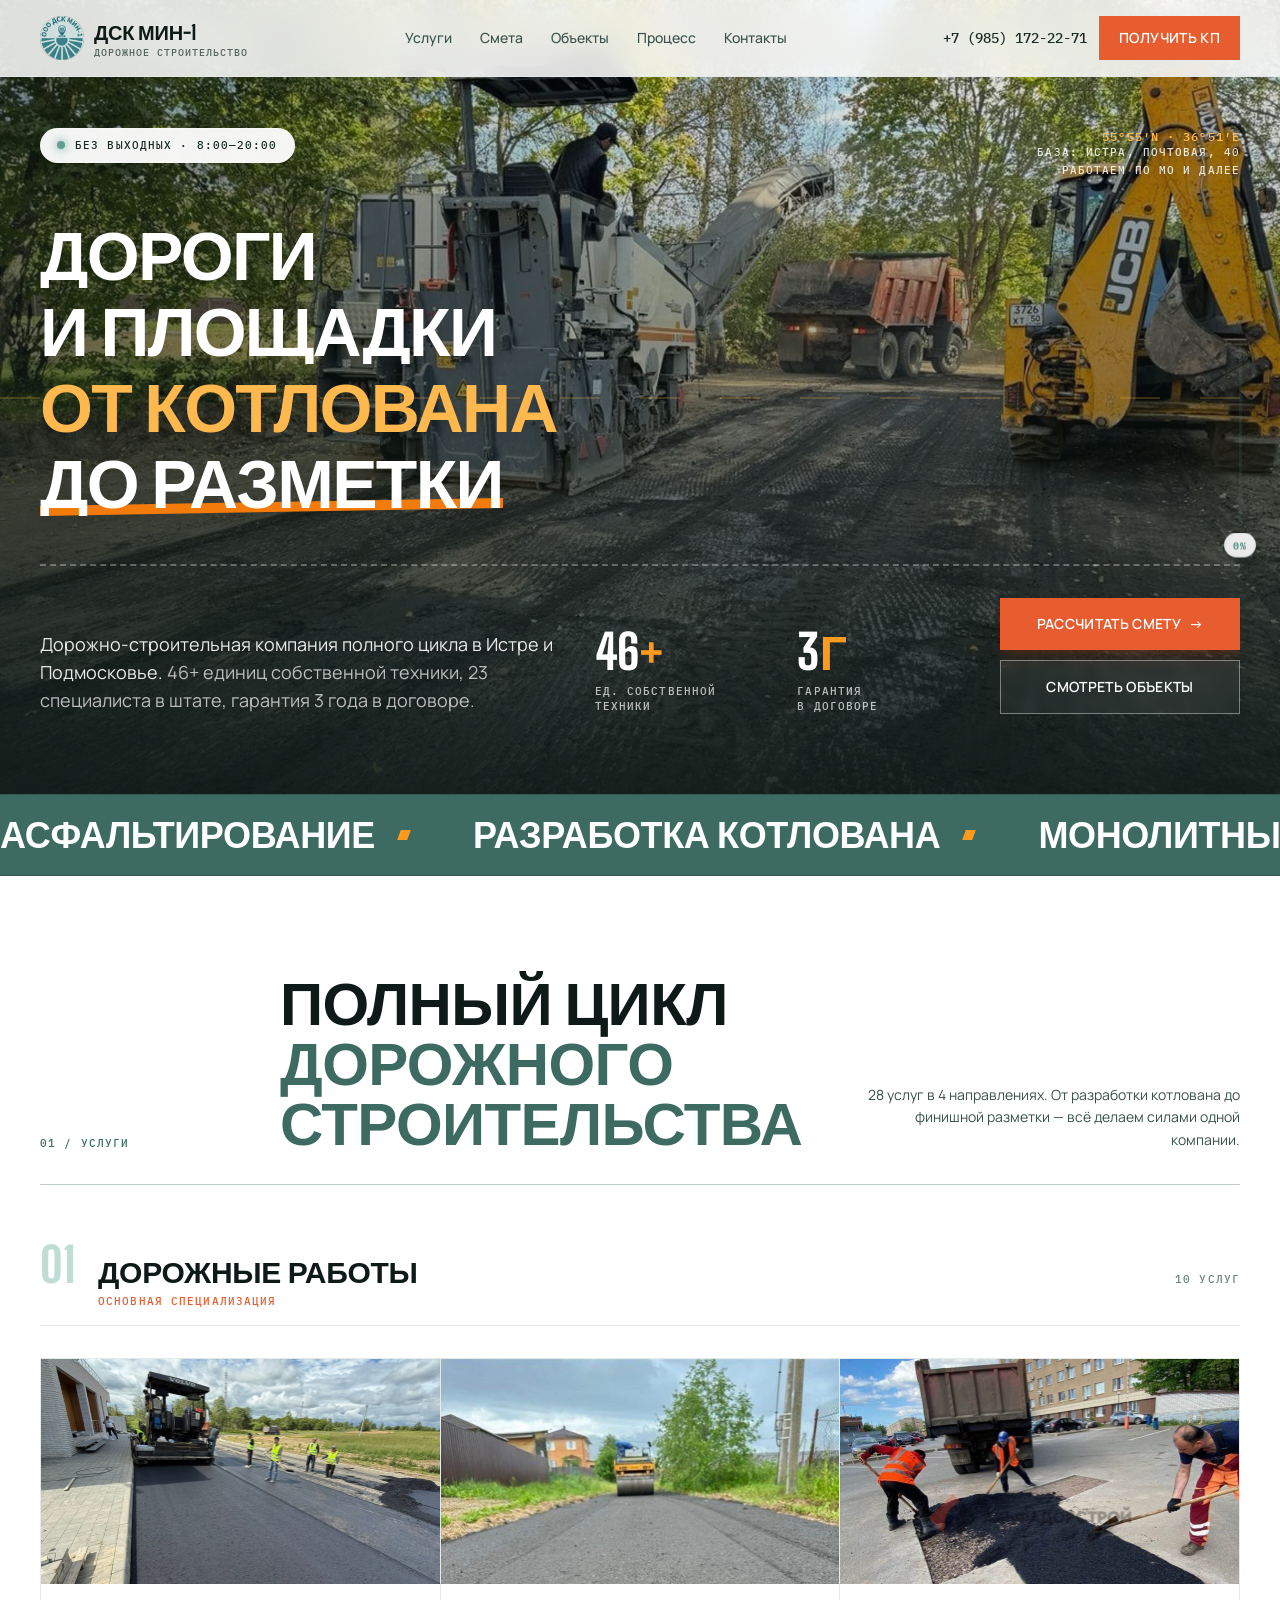
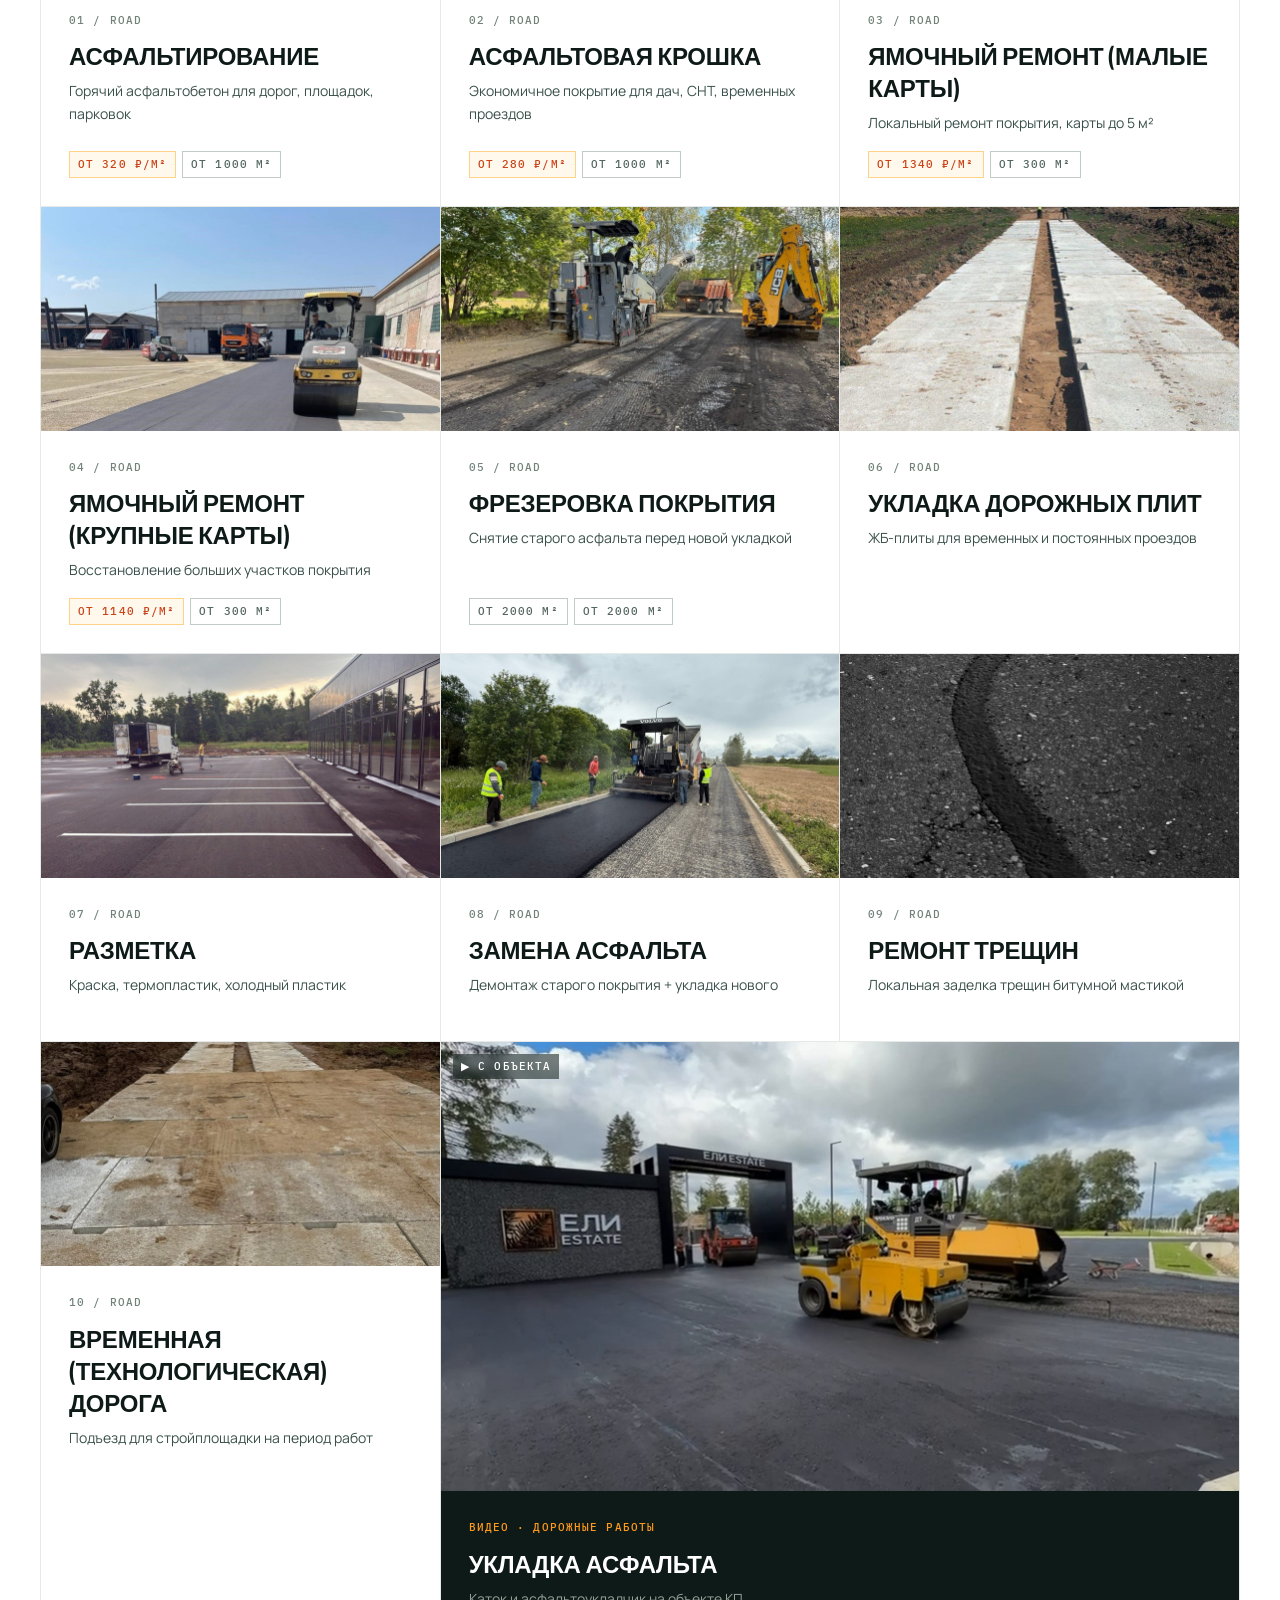
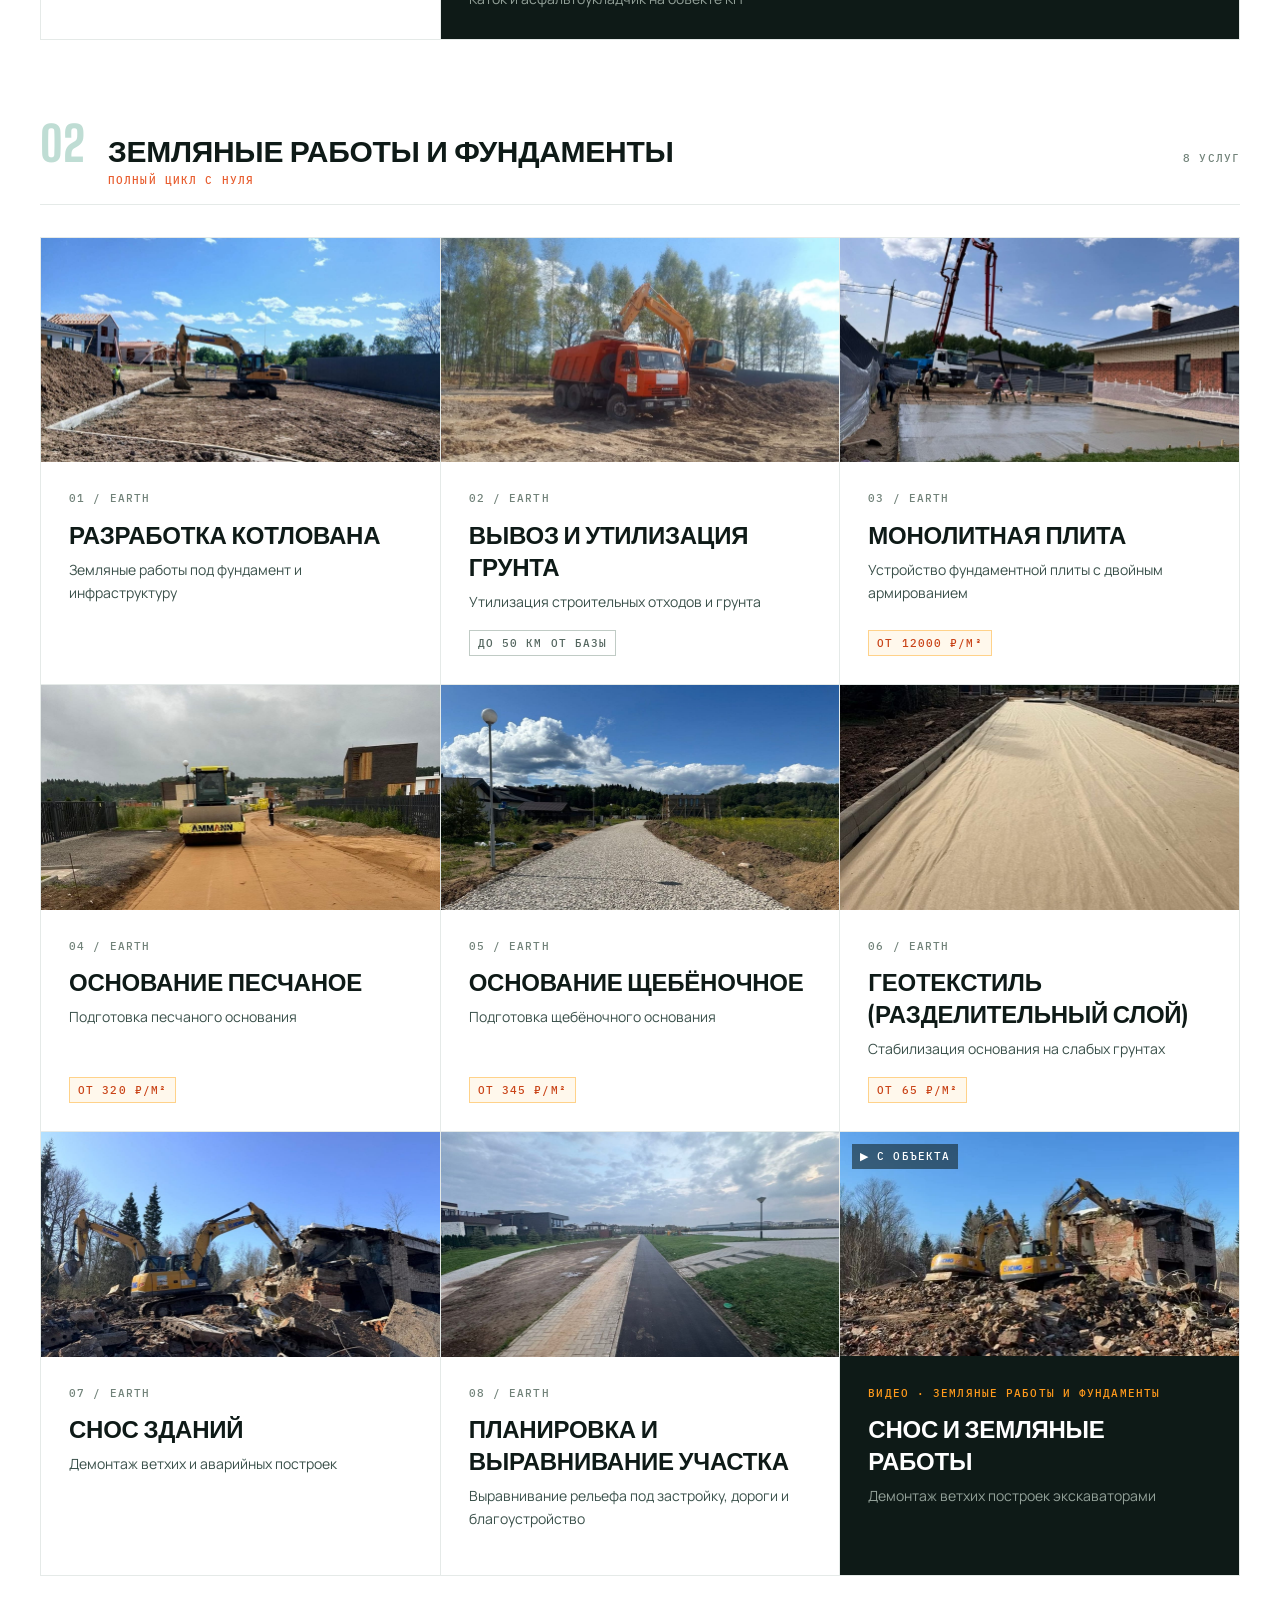
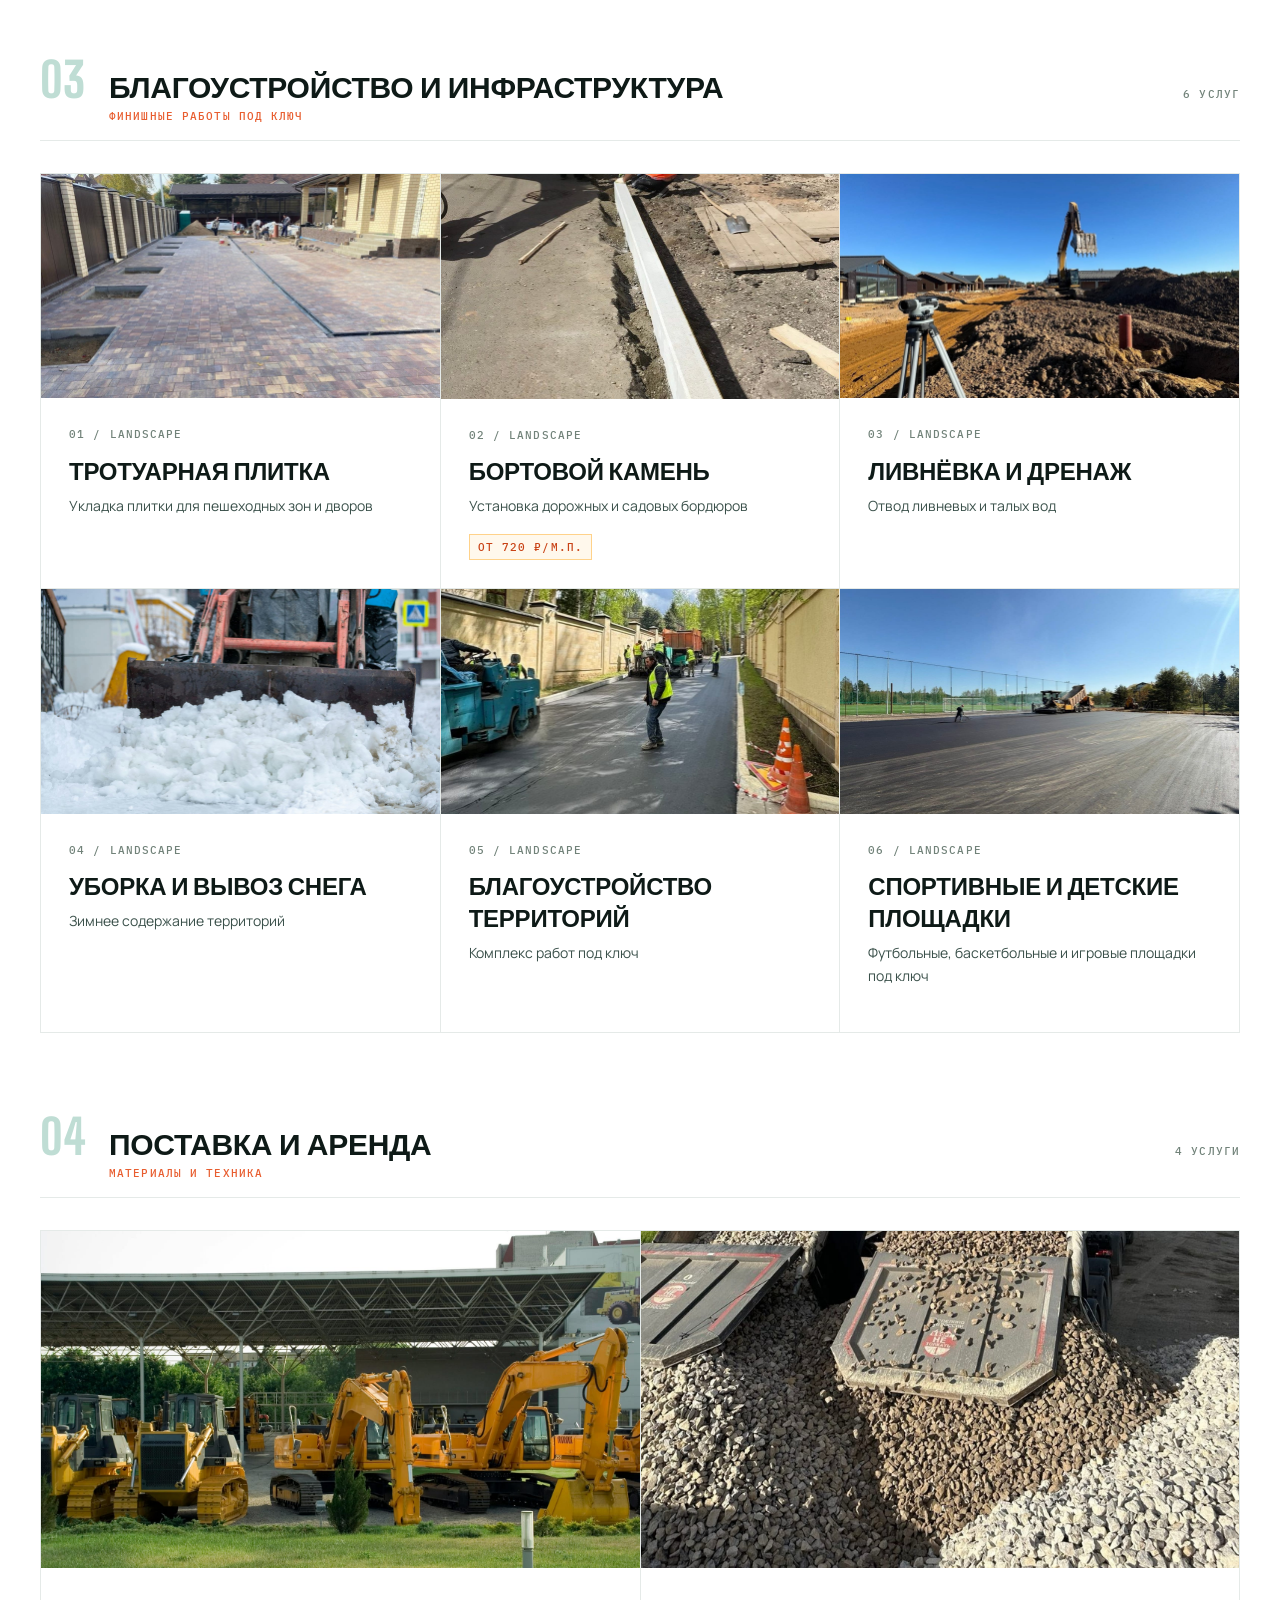
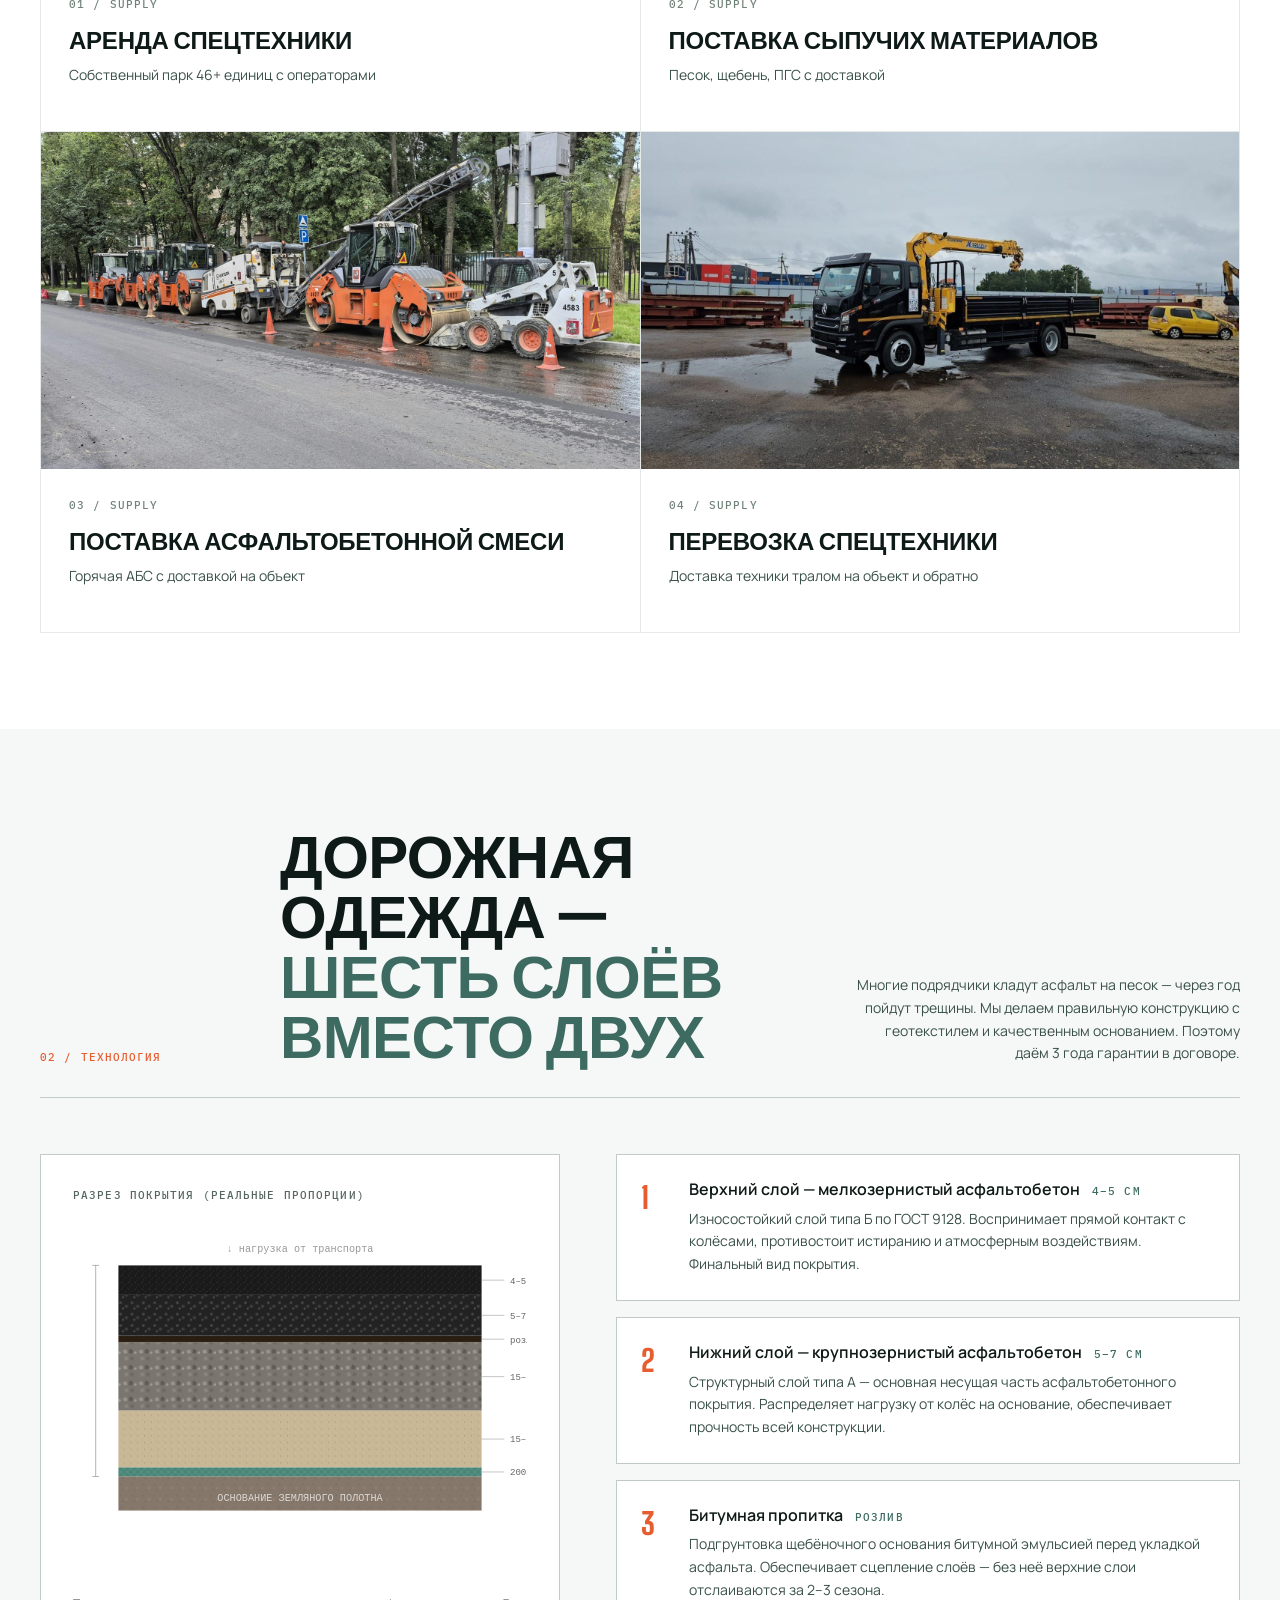
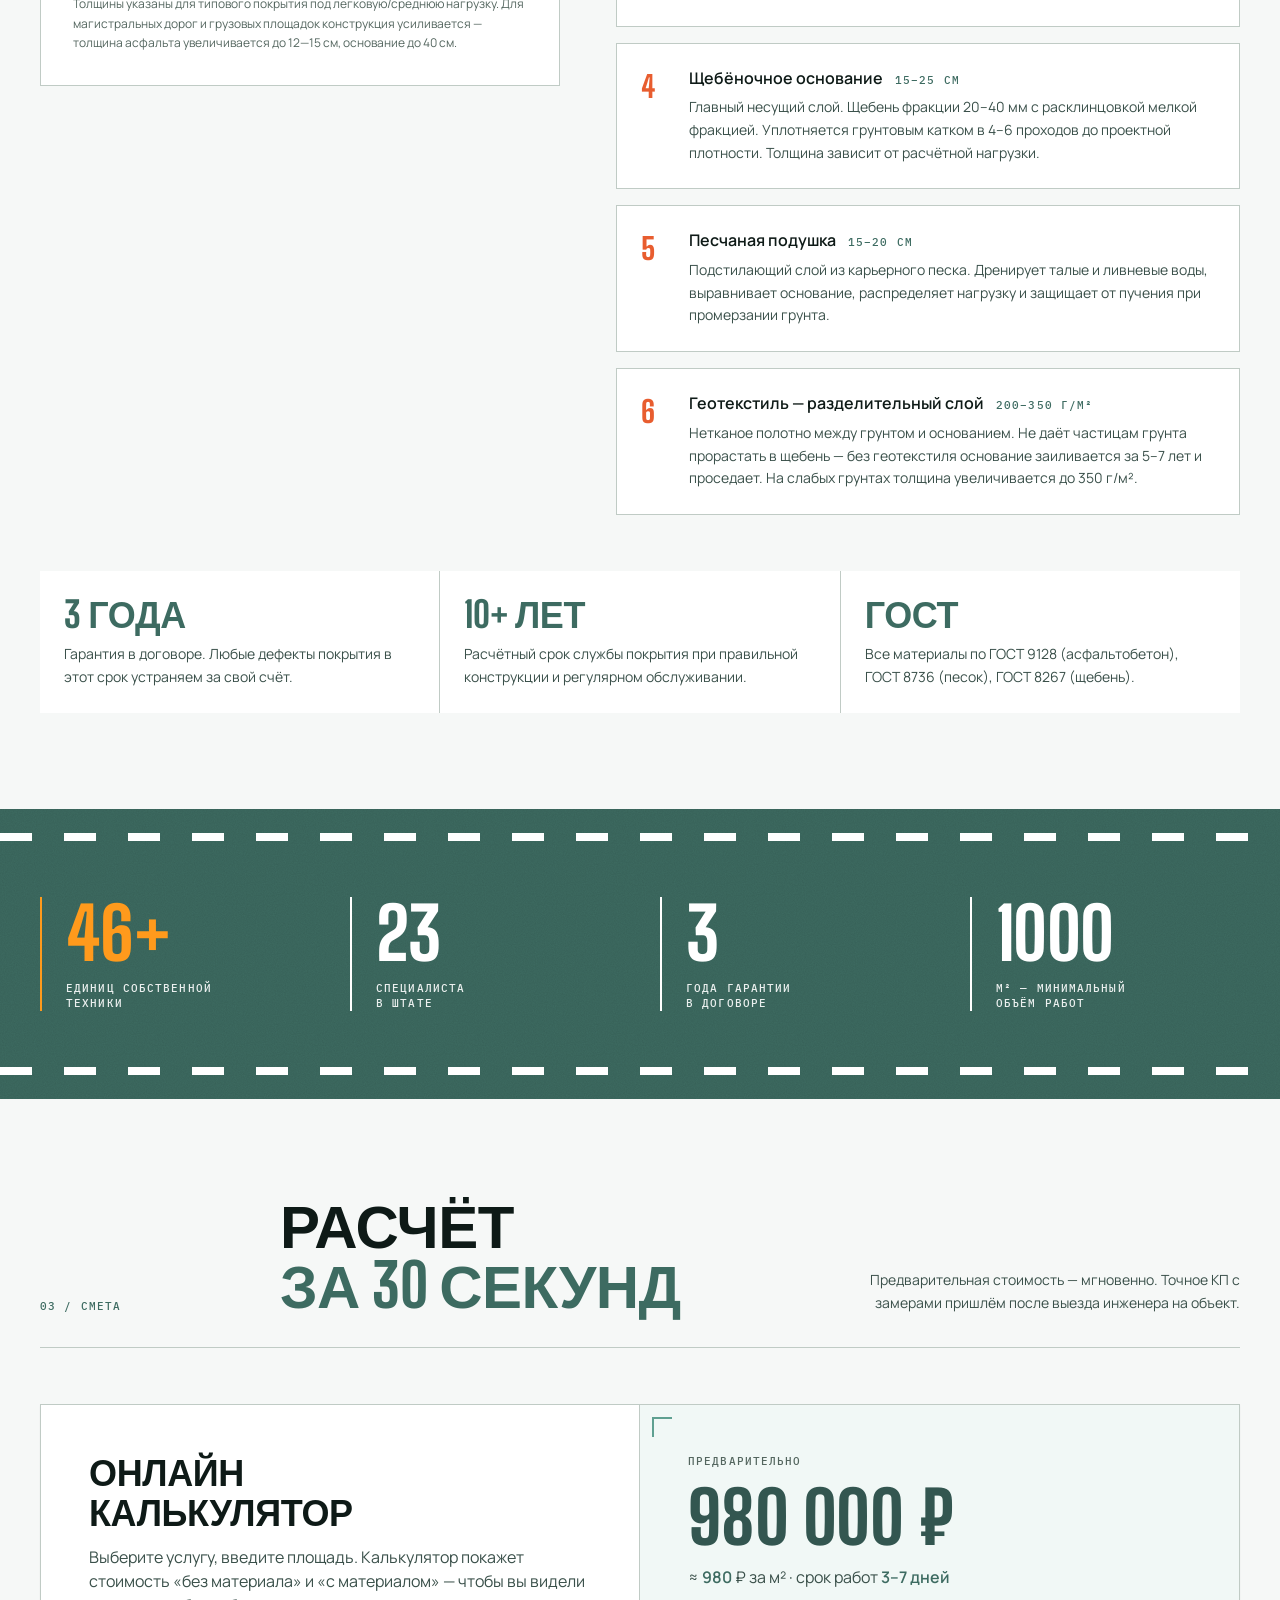
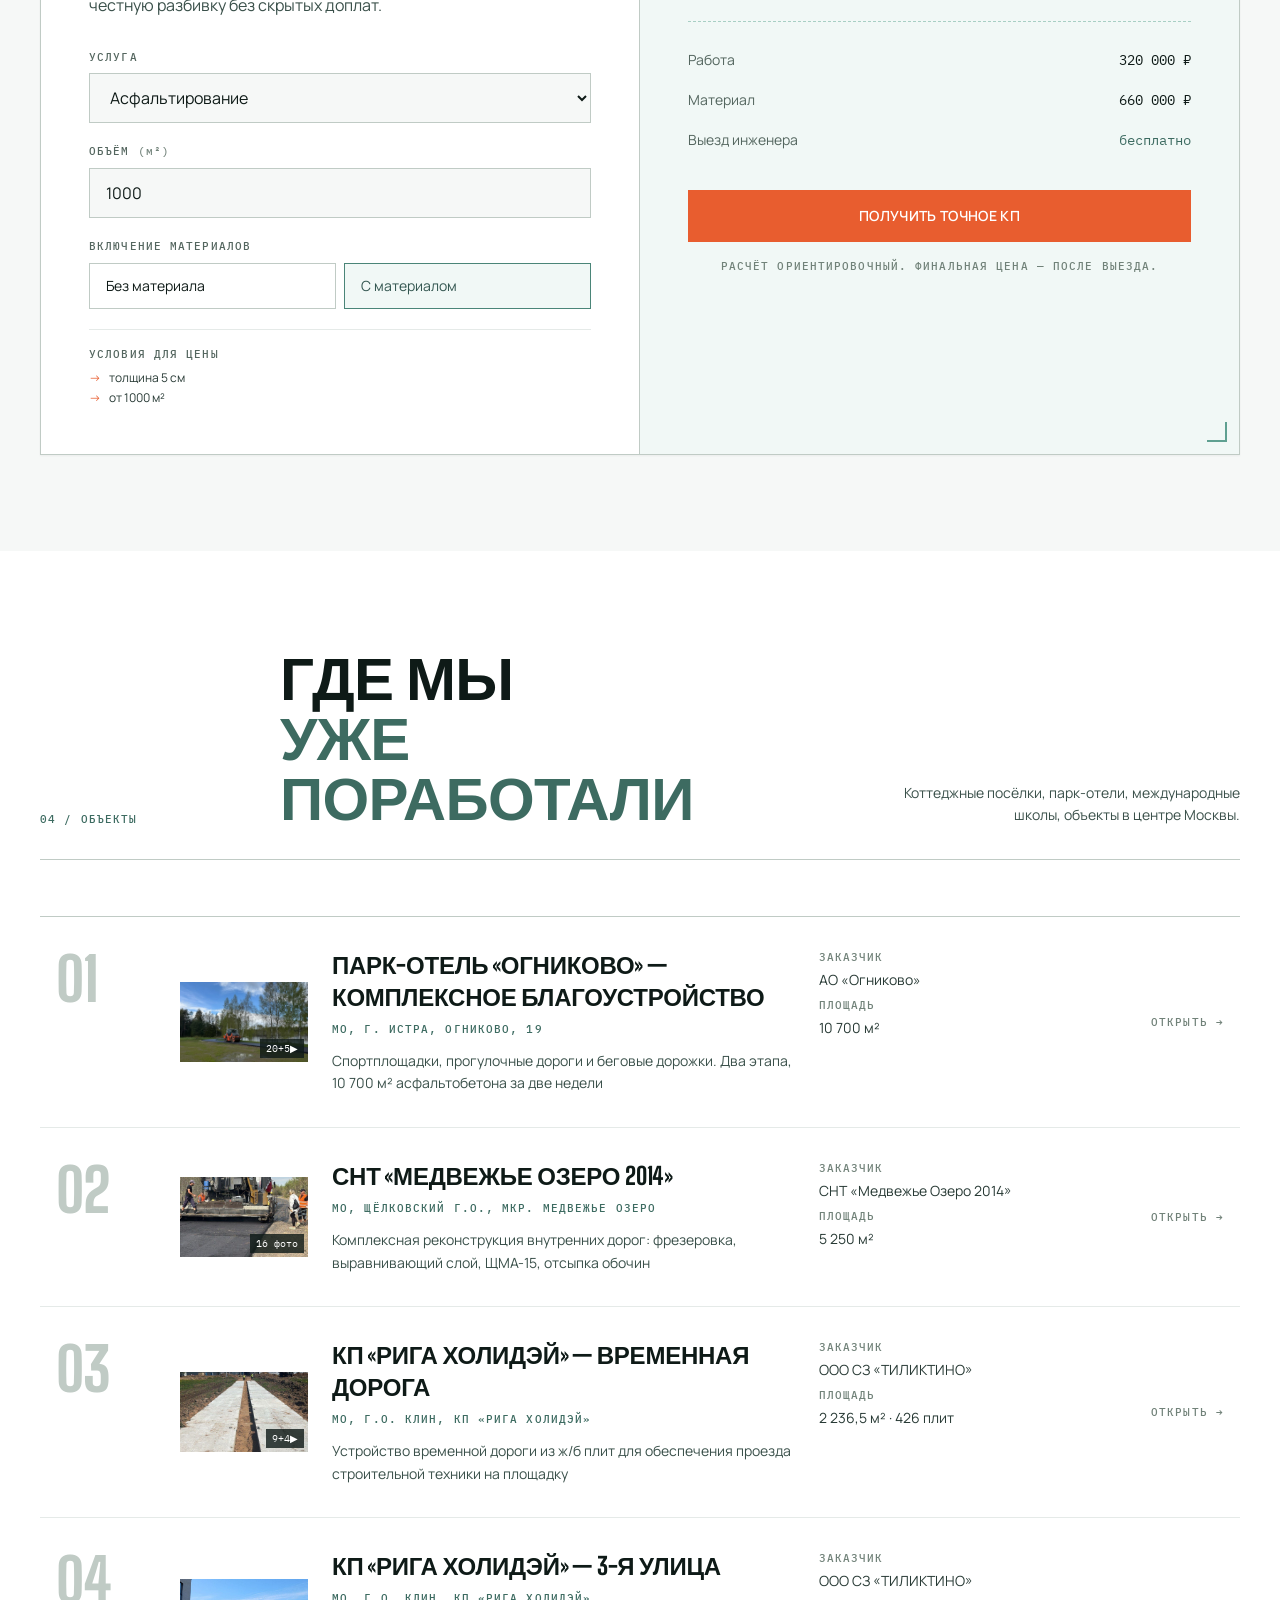
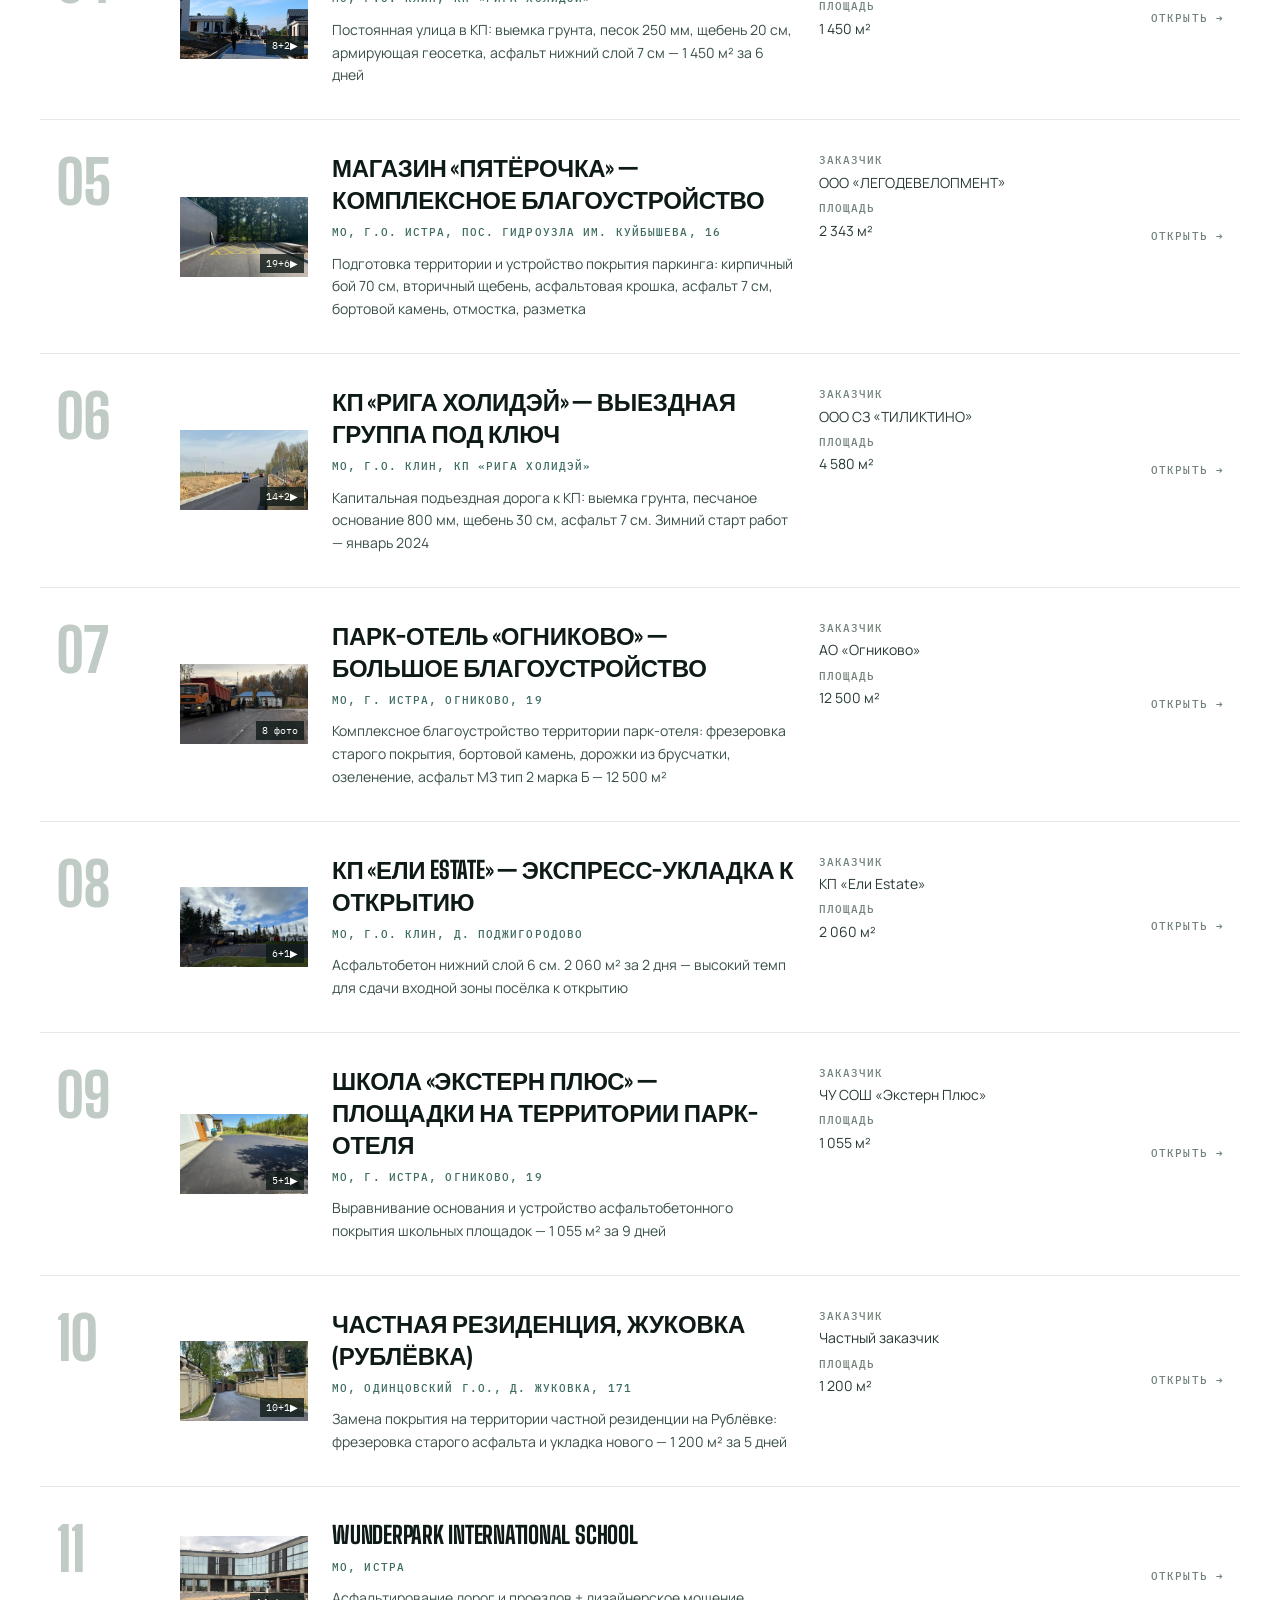
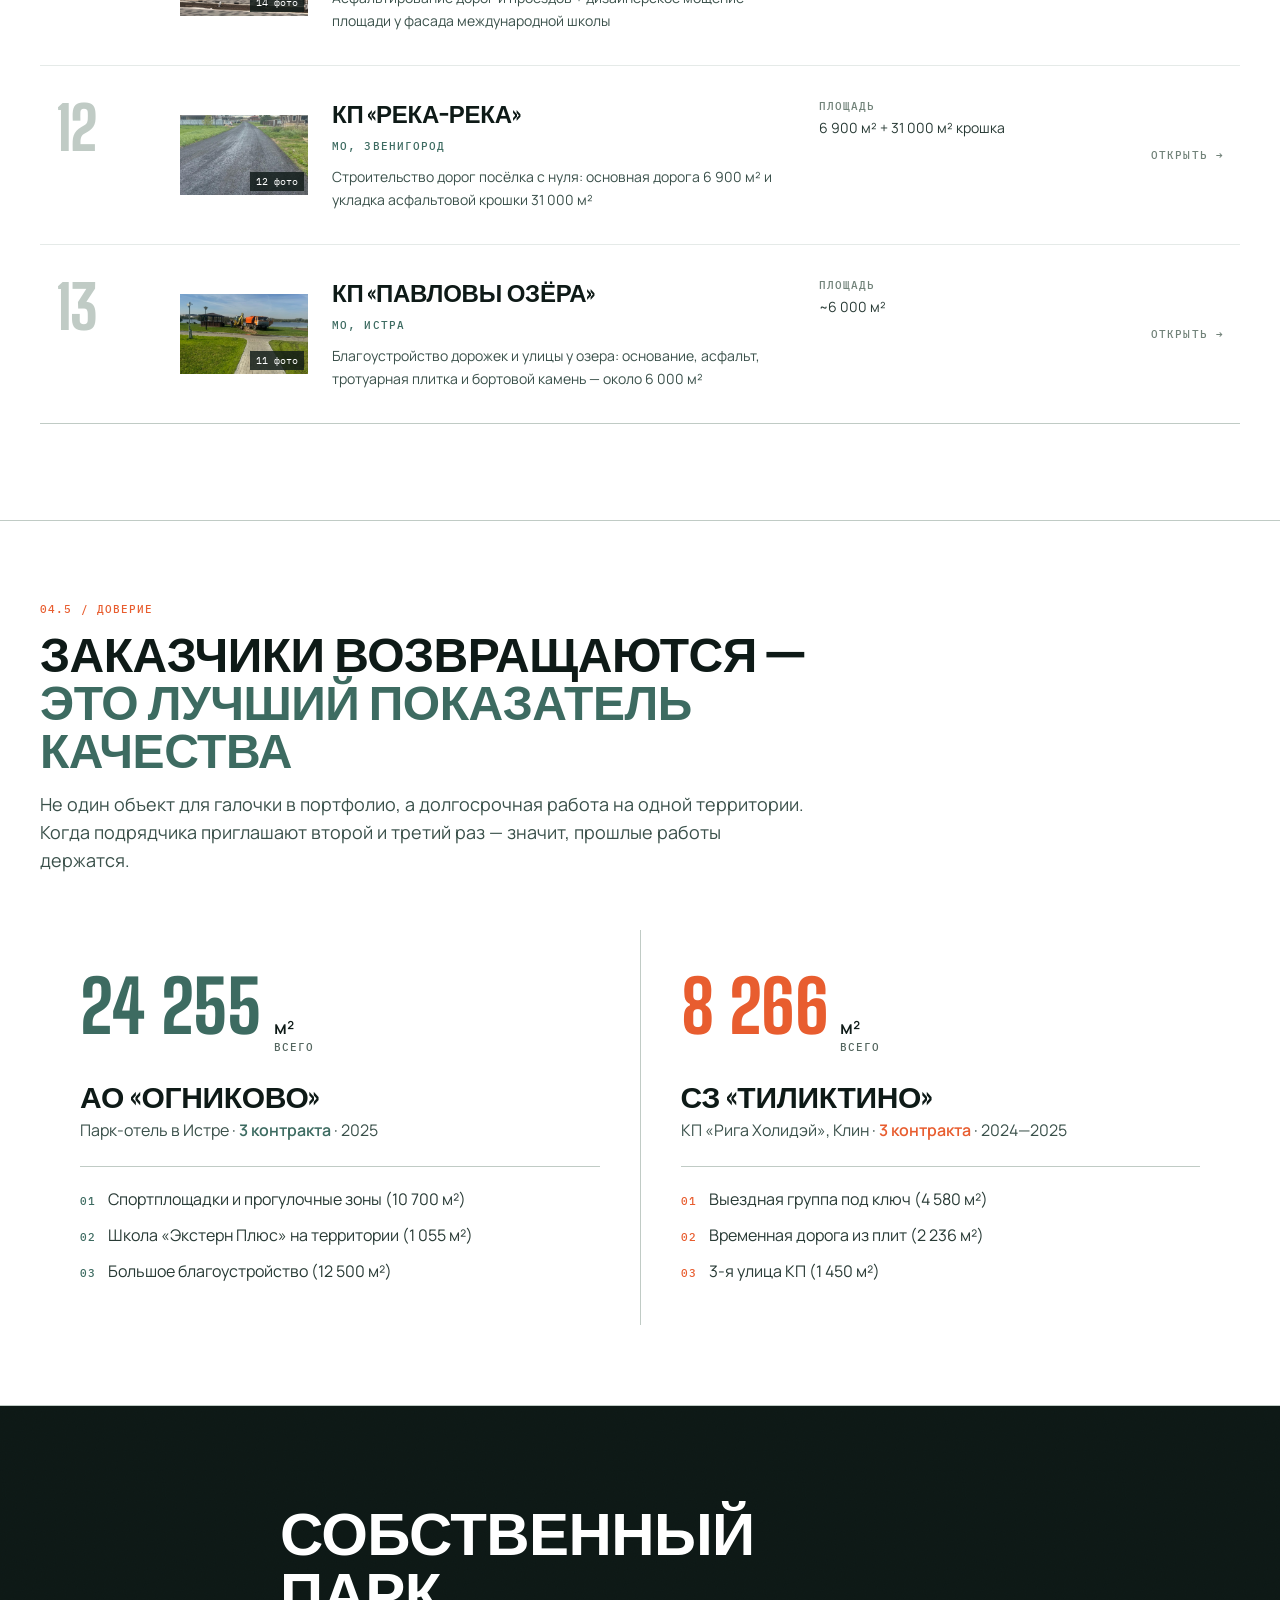
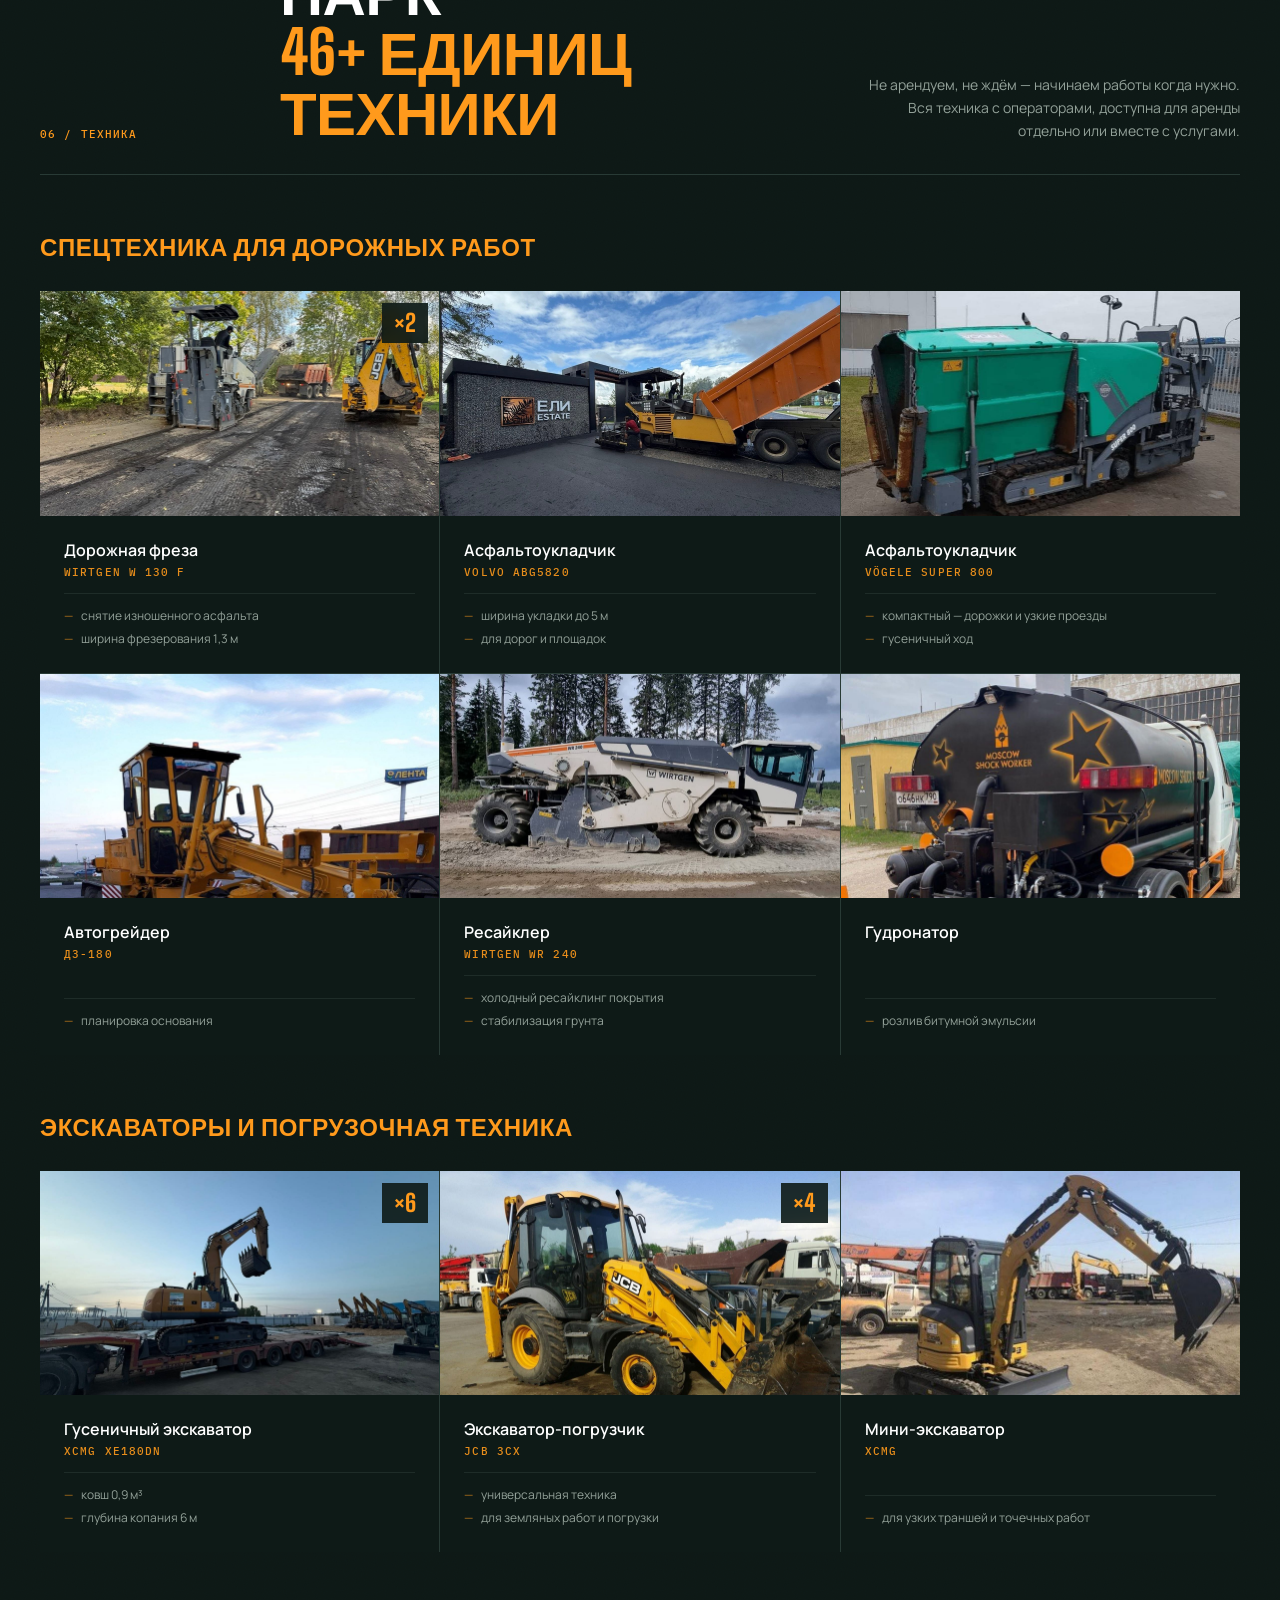
==== commit 24294bfe: "v17" ====
--- a/index.html
+++ b/index.html
@@ -1,12 +1,12 @@
 <!DOCTYPE html><html lang="ru"> <head><meta charset="UTF-8"><meta name="viewport" content="width=device-width, initial-scale=1.0, viewport-fit=cover"><meta name="theme-color" content="#0F1A1D"><meta name="format-detection" content="telephone=no"><meta name="robots" content="index, follow, max-image-preview:large, max-snippet:-1, max-video-preview:-1"><meta name="author" content="ООО «ДСК МИН-1»"><meta name="generator" content="Astro v5.18.1"><meta http-equiv="X-UA-Compatible" content="IE=edge"><!-- Geo tags для региональной выдачи --><meta name="geo.region" content="RU-MOS"><meta name="geo.placename" content="Истра, Московская область"><meta name="geo.position" content="55.9138;36.8681"><meta name="ICBM" content="55.9138, 36.8681"><title>ДСК МИН-1 — Дорожно-строительные работы полного цикла</title><meta name="description" content="Асфальтирование, благоустройство, земляные работы, поставка материалов и аренда спецтехники по Подмосковью. Собственный парк 46 единиц, 23 специалиста в штате, гарантия 3 года в договоре."><link rel="canonical" href="https://dskmin1.ru/"><!-- LCP preload: первый Hero-слайд. Responsive через imagesrcset.
-       На главной даёт прирост LCP ~300-600ms. --><link rel="preload" as="image" href="/images/hero/hero-01.jpg" imagesrcset="/images/hero/hero-01-mobile.jpg 768w, /images/hero/hero-01.jpg 1920w" imagesizes="100vw" fetchpriority="high"><!-- Favicons / PWA icons --><link rel="icon" type="image/x-icon" href="/favicon.ico"><link rel="icon" type="image/png" sizes="16x16" href="/brand/favicon-16.png"><link rel="icon" type="image/png" sizes="32x32" href="/brand/favicon-32.png"><link rel="icon" type="image/png" sizes="192x192" href="/brand/favicon-192.png"><link rel="apple-touch-icon" sizes="180x180" href="/brand/apple-touch-icon.png"><!-- Open Graph --><meta property="og:type" content="website"><meta property="og:title" content="ДСК МИН-1 — Дорожно-строительные работы полного цикла"><meta property="og:description" content="Асфальтирование, благоустройство, земляные работы, поставка материалов и аренда спецтехники по Подмосковью. Собственный парк 46 единиц, 23 специалиста в штате, гарантия 3 года в договоре."><meta property="og:image" content="https://dskmin1.ru/brand/og-preview.png"><meta property="og:image:width" content="1200"><meta property="og:image:height" content="630"><meta property="og:locale" content="ru_RU"><!-- Twitter Card --><meta name="twitter:card" content="summary_large_image"><meta name="twitter:title" content="ДСК МИН-1 — Дорожно-строительные работы полного цикла"><meta name="twitter:description" content="Асфальтирование, благоустройство, земляные работы, поставка материалов и аренда спецтехники по Подмосковью. Собственный парк 46 единиц, 23 специалиста в штате, гарантия 3 года в договоре."><meta name="twitter:image" content="https://dskmin1.ru/brand/og-preview.png"><!-- Preconnect for fonts --><link rel="preconnect" href="https://fonts.googleapis.com"><link rel="preconnect" href="https://fonts.gstatic.com" crossorigin><!-- display=swap уже в URL — даёт FOIT-free загрузку. media=print + onload — отложенная загрузка без блокировки. --><link rel="preload" as="style" href="https://fonts.googleapis.com/css2?family=Big+Shoulders+Display:wght@600;700;800;900&family=IBM+Plex+Mono:wght@400;500&family=Manrope:wght@300;400;500;600;700;800&display=swap"><link href="https://fonts.googleapis.com/css2?family=Big+Shoulders+Display:wght@600;700;800;900&family=IBM+Plex+Mono:wght@400;500&family=Manrope:wght@300;400;500;600;700;800&display=swap" rel="stylesheet"><!-- Schema.org LocalBusiness --><script type="application/ld+json">{"@context":"https://schema.org","@type":"GeneralContractor","@id":"https://dskmin1.ru/#organization","name":"ООО «ДСК МИН-1»","alternateName":"ДСК МИН-1","description":"Асфальтирование, благоустройство, земляные работы, поставка материалов и аренда спецтехники по Подмосковью. Собственный парк 46 единиц, 23 специалиста в штате, гарантия 3 года в договоре.","telephone":"+7 (985) 172-22-71","email":"ooo.dskmin1@mail.ru","url":"https://dskmin1.ru/","logo":"https://dskmin1.ru/brand/logo-circle-1024.png","image":"https://dskmin1.ru/brand/og-preview.png","foundingDate":"2024","address":{"@type":"PostalAddress","streetAddress":"ул. Почтовая, 40","addressLocality":"Истра","addressRegion":"Московская область","postalCode":"143500","addressCountry":"RU"},"geo":{"@type":"GeoCoordinates","latitude":55.9138,"longitude":36.8681},"openingHoursSpecification":{"@type":"OpeningHoursSpecification","dayOfWeek":["Monday","Tuesday","Wednesday","Thursday","Friday","Saturday","Sunday"],"opens":"08:00","closes":"20:00"},"areaServed":[{"@type":"State","name":"Московская область"},{"@type":"City","name":"Москва"}],"sameAs":["https://wa.me/79851722271","https://t.me/stroi_DSK1"],"contactPoint":{"@type":"ContactPoint","telephone":"+7 (985) 172-22-71","contactType":"sales","areaServed":"RU","availableLanguage":"Russian"},"identifier":[{"@type":"PropertyValue","propertyID":"ИНН","value":"5017138574"},{"@type":"PropertyValue","propertyID":"ОГРН","value":"1245000122080"}]}</script><!-- Schema.org Organization (для логотипа в выдаче) --><script type="application/ld+json">{"@context":"https://schema.org","@type":"Organization","name":"ООО «ДСК МИН-1»","url":"https://dskmin1.ru/","logo":"https://dskmin1.ru/brand/logo-circle-1024.png"}</script><!-- Schema.org WebSite (для sitelinks search box) --><script type="application/ld+json">{"@context":"https://schema.org","@type":"WebSite","name":"ДСК МИН-1","url":"https://dskmin1.ru/","inLanguage":"ru-RU"}</script><link rel="stylesheet" href="/_astro/index.B2sClk6R.css">
-<style>@keyframes marquee{to{transform:translate(-50%)}}.animate-marquee[data-astro-cid-bbe6dxrz]{animation:marquee 40s linear infinite}.hero-slide[data-astro-cid-bbe6dxrz]{opacity:0;transition:opacity 1s ease-in-out;pointer-events:none}.hero-slide[data-astro-cid-bbe6dxrz][data-active=true]{opacity:1;pointer-events:auto}.hero-slide[data-astro-cid-bbe6dxrz] img[data-astro-cid-bbe6dxrz]{transform:scale(1);transition:transform 7s linear;will-change:transform}.hero-slide[data-astro-cid-bbe6dxrz][data-active=true] img[data-astro-cid-bbe6dxrz]{transform:scale(1.06)}.hero-dot[data-astro-cid-bbe6dxrz][aria-selected=true]{background-color:#ffffff26}.hero-dot[data-astro-cid-bbe6dxrz][aria-selected=true] .hero-dot-fill[data-astro-cid-bbe6dxrz]{width:100%;transition-duration:var(--slide-duration, 6s)}@media(prefers-reduced-motion:reduce){.hero-slide[data-astro-cid-bbe6dxrz],.hero-slide[data-astro-cid-bbe6dxrz] img[data-astro-cid-bbe6dxrz]{transition:none}.hero-slide[data-astro-cid-bbe6dxrz] img[data-astro-cid-bbe6dxrz]{transform:none!important}.hero-dot-fill[data-astro-cid-bbe6dxrz]{display:none}}.faq-item[data-astro-cid-z6gx6xcw]>summary[data-astro-cid-z6gx6xcw]::-webkit-details-marker{display:none}.faq-item[data-astro-cid-z6gx6xcw]>summary[data-astro-cid-z6gx6xcw]{-webkit-tap-highlight-color:transparent}.faq-item[data-astro-cid-z6gx6xcw]>div[data-astro-cid-z6gx6xcw]{animation:faq-in .22s ease-out}@keyframes faq-in{0%{opacity:0;transform:translateY(-4px)}to{opacity:1;transform:translateY(0)}}
+       На главной даёт прирост LCP ~300-600ms. --><link rel="preload" as="image" href="/images/hero/hero-01.jpg" imagesrcset="/images/hero/hero-01-mobile.jpg 768w, /images/hero/hero-01.jpg 1920w" imagesizes="100vw" fetchpriority="high"><!-- Favicons / PWA icons --><link rel="icon" type="image/x-icon" href="/favicon.ico"><link rel="icon" type="image/png" sizes="16x16" href="/brand/favicon-16.png"><link rel="icon" type="image/png" sizes="32x32" href="/brand/favicon-32.png"><link rel="icon" type="image/png" sizes="192x192" href="/brand/favicon-192.png"><link rel="apple-touch-icon" sizes="180x180" href="/brand/apple-touch-icon.png"><!-- Open Graph --><meta property="og:type" content="website"><meta property="og:title" content="ДСК МИН-1 — Дорожно-строительные работы полного цикла"><meta property="og:description" content="Асфальтирование, благоустройство, земляные работы, поставка материалов и аренда спецтехники по Подмосковью. Собственный парк 46 единиц, 23 специалиста в штате, гарантия 3 года в договоре."><meta property="og:image" content="https://dskmin1.ru/brand/og-preview.png"><meta property="og:image:width" content="1200"><meta property="og:image:height" content="630"><meta property="og:locale" content="ru_RU"><!-- Twitter Card --><meta name="twitter:card" content="summary_large_image"><meta name="twitter:title" content="ДСК МИН-1 — Дорожно-строительные работы полного цикла"><meta name="twitter:description" content="Асфальтирование, благоустройство, земляные работы, поставка материалов и аренда спецтехники по Подмосковью. Собственный парк 46 единиц, 23 специалиста в штате, гарантия 3 года в договоре."><meta name="twitter:image" content="https://dskmin1.ru/brand/og-preview.png"><!-- Preconnect for fonts --><link rel="preconnect" href="https://fonts.googleapis.com"><link rel="preconnect" href="https://fonts.gstatic.com" crossorigin><!-- display=swap уже в URL — даёт FOIT-free загрузку. media=print + onload — отложенная загрузка без блокировки. --><link rel="preload" as="style" href="https://fonts.googleapis.com/css2?family=Big+Shoulders+Display:wght@600;700;800;900&family=IBM+Plex+Mono:wght@400;500&family=Manrope:wght@300;400;500;600;700;800&display=swap"><link href="https://fonts.googleapis.com/css2?family=Big+Shoulders+Display:wght@600;700;800;900&family=IBM+Plex+Mono:wght@400;500&family=Manrope:wght@300;400;500;600;700;800&display=swap" rel="stylesheet"><!-- Schema.org LocalBusiness --><script type="application/ld+json">{"@context":"https://schema.org","@type":"GeneralContractor","@id":"https://dskmin1.ru/#organization","name":"ООО «ДСК МИН-1»","alternateName":"ДСК МИН-1","description":"Асфальтирование, благоустройство, земляные работы, поставка материалов и аренда спецтехники по Подмосковью. Собственный парк 46 единиц, 23 специалиста в штате, гарантия 3 года в договоре.","telephone":"+7 (985) 172-22-71","email":"ooo.dskmin1@mail.ru","url":"https://dskmin1.ru/","logo":"https://dskmin1.ru/brand/logo-circle-1024.png","image":"https://dskmin1.ru/brand/og-preview.png","foundingDate":"2024","address":{"@type":"PostalAddress","streetAddress":"ул. Почтовая, 40","addressLocality":"Истра","addressRegion":"Московская область","postalCode":"143500","addressCountry":"RU"},"geo":{"@type":"GeoCoordinates","latitude":55.9138,"longitude":36.8681},"openingHoursSpecification":{"@type":"OpeningHoursSpecification","dayOfWeek":["Monday","Tuesday","Wednesday","Thursday","Friday","Saturday","Sunday"],"opens":"08:00","closes":"20:00"},"areaServed":[{"@type":"State","name":"Московская область"},{"@type":"City","name":"Москва"}],"sameAs":["https://wa.me/79851722271","https://t.me/stroi_DSK1"],"contactPoint":{"@type":"ContactPoint","telephone":"+7 (985) 172-22-71","contactType":"sales","areaServed":"RU","availableLanguage":"Russian"},"identifier":[{"@type":"PropertyValue","propertyID":"ИНН","value":"5017138574"},{"@type":"PropertyValue","propertyID":"ОГРН","value":"1245000122080"}]}</script><!-- Schema.org Organization (для логотипа в выдаче) --><script type="application/ld+json">{"@context":"https://schema.org","@type":"Organization","name":"ООО «ДСК МИН-1»","url":"https://dskmin1.ru/","logo":"https://dskmin1.ru/brand/logo-circle-1024.png"}</script><!-- Schema.org WebSite (для sitelinks search box) --><script type="application/ld+json">{"@context":"https://schema.org","@type":"WebSite","name":"ДСК МИН-1","url":"https://dskmin1.ru/","inLanguage":"ru-RU"}</script><link rel="stylesheet" href="/_astro/index.BFcr5BpU.css">
+<style>@keyframes marquee{to{transform:translate(-50%)}}.animate-marquee[data-astro-cid-bbe6dxrz]{animation:marquee 40s linear infinite}.hero-slide[data-astro-cid-bbe6dxrz]{opacity:0;transition:opacity 1s ease-in-out;pointer-events:none}.hero-slide[data-astro-cid-bbe6dxrz][data-active=true]{opacity:1;pointer-events:auto}.hero-slide[data-astro-cid-bbe6dxrz] img[data-astro-cid-bbe6dxrz]{transform:scale(1);transition:transform 7s linear;will-change:transform}.hero-slide[data-astro-cid-bbe6dxrz][data-active=true] img[data-astro-cid-bbe6dxrz]{transform:scale(1.06)}.hero-dot[data-astro-cid-bbe6dxrz][aria-selected=true]{background-color:#ffffff26}.hero-dot[data-astro-cid-bbe6dxrz][aria-selected=true] .hero-dot-fill[data-astro-cid-bbe6dxrz]{width:100%;transition-duration:var(--slide-duration, 6s)}@media(prefers-reduced-motion:reduce){.hero-slide[data-astro-cid-bbe6dxrz],.hero-slide[data-astro-cid-bbe6dxrz] img[data-astro-cid-bbe6dxrz]{transition:none}.hero-slide[data-astro-cid-bbe6dxrz] img[data-astro-cid-bbe6dxrz]{transform:none!important}.hero-dot-fill[data-astro-cid-bbe6dxrz]{display:none}}@media(min-width:768px){[data-astro-cid-bbe6dxrz][data-hero-slider].hero-video-on .hero-controls[data-astro-cid-bbe6dxrz]{display:none}}.faq-item[data-astro-cid-z6gx6xcw]>summary[data-astro-cid-z6gx6xcw]::-webkit-details-marker{display:none}.faq-item[data-astro-cid-z6gx6xcw]>summary[data-astro-cid-z6gx6xcw]{-webkit-tap-highlight-color:transparent}.faq-item[data-astro-cid-z6gx6xcw]>div[data-astro-cid-z6gx6xcw]{animation:faq-in .22s ease-out}@keyframes faq-in{0%{opacity:0;transform:translateY(-4px)}to{opacity:1;transform:translateY(0)}}
 </style></head> <body>  <a href="#main-content" class="skip-link">Перейти к содержимому</a> <header class="fixed top-0 left-0 right-0 z-50 border-b border-ink-100 bg-white/85 backdrop-blur-lg"> <div class="container-x flex items-center justify-between gap-4 py-3 md:py-4"> <!-- Logo --> <a href="/" class="flex items-center gap-2.5 shrink-0" aria-label="ДСК МИН-1"> <img src="/brand/logo-circle-64.png" srcset="/brand/logo-circle-64.png 1x, /brand/logo-circle-96.png 1.5x, /brand/favicon-192.png 2x" alt="ДСК МИН-1" width="44" height="44" class="w-10 h-10 md:w-11 md:h-11 shrink-0"> <div class="flex flex-col leading-none"> <span class="display text-lg md:text-xl text-ink-900">ДСК МИН-1</span> <span class="mono-tag text-ink-500 text-[10px] mt-0.5 hidden sm:block">Дорожное строительство</span> </div> </a> <!-- Desktop nav --> <nav class="hidden lg:flex items-center gap-7" aria-label="Основная навигация"> <a href="#services" class="text-sm text-ink-600 hover:text-mint-700 transition-colors font-medium"> Услуги </a><a href="#calc" class="text-sm text-ink-600 hover:text-mint-700 transition-colors font-medium"> Смета </a><a href="#cases" class="text-sm text-ink-600 hover:text-mint-700 transition-colors font-medium"> Объекты </a><a href="#process" class="text-sm text-ink-600 hover:text-mint-700 transition-colors font-medium"> Процесс </a><a href="#contact" class="text-sm text-ink-600 hover:text-mint-700 transition-colors font-medium"> Контакты </a> </nav> <!-- CTA block --> <div class="flex items-center gap-2 md:gap-3"> <a href="tel:+79851722271" class="hidden md:block font-mono text-sm font-medium text-ink-800 hover:text-mint-700 transition-colors whitespace-nowrap"> +7 (985) 172-22-71 </a> <a href="#contact" data-headlight class="hidden sm:inline-flex items-center gap-2 bg-amber-600 text-white font-semibold text-xs md:text-sm uppercase tracking-wide px-4 md:px-5 py-2.5 md:py-3 hover:bg-amber-700 transition-colors">
 Получить КП
 </a> <button id="navToggle" class="lg:hidden flex flex-col justify-center items-center gap-1.5 w-11 h-11 border border-ink-200 hover:border-ink-400 transition-colors" aria-label="Открыть меню"> <span class="block w-5 h-0.5 bg-ink-900 transition-all origin-center"></span> <span class="block w-5 h-0.5 bg-ink-900 transition-all origin-center"></span> <span class="block w-5 h-0.5 bg-ink-900 transition-all origin-center"></span> </button> </div> </div> </header> <!-- Mobile menu overlay --> <div id="mobileMenu" class="fixed inset-0 z-40 bg-white translate-x-full transition-transform duration-300 ease-out lg:hidden overflow-y-auto"> <div class="pt-20 pb-10 px-6 flex flex-col h-full"> <nav class="flex flex-col gap-1" aria-label="Мобильная навигация"> <a href="#services" data-mobile-link class="display text-3xl text-ink-900 py-4 border-b border-ink-100 hover:text-mint-700 transition-colors"> Услуги </a><a href="#calc" data-mobile-link class="display text-3xl text-ink-900 py-4 border-b border-ink-100 hover:text-mint-700 transition-colors"> Смета </a><a href="#cases" data-mobile-link class="display text-3xl text-ink-900 py-4 border-b border-ink-100 hover:text-mint-700 transition-colors"> Объекты </a><a href="#process" data-mobile-link class="display text-3xl text-ink-900 py-4 border-b border-ink-100 hover:text-mint-700 transition-colors"> Процесс </a><a href="#contact" data-mobile-link class="display text-3xl text-ink-900 py-4 border-b border-ink-100 hover:text-mint-700 transition-colors"> Контакты </a> </nav> <div class="mt-auto pt-10 space-y-3"> <a href="tel:+79851722271" class="block text-amber-600 font-semibold text-lg"> +7 (985) 172-22-71 </a> <a href="mailto:ooo.dskmin1@mail.ru" class="block text-ink-700 text-sm">
 ooo.dskmin1@mail.ru
 </a> <div class="mono-tag text-ink-500 pt-3"> Без выходных · 8:00—20:00 </div> </div> </div> </div> <script type="module">const l=document.getElementById("navToggle"),e=document.getElementById("mobileMenu"),r=document.body;if(l&&e){const[n,a,o]=l.querySelectorAll("span"),t=()=>{e.classList.add("translate-x-full"),r.classList.remove("overflow-hidden"),n.style.transform="",a.style.opacity="",o.style.transform=""},c=()=>{e.classList.remove("translate-x-full"),r.classList.add("overflow-hidden"),n.style.transform="translateY(8px) rotate(45deg)",a.style.opacity="0",o.style.transform="translateY(-8px) rotate(-45deg)"};l.addEventListener("click",()=>{e.classList.contains("translate-x-full")?c():t()}),e.querySelectorAll("[data-mobile-link]").forEach(s=>{s.addEventListener("click",t)}),document.addEventListener("keydown",s=>{s.key==="Escape"&&t()})}</script> <main id="main-content"> <section class="relative overflow-hidden bg-ink-900 text-white" data-hero-slider data-astro-cid-bbe6dxrz> <!-- ============ SLIDER BACKGROUND ============ --> <div class="hero-slider absolute inset-0" aria-hidden="true" data-astro-cid-bbe6dxrz> <picture class="hero-slide absolute inset-0" data-slide-index="0" data-active="true" data-astro-cid-bbe6dxrz> <source media="(max-width: 768px)" srcset="/images/hero/hero-01-mobile.jpg" data-astro-cid-bbe6dxrz> <img src="/images/hero/hero-01.jpg" alt="Дорожный фрезер WIRTGEN W 130 F снимает старый асфальт" loading="eager" fetchpriority="high" decoding="async" class="w-full h-full object-cover" data-astro-cid-bbe6dxrz> </picture><picture class="hero-slide absolute inset-0" data-slide-index="1" data-active="false" data-astro-cid-bbe6dxrz> <source media="(max-width: 768px)" srcset="/images/hero/hero-02-mobile.jpg" data-astro-cid-bbe6dxrz> <img src="/images/hero/hero-02.jpg" alt="Асфальтоукладчик VOLVO ABG5820 укладывает асфальт на объекте ЕЛИ ESTATE" loading="lazy" fetchpriority="low" decoding="async" class="w-full h-full object-cover" data-astro-cid-bbe6dxrz> </picture><picture class="hero-slide absolute inset-0" data-slide-index="2" data-active="false" data-astro-cid-bbe6dxrz> <source media="(max-width: 768px)" srcset="/images/hero/hero-03-mobile.jpg" data-astro-cid-bbe6dxrz> <img src="/images/hero/hero-03.jpg" alt="Готовая площадка с асфальтовым покрытием — ЕЛИ ESTATE" loading="lazy" fetchpriority="low" decoding="async" class="w-full h-full object-cover" data-astro-cid-bbe6dxrz> </picture> <!-- Desktop-only фоновое видео (поверх слайдов). Постер = hero-01 (он же LCP),
-         грузим отложенно после первой отрисовки. На мобиле — слайдер картинок. --> <video class="hero-video hidden md:block absolute inset-0 w-full h-full object-cover" data-hero-video muted loop playsinline preload="none" poster="/images/hero/hero-01.jpg" aria-hidden="true" data-astro-cid-bbe6dxrz> <source data-src="/images/hero/hero-bg.mp4" type="video/mp4" data-astro-cid-bbe6dxrz> </video> <!-- Dark gradient overlays for text legibility (осветлены — был слишком тусклый hero) --> <div class="absolute inset-0 bg-gradient-to-t from-ink-900/90 via-ink-900/40 to-ink-900/5" data-astro-cid-bbe6dxrz></div> <div class="absolute inset-0 bg-gradient-to-r from-ink-900/45 via-transparent to-transparent" data-astro-cid-bbe6dxrz></div> </div> <!-- Decorative dashed road line over slider --> <div class="absolute left-0 right-0 top-1/2 h-0.5 opacity-20 pointer-events-none z-10" style="background-image: repeating-linear-gradient(90deg, #FFB84D 0, #FFB84D 40px, transparent 40px, transparent 80px);" aria-hidden="true" data-astro-cid-bbe6dxrz></div> <!-- ============ FOREGROUND CONTENT ============ --> <div class="container-x relative z-10 pt-24 md:pt-32 pb-16 md:pb-20 min-h-[640px] md:min-h-[760px] flex flex-col" data-astro-cid-bbe6dxrz> <!-- Top meta row --> <div class="flex flex-col md:flex-row md:items-start md:justify-between gap-3 md:gap-4" data-astro-cid-bbe6dxrz> <div class="inline-flex items-center gap-2.5 bg-white/95 backdrop-blur-sm border border-white/20 rounded-full py-2 px-4 self-start shadow-lg" data-astro-cid-bbe6dxrz> <span class="w-2 h-2 rounded-full bg-mint-500 shadow-[0_0_10px_#5FA091] animate-pulse" data-astro-cid-bbe6dxrz></span> <span class="mono-tag text-ink-800" data-astro-cid-bbe6dxrz>Без выходных · 8:00—20:00</span> </div> <div class="mono-tag text-white/85 md:text-right leading-relaxed drop-shadow-sm" data-astro-cid-bbe6dxrz> <span class="block text-amber-300 font-semibold text-xs" data-astro-cid-bbe6dxrz>55°55′N · 36°51′E</span>
+         грузим отложенно после первой отрисовки. На мобиле — слайдер картинок. --> <video class="hero-video hidden absolute inset-0 w-full h-full object-cover" data-hero-video muted loop playsinline preload="none" poster="/images/hero/hero-01.jpg" aria-hidden="true" data-astro-cid-bbe6dxrz> <source data-src="/images/hero/hero-bg.mp4" type="video/mp4" data-astro-cid-bbe6dxrz> </video> <!-- Dark gradient overlays for text legibility (осветлены — был слишком тусклый hero) --> <div class="absolute inset-0 bg-gradient-to-t from-ink-900/90 via-ink-900/40 to-ink-900/5" data-astro-cid-bbe6dxrz></div> <div class="absolute inset-0 bg-gradient-to-r from-ink-900/45 via-transparent to-transparent" data-astro-cid-bbe6dxrz></div> </div> <!-- Decorative dashed road line over slider --> <div class="absolute left-0 right-0 top-1/2 h-0.5 opacity-20 pointer-events-none z-10" style="background-image: repeating-linear-gradient(90deg, #FFB84D 0, #FFB84D 40px, transparent 40px, transparent 80px);" aria-hidden="true" data-astro-cid-bbe6dxrz></div> <!-- ============ FOREGROUND CONTENT ============ --> <div class="container-x relative z-10 pt-24 md:pt-32 pb-16 md:pb-20 min-h-[640px] md:min-h-[760px] flex flex-col" data-astro-cid-bbe6dxrz> <!-- Top meta row --> <div class="flex flex-col md:flex-row md:items-start md:justify-between gap-3 md:gap-4" data-astro-cid-bbe6dxrz> <div class="inline-flex items-center gap-2.5 bg-white/95 backdrop-blur-sm border border-white/20 rounded-full py-2 px-4 self-start shadow-lg" data-astro-cid-bbe6dxrz> <span class="w-2 h-2 rounded-full bg-mint-500 shadow-[0_0_10px_#5FA091] animate-pulse" data-astro-cid-bbe6dxrz></span> <span class="mono-tag text-ink-800" data-astro-cid-bbe6dxrz>Без выходных · 8:00—20:00</span> </div> <div class="mono-tag text-white/85 md:text-right leading-relaxed drop-shadow-sm" data-astro-cid-bbe6dxrz> <span class="block text-amber-300 font-semibold text-xs" data-astro-cid-bbe6dxrz>55°55′N · 36°51′E</span>
 База: Истра, Почтовая, 40<br data-astro-cid-bbe6dxrz>
 Работаем по МО и далее
 </div> </div> <!-- Spacer to push content down --> <div class="flex-1 min-h-[40px]" data-astro-cid-bbe6dxrz></div> <!-- Main headline --> <h1 data-anim="asphalt-reveal" class="display text-[32px] leading-[0.95] sm:text-[40px] md:text-5xl lg:text-6xl xl:text-[68px] 2xl:text-[76px] text-white max-w-[1000px] mb-6 md:mb-10 tracking-tight drop-shadow-xl" data-astro-cid-bbe6dxrz> <span data-reveal-line data-astro-cid-bbe6dxrz>Дороги</span><br data-astro-cid-bbe6dxrz> <span data-reveal-line data-astro-cid-bbe6dxrz>и площадки</span><br data-astro-cid-bbe6dxrz> <span data-reveal-line class="text-amber-300" data-astro-cid-bbe6dxrz>от котлована</span><br data-astro-cid-bbe6dxrz> <span data-reveal-line class="relative inline-block" data-astro-cid-bbe6dxrz> <span class="relative z-10" data-astro-cid-bbe6dxrz>до разметки</span> <span class="absolute inset-x-0 bottom-0.5 md:bottom-1 h-1.5 md:h-2 lg:h-2.5 bg-amber-500 -z-0 -rotate-1" data-astro-cid-bbe6dxrz></span> </span> </h1> <!-- Bottom row: lede + stats + cta --> <div class="border-t-2 border-dashed border-white/30 pt-6 md:pt-8 grid gap-6 md:gap-8 lg:grid-cols-[1.4fr_1fr_auto] lg:items-end" data-astro-cid-bbe6dxrz> <p class="text-base md:text-lg text-white/90 leading-relaxed max-w-xl drop-shadow-md" data-astro-cid-bbe6dxrz>
@@ -15,8 +15,8 @@
           гарантия 3 года в договоре.
 </span> </p> <div class="grid grid-cols-2 gap-6 md:gap-8" data-astro-cid-bbe6dxrz> <div data-astro-cid-bbe6dxrz> <div class="display text-4xl md:text-5xl text-white leading-none mb-2 drop-shadow-md" data-astro-cid-bbe6dxrz> <span data-odometer="46" data-astro-cid-bbe6dxrz>0</span><span class="text-amber-400" data-astro-cid-bbe6dxrz>+</span> </div> <div class="mono-tag text-white/70 leading-snug" data-astro-cid-bbe6dxrz>ед. собственной<br data-astro-cid-bbe6dxrz>техники</div> </div> <div data-astro-cid-bbe6dxrz> <div class="display text-4xl md:text-5xl text-white leading-none mb-2 drop-shadow-md" data-astro-cid-bbe6dxrz> <span data-odometer="3" data-astro-cid-bbe6dxrz>0</span><span class="text-amber-400" data-astro-cid-bbe6dxrz>г</span> </div> <div class="mono-tag text-white/70 leading-snug" data-astro-cid-bbe6dxrz>гарантия<br data-astro-cid-bbe6dxrz>в договоре</div> </div> </div> <div class="flex flex-col gap-2.5 min-w-[240px]" data-astro-cid-bbe6dxrz> <a href="#calc" data-headlight class="inline-flex items-center justify-center gap-2 bg-amber-600 hover:bg-amber-700 active:bg-amber-800 text-white font-semibold uppercase tracking-wide text-sm px-5 py-4 transition-all shadow-lg shadow-amber-900/40 hover:-translate-y-0.5" data-astro-cid-bbe6dxrz> <span data-astro-cid-bbe6dxrz>Рассчитать смету</span> <span data-astro-cid-bbe6dxrz>→</span> </a> <a href="#cases" data-headlight class="inline-flex items-center justify-center gap-2 border border-white/40 hover:border-amber-400 hover:text-amber-300 text-white font-semibold uppercase tracking-wide text-sm px-5 py-4 transition-all backdrop-blur-sm bg-white/5" data-astro-cid-bbe6dxrz>
 Смотреть объекты
-</a> </div> </div> <!-- ============ SLIDER CONTROLS ============ --> <div class="mt-7 md:mt-10 flex items-center justify-between gap-6" data-astro-cid-bbe6dxrz> <!-- Dot indicators --> <div class="flex items-center gap-2.5" role="tablist" aria-label="Слайды на главной" data-astro-cid-bbe6dxrz> <button type="button" data-slide-dot="0" aria-label="Слайд 1: Фрезерование" aria-selected="true" role="tab" class="hero-dot relative h-2 w-8 md:w-12 bg-white/30 hover:bg-white/50 transition-colors overflow-hidden rounded-full" data-astro-cid-bbe6dxrz> <span class="hero-dot-fill absolute inset-y-0 left-0 w-0 bg-amber-400 rounded-full transition-[width] ease-linear" data-astro-cid-bbe6dxrz></span> </button><button type="button" data-slide-dot="1" aria-label="Слайд 2: Укладка" aria-selected="false" role="tab" class="hero-dot relative h-2 w-8 md:w-12 bg-white/30 hover:bg-white/50 transition-colors overflow-hidden rounded-full" data-astro-cid-bbe6dxrz> <span class="hero-dot-fill absolute inset-y-0 left-0 w-0 bg-amber-400 rounded-full transition-[width] ease-linear" data-astro-cid-bbe6dxrz></span> </button><button type="button" data-slide-dot="2" aria-label="Слайд 3: Готовый объект" aria-selected="false" role="tab" class="hero-dot relative h-2 w-8 md:w-12 bg-white/30 hover:bg-white/50 transition-colors overflow-hidden rounded-full" data-astro-cid-bbe6dxrz> <span class="hero-dot-fill absolute inset-y-0 left-0 w-0 bg-amber-400 rounded-full transition-[width] ease-linear" data-astro-cid-bbe6dxrz></span> </button> </div> <!-- Active slide caption --> <div class="hero-caption mono-tag text-white/70 hidden md:block tabular-nums" aria-live="polite" data-astro-cid-bbe6dxrz> <span class="hero-caption-num text-amber-400 mr-2" data-astro-cid-bbe6dxrz>01</span><span data-caption-text data-astro-cid-bbe6dxrz>Фрезерование</span> </div> </div> </div> </section> <!-- Marquee with services --> <div class="bg-mint-700 text-white py-4 md:py-5 overflow-hidden border-y border-mint-800" data-astro-cid-bbe6dxrz> <div class="flex gap-10 md:gap-16 animate-marquee whitespace-nowrap will-change-transform" data-astro-cid-bbe6dxrz> <span class="display text-2xl md:text-4xl inline-flex items-center gap-4 md:gap-6 shrink-0" data-astro-cid-bbe6dxrz> Асфальтирование <span class="inline-block w-2.5 h-2.5 bg-amber-400" style="transform: skewX(-20deg);" data-astro-cid-bbe6dxrz></span> </span><span class="display text-2xl md:text-4xl inline-flex items-center gap-4 md:gap-6 shrink-0" data-astro-cid-bbe6dxrz> Разработка котлована <span class="inline-block w-2.5 h-2.5 bg-amber-400" style="transform: skewX(-20deg);" data-astro-cid-bbe6dxrz></span> </span><span class="display text-2xl md:text-4xl inline-flex items-center gap-4 md:gap-6 shrink-0" data-astro-cid-bbe6dxrz> Монолитные плиты <span class="inline-block w-2.5 h-2.5 bg-amber-400" style="transform: skewX(-20deg);" data-astro-cid-bbe6dxrz></span> </span><span class="display text-2xl md:text-4xl inline-flex items-center gap-4 md:gap-6 shrink-0" data-astro-cid-bbe6dxrz> Снос зданий <span class="inline-block w-2.5 h-2.5 bg-amber-400" style="transform: skewX(-20deg);" data-astro-cid-bbe6dxrz></span> </span><span class="display text-2xl md:text-4xl inline-flex items-center gap-4 md:gap-6 shrink-0" data-astro-cid-bbe6dxrz> Благоустройство <span class="inline-block w-2.5 h-2.5 bg-amber-400" style="transform: skewX(-20deg);" data-astro-cid-bbe6dxrz></span> </span><span class="display text-2xl md:text-4xl inline-flex items-center gap-4 md:gap-6 shrink-0" data-astro-cid-bbe6dxrz> Аренда спецтехники <span class="inline-block w-2.5 h-2.5 bg-amber-400" style="transform: skewX(-20deg);" data-astro-cid-bbe6dxrz></span> </span><span class="display text-2xl md:text-4xl inline-flex items-center gap-4 md:gap-6 shrink-0" data-astro-cid-bbe6dxrz> Поставка материалов <span class="inline-block w-2.5 h-2.5 bg-amber-400" style="transform: skewX(-20deg);" data-astro-cid-bbe6dxrz></span> </span><span class="display text-2xl md:text-4xl inline-flex items-center gap-4 md:gap-6 shrink-0" data-astro-cid-bbe6dxrz> Асфальтирование <span class="inline-block w-2.5 h-2.5 bg-amber-400" style="transform: skewX(-20deg);" data-astro-cid-bbe6dxrz></span> </span><span class="display text-2xl md:text-4xl inline-flex items-center gap-4 md:gap-6 shrink-0" data-astro-cid-bbe6dxrz> Разработка котлована <span class="inline-block w-2.5 h-2.5 bg-amber-400" style="transform: skewX(-20deg);" data-astro-cid-bbe6dxrz></span> </span><span class="display text-2xl md:text-4xl inline-flex items-center gap-4 md:gap-6 shrink-0" data-astro-cid-bbe6dxrz> Монолитные плиты <span class="inline-block w-2.5 h-2.5 bg-amber-400" style="transform: skewX(-20deg);" data-astro-cid-bbe6dxrz></span> </span><span class="display text-2xl md:text-4xl inline-flex items-center gap-4 md:gap-6 shrink-0" data-astro-cid-bbe6dxrz> Снос зданий <span class="inline-block w-2.5 h-2.5 bg-amber-400" style="transform: skewX(-20deg);" data-astro-cid-bbe6dxrz></span> </span><span class="display text-2xl md:text-4xl inline-flex items-center gap-4 md:gap-6 shrink-0" data-astro-cid-bbe6dxrz> Благоустройство <span class="inline-block w-2.5 h-2.5 bg-amber-400" style="transform: skewX(-20deg);" data-astro-cid-bbe6dxrz></span> </span><span class="display text-2xl md:text-4xl inline-flex items-center gap-4 md:gap-6 shrink-0" data-astro-cid-bbe6dxrz> Аренда спецтехники <span class="inline-block w-2.5 h-2.5 bg-amber-400" style="transform: skewX(-20deg);" data-astro-cid-bbe6dxrz></span> </span><span class="display text-2xl md:text-4xl inline-flex items-center gap-4 md:gap-6 shrink-0" data-astro-cid-bbe6dxrz> Поставка материалов <span class="inline-block w-2.5 h-2.5 bg-amber-400" style="transform: skewX(-20deg);" data-astro-cid-bbe6dxrz></span> </span> </div> </div>  <script type="module">(function(){const e=document.querySelector("[data-hero-video]");if(!e)return;const c=window.matchMedia("(prefers-reduced-motion: reduce)").matches,r=window.matchMedia("(min-width: 768px)").matches;if(c||!r)return;const o=()=>{const t=e.querySelector("source[data-src]");t&&!t.src&&(t.src=t.dataset.src||"",e.load()),e.play().catch(()=>{})};document.readyState==="complete"?setTimeout(o,400):window.addEventListener("load",()=>setTimeout(o,400))})();</script> <script type="module">(function(){const o=document.querySelector("[data-hero-slider]");if(!o)return;const i=Array.from(o.querySelectorAll(".hero-slide")),n=Array.from(o.querySelectorAll("[data-slide-dot]")),p=o.querySelector("[data-caption-text]"),v=o.querySelector(".hero-caption-num"),A=n.map(t=>t.getAttribute("aria-label")?.split(": ")[1]||"");if(i.length<2)return;const E=6e3,S=12e3;let r=0,c=null,m=null,s=!1;const w=window.matchMedia("(prefers-reduced-motion: reduce)").matches;function a(t){const e=(t%i.length+i.length)%i.length;e!==r&&(i[r].setAttribute("data-active","false"),n[r].setAttribute("aria-selected","false"),r=e,i[r].setAttribute("data-active","true"),n[r].setAttribute("aria-selected","true"),p&&(p.textContent=A[r]||""),v&&(v.textContent=String(r+1).padStart(2,"0")))}function T(){a(r+1)}function l(){w||s||(u(),o.style.setProperty("--slide-duration",`${E}ms`),c=window.setInterval(T,E))}function u(){c!==null&&(clearInterval(c),c=null)}function d(){s=!0,u(),m!==null&&clearTimeout(m),m=window.setTimeout(()=>{s=!1,l()},S)}n.forEach((t,e)=>{t.addEventListener("click",()=>{a(e),d()})}),n.forEach((t,e)=>{t.addEventListener("keydown",f=>{const h=f;if(h.key==="ArrowRight")h.preventDefault(),n[(e+1)%n.length].focus(),a((e+1)%n.length),d();else if(h.key==="ArrowLeft"){h.preventDefault();const y=(e-1+n.length)%n.length;n[y].focus(),a(y),d()}})});let g=0;const L=50;o.addEventListener("touchstart",t=>{g=t.changedTouches[0].screenX},{passive:!0}),o.addEventListener("touchend",t=>{const f=t.changedTouches[0].screenX-g;Math.abs(f)<L||(f<0?a(r+1):a(r-1),d())},{passive:!0}),document.addEventListener("visibilitychange",()=>{document.hidden?u():s||l()}),window.matchMedia("(pointer: coarse)").matches||(o.addEventListener("mouseenter",u),o.addEventListener("mouseleave",()=>{s||l()})),window.addEventListener("load",()=>{setTimeout(()=>{i.slice(1).forEach(t=>{const e=t.querySelector("img");e&&!e.complete&&(e.loading="eager",e.fetchPriority="auto")})},800)}),l()})();</script> <section id="services" class="py-14 md:py-24 bg-white"> <div class="container-x"> <!-- Section head --> <div class="grid gap-5 md:gap-10 md:grid-cols-[200px_1fr_auto] md:items-end border-b border-ink-200 pb-6 md:pb-8 mb-10 md:mb-14"> <div class="mono-tag text-mint-700">01 / Услуги</div> <h2 class="display text-3xl md:text-5xl lg:text-6xl text-ink-900">
-Полный цикл<br> <span class="text-mint-700">дорожного строительства</span> </h2> <p class="text-sm text-ink-600 max-w-sm leading-relaxed md:text-right"> 27 услуг в 4 направлениях. От разработки котлована до финишной разметки — всё делаем силами одной компании.
+</a> </div> </div> <!-- ============ SLIDER CONTROLS ============ --> <div class="hero-controls mt-7 md:mt-10 flex items-center justify-between gap-6" data-astro-cid-bbe6dxrz> <!-- Dot indicators --> <div class="flex items-center gap-2.5" role="tablist" aria-label="Слайды на главной" data-astro-cid-bbe6dxrz> <button type="button" data-slide-dot="0" aria-label="Слайд 1: Фрезерование" aria-selected="true" role="tab" class="hero-dot relative h-2 w-8 md:w-12 bg-white/30 hover:bg-white/50 transition-colors overflow-hidden rounded-full" data-astro-cid-bbe6dxrz> <span class="hero-dot-fill absolute inset-y-0 left-0 w-0 bg-amber-400 rounded-full transition-[width] ease-linear" data-astro-cid-bbe6dxrz></span> </button><button type="button" data-slide-dot="1" aria-label="Слайд 2: Укладка" aria-selected="false" role="tab" class="hero-dot relative h-2 w-8 md:w-12 bg-white/30 hover:bg-white/50 transition-colors overflow-hidden rounded-full" data-astro-cid-bbe6dxrz> <span class="hero-dot-fill absolute inset-y-0 left-0 w-0 bg-amber-400 rounded-full transition-[width] ease-linear" data-astro-cid-bbe6dxrz></span> </button><button type="button" data-slide-dot="2" aria-label="Слайд 3: Готовый объект" aria-selected="false" role="tab" class="hero-dot relative h-2 w-8 md:w-12 bg-white/30 hover:bg-white/50 transition-colors overflow-hidden rounded-full" data-astro-cid-bbe6dxrz> <span class="hero-dot-fill absolute inset-y-0 left-0 w-0 bg-amber-400 rounded-full transition-[width] ease-linear" data-astro-cid-bbe6dxrz></span> </button> </div> <!-- Active slide caption --> <div class="hero-caption mono-tag text-white/70 hidden md:block tabular-nums" aria-live="polite" data-astro-cid-bbe6dxrz> <span class="hero-caption-num text-amber-400 mr-2" data-astro-cid-bbe6dxrz>01</span><span data-caption-text data-astro-cid-bbe6dxrz>Фрезерование</span> </div> </div> </div> </section> <!-- Marquee with services --> <div class="bg-mint-700 text-white py-4 md:py-5 overflow-hidden border-y border-mint-800" data-astro-cid-bbe6dxrz> <div class="flex gap-10 md:gap-16 animate-marquee whitespace-nowrap will-change-transform" data-astro-cid-bbe6dxrz> <span class="display text-2xl md:text-4xl inline-flex items-center gap-4 md:gap-6 shrink-0" data-astro-cid-bbe6dxrz> Асфальтирование <span class="inline-block w-2.5 h-2.5 bg-amber-400" style="transform: skewX(-20deg);" data-astro-cid-bbe6dxrz></span> </span><span class="display text-2xl md:text-4xl inline-flex items-center gap-4 md:gap-6 shrink-0" data-astro-cid-bbe6dxrz> Разработка котлована <span class="inline-block w-2.5 h-2.5 bg-amber-400" style="transform: skewX(-20deg);" data-astro-cid-bbe6dxrz></span> </span><span class="display text-2xl md:text-4xl inline-flex items-center gap-4 md:gap-6 shrink-0" data-astro-cid-bbe6dxrz> Монолитные плиты <span class="inline-block w-2.5 h-2.5 bg-amber-400" style="transform: skewX(-20deg);" data-astro-cid-bbe6dxrz></span> </span><span class="display text-2xl md:text-4xl inline-flex items-center gap-4 md:gap-6 shrink-0" data-astro-cid-bbe6dxrz> Снос зданий <span class="inline-block w-2.5 h-2.5 bg-amber-400" style="transform: skewX(-20deg);" data-astro-cid-bbe6dxrz></span> </span><span class="display text-2xl md:text-4xl inline-flex items-center gap-4 md:gap-6 shrink-0" data-astro-cid-bbe6dxrz> Благоустройство <span class="inline-block w-2.5 h-2.5 bg-amber-400" style="transform: skewX(-20deg);" data-astro-cid-bbe6dxrz></span> </span><span class="display text-2xl md:text-4xl inline-flex items-center gap-4 md:gap-6 shrink-0" data-astro-cid-bbe6dxrz> Аренда спецтехники <span class="inline-block w-2.5 h-2.5 bg-amber-400" style="transform: skewX(-20deg);" data-astro-cid-bbe6dxrz></span> </span><span class="display text-2xl md:text-4xl inline-flex items-center gap-4 md:gap-6 shrink-0" data-astro-cid-bbe6dxrz> Поставка материалов <span class="inline-block w-2.5 h-2.5 bg-amber-400" style="transform: skewX(-20deg);" data-astro-cid-bbe6dxrz></span> </span><span class="display text-2xl md:text-4xl inline-flex items-center gap-4 md:gap-6 shrink-0" data-astro-cid-bbe6dxrz> Асфальтирование <span class="inline-block w-2.5 h-2.5 bg-amber-400" style="transform: skewX(-20deg);" data-astro-cid-bbe6dxrz></span> </span><span class="display text-2xl md:text-4xl inline-flex items-center gap-4 md:gap-6 shrink-0" data-astro-cid-bbe6dxrz> Разработка котлована <span class="inline-block w-2.5 h-2.5 bg-amber-400" style="transform: skewX(-20deg);" data-astro-cid-bbe6dxrz></span> </span><span class="display text-2xl md:text-4xl inline-flex items-center gap-4 md:gap-6 shrink-0" data-astro-cid-bbe6dxrz> Монолитные плиты <span class="inline-block w-2.5 h-2.5 bg-amber-400" style="transform: skewX(-20deg);" data-astro-cid-bbe6dxrz></span> </span><span class="display text-2xl md:text-4xl inline-flex items-center gap-4 md:gap-6 shrink-0" data-astro-cid-bbe6dxrz> Снос зданий <span class="inline-block w-2.5 h-2.5 bg-amber-400" style="transform: skewX(-20deg);" data-astro-cid-bbe6dxrz></span> </span><span class="display text-2xl md:text-4xl inline-flex items-center gap-4 md:gap-6 shrink-0" data-astro-cid-bbe6dxrz> Благоустройство <span class="inline-block w-2.5 h-2.5 bg-amber-400" style="transform: skewX(-20deg);" data-astro-cid-bbe6dxrz></span> </span><span class="display text-2xl md:text-4xl inline-flex items-center gap-4 md:gap-6 shrink-0" data-astro-cid-bbe6dxrz> Аренда спецтехники <span class="inline-block w-2.5 h-2.5 bg-amber-400" style="transform: skewX(-20deg);" data-astro-cid-bbe6dxrz></span> </span><span class="display text-2xl md:text-4xl inline-flex items-center gap-4 md:gap-6 shrink-0" data-astro-cid-bbe6dxrz> Поставка материалов <span class="inline-block w-2.5 h-2.5 bg-amber-400" style="transform: skewX(-20deg);" data-astro-cid-bbe6dxrz></span> </span> </div> </div>  <script type="module">(function(){const e=document.querySelector("[data-hero-video]");if(!e)return;const c=window.matchMedia("(prefers-reduced-motion: reduce)").matches,d=window.matchMedia("(min-width: 768px)").matches;if(c||!d)return;e.classList.remove("hidden");const o=()=>{const t=e.querySelector("source[data-src]");t&&!t.src&&(t.src=t.dataset.src||"",e.load()),e.play().catch(()=>{})};document.readyState==="complete"?setTimeout(o,400):window.addEventListener("load",()=>setTimeout(o,400))})();</script> <script type="module">(function(){const n=document.querySelector("[data-hero-slider]");if(!n)return;if(window.matchMedia("(min-width: 768px)").matches&&!window.matchMedia("(prefers-reduced-motion: reduce)").matches&&!!document.querySelector("[data-hero-video]")){n.classList.add("hero-video-on");return}const i=Array.from(n.querySelectorAll(".hero-slide")),r=Array.from(n.querySelectorAll("[data-slide-dot]")),p=n.querySelector("[data-caption-text]"),v=n.querySelector(".hero-caption-num"),w=r.map(t=>t.getAttribute("aria-label")?.split(": ")[1]||"");if(i.length<2)return;const y=6e3,A=12e3;let o=0,c=null,m=null,s=!1;const S=window.matchMedia("(prefers-reduced-motion: reduce)").matches;function a(t){const e=(t%i.length+i.length)%i.length;e!==o&&(i[o].setAttribute("data-active","false"),r[o].setAttribute("aria-selected","false"),o=e,i[o].setAttribute("data-active","true"),r[o].setAttribute("aria-selected","true"),p&&(p.textContent=w[o]||""),v&&(v.textContent=String(o+1).padStart(2,"0")))}function L(){a(o+1)}function d(){S||s||(l(),n.style.setProperty("--slide-duration",`${y}ms`),c=window.setInterval(L,y))}function l(){c!==null&&(clearInterval(c),c=null)}function u(){s=!0,l(),m!==null&&clearTimeout(m),m=window.setTimeout(()=>{s=!1,d()},A)}r.forEach((t,e)=>{t.addEventListener("click",()=>{a(e),u()})}),r.forEach((t,e)=>{t.addEventListener("keydown",f=>{const h=f;if(h.key==="ArrowRight")h.preventDefault(),r[(e+1)%r.length].focus(),a((e+1)%r.length),u();else if(h.key==="ArrowLeft"){h.preventDefault();const g=(e-1+r.length)%r.length;r[g].focus(),a(g),u()}})});let E=0;const T=50;n.addEventListener("touchstart",t=>{E=t.changedTouches[0].screenX},{passive:!0}),n.addEventListener("touchend",t=>{const f=t.changedTouches[0].screenX-E;Math.abs(f)<T||(f<0?a(o+1):a(o-1),u())},{passive:!0}),document.addEventListener("visibilitychange",()=>{document.hidden?l():s||d()}),window.matchMedia("(pointer: coarse)").matches||(n.addEventListener("mouseenter",l),n.addEventListener("mouseleave",()=>{s||d()})),window.addEventListener("load",()=>{setTimeout(()=>{i.slice(1).forEach(t=>{const e=t.querySelector("img");e&&!e.complete&&(e.loading="eager",e.fetchPriority="auto")})},800)}),d()})();</script> <section id="services" class="py-14 md:py-24 bg-white"> <div class="container-x"> <!-- Section head --> <div class="grid gap-5 md:gap-10 md:grid-cols-[200px_1fr_auto] md:items-end border-b border-ink-200 pb-6 md:pb-8 mb-10 md:mb-14"> <div class="mono-tag text-mint-700">01 / Услуги</div> <h2 class="display text-3xl md:text-5xl lg:text-6xl text-ink-900">
+Полный цикл<br> <span class="text-mint-700">дорожного строительства</span> </h2> <p class="text-sm text-ink-600 max-w-sm leading-relaxed md:text-right"> 28 услуг в 4 направлениях. От разработки котлована до финишной разметки — всё делаем силами одной компании.
 </p> </div> <!-- Category groups --> <div class="space-y-12 md:space-y-20"> <div> <!-- Group heading --> <div class="flex items-baseline gap-6 mb-6 md:mb-8 pb-4 border-b border-ink-100"> <div class="display text-4xl md:text-5xl text-mint-200 leading-none">
 01 </div> <div class="flex-1"> <h3 class="display text-2xl md:text-3xl text-ink-900 mb-1">Дорожные работы</h3> <p class="mono-tag text-amber-600">Основная специализация</p> </div> <div class="mono-tag text-ink-400 hidden sm:block"> 10 услуг </div> </div> <!-- Services grid --> <div class="grid sm:grid-cols-2 lg:grid-cols-3 gap-px bg-ink-100 border border-ink-100"> <article class="bg-white flex flex-col group hover:bg-mint-50 transition-colors"> <!-- Visual block: фото или плейсхолдер с большой иконкой категории --> <div class="relative aspect-video bg-ink-100 overflow-hidden"> <img src="/images/services/asphalt.jpg" alt="Асфальтирование" loading="lazy" class="w-full h-full object-cover transition-transform duration-300 group-hover:scale-[1.03]"> </div> <!-- Content --> <div class="p-6 md:p-7 flex flex-col flex-grow"> <div class="flex items-start justify-between mb-3"> <div class="mono-tag text-ink-400 group-hover:text-mint-700 transition-colors"> 01 / ROAD </div> </div> <h4 class="display text-xl md:text-2xl text-ink-900 mb-2 leading-tight"> Асфальтирование </h4> <p class="text-sm text-ink-600 leading-relaxed mb-4 flex-grow"> Горячий асфальтобетон для дорог, площадок, парковок </p> <div class="flex flex-wrap gap-1.5 items-center"> <span class="mono-tag text-amber-700 border border-amber-200 bg-amber-50 px-2 py-1">
 от 320 ₽/м² </span> <span class="mono-tag text-ink-500 border border-ink-200 px-2 py-1">
@@ -27,19 +27,19 @@
 от 300 м² </span>  </div> </div> </article><article class="bg-white flex flex-col group hover:bg-mint-50 transition-colors"> <!-- Visual block: фото или плейсхолдер с большой иконкой категории --> <div class="relative aspect-video bg-ink-100 overflow-hidden"> <img src="/images/services/repair-large.jpg" alt="Ямочный ремонт (крупные карты)" loading="lazy" class="w-full h-full object-cover transition-transform duration-300 group-hover:scale-[1.03]"> </div> <!-- Content --> <div class="p-6 md:p-7 flex flex-col flex-grow"> <div class="flex items-start justify-between mb-3"> <div class="mono-tag text-ink-400 group-hover:text-mint-700 transition-colors"> 04 / ROAD </div> </div> <h4 class="display text-xl md:text-2xl text-ink-900 mb-2 leading-tight"> Ямочный ремонт (крупные карты) </h4> <p class="text-sm text-ink-600 leading-relaxed mb-4 flex-grow"> Восстановление больших участков покрытия </p> <div class="flex flex-wrap gap-1.5 items-center"> <span class="mono-tag text-amber-700 border border-amber-200 bg-amber-50 px-2 py-1">
 от 1140 ₽/м² </span> <span class="mono-tag text-ink-500 border border-ink-200 px-2 py-1">
 от 300 м² </span>  </div> </div> </article><article class="bg-white flex flex-col group hover:bg-mint-50 transition-colors"> <!-- Visual block: фото или плейсхолдер с большой иконкой категории --> <div class="relative aspect-video bg-ink-100 overflow-hidden"> <img src="/images/services/milling.jpg" alt="Фрезеровка покрытия" loading="lazy" class="w-full h-full object-cover transition-transform duration-300 group-hover:scale-[1.03]"> </div> <!-- Content --> <div class="p-6 md:p-7 flex flex-col flex-grow"> <div class="flex items-start justify-between mb-3"> <div class="mono-tag text-ink-400 group-hover:text-mint-700 transition-colors"> 05 / ROAD </div> </div> <h4 class="display text-xl md:text-2xl text-ink-900 mb-2 leading-tight"> Фрезеровка покрытия </h4> <p class="text-sm text-ink-600 leading-relaxed mb-4 flex-grow"> Снятие старого асфальта перед новой укладкой </p> <div class="flex flex-wrap gap-1.5 items-center">  <span class="mono-tag text-ink-500 border border-ink-200 px-2 py-1">
-от 2000 м² </span> <span class="mono-tag text-ink-500 border border-ink-200 px-2 py-1"> от 2000 м² </span> </div> </div> </article><article class="bg-white flex flex-col group hover:bg-mint-50 transition-colors"> <!-- Visual block: фото или плейсхолдер с большой иконкой категории --> <div class="relative aspect-video bg-ink-100 overflow-hidden"> <img src="/images/services/temp-road-plates.jpg" alt="Укладка дорожных плит" loading="lazy" class="w-full h-full object-cover transition-transform duration-300 group-hover:scale-[1.03]"> </div> <!-- Content --> <div class="p-6 md:p-7 flex flex-col flex-grow"> <div class="flex items-start justify-between mb-3"> <div class="mono-tag text-ink-400 group-hover:text-mint-700 transition-colors"> 06 / ROAD </div> </div> <h4 class="display text-xl md:text-2xl text-ink-900 mb-2 leading-tight"> Укладка дорожных плит </h4> <p class="text-sm text-ink-600 leading-relaxed mb-4 flex-grow"> ЖБ-плиты для временных и постоянных проездов </p> <div class="flex flex-wrap gap-1.5 items-center">    </div> </div> </article><article class="bg-white flex flex-col group hover:bg-mint-50 transition-colors"> <!-- Visual block: фото или плейсхолдер с большой иконкой категории --> <div class="relative aspect-video bg-ink-100 overflow-hidden"> <img src="/images/services/marking.jpg" alt="Разметка" loading="lazy" class="w-full h-full object-cover transition-transform duration-300 group-hover:scale-[1.03]"> </div> <!-- Content --> <div class="p-6 md:p-7 flex flex-col flex-grow"> <div class="flex items-start justify-between mb-3"> <div class="mono-tag text-ink-400 group-hover:text-mint-700 transition-colors"> 07 / ROAD </div> </div> <h4 class="display text-xl md:text-2xl text-ink-900 mb-2 leading-tight"> Разметка </h4> <p class="text-sm text-ink-600 leading-relaxed mb-4 flex-grow"> Краска, термопластик, холодный пластик </p> <div class="flex flex-wrap gap-1.5 items-center">    </div> </div> </article><article class="bg-white flex flex-col group hover:bg-mint-50 transition-colors"> <!-- Visual block: фото или плейсхолдер с большой иконкой категории --> <div class="relative aspect-video bg-ink-100 overflow-hidden"> <img src="/images/services/asphalt-replace.jpg" alt="Замена асфальта" loading="lazy" class="w-full h-full object-cover transition-transform duration-300 group-hover:scale-[1.03]"> </div> <!-- Content --> <div class="p-6 md:p-7 flex flex-col flex-grow"> <div class="flex items-start justify-between mb-3"> <div class="mono-tag text-ink-400 group-hover:text-mint-700 transition-colors"> 08 / ROAD </div> </div> <h4 class="display text-xl md:text-2xl text-ink-900 mb-2 leading-tight"> Замена асфальта </h4> <p class="text-sm text-ink-600 leading-relaxed mb-4 flex-grow"> Демонтаж старого покрытия + укладка нового </p> <div class="flex flex-wrap gap-1.5 items-center">    </div> </div> </article><article class="bg-white flex flex-col group hover:bg-mint-50 transition-colors"> <!-- Visual block: фото или плейсхолдер с большой иконкой категории --> <div class="relative aspect-video bg-ink-100 overflow-hidden"> <img src="/images/services/crack-repair.jpg" alt="Ремонт трещин" loading="lazy" class="w-full h-full object-cover transition-transform duration-300 group-hover:scale-[1.03]"> </div> <!-- Content --> <div class="p-6 md:p-7 flex flex-col flex-grow"> <div class="flex items-start justify-between mb-3"> <div class="mono-tag text-ink-400 group-hover:text-mint-700 transition-colors"> 09 / ROAD </div> </div> <h4 class="display text-xl md:text-2xl text-ink-900 mb-2 leading-tight"> Ремонт трещин </h4> <p class="text-sm text-ink-600 leading-relaxed mb-4 flex-grow"> Локальная заделка трещин битумной мастикой </p> <div class="flex flex-wrap gap-1.5 items-center">    </div> </div> </article><article class="bg-white flex flex-col group hover:bg-mint-50 transition-colors"> <!-- Visual block: фото или плейсхолдер с большой иконкой категории --> <div class="relative aspect-video bg-ink-100 overflow-hidden"> <img src="/images/services/temp-road.jpg" alt="Временная (технологическая) дорога" loading="lazy" class="w-full h-full object-cover transition-transform duration-300 group-hover:scale-[1.03]"> </div> <!-- Content --> <div class="p-6 md:p-7 flex flex-col flex-grow"> <div class="flex items-start justify-between mb-3"> <div class="mono-tag text-ink-400 group-hover:text-mint-700 transition-colors"> 10 / ROAD </div> </div> <h4 class="display text-xl md:text-2xl text-ink-900 mb-2 leading-tight"> Временная (технологическая) дорога </h4> <p class="text-sm text-ink-600 leading-relaxed mb-4 flex-grow"> Подъезд для стройплощадки на период работ </p> <div class="flex flex-wrap gap-1.5 items-center">    </div> </div> </article>  <article class="bg-ink-900 flex flex-col group overflow-hidden"> <div class="relative aspect-video overflow-hidden bg-ink-900"> <video class="svc-video w-full h-full object-cover" autoplay muted loop playsinline preload="none" poster="/images/services/roadworks-loop-poster.jpg" aria-label="Укладка асфальта"> <source src="/images/services/roadworks-loop.mp4" type="video/mp4"> </video> <div class="absolute top-3 left-3 mono-tag text-white bg-ink-900/55 px-2 py-1 backdrop-blur-sm pointer-events-none">
+от 2000 м² </span> <span class="mono-tag text-ink-500 border border-ink-200 px-2 py-1"> от 2000 м² </span> </div> </div> </article><article class="bg-white flex flex-col group hover:bg-mint-50 transition-colors"> <!-- Visual block: фото или плейсхолдер с большой иконкой категории --> <div class="relative aspect-video bg-ink-100 overflow-hidden"> <img src="/images/services/temp-road-plates.jpg" alt="Укладка дорожных плит" loading="lazy" class="w-full h-full object-cover transition-transform duration-300 group-hover:scale-[1.03]"> </div> <!-- Content --> <div class="p-6 md:p-7 flex flex-col flex-grow"> <div class="flex items-start justify-between mb-3"> <div class="mono-tag text-ink-400 group-hover:text-mint-700 transition-colors"> 06 / ROAD </div> </div> <h4 class="display text-xl md:text-2xl text-ink-900 mb-2 leading-tight"> Укладка дорожных плит </h4> <p class="text-sm text-ink-600 leading-relaxed mb-4 flex-grow"> ЖБ-плиты для временных и постоянных проездов </p> <div class="flex flex-wrap gap-1.5 items-center">    </div> </div> </article><article class="bg-white flex flex-col group hover:bg-mint-50 transition-colors"> <!-- Visual block: фото или плейсхолдер с большой иконкой категории --> <div class="relative aspect-video bg-ink-100 overflow-hidden"> <img src="/images/services/marking.jpg" alt="Разметка" loading="lazy" class="w-full h-full object-cover transition-transform duration-300 group-hover:scale-[1.03]"> </div> <!-- Content --> <div class="p-6 md:p-7 flex flex-col flex-grow"> <div class="flex items-start justify-between mb-3"> <div class="mono-tag text-ink-400 group-hover:text-mint-700 transition-colors"> 07 / ROAD </div> </div> <h4 class="display text-xl md:text-2xl text-ink-900 mb-2 leading-tight"> Разметка </h4> <p class="text-sm text-ink-600 leading-relaxed mb-4 flex-grow"> Краска, термопластик, холодный пластик </p> <div class="flex flex-wrap gap-1.5 items-center">    </div> </div> </article><article class="bg-white flex flex-col group hover:bg-mint-50 transition-colors"> <!-- Visual block: фото или плейсхолдер с большой иконкой категории --> <div class="relative aspect-video bg-ink-100 overflow-hidden"> <img src="/images/services/asphalt-replace.jpg" alt="Замена асфальта" loading="lazy" class="w-full h-full object-cover transition-transform duration-300 group-hover:scale-[1.03]"> </div> <!-- Content --> <div class="p-6 md:p-7 flex flex-col flex-grow"> <div class="flex items-start justify-between mb-3"> <div class="mono-tag text-ink-400 group-hover:text-mint-700 transition-colors"> 08 / ROAD </div> </div> <h4 class="display text-xl md:text-2xl text-ink-900 mb-2 leading-tight"> Замена асфальта </h4> <p class="text-sm text-ink-600 leading-relaxed mb-4 flex-grow"> Демонтаж старого покрытия + укладка нового </p> <div class="flex flex-wrap gap-1.5 items-center">    </div> </div> </article><article class="bg-white flex flex-col group hover:bg-mint-50 transition-colors"> <!-- Visual block: фото или плейсхолдер с большой иконкой категории --> <div class="relative aspect-video bg-ink-100 overflow-hidden"> <img src="/images/services/crack-repair.jpg" alt="Ремонт трещин" loading="lazy" class="w-full h-full object-cover transition-transform duration-300 group-hover:scale-[1.03]"> </div> <!-- Content --> <div class="p-6 md:p-7 flex flex-col flex-grow"> <div class="flex items-start justify-between mb-3"> <div class="mono-tag text-ink-400 group-hover:text-mint-700 transition-colors"> 09 / ROAD </div> </div> <h4 class="display text-xl md:text-2xl text-ink-900 mb-2 leading-tight"> Ремонт трещин </h4> <p class="text-sm text-ink-600 leading-relaxed mb-4 flex-grow"> Локальная заделка трещин битумной мастикой </p> <div class="flex flex-wrap gap-1.5 items-center">    </div> </div> </article><article class="bg-white flex flex-col group hover:bg-mint-50 transition-colors"> <!-- Visual block: фото или плейсхолдер с большой иконкой категории --> <div class="relative aspect-video bg-ink-100 overflow-hidden"> <img src="/images/services/temp-road.jpg" alt="Временная (технологическая) дорога" loading="lazy" class="w-full h-full object-cover transition-transform duration-300 group-hover:scale-[1.03]"> </div> <!-- Content --> <div class="p-6 md:p-7 flex flex-col flex-grow"> <div class="flex items-start justify-between mb-3"> <div class="mono-tag text-ink-400 group-hover:text-mint-700 transition-colors"> 10 / ROAD </div> </div> <h4 class="display text-xl md:text-2xl text-ink-900 mb-2 leading-tight"> Временная (технологическая) дорога </h4> <p class="text-sm text-ink-600 leading-relaxed mb-4 flex-grow"> Подъезд для стройплощадки на период работ </p> <div class="flex flex-wrap gap-1.5 items-center">    </div> </div> </article>  <article class="bg-ink-900 flex flex-col group overflow-hidden sm:col-span-2 lg:col-span-2"> <div class="relative aspect-video overflow-hidden bg-ink-900"> <video class="svc-video w-full h-full object-cover" autoplay muted loop playsinline preload="none" poster="/images/services/roadworks-loop-poster.jpg" aria-label="Укладка асфальта"> <source src="/images/services/roadworks-loop.mp4" type="video/mp4"> </video> <div class="absolute top-3 left-3 mono-tag text-white bg-ink-900/55 px-2 py-1 backdrop-blur-sm pointer-events-none">
 ▶ С объекта
-</div> </div> <div class="p-6 md:p-7 flex flex-col flex-grow"> <div class="mono-tag text-amber-400 mb-3">Видео · Дорожные работы</div> <h4 class="display text-xl md:text-2xl text-white mb-2 leading-tight"> Укладка асфальта </h4> <p class="text-sm text-ink-300 leading-relaxed flex-grow"> Каток и асфальтоукладчик на объекте КП </p> </div> </article>  <div class="bg-gradient-to-br from-mint-50 to-mint-100/60 flex flex-col items-center justify-center p-8 text-center select-none hidden sm:block" aria-hidden="true"> <svg viewBox="0 0 24 24" class="w-16 h-16 text-mint-200 mb-3" fill="none" stroke="currentColor" stroke-width="1.1" stroke-linecap="round" stroke-linejoin="round"> <path d="M2 22h20M3 18l5-5h8l5 5M9 12V8a3 3 0 0 1 6 0v4"></path> </svg> <div class="mono-tag text-mint-700/70 leading-snug">Основная специализация</div> </div> </div> </div><div> <!-- Group heading --> <div class="flex items-baseline gap-6 mb-6 md:mb-8 pb-4 border-b border-ink-100"> <div class="display text-4xl md:text-5xl text-mint-200 leading-none">
+</div> </div> <div class="p-6 md:p-7 flex flex-col flex-grow"> <div class="mono-tag text-amber-400 mb-3">Видео · Дорожные работы</div> <h4 class="display text-xl md:text-2xl text-white mb-2 leading-tight"> Укладка асфальта </h4> <p class="text-sm text-ink-300 leading-relaxed flex-grow"> Каток и асфальтоукладчик на объекте КП </p> </div> </article> </div> </div><div> <!-- Group heading --> <div class="flex items-baseline gap-6 mb-6 md:mb-8 pb-4 border-b border-ink-100"> <div class="display text-4xl md:text-5xl text-mint-200 leading-none">
 02 </div> <div class="flex-1"> <h3 class="display text-2xl md:text-3xl text-ink-900 mb-1">Земляные работы и фундаменты</h3> <p class="mono-tag text-amber-600">Полный цикл с нуля</p> </div> <div class="mono-tag text-ink-400 hidden sm:block"> 8 услуг </div> </div> <!-- Services grid --> <div class="grid sm:grid-cols-2 lg:grid-cols-3 gap-px bg-ink-100 border border-ink-100"> <article class="bg-white flex flex-col group hover:bg-mint-50 transition-colors"> <!-- Visual block: фото или плейсхолдер с большой иконкой категории --> <div class="relative aspect-video bg-ink-100 overflow-hidden"> <img src="/images/services/excavation.jpg" alt="Разработка котлована" loading="lazy" class="w-full h-full object-cover transition-transform duration-300 group-hover:scale-[1.03]"> </div> <!-- Content --> <div class="p-6 md:p-7 flex flex-col flex-grow"> <div class="flex items-start justify-between mb-3"> <div class="mono-tag text-ink-400 group-hover:text-mint-700 transition-colors"> 01 / EARTH </div> </div> <h4 class="display text-xl md:text-2xl text-ink-900 mb-2 leading-tight"> Разработка котлована </h4> <p class="text-sm text-ink-600 leading-relaxed mb-4 flex-grow"> Земляные работы под фундамент и инфраструктуру </p> <div class="flex flex-wrap gap-1.5 items-center">    </div> </div> </article><article class="bg-white flex flex-col group hover:bg-mint-50 transition-colors"> <!-- Visual block: фото или плейсхолдер с большой иконкой категории --> <div class="relative aspect-video bg-ink-100 overflow-hidden"> <img src="/images/services/soil-removal.jpg" alt="Вывоз и утилизация грунта" loading="lazy" class="w-full h-full object-cover transition-transform duration-300 group-hover:scale-[1.03]"> </div> <!-- Content --> <div class="p-6 md:p-7 flex flex-col flex-grow"> <div class="flex items-start justify-between mb-3"> <div class="mono-tag text-ink-400 group-hover:text-mint-700 transition-colors"> 02 / EARTH </div> </div> <h4 class="display text-xl md:text-2xl text-ink-900 mb-2 leading-tight"> Вывоз и утилизация грунта </h4> <p class="text-sm text-ink-600 leading-relaxed mb-4 flex-grow"> Утилизация строительных отходов и грунта </p> <div class="flex flex-wrap gap-1.5 items-center">   <span class="mono-tag text-ink-500 border border-ink-200 px-2 py-1"> до 50 км от базы </span> </div> </div> </article><article class="bg-white flex flex-col group hover:bg-mint-50 transition-colors"> <!-- Visual block: фото или плейсхолдер с большой иконкой категории --> <div class="relative aspect-video bg-ink-100 overflow-hidden"> <img src="/images/services/foundation.jpg" alt="Монолитная плита" loading="lazy" class="w-full h-full object-cover transition-transform duration-300 group-hover:scale-[1.03]"> </div> <!-- Content --> <div class="p-6 md:p-7 flex flex-col flex-grow"> <div class="flex items-start justify-between mb-3"> <div class="mono-tag text-ink-400 group-hover:text-mint-700 transition-colors"> 03 / EARTH </div> </div> <h4 class="display text-xl md:text-2xl text-ink-900 mb-2 leading-tight"> Монолитная плита </h4> <p class="text-sm text-ink-600 leading-relaxed mb-4 flex-grow"> Устройство фундаментной плиты с двойным армированием </p> <div class="flex flex-wrap gap-1.5 items-center"> <span class="mono-tag text-amber-700 border border-amber-200 bg-amber-50 px-2 py-1">
 от 12000 ₽/м³ </span>   </div> </div> </article><article class="bg-white flex flex-col group hover:bg-mint-50 transition-colors"> <!-- Visual block: фото или плейсхолдер с большой иконкой категории --> <div class="relative aspect-video bg-ink-100 overflow-hidden"> <img src="/images/services/sand-base.jpg" alt="Основание песчаное" loading="lazy" class="w-full h-full object-cover transition-transform duration-300 group-hover:scale-[1.03]"> </div> <!-- Content --> <div class="p-6 md:p-7 flex flex-col flex-grow"> <div class="flex items-start justify-between mb-3"> <div class="mono-tag text-ink-400 group-hover:text-mint-700 transition-colors"> 04 / EARTH </div> </div> <h4 class="display text-xl md:text-2xl text-ink-900 mb-2 leading-tight"> Основание песчаное </h4> <p class="text-sm text-ink-600 leading-relaxed mb-4 flex-grow"> Подготовка песчаного основания </p> <div class="flex flex-wrap gap-1.5 items-center"> <span class="mono-tag text-amber-700 border border-amber-200 bg-amber-50 px-2 py-1">
 от 320 ₽/м² </span>   </div> </div> </article><article class="bg-white flex flex-col group hover:bg-mint-50 transition-colors"> <!-- Visual block: фото или плейсхолдер с большой иконкой категории --> <div class="relative aspect-video bg-ink-100 overflow-hidden"> <img src="/images/services/gravel-base.jpg" alt="Основание щебёночное" loading="lazy" class="w-full h-full object-cover transition-transform duration-300 group-hover:scale-[1.03]"> </div> <!-- Content --> <div class="p-6 md:p-7 flex flex-col flex-grow"> <div class="flex items-start justify-between mb-3"> <div class="mono-tag text-ink-400 group-hover:text-mint-700 transition-colors"> 05 / EARTH </div> </div> <h4 class="display text-xl md:text-2xl text-ink-900 mb-2 leading-tight"> Основание щебёночное </h4> <p class="text-sm text-ink-600 leading-relaxed mb-4 flex-grow"> Подготовка щебёночного основания </p> <div class="flex flex-wrap gap-1.5 items-center"> <span class="mono-tag text-amber-700 border border-amber-200 bg-amber-50 px-2 py-1">
 от 345 ₽/м² </span>   </div> </div> </article><article class="bg-white flex flex-col group hover:bg-mint-50 transition-colors"> <!-- Visual block: фото или плейсхолдер с большой иконкой категории --> <div class="relative aspect-video bg-ink-100 overflow-hidden"> <img src="/images/services/geotextile.jpg" alt="Геотекстиль (разделительный слой)" loading="lazy" class="w-full h-full object-cover transition-transform duration-300 group-hover:scale-[1.03]"> </div> <!-- Content --> <div class="p-6 md:p-7 flex flex-col flex-grow"> <div class="flex items-start justify-between mb-3"> <div class="mono-tag text-ink-400 group-hover:text-mint-700 transition-colors"> 06 / EARTH </div> </div> <h4 class="display text-xl md:text-2xl text-ink-900 mb-2 leading-tight"> Геотекстиль (разделительный слой) </h4> <p class="text-sm text-ink-600 leading-relaxed mb-4 flex-grow"> Стабилизация основания на слабых грунтах </p> <div class="flex flex-wrap gap-1.5 items-center"> <span class="mono-tag text-amber-700 border border-amber-200 bg-amber-50 px-2 py-1">
-от 65 ₽/м² </span>   </div> </div> </article><article class="bg-white flex flex-col group hover:bg-mint-50 transition-colors"> <!-- Visual block: фото или плейсхолдер с большой иконкой категории --> <div class="relative aspect-video bg-ink-100 overflow-hidden"> <img src="/images/services/demolition.jpg" alt="Снос зданий" loading="lazy" class="w-full h-full object-cover transition-transform duration-300 group-hover:scale-[1.03]"> </div> <!-- Content --> <div class="p-6 md:p-7 flex flex-col flex-grow"> <div class="flex items-start justify-between mb-3"> <div class="mono-tag text-ink-400 group-hover:text-mint-700 transition-colors"> 07 / EARTH </div> </div> <h4 class="display text-xl md:text-2xl text-ink-900 mb-2 leading-tight"> Снос зданий </h4> <p class="text-sm text-ink-600 leading-relaxed mb-4 flex-grow"> Демонтаж ветхих и аварийных построек </p> <div class="flex flex-wrap gap-1.5 items-center">    </div> </div> </article><article class="bg-white flex flex-col group hover:bg-mint-50 transition-colors"> <!-- Visual block: фото или плейсхолдер с большой иконкой категории --> <div class="relative aspect-video bg-ink-100 overflow-hidden"> <img src="/images/services/site-grading.jpg" alt="Планировка и выравнивание участка" loading="lazy" class="w-full h-full object-cover transition-transform duration-300 group-hover:scale-[1.03]"> </div> <!-- Content --> <div class="p-6 md:p-7 flex flex-col flex-grow"> <div class="flex items-start justify-between mb-3"> <div class="mono-tag text-ink-400 group-hover:text-mint-700 transition-colors"> 08 / EARTH </div> </div> <h4 class="display text-xl md:text-2xl text-ink-900 mb-2 leading-tight"> Планировка и выравнивание участка </h4> <p class="text-sm text-ink-600 leading-relaxed mb-4 flex-grow"> Выравнивание рельефа под застройку, дороги и благоустройство </p> <div class="flex flex-wrap gap-1.5 items-center">    </div> </div> </article>  <article class="bg-ink-900 flex flex-col group overflow-hidden"> <div class="relative aspect-video overflow-hidden bg-ink-900"> <video class="svc-video w-full h-full object-cover" autoplay muted loop playsinline preload="none" poster="/images/services/earthworks-loop-poster.jpg" aria-label="Снос и земляные работы"> <source src="/images/services/earthworks-loop.mp4" type="video/mp4"> </video> <div class="absolute top-3 left-3 mono-tag text-white bg-ink-900/55 px-2 py-1 backdrop-blur-sm pointer-events-none">
+от 65 ₽/м² </span>   </div> </div> </article><article class="bg-white flex flex-col group hover:bg-mint-50 transition-colors"> <!-- Visual block: фото или плейсхолдер с большой иконкой категории --> <div class="relative aspect-video bg-ink-100 overflow-hidden"> <img src="/images/services/demolition.jpg" alt="Снос зданий" loading="lazy" class="w-full h-full object-cover transition-transform duration-300 group-hover:scale-[1.03]"> </div> <!-- Content --> <div class="p-6 md:p-7 flex flex-col flex-grow"> <div class="flex items-start justify-between mb-3"> <div class="mono-tag text-ink-400 group-hover:text-mint-700 transition-colors"> 07 / EARTH </div> </div> <h4 class="display text-xl md:text-2xl text-ink-900 mb-2 leading-tight"> Снос зданий </h4> <p class="text-sm text-ink-600 leading-relaxed mb-4 flex-grow"> Демонтаж ветхих и аварийных построек </p> <div class="flex flex-wrap gap-1.5 items-center">    </div> </div> </article><article class="bg-white flex flex-col group hover:bg-mint-50 transition-colors"> <!-- Visual block: фото или плейсхолдер с большой иконкой категории --> <div class="relative aspect-video bg-ink-100 overflow-hidden"> <img src="/images/services/site-grading.jpg" alt="Планировка и выравнивание участка" loading="lazy" class="w-full h-full object-cover transition-transform duration-300 group-hover:scale-[1.03]"> </div> <!-- Content --> <div class="p-6 md:p-7 flex flex-col flex-grow"> <div class="flex items-start justify-between mb-3"> <div class="mono-tag text-ink-400 group-hover:text-mint-700 transition-colors"> 08 / EARTH </div> </div> <h4 class="display text-xl md:text-2xl text-ink-900 mb-2 leading-tight"> Планировка и выравнивание участка </h4> <p class="text-sm text-ink-600 leading-relaxed mb-4 flex-grow"> Выравнивание рельефа под застройку, дороги и благоустройство </p> <div class="flex flex-wrap gap-1.5 items-center">    </div> </div> </article>  <article class="bg-ink-900 flex flex-col group overflow-hidden sm:col-span-2 lg:col-span-1"> <div class="relative aspect-video overflow-hidden bg-ink-900"> <video class="svc-video w-full h-full object-cover" autoplay muted loop playsinline preload="none" poster="/images/services/earthworks-loop-poster.jpg" aria-label="Снос и земляные работы"> <source src="/images/services/earthworks-loop.mp4" type="video/mp4"> </video> <div class="absolute top-3 left-3 mono-tag text-white bg-ink-900/55 px-2 py-1 backdrop-blur-sm pointer-events-none">
 ▶ С объекта
-</div> </div> <div class="p-6 md:p-7 flex flex-col flex-grow"> <div class="mono-tag text-amber-400 mb-3">Видео · Земляные работы и фундаменты</div> <h4 class="display text-xl md:text-2xl text-white mb-2 leading-tight"> Снос и земляные работы </h4> <p class="text-sm text-ink-300 leading-relaxed flex-grow"> Демонтаж ветхих построек экскаваторами </p> </div> </article>  <div class="bg-gradient-to-br from-mint-50 to-mint-100/60 flex flex-col items-center justify-center p-8 text-center select-none hidden sm:block lg:hidden" aria-hidden="true"> <svg viewBox="0 0 24 24" class="w-16 h-16 text-mint-200 mb-3" fill="none" stroke="currentColor" stroke-width="1.1" stroke-linecap="round" stroke-linejoin="round"> <path d="M2 21l10-9 10 9M14 12V4l-3 3M14 4l3 3"></path> </svg> <div class="mono-tag text-mint-700/70 leading-snug">Полный цикл с нуля</div> </div> </div> </div><div> <!-- Group heading --> <div class="flex items-baseline gap-6 mb-6 md:mb-8 pb-4 border-b border-ink-100"> <div class="display text-4xl md:text-5xl text-mint-200 leading-none">
-03 </div> <div class="flex-1"> <h3 class="display text-2xl md:text-3xl text-ink-900 mb-1">Благоустройство и инфраструктура</h3> <p class="mono-tag text-amber-600">Финишные работы под ключ</p> </div> <div class="mono-tag text-ink-400 hidden sm:block"> 5 услуг </div> </div> <!-- Services grid --> <div class="grid sm:grid-cols-2 lg:grid-cols-3 gap-px bg-ink-100 border border-ink-100"> <article class="bg-white flex flex-col group hover:bg-mint-50 transition-colors"> <!-- Visual block: фото или плейсхолдер с большой иконкой категории --> <div class="relative aspect-video bg-ink-100 overflow-hidden"> <img src="/images/services/paving.jpg" alt="Тротуарная плитка" loading="lazy" class="w-full h-full object-cover transition-transform duration-300 group-hover:scale-[1.03]"> </div> <!-- Content --> <div class="p-6 md:p-7 flex flex-col flex-grow"> <div class="flex items-start justify-between mb-3"> <div class="mono-tag text-ink-400 group-hover:text-mint-700 transition-colors"> 01 / LANDSCAPE </div> </div> <h4 class="display text-xl md:text-2xl text-ink-900 mb-2 leading-tight"> Тротуарная плитка </h4> <p class="text-sm text-ink-600 leading-relaxed mb-4 flex-grow"> Укладка плитки для пешеходных зон и дворов </p> <div class="flex flex-wrap gap-1.5 items-center">    </div> </div> </article><article class="bg-white flex flex-col group hover:bg-mint-50 transition-colors"> <!-- Visual block: фото или плейсхолдер с большой иконкой категории --> <div class="relative aspect-video bg-ink-100 overflow-hidden"> <img src="/images/services/curb.jpg" alt="Бортовой камень" loading="lazy" class="w-full h-full object-cover transition-transform duration-300 group-hover:scale-[1.03]"> </div> <!-- Content --> <div class="p-6 md:p-7 flex flex-col flex-grow"> <div class="flex items-start justify-between mb-3"> <div class="mono-tag text-ink-400 group-hover:text-mint-700 transition-colors"> 02 / LANDSCAPE </div> </div> <h4 class="display text-xl md:text-2xl text-ink-900 mb-2 leading-tight"> Бортовой камень </h4> <p class="text-sm text-ink-600 leading-relaxed mb-4 flex-grow"> Установка дорожных и садовых бордюров </p> <div class="flex flex-wrap gap-1.5 items-center"> <span class="mono-tag text-amber-700 border border-amber-200 bg-amber-50 px-2 py-1">
-от 720 ₽/м.п. </span>   </div> </div> </article><article class="bg-white flex flex-col group hover:bg-mint-50 transition-colors"> <!-- Visual block: фото или плейсхолдер с большой иконкой категории --> <div class="relative aspect-video bg-ink-100 overflow-hidden"> <img src="/images/services/drainage.jpg" alt="Ливнёвка и дренаж" loading="lazy" class="w-full h-full object-cover transition-transform duration-300 group-hover:scale-[1.03]"> </div> <!-- Content --> <div class="p-6 md:p-7 flex flex-col flex-grow"> <div class="flex items-start justify-between mb-3"> <div class="mono-tag text-ink-400 group-hover:text-mint-700 transition-colors"> 03 / LANDSCAPE </div> </div> <h4 class="display text-xl md:text-2xl text-ink-900 mb-2 leading-tight"> Ливнёвка и дренаж </h4> <p class="text-sm text-ink-600 leading-relaxed mb-4 flex-grow"> Отвод ливневых и талых вод </p> <div class="flex flex-wrap gap-1.5 items-center">    </div> </div> </article><article class="bg-white flex flex-col group hover:bg-mint-50 transition-colors"> <!-- Visual block: фото или плейсхолдер с большой иконкой категории --> <div class="relative aspect-video bg-ink-100 overflow-hidden"> <img src="/images/services/snow.jpg" alt="Уборка и вывоз снега" loading="lazy" class="w-full h-full object-cover transition-transform duration-300 group-hover:scale-[1.03]"> </div> <!-- Content --> <div class="p-6 md:p-7 flex flex-col flex-grow"> <div class="flex items-start justify-between mb-3"> <div class="mono-tag text-ink-400 group-hover:text-mint-700 transition-colors"> 04 / LANDSCAPE </div> </div> <h4 class="display text-xl md:text-2xl text-ink-900 mb-2 leading-tight"> Уборка и вывоз снега </h4> <p class="text-sm text-ink-600 leading-relaxed mb-4 flex-grow"> Зимнее содержание территорий </p> <div class="flex flex-wrap gap-1.5 items-center">    </div> </div> </article><article class="bg-white flex flex-col group hover:bg-mint-50 transition-colors"> <!-- Visual block: фото или плейсхолдер с большой иконкой категории --> <div class="relative aspect-video bg-ink-100 overflow-hidden"> <img src="/images/services/landscaping-work.jpg" alt="Благоустройство территорий" loading="lazy" class="w-full h-full object-cover transition-transform duration-300 group-hover:scale-[1.03]"> </div> <!-- Content --> <div class="p-6 md:p-7 flex flex-col flex-grow"> <div class="flex items-start justify-between mb-3"> <div class="mono-tag text-ink-400 group-hover:text-mint-700 transition-colors"> 05 / LANDSCAPE </div> </div> <h4 class="display text-xl md:text-2xl text-ink-900 mb-2 leading-tight"> Благоустройство территорий </h4> <p class="text-sm text-ink-600 leading-relaxed mb-4 flex-grow"> Комплекс работ под ключ </p> <div class="flex flex-wrap gap-1.5 items-center">    </div> </div> </article>    <div class="bg-gradient-to-br from-mint-50 to-mint-100/60 flex flex-col items-center justify-center p-8 text-center select-none hidden sm:block" aria-hidden="true"> <svg viewBox="0 0 24 24" class="w-16 h-16 text-mint-200 mb-3" fill="none" stroke="currentColor" stroke-width="1.1" stroke-linecap="round" stroke-linejoin="round"> <path d="M3 7h6v4H3zM9 7h6v4H9zM15 7h6v4h-6zM3 13h6v4H3zM9 13h6v4H9zM15 13h6v4h-6z"></path> </svg> <div class="mono-tag text-mint-700/70 leading-snug">Финишные работы под ключ</div> </div> </div> </div><div> <!-- Group heading --> <div class="flex items-baseline gap-6 mb-6 md:mb-8 pb-4 border-b border-ink-100"> <div class="display text-4xl md:text-5xl text-mint-200 leading-none">
-04 </div> <div class="flex-1"> <h3 class="display text-2xl md:text-3xl text-ink-900 mb-1">Поставка и аренда</h3> <p class="mono-tag text-amber-600">Материалы и техника</p> </div> <div class="mono-tag text-ink-400 hidden sm:block"> 4 услуги </div> </div> <!-- Services grid --> <div class="grid sm:grid-cols-2 lg:grid-cols-3 gap-px bg-ink-100 border border-ink-100"> <article class="bg-white flex flex-col group hover:bg-mint-50 transition-colors"> <!-- Visual block: фото или плейсхолдер с большой иконкой категории --> <div class="relative aspect-video bg-ink-100 overflow-hidden"> <img src="/images/services/rent.jpg" alt="Аренда спецтехники" loading="lazy" class="w-full h-full object-cover transition-transform duration-300 group-hover:scale-[1.03]"> </div> <!-- Content --> <div class="p-6 md:p-7 flex flex-col flex-grow"> <div class="flex items-start justify-between mb-3"> <div class="mono-tag text-ink-400 group-hover:text-mint-700 transition-colors"> 01 / SUPPLY </div> </div> <h4 class="display text-xl md:text-2xl text-ink-900 mb-2 leading-tight"> Аренда спецтехники </h4> <p class="text-sm text-ink-600 leading-relaxed mb-4 flex-grow"> Собственный парк 46+ единиц с операторами </p> <div class="flex flex-wrap gap-1.5 items-center">    </div> </div> </article><article class="bg-white flex flex-col group hover:bg-mint-50 transition-colors"> <!-- Visual block: фото или плейсхолдер с большой иконкой категории --> <div class="relative aspect-video bg-ink-100 overflow-hidden"> <img src="/images/services/bulk-materials.jpg" alt="Поставка сыпучих материалов" loading="lazy" class="w-full h-full object-cover transition-transform duration-300 group-hover:scale-[1.03]"> </div> <!-- Content --> <div class="p-6 md:p-7 flex flex-col flex-grow"> <div class="flex items-start justify-between mb-3"> <div class="mono-tag text-ink-400 group-hover:text-mint-700 transition-colors"> 02 / SUPPLY </div> </div> <h4 class="display text-xl md:text-2xl text-ink-900 mb-2 leading-tight"> Поставка сыпучих материалов </h4> <p class="text-sm text-ink-600 leading-relaxed mb-4 flex-grow"> Песок, щебень, ПГС с доставкой </p> <div class="flex flex-wrap gap-1.5 items-center">    </div> </div> </article><article class="bg-white flex flex-col group hover:bg-mint-50 transition-colors"> <!-- Visual block: фото или плейсхолдер с большой иконкой категории --> <div class="relative aspect-video bg-ink-100 overflow-hidden"> <img src="/images/services/asphalt-mix-supply.jpg" alt="Поставка асфальтобетонной смеси" loading="lazy" class="w-full h-full object-cover transition-transform duration-300 group-hover:scale-[1.03]"> </div> <!-- Content --> <div class="p-6 md:p-7 flex flex-col flex-grow"> <div class="flex items-start justify-between mb-3"> <div class="mono-tag text-ink-400 group-hover:text-mint-700 transition-colors"> 03 / SUPPLY </div> </div> <h4 class="display text-xl md:text-2xl text-ink-900 mb-2 leading-tight"> Поставка асфальтобетонной смеси </h4> <p class="text-sm text-ink-600 leading-relaxed mb-4 flex-grow"> Горячая АБС с доставкой на объект </p> <div class="flex flex-wrap gap-1.5 items-center">    </div> </div> </article><article class="bg-white flex flex-col group hover:bg-mint-50 transition-colors"> <!-- Visual block: фото или плейсхолдер с большой иконкой категории --> <div class="relative aspect-video bg-ink-100 overflow-hidden"> <img src="/images/services/transport.jpg" alt="Перевозка спецтехники" loading="lazy" class="w-full h-full object-cover transition-transform duration-300 group-hover:scale-[1.03]"> </div> <!-- Content --> <div class="p-6 md:p-7 flex flex-col flex-grow"> <div class="flex items-start justify-between mb-3"> <div class="mono-tag text-ink-400 group-hover:text-mint-700 transition-colors"> 04 / SUPPLY </div> </div> <h4 class="display text-xl md:text-2xl text-ink-900 mb-2 leading-tight"> Перевозка спецтехники </h4> <p class="text-sm text-ink-600 leading-relaxed mb-4 flex-grow"> Доставка техники тралом на объект и обратно </p> <div class="flex flex-wrap gap-1.5 items-center">    </div> </div> </article>    <div class="bg-gradient-to-br from-mint-50 to-mint-100/60 flex flex-col items-center justify-center p-8 text-center select-none hidden lg:block" aria-hidden="true"> <svg viewBox="0 0 24 24" class="w-16 h-16 text-mint-200 mb-3" fill="none" stroke="currentColor" stroke-width="1.1" stroke-linecap="round" stroke-linejoin="round"> <path d="M2 17h2a2 2 0 0 0 4 0h8a2 2 0 0 0 4 0h2v-5l-3-4h-4V6H2v11zM5 8h6v4H5z"></path> </svg> <div class="mono-tag text-mint-700/70 leading-snug">Материалы и техника</div> </div><div class="bg-gradient-to-br from-mint-50 to-mint-100/60 flex flex-col items-center justify-center p-8 text-center select-none hidden lg:block" aria-hidden="true"> <svg viewBox="0 0 24 24" class="w-16 h-16 text-mint-200 mb-3" fill="none" stroke="currentColor" stroke-width="1.1" stroke-linecap="round" stroke-linejoin="round"> <path d="M2 17h2a2 2 0 0 0 4 0h8a2 2 0 0 0 4 0h2v-5l-3-4h-4V6H2v11zM5 8h6v4H5z"></path> </svg> <div class="mono-tag text-mint-700/70 leading-snug">Материалы и техника</div> </div> </div> </div> </div> </div> </section> <script type="module">(function(){const r=Array.from(document.querySelectorAll(".svc-video"));if(!r.length)return;if(window.matchMedia("(prefers-reduced-motion: reduce)").matches){r.forEach(e=>{e.removeAttribute("autoplay"),e.pause(),e.preload="none"});return}if(!("IntersectionObserver"in window)){r.forEach(e=>{e.play().catch(()=>{})});return}const n=new IntersectionObserver(e=>{e.forEach(o=>{const t=o.target;o.isIntersecting?(t.preload==="none"&&(t.preload="metadata"),t.play().catch(()=>{})):t.pause()})},{threshold:.25});r.forEach(e=>n.observe(e))})();</script> <section id="technology" class="py-14 md:py-24 bg-ink-50 relative overflow-hidden"> <div class="container-x relative"> <!-- Head --> <div class="grid gap-5 md:gap-10 md:grid-cols-[200px_1fr_auto] md:items-end border-b border-ink-200 pb-6 md:pb-8 mb-10 md:mb-14"> <div class="mono-tag text-amber-600">02 / Технология</div> <h2 class="display text-3xl md:text-4xl lg:text-5xl xl:text-6xl text-ink-900">
+</div> </div> <div class="p-6 md:p-7 flex flex-col flex-grow"> <div class="mono-tag text-amber-400 mb-3">Видео · Земляные работы и фундаменты</div> <h4 class="display text-xl md:text-2xl text-white mb-2 leading-tight"> Снос и земляные работы </h4> <p class="text-sm text-ink-300 leading-relaxed flex-grow"> Демонтаж ветхих построек экскаваторами </p> </div> </article> </div> </div><div> <!-- Group heading --> <div class="flex items-baseline gap-6 mb-6 md:mb-8 pb-4 border-b border-ink-100"> <div class="display text-4xl md:text-5xl text-mint-200 leading-none">
+03 </div> <div class="flex-1"> <h3 class="display text-2xl md:text-3xl text-ink-900 mb-1">Благоустройство и инфраструктура</h3> <p class="mono-tag text-amber-600">Финишные работы под ключ</p> </div> <div class="mono-tag text-ink-400 hidden sm:block"> 6 услуг </div> </div> <!-- Services grid --> <div class="grid sm:grid-cols-2 lg:grid-cols-3 gap-px bg-ink-100 border border-ink-100"> <article class="bg-white flex flex-col group hover:bg-mint-50 transition-colors"> <!-- Visual block: фото или плейсхолдер с большой иконкой категории --> <div class="relative aspect-video bg-ink-100 overflow-hidden"> <img src="/images/services/paving.jpg" alt="Тротуарная плитка" loading="lazy" class="w-full h-full object-cover transition-transform duration-300 group-hover:scale-[1.03]"> </div> <!-- Content --> <div class="p-6 md:p-7 flex flex-col flex-grow"> <div class="flex items-start justify-between mb-3"> <div class="mono-tag text-ink-400 group-hover:text-mint-700 transition-colors"> 01 / LANDSCAPE </div> </div> <h4 class="display text-xl md:text-2xl text-ink-900 mb-2 leading-tight"> Тротуарная плитка </h4> <p class="text-sm text-ink-600 leading-relaxed mb-4 flex-grow"> Укладка плитки для пешеходных зон и дворов </p> <div class="flex flex-wrap gap-1.5 items-center">    </div> </div> </article><article class="bg-white flex flex-col group hover:bg-mint-50 transition-colors"> <!-- Visual block: фото или плейсхолдер с большой иконкой категории --> <div class="relative aspect-video bg-ink-100 overflow-hidden"> <img src="/images/services/curb.jpg" alt="Бортовой камень" loading="lazy" class="w-full h-full object-cover transition-transform duration-300 group-hover:scale-[1.03]"> </div> <!-- Content --> <div class="p-6 md:p-7 flex flex-col flex-grow"> <div class="flex items-start justify-between mb-3"> <div class="mono-tag text-ink-400 group-hover:text-mint-700 transition-colors"> 02 / LANDSCAPE </div> </div> <h4 class="display text-xl md:text-2xl text-ink-900 mb-2 leading-tight"> Бортовой камень </h4> <p class="text-sm text-ink-600 leading-relaxed mb-4 flex-grow"> Установка дорожных и садовых бордюров </p> <div class="flex flex-wrap gap-1.5 items-center"> <span class="mono-tag text-amber-700 border border-amber-200 bg-amber-50 px-2 py-1">
+от 720 ₽/м.п. </span>   </div> </div> </article><article class="bg-white flex flex-col group hover:bg-mint-50 transition-colors"> <!-- Visual block: фото или плейсхолдер с большой иконкой категории --> <div class="relative aspect-video bg-ink-100 overflow-hidden"> <img src="/images/services/drainage.jpg" alt="Ливнёвка и дренаж" loading="lazy" class="w-full h-full object-cover transition-transform duration-300 group-hover:scale-[1.03]"> </div> <!-- Content --> <div class="p-6 md:p-7 flex flex-col flex-grow"> <div class="flex items-start justify-between mb-3"> <div class="mono-tag text-ink-400 group-hover:text-mint-700 transition-colors"> 03 / LANDSCAPE </div> </div> <h4 class="display text-xl md:text-2xl text-ink-900 mb-2 leading-tight"> Ливнёвка и дренаж </h4> <p class="text-sm text-ink-600 leading-relaxed mb-4 flex-grow"> Отвод ливневых и талых вод </p> <div class="flex flex-wrap gap-1.5 items-center">    </div> </div> </article><article class="bg-white flex flex-col group hover:bg-mint-50 transition-colors"> <!-- Visual block: фото или плейсхолдер с большой иконкой категории --> <div class="relative aspect-video bg-ink-100 overflow-hidden"> <img src="/images/services/snow.jpg" alt="Уборка и вывоз снега" loading="lazy" class="w-full h-full object-cover transition-transform duration-300 group-hover:scale-[1.03]"> </div> <!-- Content --> <div class="p-6 md:p-7 flex flex-col flex-grow"> <div class="flex items-start justify-between mb-3"> <div class="mono-tag text-ink-400 group-hover:text-mint-700 transition-colors"> 04 / LANDSCAPE </div> </div> <h4 class="display text-xl md:text-2xl text-ink-900 mb-2 leading-tight"> Уборка и вывоз снега </h4> <p class="text-sm text-ink-600 leading-relaxed mb-4 flex-grow"> Зимнее содержание территорий </p> <div class="flex flex-wrap gap-1.5 items-center">    </div> </div> </article><article class="bg-white flex flex-col group hover:bg-mint-50 transition-colors"> <!-- Visual block: фото или плейсхолдер с большой иконкой категории --> <div class="relative aspect-video bg-ink-100 overflow-hidden"> <img src="/images/services/landscaping-work.jpg" alt="Благоустройство территорий" loading="lazy" class="w-full h-full object-cover transition-transform duration-300 group-hover:scale-[1.03]"> </div> <!-- Content --> <div class="p-6 md:p-7 flex flex-col flex-grow"> <div class="flex items-start justify-between mb-3"> <div class="mono-tag text-ink-400 group-hover:text-mint-700 transition-colors"> 05 / LANDSCAPE </div> </div> <h4 class="display text-xl md:text-2xl text-ink-900 mb-2 leading-tight"> Благоустройство территорий </h4> <p class="text-sm text-ink-600 leading-relaxed mb-4 flex-grow"> Комплекс работ под ключ </p> <div class="flex flex-wrap gap-1.5 items-center">    </div> </div> </article><article class="bg-white flex flex-col group hover:bg-mint-50 transition-colors"> <!-- Visual block: фото или плейсхолдер с большой иконкой категории --> <div class="relative aspect-video bg-ink-100 overflow-hidden"> <img src="/images/services/sport-grounds.jpg" alt="Спортивные и детские площадки" loading="lazy" class="w-full h-full object-cover transition-transform duration-300 group-hover:scale-[1.03]"> </div> <!-- Content --> <div class="p-6 md:p-7 flex flex-col flex-grow"> <div class="flex items-start justify-between mb-3"> <div class="mono-tag text-ink-400 group-hover:text-mint-700 transition-colors"> 06 / LANDSCAPE </div> </div> <h4 class="display text-xl md:text-2xl text-ink-900 mb-2 leading-tight"> Спортивные и детские площадки </h4> <p class="text-sm text-ink-600 leading-relaxed mb-4 flex-grow"> Футбольные, баскетбольные и игровые площадки под ключ </p> <div class="flex flex-wrap gap-1.5 items-center">    </div> </div> </article>   </div> </div><div> <!-- Group heading --> <div class="flex items-baseline gap-6 mb-6 md:mb-8 pb-4 border-b border-ink-100"> <div class="display text-4xl md:text-5xl text-mint-200 leading-none">
+04 </div> <div class="flex-1"> <h3 class="display text-2xl md:text-3xl text-ink-900 mb-1">Поставка и аренда</h3> <p class="mono-tag text-amber-600">Материалы и техника</p> </div> <div class="mono-tag text-ink-400 hidden sm:block"> 4 услуги </div> </div> <!-- Services grid --> <div class="grid sm:grid-cols-2 lg:grid-cols-2 gap-px bg-ink-100 border border-ink-100"> <article class="bg-white flex flex-col group hover:bg-mint-50 transition-colors"> <!-- Visual block: фото или плейсхолдер с большой иконкой категории --> <div class="relative aspect-video bg-ink-100 overflow-hidden"> <img src="/images/services/rent.jpg" alt="Аренда спецтехники" loading="lazy" class="w-full h-full object-cover transition-transform duration-300 group-hover:scale-[1.03]"> </div> <!-- Content --> <div class="p-6 md:p-7 flex flex-col flex-grow"> <div class="flex items-start justify-between mb-3"> <div class="mono-tag text-ink-400 group-hover:text-mint-700 transition-colors"> 01 / SUPPLY </div> </div> <h4 class="display text-xl md:text-2xl text-ink-900 mb-2 leading-tight"> Аренда спецтехники </h4> <p class="text-sm text-ink-600 leading-relaxed mb-4 flex-grow"> Собственный парк 46+ единиц с операторами </p> <div class="flex flex-wrap gap-1.5 items-center">    </div> </div> </article><article class="bg-white flex flex-col group hover:bg-mint-50 transition-colors"> <!-- Visual block: фото или плейсхолдер с большой иконкой категории --> <div class="relative aspect-video bg-ink-100 overflow-hidden"> <img src="/images/services/bulk-materials.jpg" alt="Поставка сыпучих материалов" loading="lazy" class="w-full h-full object-cover transition-transform duration-300 group-hover:scale-[1.03]"> </div> <!-- Content --> <div class="p-6 md:p-7 flex flex-col flex-grow"> <div class="flex items-start justify-between mb-3"> <div class="mono-tag text-ink-400 group-hover:text-mint-700 transition-colors"> 02 / SUPPLY </div> </div> <h4 class="display text-xl md:text-2xl text-ink-900 mb-2 leading-tight"> Поставка сыпучих материалов </h4> <p class="text-sm text-ink-600 leading-relaxed mb-4 flex-grow"> Песок, щебень, ПГС с доставкой </p> <div class="flex flex-wrap gap-1.5 items-center">    </div> </div> </article><article class="bg-white flex flex-col group hover:bg-mint-50 transition-colors"> <!-- Visual block: фото или плейсхолдер с большой иконкой категории --> <div class="relative aspect-video bg-ink-100 overflow-hidden"> <img src="/images/services/asphalt-mix-supply.jpg" alt="Поставка асфальтобетонной смеси" loading="lazy" class="w-full h-full object-cover transition-transform duration-300 group-hover:scale-[1.03]"> </div> <!-- Content --> <div class="p-6 md:p-7 flex flex-col flex-grow"> <div class="flex items-start justify-between mb-3"> <div class="mono-tag text-ink-400 group-hover:text-mint-700 transition-colors"> 03 / SUPPLY </div> </div> <h4 class="display text-xl md:text-2xl text-ink-900 mb-2 leading-tight"> Поставка асфальтобетонной смеси </h4> <p class="text-sm text-ink-600 leading-relaxed mb-4 flex-grow"> Горячая АБС с доставкой на объект </p> <div class="flex flex-wrap gap-1.5 items-center">    </div> </div> </article><article class="bg-white flex flex-col group hover:bg-mint-50 transition-colors"> <!-- Visual block: фото или плейсхолдер с большой иконкой категории --> <div class="relative aspect-video bg-ink-100 overflow-hidden"> <img src="/images/services/transport.jpg" alt="Перевозка спецтехники" loading="lazy" class="w-full h-full object-cover transition-transform duration-300 group-hover:scale-[1.03]"> </div> <!-- Content --> <div class="p-6 md:p-7 flex flex-col flex-grow"> <div class="flex items-start justify-between mb-3"> <div class="mono-tag text-ink-400 group-hover:text-mint-700 transition-colors"> 04 / SUPPLY </div> </div> <h4 class="display text-xl md:text-2xl text-ink-900 mb-2 leading-tight"> Перевозка спецтехники </h4> <p class="text-sm text-ink-600 leading-relaxed mb-4 flex-grow"> Доставка техники тралом на объект и обратно </p> <div class="flex flex-wrap gap-1.5 items-center">    </div> </div> </article>   </div> </div> </div> </div> </section> <script type="module">(function(){const r=Array.from(document.querySelectorAll(".svc-video"));if(!r.length)return;if(window.matchMedia("(prefers-reduced-motion: reduce)").matches){r.forEach(e=>{e.removeAttribute("autoplay"),e.pause(),e.preload="none"});return}if(!("IntersectionObserver"in window)){r.forEach(e=>{e.play().catch(()=>{})});return}const n=new IntersectionObserver(e=>{e.forEach(o=>{const t=o.target;o.isIntersecting?(t.preload==="none"&&(t.preload="metadata"),t.play().catch(()=>{})):t.pause()})},{threshold:.25});r.forEach(e=>n.observe(e))})();</script> <section id="technology" class="py-14 md:py-24 bg-ink-50 relative overflow-hidden"> <div class="container-x relative"> <!-- Head --> <div class="grid gap-5 md:gap-10 md:grid-cols-[200px_1fr_auto] md:items-end border-b border-ink-200 pb-6 md:pb-8 mb-10 md:mb-14"> <div class="mono-tag text-amber-600">02 / Технология</div> <h2 class="display text-3xl md:text-4xl lg:text-5xl xl:text-6xl text-ink-900">
 Дорожная одежда —<br> <span class="text-mint-700">шесть слоёв вместо двух</span> </h2> <p class="text-sm text-ink-600 max-w-sm leading-relaxed md:text-right">
 Многие подрядчики кладут асфальт на песок — через год пойдут трещины. Мы делаем правильную конструкцию с геотекстилем и качественным основанием. Поэтому даём 3 года гарантии в договоре.
 </p> </div> <!-- Pie + description grid --> <div class="grid lg:grid-cols-[minmax(0,1fr)_minmax(0,1.2fr)] gap-8 lg:gap-14 items-start"> <!-- LEFT: SVG cross-section --> <div class="bg-white border border-ink-200 p-5 md:p-8 lg:sticky lg:top-24"> <div class="mono-tag text-ink-500 mb-4">Разрез покрытия (реальные пропорции)</div> <svg viewBox="0 0 400 316" class="w-full h-auto" xmlns="http://www.w3.org/2000/svg" role="img" aria-label="Схема дорожной одежды в разрезе"> <defs>  <pattern id="p-asphalt-fine" patternUnits="userSpaceOnUse" width="6" height="6"> <rect width="6" height="6" fill="#1a1a1a"></rect> <circle cx="1" cy="1" r="0.6" fill="#3a3a3a"></circle> <circle cx="4" cy="3" r="0.5" fill="#3a3a3a"></circle> <circle cx="2" cy="5" r="0.4" fill="#444"></circle> </pattern>  <pattern id="p-asphalt-coarse" patternUnits="userSpaceOnUse" width="10" height="10"> <rect width="10" height="10" fill="#222"></rect> <circle cx="2" cy="3" r="1.2" fill="#4a4a4a"></circle> <circle cx="7" cy="6" r="1.5" fill="#3d3d3d"></circle> <circle cx="4" cy="8" r="0.9" fill="#555"></circle> </pattern>  <pattern id="p-bitumen" patternUnits="userSpaceOnUse" width="8" height="8"> <rect width="8" height="8" fill="#2a1d12"></rect> <line x1="0" y1="3" x2="8" y2="3" stroke="#3d2a1c" stroke-width="0.5"></line> <line x1="0" y1="6" x2="8" y2="6" stroke="#3d2a1c" stroke-width="0.5"></line> </pattern>  <pattern id="p-gravel" patternUnits="userSpaceOnUse" width="14" height="14"> <rect width="14" height="14" fill="#7a766f"></rect> <polygon points="2,3 5,2 6,5 3,6" fill="#9a958d"></polygon> <polygon points="8,1 11,3 10,6 7,5" fill="#5d5953"></polygon> <polygon points="3,9 6,8 7,11 4,12" fill="#8a857d"></polygon> <polygon points="9,8 12,9 11,12 8,11" fill="#6d6862"></polygon> <circle cx="13" cy="5" r="1.2" fill="#a09a92"></circle> </pattern>  <pattern id="p-sand" patternUnits="userSpaceOnUse" width="6" height="6"> <rect width="6" height="6" fill="#c9b896"></rect> <circle cx="1" cy="2" r="0.4" fill="#b3a280"></circle> <circle cx="4" cy="1" r="0.3" fill="#dccfac"></circle> <circle cx="3" cy="4" r="0.5" fill="#a89776"></circle> <circle cx="5" cy="5" r="0.3" fill="#beae8e"></circle> </pattern>  <pattern id="p-geotextile" patternUnits="userSpaceOnUse" width="6" height="6"> <rect width="6" height="6" fill="#4a8578"></rect> <line x1="0" y1="0" x2="6" y2="6" stroke="#5d9b8d" stroke-width="0.6"></line> <line x1="0" y1="6" x2="6" y2="0" stroke="#5d9b8d" stroke-width="0.6"></line> </pattern>  <pattern id="p-ground" patternUnits="userSpaceOnUse" width="10" height="10"> <rect width="10" height="10" fill="#5d4a3a"></rect> <circle cx="2" cy="3" r="0.8" fill="#4a3a2c"></circle> <circle cx="7" cy="6" r="1" fill="#6e5945"></circle> <circle cx="4" cy="8" r="0.6" fill="#3d2f23"></circle> </pattern> </defs>  <g class="text-ink-400" font-family="ui-monospace, monospace" font-size="9"> <line x1="20" y1="40" x2="20" y2="226" stroke="currentColor" stroke-width="0.5"></line> <line x1="17" y1="40" x2="23" y2="40" stroke="currentColor" stroke-width="0.5"></line> <line x1="17" y1="226" x2="23" y2="226" stroke="currentColor" stroke-width="0.5"></line> </g>  <g class="layer-group cursor-pointer" data-layer-id="asphalt-fine"> <rect x="40" y="40" width="320" height="26" fill="url(#p-asphalt-fine)" class="layer-rect transition-all duration-200"></rect>  <line x1="360" y1="53" x2="380" y2="53" stroke="#999" stroke-width="0.5" class="layer-line"></line> <text x="385" y="56" font-family="ui-monospace, monospace" font-size="8" fill="#666" class="layer-label"> 4–5 см </text> </g><g class="layer-group cursor-pointer" data-layer-id="asphalt-coarse"> <rect x="40" y="66" width="320" height="36" fill="url(#p-asphalt-coarse)" class="layer-rect transition-all duration-200"></rect>  <line x1="360" y1="84" x2="380" y2="84" stroke="#999" stroke-width="0.5" class="layer-line"></line> <text x="385" y="87" font-family="ui-monospace, monospace" font-size="8" fill="#666" class="layer-label"> 5–7 см </text> </g><g class="layer-group cursor-pointer" data-layer-id="bitumen"> <rect x="40" y="102" width="320" height="6" fill="url(#p-bitumen)" class="layer-rect transition-all duration-200"></rect>  <line x1="360" y1="105" x2="380" y2="105" stroke="#999" stroke-width="0.5" class="layer-line"></line> <text x="385" y="108" font-family="ui-monospace, monospace" font-size="8" fill="#666" class="layer-label"> розлив </text> </g><g class="layer-group cursor-pointer" data-layer-id="gravel"> <rect x="40" y="108" width="320" height="60" fill="url(#p-gravel)" class="layer-rect transition-all duration-200"></rect>  <line x1="360" y1="138" x2="380" y2="138" stroke="#999" stroke-width="0.5" class="layer-line"></line> <text x="385" y="141" font-family="ui-monospace, monospace" font-size="8" fill="#666" class="layer-label"> 15–25 см </text> </g><g class="layer-group cursor-pointer" data-layer-id="sand"> <rect x="40" y="168" width="320" height="50" fill="url(#p-sand)" class="layer-rect transition-all duration-200"></rect>  <line x1="360" y1="193" x2="380" y2="193" stroke="#999" stroke-width="0.5" class="layer-line"></line> <text x="385" y="196" font-family="ui-monospace, monospace" font-size="8" fill="#666" class="layer-label"> 15–20 см </text> </g><g class="layer-group cursor-pointer" data-layer-id="geotextile"> <rect x="40" y="218" width="320" height="8" fill="url(#p-geotextile)" class="layer-rect transition-all duration-200"></rect>  <line x1="360" y1="222" x2="380" y2="222" stroke="#999" stroke-width="0.5" class="layer-line"></line> <text x="385" y="225" font-family="ui-monospace, monospace" font-size="8" fill="#666" class="layer-label"> 200–350 г/м² </text> </g>  <rect x="40" y="226" width="320" height="30" fill="url(#p-ground)" opacity="0.75"></rect> <text x="200" y="248" text-anchor="middle" font-family="ui-monospace, monospace" font-size="9" fill="#fff" opacity="0.7">
@@ -220,15 +220,11 @@
 Открыть →
 </span> </div> </article><article data-case-scoop data-case-id="zhukovka-171" class="case-trigger group grid grid-cols-[60px_1fr] md:grid-cols-[100px_auto_1.5fr_1fr_auto] gap-5 md:gap-6 py-7 md:py-8 px-2 md:px-4 hover:bg-mint-50 transition-colors cursor-pointer items-center"> <div class="display text-4xl md:text-5xl lg:text-6xl text-ink-200 group-hover:text-amber-500 transition-colors leading-none self-start"> 10 </div> <!-- Превью фото (только у кейсов с фото) --> <div class="hidden md:block w-32 h-20 overflow-hidden bg-ink-100 relative shrink-0"> <img src="/images/cases/zhukovka-171/photo-04.jpg" alt="Частная резиденция, Жуковка (Рублёвка)" loading="lazy" class="w-full h-full object-cover group-hover:scale-105 transition-transform duration-300"> <span class="absolute bottom-1 right-1 bg-ink-900/80 text-white text-[10px] font-mono px-1.5 py-0.5"> 10+1▶ </span> </div> <div class="col-span-1 md:col-span-1 md:self-start"> <h3 class="display text-xl md:text-2xl text-ink-900 mb-2 leading-tight"> Частная резиденция, Жуковка (Рублёвка) </h3> <p class="mono-tag text-mint-700 mb-3"> МО, Одинцовский г.о., д. Жуковка, 171 </p> <p class="text-sm text-ink-600 leading-relaxed max-w-lg"> Замена покрытия на территории частной резиденции на Рублёвке: фрезеровка старого асфальта и укладка нового — 1 200 м² за 5 дней </p> </div> <div class="col-span-2 md:col-span-1 pt-3 md:pt-0 border-t border-dashed border-ink-200 md:border-t-0 md:self-start"> <div class="mb-2"> <div class="mono-tag text-ink-400 mb-1">Заказчик</div> <div class="text-sm text-ink-700 leading-snug">Частный заказчик</div> </div> <div class="mb-2"> <div class="mono-tag text-ink-400 mb-1">Площадь</div> <div class="text-sm text-ink-700 leading-snug">1 200 м²</div> </div> </div> <div class="col-span-2 md:col-span-1 flex items-center justify-end md:self-center"> <span class="mono-tag text-ink-400 group-hover:text-amber-600 group-hover:translate-x-1 transition-all">
 Открыть →
-</span> </div> </article><article data-case-scoop data-case-id="aleksino" class="case-trigger group grid grid-cols-[60px_1fr] md:grid-cols-[100px_auto_1.5fr_1fr_auto] gap-5 md:gap-6 py-7 md:py-8 px-2 md:px-4 hover:bg-mint-50 transition-colors cursor-pointer items-center"> <div class="display text-4xl md:text-5xl lg:text-6xl text-ink-200 group-hover:text-amber-500 transition-colors leading-none self-start"> 11 </div> <!-- Превью фото (только у кейсов с фото) --> <div class="hidden md:flex w-32 h-20 bg-ink-100 items-center justify-center shrink-0"> <span class="mono-tag text-ink-400 text-[10px]">без фото</span> </div> <div class="col-span-1 md:col-span-1 md:self-start"> <h3 class="display text-xl md:text-2xl text-ink-900 mb-2 leading-tight"> КП «Алексино Форест Клаб» </h3> <p class="mono-tag text-mint-700 mb-3"> МО, Истра </p> <p class="text-sm text-ink-600 leading-relaxed max-w-lg"> Комплекс работ по асфальтированию и благоустройству территории КП </p> </div> <div class="col-span-2 md:col-span-1 pt-3 md:pt-0 border-t border-dashed border-ink-200 md:border-t-0 md:self-start"> <div class="mb-2"> <div class="mono-tag text-ink-400 mb-1">Заказчик</div> <div class="text-sm text-ink-700 leading-snug">АНО «Центр Развития и Популяризации Деятельности Застройщиков ИЖС»</div> </div>  </div> <div class="col-span-2 md:col-span-1 flex items-center justify-end md:self-center"> <span class="mono-tag text-ink-400 group-hover:text-amber-600 group-hover:translate-x-1 transition-all">
-Открыть →
-</span> </div> </article><article data-case-scoop data-case-id="wunderpark" class="case-trigger group grid grid-cols-[60px_1fr] md:grid-cols-[100px_auto_1.5fr_1fr_auto] gap-5 md:gap-6 py-7 md:py-8 px-2 md:px-4 hover:bg-mint-50 transition-colors cursor-pointer items-center"> <div class="display text-4xl md:text-5xl lg:text-6xl text-ink-200 group-hover:text-amber-500 transition-colors leading-none self-start"> 12 </div> <!-- Превью фото (только у кейсов с фото) --> <div class="hidden md:block w-32 h-20 overflow-hidden bg-ink-100 relative shrink-0"> <img src="/images/cases/wunderpark/photo-02.jpg" alt="Wunderpark International School" loading="lazy" class="w-full h-full object-cover group-hover:scale-105 transition-transform duration-300"> <span class="absolute bottom-1 right-1 bg-ink-900/80 text-white text-[10px] font-mono px-1.5 py-0.5"> 14 фото </span> </div> <div class="col-span-1 md:col-span-1 md:self-start"> <h3 class="display text-xl md:text-2xl text-ink-900 mb-2 leading-tight"> Wunderpark International School </h3> <p class="mono-tag text-mint-700 mb-3"> МО, Истра </p> <p class="text-sm text-ink-600 leading-relaxed max-w-lg"> Асфальтирование дорог и проездов + дизайнерское мощение площади у фасада международной школы </p> </div> <div class="col-span-2 md:col-span-1 pt-3 md:pt-0 border-t border-dashed border-ink-200 md:border-t-0 md:self-start">   </div> <div class="col-span-2 md:col-span-1 flex items-center justify-end md:self-center"> <span class="mono-tag text-ink-400 group-hover:text-amber-600 group-hover:translate-x-1 transition-all">
-Открыть →
-</span> </div> </article><article data-case-scoop data-case-id="reka-reka" class="case-trigger group grid grid-cols-[60px_1fr] md:grid-cols-[100px_auto_1.5fr_1fr_auto] gap-5 md:gap-6 py-7 md:py-8 px-2 md:px-4 hover:bg-mint-50 transition-colors cursor-pointer items-center"> <div class="display text-4xl md:text-5xl lg:text-6xl text-ink-200 group-hover:text-amber-500 transition-colors leading-none self-start"> 13 </div> <!-- Превью фото (только у кейсов с фото) --> <div class="hidden md:block w-32 h-20 overflow-hidden bg-ink-100 relative shrink-0"> <img src="/images/cases/reka-reka/photo-03.jpg" alt="КП «Река-река»" loading="lazy" class="w-full h-full object-cover group-hover:scale-105 transition-transform duration-300"> <span class="absolute bottom-1 right-1 bg-ink-900/80 text-white text-[10px] font-mono px-1.5 py-0.5"> 12 фото </span> </div> <div class="col-span-1 md:col-span-1 md:self-start"> <h3 class="display text-xl md:text-2xl text-ink-900 mb-2 leading-tight"> КП «Река-река» </h3> <p class="mono-tag text-mint-700 mb-3"> МО, Звенигород </p> <p class="text-sm text-ink-600 leading-relaxed max-w-lg"> Строительство дорог посёлка с нуля: основная дорога 6 900 м² и укладка асфальтовой крошки 31 000 м² </p> </div> <div class="col-span-2 md:col-span-1 pt-3 md:pt-0 border-t border-dashed border-ink-200 md:border-t-0 md:self-start">  <div class="mb-2"> <div class="mono-tag text-ink-400 mb-1">Площадь</div> <div class="text-sm text-ink-700 leading-snug">6 900 м² + 31 000 м² крошка</div> </div> </div> <div class="col-span-2 md:col-span-1 flex items-center justify-end md:self-center"> <span class="mono-tag text-ink-400 group-hover:text-amber-600 group-hover:translate-x-1 transition-all">
-Открыть →
-</span> </div> </article><article data-case-scoop data-case-id="pavlovy-ozera" class="case-trigger group grid grid-cols-[60px_1fr] md:grid-cols-[100px_auto_1.5fr_1fr_auto] gap-5 md:gap-6 py-7 md:py-8 px-2 md:px-4 hover:bg-mint-50 transition-colors cursor-pointer items-center"> <div class="display text-4xl md:text-5xl lg:text-6xl text-ink-200 group-hover:text-amber-500 transition-colors leading-none self-start"> 14 </div> <!-- Превью фото (только у кейсов с фото) --> <div class="hidden md:block w-32 h-20 overflow-hidden bg-ink-100 relative shrink-0"> <img src="/images/cases/pavlovy-ozera/photo-09.jpg" alt="КП «Павловы Озёра»" loading="lazy" class="w-full h-full object-cover group-hover:scale-105 transition-transform duration-300"> <span class="absolute bottom-1 right-1 bg-ink-900/80 text-white text-[10px] font-mono px-1.5 py-0.5"> 11 фото </span> </div> <div class="col-span-1 md:col-span-1 md:self-start"> <h3 class="display text-xl md:text-2xl text-ink-900 mb-2 leading-tight"> КП «Павловы Озёра» </h3> <p class="mono-tag text-mint-700 mb-3"> МО, Истра </p> <p class="text-sm text-ink-600 leading-relaxed max-w-lg"> Благоустройство дорожек и улицы у озера: основание, асфальт, тротуарная плитка и бортовой камень — около 6 000 м² </p> </div> <div class="col-span-2 md:col-span-1 pt-3 md:pt-0 border-t border-dashed border-ink-200 md:border-t-0 md:self-start">  <div class="mb-2"> <div class="mono-tag text-ink-400 mb-1">Площадь</div> <div class="text-sm text-ink-700 leading-snug">~6 000 м²</div> </div> </div> <div class="col-span-2 md:col-span-1 flex items-center justify-end md:self-center"> <span class="mono-tag text-ink-400 group-hover:text-amber-600 group-hover:translate-x-1 transition-all">
-Открыть →
-</span> </div> </article><article data-case-scoop data-case-id="dmitrovka-23" class="case-trigger group grid grid-cols-[60px_1fr] md:grid-cols-[100px_auto_1.5fr_1fr_auto] gap-5 md:gap-6 py-7 md:py-8 px-2 md:px-4 hover:bg-mint-50 transition-colors cursor-pointer items-center"> <div class="display text-4xl md:text-5xl lg:text-6xl text-ink-200 group-hover:text-amber-500 transition-colors leading-none self-start"> 15 </div> <!-- Превью фото (только у кейсов с фото) --> <div class="hidden md:flex w-32 h-20 bg-ink-100 items-center justify-center shrink-0"> <span class="mono-tag text-ink-400 text-[10px]">без фото</span> </div> <div class="col-span-1 md:col-span-1 md:self-start"> <h3 class="display text-xl md:text-2xl text-ink-900 mb-2 leading-tight"> ТСН «Б. Дмитровка 23» </h3> <p class="mono-tag text-mint-700 mb-3"> Москва </p> <p class="text-sm text-ink-600 leading-relaxed max-w-lg"> Благоустройство внутренней территории объекта в центре Москвы </p> </div> <div class="col-span-2 md:col-span-1 pt-3 md:pt-0 border-t border-dashed border-ink-200 md:border-t-0 md:self-start">   </div> <div class="col-span-2 md:col-span-1 flex items-center justify-end md:self-center"> <span class="mono-tag text-ink-400 group-hover:text-amber-600 group-hover:translate-x-1 transition-all">
+</span> </div> </article><article data-case-scoop data-case-id="wunderpark" class="case-trigger group grid grid-cols-[60px_1fr] md:grid-cols-[100px_auto_1.5fr_1fr_auto] gap-5 md:gap-6 py-7 md:py-8 px-2 md:px-4 hover:bg-mint-50 transition-colors cursor-pointer items-center"> <div class="display text-4xl md:text-5xl lg:text-6xl text-ink-200 group-hover:text-amber-500 transition-colors leading-none self-start"> 11 </div> <!-- Превью фото (только у кейсов с фото) --> <div class="hidden md:block w-32 h-20 overflow-hidden bg-ink-100 relative shrink-0"> <img src="/images/cases/wunderpark/photo-02.jpg" alt="Wunderpark International School" loading="lazy" class="w-full h-full object-cover group-hover:scale-105 transition-transform duration-300"> <span class="absolute bottom-1 right-1 bg-ink-900/80 text-white text-[10px] font-mono px-1.5 py-0.5"> 14 фото </span> </div> <div class="col-span-1 md:col-span-1 md:self-start"> <h3 class="display text-xl md:text-2xl text-ink-900 mb-2 leading-tight"> Wunderpark International School </h3> <p class="mono-tag text-mint-700 mb-3"> МО, Истра </p> <p class="text-sm text-ink-600 leading-relaxed max-w-lg"> Асфальтирование дорог и проездов + дизайнерское мощение площади у фасада международной школы </p> </div> <div class="col-span-2 md:col-span-1 pt-3 md:pt-0 border-t border-dashed border-ink-200 md:border-t-0 md:self-start">   </div> <div class="col-span-2 md:col-span-1 flex items-center justify-end md:self-center"> <span class="mono-tag text-ink-400 group-hover:text-amber-600 group-hover:translate-x-1 transition-all">
+Открыть →
+</span> </div> </article><article data-case-scoop data-case-id="reka-reka" class="case-trigger group grid grid-cols-[60px_1fr] md:grid-cols-[100px_auto_1.5fr_1fr_auto] gap-5 md:gap-6 py-7 md:py-8 px-2 md:px-4 hover:bg-mint-50 transition-colors cursor-pointer items-center"> <div class="display text-4xl md:text-5xl lg:text-6xl text-ink-200 group-hover:text-amber-500 transition-colors leading-none self-start"> 12 </div> <!-- Превью фото (только у кейсов с фото) --> <div class="hidden md:block w-32 h-20 overflow-hidden bg-ink-100 relative shrink-0"> <img src="/images/cases/reka-reka/photo-03.jpg" alt="КП «Река-река»" loading="lazy" class="w-full h-full object-cover group-hover:scale-105 transition-transform duration-300"> <span class="absolute bottom-1 right-1 bg-ink-900/80 text-white text-[10px] font-mono px-1.5 py-0.5"> 12 фото </span> </div> <div class="col-span-1 md:col-span-1 md:self-start"> <h3 class="display text-xl md:text-2xl text-ink-900 mb-2 leading-tight"> КП «Река-река» </h3> <p class="mono-tag text-mint-700 mb-3"> МО, Звенигород </p> <p class="text-sm text-ink-600 leading-relaxed max-w-lg"> Строительство дорог посёлка с нуля: основная дорога 6 900 м² и укладка асфальтовой крошки 31 000 м² </p> </div> <div class="col-span-2 md:col-span-1 pt-3 md:pt-0 border-t border-dashed border-ink-200 md:border-t-0 md:self-start">  <div class="mb-2"> <div class="mono-tag text-ink-400 mb-1">Площадь</div> <div class="text-sm text-ink-700 leading-snug">6 900 м² + 31 000 м² крошка</div> </div> </div> <div class="col-span-2 md:col-span-1 flex items-center justify-end md:self-center"> <span class="mono-tag text-ink-400 group-hover:text-amber-600 group-hover:translate-x-1 transition-all">
+Открыть →
+</span> </div> </article><article data-case-scoop data-case-id="pavlovy-ozera" class="case-trigger group grid grid-cols-[60px_1fr] md:grid-cols-[100px_auto_1.5fr_1fr_auto] gap-5 md:gap-6 py-7 md:py-8 px-2 md:px-4 hover:bg-mint-50 transition-colors cursor-pointer items-center"> <div class="display text-4xl md:text-5xl lg:text-6xl text-ink-200 group-hover:text-amber-500 transition-colors leading-none self-start"> 13 </div> <!-- Превью фото (только у кейсов с фото) --> <div class="hidden md:block w-32 h-20 overflow-hidden bg-ink-100 relative shrink-0"> <img src="/images/cases/pavlovy-ozera/photo-09.jpg" alt="КП «Павловы Озёра»" loading="lazy" class="w-full h-full object-cover group-hover:scale-105 transition-transform duration-300"> <span class="absolute bottom-1 right-1 bg-ink-900/80 text-white text-[10px] font-mono px-1.5 py-0.5"> 11 фото </span> </div> <div class="col-span-1 md:col-span-1 md:self-start"> <h3 class="display text-xl md:text-2xl text-ink-900 mb-2 leading-tight"> КП «Павловы Озёра» </h3> <p class="mono-tag text-mint-700 mb-3"> МО, Истра </p> <p class="text-sm text-ink-600 leading-relaxed max-w-lg"> Благоустройство дорожек и улицы у озера: основание, асфальт, тротуарная плитка и бортовой камень — около 6 000 м² </p> </div> <div class="col-span-2 md:col-span-1 pt-3 md:pt-0 border-t border-dashed border-ink-200 md:border-t-0 md:self-start">  <div class="mb-2"> <div class="mono-tag text-ink-400 mb-1">Площадь</div> <div class="text-sm text-ink-700 leading-snug">~6 000 м²</div> </div> </div> <div class="col-span-2 md:col-span-1 flex items-center justify-end md:self-center"> <span class="mono-tag text-ink-400 group-hover:text-amber-600 group-hover:translate-x-1 transition-all">
 Открыть →
 </span> </div> </article> </div> </div> </section> <!-- ============================================================
      МОДАЛКА КЕЙСА
@@ -247,7 +243,7 @@
 </button> </div> </div> </div> </div> </div> <!-- ============================================================
      ЛАЙТБОКС — фото на весь экран
      ============================================================ --> <div id="lightbox" class="fixed inset-0 z-[110] hidden bg-black/95 opacity-0 transition-opacity duration-200" role="dialog" aria-modal="true" aria-label="Просмотр фото"> <!-- Close — справа сверху, как ожидает пользователь --> <button id="lightboxClose" class="absolute top-3 right-3 md:top-5 md:right-5 z-10 w-12 h-12 bg-white/10 hover:bg-white/20 text-white flex items-center justify-center transition-colors" aria-label="Закрыть"> <svg viewBox="0 0 24 24" class="w-6 h-6" fill="none" stroke="currentColor" stroke-width="2"> <path d="M6 6L18 18M6 18L18 6" stroke-linecap="round"></path> </svg> </button> <!-- Counter — слева сверху (поменялся местами с close) --> <div id="lightboxCounter" class="absolute top-5 left-5 mono-tag text-white/80 z-10">1 / 1</div> <!-- Caption bottom --> <div id="lightboxCaption" class="absolute bottom-5 left-5 right-5 text-white text-sm md:text-base text-center z-10 pointer-events-none"></div> <!-- Prev/next (hidden on coarse pointer — на тач-устройствах работает свайп) --> <button id="lightboxPrev" class="hidden md:flex absolute left-4 top-1/2 -translate-y-1/2 w-14 h-14 bg-white/10 hover:bg-white/20 text-white items-center justify-center transition-colors z-10" aria-label="Предыдущее"> <svg viewBox="0 0 24 24" class="w-7 h-7" fill="none" stroke="currentColor" stroke-width="2"> <path d="M15 18L9 12L15 6" stroke-linecap="round" stroke-linejoin="round"></path> </svg> </button> <button id="lightboxNext" class="hidden md:flex absolute right-4 top-1/2 -translate-y-1/2 w-14 h-14 bg-white/10 hover:bg-white/20 text-white items-center justify-center transition-colors z-10" aria-label="Следующее"> <svg viewBox="0 0 24 24" class="w-7 h-7" fill="none" stroke="currentColor" stroke-width="2"> <path d="M9 6L15 12L9 18" stroke-linecap="round" stroke-linejoin="round"></path> </svg> </button> <!-- Image area. touch-action: pan-y pinch-zoom — даём системе делать pinch-zoom,
-       а pan-y чтобы не блокировать вертикальное закрытие свайпом вниз --> <div id="lightboxImageWrap" class="absolute inset-0 flex items-center justify-center select-none overflow-hidden" style="touch-action: pan-y pinch-zoom;"> <img id="lightboxImage" src="" alt="" draggable="false" class="max-w-full max-h-full object-contain transition-transform duration-200"> </div> </div> <!-- Cases data for modal --> <script>(function(){const cases = [{"id":"ognikovo-complex","title":"Парк-отель «Огниково» — комплексное благоустройство","location":"МО, г. Истра, Огниково, 19","client":"АО «Огниково»","work":"Спортплощадки, прогулочные дороги и беговые дорожки. Два этапа, 10 700 м² асфальтобетона за две недели","description":"Комплексный проект благоустройства территории парк-отеля: на первом этапе — волейбольная и баскетбольная площадки, на втором — прогулочная дорога вдоль озера, площадки и беговые дорожки. Использован асфальтобетон мелкозернистый тип 2 марка Б.","specs":{"area":"10 700 м²","volume":"Этап 1: 1 800 м² (спортплощадки) · Этап 2: 8 900 м² (прогулочные зоны)","duration":"11.05—23.05.2025 (13 дней в 2 этапа)","workTypes":["Выравнивание основания под покрытие","Устройство асфальтового покрытия МЗ тип 2 марка Б","Устройство волейбольной и баскетбольной площадок (1 800 м²)","Устройство прогулочной дороги и беговых дорожек (8 900 м²)"]},"photos":[{"src":"/images/cases/ognikovo-sport/photo-01.jpg","caption":"Спортплощадка — асфальтоукладчик VOLVO и каток","stage":"process"},{"src":"/images/cases/ognikovo-sport/photo-02.jpg","caption":"Укладка асфальта на баскетбольной площадке","stage":"process"},{"src":"/images/cases/ognikovo-sport/photo-03.jpg","caption":"Готовое асфальтобетонное покрытие спортзоны","stage":"after"},{"src":"/images/cases/ognikovo-walking/photo-12.jpg","caption":"Исходное состояние — грунтовое основание","stage":"before"},{"src":"/images/cases/ognikovo-walking/photo-09.jpg","caption":"Подготовленное щебёночное основание","stage":"process"},{"src":"/images/cases/ognikovo-walking/photo-05.jpg","caption":"Подвоз асфальтобетона самосвалами","stage":"process"},{"src":"/images/cases/ognikovo-walking/photo-06.jpg","caption":"Асфальтоукладчик VOLVO в работе","stage":"process"},{"src":"/images/cases/ognikovo-walking/photo-07.jpg","caption":"Укладка свежего асфальта","stage":"process"},{"src":"/images/cases/ognikovo-walking/photo-02.jpg","caption":"Укладка вдоль футбольного поля","stage":"process"},{"src":"/images/cases/ognikovo-walking/photo-14.jpg","caption":"Укатка беговой дорожки в лесной зоне","stage":"process"},{"src":"/images/cases/ognikovo-walking/photo-03.jpg","caption":"Каток HAMM HD90 — финальная укатка","stage":"process"},{"src":"/images/cases/ognikovo-walking/photo-15.jpg","caption":"Асфальт под контролем лаборатории","stage":"process"},{"src":"/images/cases/ognikovo-walking/photo-16.jpg","caption":"Два катка на финишной укатке","stage":"process"},{"src":"/images/cases/ognikovo-walking/photo-04.jpg","caption":"Дорожка между спортплощадками","stage":"process"},{"src":"/images/cases/ognikovo-walking/photo-10.jpg","caption":"Готовое покрытие с водоотводом","stage":"after"},{"src":"/images/cases/ognikovo-walking/photo-08.jpg","caption":"Беговые дорожки между полями","stage":"after"},{"src":"/images/cases/ognikovo-walking/photo-11.jpg","caption":"Прогулочная дорога вдоль озера","stage":"after"},{"src":"/images/cases/ognikovo-walking/photo-13.jpg","caption":"Готовая дорожка у водоёма","stage":"after"},{"src":"/images/cases/ognikovo-walking/photo-17.jpg","caption":"Финальный вид покрытия","stage":"after"},{"src":"/images/cases/ognikovo-walking/photo-01.jpg","caption":"Прогулочная зона в финальном виде","stage":"after"}],"videos":[{"src":"/images/cases/ognikovo-sport/video-01.mp4","poster":"/images/cases/ognikovo-sport/video-01-poster.jpg","caption":"Спортплощадка — укладка асфальта"},{"src":"/images/cases/ognikovo-sport/video-02.mp4","poster":"/images/cases/ognikovo-sport/video-02-poster.jpg","caption":"Спортплощадка — работа укладчика"},{"src":"/images/cases/ognikovo-walking/video-01.mp4","poster":"/images/cases/ognikovo-walking/video-01-poster.jpg","caption":"Прогулочная зона — укладка покрытия"},{"src":"/images/cases/ognikovo-walking/video-02.mp4","poster":"/images/cases/ognikovo-walking/video-02-poster.jpg","caption":"Прогулочная зона — финальная укатка"},{"src":"/images/cases/ognikovo-walking/video-03.mp4","poster":"/images/cases/ognikovo-walking/video-03-poster.jpg","caption":"Готовое покрытие прогулочной зоны"}],"featured":true},{"id":"medvezhye-ozero","title":"СНТ «Медвежье Озеро 2014»","location":"МО, Щёлковский г.о., мкр. Медвежье озеро","client":"СНТ «Медвежье Озеро 2014»","work":"Комплексная реконструкция внутренних дорог: фрезеровка, выравнивающий слой, ЩМА-15, отсыпка обочин","description":"Полный цикл работ по реконструкции дорожного покрытия с применением щебёночно-мастичного асфальтобетона ЩМА-15 — высокопрочного покрытия для интенсивной нагрузки. Работы проведены за 7 дней.","specs":{"area":"5 250 м²","volume":"Асфальт 5 250 м² + крошка 1 400 м² на обочинах","duration":"18.09—25.09.2025 (7 дней)","workTypes":["Фрезерование старого покрытия асфальтобетона","Устройство выравнивающего слоя из крупнозернистого асфальтобетона","Устройство ЩМА-15 (щебёночно-мастичный асфальтобетон)","Отсыпка обочины из асфальтовой крошки"]},"photos":[{"src":"/images/cases/medvezhye-ozero/photo-01.jpg","caption":"Исходное состояние — грунтовка с колеёй","stage":"before"},{"src":"/images/cases/medvezhye-ozero/photo-11.jpg","caption":"Фрезеровка старого покрытия","stage":"process"},{"src":"/images/cases/medvezhye-ozero/photo-05.jpg","caption":"Подготовленная поверхность после фрезеровки","stage":"process"},{"src":"/images/cases/medvezhye-ozero/photo-10.jpg","caption":"Фрезерованное покрытие, готово к укладке","stage":"process"},{"src":"/images/cases/medvezhye-ozero/photo-15.jpg","caption":"Основание перед укладкой асфальта","stage":"process"},{"src":"/images/cases/medvezhye-ozero/photo-07.jpg","caption":"Асфальтоукладчик VOLVO за работой","stage":"process"},{"src":"/images/cases/medvezhye-ozero/photo-09.jpg","caption":"Свежая укладка ЩМА-15","stage":"process"},{"src":"/images/cases/medvezhye-ozero/photo-13.jpg","caption":"Укладка асфальта, контроль бригады","stage":"process"},{"src":"/images/cases/medvezhye-ozero/photo-16.jpg","caption":"VOLVO — крупный план укладчика","stage":"process"},{"src":"/images/cases/medvezhye-ozero/photo-02.jpg","caption":"Укатка катком HAMM","stage":"process"},{"src":"/images/cases/medvezhye-ozero/photo-04.jpg","caption":"Два катка на финишной укатке","stage":"process"},{"src":"/images/cases/medvezhye-ozero/photo-08.jpg","caption":"Каток HAMM HD110 — укатка верхнего слоя","stage":"process"},{"src":"/images/cases/medvezhye-ozero/photo-12.jpg","caption":"Финальная укатка свежего покрытия","stage":"process"},{"src":"/images/cases/medvezhye-ozero/photo-14.jpg","caption":"Каток AMMANN на готовом полотне","stage":"process"},{"src":"/images/cases/medvezhye-ozero/photo-03.jpg","caption":"Готовая дорога — ЩМА-15","stage":"after"},{"src":"/images/cases/medvezhye-ozero/photo-06.jpg","caption":"Финальный вид покрытия","stage":"after"}],"featured":true},{"id":"riga-holiday","title":"КП «Рига Холидэй» — временная дорога","location":"МО, г.о. Клин, КП «Рига Холидэй»","client":"ООО СЗ «ТИЛИКТИНО»","work":"Устройство временной дороги из ж/б плит для обеспечения проезда строительной техники на площадку","description":"Технологическая дорога из дорожных плит 3000×1750×160 мм на песчаном основании — для организации проезда стройтехники. Работы проводились в течение месяца параллельно с основным строительством.","specs":{"area":"2 236,5 м² · 426 плит","volume":"Дорожные плиты 3000×1750×160 мм — 426 шт.","duration":"13.04—15.05.2025 (32 дня)","workTypes":["Выемка грунта","Устройство основания из песка 250 мм","Укладка дорожных плит 3000×1750×160 мм (426 шт.)"]},"photos":[{"src":"/images/cases/riga-holiday/photo-01.jpg","caption":"Начало работ — уложены первые плиты","stage":"process"},{"src":"/images/cases/riga-holiday/photo-02.jpg","caption":"Разгрузка плит экскаватором XCMG XE180DN","stage":"process"},{"src":"/images/cases/riga-holiday/photo-03.jpg","caption":"Прокладка водоотводной трубы вдоль дороги","stage":"process"},{"src":"/images/cases/riga-holiday/photo-08.jpg","caption":"Каток BOMAG — уплотнение основания","stage":"process"},{"src":"/images/cases/riga-holiday/photo-09.jpg","caption":"Готовое уплотнённое основание из песка","stage":"process"},{"src":"/images/cases/riga-holiday/photo-05.jpg","caption":"Подсыпка песчаного основания","stage":"process"},{"src":"/images/cases/riga-holiday/photo-06.jpg","caption":"Укладка плит — середина работ","stage":"process"},{"src":"/images/cases/riga-holiday/photo-04.jpg","caption":"Плиты уложены, водоотводная траншея","stage":"process"},{"src":"/images/cases/riga-holiday/photo-07.jpg","caption":"Готовая временная дорога из плит","stage":"after"}],"videos":[{"src":"/images/cases/riga-holiday/video-01.mp4","poster":"/images/cases/riga-holiday/video-01-poster.jpg","caption":"Укладка плит"},{"src":"/images/cases/riga-holiday/video-02.mp4","poster":"/images/cases/riga-holiday/video-02-poster.jpg","caption":"Устройство основания"},{"src":"/images/cases/riga-holiday/video-03.mp4","poster":"/images/cases/riga-holiday/video-03-poster.jpg","caption":"Работа экскаватора"},{"src":"/images/cases/riga-holiday/video-04.mp4","poster":"/images/cases/riga-holiday/video-04-poster.jpg","caption":"Финальный вид дороги"}],"featured":true},{"id":"ognikovo-blagoustroistvo","title":"КП «Рига Холидэй» — 3-я улица","location":"МО, г.о. Клин, КП «Рига Холидэй»","client":"ООО СЗ «ТИЛИКТИНО»","work":"Постоянная улица в КП: выемка грунта, песок 250 мм, щебень 20 см, армирующая геосетка, асфальт нижний слой 7 см — 1 450 м² за 6 дней","description":"Внутренняя улица посёлка с применением армирующей геосетки между щебнем и асфальтом. Геосетка распределяет нагрузку и предотвращает образование колеи — особенно важно на улицах с регулярным проездом грузовой техники. Третий контракт с СЗ «ТИЛИКТИНО» в 2025 году.","specs":{"area":"1 450 м²","duration":"10.09—15.09.2025 (6 дней)","workTypes":["Выемка грунта","Устройство основания из песка 250 мм","Устройство основания из щебня 20 см","Армирующая геосетка","Устройство покрытия из асфальтобетонной смеси, нижний слой 7 см"]},"photos":[{"src":"/images/cases/ognikovo-blagoustroistvo/photo-01.jpg","caption":"Фрезерование старого покрытия — экскаватор JCB и самосвал","stage":"process"},{"src":"/images/cases/ognikovo-blagoustroistvo/photo-04.jpg","caption":"Подготовка под асфальт — каток на финальном уплотнении","stage":"process"},{"src":"/images/cases/ognikovo-blagoustroistvo/photo-02.jpg","caption":"Укладка асфальтоукладчиком VOLVO","stage":"process"},{"src":"/images/cases/ognikovo-blagoustroistvo/photo-05.jpg","caption":"Каток HAMM — финишная укатка","stage":"process"},{"src":"/images/cases/ognikovo-blagoustroistvo/photo-08.jpg","caption":"Бригада на укладке покрытия","stage":"process"},{"src":"/images/cases/ognikovo-blagoustroistvo/photo-06.jpg","caption":"Укатка дорожки между корпусами","stage":"process"},{"src":"/images/cases/ognikovo-blagoustroistvo/photo-07.jpg","caption":"Финальный проход катка","stage":"process"},{"src":"/images/cases/ognikovo-blagoustroistvo/photo-03.jpg","caption":"Готовая дорожка под звёздным небом — окончание смены","stage":"after"}],"videos":[{"src":"/images/cases/ognikovo-blagoustroistvo/video-01.mp4","poster":"/images/cases/ognikovo-blagoustroistvo/video-01-poster.jpg","caption":"Процесс благоустройства"},{"src":"/images/cases/ognikovo-blagoustroistvo/video-02.mp4","poster":"/images/cases/ognikovo-blagoustroistvo/video-02-poster.jpg","caption":"Финальная укладка покрытия"}],"featured":true},{"id":"pyaterochka-gidrouzel","title":"Магазин «Пятёрочка» — комплексное благоустройство","location":"МО, г.о. Истра, пос. гидроузла им. Куйбышева, 16","client":"ООО «ЛЕГОДЕВЕЛОПМЕНТ»","work":"Подготовка территории и устройство покрытия паркинга: кирпичный бой 70 см, вторичный щебень, асфальтовая крошка, асфальт 7 см, бортовой камень, отмостка, разметка","description":"Полный цикл благоустройства площадки магазина «Пятёрочка» — от выемки грунта до разметки парковки. Многослойное основание с использованием кирпичного боя в качестве несущего слоя — экономичное и прочное решение для коммерческой парковки.","specs":{"area":"2 343 м²","duration":"04.05—10.07.2025","workTypes":["Разработка основания, выемка грунта","Уплотнение основания катком","Устройство основания из кирпичного боя 70 см","Устройство вторичного щебня 15 см","Устройство основания из асфальтовой крошки 10 см","Устройство покрытия из асфальтобетонной смеси 7 см","Установка бортового камня","Устройство отмостки вокруг здания","Дорожная разметка парковки"]},"photos":[{"src":"/images/cases/pyaterochka-gidrouzel/photo-06.jpg","caption":"Исходное состояние участка перед началом работ","stage":"before"},{"src":"/images/cases/pyaterochka-gidrouzel/photo-08.jpg","caption":"Разработка основания — катком уплотняем грунт","stage":"process"},{"src":"/images/cases/pyaterochka-gidrouzel/photo-05.jpg","caption":"Слой кирпичного боя 70 см — несущее основание","stage":"process"},{"src":"/images/cases/pyaterochka-gidrouzel/photo-07.jpg","caption":"Каток HAMM и экскаватор HITACHI на основании","stage":"process"},{"src":"/images/cases/pyaterochka-gidrouzel/photo-09.jpg","caption":"Уплотнённое основание под асфальт","stage":"process"},{"src":"/images/cases/pyaterochka-gidrouzel/photo-04.jpg","caption":"Подготовка отмостки вокруг здания","stage":"process"},{"src":"/images/cases/pyaterochka-gidrouzel/photo-03.jpg","caption":"Укладка асфальтоукладчиком VOLVO","stage":"process"},{"src":"/images/cases/pyaterochka-gidrouzel/photo-14.jpg","caption":"VOLVO в работе — крупный план","stage":"process"},{"src":"/images/cases/pyaterochka-gidrouzel/photo-15.jpg","caption":"Укладка с двумя катками","stage":"process"},{"src":"/images/cases/pyaterochka-gidrouzel/photo-13.jpg","caption":"Финальная укатка катком DYNAPAC","stage":"process"},{"src":"/images/cases/pyaterochka-gidrouzel/photo-01.jpg","caption":"Укладка по фасаду здания","stage":"process"},{"src":"/images/cases/pyaterochka-gidrouzel/photo-16.jpg","caption":"Парковка перед сдачей","stage":"process"},{"src":"/images/cases/pyaterochka-gidrouzel/photo-10.jpg","caption":"Готовое покрытие у бортового камня","stage":"after"},{"src":"/images/cases/pyaterochka-gidrouzel/photo-11.jpg","caption":"Парковка магазина в финальном виде","stage":"after"},{"src":"/images/cases/pyaterochka-gidrouzel/photo-12.jpg","caption":"Финальное покрытие — общий вид","stage":"after"},{"src":"/images/cases/pyaterochka-gidrouzel/photo-02.jpg","caption":"Свежий асфальт у пешеходной зоны","stage":"after"},{"src":"/images/cases/pyaterochka-gidrouzel/photo-17.jpg","caption":"Нанесение разметки парковочных мест","stage":"after"},{"src":"/images/cases/pyaterochka-gidrouzel/photo-18.jpg","caption":"Разметка — финиш","stage":"after"},{"src":"/images/cases/pyaterochka-gidrouzel/photo-19.jpg","caption":"Парковка для инвалидов с разметкой","stage":"after"}],"videos":[{"src":"/images/cases/pyaterochka-gidrouzel/video-01.mp4","poster":"/images/cases/pyaterochka-gidrouzel/video-01-poster.jpg"},{"src":"/images/cases/pyaterochka-gidrouzel/video-02.mp4","poster":"/images/cases/pyaterochka-gidrouzel/video-02-poster.jpg"},{"src":"/images/cases/pyaterochka-gidrouzel/video-03.mp4","poster":"/images/cases/pyaterochka-gidrouzel/video-03-poster.jpg"},{"src":"/images/cases/pyaterochka-gidrouzel/video-04.mp4","poster":"/images/cases/pyaterochka-gidrouzel/video-04-poster.jpg"},{"src":"/images/cases/pyaterochka-gidrouzel/video-05.mp4","poster":"/images/cases/pyaterochka-gidrouzel/video-05-poster.jpg"},{"src":"/images/cases/pyaterochka-gidrouzel/video-06.mp4","poster":"/images/cases/pyaterochka-gidrouzel/video-06-poster.jpg"}],"featured":true},{"id":"riga-holiday-vyezdnaya","title":"КП «Рига Холидэй» — выездная группа под ключ","location":"МО, г.о. Клин, КП «Рига Холидэй»","client":"ООО СЗ «ТИЛИКТИНО»","work":"Капитальная подъездная дорога к КП: выемка грунта, песчаное основание 800 мм, щебень 30 см, асфальт 7 см. Зимний старт работ — январь 2024","description":"Постоянная подъездная дорога к коттеджному посёлку. Полный пирог дорожной одежды глубиной 110 см с расчётом на постоянную нагрузку от заезжающего/выезжающего трафика. Работы стартовали в январе 2024 года и заняли 4 месяца. Первый контракт с СЗ «ТИЛИКТИНО» — компания вернулась к нам ещё дважды в 2025 году.","specs":{"area":"4 580 м²","duration":"13.01—15.05.2024 (4 месяца)","workTypes":["Выемка грунта","Устройство основания из песка 800 мм","Устройство основания из щебня 30 см","Устройство покрытия из асфальтобетонной смеси, нижний слой 7 см"]},"photos":[{"src":"/images/cases/riga-holiday-vyezdnaya/photo-01.jpg","caption":"Старт работ зимой — выемка грунта","stage":"before"},{"src":"/images/cases/riga-holiday-vyezdnaya/photo-04.jpg","caption":"Подвоз материала по щебёночному основанию","stage":"process"},{"src":"/images/cases/riga-holiday-vyezdnaya/photo-02.jpg","caption":"Бульдозер CATERPILLAR разравнивает щебень","stage":"process"},{"src":"/images/cases/riga-holiday-vyezdnaya/photo-05.jpg","caption":"Готовое щебёночное основание перед укладкой","stage":"process"},{"src":"/images/cases/riga-holiday-vyezdnaya/photo-10.jpg","caption":"Расклинцовка щебёночного основания","stage":"process"},{"src":"/images/cases/riga-holiday-vyezdnaya/photo-03.jpg","caption":"Армирующая геосетка между щебнем и асфальтом","stage":"process"},{"src":"/images/cases/riga-holiday-vyezdnaya/photo-06.jpg","caption":"Асфальтоукладчик VOLVO в работе","stage":"process"},{"src":"/images/cases/riga-holiday-vyezdnaya/photo-08.jpg","caption":"Бригада за асфальтоукладчиком","stage":"process"},{"src":"/images/cases/riga-holiday-vyezdnaya/photo-12.jpg","caption":"Свежий асфальт уплотняется катком","stage":"process"},{"src":"/images/cases/riga-holiday-vyezdnaya/photo-07.jpg","caption":"Каток уплотняет покрытие","stage":"process"},{"src":"/images/cases/riga-holiday-vyezdnaya/photo-09.jpg","caption":"Уложенное покрытие, готовое к укатке","stage":"process"},{"src":"/images/cases/riga-holiday-vyezdnaya/photo-14.jpg","caption":"Готовое полотно у складских зон","stage":"process"},{"src":"/images/cases/riga-holiday-vyezdnaya/photo-11.jpg","caption":"Дорога перед бортовым камнем","stage":"after"},{"src":"/images/cases/riga-holiday-vyezdnaya/photo-13.jpg","caption":"Готовая подъездная дорога","stage":"after"}],"videos":[{"src":"/images/cases/riga-holiday-vyezdnaya/video-01.mp4","poster":"/images/cases/riga-holiday-vyezdnaya/video-01-poster.jpg"},{"src":"/images/cases/riga-holiday-vyezdnaya/video-02.mp4","poster":"/images/cases/riga-holiday-vyezdnaya/video-02-poster.jpg"}],"featured":true},{"id":"riga-holiday-3-ulitsa","title":"Парк-отель «Огниково» — большое благоустройство","location":"МО, г. Истра, Огниково, 19","client":"АО «Огниково»","work":"Комплексное благоустройство территории парк-отеля: фрезеровка старого покрытия, бортовой камень, дорожки из брусчатки, озеленение, асфальт МЗ тип 2 марка Б — 12 500 м²","description":"Самый крупный объект 2025 года: 12 500 м² комплексного благоустройства за два месяца. Третий контракт с АО «Огниково» подряд — после спортплощадок и прогулочных зон в мае. Демонтаж старого покрытия фрезой, установка бортового камня по периметру всех зон, устройство пешеходных дорожек из брусчатки, озеленение и финишная укладка асфальтобетона.","specs":{"area":"12 500 м²","duration":"01.09—28.10.2025 (2 месяца)","workTypes":["Фрезерование старого покрытия","Установка бортового камня","Устройство дорожки из брусчатки","Озеленение территории","Устройство асфальтового покрытия МЗ тип 2 марка Б"]},"photos":[{"src":"/images/cases/riga-holiday-3-ulitsa/photo-01.jpg","caption":"Подготовка основания между домами","stage":"process"},{"src":"/images/cases/riga-holiday-3-ulitsa/photo-05.jpg","caption":"Готовый щебень с фракцией","stage":"process"},{"src":"/images/cases/riga-holiday-3-ulitsa/photo-02.jpg","caption":"Бортовой камень установлен, основание готово","stage":"process"},{"src":"/images/cases/riga-holiday-3-ulitsa/photo-03.jpg","caption":"Геосетка поверх щебня — армирование","stage":"process"},{"src":"/images/cases/riga-holiday-3-ulitsa/photo-06.jpg","caption":"Геосетка перед укладкой асфальта","stage":"process"},{"src":"/images/cases/riga-holiday-3-ulitsa/photo-08.jpg","caption":"Каток на финишной укатке","stage":"process"},{"src":"/images/cases/riga-holiday-3-ulitsa/photo-04.jpg","caption":"Готовая улица между коттеджами","stage":"after"},{"src":"/images/cases/riga-holiday-3-ulitsa/photo-12.jpg","caption":"Финальный вид: чистый асфальт между домами","stage":"after"}],"featured":true},{"id":"eli-estate","title":"КП «Ели Estate» — экспресс-укладка к открытию","location":"МО, г.о. Клин, д. Поджигородово","client":"КП «Ели Estate»","work":"Асфальтобетон нижний слой 6 см. 2 060 м² за 2 дня — высокий темп для сдачи входной зоны посёлка к открытию","description":"Экспресс-проект с заказом сдачи под открытие посёлка. 1 030 м² в смену — близкий к производственному пределу темп при чёткой логистике поставок горячей смеси и слаженной работе двух катков. Премиальная входная группа КП с фирменной аркой и брендингом.","specs":{"area":"2 060 м²","duration":"18.08—19.08.2025 (2 дня)","workTypes":["Устройство покрытия из асфальтобетонной смеси, нижний слой 6 см"]},"photos":[{"src":"/images/cases/eli-estate/photo-01.jpg","caption":"Укладка финального покрытия — асфальтоукладчик VOLVO","stage":"process"},{"src":"/images/cases/eli-estate/photo-03.jpg","caption":"Укладка у входной арки «ЕЛИ ESTATE»","stage":"process"},{"src":"/images/cases/eli-estate/photo-05.jpg","caption":"Каток уплотняет свежее покрытие","stage":"process"},{"src":"/images/cases/eli-estate/photo-04.jpg","caption":"Каток HAMM HD9 у входной группы","stage":"process"},{"src":"/images/cases/eli-estate/photo-02.jpg","caption":"Готовое покрытие на въездной зоне","stage":"after"},{"src":"/images/cases/eli-estate/photo-06.jpg","caption":"Финал — премиальная входная группа КП","stage":"after"}],"videos":[{"src":"/images/cases/eli-estate/video-01.mp4","poster":"/images/cases/eli-estate/video-01-poster.jpg","caption":"Укладка покрытия"}],"featured":true},{"id":"shkola-extern-plus","title":"Школа «Экстерн Плюс» — площадки на территории парк-отеля","location":"МО, г. Истра, Огниково, 19","client":"ЧУ СОШ «Экстерн Плюс»","work":"Выравнивание основания и устройство асфальтобетонного покрытия школьных площадок — 1 055 м² за 9 дней","description":"Школьные площадки на территории парк-отеля «Огниково». Третий объект на территории Огниково за полугодие 2025 года — после комплексного благоустройства парк-отеля и крупного контракта на 12 500 м² осенью.","specs":{"area":"1 055 м²","duration":"25.05—03.06.2025 (9 дней)","workTypes":["Выравнивание основания","Устройство асфальтобетонного покрытия МЗ тип 2 марка Б"]},"photos":[{"src":"/images/cases/shkola-extern-plus/photo-02.jpg","caption":"Укладка асфальта между корпусами","stage":"process"},{"src":"/images/cases/shkola-extern-plus/photo-01.jpg","caption":"Готовая дорога вдоль школы","stage":"after"},{"src":"/images/cases/shkola-extern-plus/photo-03.jpg","caption":"Дорожка вдоль здания школы","stage":"after"},{"src":"/images/cases/shkola-extern-plus/photo-04.jpg","caption":"Площадка вокруг здания","stage":"after"},{"src":"/images/cases/shkola-extern-plus/photo-05.jpg","caption":"Финальный вид — школьная площадка готова","stage":"after"}],"videos":[{"src":"/images/cases/shkola-extern-plus/video-01.mp4","poster":"/images/cases/shkola-extern-plus/video-01-poster.jpg"}]},{"id":"zhukovka-171","title":"Частная резиденция, Жуковка (Рублёвка)","location":"МО, Одинцовский г.о., д. Жуковка, 171","client":"Частный заказчик","work":"Замена покрытия на территории частной резиденции на Рублёвке: фрезеровка старого асфальта и укладка нового — 1 200 м² за 5 дней","description":"Замена покрытия в частной резиденции на престижной Жуковке. Демонтаж изношенного асфальта фрезерованием, очистка основания и укладка нового слоя мелкозернистого асфальтобетона. Работа в стеснённых условиях между каменными ограждениями частных домовладений.","specs":{"area":"1 200 м²","duration":"20.06—25.06.2024 (5 дней)","workTypes":["Фрезерование старого покрытия","Устройство асфальтобетонного покрытия МЗ тип 2 марка Б, толщина 6 см"]},"photos":[{"src":"/images/cases/zhukovka-171/photo-09.jpg","caption":"Демонтаж старого покрытия — куски фрезерованного асфальта","stage":"before"},{"src":"/images/cases/zhukovka-171/photo-10.jpg","caption":"Очищенное основание перед укладкой","stage":"process"},{"src":"/images/cases/zhukovka-171/photo-05.jpg","caption":"Асфальтоукладчик у каменных стен","stage":"process"},{"src":"/images/cases/zhukovka-171/photo-07.jpg","caption":"Укладка асфальта между домами","stage":"process"},{"src":"/images/cases/zhukovka-171/photo-08.jpg","caption":"Бригада за работой в тенистом проезде","stage":"process"},{"src":"/images/cases/zhukovka-171/photo-02.jpg","caption":"Уплотнение покрытия виброплитой","stage":"process"},{"src":"/images/cases/zhukovka-171/photo-03.jpg","caption":"Финальное уплотнение у периметра","stage":"process"},{"src":"/images/cases/zhukovka-171/photo-06.jpg","caption":"Каток на финишной укатке","stage":"process"},{"src":"/images/cases/zhukovka-171/photo-01.jpg","caption":"Готовая дорога между резиденциями","stage":"after"},{"src":"/images/cases/zhukovka-171/photo-04.jpg","caption":"Финальный вид покрытия","stage":"after"}],"videos":[{"src":"/images/cases/zhukovka-171/video-01.mp4","poster":"/images/cases/zhukovka-171/video-01-poster.jpg"}]},{"id":"aleksino","title":"КП «Алексино Форест Клаб»","location":"МО, Истра","client":"АНО «Центр Развития и Популяризации Деятельности Застройщиков ИЖС»","work":"Комплекс работ по асфальтированию и благоустройству территории КП"},{"id":"wunderpark","title":"Wunderpark International School","location":"МО, Истра","work":"Асфальтирование дорог и проездов + дизайнерское мощение площади у фасада международной школы","description":"Комплекс работ на территории международной школы Wunderpark: устройство асфальтобетонных дорог и проездов, бортовой камень и дизайнерское мощение входной площади двухцветной плиткой со сложным рисунком у изогнутого остеклённого фасада.","specs":{"workTypes":["Устройство основания дорог и площадок","Асфальтирование дорог и проездов","Бортовой камень","Дизайнерское мощение площади (плитка)","Благоустройство территории"]},"photos":[{"src":"/images/cases/wunderpark/photo-06.jpg","caption":"Благоустройство у строящегося корпуса","stage":"process"},{"src":"/images/cases/wunderpark/photo-01.jpg","caption":"Устройство асфальтовой дороги к школе","stage":"process"},{"src":"/images/cases/wunderpark/photo-12.jpg","caption":"Укладка асфальтобетона асфальтоукладчиком","stage":"process"},{"src":"/images/cases/wunderpark/photo-10.jpg","caption":"Асфальтоукладчик и каток на площадке","stage":"process"},{"src":"/images/cases/wunderpark/photo-13.jpg","caption":"Гудронатор и каток — подготовка к укатке","stage":"process"},{"src":"/images/cases/wunderpark/photo-11.jpg","caption":"Укатка свежего асфальта","stage":"process"},{"src":"/images/cases/wunderpark/photo-14.jpg","caption":"Финишная укатка на повороте","stage":"process"},{"src":"/images/cases/wunderpark/photo-09.jpg","caption":"Разравнивание покрытия вручную","stage":"process"},{"src":"/images/cases/wunderpark/photo-05.jpg","caption":"Подготовка края под мощение","stage":"process"},{"src":"/images/cases/wunderpark/photo-07.jpg","caption":"Мощение плитки у фасада","stage":"process"},{"src":"/images/cases/wunderpark/photo-03.jpg","caption":"Укладка дизайнерской плитки на площади","stage":"process"},{"src":"/images/cases/wunderpark/photo-08.jpg","caption":"Готовое дизайнерское мощение","stage":"after"},{"src":"/images/cases/wunderpark/photo-04.jpg","caption":"Двухцветная плитка площади","stage":"after"},{"src":"/images/cases/wunderpark/photo-02.jpg","caption":"Школа Wunderpark — благоустроенная территория","stage":"after"}]},{"id":"reka-reka","title":"КП «Река-река»","location":"МО, Звенигород","work":"Строительство дорог посёлка с нуля: основная дорога 6 900 м² и укладка асфальтовой крошки 31 000 м²","description":"Дорожная сеть коттеджного посёлка «под ключ» с нуля. Основная дорога — 6 900 м² полного пирога с планировкой, стабилизацией основания и асфальтобетонным покрытием. Дополнительно — 31 000 м² проездов из асфальтовой крошки: экономичное и долговечное решение для внутренних дорог посёлка.","featured":true,"specs":{"area":"6 900 м² + 31 000 м² крошка","volume":"Основная дорога — 6 900 м²; асфальтовая крошка — 31 000 м²","workTypes":["Планировка и устройство основания","Георешётка/геотекстиль на слабых грунтах","Щебёночное основание с уплотнением","Асфальтобетонное покрытие — 6 900 м²","Укладка асфальтовой крошки — 31 000 м²"]},"photos":[{"src":"/images/cases/reka-reka/photo-12.jpg","caption":"Грунтовая дорога до начала работ","stage":"before"},{"src":"/images/cases/reka-reka/photo-10.jpg","caption":"Укладка георешётки для стабилизации основания","stage":"process"},{"src":"/images/cases/reka-reka/photo-09.jpg","caption":"Планировка и устройство основания","stage":"process"},{"src":"/images/cases/reka-reka/photo-06.jpg","caption":"Щебёночное основание дороги","stage":"process"},{"src":"/images/cases/reka-reka/photo-07.jpg","caption":"Уплотнение основания катком","stage":"process"},{"src":"/images/cases/reka-reka/photo-11.jpg","caption":"Готовое уплотнённое основание","stage":"process"},{"src":"/images/cases/reka-reka/photo-05.jpg","caption":"Укатка асфальтовой крошки","stage":"process"},{"src":"/images/cases/reka-reka/photo-08.jpg","caption":"Свежеуложенное покрытие из крошки","stage":"process"},{"src":"/images/cases/reka-reka/photo-02.jpg","caption":"Финишная укатка покрытия","stage":"process"},{"src":"/images/cases/reka-reka/photo-04.jpg","caption":"Готовая дорога вдоль участков","stage":"after"},{"src":"/images/cases/reka-reka/photo-01.jpg","caption":"Готовая дорога посёлка","stage":"after"},{"src":"/images/cases/reka-reka/photo-03.jpg","caption":"Финальное покрытие — улица посёлка","stage":"after"}]},{"id":"pavlovy-ozera","title":"КП «Павловы Озёра»","location":"МО, Истра","work":"Благоустройство дорожек и улицы у озера: основание, асфальт, тротуарная плитка и бортовой камень — около 6 000 м²","description":"Благоустройство пешеходной и проездной сети элитного посёлка у воды. Устройство основания, прокладка коммуникаций и ливнёвки, асфальтирование дорожек, мощение тротуарной плиткой и установка бортового камня. Объём работ — около 6 000 м².","specs":{"area":"~6 000 м²","volume":"Дорожки и улица — около 6 000 м²","workTypes":["Геотекстиль и устройство основания","Ливнёвка/дренаж и коммуникации","Асфальтирование дорожек","Тротуарная плитка","Бортовой камень"]},"photos":[{"src":"/images/cases/pavlovy-ozera/photo-10.jpg","caption":"Укладка геотекстиля на откосе","stage":"before"},{"src":"/images/cases/pavlovy-ozera/photo-08.jpg","caption":"Разработка траншеи под коммуникации","stage":"process"},{"src":"/images/cases/pavlovy-ozera/photo-11.jpg","caption":"Устройство основания дороги","stage":"process"},{"src":"/images/cases/pavlovy-ozera/photo-03.jpg","caption":"Планировка и основание у воды","stage":"process"},{"src":"/images/cases/pavlovy-ozera/photo-07.jpg","caption":"Укладка тротуарной плитки","stage":"process"},{"src":"/images/cases/pavlovy-ozera/photo-05.jpg","caption":"Мощение пешеходной зоны","stage":"process"},{"src":"/images/cases/pavlovy-ozera/photo-02.jpg","caption":"Укладка асфальта между плиткой","stage":"process"},{"src":"/images/cases/pavlovy-ozera/photo-01.jpg","caption":"Асфальтовые и плиточные дорожки","stage":"after"},{"src":"/images/cases/pavlovy-ozera/photo-06.jpg","caption":"Готовая дорожка с дренажной отсыпкой","stage":"after"},{"src":"/images/cases/pavlovy-ozera/photo-04.jpg","caption":"Благоустроенные дорожки посёлка","stage":"after"},{"src":"/images/cases/pavlovy-ozera/photo-09.jpg","caption":"Дорожки к озеру — финальный вид","stage":"after"}]},{"id":"dmitrovka-23","title":"ТСН «Б. Дмитровка 23»","location":"Москва","work":"Благоустройство внутренней территории объекта в центре Москвы"}];
+       а pan-y чтобы не блокировать вертикальное закрытие свайпом вниз --> <div id="lightboxImageWrap" class="absolute inset-0 flex items-center justify-center select-none overflow-hidden" style="touch-action: pan-y pinch-zoom;"> <img id="lightboxImage" src="" alt="" draggable="false" class="max-w-full max-h-full object-contain transition-transform duration-200"> </div> </div> <!-- Cases data for modal --> <script>(function(){const cases = [{"id":"ognikovo-complex","title":"Парк-отель «Огниково» — комплексное благоустройство","location":"МО, г. Истра, Огниково, 19","client":"АО «Огниково»","work":"Спортплощадки, прогулочные дороги и беговые дорожки. Два этапа, 10 700 м² асфальтобетона за две недели","description":"Комплексный проект благоустройства территории парк-отеля: на первом этапе — волейбольная и баскетбольная площадки, на втором — прогулочная дорога вдоль озера, площадки и беговые дорожки. Использован асфальтобетон мелкозернистый тип 2 марка Б.","specs":{"area":"10 700 м²","volume":"Этап 1: 1 800 м² (спортплощадки) · Этап 2: 8 900 м² (прогулочные зоны)","duration":"11.05—23.05.2025 (13 дней в 2 этапа)","workTypes":["Выравнивание основания под покрытие","Устройство асфальтового покрытия МЗ тип 2 марка Б","Устройство волейбольной и баскетбольной площадок (1 800 м²)","Устройство прогулочной дороги и беговых дорожек (8 900 м²)"]},"photos":[{"src":"/images/cases/ognikovo-sport/photo-01.jpg","caption":"Спортплощадка — асфальтоукладчик VOLVO и каток","stage":"process"},{"src":"/images/cases/ognikovo-sport/photo-02.jpg","caption":"Укладка асфальта на баскетбольной площадке","stage":"process"},{"src":"/images/cases/ognikovo-sport/photo-03.jpg","caption":"Готовое асфальтобетонное покрытие спортзоны","stage":"after"},{"src":"/images/cases/ognikovo-walking/photo-12.jpg","caption":"Исходное состояние — грунтовое основание","stage":"before"},{"src":"/images/cases/ognikovo-walking/photo-09.jpg","caption":"Подготовленное щебёночное основание","stage":"process"},{"src":"/images/cases/ognikovo-walking/photo-05.jpg","caption":"Подвоз асфальтобетона самосвалами","stage":"process"},{"src":"/images/cases/ognikovo-walking/photo-06.jpg","caption":"Асфальтоукладчик VOLVO в работе","stage":"process"},{"src":"/images/cases/ognikovo-walking/photo-07.jpg","caption":"Укладка свежего асфальта","stage":"process"},{"src":"/images/cases/ognikovo-walking/photo-02.jpg","caption":"Укладка вдоль футбольного поля","stage":"process"},{"src":"/images/cases/ognikovo-walking/photo-14.jpg","caption":"Укатка беговой дорожки в лесной зоне","stage":"process"},{"src":"/images/cases/ognikovo-walking/photo-03.jpg","caption":"Каток HAMM HD90 — финальная укатка","stage":"process"},{"src":"/images/cases/ognikovo-walking/photo-15.jpg","caption":"Асфальт под контролем лаборатории","stage":"process"},{"src":"/images/cases/ognikovo-walking/photo-16.jpg","caption":"Два катка на финишной укатке","stage":"process"},{"src":"/images/cases/ognikovo-walking/photo-04.jpg","caption":"Дорожка между спортплощадками","stage":"process"},{"src":"/images/cases/ognikovo-walking/photo-10.jpg","caption":"Готовое покрытие с водоотводом","stage":"after"},{"src":"/images/cases/ognikovo-walking/photo-08.jpg","caption":"Беговые дорожки между полями","stage":"after"},{"src":"/images/cases/ognikovo-walking/photo-11.jpg","caption":"Прогулочная дорога вдоль озера","stage":"after"},{"src":"/images/cases/ognikovo-walking/photo-13.jpg","caption":"Готовая дорожка у водоёма","stage":"after"},{"src":"/images/cases/ognikovo-walking/photo-17.jpg","caption":"Финальный вид покрытия","stage":"after"},{"src":"/images/cases/ognikovo-walking/photo-01.jpg","caption":"Прогулочная зона в финальном виде","stage":"after"}],"videos":[{"src":"/images/cases/ognikovo-sport/video-01.mp4","poster":"/images/cases/ognikovo-sport/video-01-poster.jpg","caption":"Спортплощадка — укладка асфальта"},{"src":"/images/cases/ognikovo-sport/video-02.mp4","poster":"/images/cases/ognikovo-sport/video-02-poster.jpg","caption":"Спортплощадка — работа укладчика"},{"src":"/images/cases/ognikovo-walking/video-01.mp4","poster":"/images/cases/ognikovo-walking/video-01-poster.jpg","caption":"Прогулочная зона — укладка покрытия"},{"src":"/images/cases/ognikovo-walking/video-02.mp4","poster":"/images/cases/ognikovo-walking/video-02-poster.jpg","caption":"Прогулочная зона — финальная укатка"},{"src":"/images/cases/ognikovo-walking/video-03.mp4","poster":"/images/cases/ognikovo-walking/video-03-poster.jpg","caption":"Готовое покрытие прогулочной зоны"}],"featured":true},{"id":"medvezhye-ozero","title":"СНТ «Медвежье Озеро 2014»","location":"МО, Щёлковский г.о., мкр. Медвежье озеро","client":"СНТ «Медвежье Озеро 2014»","work":"Комплексная реконструкция внутренних дорог: фрезеровка, выравнивающий слой, ЩМА-15, отсыпка обочин","description":"Полный цикл работ по реконструкции дорожного покрытия с применением щебёночно-мастичного асфальтобетона ЩМА-15 — высокопрочного покрытия для интенсивной нагрузки. Работы проведены за 7 дней.","specs":{"area":"5 250 м²","volume":"Асфальт 5 250 м² + крошка 1 400 м² на обочинах","duration":"18.09—25.09.2025 (7 дней)","workTypes":["Фрезерование старого покрытия асфальтобетона","Устройство выравнивающего слоя из крупнозернистого асфальтобетона","Устройство ЩМА-15 (щебёночно-мастичный асфальтобетон)","Отсыпка обочины из асфальтовой крошки"]},"photos":[{"src":"/images/cases/medvezhye-ozero/photo-01.jpg","caption":"Исходное состояние — грунтовка с колеёй","stage":"before"},{"src":"/images/cases/medvezhye-ozero/photo-11.jpg","caption":"Фрезеровка старого покрытия","stage":"process"},{"src":"/images/cases/medvezhye-ozero/photo-05.jpg","caption":"Подготовленная поверхность после фрезеровки","stage":"process"},{"src":"/images/cases/medvezhye-ozero/photo-10.jpg","caption":"Фрезерованное покрытие, готово к укладке","stage":"process"},{"src":"/images/cases/medvezhye-ozero/photo-15.jpg","caption":"Основание перед укладкой асфальта","stage":"process"},{"src":"/images/cases/medvezhye-ozero/photo-07.jpg","caption":"Асфальтоукладчик VOLVO за работой","stage":"process"},{"src":"/images/cases/medvezhye-ozero/photo-09.jpg","caption":"Свежая укладка ЩМА-15","stage":"process"},{"src":"/images/cases/medvezhye-ozero/photo-13.jpg","caption":"Укладка асфальта, контроль бригады","stage":"process"},{"src":"/images/cases/medvezhye-ozero/photo-16.jpg","caption":"VOLVO — крупный план укладчика","stage":"process"},{"src":"/images/cases/medvezhye-ozero/photo-02.jpg","caption":"Укатка катком HAMM","stage":"process"},{"src":"/images/cases/medvezhye-ozero/photo-04.jpg","caption":"Два катка на финишной укатке","stage":"process"},{"src":"/images/cases/medvezhye-ozero/photo-08.jpg","caption":"Каток HAMM HD110 — укатка верхнего слоя","stage":"process"},{"src":"/images/cases/medvezhye-ozero/photo-12.jpg","caption":"Финальная укатка свежего покрытия","stage":"process"},{"src":"/images/cases/medvezhye-ozero/photo-14.jpg","caption":"Каток AMMANN на готовом полотне","stage":"process"},{"src":"/images/cases/medvezhye-ozero/photo-03.jpg","caption":"Готовая дорога — ЩМА-15","stage":"after"},{"src":"/images/cases/medvezhye-ozero/photo-06.jpg","caption":"Финальный вид покрытия","stage":"after"}],"featured":true},{"id":"riga-holiday","title":"КП «Рига Холидэй» — временная дорога","location":"МО, г.о. Клин, КП «Рига Холидэй»","client":"ООО СЗ «ТИЛИКТИНО»","work":"Устройство временной дороги из ж/б плит для обеспечения проезда строительной техники на площадку","description":"Технологическая дорога из дорожных плит 3000×1750×160 мм на песчаном основании — для организации проезда стройтехники. Работы проводились в течение месяца параллельно с основным строительством.","specs":{"area":"2 236,5 м² · 426 плит","volume":"Дорожные плиты 3000×1750×160 мм — 426 шт.","duration":"13.04—15.05.2025 (32 дня)","workTypes":["Выемка грунта","Устройство основания из песка 250 мм","Укладка дорожных плит 3000×1750×160 мм (426 шт.)"]},"photos":[{"src":"/images/cases/riga-holiday/photo-01.jpg","caption":"Начало работ — уложены первые плиты","stage":"process"},{"src":"/images/cases/riga-holiday/photo-02.jpg","caption":"Разгрузка плит экскаватором XCMG XE180DN","stage":"process"},{"src":"/images/cases/riga-holiday/photo-03.jpg","caption":"Прокладка водоотводной трубы вдоль дороги","stage":"process"},{"src":"/images/cases/riga-holiday/photo-08.jpg","caption":"Каток BOMAG — уплотнение основания","stage":"process"},{"src":"/images/cases/riga-holiday/photo-09.jpg","caption":"Готовое уплотнённое основание из песка","stage":"process"},{"src":"/images/cases/riga-holiday/photo-05.jpg","caption":"Подсыпка песчаного основания","stage":"process"},{"src":"/images/cases/riga-holiday/photo-06.jpg","caption":"Укладка плит — середина работ","stage":"process"},{"src":"/images/cases/riga-holiday/photo-04.jpg","caption":"Плиты уложены, водоотводная траншея","stage":"process"},{"src":"/images/cases/riga-holiday/photo-07.jpg","caption":"Готовая временная дорога из плит","stage":"after"}],"videos":[{"src":"/images/cases/riga-holiday/video-01.mp4","poster":"/images/cases/riga-holiday/video-01-poster.jpg","caption":"Укладка плит"},{"src":"/images/cases/riga-holiday/video-02.mp4","poster":"/images/cases/riga-holiday/video-02-poster.jpg","caption":"Устройство основания"},{"src":"/images/cases/riga-holiday/video-03.mp4","poster":"/images/cases/riga-holiday/video-03-poster.jpg","caption":"Работа экскаватора"},{"src":"/images/cases/riga-holiday/video-04.mp4","poster":"/images/cases/riga-holiday/video-04-poster.jpg","caption":"Финальный вид дороги"}],"featured":true},{"id":"ognikovo-blagoustroistvo","title":"КП «Рига Холидэй» — 3-я улица","location":"МО, г.о. Клин, КП «Рига Холидэй»","client":"ООО СЗ «ТИЛИКТИНО»","work":"Постоянная улица в КП: выемка грунта, песок 250 мм, щебень 20 см, армирующая геосетка, асфальт нижний слой 7 см — 1 450 м² за 6 дней","description":"Внутренняя улица посёлка с применением армирующей геосетки между щебнем и асфальтом. Геосетка распределяет нагрузку и предотвращает образование колеи — особенно важно на улицах с регулярным проездом грузовой техники. Третий контракт с СЗ «ТИЛИКТИНО» в 2025 году.","specs":{"area":"1 450 м²","duration":"10.09—15.09.2025 (6 дней)","workTypes":["Выемка грунта","Устройство основания из песка 250 мм","Устройство основания из щебня 20 см","Армирующая геосетка","Устройство покрытия из асфальтобетонной смеси, нижний слой 7 см"]},"photos":[{"src":"/images/cases/ognikovo-blagoustroistvo/photo-01.jpg","caption":"Фрезерование старого покрытия — экскаватор JCB и самосвал","stage":"process"},{"src":"/images/cases/ognikovo-blagoustroistvo/photo-04.jpg","caption":"Подготовка под асфальт — каток на финальном уплотнении","stage":"process"},{"src":"/images/cases/ognikovo-blagoustroistvo/photo-02.jpg","caption":"Укладка асфальтоукладчиком VOLVO","stage":"process"},{"src":"/images/cases/ognikovo-blagoustroistvo/photo-05.jpg","caption":"Каток HAMM — финишная укатка","stage":"process"},{"src":"/images/cases/ognikovo-blagoustroistvo/photo-08.jpg","caption":"Бригада на укладке покрытия","stage":"process"},{"src":"/images/cases/ognikovo-blagoustroistvo/photo-06.jpg","caption":"Укатка дорожки между корпусами","stage":"process"},{"src":"/images/cases/ognikovo-blagoustroistvo/photo-07.jpg","caption":"Финальный проход катка","stage":"process"},{"src":"/images/cases/ognikovo-blagoustroistvo/photo-03.jpg","caption":"Готовая дорожка под звёздным небом — окончание смены","stage":"after"}],"videos":[{"src":"/images/cases/ognikovo-blagoustroistvo/video-01.mp4","poster":"/images/cases/ognikovo-blagoustroistvo/video-01-poster.jpg","caption":"Процесс благоустройства"},{"src":"/images/cases/ognikovo-blagoustroistvo/video-02.mp4","poster":"/images/cases/ognikovo-blagoustroistvo/video-02-poster.jpg","caption":"Финальная укладка покрытия"}],"featured":true},{"id":"pyaterochka-gidrouzel","title":"Магазин «Пятёрочка» — комплексное благоустройство","location":"МО, г.о. Истра, пос. гидроузла им. Куйбышева, 16","client":"ООО «ЛЕГОДЕВЕЛОПМЕНТ»","work":"Подготовка территории и устройство покрытия паркинга: кирпичный бой 70 см, вторичный щебень, асфальтовая крошка, асфальт 7 см, бортовой камень, отмостка, разметка","description":"Полный цикл благоустройства площадки магазина «Пятёрочка» — от выемки грунта до разметки парковки. Многослойное основание с использованием кирпичного боя в качестве несущего слоя — экономичное и прочное решение для коммерческой парковки.","specs":{"area":"2 343 м²","duration":"04.05—10.07.2025","workTypes":["Разработка основания, выемка грунта","Уплотнение основания катком","Устройство основания из кирпичного боя 70 см","Устройство вторичного щебня 15 см","Устройство основания из асфальтовой крошки 10 см","Устройство покрытия из асфальтобетонной смеси 7 см","Установка бортового камня","Устройство отмостки вокруг здания","Дорожная разметка парковки"]},"photos":[{"src":"/images/cases/pyaterochka-gidrouzel/photo-06.jpg","caption":"Исходное состояние участка перед началом работ","stage":"before"},{"src":"/images/cases/pyaterochka-gidrouzel/photo-08.jpg","caption":"Разработка основания — катком уплотняем грунт","stage":"process"},{"src":"/images/cases/pyaterochka-gidrouzel/photo-05.jpg","caption":"Слой кирпичного боя 70 см — несущее основание","stage":"process"},{"src":"/images/cases/pyaterochka-gidrouzel/photo-07.jpg","caption":"Каток HAMM и экскаватор HITACHI на основании","stage":"process"},{"src":"/images/cases/pyaterochka-gidrouzel/photo-09.jpg","caption":"Уплотнённое основание под асфальт","stage":"process"},{"src":"/images/cases/pyaterochka-gidrouzel/photo-04.jpg","caption":"Подготовка отмостки вокруг здания","stage":"process"},{"src":"/images/cases/pyaterochka-gidrouzel/photo-03.jpg","caption":"Укладка асфальтоукладчиком VOLVO","stage":"process"},{"src":"/images/cases/pyaterochka-gidrouzel/photo-14.jpg","caption":"VOLVO в работе — крупный план","stage":"process"},{"src":"/images/cases/pyaterochka-gidrouzel/photo-15.jpg","caption":"Укладка с двумя катками","stage":"process"},{"src":"/images/cases/pyaterochka-gidrouzel/photo-13.jpg","caption":"Финальная укатка катком DYNAPAC","stage":"process"},{"src":"/images/cases/pyaterochka-gidrouzel/photo-01.jpg","caption":"Укладка по фасаду здания","stage":"process"},{"src":"/images/cases/pyaterochka-gidrouzel/photo-16.jpg","caption":"Парковка перед сдачей","stage":"process"},{"src":"/images/cases/pyaterochka-gidrouzel/photo-10.jpg","caption":"Готовое покрытие у бортового камня","stage":"after"},{"src":"/images/cases/pyaterochka-gidrouzel/photo-11.jpg","caption":"Парковка магазина в финальном виде","stage":"after"},{"src":"/images/cases/pyaterochka-gidrouzel/photo-12.jpg","caption":"Финальное покрытие — общий вид","stage":"after"},{"src":"/images/cases/pyaterochka-gidrouzel/photo-02.jpg","caption":"Свежий асфальт у пешеходной зоны","stage":"after"},{"src":"/images/cases/pyaterochka-gidrouzel/photo-17.jpg","caption":"Нанесение разметки парковочных мест","stage":"after"},{"src":"/images/cases/pyaterochka-gidrouzel/photo-18.jpg","caption":"Разметка — финиш","stage":"after"},{"src":"/images/cases/pyaterochka-gidrouzel/photo-19.jpg","caption":"Парковка для инвалидов с разметкой","stage":"after"}],"videos":[{"src":"/images/cases/pyaterochka-gidrouzel/video-01.mp4","poster":"/images/cases/pyaterochka-gidrouzel/video-01-poster.jpg"},{"src":"/images/cases/pyaterochka-gidrouzel/video-02.mp4","poster":"/images/cases/pyaterochka-gidrouzel/video-02-poster.jpg"},{"src":"/images/cases/pyaterochka-gidrouzel/video-03.mp4","poster":"/images/cases/pyaterochka-gidrouzel/video-03-poster.jpg"},{"src":"/images/cases/pyaterochka-gidrouzel/video-04.mp4","poster":"/images/cases/pyaterochka-gidrouzel/video-04-poster.jpg"},{"src":"/images/cases/pyaterochka-gidrouzel/video-05.mp4","poster":"/images/cases/pyaterochka-gidrouzel/video-05-poster.jpg"},{"src":"/images/cases/pyaterochka-gidrouzel/video-06.mp4","poster":"/images/cases/pyaterochka-gidrouzel/video-06-poster.jpg"}],"featured":true},{"id":"riga-holiday-vyezdnaya","title":"КП «Рига Холидэй» — выездная группа под ключ","location":"МО, г.о. Клин, КП «Рига Холидэй»","client":"ООО СЗ «ТИЛИКТИНО»","work":"Капитальная подъездная дорога к КП: выемка грунта, песчаное основание 800 мм, щебень 30 см, асфальт 7 см. Зимний старт работ — январь 2024","description":"Постоянная подъездная дорога к коттеджному посёлку. Полный пирог дорожной одежды глубиной 110 см с расчётом на постоянную нагрузку от заезжающего/выезжающего трафика. Работы стартовали в январе 2024 года и заняли 4 месяца. Первый контракт с СЗ «ТИЛИКТИНО» — компания вернулась к нам ещё дважды в 2025 году.","specs":{"area":"4 580 м²","duration":"13.01—15.05.2024 (4 месяца)","workTypes":["Выемка грунта","Устройство основания из песка 800 мм","Устройство основания из щебня 30 см","Устройство покрытия из асфальтобетонной смеси, нижний слой 7 см"]},"photos":[{"src":"/images/cases/riga-holiday-vyezdnaya/photo-01.jpg","caption":"Старт работ зимой — выемка грунта","stage":"before"},{"src":"/images/cases/riga-holiday-vyezdnaya/photo-04.jpg","caption":"Подвоз материала по щебёночному основанию","stage":"process"},{"src":"/images/cases/riga-holiday-vyezdnaya/photo-02.jpg","caption":"Бульдозер CATERPILLAR разравнивает щебень","stage":"process"},{"src":"/images/cases/riga-holiday-vyezdnaya/photo-05.jpg","caption":"Готовое щебёночное основание перед укладкой","stage":"process"},{"src":"/images/cases/riga-holiday-vyezdnaya/photo-10.jpg","caption":"Расклинцовка щебёночного основания","stage":"process"},{"src":"/images/cases/riga-holiday-vyezdnaya/photo-03.jpg","caption":"Армирующая геосетка между щебнем и асфальтом","stage":"process"},{"src":"/images/cases/riga-holiday-vyezdnaya/photo-06.jpg","caption":"Асфальтоукладчик VOLVO в работе","stage":"process"},{"src":"/images/cases/riga-holiday-vyezdnaya/photo-08.jpg","caption":"Бригада за асфальтоукладчиком","stage":"process"},{"src":"/images/cases/riga-holiday-vyezdnaya/photo-12.jpg","caption":"Свежий асфальт уплотняется катком","stage":"process"},{"src":"/images/cases/riga-holiday-vyezdnaya/photo-07.jpg","caption":"Каток уплотняет покрытие","stage":"process"},{"src":"/images/cases/riga-holiday-vyezdnaya/photo-09.jpg","caption":"Уложенное покрытие, готовое к укатке","stage":"process"},{"src":"/images/cases/riga-holiday-vyezdnaya/photo-14.jpg","caption":"Готовое полотно у складских зон","stage":"process"},{"src":"/images/cases/riga-holiday-vyezdnaya/photo-11.jpg","caption":"Дорога перед бортовым камнем","stage":"after"},{"src":"/images/cases/riga-holiday-vyezdnaya/photo-13.jpg","caption":"Готовая подъездная дорога","stage":"after"}],"videos":[{"src":"/images/cases/riga-holiday-vyezdnaya/video-01.mp4","poster":"/images/cases/riga-holiday-vyezdnaya/video-01-poster.jpg"},{"src":"/images/cases/riga-holiday-vyezdnaya/video-02.mp4","poster":"/images/cases/riga-holiday-vyezdnaya/video-02-poster.jpg"}],"featured":true},{"id":"riga-holiday-3-ulitsa","title":"Парк-отель «Огниково» — большое благоустройство","location":"МО, г. Истра, Огниково, 19","client":"АО «Огниково»","work":"Комплексное благоустройство территории парк-отеля: фрезеровка старого покрытия, бортовой камень, дорожки из брусчатки, озеленение, асфальт МЗ тип 2 марка Б — 12 500 м²","description":"Самый крупный объект 2025 года: 12 500 м² комплексного благоустройства за два месяца. Третий контракт с АО «Огниково» подряд — после спортплощадок и прогулочных зон в мае. Демонтаж старого покрытия фрезой, установка бортового камня по периметру всех зон, устройство пешеходных дорожек из брусчатки, озеленение и финишная укладка асфальтобетона.","specs":{"area":"12 500 м²","duration":"01.09—28.10.2025 (2 месяца)","workTypes":["Фрезерование старого покрытия","Установка бортового камня","Устройство дорожки из брусчатки","Озеленение территории","Устройство асфальтового покрытия МЗ тип 2 марка Б"]},"photos":[{"src":"/images/cases/riga-holiday-3-ulitsa/photo-01.jpg","caption":"Подготовка основания между домами","stage":"process"},{"src":"/images/cases/riga-holiday-3-ulitsa/photo-05.jpg","caption":"Готовый щебень с фракцией","stage":"process"},{"src":"/images/cases/riga-holiday-3-ulitsa/photo-02.jpg","caption":"Бортовой камень установлен, основание готово","stage":"process"},{"src":"/images/cases/riga-holiday-3-ulitsa/photo-03.jpg","caption":"Геосетка поверх щебня — армирование","stage":"process"},{"src":"/images/cases/riga-holiday-3-ulitsa/photo-06.jpg","caption":"Геосетка перед укладкой асфальта","stage":"process"},{"src":"/images/cases/riga-holiday-3-ulitsa/photo-08.jpg","caption":"Каток на финишной укатке","stage":"process"},{"src":"/images/cases/riga-holiday-3-ulitsa/photo-04.jpg","caption":"Готовая улица между коттеджами","stage":"after"},{"src":"/images/cases/riga-holiday-3-ulitsa/photo-12.jpg","caption":"Финальный вид: чистый асфальт между домами","stage":"after"}],"featured":true},{"id":"eli-estate","title":"КП «Ели Estate» — экспресс-укладка к открытию","location":"МО, г.о. Клин, д. Поджигородово","client":"КП «Ели Estate»","work":"Асфальтобетон нижний слой 6 см. 2 060 м² за 2 дня — высокий темп для сдачи входной зоны посёлка к открытию","description":"Экспресс-проект с заказом сдачи под открытие посёлка. 1 030 м² в смену — близкий к производственному пределу темп при чёткой логистике поставок горячей смеси и слаженной работе двух катков. Премиальная входная группа КП с фирменной аркой и брендингом.","specs":{"area":"2 060 м²","duration":"18.08—19.08.2025 (2 дня)","workTypes":["Устройство покрытия из асфальтобетонной смеси, нижний слой 6 см"]},"photos":[{"src":"/images/cases/eli-estate/photo-01.jpg","caption":"Укладка финального покрытия — асфальтоукладчик VOLVO","stage":"process"},{"src":"/images/cases/eli-estate/photo-03.jpg","caption":"Укладка у входной арки «ЕЛИ ESTATE»","stage":"process"},{"src":"/images/cases/eli-estate/photo-05.jpg","caption":"Каток уплотняет свежее покрытие","stage":"process"},{"src":"/images/cases/eli-estate/photo-04.jpg","caption":"Каток HAMM HD9 у входной группы","stage":"process"},{"src":"/images/cases/eli-estate/photo-02.jpg","caption":"Готовое покрытие на въездной зоне","stage":"after"},{"src":"/images/cases/eli-estate/photo-06.jpg","caption":"Финал — премиальная входная группа КП","stage":"after"}],"videos":[{"src":"/images/cases/eli-estate/video-01.mp4","poster":"/images/cases/eli-estate/video-01-poster.jpg","caption":"Укладка покрытия"}],"featured":true},{"id":"shkola-extern-plus","title":"Школа «Экстерн Плюс» — площадки на территории парк-отеля","location":"МО, г. Истра, Огниково, 19","client":"ЧУ СОШ «Экстерн Плюс»","work":"Выравнивание основания и устройство асфальтобетонного покрытия школьных площадок — 1 055 м² за 9 дней","description":"Школьные площадки на территории парк-отеля «Огниково». Третий объект на территории Огниково за полугодие 2025 года — после комплексного благоустройства парк-отеля и крупного контракта на 12 500 м² осенью.","specs":{"area":"1 055 м²","duration":"25.05—03.06.2025 (9 дней)","workTypes":["Выравнивание основания","Устройство асфальтобетонного покрытия МЗ тип 2 марка Б"]},"photos":[{"src":"/images/cases/shkola-extern-plus/photo-02.jpg","caption":"Укладка асфальта между корпусами","stage":"process"},{"src":"/images/cases/shkola-extern-plus/photo-01.jpg","caption":"Готовая дорога вдоль школы","stage":"after"},{"src":"/images/cases/shkola-extern-plus/photo-03.jpg","caption":"Дорожка вдоль здания школы","stage":"after"},{"src":"/images/cases/shkola-extern-plus/photo-04.jpg","caption":"Площадка вокруг здания","stage":"after"},{"src":"/images/cases/shkola-extern-plus/photo-05.jpg","caption":"Финальный вид — школьная площадка готова","stage":"after"}],"videos":[{"src":"/images/cases/shkola-extern-plus/video-01.mp4","poster":"/images/cases/shkola-extern-plus/video-01-poster.jpg"}]},{"id":"zhukovka-171","title":"Частная резиденция, Жуковка (Рублёвка)","location":"МО, Одинцовский г.о., д. Жуковка, 171","client":"Частный заказчик","work":"Замена покрытия на территории частной резиденции на Рублёвке: фрезеровка старого асфальта и укладка нового — 1 200 м² за 5 дней","description":"Замена покрытия в частной резиденции на престижной Жуковке. Демонтаж изношенного асфальта фрезерованием, очистка основания и укладка нового слоя мелкозернистого асфальтобетона. Работа в стеснённых условиях между каменными ограждениями частных домовладений.","specs":{"area":"1 200 м²","duration":"20.06—25.06.2024 (5 дней)","workTypes":["Фрезерование старого покрытия","Устройство асфальтобетонного покрытия МЗ тип 2 марка Б, толщина 6 см"]},"photos":[{"src":"/images/cases/zhukovka-171/photo-09.jpg","caption":"Демонтаж старого покрытия — куски фрезерованного асфальта","stage":"before"},{"src":"/images/cases/zhukovka-171/photo-10.jpg","caption":"Очищенное основание перед укладкой","stage":"process"},{"src":"/images/cases/zhukovka-171/photo-05.jpg","caption":"Асфальтоукладчик у каменных стен","stage":"process"},{"src":"/images/cases/zhukovka-171/photo-07.jpg","caption":"Укладка асфальта между домами","stage":"process"},{"src":"/images/cases/zhukovka-171/photo-08.jpg","caption":"Бригада за работой в тенистом проезде","stage":"process"},{"src":"/images/cases/zhukovka-171/photo-02.jpg","caption":"Уплотнение покрытия виброплитой","stage":"process"},{"src":"/images/cases/zhukovka-171/photo-03.jpg","caption":"Финальное уплотнение у периметра","stage":"process"},{"src":"/images/cases/zhukovka-171/photo-06.jpg","caption":"Каток на финишной укатке","stage":"process"},{"src":"/images/cases/zhukovka-171/photo-01.jpg","caption":"Готовая дорога между резиденциями","stage":"after"},{"src":"/images/cases/zhukovka-171/photo-04.jpg","caption":"Финальный вид покрытия","stage":"after"}],"videos":[{"src":"/images/cases/zhukovka-171/video-01.mp4","poster":"/images/cases/zhukovka-171/video-01-poster.jpg"}]},{"id":"wunderpark","title":"Wunderpark International School","location":"МО, Истра","work":"Асфальтирование дорог и проездов + дизайнерское мощение площади у фасада международной школы","description":"Комплекс работ на территории международной школы Wunderpark: устройство асфальтобетонных дорог и проездов, бортовой камень и дизайнерское мощение входной площади двухцветной плиткой со сложным рисунком у изогнутого остеклённого фасада.","specs":{"workTypes":["Устройство основания дорог и площадок","Асфальтирование дорог и проездов","Бортовой камень","Дизайнерское мощение площади (плитка)","Благоустройство территории"]},"photos":[{"src":"/images/cases/wunderpark/photo-06.jpg","caption":"Благоустройство у строящегося корпуса","stage":"process"},{"src":"/images/cases/wunderpark/photo-01.jpg","caption":"Устройство асфальтовой дороги к школе","stage":"process"},{"src":"/images/cases/wunderpark/photo-12.jpg","caption":"Укладка асфальтобетона асфальтоукладчиком","stage":"process"},{"src":"/images/cases/wunderpark/photo-10.jpg","caption":"Асфальтоукладчик и каток на площадке","stage":"process"},{"src":"/images/cases/wunderpark/photo-13.jpg","caption":"Гудронатор и каток — подготовка к укатке","stage":"process"},{"src":"/images/cases/wunderpark/photo-11.jpg","caption":"Укатка свежего асфальта","stage":"process"},{"src":"/images/cases/wunderpark/photo-14.jpg","caption":"Финишная укатка на повороте","stage":"process"},{"src":"/images/cases/wunderpark/photo-09.jpg","caption":"Разравнивание покрытия вручную","stage":"process"},{"src":"/images/cases/wunderpark/photo-05.jpg","caption":"Подготовка края под мощение","stage":"process"},{"src":"/images/cases/wunderpark/photo-07.jpg","caption":"Мощение плитки у фасада","stage":"process"},{"src":"/images/cases/wunderpark/photo-03.jpg","caption":"Укладка дизайнерской плитки на площади","stage":"process"},{"src":"/images/cases/wunderpark/photo-08.jpg","caption":"Готовое дизайнерское мощение","stage":"after"},{"src":"/images/cases/wunderpark/photo-04.jpg","caption":"Двухцветная плитка площади","stage":"after"},{"src":"/images/cases/wunderpark/photo-02.jpg","caption":"Школа Wunderpark — благоустроенная территория","stage":"after"}]},{"id":"reka-reka","title":"КП «Река-река»","location":"МО, Звенигород","work":"Строительство дорог посёлка с нуля: основная дорога 6 900 м² и укладка асфальтовой крошки 31 000 м²","description":"Дорожная сеть коттеджного посёлка «под ключ» с нуля. Основная дорога — 6 900 м² полного пирога с планировкой, стабилизацией основания и асфальтобетонным покрытием. Дополнительно — 31 000 м² проездов из асфальтовой крошки: экономичное и долговечное решение для внутренних дорог посёлка.","featured":true,"specs":{"area":"6 900 м² + 31 000 м² крошка","volume":"Основная дорога — 6 900 м²; асфальтовая крошка — 31 000 м²","workTypes":["Планировка и устройство основания","Георешётка/геотекстиль на слабых грунтах","Щебёночное основание с уплотнением","Асфальтобетонное покрытие — 6 900 м²","Укладка асфальтовой крошки — 31 000 м²"]},"photos":[{"src":"/images/cases/reka-reka/photo-12.jpg","caption":"Грунтовая дорога до начала работ","stage":"before"},{"src":"/images/cases/reka-reka/photo-10.jpg","caption":"Укладка георешётки для стабилизации основания","stage":"process"},{"src":"/images/cases/reka-reka/photo-09.jpg","caption":"Планировка и устройство основания","stage":"process"},{"src":"/images/cases/reka-reka/photo-06.jpg","caption":"Щебёночное основание дороги","stage":"process"},{"src":"/images/cases/reka-reka/photo-07.jpg","caption":"Уплотнение основания катком","stage":"process"},{"src":"/images/cases/reka-reka/photo-11.jpg","caption":"Готовое уплотнённое основание","stage":"process"},{"src":"/images/cases/reka-reka/photo-05.jpg","caption":"Укатка асфальтовой крошки","stage":"process"},{"src":"/images/cases/reka-reka/photo-08.jpg","caption":"Свежеуложенное покрытие из крошки","stage":"process"},{"src":"/images/cases/reka-reka/photo-02.jpg","caption":"Финишная укатка покрытия","stage":"process"},{"src":"/images/cases/reka-reka/photo-04.jpg","caption":"Готовая дорога вдоль участков","stage":"after"},{"src":"/images/cases/reka-reka/photo-01.jpg","caption":"Готовая дорога посёлка","stage":"after"},{"src":"/images/cases/reka-reka/photo-03.jpg","caption":"Финальное покрытие — улица посёлка","stage":"after"}]},{"id":"pavlovy-ozera","title":"КП «Павловы Озёра»","location":"МО, Истра","work":"Благоустройство дорожек и улицы у озера: основание, асфальт, тротуарная плитка и бортовой камень — около 6 000 м²","description":"Благоустройство пешеходной и проездной сети элитного посёлка у воды. Устройство основания, прокладка коммуникаций и ливнёвки, асфальтирование дорожек, мощение тротуарной плиткой и установка бортового камня. Объём работ — около 6 000 м².","specs":{"area":"~6 000 м²","volume":"Дорожки и улица — около 6 000 м²","workTypes":["Геотекстиль и устройство основания","Ливнёвка/дренаж и коммуникации","Асфальтирование дорожек","Тротуарная плитка","Бортовой камень"]},"photos":[{"src":"/images/cases/pavlovy-ozera/photo-10.jpg","caption":"Укладка геотекстиля на откосе","stage":"before"},{"src":"/images/cases/pavlovy-ozera/photo-08.jpg","caption":"Разработка траншеи под коммуникации","stage":"process"},{"src":"/images/cases/pavlovy-ozera/photo-11.jpg","caption":"Устройство основания дороги","stage":"process"},{"src":"/images/cases/pavlovy-ozera/photo-03.jpg","caption":"Планировка и основание у воды","stage":"process"},{"src":"/images/cases/pavlovy-ozera/photo-07.jpg","caption":"Укладка тротуарной плитки","stage":"process"},{"src":"/images/cases/pavlovy-ozera/photo-05.jpg","caption":"Мощение пешеходной зоны","stage":"process"},{"src":"/images/cases/pavlovy-ozera/photo-02.jpg","caption":"Укладка асфальта между плиткой","stage":"process"},{"src":"/images/cases/pavlovy-ozera/photo-01.jpg","caption":"Асфальтовые и плиточные дорожки","stage":"after"},{"src":"/images/cases/pavlovy-ozera/photo-06.jpg","caption":"Готовая дорожка с дренажной отсыпкой","stage":"after"},{"src":"/images/cases/pavlovy-ozera/photo-04.jpg","caption":"Благоустроенные дорожки посёлка","stage":"after"},{"src":"/images/cases/pavlovy-ozera/photo-09.jpg","caption":"Дорожки к озеру — финальный вид","stage":"after"}]}];
 
   window.__DSK_CASES__ = cases;
 })();</script> <section class="py-14 md:py-20 bg-white border-t border-b border-ink-200"> <div class="container-x"> <div class="max-w-3xl mb-10 md:mb-14"> <div class="mono-tag text-amber-600 mb-3">04.5 / Доверие</div> <h2 class="display text-3xl md:text-4xl lg:text-5xl text-ink-900 leading-tight">
@@ -263,14 +259,14 @@
 Собственный парк<br> <span class="text-amber-400"><span data-odometer="46">0</span>+ единиц техники</span> </h2> <p class="text-sm text-ink-300 max-w-sm leading-relaxed md:text-right">
 Не арендуем, не ждём — начинаем работы когда нужно. Вся техника с операторами, доступна для аренды отдельно или вместе с услугами.
 </p> </div> <div class="mb-10 md:mb-14 last:mb-0"> <h3 class="display text-xl md:text-2xl text-amber-400 mb-5 md:mb-7 uppercase tracking-wide"> Спецтехника для дорожных работ </h3> <div class="grid sm:grid-cols-2 lg:grid-cols-3 gap-px bg-ink-700"> <article class="bg-ink-900 hover:bg-ink-800 transition-colors flex flex-col">  <div class="relative aspect-video overflow-hidden bg-ink-800"> <img src="/images/equipment/wirtgen-w130f-mill.jpg" alt="Дорожная фреза WIRTGEN W 130 F" class="w-full h-full object-cover" loading="lazy"> <div class="absolute top-3 right-3 bg-ink-900/90 text-amber-400 display text-2xl px-3 py-1 backdrop-blur-sm tabular-nums">
-×2 </div> </div>  <div class="p-5 md:p-6 flex-1 flex flex-col"> <div class="text-white font-semibold leading-tight mb-1"> Дорожная фреза </div> <div class="mono-tag text-amber-400/90 mb-3"> WIRTGEN W 130 F </div> <ul class="mt-auto pt-3 border-t border-ink-700/60 space-y-1"> <li class="text-xs text-ink-300 leading-relaxed flex gap-2"> <span class="text-amber-400/70 shrink-0">—</span> <span>снятие изношенного асфальта</span> </li><li class="text-xs text-ink-300 leading-relaxed flex gap-2"> <span class="text-amber-400/70 shrink-0">—</span> <span>ширина фрезерования 1,3 м</span> </li> </ul> </div> </article><article class="bg-ink-900 hover:bg-ink-800 transition-colors flex flex-col">  <div class="relative aspect-video overflow-hidden bg-ink-800"> <img src="/images/equipment/volvo-abg5820-paver.jpg" alt="Асфальтоукладчик VOLVO ABG5820" class="w-full h-full object-cover" loading="lazy">  </div>  <div class="p-5 md:p-6 flex-1 flex flex-col"> <div class="text-white font-semibold leading-tight mb-1"> Асфальтоукладчик </div> <div class="mono-tag text-amber-400/90 mb-3"> VOLVO ABG5820 </div> <ul class="mt-auto pt-3 border-t border-ink-700/60 space-y-1"> <li class="text-xs text-ink-300 leading-relaxed flex gap-2"> <span class="text-amber-400/70 shrink-0">—</span> <span>ширина укладки до 5 м</span> </li><li class="text-xs text-ink-300 leading-relaxed flex gap-2"> <span class="text-amber-400/70 shrink-0">—</span> <span>для дорог и площадок</span> </li> </ul> </div> </article><article class="bg-ink-900 hover:bg-ink-800 transition-colors flex flex-col">  <div class="relative aspect-video overflow-hidden bg-ink-800"> <img src="/images/equipment/vogele-super800-paver.jpg" alt="Асфальтоукладчик VÖGELE SUPER 800" class="w-full h-full object-cover" loading="lazy">  </div>  <div class="p-5 md:p-6 flex-1 flex flex-col"> <div class="text-white font-semibold leading-tight mb-1"> Асфальтоукладчик </div> <div class="mono-tag text-amber-400/90 mb-3"> VÖGELE SUPER 800 </div> <ul class="mt-auto pt-3 border-t border-ink-700/60 space-y-1"> <li class="text-xs text-ink-300 leading-relaxed flex gap-2"> <span class="text-amber-400/70 shrink-0">—</span> <span>компактный — дорожки и узкие проезды</span> </li><li class="text-xs text-ink-300 leading-relaxed flex gap-2"> <span class="text-amber-400/70 shrink-0">—</span> <span>гусеничный ход</span> </li> </ul> </div> </article><article class="bg-ink-900 hover:bg-ink-800 transition-colors flex flex-col">  <div class="relative aspect-video overflow-hidden bg-ink-800"> <img src="/images/equipment/grader-dz180.jpg" alt="Автогрейдер ДЗ-180" class="w-full h-full object-cover" loading="lazy">  </div>  <div class="p-5 md:p-6 flex-1 flex flex-col"> <div class="text-white font-semibold leading-tight mb-1"> Автогрейдер </div> <div class="mono-tag text-amber-400/90 mb-3"> ДЗ-180 </div> <ul class="mt-auto pt-3 border-t border-ink-700/60 space-y-1"> <li class="text-xs text-ink-300 leading-relaxed flex gap-2"> <span class="text-amber-400/70 shrink-0">—</span> <span>планировка основания</span> </li> </ul> </div> </article><article class="bg-ink-900 hover:bg-ink-800 transition-colors flex flex-col">  <div class="relative aspect-video overflow-hidden bg-ink-800"> <img src="/images/equipment/wirtgen-wr240-recycler.jpg" alt="Ресайклер WIRTGEN WR 240" class="w-full h-full object-cover" loading="lazy">  </div>  <div class="p-5 md:p-6 flex-1 flex flex-col"> <div class="text-white font-semibold leading-tight mb-1"> Ресайклер </div> <div class="mono-tag text-amber-400/90 mb-3"> WIRTGEN WR 240 </div> <ul class="mt-auto pt-3 border-t border-ink-700/60 space-y-1"> <li class="text-xs text-ink-300 leading-relaxed flex gap-2"> <span class="text-amber-400/70 shrink-0">—</span> <span>холодный ресайклинг покрытия</span> </li><li class="text-xs text-ink-300 leading-relaxed flex gap-2"> <span class="text-amber-400/70 shrink-0">—</span> <span>стабилизация грунта</span> </li> </ul> </div> </article><article class="bg-ink-900 hover:bg-ink-800 transition-colors flex flex-col">  <div class="relative aspect-video overflow-hidden bg-ink-800"> <img src="/images/equipment/gudronator-moscow.jpg" alt="Гудронатор" class="w-full h-full object-cover" loading="lazy">  </div>  <div class="p-5 md:p-6 flex-1 flex flex-col"> <div class="text-white font-semibold leading-tight mb-1"> Гудронатор </div>  <ul class="mt-auto pt-3 border-t border-ink-700/60 space-y-1"> <li class="text-xs text-ink-300 leading-relaxed flex gap-2"> <span class="text-amber-400/70 shrink-0">—</span> <span>розлив битумной эмульсии</span> </li> </ul> </div> </article><article class="bg-ink-900 hover:bg-ink-800 transition-colors flex flex-col">  <div class="relative aspect-video bg-ink-800 flex items-center justify-center border-b border-ink-700/50">  <svg viewBox="0 0 80 50" class="w-16 h-16 text-ink-600" fill="currentColor" aria-hidden="true"> <path d="M5 35h70v8H5z"></path> <path d="M10 25h20l5-10h25l5 10h10v10H10z" opacity="0.7"></path> <circle cx="20" cy="40" r="5" class="text-ink-700"></circle> <circle cx="60" cy="40" r="5" class="text-ink-700"></circle> </svg> <span class="absolute bottom-2 left-3 mono-tag text-ink-500">фото скоро</span>  </div>  <div class="p-5 md:p-6 flex-1 flex flex-col"> <div class="text-white font-semibold leading-tight mb-1"> Тягач с тралом </div>  <ul class="mt-auto pt-3 border-t border-ink-700/60 space-y-1"> <li class="text-xs text-ink-300 leading-relaxed flex gap-2"> <span class="text-amber-400/70 shrink-0">—</span> <span>перевозка гусеничной и колёсной техники</span> </li><li class="text-xs text-ink-300 leading-relaxed flex gap-2"> <span class="text-amber-400/70 shrink-0">—</span> <span>низкорамная платформа</span> </li> </ul> </div> </article>  <div class="bg-ink-900 flex flex-col items-center justify-center p-6 text-center select-none hidden sm:block" aria-hidden="true"> <svg viewBox="0 0 80 50" class="w-14 h-14 text-ink-700 mb-2" fill="currentColor"> <path d="M5 35h70v8H5z"></path> <path d="M10 25h20l5-10h25l5 10h10v10H10z" opacity="0.7"></path> </svg> <div class="mono-tag text-ink-600">ДСК МИН-1</div> </div><div class="bg-ink-900 flex flex-col items-center justify-center p-6 text-center select-none hidden lg:block" aria-hidden="true"> <svg viewBox="0 0 80 50" class="w-14 h-14 text-ink-700 mb-2" fill="currentColor"> <path d="M5 35h70v8H5z"></path> <path d="M10 25h20l5-10h25l5 10h10v10H10z" opacity="0.7"></path> </svg> <div class="mono-tag text-ink-600">ДСК МИН-1</div> </div> </div> </div><div class="mb-10 md:mb-14 last:mb-0"> <h3 class="display text-xl md:text-2xl text-amber-400 mb-5 md:mb-7 uppercase tracking-wide"> Экскаваторы и погрузочная техника </h3> <div class="grid sm:grid-cols-2 lg:grid-cols-3 gap-px bg-ink-700"> <article class="bg-ink-900 hover:bg-ink-800 transition-colors flex flex-col">  <div class="relative aspect-video overflow-hidden bg-ink-800"> <img src="/images/equipment/xcmg-xe180dn.jpg" alt="Гусеничный экскаватор XCMG XE180DN" class="w-full h-full object-cover" loading="lazy"> <div class="absolute top-3 right-3 bg-ink-900/90 text-amber-400 display text-2xl px-3 py-1 backdrop-blur-sm tabular-nums">
+×2 </div> </div>  <div class="p-5 md:p-6 flex-1 flex flex-col"> <div class="text-white font-semibold leading-tight mb-1"> Дорожная фреза </div> <div class="mono-tag text-amber-400/90 mb-3"> WIRTGEN W 130 F </div> <ul class="mt-auto pt-3 border-t border-ink-700/60 space-y-1"> <li class="text-xs text-ink-300 leading-relaxed flex gap-2"> <span class="text-amber-400/70 shrink-0">—</span> <span>снятие изношенного асфальта</span> </li><li class="text-xs text-ink-300 leading-relaxed flex gap-2"> <span class="text-amber-400/70 shrink-0">—</span> <span>ширина фрезерования 1,3 м</span> </li> </ul> </div> </article><article class="bg-ink-900 hover:bg-ink-800 transition-colors flex flex-col">  <div class="relative aspect-video overflow-hidden bg-ink-800"> <img src="/images/equipment/volvo-abg5820-paver.jpg" alt="Асфальтоукладчик VOLVO ABG5820" class="w-full h-full object-cover" loading="lazy">  </div>  <div class="p-5 md:p-6 flex-1 flex flex-col"> <div class="text-white font-semibold leading-tight mb-1"> Асфальтоукладчик </div> <div class="mono-tag text-amber-400/90 mb-3"> VOLVO ABG5820 </div> <ul class="mt-auto pt-3 border-t border-ink-700/60 space-y-1"> <li class="text-xs text-ink-300 leading-relaxed flex gap-2"> <span class="text-amber-400/70 shrink-0">—</span> <span>ширина укладки до 5 м</span> </li><li class="text-xs text-ink-300 leading-relaxed flex gap-2"> <span class="text-amber-400/70 shrink-0">—</span> <span>для дорог и площадок</span> </li> </ul> </div> </article><article class="bg-ink-900 hover:bg-ink-800 transition-colors flex flex-col">  <div class="relative aspect-video overflow-hidden bg-ink-800"> <img src="/images/equipment/vogele-super800-paver.jpg" alt="Асфальтоукладчик VÖGELE SUPER 800" class="w-full h-full object-cover" loading="lazy">  </div>  <div class="p-5 md:p-6 flex-1 flex flex-col"> <div class="text-white font-semibold leading-tight mb-1"> Асфальтоукладчик </div> <div class="mono-tag text-amber-400/90 mb-3"> VÖGELE SUPER 800 </div> <ul class="mt-auto pt-3 border-t border-ink-700/60 space-y-1"> <li class="text-xs text-ink-300 leading-relaxed flex gap-2"> <span class="text-amber-400/70 shrink-0">—</span> <span>компактный — дорожки и узкие проезды</span> </li><li class="text-xs text-ink-300 leading-relaxed flex gap-2"> <span class="text-amber-400/70 shrink-0">—</span> <span>гусеничный ход</span> </li> </ul> </div> </article><article class="bg-ink-900 hover:bg-ink-800 transition-colors flex flex-col">  <div class="relative aspect-video overflow-hidden bg-ink-800"> <img src="/images/equipment/grader-dz180.jpg" alt="Автогрейдер ДЗ-180" class="w-full h-full object-cover" loading="lazy">  </div>  <div class="p-5 md:p-6 flex-1 flex flex-col"> <div class="text-white font-semibold leading-tight mb-1"> Автогрейдер </div> <div class="mono-tag text-amber-400/90 mb-3"> ДЗ-180 </div> <ul class="mt-auto pt-3 border-t border-ink-700/60 space-y-1"> <li class="text-xs text-ink-300 leading-relaxed flex gap-2"> <span class="text-amber-400/70 shrink-0">—</span> <span>планировка основания</span> </li> </ul> </div> </article><article class="bg-ink-900 hover:bg-ink-800 transition-colors flex flex-col">  <div class="relative aspect-video overflow-hidden bg-ink-800"> <img src="/images/equipment/wirtgen-wr240-recycler.jpg" alt="Ресайклер WIRTGEN WR 240" class="w-full h-full object-cover" loading="lazy">  </div>  <div class="p-5 md:p-6 flex-1 flex flex-col"> <div class="text-white font-semibold leading-tight mb-1"> Ресайклер </div> <div class="mono-tag text-amber-400/90 mb-3"> WIRTGEN WR 240 </div> <ul class="mt-auto pt-3 border-t border-ink-700/60 space-y-1"> <li class="text-xs text-ink-300 leading-relaxed flex gap-2"> <span class="text-amber-400/70 shrink-0">—</span> <span>холодный ресайклинг покрытия</span> </li><li class="text-xs text-ink-300 leading-relaxed flex gap-2"> <span class="text-amber-400/70 shrink-0">—</span> <span>стабилизация грунта</span> </li> </ul> </div> </article><article class="bg-ink-900 hover:bg-ink-800 transition-colors flex flex-col">  <div class="relative aspect-video overflow-hidden bg-ink-800"> <img src="/images/equipment/gudronator-moscow.jpg" alt="Гудронатор" class="w-full h-full object-cover" loading="lazy">  </div>  <div class="p-5 md:p-6 flex-1 flex flex-col"> <div class="text-white font-semibold leading-tight mb-1"> Гудронатор </div>  <ul class="mt-auto pt-3 border-t border-ink-700/60 space-y-1"> <li class="text-xs text-ink-300 leading-relaxed flex gap-2"> <span class="text-amber-400/70 shrink-0">—</span> <span>розлив битумной эмульсии</span> </li> </ul> </div> </article> </div> </div><div class="mb-10 md:mb-14 last:mb-0"> <h3 class="display text-xl md:text-2xl text-amber-400 mb-5 md:mb-7 uppercase tracking-wide"> Экскаваторы и погрузочная техника </h3> <div class="grid sm:grid-cols-2 lg:grid-cols-3 gap-px bg-ink-700"> <article class="bg-ink-900 hover:bg-ink-800 transition-colors flex flex-col">  <div class="relative aspect-video overflow-hidden bg-ink-800"> <img src="/images/equipment/xcmg-xe180dn.jpg" alt="Гусеничный экскаватор XCMG XE180DN" class="w-full h-full object-cover" loading="lazy"> <div class="absolute top-3 right-3 bg-ink-900/90 text-amber-400 display text-2xl px-3 py-1 backdrop-blur-sm tabular-nums">
 ×6 </div> </div>  <div class="p-5 md:p-6 flex-1 flex flex-col"> <div class="text-white font-semibold leading-tight mb-1"> Гусеничный экскаватор </div> <div class="mono-tag text-amber-400/90 mb-3"> XCMG XE180DN </div> <ul class="mt-auto pt-3 border-t border-ink-700/60 space-y-1"> <li class="text-xs text-ink-300 leading-relaxed flex gap-2"> <span class="text-amber-400/70 shrink-0">—</span> <span>ковш 0,9 м³</span> </li><li class="text-xs text-ink-300 leading-relaxed flex gap-2"> <span class="text-amber-400/70 shrink-0">—</span> <span>глубина копания 6 м</span> </li> </ul> </div> </article><article class="bg-ink-900 hover:bg-ink-800 transition-colors flex flex-col">  <div class="relative aspect-video overflow-hidden bg-ink-800"> <img src="/images/equipment/jcb-3cx.jpg" alt="Экскаватор-погрузчик JCB 3CX" class="w-full h-full object-cover" loading="lazy"> <div class="absolute top-3 right-3 bg-ink-900/90 text-amber-400 display text-2xl px-3 py-1 backdrop-blur-sm tabular-nums">
-×4 </div> </div>  <div class="p-5 md:p-6 flex-1 flex flex-col"> <div class="text-white font-semibold leading-tight mb-1"> Экскаватор-погрузчик </div> <div class="mono-tag text-amber-400/90 mb-3"> JCB 3CX </div> <ul class="mt-auto pt-3 border-t border-ink-700/60 space-y-1"> <li class="text-xs text-ink-300 leading-relaxed flex gap-2"> <span class="text-amber-400/70 shrink-0">—</span> <span>универсальная техника</span> </li><li class="text-xs text-ink-300 leading-relaxed flex gap-2"> <span class="text-amber-400/70 shrink-0">—</span> <span>для земляных работ и погрузки</span> </li> </ul> </div> </article><article class="bg-ink-900 hover:bg-ink-800 transition-colors flex flex-col">  <div class="relative aspect-video overflow-hidden bg-ink-800"> <img src="/images/equipment/xcmg-mini-excavator.jpg" alt="Мини-экскаватор XCMG" class="w-full h-full object-cover" loading="lazy">  </div>  <div class="p-5 md:p-6 flex-1 flex flex-col"> <div class="text-white font-semibold leading-tight mb-1"> Мини-экскаватор </div> <div class="mono-tag text-amber-400/90 mb-3"> XCMG </div> <ul class="mt-auto pt-3 border-t border-ink-700/60 space-y-1"> <li class="text-xs text-ink-300 leading-relaxed flex gap-2"> <span class="text-amber-400/70 shrink-0">—</span> <span>для узких траншей и точечных работ</span> </li> </ul> </div> </article>  <div class="bg-ink-900 flex flex-col items-center justify-center p-6 text-center select-none hidden sm:block lg:hidden" aria-hidden="true"> <svg viewBox="0 0 80 50" class="w-14 h-14 text-ink-700 mb-2" fill="currentColor"> <path d="M5 35h70v8H5z"></path> <path d="M10 25h20l5-10h25l5 10h10v10H10z" opacity="0.7"></path> </svg> <div class="mono-tag text-ink-600">ДСК МИН-1</div> </div> </div> </div><div class="mb-10 md:mb-14 last:mb-0"> <h3 class="display text-xl md:text-2xl text-amber-400 mb-5 md:mb-7 uppercase tracking-wide"> Катки </h3> <div class="grid sm:grid-cols-2 lg:grid-cols-3 gap-px bg-ink-700"> <article class="bg-ink-900 hover:bg-ink-800 transition-colors flex flex-col">  <div class="relative aspect-video overflow-hidden bg-ink-800"> <img src="/images/equipment/bomag-bw213-roller-soil.jpg" alt="Грунтовый каток BOMAG BW 213 D-4" class="w-full h-full object-cover" loading="lazy"> <div class="absolute top-3 right-3 bg-ink-900/90 text-amber-400 display text-2xl px-3 py-1 backdrop-blur-sm tabular-nums">
+×4 </div> </div>  <div class="p-5 md:p-6 flex-1 flex flex-col"> <div class="text-white font-semibold leading-tight mb-1"> Экскаватор-погрузчик </div> <div class="mono-tag text-amber-400/90 mb-3"> JCB 3CX </div> <ul class="mt-auto pt-3 border-t border-ink-700/60 space-y-1"> <li class="text-xs text-ink-300 leading-relaxed flex gap-2"> <span class="text-amber-400/70 shrink-0">—</span> <span>универсальная техника</span> </li><li class="text-xs text-ink-300 leading-relaxed flex gap-2"> <span class="text-amber-400/70 shrink-0">—</span> <span>для земляных работ и погрузки</span> </li> </ul> </div> </article><article class="bg-ink-900 hover:bg-ink-800 transition-colors flex flex-col">  <div class="relative aspect-video overflow-hidden bg-ink-800"> <img src="/images/equipment/xcmg-mini-excavator.jpg" alt="Мини-экскаватор XCMG" class="w-full h-full object-cover" loading="lazy">  </div>  <div class="p-5 md:p-6 flex-1 flex flex-col"> <div class="text-white font-semibold leading-tight mb-1"> Мини-экскаватор </div> <div class="mono-tag text-amber-400/90 mb-3"> XCMG </div> <ul class="mt-auto pt-3 border-t border-ink-700/60 space-y-1"> <li class="text-xs text-ink-300 leading-relaxed flex gap-2"> <span class="text-amber-400/70 shrink-0">—</span> <span>для узких траншей и точечных работ</span> </li> </ul> </div> </article> </div> </div><div class="mb-10 md:mb-14 last:mb-0"> <h3 class="display text-xl md:text-2xl text-amber-400 mb-5 md:mb-7 uppercase tracking-wide"> Катки </h3> <div class="grid sm:grid-cols-2 lg:grid-cols-3 gap-px bg-ink-700"> <article class="bg-ink-900 hover:bg-ink-800 transition-colors flex flex-col">  <div class="relative aspect-video overflow-hidden bg-ink-800"> <img src="/images/equipment/bomag-bw213-roller-soil.jpg" alt="Грунтовый каток BOMAG BW 213 D-4" class="w-full h-full object-cover" loading="lazy"> <div class="absolute top-3 right-3 bg-ink-900/90 text-amber-400 display text-2xl px-3 py-1 backdrop-blur-sm tabular-nums">
 ×4 </div> </div>  <div class="p-5 md:p-6 flex-1 flex flex-col"> <div class="text-white font-semibold leading-tight mb-1"> Грунтовый каток </div> <div class="mono-tag text-amber-400/90 mb-3"> BOMAG BW 213 D-4 </div> <ul class="mt-auto pt-3 border-t border-ink-700/60 space-y-1"> <li class="text-xs text-ink-300 leading-relaxed flex gap-2"> <span class="text-amber-400/70 shrink-0">—</span> <span>уплотнение основания</span> </li><li class="text-xs text-ink-300 leading-relaxed flex gap-2"> <span class="text-amber-400/70 shrink-0">—</span> <span>масса 12 т</span> </li> </ul> </div> </article><article class="bg-ink-900 hover:bg-ink-800 transition-colors flex flex-col">  <div class="relative aspect-video overflow-hidden bg-ink-800"> <img src="/images/equipment/hamm-hd9-roller.jpg" alt="Дорожный каток HAMM HD 9 · 8 т" class="w-full h-full object-cover" loading="lazy"> <div class="absolute top-3 right-3 bg-ink-900/90 text-amber-400 display text-2xl px-3 py-1 backdrop-blur-sm tabular-nums">
-×3 </div> </div>  <div class="p-5 md:p-6 flex-1 flex flex-col"> <div class="text-white font-semibold leading-tight mb-1"> Дорожный каток </div> <div class="mono-tag text-amber-400/90 mb-3"> HAMM HD 9 · 8 т </div> <ul class="mt-auto pt-3 border-t border-ink-700/60 space-y-1"> <li class="text-xs text-ink-300 leading-relaxed flex gap-2"> <span class="text-amber-400/70 shrink-0">—</span> <span>финишное укатывание асфальта</span> </li> </ul> </div> </article><article class="bg-ink-900 hover:bg-ink-800 transition-colors flex flex-col">  <div class="relative aspect-video overflow-hidden bg-ink-800"> <img src="/images/equipment/xcmg-xmr403-roller-mini.jpg" alt="Мини-каток для асфальта XCMG XMR403" class="w-full h-full object-cover" loading="lazy">  </div>  <div class="p-5 md:p-6 flex-1 flex flex-col"> <div class="text-white font-semibold leading-tight mb-1"> Мини-каток для асфальта </div> <div class="mono-tag text-amber-400/90 mb-3"> XCMG XMR403 </div> <ul class="mt-auto pt-3 border-t border-ink-700/60 space-y-1"> <li class="text-xs text-ink-300 leading-relaxed flex gap-2"> <span class="text-amber-400/70 shrink-0">—</span> <span>масса 4 т</span> </li><li class="text-xs text-ink-300 leading-relaxed flex gap-2"> <span class="text-amber-400/70 shrink-0">—</span> <span>гидростатический привод</span> </li><li class="text-xs text-ink-300 leading-relaxed flex gap-2"> <span class="text-amber-400/70 shrink-0">—</span> <span>малые карты и дорожки</span> </li> </ul> </div> </article>  <div class="bg-ink-900 flex flex-col items-center justify-center p-6 text-center select-none hidden sm:block lg:hidden" aria-hidden="true"> <svg viewBox="0 0 80 50" class="w-14 h-14 text-ink-700 mb-2" fill="currentColor"> <path d="M5 35h70v8H5z"></path> <path d="M10 25h20l5-10h25l5 10h10v10H10z" opacity="0.7"></path> </svg> <div class="mono-tag text-ink-600">ДСК МИН-1</div> </div> </div> </div><div class="mb-10 md:mb-14 last:mb-0"> <h3 class="display text-xl md:text-2xl text-amber-400 mb-5 md:mb-7 uppercase tracking-wide"> Грузовики и автопарк </h3> <div class="grid sm:grid-cols-2 lg:grid-cols-3 gap-px bg-ink-700"> <article class="bg-ink-900 hover:bg-ink-800 transition-colors flex flex-col">  <div class="relative aspect-video overflow-hidden bg-ink-800"> <img src="/images/equipment/man-dump-truck.jpg" alt="Самосвал MAN TGS · 20 м³" class="w-full h-full object-cover" loading="lazy"> <div class="absolute top-3 right-3 bg-ink-900/90 text-amber-400 display text-2xl px-3 py-1 backdrop-blur-sm tabular-nums">
+×3 </div> </div>  <div class="p-5 md:p-6 flex-1 flex flex-col"> <div class="text-white font-semibold leading-tight mb-1"> Дорожный каток </div> <div class="mono-tag text-amber-400/90 mb-3"> HAMM HD 9 · 8 т </div> <ul class="mt-auto pt-3 border-t border-ink-700/60 space-y-1"> <li class="text-xs text-ink-300 leading-relaxed flex gap-2"> <span class="text-amber-400/70 shrink-0">—</span> <span>финишное укатывание асфальта</span> </li> </ul> </div> </article><article class="bg-ink-900 hover:bg-ink-800 transition-colors flex flex-col">  <div class="relative aspect-video overflow-hidden bg-ink-800"> <img src="/images/equipment/xcmg-xmr403-roller-mini.jpg" alt="Мини-каток для асфальта XCMG XMR403" class="w-full h-full object-cover" loading="lazy">  </div>  <div class="p-5 md:p-6 flex-1 flex flex-col"> <div class="text-white font-semibold leading-tight mb-1"> Мини-каток для асфальта </div> <div class="mono-tag text-amber-400/90 mb-3"> XCMG XMR403 </div> <ul class="mt-auto pt-3 border-t border-ink-700/60 space-y-1"> <li class="text-xs text-ink-300 leading-relaxed flex gap-2"> <span class="text-amber-400/70 shrink-0">—</span> <span>масса 4 т</span> </li><li class="text-xs text-ink-300 leading-relaxed flex gap-2"> <span class="text-amber-400/70 shrink-0">—</span> <span>гидростатический привод</span> </li><li class="text-xs text-ink-300 leading-relaxed flex gap-2"> <span class="text-amber-400/70 shrink-0">—</span> <span>малые карты и дорожки</span> </li> </ul> </div> </article> </div> </div><div class="mb-10 md:mb-14 last:mb-0"> <h3 class="display text-xl md:text-2xl text-amber-400 mb-5 md:mb-7 uppercase tracking-wide"> Грузовики и автопарк </h3> <div class="grid sm:grid-cols-2 lg:grid-cols-3 gap-px bg-ink-700"> <article class="bg-ink-900 hover:bg-ink-800 transition-colors flex flex-col">  <div class="relative aspect-video overflow-hidden bg-ink-800"> <img src="/images/equipment/man-dump-truck.jpg" alt="Самосвал MAN TGS · 20 м³" class="w-full h-full object-cover" loading="lazy"> <div class="absolute top-3 right-3 bg-ink-900/90 text-amber-400 display text-2xl px-3 py-1 backdrop-blur-sm tabular-nums">
 ×12 </div> </div>  <div class="p-5 md:p-6 flex-1 flex flex-col"> <div class="text-white font-semibold leading-tight mb-1"> Самосвал </div> <div class="mono-tag text-amber-400/90 mb-3"> MAN TGS · 20 м³ </div> <ul class="mt-auto pt-3 border-t border-ink-700/60 space-y-1"> <li class="text-xs text-ink-300 leading-relaxed flex gap-2"> <span class="text-amber-400/70 shrink-0">—</span> <span>кузов до 20 м³</span> </li><li class="text-xs text-ink-300 leading-relaxed flex gap-2"> <span class="text-amber-400/70 shrink-0">—</span> <span>г/п до 32 т</span> </li> </ul> </div> </article><article class="bg-ink-900 hover:bg-ink-800 transition-colors flex flex-col">  <div class="relative aspect-video overflow-hidden bg-ink-800"> <img src="/images/equipment/xcmg-sqs125-4-crane.jpg" alt="Кран-манипулятор XCMG SQS125-4" class="w-full h-full object-cover" loading="lazy"> <div class="absolute top-3 right-3 bg-ink-900/90 text-amber-400 display text-2xl px-3 py-1 backdrop-blur-sm tabular-nums">
-×2 </div> </div>  <div class="p-5 md:p-6 flex-1 flex flex-col"> <div class="text-white font-semibold leading-tight mb-1"> Кран-манипулятор </div> <div class="mono-tag text-amber-400/90 mb-3"> XCMG SQS125-4 </div> <ul class="mt-auto pt-3 border-t border-ink-700/60 space-y-1"> <li class="text-xs text-ink-300 leading-relaxed flex gap-2"> <span class="text-amber-400/70 shrink-0">—</span> <span>доставка с погрузкой</span> </li><li class="text-xs text-ink-300 leading-relaxed flex gap-2"> <span class="text-amber-400/70 shrink-0">—</span> <span>крановая стрела</span> </li> </ul> </div> </article><article class="bg-ink-900 hover:bg-ink-800 transition-colors flex flex-col">  <div class="relative aspect-video overflow-hidden bg-ink-800"> <img src="/images/equipment/kamaz-water-sweeper.jpg" alt="Поливомоечная (КамАЗ)" class="w-full h-full object-cover" loading="lazy">  </div>  <div class="p-5 md:p-6 flex-1 flex flex-col"> <div class="text-white font-semibold leading-tight mb-1"> Поливомоечная (КамАЗ) </div>  <ul class="mt-auto pt-3 border-t border-ink-700/60 space-y-1"> <li class="text-xs text-ink-300 leading-relaxed flex gap-2"> <span class="text-amber-400/70 shrink-0">—</span> <span>полив основания при уплотнении</span> </li><li class="text-xs text-ink-300 leading-relaxed flex gap-2"> <span class="text-amber-400/70 shrink-0">—</span> <span>подметальная щётка</span> </li> </ul> </div> </article>  <div class="bg-ink-900 flex flex-col items-center justify-center p-6 text-center select-none hidden sm:block lg:hidden" aria-hidden="true"> <svg viewBox="0 0 80 50" class="w-14 h-14 text-ink-700 mb-2" fill="currentColor"> <path d="M5 35h70v8H5z"></path> <path d="M10 25h20l5-10h25l5 10h10v10H10z" opacity="0.7"></path> </svg> <div class="mono-tag text-ink-600">ДСК МИН-1</div> </div> </div> </div><div class="mb-10 md:mb-14 last:mb-0"> <h3 class="display text-xl md:text-2xl text-amber-400 mb-5 md:mb-7 uppercase tracking-wide"> Погрузчики </h3> <div class="grid sm:grid-cols-2 lg:grid-cols-3 gap-px bg-ink-700"> <article class="bg-ink-900 hover:bg-ink-800 transition-colors flex flex-col">  <div class="relative aspect-video overflow-hidden bg-ink-800"> <img src="/images/equipment/xcmg-v770ru-loader.jpg" alt="Мини-погрузчик XCMG V770RU" class="w-full h-full object-cover" loading="lazy"> <div class="absolute top-3 right-3 bg-ink-900/90 text-amber-400 display text-2xl px-3 py-1 backdrop-blur-sm tabular-nums">
-×2 </div> </div>  <div class="p-5 md:p-6 flex-1 flex flex-col"> <div class="text-white font-semibold leading-tight mb-1"> Мини-погрузчик </div> <div class="mono-tag text-amber-400/90 mb-3"> XCMG V770RU </div> <ul class="mt-auto pt-3 border-t border-ink-700/60 space-y-1"> <li class="text-xs text-ink-300 leading-relaxed flex gap-2"> <span class="text-amber-400/70 shrink-0">—</span> <span>работа в стеснённых условиях</span> </li><li class="text-xs text-ink-300 leading-relaxed flex gap-2"> <span class="text-amber-400/70 shrink-0">—</span> <span>гусеничный ход</span> </li> </ul> </div> </article><article class="bg-ink-900 hover:bg-ink-800 transition-colors flex flex-col">  <div class="relative aspect-video overflow-hidden bg-ink-800"> <img src="/images/equipment/xcmg-zl30fv-loader.jpg" alt="Фронтальный погрузчик XCMG ZL30FV" class="w-full h-full object-cover" loading="lazy">  </div>  <div class="p-5 md:p-6 flex-1 flex flex-col"> <div class="text-white font-semibold leading-tight mb-1"> Фронтальный погрузчик </div> <div class="mono-tag text-amber-400/90 mb-3"> XCMG ZL30FV </div> <ul class="mt-auto pt-3 border-t border-ink-700/60 space-y-1"> <li class="text-xs text-ink-300 leading-relaxed flex gap-2"> <span class="text-amber-400/70 shrink-0">—</span> <span>погрузка сыпучих материалов</span> </li><li class="text-xs text-ink-300 leading-relaxed flex gap-2"> <span class="text-amber-400/70 shrink-0">—</span> <span>ковш 1,8 м³</span> </li> </ul> </div> </article><article class="bg-ink-900 hover:bg-ink-800 transition-colors flex flex-col">  <div class="relative aspect-video overflow-hidden bg-ink-800"> <img src="/images/equipment/mtz82-brush.jpg" alt="Трактор с щёткой МТЗ-82 «Беларус»" class="w-full h-full object-cover" loading="lazy">  </div>  <div class="p-5 md:p-6 flex-1 flex flex-col"> <div class="text-white font-semibold leading-tight mb-1"> Трактор с щёткой </div> <div class="mono-tag text-amber-400/90 mb-3"> МТЗ-82 «Беларус» </div> <ul class="mt-auto pt-3 border-t border-ink-700/60 space-y-1"> <li class="text-xs text-ink-300 leading-relaxed flex gap-2"> <span class="text-amber-400/70 shrink-0">—</span> <span>щётка + отвал</span> </li><li class="text-xs text-ink-300 leading-relaxed flex gap-2"> <span class="text-amber-400/70 shrink-0">—</span> <span>подметание и уборка территорий</span> </li><li class="text-xs text-ink-300 leading-relaxed flex gap-2"> <span class="text-amber-400/70 shrink-0">—</span> <span>зимнее содержание</span> </li> </ul> </div> </article>  <div class="bg-ink-900 flex flex-col items-center justify-center p-6 text-center select-none hidden sm:block lg:hidden" aria-hidden="true"> <svg viewBox="0 0 80 50" class="w-14 h-14 text-ink-700 mb-2" fill="currentColor"> <path d="M5 35h70v8H5z"></path> <path d="M10 25h20l5-10h25l5 10h10v10H10z" opacity="0.7"></path> </svg> <div class="mono-tag text-ink-600">ДСК МИН-1</div> </div> </div> </div> <!-- Auxiliary equipment note --> <div class="mt-2 text-center"> <p class="mono-tag text-ink-400 inline-block border-t border-ink-700 pt-4">
+×2 </div> </div>  <div class="p-5 md:p-6 flex-1 flex flex-col"> <div class="text-white font-semibold leading-tight mb-1"> Кран-манипулятор </div> <div class="mono-tag text-amber-400/90 mb-3"> XCMG SQS125-4 </div> <ul class="mt-auto pt-3 border-t border-ink-700/60 space-y-1"> <li class="text-xs text-ink-300 leading-relaxed flex gap-2"> <span class="text-amber-400/70 shrink-0">—</span> <span>доставка с погрузкой</span> </li><li class="text-xs text-ink-300 leading-relaxed flex gap-2"> <span class="text-amber-400/70 shrink-0">—</span> <span>крановая стрела</span> </li> </ul> </div> </article><article class="bg-ink-900 hover:bg-ink-800 transition-colors flex flex-col">  <div class="relative aspect-video overflow-hidden bg-ink-800"> <img src="/images/equipment/kamaz-water-sweeper.jpg" alt="Поливомоечная (КамАЗ)" class="w-full h-full object-cover" loading="lazy">  </div>  <div class="p-5 md:p-6 flex-1 flex flex-col"> <div class="text-white font-semibold leading-tight mb-1"> Поливомоечная (КамАЗ) </div>  <ul class="mt-auto pt-3 border-t border-ink-700/60 space-y-1"> <li class="text-xs text-ink-300 leading-relaxed flex gap-2"> <span class="text-amber-400/70 shrink-0">—</span> <span>полив основания при уплотнении</span> </li><li class="text-xs text-ink-300 leading-relaxed flex gap-2"> <span class="text-amber-400/70 shrink-0">—</span> <span>подметальная щётка</span> </li> </ul> </div> </article> </div> </div><div class="mb-10 md:mb-14 last:mb-0"> <h3 class="display text-xl md:text-2xl text-amber-400 mb-5 md:mb-7 uppercase tracking-wide"> Погрузчики </h3> <div class="grid sm:grid-cols-2 lg:grid-cols-3 gap-px bg-ink-700"> <article class="bg-ink-900 hover:bg-ink-800 transition-colors flex flex-col">  <div class="relative aspect-video overflow-hidden bg-ink-800"> <img src="/images/equipment/xcmg-v770ru-loader.jpg" alt="Мини-погрузчик XCMG V770RU" class="w-full h-full object-cover" loading="lazy"> <div class="absolute top-3 right-3 bg-ink-900/90 text-amber-400 display text-2xl px-3 py-1 backdrop-blur-sm tabular-nums">
+×2 </div> </div>  <div class="p-5 md:p-6 flex-1 flex flex-col"> <div class="text-white font-semibold leading-tight mb-1"> Мини-погрузчик </div> <div class="mono-tag text-amber-400/90 mb-3"> XCMG V770RU </div> <ul class="mt-auto pt-3 border-t border-ink-700/60 space-y-1"> <li class="text-xs text-ink-300 leading-relaxed flex gap-2"> <span class="text-amber-400/70 shrink-0">—</span> <span>работа в стеснённых условиях</span> </li><li class="text-xs text-ink-300 leading-relaxed flex gap-2"> <span class="text-amber-400/70 shrink-0">—</span> <span>гусеничный ход</span> </li> </ul> </div> </article><article class="bg-ink-900 hover:bg-ink-800 transition-colors flex flex-col">  <div class="relative aspect-video overflow-hidden bg-ink-800"> <img src="/images/equipment/xcmg-zl30fv-loader.jpg" alt="Фронтальный погрузчик XCMG ZL30FV" class="w-full h-full object-cover" loading="lazy">  </div>  <div class="p-5 md:p-6 flex-1 flex flex-col"> <div class="text-white font-semibold leading-tight mb-1"> Фронтальный погрузчик </div> <div class="mono-tag text-amber-400/90 mb-3"> XCMG ZL30FV </div> <ul class="mt-auto pt-3 border-t border-ink-700/60 space-y-1"> <li class="text-xs text-ink-300 leading-relaxed flex gap-2"> <span class="text-amber-400/70 shrink-0">—</span> <span>погрузка сыпучих материалов</span> </li><li class="text-xs text-ink-300 leading-relaxed flex gap-2"> <span class="text-amber-400/70 shrink-0">—</span> <span>ковш 1,8 м³</span> </li> </ul> </div> </article><article class="bg-ink-900 hover:bg-ink-800 transition-colors flex flex-col">  <div class="relative aspect-video overflow-hidden bg-ink-800"> <img src="/images/equipment/mtz82-brush.jpg" alt="Трактор с щёткой МТЗ-82 «Беларус»" class="w-full h-full object-cover" loading="lazy">  </div>  <div class="p-5 md:p-6 flex-1 flex flex-col"> <div class="text-white font-semibold leading-tight mb-1"> Трактор с щёткой </div> <div class="mono-tag text-amber-400/90 mb-3"> МТЗ-82 «Беларус» </div> <ul class="mt-auto pt-3 border-t border-ink-700/60 space-y-1"> <li class="text-xs text-ink-300 leading-relaxed flex gap-2"> <span class="text-amber-400/70 shrink-0">—</span> <span>щётка + отвал</span> </li><li class="text-xs text-ink-300 leading-relaxed flex gap-2"> <span class="text-amber-400/70 shrink-0">—</span> <span>подметание и уборка территорий</span> </li><li class="text-xs text-ink-300 leading-relaxed flex gap-2"> <span class="text-amber-400/70 shrink-0">—</span> <span>зимнее содержание</span> </li> </ul> </div> </article> </div> </div> <!-- Auxiliary equipment note --> <div class="mt-2 text-center"> <p class="mono-tag text-ink-400 inline-block border-t border-ink-700 pt-4">
 + вспомогательное оборудование: компрессоры, сварочные аппараты, генераторы
 </p> </div> <!-- CTA for equipment rent --> <div class="mt-10 md:mt-14 bg-amber-600 p-7 md:p-10 grid md:grid-cols-[1fr_auto] gap-6 items-center"> <div> <h3 class="display text-2xl md:text-4xl text-white mb-2 leading-tight">
 Нужна только техника?
--- a/_astro/index.BFcr5BpU.css
+++ b/_astro/index.BFcr5BpU.css
@@ -0,0 +1 @@
+*,:before,:after{--tw-border-spacing-x: 0;--tw-border-spacing-y: 0;--tw-translate-x: 0;--tw-translate-y: 0;--tw-rotate: 0;--tw-skew-x: 0;--tw-skew-y: 0;--tw-scale-x: 1;--tw-scale-y: 1;--tw-pan-x: ;--tw-pan-y: ;--tw-pinch-zoom: ;--tw-scroll-snap-strictness: proximity;--tw-gradient-from-position: ;--tw-gradient-via-position: ;--tw-gradient-to-position: ;--tw-ordinal: ;--tw-slashed-zero: ;--tw-numeric-figure: ;--tw-numeric-spacing: ;--tw-numeric-fraction: ;--tw-ring-inset: ;--tw-ring-offset-width: 0px;--tw-ring-offset-color: #fff;--tw-ring-color: rgb(59 130 246 / .5);--tw-ring-offset-shadow: 0 0 #0000;--tw-ring-shadow: 0 0 #0000;--tw-shadow: 0 0 #0000;--tw-shadow-colored: 0 0 #0000;--tw-blur: ;--tw-brightness: ;--tw-contrast: ;--tw-grayscale: ;--tw-hue-rotate: ;--tw-invert: ;--tw-saturate: ;--tw-sepia: ;--tw-drop-shadow: ;--tw-backdrop-blur: ;--tw-backdrop-brightness: ;--tw-backdrop-contrast: ;--tw-backdrop-grayscale: ;--tw-backdrop-hue-rotate: ;--tw-backdrop-invert: ;--tw-backdrop-opacity: ;--tw-backdrop-saturate: ;--tw-backdrop-sepia: ;--tw-contain-size: ;--tw-contain-layout: ;--tw-contain-paint: ;--tw-contain-style: }::backdrop{--tw-border-spacing-x: 0;--tw-border-spacing-y: 0;--tw-translate-x: 0;--tw-translate-y: 0;--tw-rotate: 0;--tw-skew-x: 0;--tw-skew-y: 0;--tw-scale-x: 1;--tw-scale-y: 1;--tw-pan-x: ;--tw-pan-y: ;--tw-pinch-zoom: ;--tw-scroll-snap-strictness: proximity;--tw-gradient-from-position: ;--tw-gradient-via-position: ;--tw-gradient-to-position: ;--tw-ordinal: ;--tw-slashed-zero: ;--tw-numeric-figure: ;--tw-numeric-spacing: ;--tw-numeric-fraction: ;--tw-ring-inset: ;--tw-ring-offset-width: 0px;--tw-ring-offset-color: #fff;--tw-ring-color: rgb(59 130 246 / .5);--tw-ring-offset-shadow: 0 0 #0000;--tw-ring-shadow: 0 0 #0000;--tw-shadow: 0 0 #0000;--tw-shadow-colored: 0 0 #0000;--tw-blur: ;--tw-brightness: ;--tw-contrast: ;--tw-grayscale: ;--tw-hue-rotate: ;--tw-invert: ;--tw-saturate: ;--tw-sepia: ;--tw-drop-shadow: ;--tw-backdrop-blur: ;--tw-backdrop-brightness: ;--tw-backdrop-contrast: ;--tw-backdrop-grayscale: ;--tw-backdrop-hue-rotate: ;--tw-backdrop-invert: ;--tw-backdrop-opacity: ;--tw-backdrop-saturate: ;--tw-backdrop-sepia: ;--tw-contain-size: ;--tw-contain-layout: ;--tw-contain-paint: ;--tw-contain-style: }*,:before,:after{box-sizing:border-box;border-width:0;border-style:solid;border-color:#e5e7eb}:before,:after{--tw-content: ""}html,:host{line-height:1.5;-webkit-text-size-adjust:100%;-moz-tab-size:4;-o-tab-size:4;tab-size:4;font-family:Manrope,system-ui,sans-serif;font-feature-settings:normal;font-variation-settings:normal;-webkit-tap-highlight-color:transparent}body{margin:0;line-height:inherit}hr{height:0;color:inherit;border-top-width:1px}abbr:where([title]){-webkit-text-decoration:underline dotted;text-decoration:underline dotted}h1,h2,h3,h4,h5,h6{font-size:inherit;font-weight:inherit}a{color:inherit;text-decoration:inherit}b,strong{font-weight:bolder}code,kbd,samp,pre{font-family:IBM Plex Mono,ui-monospace,monospace;font-feature-settings:normal;font-variation-settings:normal;font-size:1em}small{font-size:80%}sub,sup{font-size:75%;line-height:0;position:relative;vertical-align:baseline}sub{bottom:-.25em}sup{top:-.5em}table{text-indent:0;border-color:inherit;border-collapse:collapse}button,input,optgroup,select,textarea{font-family:inherit;font-feature-settings:inherit;font-variation-settings:inherit;font-size:100%;font-weight:inherit;line-height:inherit;letter-spacing:inherit;color:inherit;margin:0;padding:0}button,select{text-transform:none}button,input:where([type=button]),input:where([type=reset]),input:where([type=submit]){-webkit-appearance:button;background-color:transparent;background-image:none}:-moz-focusring{outline:auto}:-moz-ui-invalid{box-shadow:none}progress{vertical-align:baseline}::-webkit-inner-spin-button,::-webkit-outer-spin-button{height:auto}[type=search]{-webkit-appearance:textfield;outline-offset:-2px}::-webkit-search-decoration{-webkit-appearance:none}::-webkit-file-upload-button{-webkit-appearance:button;font:inherit}summary{display:list-item}blockquote,dl,dd,h1,h2,h3,h4,h5,h6,hr,figure,p,pre{margin:0}fieldset{margin:0;padding:0}legend{padding:0}ol,ul,menu{list-style:none;margin:0;padding:0}dialog{padding:0}textarea{resize:vertical}input::-moz-placeholder,textarea::-moz-placeholder{opacity:1;color:#9ca3af}input::placeholder,textarea::placeholder{opacity:1;color:#9ca3af}button,[role=button]{cursor:pointer}:disabled{cursor:default}img,svg,video,canvas,audio,iframe,embed,object{display:block;vertical-align:middle}img,video{max-width:100%;height:auto}[hidden]:where(:not([hidden=until-found])){display:none}html{-webkit-text-size-adjust:100%;scroll-behavior:smooth}body{--tw-bg-opacity: 1;background-color:rgb(246 248 247 / var(--tw-bg-opacity, 1));font-family:Manrope,system-ui,sans-serif;--tw-text-opacity: 1;color:rgb(14 26 23 / var(--tw-text-opacity, 1));-webkit-font-smoothing:antialiased;-moz-osx-font-smoothing:grayscale}:root{--side: 1rem}@media(min-width:680px){:root{--side: 2rem}}@media(min-width:1100px){:root{--side: 2.5rem}}.display{word-break:keep-all;overflow-wrap:normal;hyphens:none}*:focus{outline:none}*:focus-visible{outline:2px solid #F59E0B;outline-offset:2px;border-radius:2px}a:focus-visible,button:focus-visible{outline:2px solid #F59E0B;outline-offset:3px}.skip-link{position:absolute;left:0;top:0;padding:12px 20px;background:#0f1a1d;color:#fff;font-weight:600;text-decoration:none;transform:translateY(-100%);z-index:9999;transition:transform .15s ease-out}.skip-link:focus{transform:translateY(0)}.container{width:100%}@media(min-width:640px){.container{max-width:640px}}@media(min-width:768px){.container{max-width:768px}}@media(min-width:1024px){.container{max-width:1024px}}@media(min-width:1280px){.container{max-width:1280px}}@media(min-width:1536px){.container{max-width:1536px}}.container-x{max-width:1440px;margin-inline:auto;padding-inline:var(--side)}.display{font-family:Big Shoulders Display,sans-serif;font-weight:800;letter-spacing:-.01em;line-height:.9;text-transform:uppercase}.mono-tag{font-family:IBM Plex Mono,monospace;font-size:.69rem;letter-spacing:.1em;text-transform:uppercase;font-weight:500}.wip-block{position:relative;outline:2px dashed #E85D2F40;outline-offset:4px}.wip-block:before{content:"WIP";position:absolute;top:-10px;right:8px;background:#e85d2f;color:#fff;font-family:IBM Plex Mono,monospace;font-size:9px;font-weight:600;padding:2px 6px;letter-spacing:.1em;z-index:10}.sr-only{position:absolute;width:1px;height:1px;padding:0;margin:-1px;overflow:hidden;clip:rect(0,0,0,0);white-space:nowrap;border-width:0}.pointer-events-none{pointer-events:none}.\!visible{visibility:visible!important}.visible{visibility:visible}.fixed{position:fixed}.absolute{position:absolute}.relative{position:relative}.sticky{position:sticky}.inset-0{inset:0}.inset-x-0{left:0;right:0}.inset-y-0{top:0;bottom:0}.-left-2{left:-.5rem}.-right-3{right:-.75rem}.-top-2{top:-.5rem}.-top-3{top:-.75rem}.bottom-0\.5{bottom:.125rem}.bottom-1{bottom:.25rem}.bottom-2{bottom:.5rem}.bottom-3{bottom:.75rem}.bottom-4{bottom:1rem}.bottom-5{bottom:1.25rem}.left-0{left:0}.left-3{left:.75rem}.left-4{left:1rem}.left-5{left:1.25rem}.right-0{right:0}.right-1{right:.25rem}.right-3{right:.75rem}.right-4{right:1rem}.right-5{right:1.25rem}.top-0{top:0}.top-1\/2{top:50%}.top-3{top:.75rem}.top-4{top:1rem}.top-5{top:1.25rem}.-z-0{z-index:0}.z-10{z-index:10}.z-20{z-index:20}.z-40{z-index:40}.z-50{z-index:50}.z-\[100\]{z-index:100}.z-\[110\]{z-index:110}.col-span-1{grid-column:span 1 / span 1}.col-span-2{grid-column:span 2 / span 2}.-mx-2{margin-left:-.5rem;margin-right:-.5rem}.mx-auto{margin-left:auto;margin-right:auto}.-mt-1{margin-top:-.25rem}.mb-1{margin-bottom:.25rem}.mb-1\.5{margin-bottom:.375rem}.mb-10{margin-bottom:2.5rem}.mb-2{margin-bottom:.5rem}.mb-3{margin-bottom:.75rem}.mb-4{margin-bottom:1rem}.mb-5{margin-bottom:1.25rem}.mb-6{margin-bottom:1.5rem}.mb-8{margin-bottom:2rem}.ml-0\.5{margin-left:.125rem}.mr-2{margin-right:.5rem}.mt-0\.5{margin-top:.125rem}.mt-1\.5{margin-top:.375rem}.mt-10{margin-top:2.5rem}.mt-2{margin-top:.5rem}.mt-3{margin-top:.75rem}.mt-4{margin-top:1rem}.mt-6{margin-top:1.5rem}.mt-7{margin-top:1.75rem}.mt-auto{margin-top:auto}.block{display:block}.inline-block{display:inline-block}.inline{display:inline}.flex{display:flex}.inline-flex{display:inline-flex}.grid{display:grid}.hidden{display:none}.aspect-\[16\/9\]{aspect-ratio:16/9}.aspect-video{aspect-ratio:16 / 9}.h-0\.5{height:.125rem}.h-1\.5{height:.375rem}.h-10{height:2.5rem}.h-11{height:2.75rem}.h-12{height:3rem}.h-14{height:3.5rem}.h-16{height:4rem}.h-2{height:.5rem}.h-2\.5{height:.625rem}.h-20{height:5rem}.h-3{height:.75rem}.h-32{height:8rem}.h-5{height:1.25rem}.h-6{height:1.5rem}.h-7{height:1.75rem}.h-8{height:2rem}.h-auto{height:auto}.h-full{height:100%}.max-h-full{max-height:100%}.min-h-\[40px\]{min-height:40px}.min-h-\[640px\]{min-height:640px}.min-h-\[70vh\]{min-height:70vh}.min-h-full{min-height:100%}.w-0{width:0px}.w-10{width:2.5rem}.w-11{width:2.75rem}.w-12{width:3rem}.w-14{width:3.5rem}.w-16{width:4rem}.w-2{width:.5rem}.w-2\.5{width:.625rem}.w-20{width:5rem}.w-3{width:.75rem}.w-32{width:8rem}.w-5{width:1.25rem}.w-6{width:1.5rem}.w-7{width:1.75rem}.w-8{width:2rem}.w-full{width:100%}.min-w-0{min-width:0px}.min-w-\[240px\]{min-width:240px}.min-w-min{min-width:-moz-min-content;min-width:min-content}.max-w-2xl{max-width:42rem}.max-w-3xl{max-width:48rem}.max-w-4xl{max-width:56rem}.max-w-5xl{max-width:64rem}.max-w-\[1000px\]{max-width:1000px}.max-w-full{max-width:100%}.max-w-lg{max-width:32rem}.max-w-sm{max-width:24rem}.max-w-xl{max-width:36rem}.max-w-xs{max-width:20rem}.flex-1{flex:1 1 0%}.shrink-0{flex-shrink:0}.flex-grow{flex-grow:1}.caption-top{caption-side:top}.caption-bottom{caption-side:bottom}.origin-center{transform-origin:center}.-translate-y-1\/2{--tw-translate-y: -50%;transform:translate(var(--tw-translate-x),var(--tw-translate-y)) rotate(var(--tw-rotate)) skew(var(--tw-skew-x)) skewY(var(--tw-skew-y)) scaleX(var(--tw-scale-x)) scaleY(var(--tw-scale-y))}.translate-x-full{--tw-translate-x: 100%;transform:translate(var(--tw-translate-x),var(--tw-translate-y)) rotate(var(--tw-rotate)) skew(var(--tw-skew-x)) skewY(var(--tw-skew-y)) scaleX(var(--tw-scale-x)) scaleY(var(--tw-scale-y))}.translate-y-0{--tw-translate-y: 0px;transform:translate(var(--tw-translate-x),var(--tw-translate-y)) rotate(var(--tw-rotate)) skew(var(--tw-skew-x)) skewY(var(--tw-skew-y)) scaleX(var(--tw-scale-x)) scaleY(var(--tw-scale-y))}.translate-y-4{--tw-translate-y: 1rem;transform:translate(var(--tw-translate-x),var(--tw-translate-y)) rotate(var(--tw-rotate)) skew(var(--tw-skew-x)) skewY(var(--tw-skew-y)) scaleX(var(--tw-scale-x)) scaleY(var(--tw-scale-y))}.-rotate-1{--tw-rotate: -1deg;transform:translate(var(--tw-translate-x),var(--tw-translate-y)) rotate(var(--tw-rotate)) skew(var(--tw-skew-x)) skewY(var(--tw-skew-y)) scaleX(var(--tw-scale-x)) scaleY(var(--tw-scale-y))}.transform{transform:translate(var(--tw-translate-x),var(--tw-translate-y)) rotate(var(--tw-rotate)) skew(var(--tw-skew-x)) skewY(var(--tw-skew-y)) scaleX(var(--tw-scale-x)) scaleY(var(--tw-scale-y))}@keyframes pulse{50%{opacity:.5}}.animate-pulse{animation:pulse 2s cubic-bezier(.4,0,.6,1) infinite}.cursor-pointer{cursor:pointer}.cursor-zoom-in{cursor:zoom-in}.select-none{-webkit-user-select:none;-moz-user-select:none;user-select:none}.resize-none{resize:none}.resize{resize:both}.list-disc{list-style-type:disc}.list-none{list-style-type:none}.grid-cols-2{grid-template-columns:repeat(2,minmax(0,1fr))}.grid-cols-\[60px_1fr\]{grid-template-columns:60px 1fr}.flex-col{flex-direction:column}.flex-wrap{flex-wrap:wrap}.items-start{align-items:flex-start}.items-end{align-items:flex-end}.items-center{align-items:center}.items-baseline{align-items:baseline}.justify-end{justify-content:flex-end}.justify-center{justify-content:center}.justify-between{justify-content:space-between}.gap-1{gap:.25rem}.gap-1\.5{gap:.375rem}.gap-10{gap:2.5rem}.gap-2{gap:.5rem}.gap-2\.5{gap:.625rem}.gap-3{gap:.75rem}.gap-4{gap:1rem}.gap-5{gap:1.25rem}.gap-6{gap:1.5rem}.gap-7{gap:1.75rem}.gap-8{gap:2rem}.gap-px{gap:1px}.gap-x-3{-moz-column-gap:.75rem;column-gap:.75rem}.gap-x-6{-moz-column-gap:1.5rem;column-gap:1.5rem}.gap-y-1{row-gap:.25rem}.gap-y-10{row-gap:2.5rem}.space-y-1>:not([hidden])~:not([hidden]){--tw-space-y-reverse: 0;margin-top:calc(.25rem * calc(1 - var(--tw-space-y-reverse)));margin-bottom:calc(.25rem * var(--tw-space-y-reverse))}.space-y-12>:not([hidden])~:not([hidden]){--tw-space-y-reverse: 0;margin-top:calc(3rem * calc(1 - var(--tw-space-y-reverse)));margin-bottom:calc(3rem * var(--tw-space-y-reverse))}.space-y-2>:not([hidden])~:not([hidden]){--tw-space-y-reverse: 0;margin-top:calc(.5rem * calc(1 - var(--tw-space-y-reverse)));margin-bottom:calc(.5rem * var(--tw-space-y-reverse))}.space-y-2\.5>:not([hidden])~:not([hidden]){--tw-space-y-reverse: 0;margin-top:calc(.625rem * calc(1 - var(--tw-space-y-reverse)));margin-bottom:calc(.625rem * var(--tw-space-y-reverse))}.space-y-3>:not([hidden])~:not([hidden]){--tw-space-y-reverse: 0;margin-top:calc(.75rem * calc(1 - var(--tw-space-y-reverse)));margin-bottom:calc(.75rem * var(--tw-space-y-reverse))}.space-y-4>:not([hidden])~:not([hidden]){--tw-space-y-reverse: 0;margin-top:calc(1rem * calc(1 - var(--tw-space-y-reverse)));margin-bottom:calc(1rem * var(--tw-space-y-reverse))}.space-y-5>:not([hidden])~:not([hidden]){--tw-space-y-reverse: 0;margin-top:calc(1.25rem * calc(1 - var(--tw-space-y-reverse)));margin-bottom:calc(1.25rem * var(--tw-space-y-reverse))}.space-y-6>:not([hidden])~:not([hidden]){--tw-space-y-reverse: 0;margin-top:calc(1.5rem * calc(1 - var(--tw-space-y-reverse)));margin-bottom:calc(1.5rem * var(--tw-space-y-reverse))}.divide-y>:not([hidden])~:not([hidden]){--tw-divide-y-reverse: 0;border-top-width:calc(1px * calc(1 - var(--tw-divide-y-reverse)));border-bottom-width:calc(1px * var(--tw-divide-y-reverse))}.divide-ink-100>:not([hidden])~:not([hidden]){--tw-divide-opacity: 1;border-color:rgb(229 234 232 / var(--tw-divide-opacity, 1))}.divide-ink-200>:not([hidden])~:not([hidden]){--tw-divide-opacity: 1;border-color:rgb(192 203 197 / var(--tw-divide-opacity, 1))}.divide-ink-700>:not([hidden])~:not([hidden]){--tw-divide-opacity: 1;border-color:rgb(40 58 53 / var(--tw-divide-opacity, 1))}.self-start{align-self:flex-start}.overflow-hidden{overflow:hidden}.overflow-x-auto{overflow-x:auto}.overflow-y-auto{overflow-y:auto}.whitespace-nowrap{white-space:nowrap}.whitespace-pre-line{white-space:pre-line}.break-words{overflow-wrap:break-word}.rounded-full{border-radius:9999px}.border{border-width:1px}.border-2{border-width:2px}.border-y{border-top-width:1px;border-bottom-width:1px}.border-b{border-bottom-width:1px}.border-b-2{border-bottom-width:2px}.border-l-2{border-left-width:2px}.border-l-4{border-left-width:4px}.border-r-2{border-right-width:2px}.border-t{border-top-width:1px}.border-t-2{border-top-width:2px}.border-dashed{border-style:dashed}.\!border-amber-500{--tw-border-opacity: 1 !important;border-color:rgb(242 123 10 / var(--tw-border-opacity, 1))!important}.\!border-mint-700{--tw-border-opacity: 1 !important;border-color:rgb(61 107 97 / var(--tw-border-opacity, 1))!important}.border-amber-200{--tw-border-opacity: 1;border-color:rgb(255 210 138 / var(--tw-border-opacity, 1))}.border-amber-400{--tw-border-opacity: 1;border-color:rgb(255 154 28 / var(--tw-border-opacity, 1))}.border-amber-600{--tw-border-opacity: 1;border-color:rgb(232 93 47 / var(--tw-border-opacity, 1))}.border-ink-100{--tw-border-opacity: 1;border-color:rgb(229 234 232 / var(--tw-border-opacity, 1))}.border-ink-200{--tw-border-opacity: 1;border-color:rgb(192 203 197 / var(--tw-border-opacity, 1))}.border-ink-300{--tw-border-opacity: 1;border-color:rgb(147 161 153 / var(--tw-border-opacity, 1))}.border-ink-700{--tw-border-opacity: 1;border-color:rgb(40 58 53 / var(--tw-border-opacity, 1))}.border-ink-700\/50{border-color:#283a3580}.border-ink-700\/60{border-color:#283a3599}.border-ink-800{--tw-border-opacity: 1;border-color:rgb(26 42 38 / var(--tw-border-opacity, 1))}.border-ink-900{--tw-border-opacity: 1;border-color:rgb(14 26 23 / var(--tw-border-opacity, 1))}.border-mint-200{--tw-border-opacity: 1;border-color:rgb(191 221 212 / var(--tw-border-opacity, 1))}.border-mint-300{--tw-border-opacity: 1;border-color:rgb(168 207 196 / var(--tw-border-opacity, 1))}.border-mint-500{--tw-border-opacity: 1;border-color:rgb(95 160 145 / var(--tw-border-opacity, 1))}.border-mint-600{--tw-border-opacity: 1;border-color:rgb(74 133 120 / var(--tw-border-opacity, 1))}.border-mint-800{--tw-border-opacity: 1;border-color:rgb(51 86 80 / var(--tw-border-opacity, 1))}.border-transparent{border-color:transparent}.border-white{--tw-border-opacity: 1;border-color:rgb(255 255 255 / var(--tw-border-opacity, 1))}.border-white\/20{border-color:#fff3}.border-white\/30{border-color:#ffffff4d}.border-white\/40{border-color:#fff6}.bg-amber-400{--tw-bg-opacity: 1;background-color:rgb(255 154 28 / var(--tw-bg-opacity, 1))}.bg-amber-50{--tw-bg-opacity: 1;background-color:rgb(255 248 236 / var(--tw-bg-opacity, 1))}.bg-amber-50\/30{background-color:#fff8ec4d}.bg-amber-500{--tw-bg-opacity: 1;background-color:rgb(242 123 10 / var(--tw-bg-opacity, 1))}.bg-amber-600{--tw-bg-opacity: 1;background-color:rgb(232 93 47 / var(--tw-bg-opacity, 1))}.bg-black\/60{background-color:#0009}.bg-black\/95{background-color:#000000f2}.bg-ink-100{--tw-bg-opacity: 1;background-color:rgb(229 234 232 / var(--tw-bg-opacity, 1))}.bg-ink-200{--tw-bg-opacity: 1;background-color:rgb(192 203 197 / var(--tw-bg-opacity, 1))}.bg-ink-50{--tw-bg-opacity: 1;background-color:rgb(246 248 247 / var(--tw-bg-opacity, 1))}.bg-ink-700{--tw-bg-opacity: 1;background-color:rgb(40 58 53 / var(--tw-bg-opacity, 1))}.bg-ink-800{--tw-bg-opacity: 1;background-color:rgb(26 42 38 / var(--tw-bg-opacity, 1))}.bg-ink-800\/50{background-color:#1a2a2680}.bg-ink-900{--tw-bg-opacity: 1;background-color:rgb(14 26 23 / var(--tw-bg-opacity, 1))}.bg-ink-900\/55{background-color:#0e1a178c}.bg-ink-900\/70{background-color:#0e1a17b3}.bg-ink-900\/80{background-color:#0e1a17cc}.bg-ink-900\/90{background-color:#0e1a17e6}.bg-mint-50{--tw-bg-opacity: 1;background-color:rgb(241 248 246 / var(--tw-bg-opacity, 1))}.bg-mint-500{--tw-bg-opacity: 1;background-color:rgb(95 160 145 / var(--tw-bg-opacity, 1))}.bg-mint-700{--tw-bg-opacity: 1;background-color:rgb(61 107 97 / var(--tw-bg-opacity, 1))}.bg-white{--tw-bg-opacity: 1;background-color:rgb(255 255 255 / var(--tw-bg-opacity, 1))}.bg-white\/10{background-color:#ffffff1a}.bg-white\/30{background-color:#ffffff4d}.bg-white\/5{background-color:#ffffff0d}.bg-white\/85{background-color:#ffffffd9}.bg-white\/90{background-color:#ffffffe6}.bg-white\/95{background-color:#fffffff2}.bg-gradient-to-br{background-image:linear-gradient(to bottom right,var(--tw-gradient-stops))}.bg-gradient-to-r{background-image:linear-gradient(to right,var(--tw-gradient-stops))}.bg-gradient-to-t{background-image:linear-gradient(to top,var(--tw-gradient-stops))}.from-ink-900\/45{--tw-gradient-from: rgb(14 26 23 / .45) var(--tw-gradient-from-position);--tw-gradient-to: rgb(14 26 23 / 0) var(--tw-gradient-to-position);--tw-gradient-stops: var(--tw-gradient-from), var(--tw-gradient-to)}.from-ink-900\/90{--tw-gradient-from: rgb(14 26 23 / .9) var(--tw-gradient-from-position);--tw-gradient-to: rgb(14 26 23 / 0) var(--tw-gradient-to-position);--tw-gradient-stops: var(--tw-gradient-from), var(--tw-gradient-to)}.from-mint-50{--tw-gradient-from: #F1F8F6 var(--tw-gradient-from-position);--tw-gradient-to: rgb(241 248 246 / 0) var(--tw-gradient-to-position);--tw-gradient-stops: var(--tw-gradient-from), var(--tw-gradient-to)}.from-mint-600{--tw-gradient-from: #4A8578 var(--tw-gradient-from-position);--tw-gradient-to: rgb(74 133 120 / 0) var(--tw-gradient-to-position);--tw-gradient-stops: var(--tw-gradient-from), var(--tw-gradient-to)}.via-ink-900\/40{--tw-gradient-to: rgb(14 26 23 / 0) var(--tw-gradient-to-position);--tw-gradient-stops: var(--tw-gradient-from), rgb(14 26 23 / .4) var(--tw-gradient-via-position), var(--tw-gradient-to)}.via-transparent{--tw-gradient-to: rgb(0 0 0 / 0) var(--tw-gradient-to-position);--tw-gradient-stops: var(--tw-gradient-from), transparent var(--tw-gradient-via-position), var(--tw-gradient-to)}.to-ink-900\/5{--tw-gradient-to: rgb(14 26 23 / .05) var(--tw-gradient-to-position)}.to-mint-100\/60{--tw-gradient-to: rgb(224 238 234 / .6) var(--tw-gradient-to-position)}.to-mint-800{--tw-gradient-to: #335650 var(--tw-gradient-to-position)}.to-transparent{--tw-gradient-to: transparent var(--tw-gradient-to-position)}.object-contain{-o-object-fit:contain;object-fit:contain}.object-cover{-o-object-fit:cover;object-fit:cover}.p-2{padding:.5rem}.p-3{padding:.75rem}.p-5{padding:1.25rem}.p-6{padding:1.5rem}.p-7{padding:1.75rem}.px-1\.5{padding-left:.375rem;padding-right:.375rem}.px-2{padding-left:.5rem;padding-right:.5rem}.px-3{padding-left:.75rem;padding-right:.75rem}.px-4{padding-left:1rem;padding-right:1rem}.px-5{padding-left:1.25rem;padding-right:1.25rem}.px-6{padding-left:1.5rem;padding-right:1.5rem}.px-7{padding-left:1.75rem;padding-right:1.75rem}.px-8{padding-left:2rem;padding-right:2rem}.py-0\.5{padding-top:.125rem;padding-bottom:.125rem}.py-1{padding-top:.25rem;padding-bottom:.25rem}.py-1\.5{padding-top:.375rem;padding-bottom:.375rem}.py-10{padding-top:2.5rem;padding-bottom:2.5rem}.py-14{padding-top:3.5rem;padding-bottom:3.5rem}.py-2{padding-top:.5rem;padding-bottom:.5rem}.py-2\.5{padding-top:.625rem;padding-bottom:.625rem}.py-3{padding-top:.75rem;padding-bottom:.75rem}.py-3\.5{padding-top:.875rem;padding-bottom:.875rem}.py-4{padding-top:1rem;padding-bottom:1rem}.py-5{padding-top:1.25rem;padding-bottom:1.25rem}.py-7{padding-top:1.75rem;padding-bottom:1.75rem}.py-8{padding-top:2rem;padding-bottom:2rem}.pb-10{padding-bottom:2.5rem}.pb-14{padding-bottom:3.5rem}.pb-16{padding-bottom:4rem}.pb-4{padding-bottom:1rem}.pb-6{padding-bottom:1.5rem}.pl-12{padding-left:3rem}.pl-4{padding-left:1rem}.pl-5{padding-left:1.25rem}.pr-2{padding-right:.5rem}.pt-0\.5{padding-top:.125rem}.pt-10{padding-top:2.5rem}.pt-2{padding-top:.5rem}.pt-20{padding-top:5rem}.pt-24{padding-top:6rem}.pt-3{padding-top:.75rem}.pt-4{padding-top:1rem}.pt-5{padding-top:1.25rem}.pt-6{padding-top:1.5rem}.text-left{text-align:left}.text-center{text-align:center}.font-mono{font-family:IBM Plex Mono,ui-monospace,monospace}.text-2xl{font-size:1.5rem;line-height:2rem}.text-3xl{font-size:1.875rem;line-height:2.25rem}.text-4xl{font-size:2.25rem;line-height:2.5rem}.text-5xl{font-size:3rem;line-height:1}.text-\[10px\]{font-size:10px}.text-\[32px\]{font-size:32px}.text-base{font-size:1rem;line-height:1.5rem}.text-lg{font-size:1.125rem;line-height:1.75rem}.text-sm{font-size:.875rem;line-height:1.25rem}.text-xl{font-size:1.25rem;line-height:1.75rem}.text-xs{font-size:.75rem;line-height:1rem}.font-bold{font-weight:700}.font-medium{font-weight:500}.font-semibold{font-weight:600}.uppercase{text-transform:uppercase}.normal-case{text-transform:none}.tabular-nums{--tw-numeric-spacing: tabular-nums;font-variant-numeric:var(--tw-ordinal) var(--tw-slashed-zero) var(--tw-numeric-figure) var(--tw-numeric-spacing) var(--tw-numeric-fraction)}.leading-\[0\.95\]{line-height:.95}.leading-\[0\.9\]{line-height:.9}.leading-none{line-height:1}.leading-relaxed{line-height:1.625}.leading-snug{line-height:1.375}.leading-tight{line-height:1.25}.tracking-tight{letter-spacing:-.025em}.tracking-wide{letter-spacing:.025em}.text-amber-300{--tw-text-opacity: 1;color:rgb(255 184 77 / var(--tw-text-opacity, 1))}.text-amber-400{--tw-text-opacity: 1;color:rgb(255 154 28 / var(--tw-text-opacity, 1))}.text-amber-400\/70{color:#ff9a1cb3}.text-amber-400\/90{color:#ff9a1ce6}.text-amber-500{--tw-text-opacity: 1;color:rgb(242 123 10 / var(--tw-text-opacity, 1))}.text-amber-600{--tw-text-opacity: 1;color:rgb(232 93 47 / var(--tw-text-opacity, 1))}.text-amber-700{--tw-text-opacity: 1;color:rgb(201 67 23 / var(--tw-text-opacity, 1))}.text-amber-900{--tw-text-opacity: 1;color:rgb(122 42 16 / var(--tw-text-opacity, 1))}.text-ink-200{--tw-text-opacity: 1;color:rgb(192 203 197 / var(--tw-text-opacity, 1))}.text-ink-300{--tw-text-opacity: 1;color:rgb(147 161 153 / var(--tw-text-opacity, 1))}.text-ink-400{--tw-text-opacity: 1;color:rgb(113 130 121 / var(--tw-text-opacity, 1))}.text-ink-500{--tw-text-opacity: 1;color:rgb(84 102 95 / var(--tw-text-opacity, 1))}.text-ink-600{--tw-text-opacity: 1;color:rgb(58 80 74 / var(--tw-text-opacity, 1))}.text-ink-700{--tw-text-opacity: 1;color:rgb(40 58 53 / var(--tw-text-opacity, 1))}.text-ink-800{--tw-text-opacity: 1;color:rgb(26 42 38 / var(--tw-text-opacity, 1))}.text-ink-900{--tw-text-opacity: 1;color:rgb(14 26 23 / var(--tw-text-opacity, 1))}.text-mint-200{--tw-text-opacity: 1;color:rgb(191 221 212 / var(--tw-text-opacity, 1))}.text-mint-400{--tw-text-opacity: 1;color:rgb(127 182 168 / var(--tw-text-opacity, 1))}.text-mint-700{--tw-text-opacity: 1;color:rgb(61 107 97 / var(--tw-text-opacity, 1))}.text-mint-800{--tw-text-opacity: 1;color:rgb(51 86 80 / var(--tw-text-opacity, 1))}.text-white{--tw-text-opacity: 1;color:rgb(255 255 255 / var(--tw-text-opacity, 1))}.text-white\/70{color:#ffffffb3}.text-white\/80{color:#fffc}.text-white\/85{color:#ffffffd9}.text-white\/90{color:#ffffffe6}.underline{text-decoration-line:underline}.opacity-0{opacity:0}.opacity-100{opacity:1}.opacity-20{opacity:.2}.opacity-30{opacity:.3}.opacity-40{opacity:.4}.opacity-70{opacity:.7}.\!shadow-sm{--tw-shadow: 0 1px 2px 0 rgb(0 0 0 / .05) !important;--tw-shadow-colored: 0 1px 2px 0 var(--tw-shadow-color) !important;box-shadow:var(--tw-ring-offset-shadow, 0 0 #0000),var(--tw-ring-shadow, 0 0 #0000),var(--tw-shadow)!important}.shadow-2xl{--tw-shadow: 0 25px 50px -12px rgb(0 0 0 / .25);--tw-shadow-colored: 0 25px 50px -12px var(--tw-shadow-color);box-shadow:var(--tw-ring-offset-shadow, 0 0 #0000),var(--tw-ring-shadow, 0 0 #0000),var(--tw-shadow)}.shadow-\[0_0_10px_\#5FA091\]{--tw-shadow: 0 0 10px #5FA091;--tw-shadow-colored: 0 0 10px var(--tw-shadow-color);box-shadow:var(--tw-ring-offset-shadow, 0 0 #0000),var(--tw-ring-shadow, 0 0 #0000),var(--tw-shadow)}.shadow-lg{--tw-shadow: 0 10px 15px -3px rgb(0 0 0 / .1), 0 4px 6px -4px rgb(0 0 0 / .1);--tw-shadow-colored: 0 10px 15px -3px var(--tw-shadow-color), 0 4px 6px -4px var(--tw-shadow-color);box-shadow:var(--tw-ring-offset-shadow, 0 0 #0000),var(--tw-ring-shadow, 0 0 #0000),var(--tw-shadow)}.shadow-md{--tw-shadow: 0 4px 6px -1px rgb(0 0 0 / .1), 0 2px 4px -2px rgb(0 0 0 / .1);--tw-shadow-colored: 0 4px 6px -1px var(--tw-shadow-color), 0 2px 4px -2px var(--tw-shadow-color);box-shadow:var(--tw-ring-offset-shadow, 0 0 #0000),var(--tw-ring-shadow, 0 0 #0000),var(--tw-shadow)}.shadow-sm{--tw-shadow: 0 1px 2px 0 rgb(0 0 0 / .05);--tw-shadow-colored: 0 1px 2px 0 var(--tw-shadow-color);box-shadow:var(--tw-ring-offset-shadow, 0 0 #0000),var(--tw-ring-shadow, 0 0 #0000),var(--tw-shadow)}.shadow-amber-600\/20{--tw-shadow-color: rgb(232 93 47 / .2);--tw-shadow: var(--tw-shadow-colored)}.shadow-amber-900\/40{--tw-shadow-color: rgb(122 42 16 / .4);--tw-shadow: var(--tw-shadow-colored)}.shadow-ink-900\/30{--tw-shadow-color: rgb(14 26 23 / .3);--tw-shadow: var(--tw-shadow-colored)}.blur{--tw-blur: blur(8px);filter:var(--tw-blur) var(--tw-brightness) var(--tw-contrast) var(--tw-grayscale) var(--tw-hue-rotate) var(--tw-invert) var(--tw-saturate) var(--tw-sepia) var(--tw-drop-shadow)}.drop-shadow-md{--tw-drop-shadow: drop-shadow(0 4px 3px rgb(0 0 0 / .07)) drop-shadow(0 2px 2px rgb(0 0 0 / .06));filter:var(--tw-blur) var(--tw-brightness) var(--tw-contrast) var(--tw-grayscale) var(--tw-hue-rotate) var(--tw-invert) var(--tw-saturate) var(--tw-sepia) var(--tw-drop-shadow)}.drop-shadow-sm{--tw-drop-shadow: drop-shadow(0 1px 1px rgb(0 0 0 / .05));filter:var(--tw-blur) var(--tw-brightness) var(--tw-contrast) var(--tw-grayscale) var(--tw-hue-rotate) var(--tw-invert) var(--tw-saturate) var(--tw-sepia) var(--tw-drop-shadow)}.drop-shadow-xl{--tw-drop-shadow: drop-shadow(0 20px 13px rgb(0 0 0 / .03)) drop-shadow(0 8px 5px rgb(0 0 0 / .08));filter:var(--tw-blur) var(--tw-brightness) var(--tw-contrast) var(--tw-grayscale) var(--tw-hue-rotate) var(--tw-invert) var(--tw-saturate) var(--tw-sepia) var(--tw-drop-shadow)}.filter{filter:var(--tw-blur) var(--tw-brightness) var(--tw-contrast) var(--tw-grayscale) var(--tw-hue-rotate) var(--tw-invert) var(--tw-saturate) var(--tw-sepia) var(--tw-drop-shadow)}.backdrop-blur-lg{--tw-backdrop-blur: blur(16px);backdrop-filter:var(--tw-backdrop-blur) var(--tw-backdrop-brightness) var(--tw-backdrop-contrast) var(--tw-backdrop-grayscale) var(--tw-backdrop-hue-rotate) var(--tw-backdrop-invert) var(--tw-backdrop-opacity) var(--tw-backdrop-saturate) var(--tw-backdrop-sepia)}.backdrop-blur-sm{--tw-backdrop-blur: blur(4px);backdrop-filter:var(--tw-backdrop-blur) var(--tw-backdrop-brightness) var(--tw-backdrop-contrast) var(--tw-backdrop-grayscale) var(--tw-backdrop-hue-rotate) var(--tw-backdrop-invert) var(--tw-backdrop-opacity) var(--tw-backdrop-saturate) var(--tw-backdrop-sepia)}.transition{transition-property:color,background-color,border-color,text-decoration-color,fill,stroke,opacity,box-shadow,transform,filter,backdrop-filter;transition-timing-function:cubic-bezier(.4,0,.2,1);transition-duration:.15s}.transition-\[width\]{transition-property:width;transition-timing-function:cubic-bezier(.4,0,.2,1);transition-duration:.15s}.transition-all{transition-property:all;transition-timing-function:cubic-bezier(.4,0,.2,1);transition-duration:.15s}.transition-colors{transition-property:color,background-color,border-color,text-decoration-color,fill,stroke;transition-timing-function:cubic-bezier(.4,0,.2,1);transition-duration:.15s}.transition-opacity{transition-property:opacity;transition-timing-function:cubic-bezier(.4,0,.2,1);transition-duration:.15s}.transition-transform{transition-property:transform;transition-timing-function:cubic-bezier(.4,0,.2,1);transition-duration:.15s}.duration-200{transition-duration:.2s}.duration-300{transition-duration:.3s}.ease-linear{transition-timing-function:linear}.ease-out{transition-timing-function:cubic-bezier(0,0,.2,1)}.will-change-transform{will-change:transform}.grain:before{content:"";position:absolute;inset:0;pointer-events:none;opacity:.4;background-image:url("data:image/svg+xml;utf8,<svg xmlns='http://www.w3.org/2000/svg' width='160' height='160'><filter id='n'><feTurbulence type='fractalNoise' baseFrequency='0.9' numOctaves='3' stitchTiles='stitch'/><feColorMatrix values='0 0 0 0 0.05 0 0 0 0 0.05 0 0 0 0 0.05 0 0 0 0.5 0'/></filter><rect width='100%' height='100%' filter='url(%23n)'/></svg>");mix-blend-mode:overlay}::-webkit-scrollbar{width:10px;height:10px}::-webkit-scrollbar-track{background:#e5eae8}::-webkit-scrollbar-thumb{background:#5fa091;border-radius:4px}::-webkit-scrollbar-thumb:hover{background:#4a8578}.reveal-line-init{display:inline-block;position:relative;overflow:hidden}.reveal-line-init:after{content:"";position:absolute;inset:0;background:linear-gradient(90deg,#1a2a26 0% 50%,#283a35 50% 100%);transform:translate(0);transition:transform .9s cubic-bezier(.65,0,.35,1);transition-delay:var(--reveal-delay, 0ms);pointer-events:none;z-index:2}.reveal-line-init:before{content:"";position:absolute;inset:0;background-image:repeating-linear-gradient(90deg,#FFD23D 0,#FFD23D 20px,transparent 20px,transparent 40px);background-size:100% 4px;background-position:center;background-repeat:no-repeat;opacity:0;transition:opacity .4s ease;transition-delay:calc(var(--reveal-delay, 0ms) + .2s);pointer-events:none;z-index:1}.reveal-line-go:after{transform:translate(105%)}.reveal-line-go:before{opacity:0}.road-progress{position:fixed;right:24px;top:50%;transform:translateY(-50%);z-index:30;pointer-events:none;display:flex;flex-direction:column;align-items:center;gap:10px;opacity:0;animation:fadeInProgress .6s 1s forwards}@keyframes fadeInProgress{to{opacity:1}}.road-progress-track{position:relative;width:3px;height:180px;background:#4a857826;border-radius:2px;overflow:hidden}.road-progress-fill{position:absolute;top:0;left:0;right:0;height:0;background-image:repeating-linear-gradient(to bottom,#E85D2F 0,#E85D2F 12px,transparent 12px,transparent 20px);transition:height .12s linear}.road-progress-label{font-family:IBM Plex Mono,monospace;font-size:10px;letter-spacing:.08em;color:#4a8578;font-weight:600;padding:4px 8px;background:#ffffffe6;backdrop-filter:blur(8px);border:1px solid rgba(74,133,120,.2);border-radius:20px;white-space:nowrap}@media(max-width:1023px){.road-progress{display:none}}.case-scoop-init{opacity:0;transform:translate3d(-40px,16px,0);transition:opacity .7s cubic-bezier(.2,.9,.35,1),transform .7s cubic-bezier(.2,.9,.35,1);box-shadow:0 0 #0e1a1700}.case-scoop-in{opacity:1;transform:translateZ(0)}.cursor-headlight{position:fixed;top:0;left:0;width:120px;height:120px;margin-left:-60px;margin-top:-60px;background:radial-gradient(circle,#ffb84d66,#ffb84d33 30%,#ffb84d00 70%);pointer-events:none;opacity:0;transition:opacity .2s ease;z-index:9999;mix-blend-mode:multiply;will-change:transform}.cursor-headlight-active{opacity:1}@media(pointer:coarse),(max-width:1023px){.cursor-headlight{display:none}}[data-parallax]{will-change:transform}@media(prefers-reduced-motion:reduce){*,*:before,*:after{animation-duration:.001ms!important;animation-iteration-count:1!important;transition-duration:.001ms!important;scroll-behavior:auto!important}.reveal-line-init:after,.reveal-line-init:before{display:none}.case-scoop-init{opacity:1;transform:none}.road-progress,.cursor-headlight{display:none}.animate-marquee{animation:none!important}.split-char{opacity:1!important;transform:none!important}.section-init{opacity:1!important;transform:none!important;filter:none!important}}.magnetic-btn{transform:translate3d(var(--mx, 0),var(--my, 0),0);transition:transform .12s ease-out,background-color .2s ease,box-shadow .2s ease;will-change:transform}.split-word{display:inline-block;white-space:nowrap}.split-char{display:inline-block;opacity:0;transform:translateY(28px) rotate(6deg);transition:opacity .5s cubic-bezier(.2,.85,.35,1),transform .7s cubic-bezier(.2,.85,.35,1);transition-delay:var(--char-delay, 0ms)}.split-text-in .split-char{opacity:1;transform:translateY(0) rotate(0)}header{transition:padding .32s cubic-bezier(.2,.85,.35,1),background-color .32s ease,box-shadow .32s ease,backdrop-filter .32s ease}header.header-compact{padding-top:0;padding-bottom:0;box-shadow:0 2px 20px #0e1a170f;background:#fffffff2}header.header-compact>div{padding-top:.5rem;padding-bottom:.5rem;transition:padding .32s cubic-bezier(.2,.85,.35,1)}header.header-compact img{width:32px!important;height:32px!important;transition:width .32s ease,height .32s ease}header img{transition:width .32s ease,height .32s ease}.section-init{opacity:0;transform:translateY(40px);filter:blur(6px);transition:opacity .9s cubic-bezier(.2,.85,.35,1),transform .9s cubic-bezier(.2,.85,.35,1),filter .9s cubic-bezier(.2,.85,.35,1)}.section-in{opacity:1;transform:translateY(0);filter:blur(0)}#calcTotal{display:inline-block;transition:transform .2s ease,color .2s ease}#calcTotal.digit-flip{animation:digitBounce .5s cubic-bezier(.2,.9,.35,1)}@keyframes digitBounce{0%{transform:translateY(0) scale(1);color:#4a8578}30%{transform:translateY(-6px) scale(1.03);color:#e85d2f}to{transform:translateY(0) scale(1);color:#335650}}[data-tilt]{will-change:transform;transform-style:preserve-3d}#caseModalContent{box-shadow:0 20px 60px #0e1a1766,0 5px 20px #0e1a1740}#caseModalClose:active{transform:scale(.92)}.thumb-item.thumb-active{border-color:#e85d2f!important}.thumb-item.thumb-active img{opacity:1!important}#caseModalCaptionBox.caption-bottom{bottom:0;padding-top:4rem;padding-bottom:1rem;background:linear-gradient(to top,rgba(26,42,38,.92) 0%,rgba(26,42,38,.6) 50%,transparent 100%)}#caseModalCaptionBox.caption-top{top:0;padding-top:.75rem;padding-bottom:3rem;background:linear-gradient(to bottom,rgba(26,42,38,.92) 0%,rgba(26,42,38,.55) 55%,transparent 100%)}#caseModalThumbs::-webkit-scrollbar{height:6px}#caseModalThumbs::-webkit-scrollbar-track{background:#1a2a26}#caseModalThumbs::-webkit-scrollbar-thumb{background:#3a504a}.last\:mb-0:last-child{margin-bottom:0}.hover\:-translate-y-0\.5:hover{--tw-translate-y: -.125rem;transform:translate(var(--tw-translate-x),var(--tw-translate-y)) rotate(var(--tw-rotate)) skew(var(--tw-skew-x)) skewY(var(--tw-skew-y)) scaleX(var(--tw-scale-x)) scaleY(var(--tw-scale-y))}.hover\:border-amber-400:hover{--tw-border-opacity: 1;border-color:rgb(255 154 28 / var(--tw-border-opacity, 1))}.hover\:border-amber-500:hover{--tw-border-opacity: 1;border-color:rgb(242 123 10 / var(--tw-border-opacity, 1))}.hover\:border-ink-400:hover{--tw-border-opacity: 1;border-color:rgb(113 130 121 / var(--tw-border-opacity, 1))}.hover\:border-mint-500:hover{--tw-border-opacity: 1;border-color:rgb(95 160 145 / var(--tw-border-opacity, 1))}.hover\:border-mint-700:hover{--tw-border-opacity: 1;border-color:rgb(61 107 97 / var(--tw-border-opacity, 1))}.hover\:bg-amber-50:hover{--tw-bg-opacity: 1;background-color:rgb(255 248 236 / var(--tw-bg-opacity, 1))}.hover\:bg-amber-700:hover{--tw-bg-opacity: 1;background-color:rgb(201 67 23 / var(--tw-bg-opacity, 1))}.hover\:bg-ink-50:hover{--tw-bg-opacity: 1;background-color:rgb(246 248 247 / var(--tw-bg-opacity, 1))}.hover\:bg-ink-800:hover{--tw-bg-opacity: 1;background-color:rgb(26 42 38 / var(--tw-bg-opacity, 1))}.hover\:bg-ink-900:hover{--tw-bg-opacity: 1;background-color:rgb(14 26 23 / var(--tw-bg-opacity, 1))}.hover\:bg-ink-900\/90:hover{background-color:#0e1a17e6}.hover\:bg-mint-100:hover{--tw-bg-opacity: 1;background-color:rgb(224 238 234 / var(--tw-bg-opacity, 1))}.hover\:bg-mint-50:hover{--tw-bg-opacity: 1;background-color:rgb(241 248 246 / var(--tw-bg-opacity, 1))}.hover\:bg-mint-800:hover{--tw-bg-opacity: 1;background-color:rgb(51 86 80 / var(--tw-bg-opacity, 1))}.hover\:bg-white:hover{--tw-bg-opacity: 1;background-color:rgb(255 255 255 / var(--tw-bg-opacity, 1))}.hover\:bg-white\/20:hover{background-color:#fff3}.hover\:bg-white\/50:hover{background-color:#ffffff80}.hover\:text-amber-300:hover{--tw-text-opacity: 1;color:rgb(255 184 77 / var(--tw-text-opacity, 1))}.hover\:text-amber-400:hover{--tw-text-opacity: 1;color:rgb(255 154 28 / var(--tw-text-opacity, 1))}.hover\:text-mint-700:hover{--tw-text-opacity: 1;color:rgb(61 107 97 / var(--tw-text-opacity, 1))}.hover\:text-mint-900:hover{--tw-text-opacity: 1;color:rgb(43 72 67 / var(--tw-text-opacity, 1))}.hover\:text-white:hover{--tw-text-opacity: 1;color:rgb(255 255 255 / var(--tw-text-opacity, 1))}.hover\:underline:hover{text-decoration-line:underline}.hover\:opacity-100:hover{opacity:1}.hover\:shadow-sm:hover{--tw-shadow: 0 1px 2px 0 rgb(0 0 0 / .05);--tw-shadow-colored: 0 1px 2px 0 var(--tw-shadow-color);box-shadow:var(--tw-ring-offset-shadow, 0 0 #0000),var(--tw-ring-shadow, 0 0 #0000),var(--tw-shadow)}.focus\:border-mint-600:focus{--tw-border-opacity: 1;border-color:rgb(74 133 120 / var(--tw-border-opacity, 1))}.focus\:bg-white:focus{--tw-bg-opacity: 1;background-color:rgb(255 255 255 / var(--tw-bg-opacity, 1))}.focus\:outline-none:focus{outline:2px solid transparent;outline-offset:2px}.active\:bg-amber-800:active{--tw-bg-opacity: 1;background-color:rgb(159 53 19 / var(--tw-bg-opacity, 1))}.disabled\:cursor-not-allowed:disabled{cursor:not-allowed}.disabled\:bg-ink-300:disabled{--tw-bg-opacity: 1;background-color:rgb(147 161 153 / var(--tw-bg-opacity, 1))}.disabled\:shadow-none:disabled{--tw-shadow: 0 0 #0000;--tw-shadow-colored: 0 0 #0000;box-shadow:var(--tw-ring-offset-shadow, 0 0 #0000),var(--tw-ring-shadow, 0 0 #0000),var(--tw-shadow)}.disabled\:hover\:translate-y-0:hover:disabled{--tw-translate-y: 0px;transform:translate(var(--tw-translate-x),var(--tw-translate-y)) rotate(var(--tw-rotate)) skew(var(--tw-skew-x)) skewY(var(--tw-skew-y)) scaleX(var(--tw-scale-x)) scaleY(var(--tw-scale-y))}.group[open] .group-open\:rotate-45{--tw-rotate: 45deg;transform:translate(var(--tw-translate-x),var(--tw-translate-y)) rotate(var(--tw-rotate)) skew(var(--tw-skew-x)) skewY(var(--tw-skew-y)) scaleX(var(--tw-scale-x)) scaleY(var(--tw-scale-y))}.group:hover .group-hover\:translate-x-1{--tw-translate-x: .25rem;transform:translate(var(--tw-translate-x),var(--tw-translate-y)) rotate(var(--tw-rotate)) skew(var(--tw-skew-x)) skewY(var(--tw-skew-y)) scaleX(var(--tw-scale-x)) scaleY(var(--tw-scale-y))}.group:hover .group-hover\:scale-105{--tw-scale-x: 1.05;--tw-scale-y: 1.05;transform:translate(var(--tw-translate-x),var(--tw-translate-y)) rotate(var(--tw-rotate)) skew(var(--tw-skew-x)) skewY(var(--tw-skew-y)) scaleX(var(--tw-scale-x)) scaleY(var(--tw-scale-y))}.group:hover .group-hover\:scale-\[1\.03\]{--tw-scale-x: 1.03;--tw-scale-y: 1.03;transform:translate(var(--tw-translate-x),var(--tw-translate-y)) rotate(var(--tw-rotate)) skew(var(--tw-skew-x)) skewY(var(--tw-skew-y)) scaleX(var(--tw-scale-x)) scaleY(var(--tw-scale-y))}.group:hover .group-hover\:text-amber-500{--tw-text-opacity: 1;color:rgb(242 123 10 / var(--tw-text-opacity, 1))}.group:hover .group-hover\:text-amber-600{--tw-text-opacity: 1;color:rgb(232 93 47 / var(--tw-text-opacity, 1))}.group:hover .group-hover\:text-mint-300{--tw-text-opacity: 1;color:rgb(168 207 196 / var(--tw-text-opacity, 1))}.group:hover .group-hover\:text-mint-700{--tw-text-opacity: 1;color:rgb(61 107 97 / var(--tw-text-opacity, 1))}.peer:checked~.peer-checked\:border-mint-600{--tw-border-opacity: 1;border-color:rgb(74 133 120 / var(--tw-border-opacity, 1))}.peer:checked~.peer-checked\:bg-mint-600{--tw-bg-opacity: 1;background-color:rgb(74 133 120 / var(--tw-bg-opacity, 1))}.peer:checked~.peer-checked\:opacity-100{opacity:1}.peer:focus-visible~.peer-focus-visible\:ring-2{--tw-ring-offset-shadow: var(--tw-ring-inset) 0 0 0 var(--tw-ring-offset-width) var(--tw-ring-offset-color);--tw-ring-shadow: var(--tw-ring-inset) 0 0 0 calc(2px + var(--tw-ring-offset-width)) var(--tw-ring-color);box-shadow:var(--tw-ring-offset-shadow),var(--tw-ring-shadow),var(--tw-shadow, 0 0 #0000)}.peer:focus-visible~.peer-focus-visible\:ring-mint-500{--tw-ring-opacity: 1;--tw-ring-color: rgb(95 160 145 / var(--tw-ring-opacity, 1))}.peer:focus-visible~.peer-focus-visible\:ring-offset-2{--tw-ring-offset-width: 2px}@media(min-width:640px){.sm\:col-span-2{grid-column:span 2 / span 2}.sm\:block{display:block}.sm\:inline-flex{display:inline-flex}.sm\:grid-cols-2{grid-template-columns:repeat(2,minmax(0,1fr))}.sm\:grid-cols-3{grid-template-columns:repeat(3,minmax(0,1fr))}.sm\:flex-row{flex-direction:row}.sm\:text-\[40px\]{font-size:40px}}@media(min-width:768px){.md\:bottom-1{bottom:.25rem}.md\:bottom-2{bottom:.5rem}.md\:bottom-6{bottom:1.5rem}.md\:left-5{left:1.25rem}.md\:right-5{right:1.25rem}.md\:right-6{right:1.5rem}.md\:top-5{top:1.25rem}.md\:top-6{top:1.5rem}.md\:col-span-1{grid-column:span 1 / span 1}.md\:-mx-4{margin-left:-1rem;margin-right:-1rem}.md\:mx-0{margin-left:0;margin-right:0}.md\:mb-0{margin-bottom:0}.md\:mb-10{margin-bottom:2.5rem}.md\:mb-14{margin-bottom:3.5rem}.md\:mb-7{margin-bottom:1.75rem}.md\:mb-8{margin-bottom:2rem}.md\:mt-10{margin-top:2.5rem}.md\:mt-14{margin-top:3.5rem}.md\:block{display:block}.md\:flex{display:flex}.md\:aspect-\[21\/9\]{aspect-ratio:21/9}.md\:h-10{height:2.5rem}.md\:h-11{height:2.75rem}.md\:h-16{height:4rem}.md\:h-2{height:.5rem}.md\:h-40{height:10rem}.md\:h-6{height:1.5rem}.md\:min-h-\[760px\]{min-height:760px}.md\:w-10{width:2.5rem}.md\:w-11{width:2.75rem}.md\:w-12{width:3rem}.md\:w-14{width:3.5rem}.md\:w-24{width:6rem}.md\:w-40{width:10rem}.md\:w-6{width:1.5rem}.md\:min-w-\[200px\]{min-width:200px}.md\:grid-cols-2{grid-template-columns:repeat(2,minmax(0,1fr))}.md\:grid-cols-4{grid-template-columns:repeat(4,minmax(0,1fr))}.md\:grid-cols-\[1\.5fr_1fr\]{grid-template-columns:1.5fr 1fr}.md\:grid-cols-\[100px_auto_1\.5fr_1fr_auto\]{grid-template-columns:100px auto 1.5fr 1fr auto}.md\:grid-cols-\[1fr_auto\]{grid-template-columns:1fr auto}.md\:grid-cols-\[200px_1fr_auto\]{grid-template-columns:200px 1fr auto}.md\:grid-cols-\[auto_1fr\]{grid-template-columns:auto 1fr}.md\:flex-row{flex-direction:row}.md\:items-start{align-items:flex-start}.md\:items-end{align-items:flex-end}.md\:items-center{align-items:center}.md\:justify-between{justify-content:space-between}.md\:gap-10{gap:2.5rem}.md\:gap-16{gap:4rem}.md\:gap-3{gap:.75rem}.md\:gap-4{gap:1rem}.md\:gap-6{gap:1.5rem}.md\:gap-7{gap:1.75rem}.md\:gap-8{gap:2rem}.md\:gap-x-10{-moz-column-gap:2.5rem;column-gap:2.5rem}.md\:space-y-20>:not([hidden])~:not([hidden]){--tw-space-y-reverse: 0;margin-top:calc(5rem * calc(1 - var(--tw-space-y-reverse)));margin-bottom:calc(5rem * var(--tw-space-y-reverse))}.md\:space-y-4>:not([hidden])~:not([hidden]){--tw-space-y-reverse: 0;margin-top:calc(1rem * calc(1 - var(--tw-space-y-reverse)));margin-bottom:calc(1rem * var(--tw-space-y-reverse))}.md\:self-start{align-self:flex-start}.md\:self-center{align-self:center}.md\:border-t-0{border-top-width:0px}.md\:p-10{padding:2.5rem}.md\:p-14{padding:3.5rem}.md\:p-6{padding:1.5rem}.md\:p-7{padding:1.75rem}.md\:p-8{padding:2rem}.md\:px-4{padding-left:1rem;padding-right:1rem}.md\:px-5{padding-left:1.25rem;padding-right:1.25rem}.md\:px-6{padding-left:1.5rem;padding-right:1.5rem}.md\:px-8{padding-left:2rem;padding-right:2rem}.md\:py-14{padding-top:3.5rem;padding-bottom:3.5rem}.md\:py-20{padding-top:5rem;padding-bottom:5rem}.md\:py-24{padding-top:6rem;padding-bottom:6rem}.md\:py-3{padding-top:.75rem;padding-bottom:.75rem}.md\:py-4{padding-top:1rem;padding-bottom:1rem}.md\:py-5{padding-top:1.25rem;padding-bottom:1.25rem}.md\:py-7{padding-top:1.75rem;padding-bottom:1.75rem}.md\:py-8{padding-top:2rem;padding-bottom:2rem}.md\:pb-20{padding-bottom:5rem}.md\:pb-8{padding-bottom:2rem}.md\:pl-20{padding-left:5rem}.md\:pl-6{padding-left:1.5rem}.md\:pr-14{padding-right:3.5rem}.md\:pt-0{padding-top:0}.md\:pt-32{padding-top:8rem}.md\:pt-8{padding-top:2rem}.md\:text-left{text-align:left}.md\:text-right{text-align:right}.md\:text-2xl{font-size:1.5rem;line-height:2rem}.md\:text-3xl{font-size:1.875rem;line-height:2.25rem}.md\:text-4xl{font-size:2.25rem;line-height:2.5rem}.md\:text-5xl{font-size:3rem;line-height:1}.md\:text-6xl{font-size:3.75rem;line-height:1}.md\:text-7xl{font-size:4.5rem;line-height:1}.md\:text-\[11px\]{font-size:11px}.md\:text-base{font-size:1rem;line-height:1.5rem}.md\:text-lg{font-size:1.125rem;line-height:1.75rem}.md\:text-sm{font-size:.875rem;line-height:1.25rem}.md\:text-xl{font-size:1.25rem;line-height:1.75rem}}@media(min-width:1024px){.lg\:sticky{position:sticky}.lg\:top-24{top:6rem}.lg\:col-span-1{grid-column:span 1 / span 1}.lg\:col-span-2{grid-column:span 2 / span 2}.lg\:block{display:block}.lg\:flex{display:flex}.lg\:hidden{display:none}.lg\:h-2\.5{height:.625rem}.lg\:h-48{height:12rem}.lg\:w-48{width:12rem}.lg\:grid-cols-2{grid-template-columns:repeat(2,minmax(0,1fr))}.lg\:grid-cols-3{grid-template-columns:repeat(3,minmax(0,1fr))}.lg\:grid-cols-4{grid-template-columns:repeat(4,minmax(0,1fr))}.lg\:grid-cols-5{grid-template-columns:repeat(5,minmax(0,1fr))}.lg\:grid-cols-\[1\.2fr_1fr\]{grid-template-columns:1.2fr 1fr}.lg\:grid-cols-\[1\.3fr_1fr\]{grid-template-columns:1.3fr 1fr}.lg\:grid-cols-\[1\.4fr_1fr_auto\]{grid-template-columns:1.4fr 1fr auto}.lg\:grid-cols-\[auto_1fr_auto\]{grid-template-columns:auto 1fr auto}.lg\:grid-cols-\[minmax\(0\,1fr\)_minmax\(0\,1\.2fr\)\]{grid-template-columns:minmax(0,1fr) minmax(0,1.2fr)}.lg\:items-start{align-items:flex-start}.lg\:items-end{align-items:flex-end}.lg\:gap-14{gap:3.5rem}.lg\:gap-16{gap:4rem}.lg\:gap-20{gap:5rem}.lg\:border-b-0{border-bottom-width:0px}.lg\:border-r{border-right-width:1px}.lg\:p-10{padding:2.5rem}.lg\:p-12{padding:3rem}.lg\:pr-4{padding-right:1rem}.lg\:text-5xl{font-size:3rem;line-height:1}.lg\:text-6xl{font-size:3.75rem;line-height:1}.lg\:text-7xl{font-size:4.5rem;line-height:1}.lg\:text-8xl{font-size:6rem;line-height:1}.lg\:text-\[80px\]{font-size:80px}}@media(min-width:1280px){.xl\:text-6xl{font-size:3.75rem;line-height:1}.xl\:text-\[68px\]{font-size:68px}}@media(min-width:1536px){.\32xl\:text-\[76px\]{font-size:76px}}
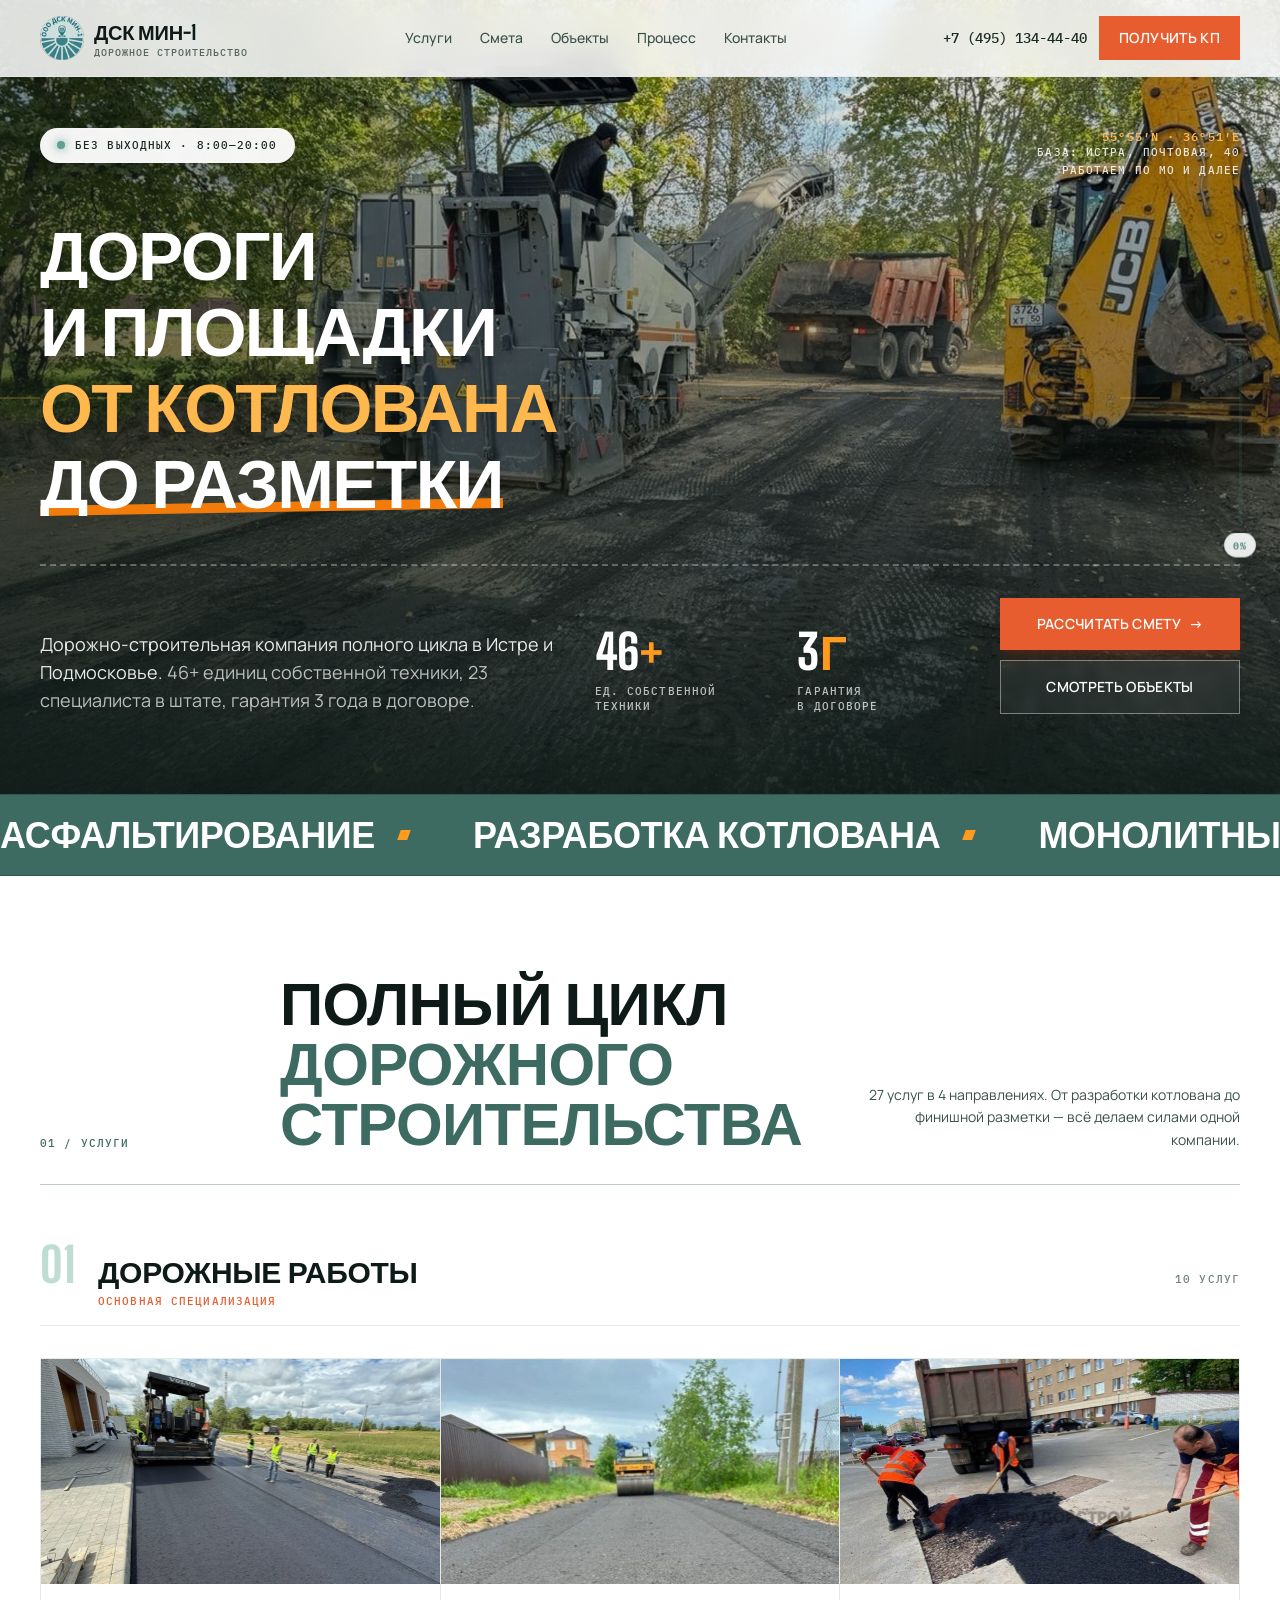
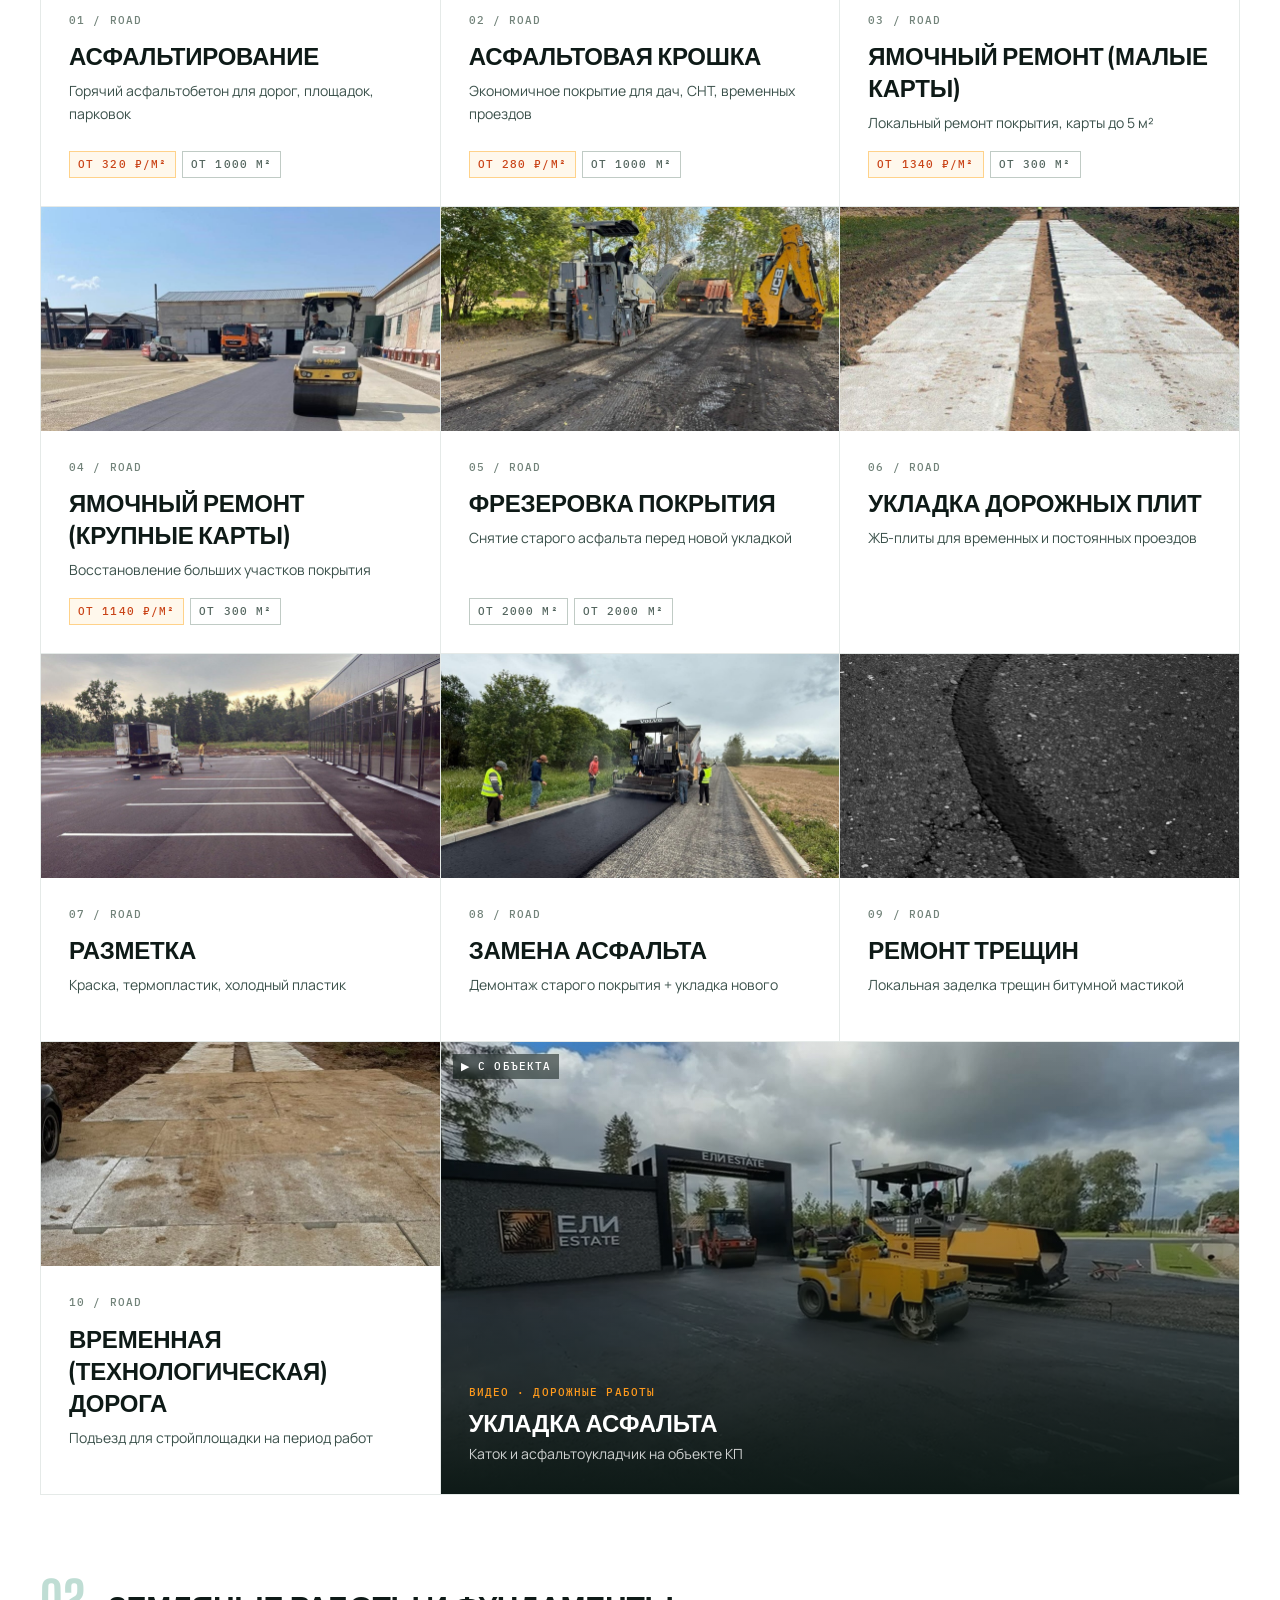
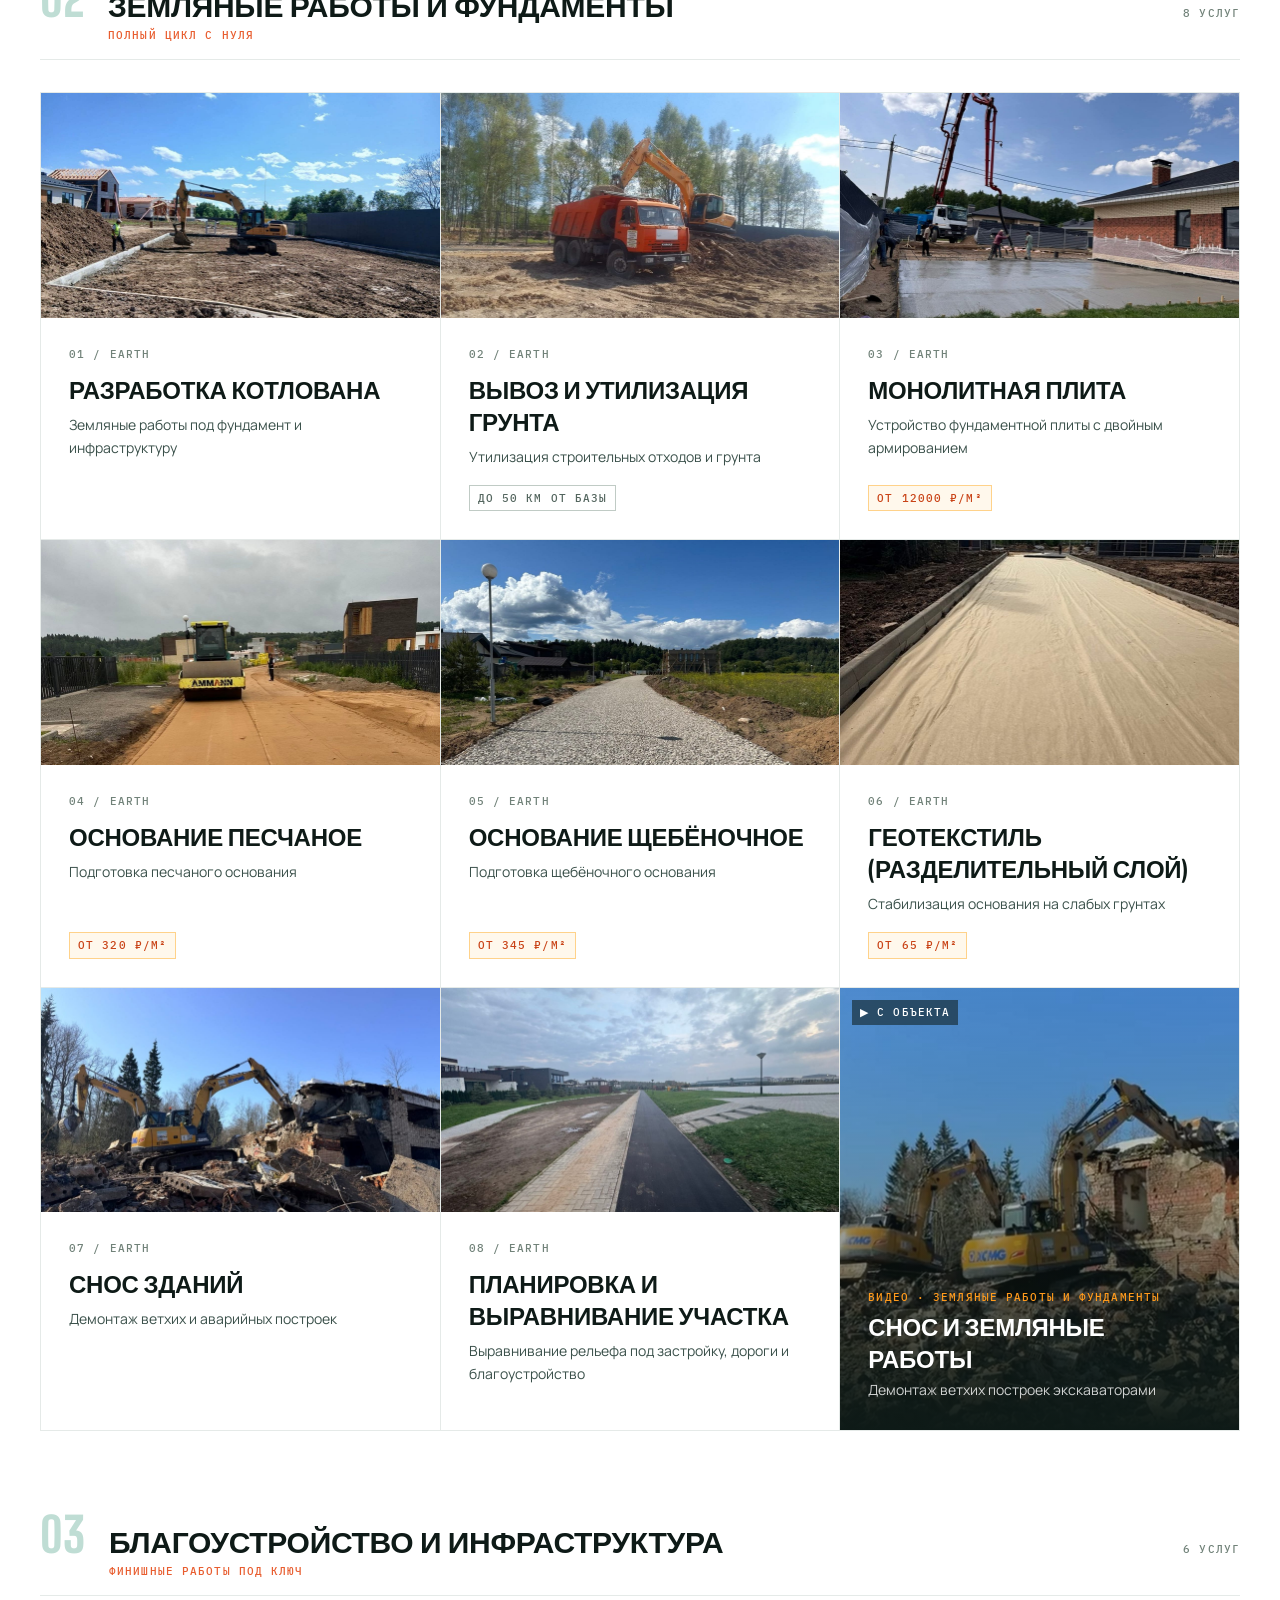
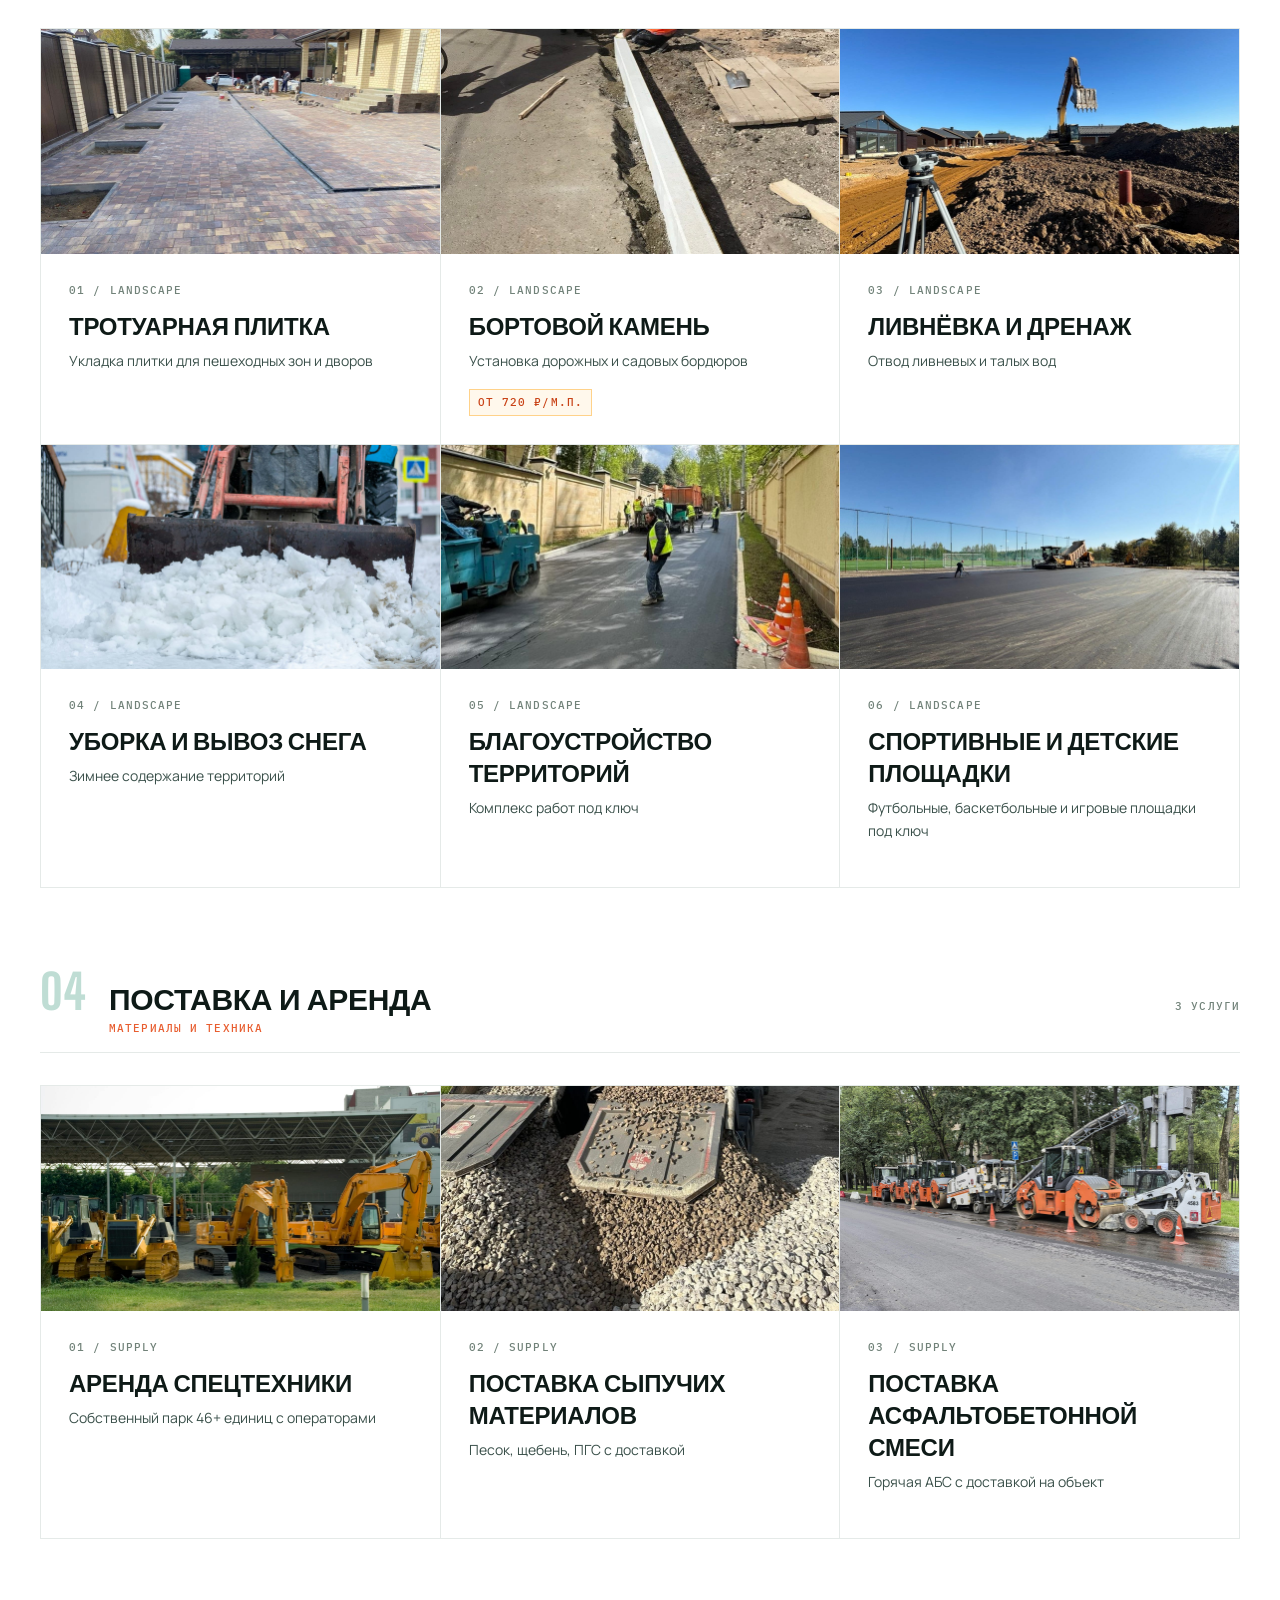
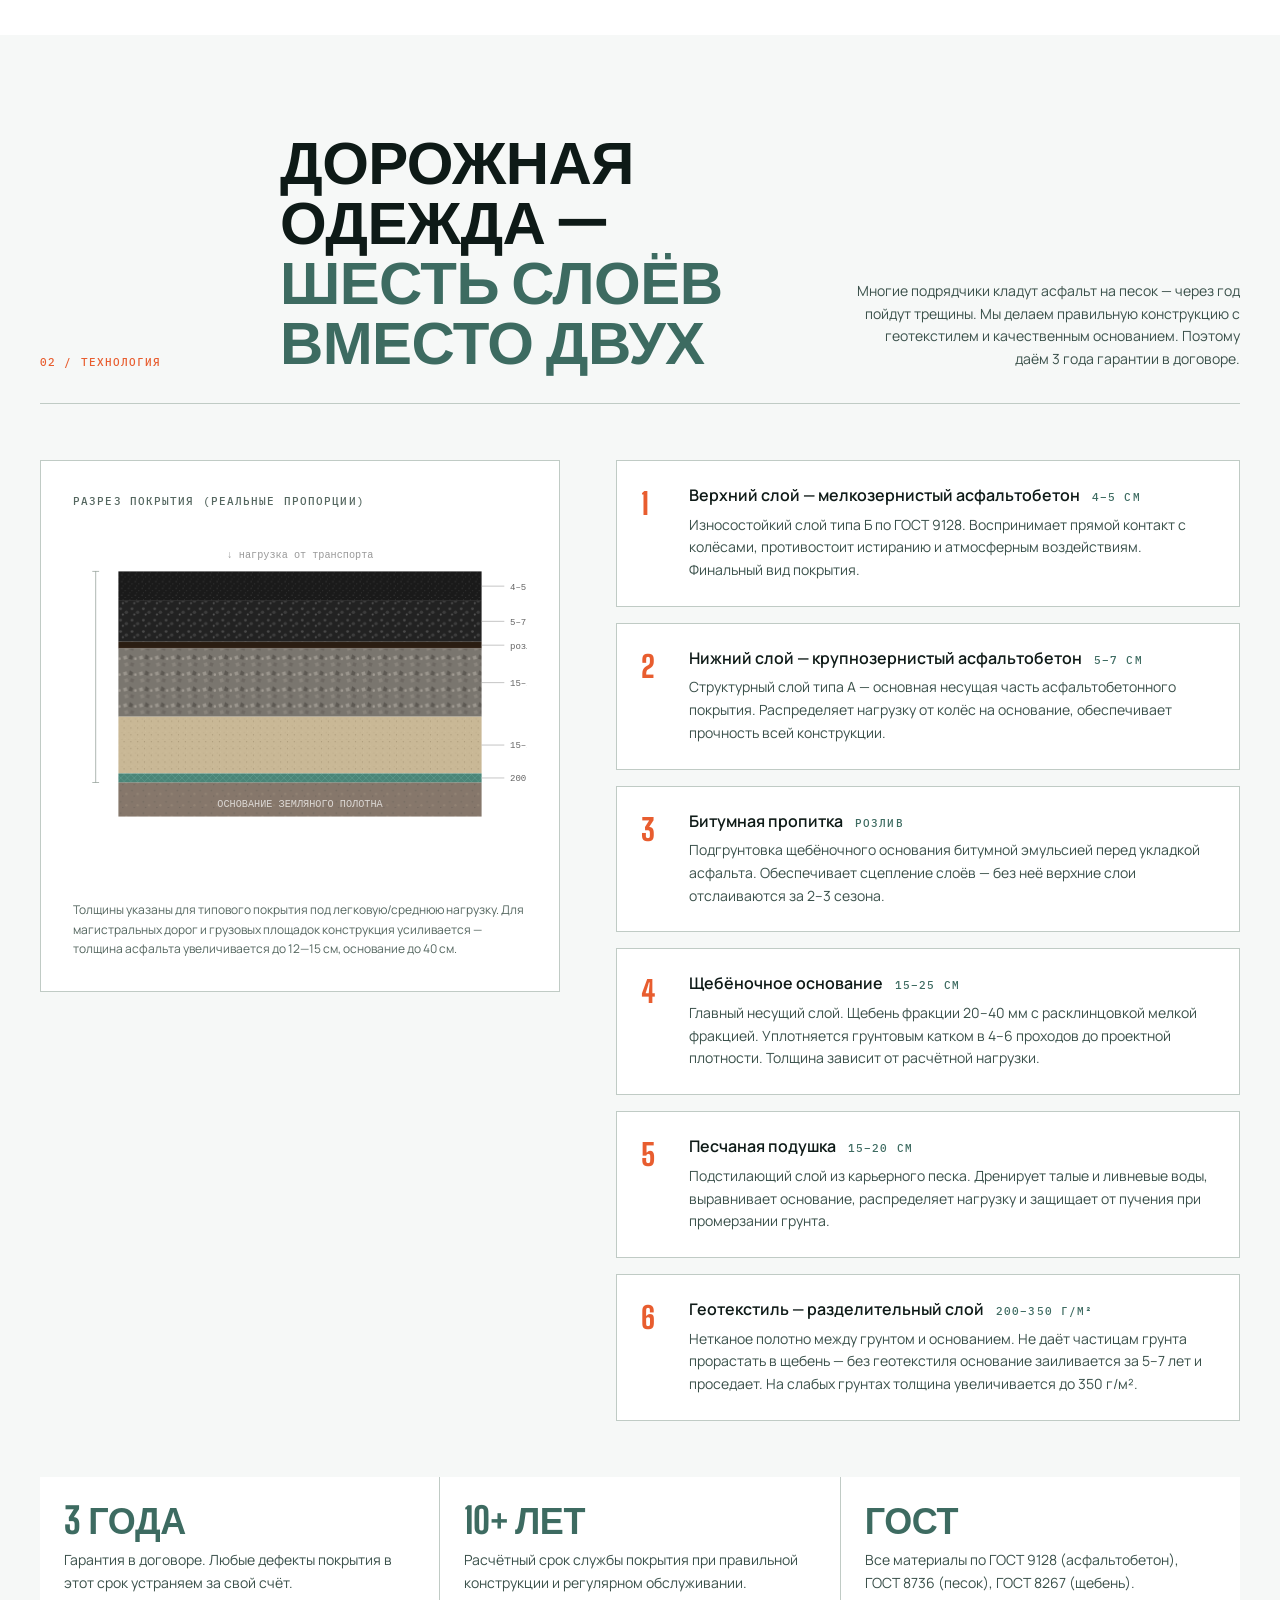
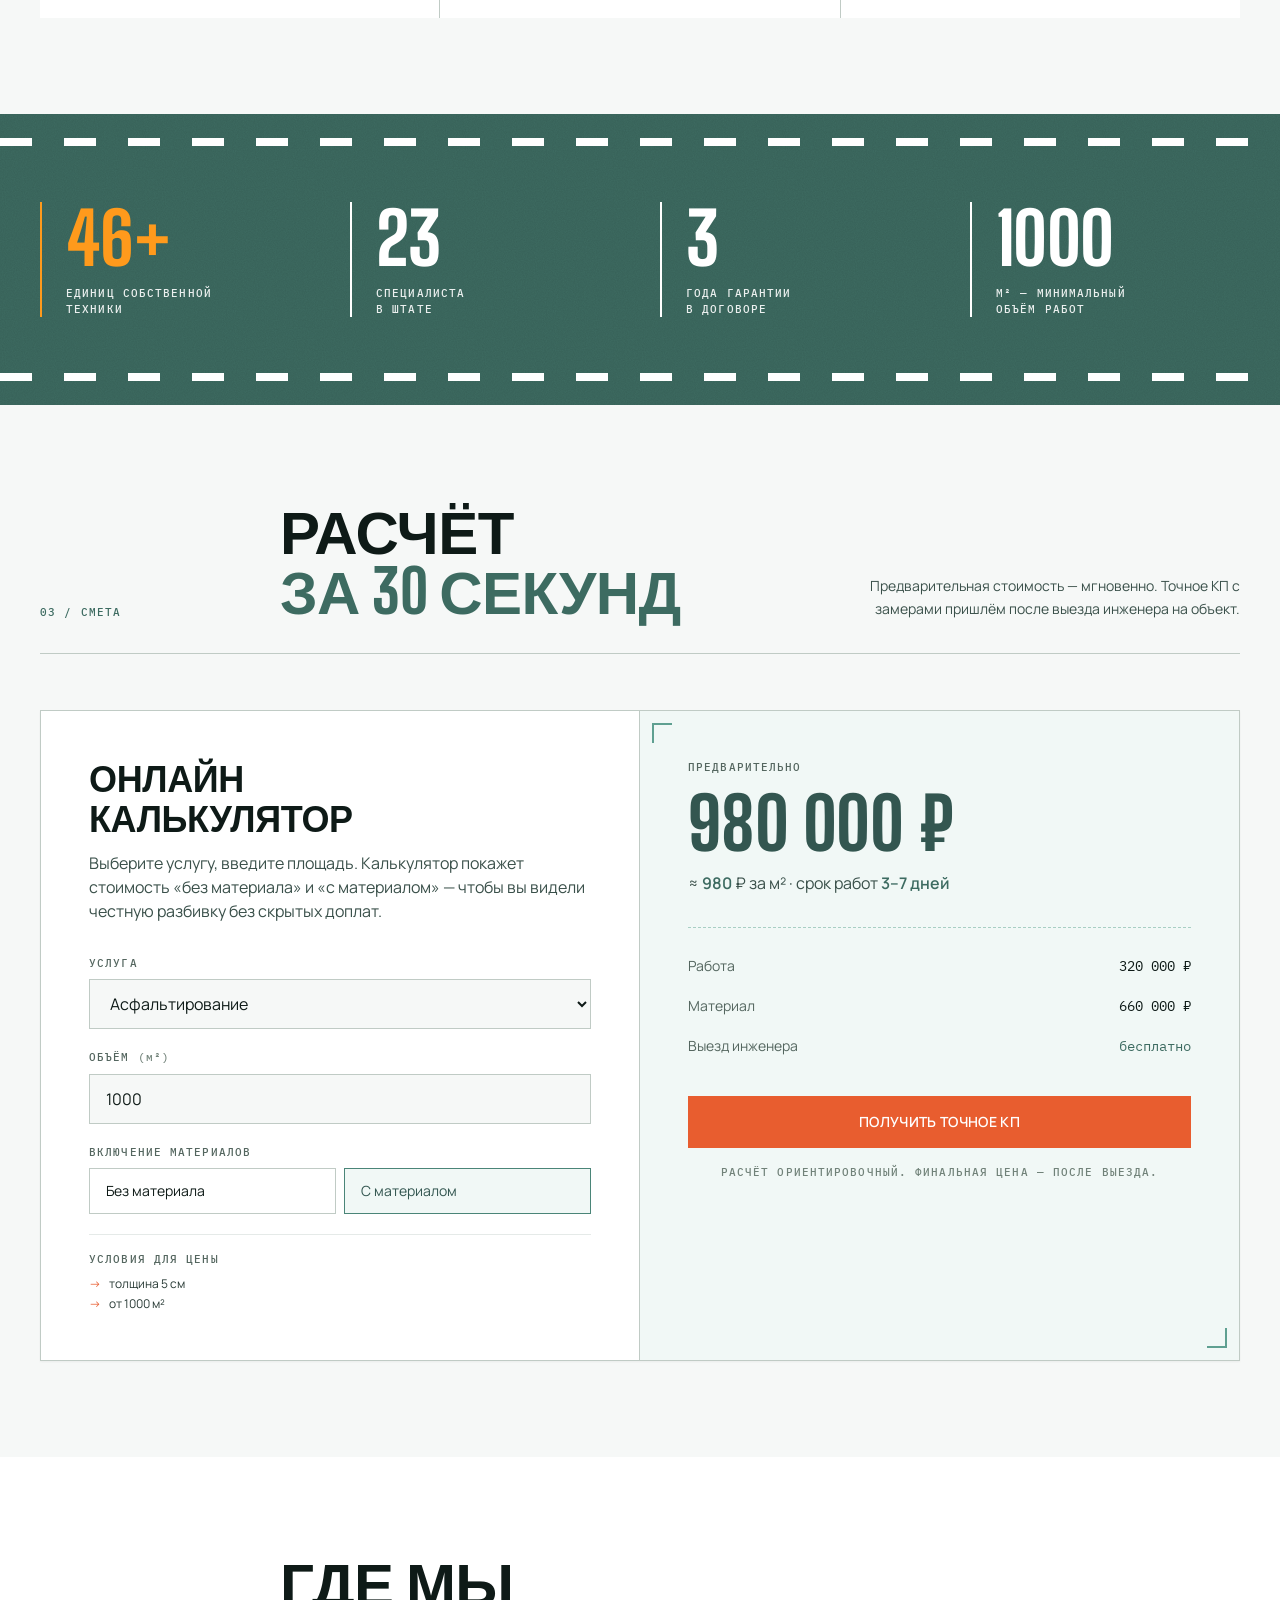
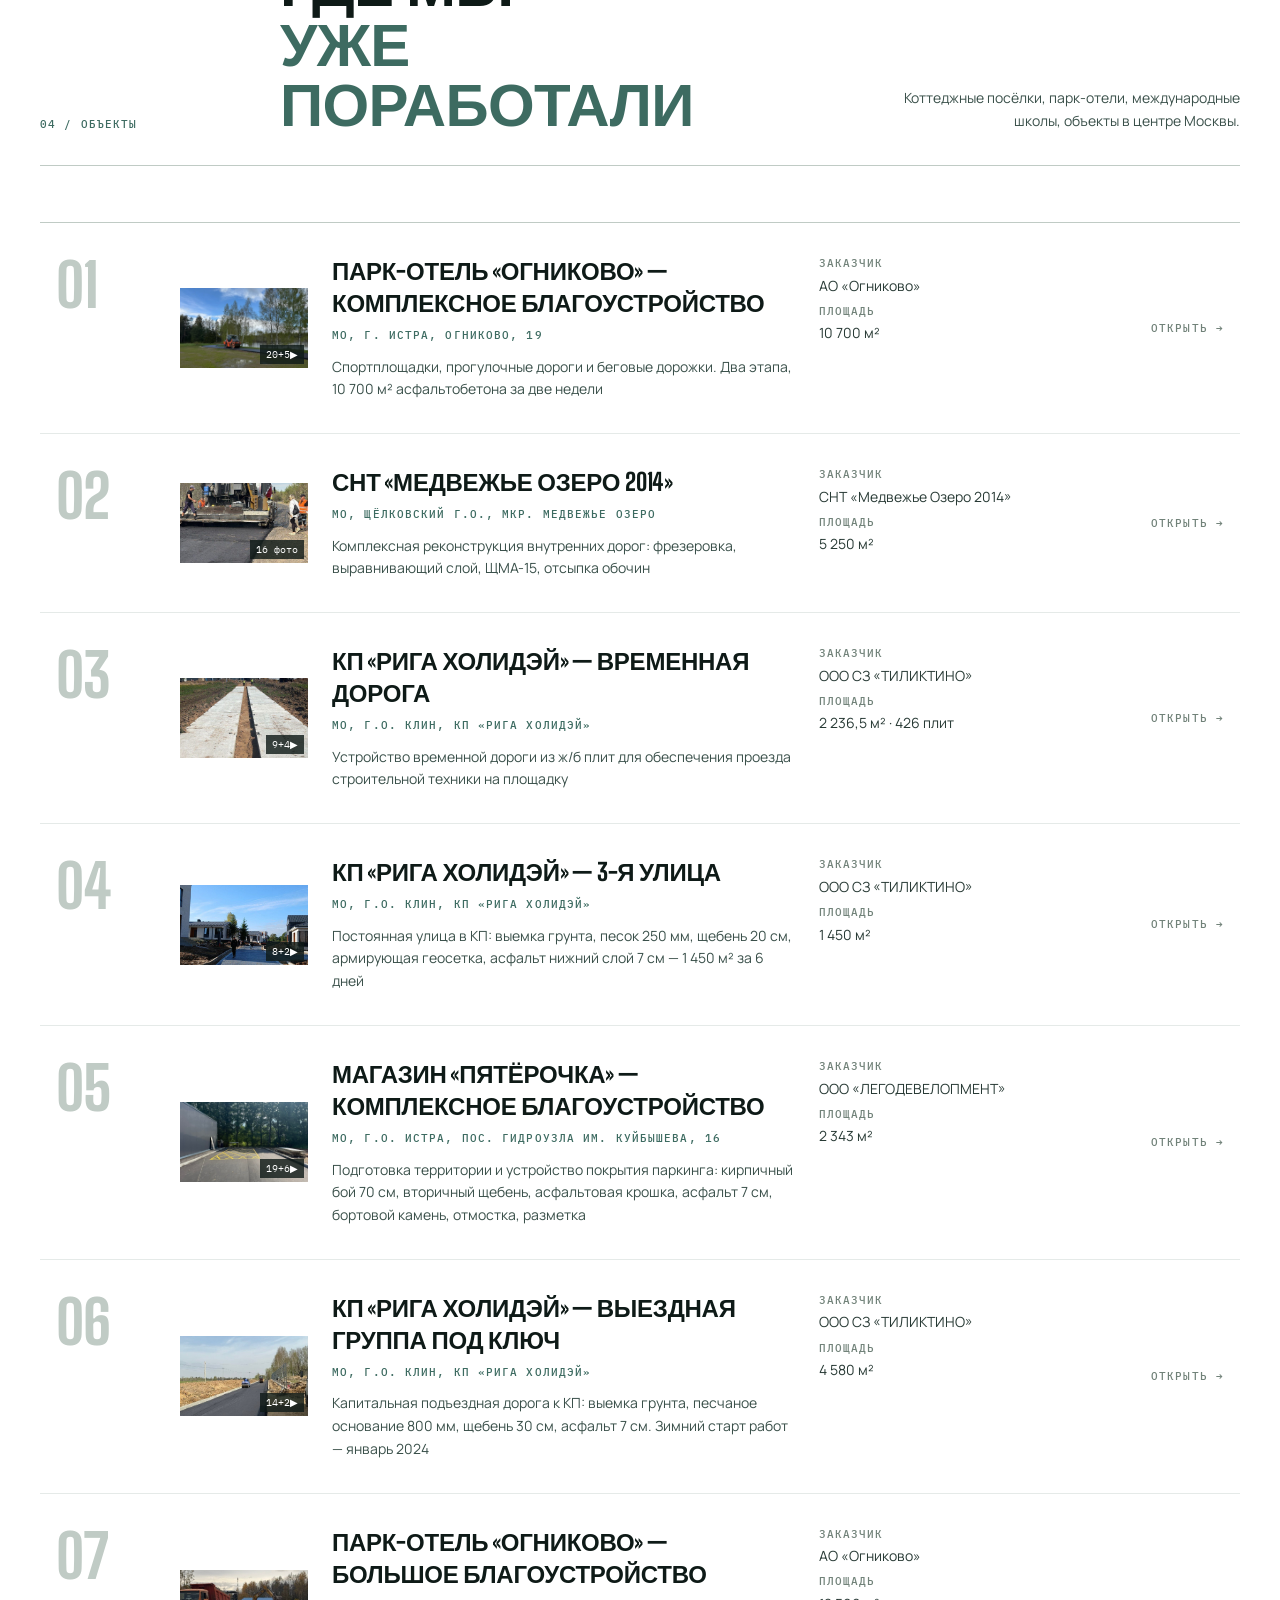
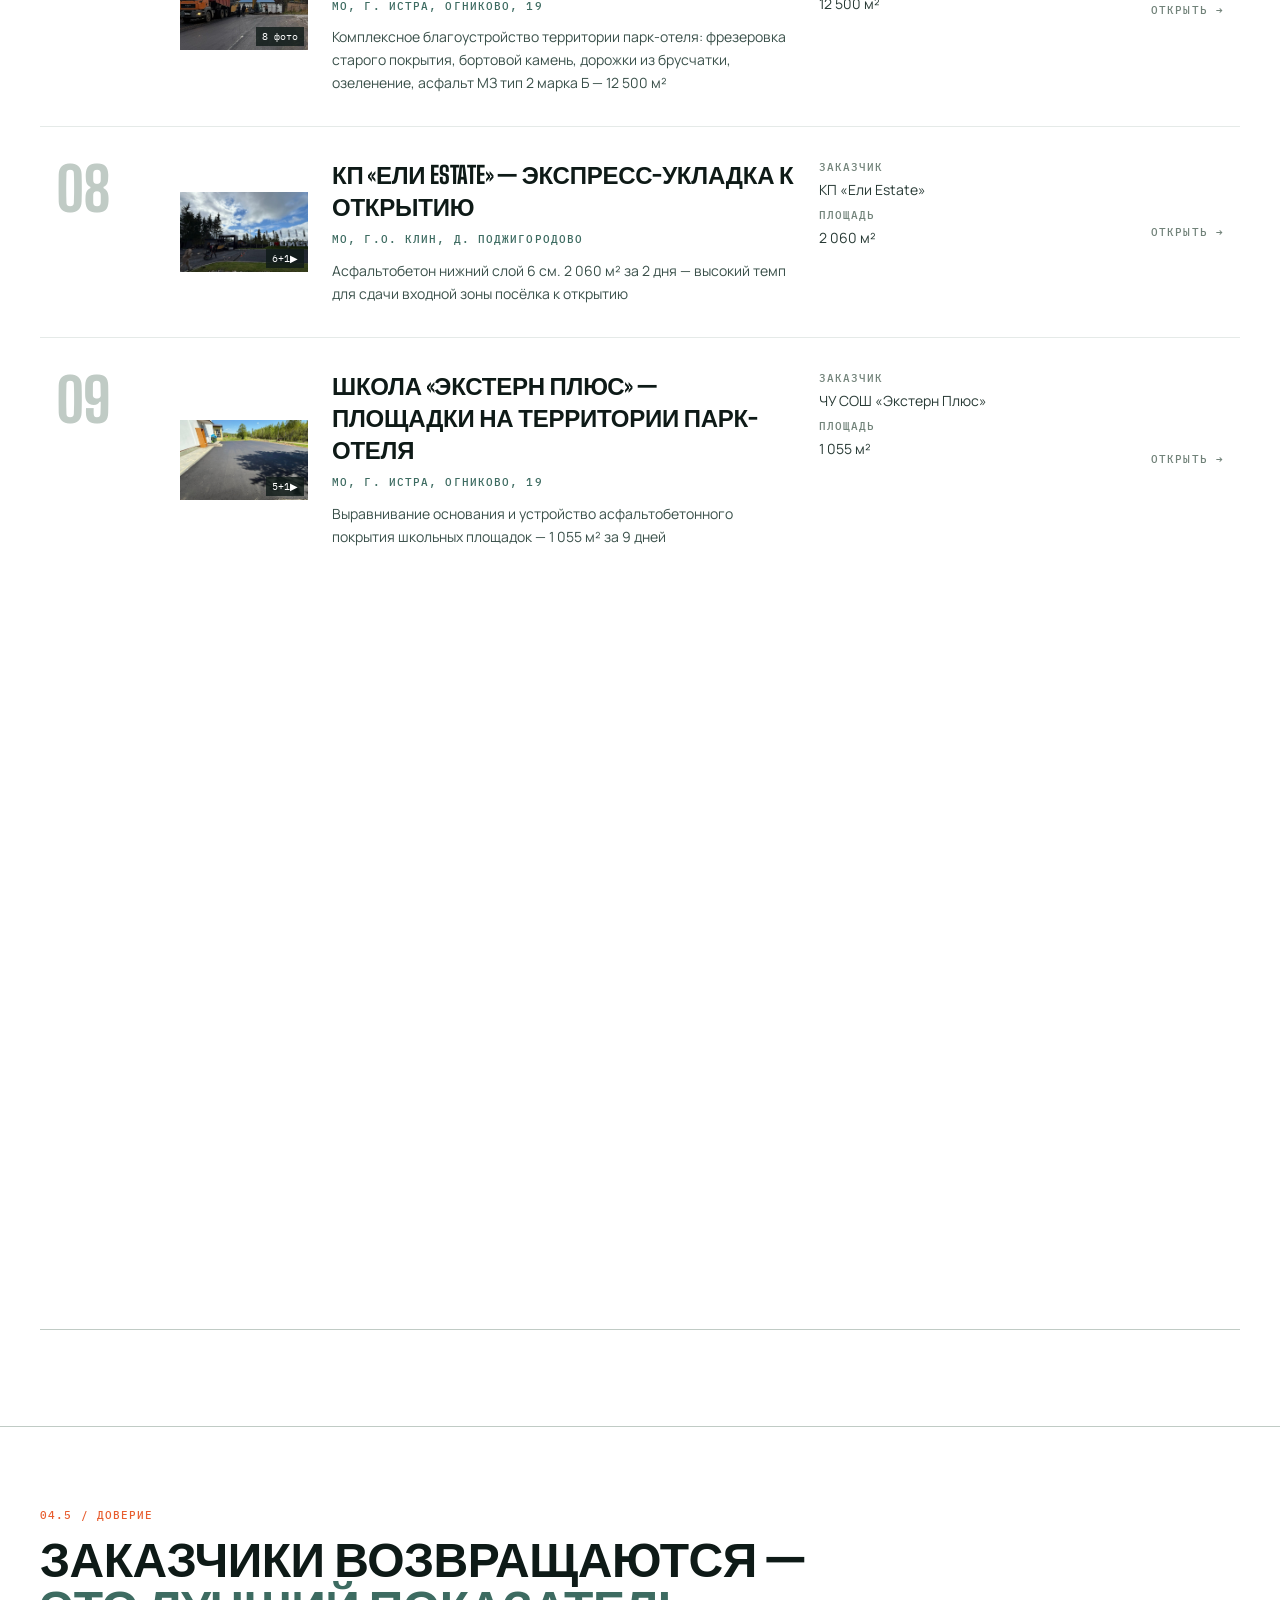
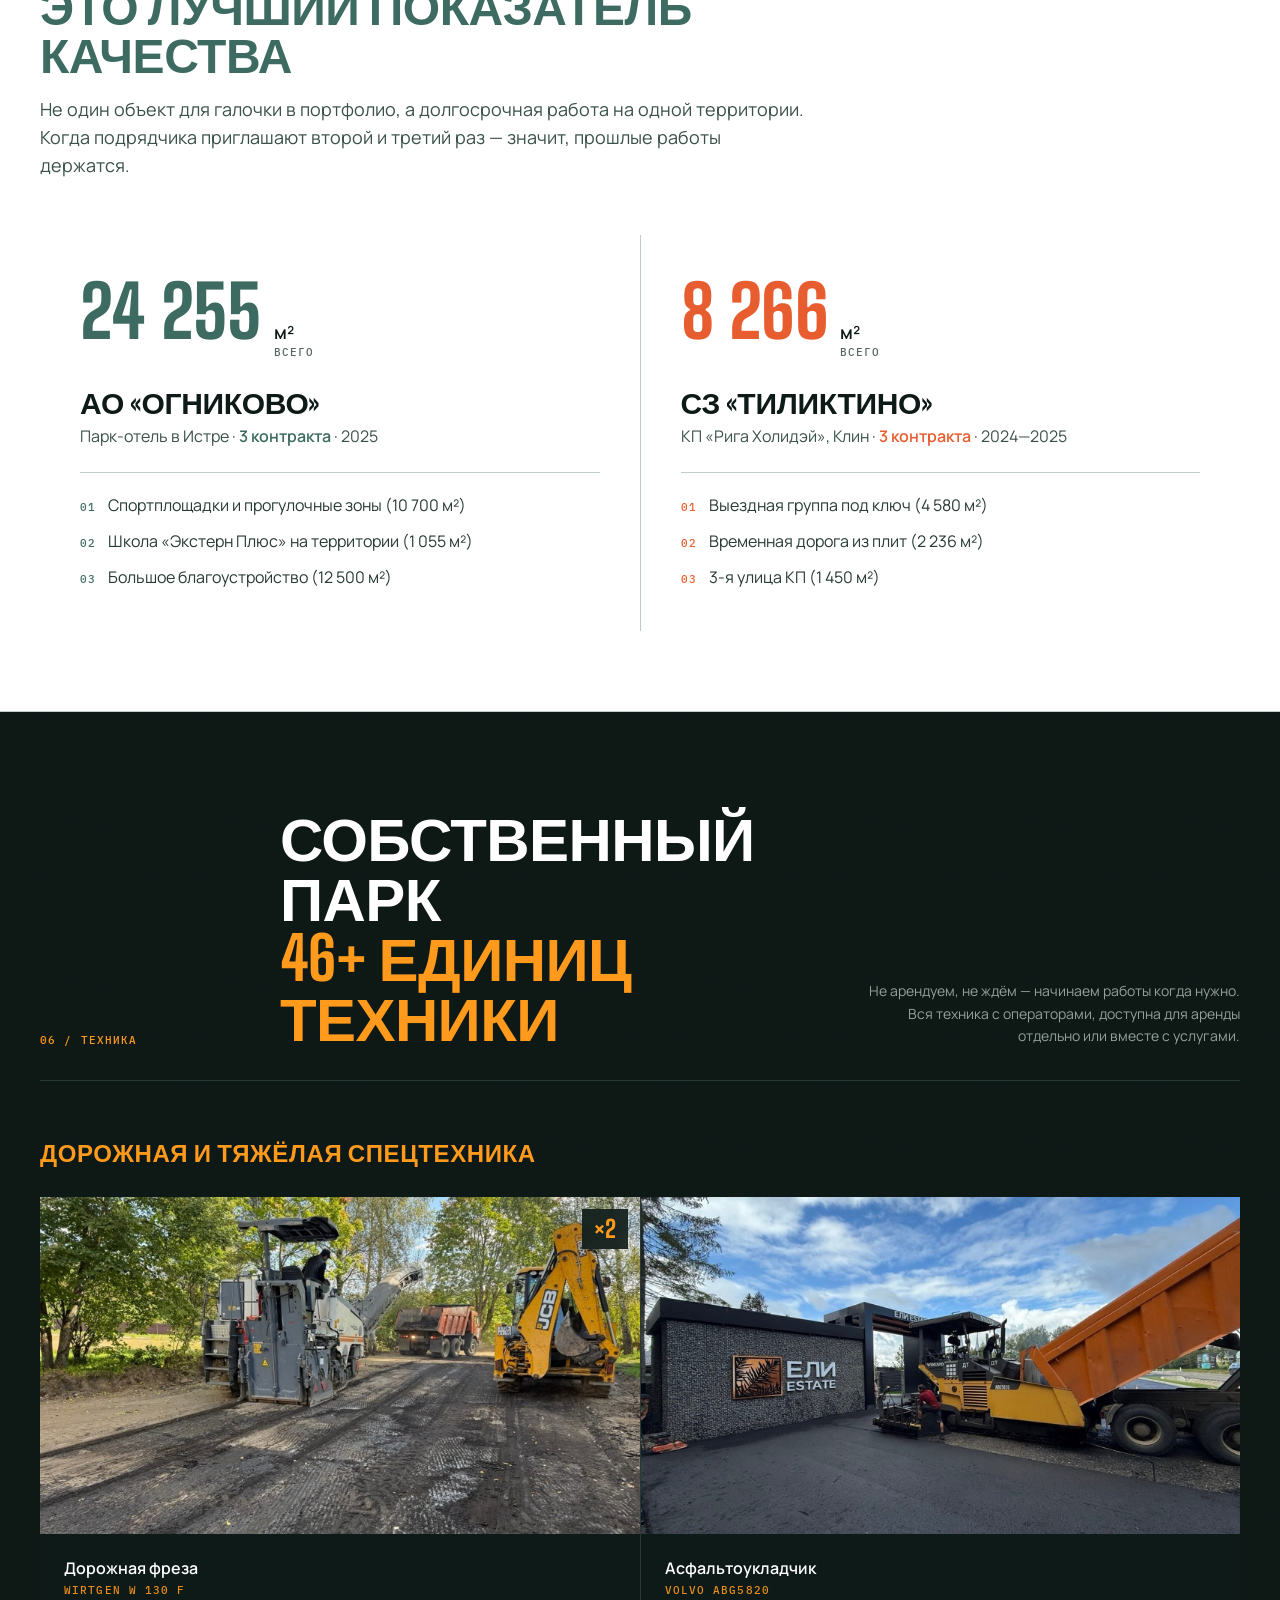
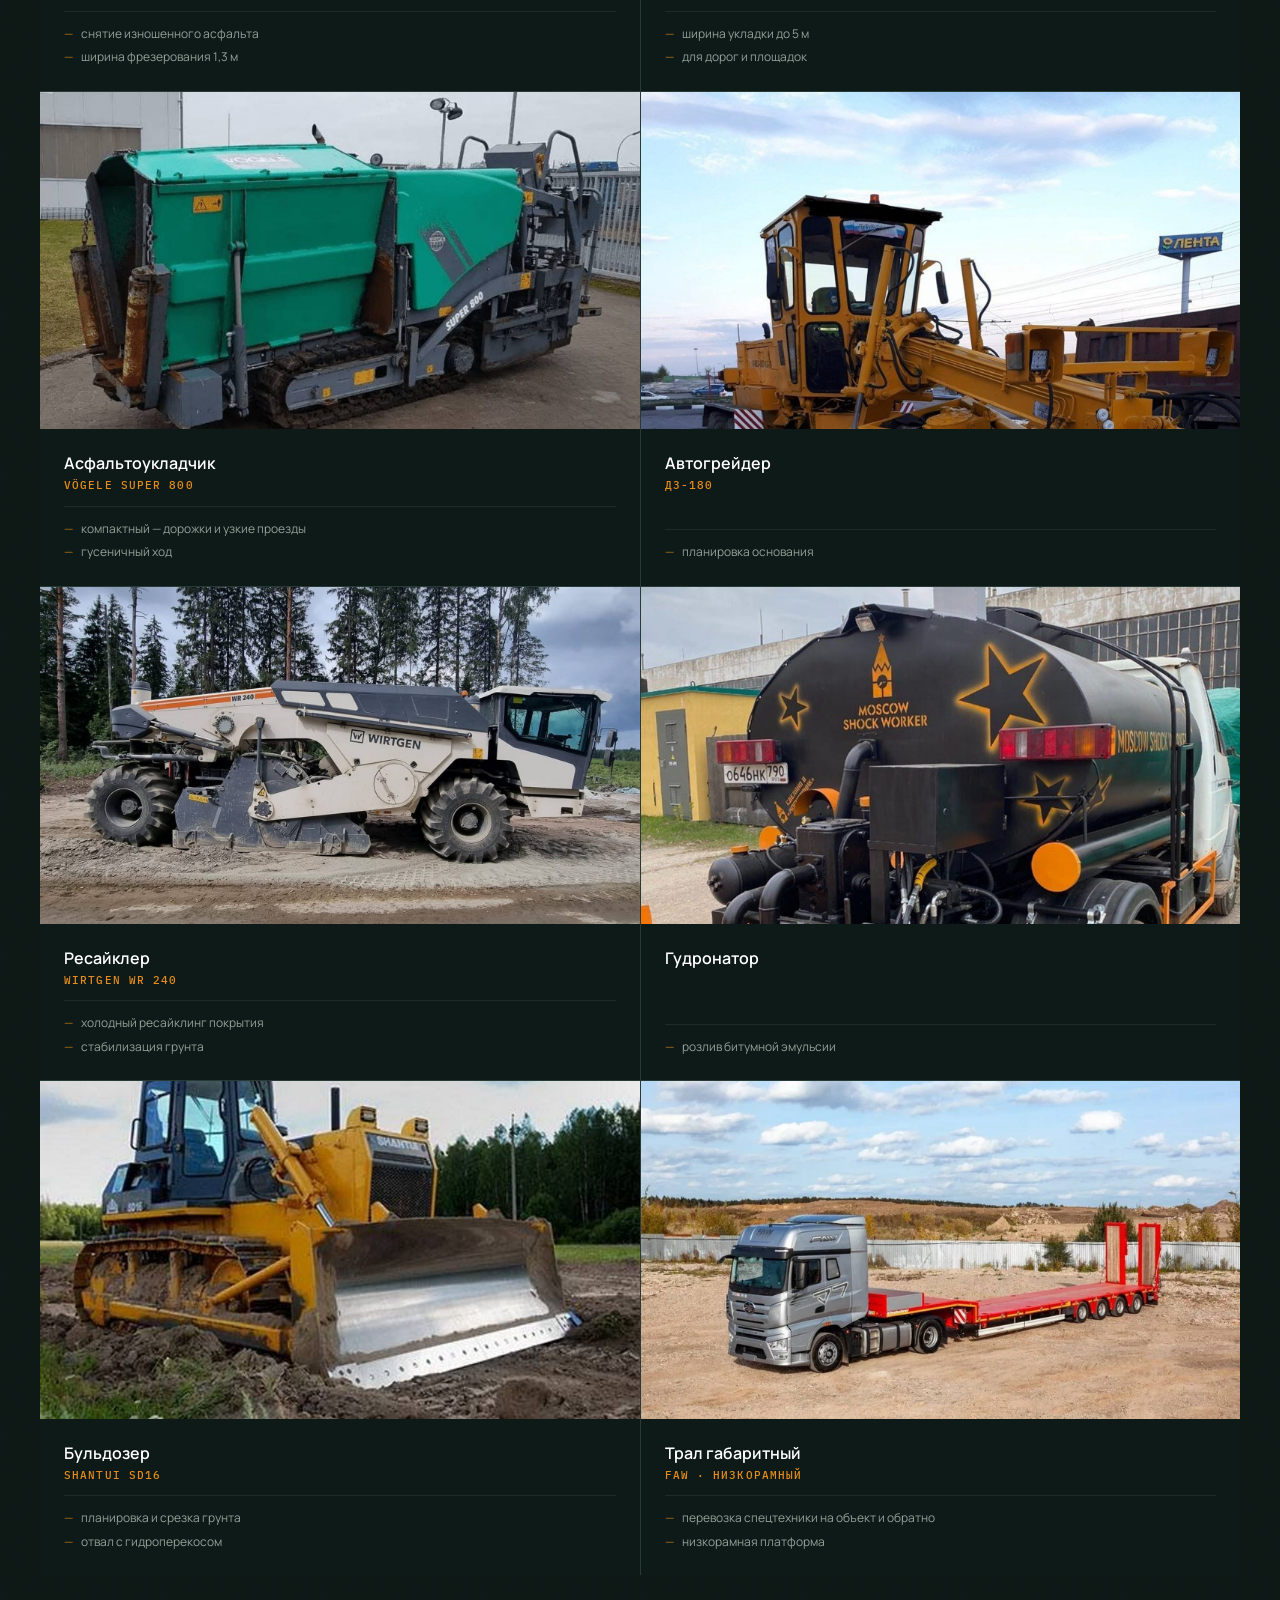
==== commit 53a3266a: "v18" ====
--- a/index.html
+++ b/index.html
@@ -1,9 +1,9 @@
 <!DOCTYPE html><html lang="ru"> <head><meta charset="UTF-8"><meta name="viewport" content="width=device-width, initial-scale=1.0, viewport-fit=cover"><meta name="theme-color" content="#0F1A1D"><meta name="format-detection" content="telephone=no"><meta name="robots" content="index, follow, max-image-preview:large, max-snippet:-1, max-video-preview:-1"><meta name="author" content="ООО «ДСК МИН-1»"><meta name="generator" content="Astro v5.18.1"><meta http-equiv="X-UA-Compatible" content="IE=edge"><!-- Geo tags для региональной выдачи --><meta name="geo.region" content="RU-MOS"><meta name="geo.placename" content="Истра, Московская область"><meta name="geo.position" content="55.9138;36.8681"><meta name="ICBM" content="55.9138, 36.8681"><title>ДСК МИН-1 — Дорожно-строительные работы полного цикла</title><meta name="description" content="Асфальтирование, благоустройство, земляные работы, поставка материалов и аренда спецтехники по Подмосковью. Собственный парк 46 единиц, 23 специалиста в штате, гарантия 3 года в договоре."><link rel="canonical" href="https://dskmin1.ru/"><!-- LCP preload: первый Hero-слайд. Responsive через imagesrcset.
-       На главной даёт прирост LCP ~300-600ms. --><link rel="preload" as="image" href="/images/hero/hero-01.jpg" imagesrcset="/images/hero/hero-01-mobile.jpg 768w, /images/hero/hero-01.jpg 1920w" imagesizes="100vw" fetchpriority="high"><!-- Favicons / PWA icons --><link rel="icon" type="image/x-icon" href="/favicon.ico"><link rel="icon" type="image/png" sizes="16x16" href="/brand/favicon-16.png"><link rel="icon" type="image/png" sizes="32x32" href="/brand/favicon-32.png"><link rel="icon" type="image/png" sizes="192x192" href="/brand/favicon-192.png"><link rel="apple-touch-icon" sizes="180x180" href="/brand/apple-touch-icon.png"><!-- Open Graph --><meta property="og:type" content="website"><meta property="og:title" content="ДСК МИН-1 — Дорожно-строительные работы полного цикла"><meta property="og:description" content="Асфальтирование, благоустройство, земляные работы, поставка материалов и аренда спецтехники по Подмосковью. Собственный парк 46 единиц, 23 специалиста в штате, гарантия 3 года в договоре."><meta property="og:image" content="https://dskmin1.ru/brand/og-preview.png"><meta property="og:image:width" content="1200"><meta property="og:image:height" content="630"><meta property="og:locale" content="ru_RU"><!-- Twitter Card --><meta name="twitter:card" content="summary_large_image"><meta name="twitter:title" content="ДСК МИН-1 — Дорожно-строительные работы полного цикла"><meta name="twitter:description" content="Асфальтирование, благоустройство, земляные работы, поставка материалов и аренда спецтехники по Подмосковью. Собственный парк 46 единиц, 23 специалиста в штате, гарантия 3 года в договоре."><meta name="twitter:image" content="https://dskmin1.ru/brand/og-preview.png"><!-- Preconnect for fonts --><link rel="preconnect" href="https://fonts.googleapis.com"><link rel="preconnect" href="https://fonts.gstatic.com" crossorigin><!-- display=swap уже в URL — даёт FOIT-free загрузку. media=print + onload — отложенная загрузка без блокировки. --><link rel="preload" as="style" href="https://fonts.googleapis.com/css2?family=Big+Shoulders+Display:wght@600;700;800;900&family=IBM+Plex+Mono:wght@400;500&family=Manrope:wght@300;400;500;600;700;800&display=swap"><link href="https://fonts.googleapis.com/css2?family=Big+Shoulders+Display:wght@600;700;800;900&family=IBM+Plex+Mono:wght@400;500&family=Manrope:wght@300;400;500;600;700;800&display=swap" rel="stylesheet"><!-- Schema.org LocalBusiness --><script type="application/ld+json">{"@context":"https://schema.org","@type":"GeneralContractor","@id":"https://dskmin1.ru/#organization","name":"ООО «ДСК МИН-1»","alternateName":"ДСК МИН-1","description":"Асфальтирование, благоустройство, земляные работы, поставка материалов и аренда спецтехники по Подмосковью. Собственный парк 46 единиц, 23 специалиста в штате, гарантия 3 года в договоре.","telephone":"+7 (985) 172-22-71","email":"ooo.dskmin1@mail.ru","url":"https://dskmin1.ru/","logo":"https://dskmin1.ru/brand/logo-circle-1024.png","image":"https://dskmin1.ru/brand/og-preview.png","foundingDate":"2024","address":{"@type":"PostalAddress","streetAddress":"ул. Почтовая, 40","addressLocality":"Истра","addressRegion":"Московская область","postalCode":"143500","addressCountry":"RU"},"geo":{"@type":"GeoCoordinates","latitude":55.9138,"longitude":36.8681},"openingHoursSpecification":{"@type":"OpeningHoursSpecification","dayOfWeek":["Monday","Tuesday","Wednesday","Thursday","Friday","Saturday","Sunday"],"opens":"08:00","closes":"20:00"},"areaServed":[{"@type":"State","name":"Московская область"},{"@type":"City","name":"Москва"}],"sameAs":["https://wa.me/79851722271","https://t.me/stroi_DSK1"],"contactPoint":{"@type":"ContactPoint","telephone":"+7 (985) 172-22-71","contactType":"sales","areaServed":"RU","availableLanguage":"Russian"},"identifier":[{"@type":"PropertyValue","propertyID":"ИНН","value":"5017138574"},{"@type":"PropertyValue","propertyID":"ОГРН","value":"1245000122080"}]}</script><!-- Schema.org Organization (для логотипа в выдаче) --><script type="application/ld+json">{"@context":"https://schema.org","@type":"Organization","name":"ООО «ДСК МИН-1»","url":"https://dskmin1.ru/","logo":"https://dskmin1.ru/brand/logo-circle-1024.png"}</script><!-- Schema.org WebSite (для sitelinks search box) --><script type="application/ld+json">{"@context":"https://schema.org","@type":"WebSite","name":"ДСК МИН-1","url":"https://dskmin1.ru/","inLanguage":"ru-RU"}</script><link rel="stylesheet" href="/_astro/index.BFcr5BpU.css">
+       На главной даёт прирост LCP ~300-600ms. --><link rel="preload" as="image" href="/images/hero/hero-01.jpg" imagesrcset="/images/hero/hero-01-mobile.jpg 768w, /images/hero/hero-01.jpg 1920w" imagesizes="100vw" fetchpriority="high"><!-- Favicons / PWA icons --><link rel="icon" type="image/x-icon" href="/favicon.ico"><link rel="icon" type="image/png" sizes="16x16" href="/brand/favicon-16.png"><link rel="icon" type="image/png" sizes="32x32" href="/brand/favicon-32.png"><link rel="icon" type="image/png" sizes="192x192" href="/brand/favicon-192.png"><link rel="apple-touch-icon" sizes="180x180" href="/brand/apple-touch-icon.png"><!-- Open Graph --><meta property="og:type" content="website"><meta property="og:title" content="ДСК МИН-1 — Дорожно-строительные работы полного цикла"><meta property="og:description" content="Асфальтирование, благоустройство, земляные работы, поставка материалов и аренда спецтехники по Подмосковью. Собственный парк 46 единиц, 23 специалиста в штате, гарантия 3 года в договоре."><meta property="og:image" content="https://dskmin1.ru/brand/og-preview.png"><meta property="og:image:width" content="1200"><meta property="og:image:height" content="630"><meta property="og:locale" content="ru_RU"><!-- Twitter Card --><meta name="twitter:card" content="summary_large_image"><meta name="twitter:title" content="ДСК МИН-1 — Дорожно-строительные работы полного цикла"><meta name="twitter:description" content="Асфальтирование, благоустройство, земляные работы, поставка материалов и аренда спецтехники по Подмосковью. Собственный парк 46 единиц, 23 специалиста в штате, гарантия 3 года в договоре."><meta name="twitter:image" content="https://dskmin1.ru/brand/og-preview.png"><!-- Preconnect for fonts --><link rel="preconnect" href="https://fonts.googleapis.com"><link rel="preconnect" href="https://fonts.gstatic.com" crossorigin><!-- display=swap уже в URL — даёт FOIT-free загрузку. media=print + onload — отложенная загрузка без блокировки. --><link rel="preload" as="style" href="https://fonts.googleapis.com/css2?family=Big+Shoulders+Display:wght@600;700;800;900&family=IBM+Plex+Mono:wght@400;500&family=Manrope:wght@300;400;500;600;700;800&display=swap"><link href="https://fonts.googleapis.com/css2?family=Big+Shoulders+Display:wght@600;700;800;900&family=IBM+Plex+Mono:wght@400;500&family=Manrope:wght@300;400;500;600;700;800&display=swap" rel="stylesheet"><!-- Schema.org LocalBusiness --><script type="application/ld+json">{"@context":"https://schema.org","@type":"GeneralContractor","@id":"https://dskmin1.ru/#organization","name":"ООО «ДСК МИН-1»","alternateName":"ДСК МИН-1","description":"Асфальтирование, благоустройство, земляные работы, поставка материалов и аренда спецтехники по Подмосковью. Собственный парк 46 единиц, 23 специалиста в штате, гарантия 3 года в договоре.","telephone":"+7 (495) 134-44-40","email":"ooo.dskmin1@mail.ru","url":"https://dskmin1.ru/","logo":"https://dskmin1.ru/brand/logo-circle-1024.png","image":"https://dskmin1.ru/brand/og-preview.png","foundingDate":"2024","address":{"@type":"PostalAddress","streetAddress":"ул. Почтовая, 40","addressLocality":"Истра","addressRegion":"Московская область","postalCode":"143500","addressCountry":"RU"},"geo":{"@type":"GeoCoordinates","latitude":55.9138,"longitude":36.8681},"openingHoursSpecification":{"@type":"OpeningHoursSpecification","dayOfWeek":["Monday","Tuesday","Wednesday","Thursday","Friday","Saturday","Sunday"],"opens":"08:00","closes":"20:00"},"areaServed":[{"@type":"State","name":"Московская область"},{"@type":"City","name":"Москва"}],"sameAs":["https://wa.me/74951344440","https://t.me/stroi_DSK1"],"contactPoint":{"@type":"ContactPoint","telephone":"+7 (495) 134-44-40","contactType":"sales","areaServed":"RU","availableLanguage":"Russian"},"identifier":[{"@type":"PropertyValue","propertyID":"ИНН","value":"5017138574"},{"@type":"PropertyValue","propertyID":"ОГРН","value":"1245000122080"}]}</script><!-- Schema.org Organization (для логотипа в выдаче) --><script type="application/ld+json">{"@context":"https://schema.org","@type":"Organization","name":"ООО «ДСК МИН-1»","url":"https://dskmin1.ru/","logo":"https://dskmin1.ru/brand/logo-circle-1024.png"}</script><!-- Schema.org WebSite (для sitelinks search box) --><script type="application/ld+json">{"@context":"https://schema.org","@type":"WebSite","name":"ДСК МИН-1","url":"https://dskmin1.ru/","inLanguage":"ru-RU"}</script><link rel="stylesheet" href="/_astro/index.BBo-LDpt.css">
 <style>@keyframes marquee{to{transform:translate(-50%)}}.animate-marquee[data-astro-cid-bbe6dxrz]{animation:marquee 40s linear infinite}.hero-slide[data-astro-cid-bbe6dxrz]{opacity:0;transition:opacity 1s ease-in-out;pointer-events:none}.hero-slide[data-astro-cid-bbe6dxrz][data-active=true]{opacity:1;pointer-events:auto}.hero-slide[data-astro-cid-bbe6dxrz] img[data-astro-cid-bbe6dxrz]{transform:scale(1);transition:transform 7s linear;will-change:transform}.hero-slide[data-astro-cid-bbe6dxrz][data-active=true] img[data-astro-cid-bbe6dxrz]{transform:scale(1.06)}.hero-dot[data-astro-cid-bbe6dxrz][aria-selected=true]{background-color:#ffffff26}.hero-dot[data-astro-cid-bbe6dxrz][aria-selected=true] .hero-dot-fill[data-astro-cid-bbe6dxrz]{width:100%;transition-duration:var(--slide-duration, 6s)}@media(prefers-reduced-motion:reduce){.hero-slide[data-astro-cid-bbe6dxrz],.hero-slide[data-astro-cid-bbe6dxrz] img[data-astro-cid-bbe6dxrz]{transition:none}.hero-slide[data-astro-cid-bbe6dxrz] img[data-astro-cid-bbe6dxrz]{transform:none!important}.hero-dot-fill[data-astro-cid-bbe6dxrz]{display:none}}@media(min-width:768px){[data-astro-cid-bbe6dxrz][data-hero-slider].hero-video-on .hero-controls[data-astro-cid-bbe6dxrz]{display:none}}.faq-item[data-astro-cid-z6gx6xcw]>summary[data-astro-cid-z6gx6xcw]::-webkit-details-marker{display:none}.faq-item[data-astro-cid-z6gx6xcw]>summary[data-astro-cid-z6gx6xcw]{-webkit-tap-highlight-color:transparent}.faq-item[data-astro-cid-z6gx6xcw]>div[data-astro-cid-z6gx6xcw]{animation:faq-in .22s ease-out}@keyframes faq-in{0%{opacity:0;transform:translateY(-4px)}to{opacity:1;transform:translateY(0)}}
-</style></head> <body>  <a href="#main-content" class="skip-link">Перейти к содержимому</a> <header class="fixed top-0 left-0 right-0 z-50 border-b border-ink-100 bg-white/85 backdrop-blur-lg"> <div class="container-x flex items-center justify-between gap-4 py-3 md:py-4"> <!-- Logo --> <a href="/" class="flex items-center gap-2.5 shrink-0" aria-label="ДСК МИН-1"> <img src="/brand/logo-circle-64.png" srcset="/brand/logo-circle-64.png 1x, /brand/logo-circle-96.png 1.5x, /brand/favicon-192.png 2x" alt="ДСК МИН-1" width="44" height="44" class="w-10 h-10 md:w-11 md:h-11 shrink-0"> <div class="flex flex-col leading-none"> <span class="display text-lg md:text-xl text-ink-900">ДСК МИН-1</span> <span class="mono-tag text-ink-500 text-[10px] mt-0.5 hidden sm:block">Дорожное строительство</span> </div> </a> <!-- Desktop nav --> <nav class="hidden lg:flex items-center gap-7" aria-label="Основная навигация"> <a href="#services" class="text-sm text-ink-600 hover:text-mint-700 transition-colors font-medium"> Услуги </a><a href="#calc" class="text-sm text-ink-600 hover:text-mint-700 transition-colors font-medium"> Смета </a><a href="#cases" class="text-sm text-ink-600 hover:text-mint-700 transition-colors font-medium"> Объекты </a><a href="#process" class="text-sm text-ink-600 hover:text-mint-700 transition-colors font-medium"> Процесс </a><a href="#contact" class="text-sm text-ink-600 hover:text-mint-700 transition-colors font-medium"> Контакты </a> </nav> <!-- CTA block --> <div class="flex items-center gap-2 md:gap-3"> <a href="tel:+79851722271" class="hidden md:block font-mono text-sm font-medium text-ink-800 hover:text-mint-700 transition-colors whitespace-nowrap"> +7 (985) 172-22-71 </a> <a href="#contact" data-headlight class="hidden sm:inline-flex items-center gap-2 bg-amber-600 text-white font-semibold text-xs md:text-sm uppercase tracking-wide px-4 md:px-5 py-2.5 md:py-3 hover:bg-amber-700 transition-colors">
+</style></head> <body>  <a href="#main-content" class="skip-link">Перейти к содержимому</a> <header class="fixed top-0 left-0 right-0 z-50 border-b border-ink-100 bg-white/85 backdrop-blur-lg"> <div class="container-x flex items-center justify-between gap-4 py-3 md:py-4"> <!-- Logo --> <a href="/" class="flex items-center gap-2.5 shrink-0" aria-label="ДСК МИН-1"> <img src="/brand/logo-circle-64.png" srcset="/brand/logo-circle-64.png 1x, /brand/logo-circle-96.png 1.5x, /brand/favicon-192.png 2x" alt="ДСК МИН-1" width="44" height="44" class="w-10 h-10 md:w-11 md:h-11 shrink-0"> <div class="flex flex-col leading-none"> <span class="display text-lg md:text-xl text-ink-900">ДСК МИН-1</span> <span class="mono-tag text-ink-500 text-[10px] mt-0.5 hidden sm:block">Дорожное строительство</span> </div> </a> <!-- Desktop nav --> <nav class="hidden lg:flex items-center gap-7" aria-label="Основная навигация"> <a href="#services" class="text-sm text-ink-600 hover:text-mint-700 transition-colors font-medium"> Услуги </a><a href="#calc" class="text-sm text-ink-600 hover:text-mint-700 transition-colors font-medium"> Смета </a><a href="#cases" class="text-sm text-ink-600 hover:text-mint-700 transition-colors font-medium"> Объекты </a><a href="#process" class="text-sm text-ink-600 hover:text-mint-700 transition-colors font-medium"> Процесс </a><a href="#contact" class="text-sm text-ink-600 hover:text-mint-700 transition-colors font-medium"> Контакты </a> </nav> <!-- CTA block --> <div class="flex items-center gap-2 md:gap-3"> <a href="tel:+74951344440" class="hidden md:block font-mono text-sm font-medium text-ink-800 hover:text-mint-700 transition-colors whitespace-nowrap"> +7 (495) 134-44-40 </a> <a href="#contact" data-headlight class="hidden sm:inline-flex items-center gap-2 bg-amber-600 text-white font-semibold text-xs md:text-sm uppercase tracking-wide px-4 md:px-5 py-2.5 md:py-3 hover:bg-amber-700 transition-colors">
 Получить КП
-</a> <button id="navToggle" class="lg:hidden flex flex-col justify-center items-center gap-1.5 w-11 h-11 border border-ink-200 hover:border-ink-400 transition-colors" aria-label="Открыть меню"> <span class="block w-5 h-0.5 bg-ink-900 transition-all origin-center"></span> <span class="block w-5 h-0.5 bg-ink-900 transition-all origin-center"></span> <span class="block w-5 h-0.5 bg-ink-900 transition-all origin-center"></span> </button> </div> </div> </header> <!-- Mobile menu overlay --> <div id="mobileMenu" class="fixed inset-0 z-40 bg-white translate-x-full transition-transform duration-300 ease-out lg:hidden overflow-y-auto"> <div class="pt-20 pb-10 px-6 flex flex-col h-full"> <nav class="flex flex-col gap-1" aria-label="Мобильная навигация"> <a href="#services" data-mobile-link class="display text-3xl text-ink-900 py-4 border-b border-ink-100 hover:text-mint-700 transition-colors"> Услуги </a><a href="#calc" data-mobile-link class="display text-3xl text-ink-900 py-4 border-b border-ink-100 hover:text-mint-700 transition-colors"> Смета </a><a href="#cases" data-mobile-link class="display text-3xl text-ink-900 py-4 border-b border-ink-100 hover:text-mint-700 transition-colors"> Объекты </a><a href="#process" data-mobile-link class="display text-3xl text-ink-900 py-4 border-b border-ink-100 hover:text-mint-700 transition-colors"> Процесс </a><a href="#contact" data-mobile-link class="display text-3xl text-ink-900 py-4 border-b border-ink-100 hover:text-mint-700 transition-colors"> Контакты </a> </nav> <div class="mt-auto pt-10 space-y-3"> <a href="tel:+79851722271" class="block text-amber-600 font-semibold text-lg"> +7 (985) 172-22-71 </a> <a href="mailto:ooo.dskmin1@mail.ru" class="block text-ink-700 text-sm">
+</a> <button id="navToggle" class="lg:hidden flex flex-col justify-center items-center gap-1.5 w-11 h-11 border border-ink-200 hover:border-ink-400 transition-colors" aria-label="Открыть меню"> <span class="block w-5 h-0.5 bg-ink-900 transition-all origin-center"></span> <span class="block w-5 h-0.5 bg-ink-900 transition-all origin-center"></span> <span class="block w-5 h-0.5 bg-ink-900 transition-all origin-center"></span> </button> </div> </div> </header> <!-- Mobile menu overlay --> <div id="mobileMenu" class="fixed inset-0 z-40 bg-white translate-x-full transition-transform duration-300 ease-out lg:hidden overflow-y-auto"> <div class="pt-20 pb-10 px-6 flex flex-col h-full"> <nav class="flex flex-col gap-1" aria-label="Мобильная навигация"> <a href="#services" data-mobile-link class="display text-3xl text-ink-900 py-4 border-b border-ink-100 hover:text-mint-700 transition-colors"> Услуги </a><a href="#calc" data-mobile-link class="display text-3xl text-ink-900 py-4 border-b border-ink-100 hover:text-mint-700 transition-colors"> Смета </a><a href="#cases" data-mobile-link class="display text-3xl text-ink-900 py-4 border-b border-ink-100 hover:text-mint-700 transition-colors"> Объекты </a><a href="#process" data-mobile-link class="display text-3xl text-ink-900 py-4 border-b border-ink-100 hover:text-mint-700 transition-colors"> Процесс </a><a href="#contact" data-mobile-link class="display text-3xl text-ink-900 py-4 border-b border-ink-100 hover:text-mint-700 transition-colors"> Контакты </a> </nav> <div class="mt-auto pt-10 space-y-3"> <a href="tel:+74951344440" class="block text-amber-600 font-semibold text-lg"> +7 (495) 134-44-40 </a> <a href="mailto:ooo.dskmin1@mail.ru" class="block text-ink-700 text-sm">
 ooo.dskmin1@mail.ru
 </a> <div class="mono-tag text-ink-500 pt-3"> Без выходных · 8:00—20:00 </div> </div> </div> </div> <script type="module">const l=document.getElementById("navToggle"),e=document.getElementById("mobileMenu"),r=document.body;if(l&&e){const[n,a,o]=l.querySelectorAll("span"),t=()=>{e.classList.add("translate-x-full"),r.classList.remove("overflow-hidden"),n.style.transform="",a.style.opacity="",o.style.transform=""},c=()=>{e.classList.remove("translate-x-full"),r.classList.add("overflow-hidden"),n.style.transform="translateY(8px) rotate(45deg)",a.style.opacity="0",o.style.transform="translateY(-8px) rotate(-45deg)"};l.addEventListener("click",()=>{e.classList.contains("translate-x-full")?c():t()}),e.querySelectorAll("[data-mobile-link]").forEach(s=>{s.addEventListener("click",t)}),document.addEventListener("keydown",s=>{s.key==="Escape"&&t()})}</script> <main id="main-content"> <section class="relative overflow-hidden bg-ink-900 text-white" data-hero-slider data-astro-cid-bbe6dxrz> <!-- ============ SLIDER BACKGROUND ============ --> <div class="hero-slider absolute inset-0" aria-hidden="true" data-astro-cid-bbe6dxrz> <picture class="hero-slide absolute inset-0" data-slide-index="0" data-active="true" data-astro-cid-bbe6dxrz> <source media="(max-width: 768px)" srcset="/images/hero/hero-01-mobile.jpg" data-astro-cid-bbe6dxrz> <img src="/images/hero/hero-01.jpg" alt="Дорожный фрезер WIRTGEN W 130 F снимает старый асфальт" loading="eager" fetchpriority="high" decoding="async" class="w-full h-full object-cover" data-astro-cid-bbe6dxrz> </picture><picture class="hero-slide absolute inset-0" data-slide-index="1" data-active="false" data-astro-cid-bbe6dxrz> <source media="(max-width: 768px)" srcset="/images/hero/hero-02-mobile.jpg" data-astro-cid-bbe6dxrz> <img src="/images/hero/hero-02.jpg" alt="Асфальтоукладчик VOLVO ABG5820 укладывает асфальт на объекте ЕЛИ ESTATE" loading="lazy" fetchpriority="low" decoding="async" class="w-full h-full object-cover" data-astro-cid-bbe6dxrz> </picture><picture class="hero-slide absolute inset-0" data-slide-index="2" data-active="false" data-astro-cid-bbe6dxrz> <source media="(max-width: 768px)" srcset="/images/hero/hero-03-mobile.jpg" data-astro-cid-bbe6dxrz> <img src="/images/hero/hero-03.jpg" alt="Готовая площадка с асфальтовым покрытием — ЕЛИ ESTATE" loading="lazy" fetchpriority="low" decoding="async" class="w-full h-full object-cover" data-astro-cid-bbe6dxrz> </picture> <!-- Desktop-only фоновое видео (поверх слайдов). Постер = hero-01 (он же LCP),
          грузим отложенно после первой отрисовки. На мобиле — слайдер картинок. --> <video class="hero-video hidden absolute inset-0 w-full h-full object-cover" data-hero-video muted loop playsinline preload="none" poster="/images/hero/hero-01.jpg" aria-hidden="true" data-astro-cid-bbe6dxrz> <source data-src="/images/hero/hero-bg.mp4" type="video/mp4" data-astro-cid-bbe6dxrz> </video> <!-- Dark gradient overlays for text legibility (осветлены — был слишком тусклый hero) --> <div class="absolute inset-0 bg-gradient-to-t from-ink-900/90 via-ink-900/40 to-ink-900/5" data-astro-cid-bbe6dxrz></div> <div class="absolute inset-0 bg-gradient-to-r from-ink-900/45 via-transparent to-transparent" data-astro-cid-bbe6dxrz></div> </div> <!-- Decorative dashed road line over slider --> <div class="absolute left-0 right-0 top-1/2 h-0.5 opacity-20 pointer-events-none z-10" style="background-image: repeating-linear-gradient(90deg, #FFB84D 0, #FFB84D 40px, transparent 40px, transparent 80px);" aria-hidden="true" data-astro-cid-bbe6dxrz></div> <!-- ============ FOREGROUND CONTENT ============ --> <div class="container-x relative z-10 pt-24 md:pt-32 pb-16 md:pb-20 min-h-[640px] md:min-h-[760px] flex flex-col" data-astro-cid-bbe6dxrz> <!-- Top meta row --> <div class="flex flex-col md:flex-row md:items-start md:justify-between gap-3 md:gap-4" data-astro-cid-bbe6dxrz> <div class="inline-flex items-center gap-2.5 bg-white/95 backdrop-blur-sm border border-white/20 rounded-full py-2 px-4 self-start shadow-lg" data-astro-cid-bbe6dxrz> <span class="w-2 h-2 rounded-full bg-mint-500 shadow-[0_0_10px_#5FA091] animate-pulse" data-astro-cid-bbe6dxrz></span> <span class="mono-tag text-ink-800" data-astro-cid-bbe6dxrz>Без выходных · 8:00—20:00</span> </div> <div class="mono-tag text-white/85 md:text-right leading-relaxed drop-shadow-sm" data-astro-cid-bbe6dxrz> <span class="block text-amber-300 font-semibold text-xs" data-astro-cid-bbe6dxrz>55°55′N · 36°51′E</span>
@@ -16,7 +16,7 @@
 </span> </p> <div class="grid grid-cols-2 gap-6 md:gap-8" data-astro-cid-bbe6dxrz> <div data-astro-cid-bbe6dxrz> <div class="display text-4xl md:text-5xl text-white leading-none mb-2 drop-shadow-md" data-astro-cid-bbe6dxrz> <span data-odometer="46" data-astro-cid-bbe6dxrz>0</span><span class="text-amber-400" data-astro-cid-bbe6dxrz>+</span> </div> <div class="mono-tag text-white/70 leading-snug" data-astro-cid-bbe6dxrz>ед. собственной<br data-astro-cid-bbe6dxrz>техники</div> </div> <div data-astro-cid-bbe6dxrz> <div class="display text-4xl md:text-5xl text-white leading-none mb-2 drop-shadow-md" data-astro-cid-bbe6dxrz> <span data-odometer="3" data-astro-cid-bbe6dxrz>0</span><span class="text-amber-400" data-astro-cid-bbe6dxrz>г</span> </div> <div class="mono-tag text-white/70 leading-snug" data-astro-cid-bbe6dxrz>гарантия<br data-astro-cid-bbe6dxrz>в договоре</div> </div> </div> <div class="flex flex-col gap-2.5 min-w-[240px]" data-astro-cid-bbe6dxrz> <a href="#calc" data-headlight class="inline-flex items-center justify-center gap-2 bg-amber-600 hover:bg-amber-700 active:bg-amber-800 text-white font-semibold uppercase tracking-wide text-sm px-5 py-4 transition-all shadow-lg shadow-amber-900/40 hover:-translate-y-0.5" data-astro-cid-bbe6dxrz> <span data-astro-cid-bbe6dxrz>Рассчитать смету</span> <span data-astro-cid-bbe6dxrz>→</span> </a> <a href="#cases" data-headlight class="inline-flex items-center justify-center gap-2 border border-white/40 hover:border-amber-400 hover:text-amber-300 text-white font-semibold uppercase tracking-wide text-sm px-5 py-4 transition-all backdrop-blur-sm bg-white/5" data-astro-cid-bbe6dxrz>
 Смотреть объекты
 </a> </div> </div> <!-- ============ SLIDER CONTROLS ============ --> <div class="hero-controls mt-7 md:mt-10 flex items-center justify-between gap-6" data-astro-cid-bbe6dxrz> <!-- Dot indicators --> <div class="flex items-center gap-2.5" role="tablist" aria-label="Слайды на главной" data-astro-cid-bbe6dxrz> <button type="button" data-slide-dot="0" aria-label="Слайд 1: Фрезерование" aria-selected="true" role="tab" class="hero-dot relative h-2 w-8 md:w-12 bg-white/30 hover:bg-white/50 transition-colors overflow-hidden rounded-full" data-astro-cid-bbe6dxrz> <span class="hero-dot-fill absolute inset-y-0 left-0 w-0 bg-amber-400 rounded-full transition-[width] ease-linear" data-astro-cid-bbe6dxrz></span> </button><button type="button" data-slide-dot="1" aria-label="Слайд 2: Укладка" aria-selected="false" role="tab" class="hero-dot relative h-2 w-8 md:w-12 bg-white/30 hover:bg-white/50 transition-colors overflow-hidden rounded-full" data-astro-cid-bbe6dxrz> <span class="hero-dot-fill absolute inset-y-0 left-0 w-0 bg-amber-400 rounded-full transition-[width] ease-linear" data-astro-cid-bbe6dxrz></span> </button><button type="button" data-slide-dot="2" aria-label="Слайд 3: Готовый объект" aria-selected="false" role="tab" class="hero-dot relative h-2 w-8 md:w-12 bg-white/30 hover:bg-white/50 transition-colors overflow-hidden rounded-full" data-astro-cid-bbe6dxrz> <span class="hero-dot-fill absolute inset-y-0 left-0 w-0 bg-amber-400 rounded-full transition-[width] ease-linear" data-astro-cid-bbe6dxrz></span> </button> </div> <!-- Active slide caption --> <div class="hero-caption mono-tag text-white/70 hidden md:block tabular-nums" aria-live="polite" data-astro-cid-bbe6dxrz> <span class="hero-caption-num text-amber-400 mr-2" data-astro-cid-bbe6dxrz>01</span><span data-caption-text data-astro-cid-bbe6dxrz>Фрезерование</span> </div> </div> </div> </section> <!-- Marquee with services --> <div class="bg-mint-700 text-white py-4 md:py-5 overflow-hidden border-y border-mint-800" data-astro-cid-bbe6dxrz> <div class="flex gap-10 md:gap-16 animate-marquee whitespace-nowrap will-change-transform" data-astro-cid-bbe6dxrz> <span class="display text-2xl md:text-4xl inline-flex items-center gap-4 md:gap-6 shrink-0" data-astro-cid-bbe6dxrz> Асфальтирование <span class="inline-block w-2.5 h-2.5 bg-amber-400" style="transform: skewX(-20deg);" data-astro-cid-bbe6dxrz></span> </span><span class="display text-2xl md:text-4xl inline-flex items-center gap-4 md:gap-6 shrink-0" data-astro-cid-bbe6dxrz> Разработка котлована <span class="inline-block w-2.5 h-2.5 bg-amber-400" style="transform: skewX(-20deg);" data-astro-cid-bbe6dxrz></span> </span><span class="display text-2xl md:text-4xl inline-flex items-center gap-4 md:gap-6 shrink-0" data-astro-cid-bbe6dxrz> Монолитные плиты <span class="inline-block w-2.5 h-2.5 bg-amber-400" style="transform: skewX(-20deg);" data-astro-cid-bbe6dxrz></span> </span><span class="display text-2xl md:text-4xl inline-flex items-center gap-4 md:gap-6 shrink-0" data-astro-cid-bbe6dxrz> Снос зданий <span class="inline-block w-2.5 h-2.5 bg-amber-400" style="transform: skewX(-20deg);" data-astro-cid-bbe6dxrz></span> </span><span class="display text-2xl md:text-4xl inline-flex items-center gap-4 md:gap-6 shrink-0" data-astro-cid-bbe6dxrz> Благоустройство <span class="inline-block w-2.5 h-2.5 bg-amber-400" style="transform: skewX(-20deg);" data-astro-cid-bbe6dxrz></span> </span><span class="display text-2xl md:text-4xl inline-flex items-center gap-4 md:gap-6 shrink-0" data-astro-cid-bbe6dxrz> Аренда спецтехники <span class="inline-block w-2.5 h-2.5 bg-amber-400" style="transform: skewX(-20deg);" data-astro-cid-bbe6dxrz></span> </span><span class="display text-2xl md:text-4xl inline-flex items-center gap-4 md:gap-6 shrink-0" data-astro-cid-bbe6dxrz> Поставка материалов <span class="inline-block w-2.5 h-2.5 bg-amber-400" style="transform: skewX(-20deg);" data-astro-cid-bbe6dxrz></span> </span><span class="display text-2xl md:text-4xl inline-flex items-center gap-4 md:gap-6 shrink-0" data-astro-cid-bbe6dxrz> Асфальтирование <span class="inline-block w-2.5 h-2.5 bg-amber-400" style="transform: skewX(-20deg);" data-astro-cid-bbe6dxrz></span> </span><span class="display text-2xl md:text-4xl inline-flex items-center gap-4 md:gap-6 shrink-0" data-astro-cid-bbe6dxrz> Разработка котлована <span class="inline-block w-2.5 h-2.5 bg-amber-400" style="transform: skewX(-20deg);" data-astro-cid-bbe6dxrz></span> </span><span class="display text-2xl md:text-4xl inline-flex items-center gap-4 md:gap-6 shrink-0" data-astro-cid-bbe6dxrz> Монолитные плиты <span class="inline-block w-2.5 h-2.5 bg-amber-400" style="transform: skewX(-20deg);" data-astro-cid-bbe6dxrz></span> </span><span class="display text-2xl md:text-4xl inline-flex items-center gap-4 md:gap-6 shrink-0" data-astro-cid-bbe6dxrz> Снос зданий <span class="inline-block w-2.5 h-2.5 bg-amber-400" style="transform: skewX(-20deg);" data-astro-cid-bbe6dxrz></span> </span><span class="display text-2xl md:text-4xl inline-flex items-center gap-4 md:gap-6 shrink-0" data-astro-cid-bbe6dxrz> Благоустройство <span class="inline-block w-2.5 h-2.5 bg-amber-400" style="transform: skewX(-20deg);" data-astro-cid-bbe6dxrz></span> </span><span class="display text-2xl md:text-4xl inline-flex items-center gap-4 md:gap-6 shrink-0" data-astro-cid-bbe6dxrz> Аренда спецтехники <span class="inline-block w-2.5 h-2.5 bg-amber-400" style="transform: skewX(-20deg);" data-astro-cid-bbe6dxrz></span> </span><span class="display text-2xl md:text-4xl inline-flex items-center gap-4 md:gap-6 shrink-0" data-astro-cid-bbe6dxrz> Поставка материалов <span class="inline-block w-2.5 h-2.5 bg-amber-400" style="transform: skewX(-20deg);" data-astro-cid-bbe6dxrz></span> </span> </div> </div>  <script type="module">(function(){const e=document.querySelector("[data-hero-video]");if(!e)return;const c=window.matchMedia("(prefers-reduced-motion: reduce)").matches,d=window.matchMedia("(min-width: 768px)").matches;if(c||!d)return;e.classList.remove("hidden");const o=()=>{const t=e.querySelector("source[data-src]");t&&!t.src&&(t.src=t.dataset.src||"",e.load()),e.play().catch(()=>{})};document.readyState==="complete"?setTimeout(o,400):window.addEventListener("load",()=>setTimeout(o,400))})();</script> <script type="module">(function(){const n=document.querySelector("[data-hero-slider]");if(!n)return;if(window.matchMedia("(min-width: 768px)").matches&&!window.matchMedia("(prefers-reduced-motion: reduce)").matches&&!!document.querySelector("[data-hero-video]")){n.classList.add("hero-video-on");return}const i=Array.from(n.querySelectorAll(".hero-slide")),r=Array.from(n.querySelectorAll("[data-slide-dot]")),p=n.querySelector("[data-caption-text]"),v=n.querySelector(".hero-caption-num"),w=r.map(t=>t.getAttribute("aria-label")?.split(": ")[1]||"");if(i.length<2)return;const y=6e3,A=12e3;let o=0,c=null,m=null,s=!1;const S=window.matchMedia("(prefers-reduced-motion: reduce)").matches;function a(t){const e=(t%i.length+i.length)%i.length;e!==o&&(i[o].setAttribute("data-active","false"),r[o].setAttribute("aria-selected","false"),o=e,i[o].setAttribute("data-active","true"),r[o].setAttribute("aria-selected","true"),p&&(p.textContent=w[o]||""),v&&(v.textContent=String(o+1).padStart(2,"0")))}function L(){a(o+1)}function d(){S||s||(l(),n.style.setProperty("--slide-duration",`${y}ms`),c=window.setInterval(L,y))}function l(){c!==null&&(clearInterval(c),c=null)}function u(){s=!0,l(),m!==null&&clearTimeout(m),m=window.setTimeout(()=>{s=!1,d()},A)}r.forEach((t,e)=>{t.addEventListener("click",()=>{a(e),u()})}),r.forEach((t,e)=>{t.addEventListener("keydown",f=>{const h=f;if(h.key==="ArrowRight")h.preventDefault(),r[(e+1)%r.length].focus(),a((e+1)%r.length),u();else if(h.key==="ArrowLeft"){h.preventDefault();const g=(e-1+r.length)%r.length;r[g].focus(),a(g),u()}})});let E=0;const T=50;n.addEventListener("touchstart",t=>{E=t.changedTouches[0].screenX},{passive:!0}),n.addEventListener("touchend",t=>{const f=t.changedTouches[0].screenX-E;Math.abs(f)<T||(f<0?a(o+1):a(o-1),u())},{passive:!0}),document.addEventListener("visibilitychange",()=>{document.hidden?l():s||d()}),window.matchMedia("(pointer: coarse)").matches||(n.addEventListener("mouseenter",l),n.addEventListener("mouseleave",()=>{s||d()})),window.addEventListener("load",()=>{setTimeout(()=>{i.slice(1).forEach(t=>{const e=t.querySelector("img");e&&!e.complete&&(e.loading="eager",e.fetchPriority="auto")})},800)}),d()})();</script> <section id="services" class="py-14 md:py-24 bg-white"> <div class="container-x"> <!-- Section head --> <div class="grid gap-5 md:gap-10 md:grid-cols-[200px_1fr_auto] md:items-end border-b border-ink-200 pb-6 md:pb-8 mb-10 md:mb-14"> <div class="mono-tag text-mint-700">01 / Услуги</div> <h2 class="display text-3xl md:text-5xl lg:text-6xl text-ink-900">
-Полный цикл<br> <span class="text-mint-700">дорожного строительства</span> </h2> <p class="text-sm text-ink-600 max-w-sm leading-relaxed md:text-right"> 28 услуг в 4 направлениях. От разработки котлована до финишной разметки — всё делаем силами одной компании.
+Полный цикл<br> <span class="text-mint-700">дорожного строительства</span> </h2> <p class="text-sm text-ink-600 max-w-sm leading-relaxed md:text-right"> 27 услуг в 4 направлениях. От разработки котлована до финишной разметки — всё делаем силами одной компании.
 </p> </div> <!-- Category groups --> <div class="space-y-12 md:space-y-20"> <div> <!-- Group heading --> <div class="flex items-baseline gap-6 mb-6 md:mb-8 pb-4 border-b border-ink-100"> <div class="display text-4xl md:text-5xl text-mint-200 leading-none">
 01 </div> <div class="flex-1"> <h3 class="display text-2xl md:text-3xl text-ink-900 mb-1">Дорожные работы</h3> <p class="mono-tag text-amber-600">Основная специализация</p> </div> <div class="mono-tag text-ink-400 hidden sm:block"> 10 услуг </div> </div> <!-- Services grid --> <div class="grid sm:grid-cols-2 lg:grid-cols-3 gap-px bg-ink-100 border border-ink-100"> <article class="bg-white flex flex-col group hover:bg-mint-50 transition-colors"> <!-- Visual block: фото или плейсхолдер с большой иконкой категории --> <div class="relative aspect-video bg-ink-100 overflow-hidden"> <img src="/images/services/asphalt.jpg" alt="Асфальтирование" loading="lazy" class="w-full h-full object-cover transition-transform duration-300 group-hover:scale-[1.03]"> </div> <!-- Content --> <div class="p-6 md:p-7 flex flex-col flex-grow"> <div class="flex items-start justify-between mb-3"> <div class="mono-tag text-ink-400 group-hover:text-mint-700 transition-colors"> 01 / ROAD </div> </div> <h4 class="display text-xl md:text-2xl text-ink-900 mb-2 leading-tight"> Асфальтирование </h4> <p class="text-sm text-ink-600 leading-relaxed mb-4 flex-grow"> Горячий асфальтобетон для дорог, площадок, парковок </p> <div class="flex flex-wrap gap-1.5 items-center"> <span class="mono-tag text-amber-700 border border-amber-200 bg-amber-50 px-2 py-1">
 от 320 ₽/м² </span> <span class="mono-tag text-ink-500 border border-ink-200 px-2 py-1">
@@ -27,19 +27,19 @@
 от 300 м² </span>  </div> </div> </article><article class="bg-white flex flex-col group hover:bg-mint-50 transition-colors"> <!-- Visual block: фото или плейсхолдер с большой иконкой категории --> <div class="relative aspect-video bg-ink-100 overflow-hidden"> <img src="/images/services/repair-large.jpg" alt="Ямочный ремонт (крупные карты)" loading="lazy" class="w-full h-full object-cover transition-transform duration-300 group-hover:scale-[1.03]"> </div> <!-- Content --> <div class="p-6 md:p-7 flex flex-col flex-grow"> <div class="flex items-start justify-between mb-3"> <div class="mono-tag text-ink-400 group-hover:text-mint-700 transition-colors"> 04 / ROAD </div> </div> <h4 class="display text-xl md:text-2xl text-ink-900 mb-2 leading-tight"> Ямочный ремонт (крупные карты) </h4> <p class="text-sm text-ink-600 leading-relaxed mb-4 flex-grow"> Восстановление больших участков покрытия </p> <div class="flex flex-wrap gap-1.5 items-center"> <span class="mono-tag text-amber-700 border border-amber-200 bg-amber-50 px-2 py-1">
 от 1140 ₽/м² </span> <span class="mono-tag text-ink-500 border border-ink-200 px-2 py-1">
 от 300 м² </span>  </div> </div> </article><article class="bg-white flex flex-col group hover:bg-mint-50 transition-colors"> <!-- Visual block: фото или плейсхолдер с большой иконкой категории --> <div class="relative aspect-video bg-ink-100 overflow-hidden"> <img src="/images/services/milling.jpg" alt="Фрезеровка покрытия" loading="lazy" class="w-full h-full object-cover transition-transform duration-300 group-hover:scale-[1.03]"> </div> <!-- Content --> <div class="p-6 md:p-7 flex flex-col flex-grow"> <div class="flex items-start justify-between mb-3"> <div class="mono-tag text-ink-400 group-hover:text-mint-700 transition-colors"> 05 / ROAD </div> </div> <h4 class="display text-xl md:text-2xl text-ink-900 mb-2 leading-tight"> Фрезеровка покрытия </h4> <p class="text-sm text-ink-600 leading-relaxed mb-4 flex-grow"> Снятие старого асфальта перед новой укладкой </p> <div class="flex flex-wrap gap-1.5 items-center">  <span class="mono-tag text-ink-500 border border-ink-200 px-2 py-1">
-от 2000 м² </span> <span class="mono-tag text-ink-500 border border-ink-200 px-2 py-1"> от 2000 м² </span> </div> </div> </article><article class="bg-white flex flex-col group hover:bg-mint-50 transition-colors"> <!-- Visual block: фото или плейсхолдер с большой иконкой категории --> <div class="relative aspect-video bg-ink-100 overflow-hidden"> <img src="/images/services/temp-road-plates.jpg" alt="Укладка дорожных плит" loading="lazy" class="w-full h-full object-cover transition-transform duration-300 group-hover:scale-[1.03]"> </div> <!-- Content --> <div class="p-6 md:p-7 flex flex-col flex-grow"> <div class="flex items-start justify-between mb-3"> <div class="mono-tag text-ink-400 group-hover:text-mint-700 transition-colors"> 06 / ROAD </div> </div> <h4 class="display text-xl md:text-2xl text-ink-900 mb-2 leading-tight"> Укладка дорожных плит </h4> <p class="text-sm text-ink-600 leading-relaxed mb-4 flex-grow"> ЖБ-плиты для временных и постоянных проездов </p> <div class="flex flex-wrap gap-1.5 items-center">    </div> </div> </article><article class="bg-white flex flex-col group hover:bg-mint-50 transition-colors"> <!-- Visual block: фото или плейсхолдер с большой иконкой категории --> <div class="relative aspect-video bg-ink-100 overflow-hidden"> <img src="/images/services/marking.jpg" alt="Разметка" loading="lazy" class="w-full h-full object-cover transition-transform duration-300 group-hover:scale-[1.03]"> </div> <!-- Content --> <div class="p-6 md:p-7 flex flex-col flex-grow"> <div class="flex items-start justify-between mb-3"> <div class="mono-tag text-ink-400 group-hover:text-mint-700 transition-colors"> 07 / ROAD </div> </div> <h4 class="display text-xl md:text-2xl text-ink-900 mb-2 leading-tight"> Разметка </h4> <p class="text-sm text-ink-600 leading-relaxed mb-4 flex-grow"> Краска, термопластик, холодный пластик </p> <div class="flex flex-wrap gap-1.5 items-center">    </div> </div> </article><article class="bg-white flex flex-col group hover:bg-mint-50 transition-colors"> <!-- Visual block: фото или плейсхолдер с большой иконкой категории --> <div class="relative aspect-video bg-ink-100 overflow-hidden"> <img src="/images/services/asphalt-replace.jpg" alt="Замена асфальта" loading="lazy" class="w-full h-full object-cover transition-transform duration-300 group-hover:scale-[1.03]"> </div> <!-- Content --> <div class="p-6 md:p-7 flex flex-col flex-grow"> <div class="flex items-start justify-between mb-3"> <div class="mono-tag text-ink-400 group-hover:text-mint-700 transition-colors"> 08 / ROAD </div> </div> <h4 class="display text-xl md:text-2xl text-ink-900 mb-2 leading-tight"> Замена асфальта </h4> <p class="text-sm text-ink-600 leading-relaxed mb-4 flex-grow"> Демонтаж старого покрытия + укладка нового </p> <div class="flex flex-wrap gap-1.5 items-center">    </div> </div> </article><article class="bg-white flex flex-col group hover:bg-mint-50 transition-colors"> <!-- Visual block: фото или плейсхолдер с большой иконкой категории --> <div class="relative aspect-video bg-ink-100 overflow-hidden"> <img src="/images/services/crack-repair.jpg" alt="Ремонт трещин" loading="lazy" class="w-full h-full object-cover transition-transform duration-300 group-hover:scale-[1.03]"> </div> <!-- Content --> <div class="p-6 md:p-7 flex flex-col flex-grow"> <div class="flex items-start justify-between mb-3"> <div class="mono-tag text-ink-400 group-hover:text-mint-700 transition-colors"> 09 / ROAD </div> </div> <h4 class="display text-xl md:text-2xl text-ink-900 mb-2 leading-tight"> Ремонт трещин </h4> <p class="text-sm text-ink-600 leading-relaxed mb-4 flex-grow"> Локальная заделка трещин битумной мастикой </p> <div class="flex flex-wrap gap-1.5 items-center">    </div> </div> </article><article class="bg-white flex flex-col group hover:bg-mint-50 transition-colors"> <!-- Visual block: фото или плейсхолдер с большой иконкой категории --> <div class="relative aspect-video bg-ink-100 overflow-hidden"> <img src="/images/services/temp-road.jpg" alt="Временная (технологическая) дорога" loading="lazy" class="w-full h-full object-cover transition-transform duration-300 group-hover:scale-[1.03]"> </div> <!-- Content --> <div class="p-6 md:p-7 flex flex-col flex-grow"> <div class="flex items-start justify-between mb-3"> <div class="mono-tag text-ink-400 group-hover:text-mint-700 transition-colors"> 10 / ROAD </div> </div> <h4 class="display text-xl md:text-2xl text-ink-900 mb-2 leading-tight"> Временная (технологическая) дорога </h4> <p class="text-sm text-ink-600 leading-relaxed mb-4 flex-grow"> Подъезд для стройплощадки на период работ </p> <div class="flex flex-wrap gap-1.5 items-center">    </div> </div> </article>  <article class="bg-ink-900 flex flex-col group overflow-hidden sm:col-span-2 lg:col-span-2"> <div class="relative aspect-video overflow-hidden bg-ink-900"> <video class="svc-video w-full h-full object-cover" autoplay muted loop playsinline preload="none" poster="/images/services/roadworks-loop-poster.jpg" aria-label="Укладка асфальта"> <source src="/images/services/roadworks-loop.mp4" type="video/mp4"> </video> <div class="absolute top-3 left-3 mono-tag text-white bg-ink-900/55 px-2 py-1 backdrop-blur-sm pointer-events-none">
+от 2000 м² </span> <span class="mono-tag text-ink-500 border border-ink-200 px-2 py-1"> от 2000 м² </span> </div> </div> </article><article class="bg-white flex flex-col group hover:bg-mint-50 transition-colors"> <!-- Visual block: фото или плейсхолдер с большой иконкой категории --> <div class="relative aspect-video bg-ink-100 overflow-hidden"> <img src="/images/services/temp-road-plates.jpg" alt="Укладка дорожных плит" loading="lazy" class="w-full h-full object-cover transition-transform duration-300 group-hover:scale-[1.03]"> </div> <!-- Content --> <div class="p-6 md:p-7 flex flex-col flex-grow"> <div class="flex items-start justify-between mb-3"> <div class="mono-tag text-ink-400 group-hover:text-mint-700 transition-colors"> 06 / ROAD </div> </div> <h4 class="display text-xl md:text-2xl text-ink-900 mb-2 leading-tight"> Укладка дорожных плит </h4> <p class="text-sm text-ink-600 leading-relaxed mb-4 flex-grow"> ЖБ-плиты для временных и постоянных проездов </p> <div class="flex flex-wrap gap-1.5 items-center">    </div> </div> </article><article class="bg-white flex flex-col group hover:bg-mint-50 transition-colors"> <!-- Visual block: фото или плейсхолдер с большой иконкой категории --> <div class="relative aspect-video bg-ink-100 overflow-hidden"> <img src="/images/services/marking.jpg" alt="Разметка" loading="lazy" class="w-full h-full object-cover transition-transform duration-300 group-hover:scale-[1.03]"> </div> <!-- Content --> <div class="p-6 md:p-7 flex flex-col flex-grow"> <div class="flex items-start justify-between mb-3"> <div class="mono-tag text-ink-400 group-hover:text-mint-700 transition-colors"> 07 / ROAD </div> </div> <h4 class="display text-xl md:text-2xl text-ink-900 mb-2 leading-tight"> Разметка </h4> <p class="text-sm text-ink-600 leading-relaxed mb-4 flex-grow"> Краска, термопластик, холодный пластик </p> <div class="flex flex-wrap gap-1.5 items-center">    </div> </div> </article><article class="bg-white flex flex-col group hover:bg-mint-50 transition-colors"> <!-- Visual block: фото или плейсхолдер с большой иконкой категории --> <div class="relative aspect-video bg-ink-100 overflow-hidden"> <img src="/images/services/asphalt-replace.jpg" alt="Замена асфальта" loading="lazy" class="w-full h-full object-cover transition-transform duration-300 group-hover:scale-[1.03]"> </div> <!-- Content --> <div class="p-6 md:p-7 flex flex-col flex-grow"> <div class="flex items-start justify-between mb-3"> <div class="mono-tag text-ink-400 group-hover:text-mint-700 transition-colors"> 08 / ROAD </div> </div> <h4 class="display text-xl md:text-2xl text-ink-900 mb-2 leading-tight"> Замена асфальта </h4> <p class="text-sm text-ink-600 leading-relaxed mb-4 flex-grow"> Демонтаж старого покрытия + укладка нового </p> <div class="flex flex-wrap gap-1.5 items-center">    </div> </div> </article><article class="bg-white flex flex-col group hover:bg-mint-50 transition-colors"> <!-- Visual block: фото или плейсхолдер с большой иконкой категории --> <div class="relative aspect-video bg-ink-100 overflow-hidden"> <img src="/images/services/crack-repair.jpg" alt="Ремонт трещин" loading="lazy" class="w-full h-full object-cover transition-transform duration-300 group-hover:scale-[1.03]"> </div> <!-- Content --> <div class="p-6 md:p-7 flex flex-col flex-grow"> <div class="flex items-start justify-between mb-3"> <div class="mono-tag text-ink-400 group-hover:text-mint-700 transition-colors"> 09 / ROAD </div> </div> <h4 class="display text-xl md:text-2xl text-ink-900 mb-2 leading-tight"> Ремонт трещин </h4> <p class="text-sm text-ink-600 leading-relaxed mb-4 flex-grow"> Локальная заделка трещин битумной мастикой </p> <div class="flex flex-wrap gap-1.5 items-center">    </div> </div> </article><article class="bg-white flex flex-col group hover:bg-mint-50 transition-colors"> <!-- Visual block: фото или плейсхолдер с большой иконкой категории --> <div class="relative aspect-video bg-ink-100 overflow-hidden"> <img src="/images/services/temp-road.jpg" alt="Временная (технологическая) дорога" loading="lazy" class="w-full h-full object-cover transition-transform duration-300 group-hover:scale-[1.03]"> </div> <!-- Content --> <div class="p-6 md:p-7 flex flex-col flex-grow"> <div class="flex items-start justify-between mb-3"> <div class="mono-tag text-ink-400 group-hover:text-mint-700 transition-colors"> 10 / ROAD </div> </div> <h4 class="display text-xl md:text-2xl text-ink-900 mb-2 leading-tight"> Временная (технологическая) дорога </h4> <p class="text-sm text-ink-600 leading-relaxed mb-4 flex-grow"> Подъезд для стройплощадки на период работ </p> <div class="flex flex-wrap gap-1.5 items-center">    </div> </div> </article>  <article class="relative bg-ink-900 overflow-hidden group min-h-[260px] sm:col-span-2 lg:col-span-2"> <video class="svc-video absolute inset-0 w-full h-full object-cover" autoplay muted loop playsinline preload="none" poster="/images/services/roadworks-loop-poster.jpg" aria-label="Укладка асфальта"> <source src="/images/services/roadworks-loop.mp4" type="video/mp4"> </video> <div class="absolute inset-0 bg-gradient-to-t from-ink-900 via-ink-900/35 to-ink-900/10"></div> <div class="absolute top-3 left-3 mono-tag text-white bg-ink-900/55 px-2 py-1 backdrop-blur-sm pointer-events-none">
 ▶ С объекта
-</div> </div> <div class="p-6 md:p-7 flex flex-col flex-grow"> <div class="mono-tag text-amber-400 mb-3">Видео · Дорожные работы</div> <h4 class="display text-xl md:text-2xl text-white mb-2 leading-tight"> Укладка асфальта </h4> <p class="text-sm text-ink-300 leading-relaxed flex-grow"> Каток и асфальтоукладчик на объекте КП </p> </div> </article> </div> </div><div> <!-- Group heading --> <div class="flex items-baseline gap-6 mb-6 md:mb-8 pb-4 border-b border-ink-100"> <div class="display text-4xl md:text-5xl text-mint-200 leading-none">
+</div> <div class="absolute inset-x-0 bottom-0 p-6 md:p-7"> <div class="mono-tag text-amber-400 mb-1.5">Видео · Дорожные работы</div> <h4 class="display text-xl md:text-2xl text-white leading-tight mb-1"> Укладка асфальта </h4> <p class="text-sm text-white/80 leading-relaxed"> Каток и асфальтоукладчик на объекте КП </p> </div> </article> </div> </div><div> <!-- Group heading --> <div class="flex items-baseline gap-6 mb-6 md:mb-8 pb-4 border-b border-ink-100"> <div class="display text-4xl md:text-5xl text-mint-200 leading-none">
 02 </div> <div class="flex-1"> <h3 class="display text-2xl md:text-3xl text-ink-900 mb-1">Земляные работы и фундаменты</h3> <p class="mono-tag text-amber-600">Полный цикл с нуля</p> </div> <div class="mono-tag text-ink-400 hidden sm:block"> 8 услуг </div> </div> <!-- Services grid --> <div class="grid sm:grid-cols-2 lg:grid-cols-3 gap-px bg-ink-100 border border-ink-100"> <article class="bg-white flex flex-col group hover:bg-mint-50 transition-colors"> <!-- Visual block: фото или плейсхолдер с большой иконкой категории --> <div class="relative aspect-video bg-ink-100 overflow-hidden"> <img src="/images/services/excavation.jpg" alt="Разработка котлована" loading="lazy" class="w-full h-full object-cover transition-transform duration-300 group-hover:scale-[1.03]"> </div> <!-- Content --> <div class="p-6 md:p-7 flex flex-col flex-grow"> <div class="flex items-start justify-between mb-3"> <div class="mono-tag text-ink-400 group-hover:text-mint-700 transition-colors"> 01 / EARTH </div> </div> <h4 class="display text-xl md:text-2xl text-ink-900 mb-2 leading-tight"> Разработка котлована </h4> <p class="text-sm text-ink-600 leading-relaxed mb-4 flex-grow"> Земляные работы под фундамент и инфраструктуру </p> <div class="flex flex-wrap gap-1.5 items-center">    </div> </div> </article><article class="bg-white flex flex-col group hover:bg-mint-50 transition-colors"> <!-- Visual block: фото или плейсхолдер с большой иконкой категории --> <div class="relative aspect-video bg-ink-100 overflow-hidden"> <img src="/images/services/soil-removal.jpg" alt="Вывоз и утилизация грунта" loading="lazy" class="w-full h-full object-cover transition-transform duration-300 group-hover:scale-[1.03]"> </div> <!-- Content --> <div class="p-6 md:p-7 flex flex-col flex-grow"> <div class="flex items-start justify-between mb-3"> <div class="mono-tag text-ink-400 group-hover:text-mint-700 transition-colors"> 02 / EARTH </div> </div> <h4 class="display text-xl md:text-2xl text-ink-900 mb-2 leading-tight"> Вывоз и утилизация грунта </h4> <p class="text-sm text-ink-600 leading-relaxed mb-4 flex-grow"> Утилизация строительных отходов и грунта </p> <div class="flex flex-wrap gap-1.5 items-center">   <span class="mono-tag text-ink-500 border border-ink-200 px-2 py-1"> до 50 км от базы </span> </div> </div> </article><article class="bg-white flex flex-col group hover:bg-mint-50 transition-colors"> <!-- Visual block: фото или плейсхолдер с большой иконкой категории --> <div class="relative aspect-video bg-ink-100 overflow-hidden"> <img src="/images/services/foundation.jpg" alt="Монолитная плита" loading="lazy" class="w-full h-full object-cover transition-transform duration-300 group-hover:scale-[1.03]"> </div> <!-- Content --> <div class="p-6 md:p-7 flex flex-col flex-grow"> <div class="flex items-start justify-between mb-3"> <div class="mono-tag text-ink-400 group-hover:text-mint-700 transition-colors"> 03 / EARTH </div> </div> <h4 class="display text-xl md:text-2xl text-ink-900 mb-2 leading-tight"> Монолитная плита </h4> <p class="text-sm text-ink-600 leading-relaxed mb-4 flex-grow"> Устройство фундаментной плиты с двойным армированием </p> <div class="flex flex-wrap gap-1.5 items-center"> <span class="mono-tag text-amber-700 border border-amber-200 bg-amber-50 px-2 py-1">
 от 12000 ₽/м³ </span>   </div> </div> </article><article class="bg-white flex flex-col group hover:bg-mint-50 transition-colors"> <!-- Visual block: фото или плейсхолдер с большой иконкой категории --> <div class="relative aspect-video bg-ink-100 overflow-hidden"> <img src="/images/services/sand-base.jpg" alt="Основание песчаное" loading="lazy" class="w-full h-full object-cover transition-transform duration-300 group-hover:scale-[1.03]"> </div> <!-- Content --> <div class="p-6 md:p-7 flex flex-col flex-grow"> <div class="flex items-start justify-between mb-3"> <div class="mono-tag text-ink-400 group-hover:text-mint-700 transition-colors"> 04 / EARTH </div> </div> <h4 class="display text-xl md:text-2xl text-ink-900 mb-2 leading-tight"> Основание песчаное </h4> <p class="text-sm text-ink-600 leading-relaxed mb-4 flex-grow"> Подготовка песчаного основания </p> <div class="flex flex-wrap gap-1.5 items-center"> <span class="mono-tag text-amber-700 border border-amber-200 bg-amber-50 px-2 py-1">
 от 320 ₽/м² </span>   </div> </div> </article><article class="bg-white flex flex-col group hover:bg-mint-50 transition-colors"> <!-- Visual block: фото или плейсхолдер с большой иконкой категории --> <div class="relative aspect-video bg-ink-100 overflow-hidden"> <img src="/images/services/gravel-base.jpg" alt="Основание щебёночное" loading="lazy" class="w-full h-full object-cover transition-transform duration-300 group-hover:scale-[1.03]"> </div> <!-- Content --> <div class="p-6 md:p-7 flex flex-col flex-grow"> <div class="flex items-start justify-between mb-3"> <div class="mono-tag text-ink-400 group-hover:text-mint-700 transition-colors"> 05 / EARTH </div> </div> <h4 class="display text-xl md:text-2xl text-ink-900 mb-2 leading-tight"> Основание щебёночное </h4> <p class="text-sm text-ink-600 leading-relaxed mb-4 flex-grow"> Подготовка щебёночного основания </p> <div class="flex flex-wrap gap-1.5 items-center"> <span class="mono-tag text-amber-700 border border-amber-200 bg-amber-50 px-2 py-1">
 от 345 ₽/м² </span>   </div> </div> </article><article class="bg-white flex flex-col group hover:bg-mint-50 transition-colors"> <!-- Visual block: фото или плейсхолдер с большой иконкой категории --> <div class="relative aspect-video bg-ink-100 overflow-hidden"> <img src="/images/services/geotextile.jpg" alt="Геотекстиль (разделительный слой)" loading="lazy" class="w-full h-full object-cover transition-transform duration-300 group-hover:scale-[1.03]"> </div> <!-- Content --> <div class="p-6 md:p-7 flex flex-col flex-grow"> <div class="flex items-start justify-between mb-3"> <div class="mono-tag text-ink-400 group-hover:text-mint-700 transition-colors"> 06 / EARTH </div> </div> <h4 class="display text-xl md:text-2xl text-ink-900 mb-2 leading-tight"> Геотекстиль (разделительный слой) </h4> <p class="text-sm text-ink-600 leading-relaxed mb-4 flex-grow"> Стабилизация основания на слабых грунтах </p> <div class="flex flex-wrap gap-1.5 items-center"> <span class="mono-tag text-amber-700 border border-amber-200 bg-amber-50 px-2 py-1">
-от 65 ₽/м² </span>   </div> </div> </article><article class="bg-white flex flex-col group hover:bg-mint-50 transition-colors"> <!-- Visual block: фото или плейсхолдер с большой иконкой категории --> <div class="relative aspect-video bg-ink-100 overflow-hidden"> <img src="/images/services/demolition.jpg" alt="Снос зданий" loading="lazy" class="w-full h-full object-cover transition-transform duration-300 group-hover:scale-[1.03]"> </div> <!-- Content --> <div class="p-6 md:p-7 flex flex-col flex-grow"> <div class="flex items-start justify-between mb-3"> <div class="mono-tag text-ink-400 group-hover:text-mint-700 transition-colors"> 07 / EARTH </div> </div> <h4 class="display text-xl md:text-2xl text-ink-900 mb-2 leading-tight"> Снос зданий </h4> <p class="text-sm text-ink-600 leading-relaxed mb-4 flex-grow"> Демонтаж ветхих и аварийных построек </p> <div class="flex flex-wrap gap-1.5 items-center">    </div> </div> </article><article class="bg-white flex flex-col group hover:bg-mint-50 transition-colors"> <!-- Visual block: фото или плейсхолдер с большой иконкой категории --> <div class="relative aspect-video bg-ink-100 overflow-hidden"> <img src="/images/services/site-grading.jpg" alt="Планировка и выравнивание участка" loading="lazy" class="w-full h-full object-cover transition-transform duration-300 group-hover:scale-[1.03]"> </div> <!-- Content --> <div class="p-6 md:p-7 flex flex-col flex-grow"> <div class="flex items-start justify-between mb-3"> <div class="mono-tag text-ink-400 group-hover:text-mint-700 transition-colors"> 08 / EARTH </div> </div> <h4 class="display text-xl md:text-2xl text-ink-900 mb-2 leading-tight"> Планировка и выравнивание участка </h4> <p class="text-sm text-ink-600 leading-relaxed mb-4 flex-grow"> Выравнивание рельефа под застройку, дороги и благоустройство </p> <div class="flex flex-wrap gap-1.5 items-center">    </div> </div> </article>  <article class="bg-ink-900 flex flex-col group overflow-hidden sm:col-span-2 lg:col-span-1"> <div class="relative aspect-video overflow-hidden bg-ink-900"> <video class="svc-video w-full h-full object-cover" autoplay muted loop playsinline preload="none" poster="/images/services/earthworks-loop-poster.jpg" aria-label="Снос и земляные работы"> <source src="/images/services/earthworks-loop.mp4" type="video/mp4"> </video> <div class="absolute top-3 left-3 mono-tag text-white bg-ink-900/55 px-2 py-1 backdrop-blur-sm pointer-events-none">
+от 65 ₽/м² </span>   </div> </div> </article><article class="bg-white flex flex-col group hover:bg-mint-50 transition-colors"> <!-- Visual block: фото или плейсхолдер с большой иконкой категории --> <div class="relative aspect-video bg-ink-100 overflow-hidden"> <img src="/images/services/demolition.jpg" alt="Снос зданий" loading="lazy" class="w-full h-full object-cover transition-transform duration-300 group-hover:scale-[1.03]"> </div> <!-- Content --> <div class="p-6 md:p-7 flex flex-col flex-grow"> <div class="flex items-start justify-between mb-3"> <div class="mono-tag text-ink-400 group-hover:text-mint-700 transition-colors"> 07 / EARTH </div> </div> <h4 class="display text-xl md:text-2xl text-ink-900 mb-2 leading-tight"> Снос зданий </h4> <p class="text-sm text-ink-600 leading-relaxed mb-4 flex-grow"> Демонтаж ветхих и аварийных построек </p> <div class="flex flex-wrap gap-1.5 items-center">    </div> </div> </article><article class="bg-white flex flex-col group hover:bg-mint-50 transition-colors"> <!-- Visual block: фото или плейсхолдер с большой иконкой категории --> <div class="relative aspect-video bg-ink-100 overflow-hidden"> <img src="/images/services/site-grading.jpg" alt="Планировка и выравнивание участка" loading="lazy" class="w-full h-full object-cover transition-transform duration-300 group-hover:scale-[1.03]"> </div> <!-- Content --> <div class="p-6 md:p-7 flex flex-col flex-grow"> <div class="flex items-start justify-between mb-3"> <div class="mono-tag text-ink-400 group-hover:text-mint-700 transition-colors"> 08 / EARTH </div> </div> <h4 class="display text-xl md:text-2xl text-ink-900 mb-2 leading-tight"> Планировка и выравнивание участка </h4> <p class="text-sm text-ink-600 leading-relaxed mb-4 flex-grow"> Выравнивание рельефа под застройку, дороги и благоустройство </p> <div class="flex flex-wrap gap-1.5 items-center">    </div> </div> </article>  <article class="relative bg-ink-900 overflow-hidden group min-h-[260px] sm:col-span-2 lg:col-span-1"> <video class="svc-video absolute inset-0 w-full h-full object-cover" autoplay muted loop playsinline preload="none" poster="/images/services/earthworks-loop-poster.jpg" aria-label="Снос и земляные работы"> <source src="/images/services/earthworks-loop.mp4" type="video/mp4"> </video> <div class="absolute inset-0 bg-gradient-to-t from-ink-900 via-ink-900/35 to-ink-900/10"></div> <div class="absolute top-3 left-3 mono-tag text-white bg-ink-900/55 px-2 py-1 backdrop-blur-sm pointer-events-none">
 ▶ С объекта
-</div> </div> <div class="p-6 md:p-7 flex flex-col flex-grow"> <div class="mono-tag text-amber-400 mb-3">Видео · Земляные работы и фундаменты</div> <h4 class="display text-xl md:text-2xl text-white mb-2 leading-tight"> Снос и земляные работы </h4> <p class="text-sm text-ink-300 leading-relaxed flex-grow"> Демонтаж ветхих построек экскаваторами </p> </div> </article> </div> </div><div> <!-- Group heading --> <div class="flex items-baseline gap-6 mb-6 md:mb-8 pb-4 border-b border-ink-100"> <div class="display text-4xl md:text-5xl text-mint-200 leading-none">
+</div> <div class="absolute inset-x-0 bottom-0 p-6 md:p-7"> <div class="mono-tag text-amber-400 mb-1.5">Видео · Земляные работы и фундаменты</div> <h4 class="display text-xl md:text-2xl text-white leading-tight mb-1"> Снос и земляные работы </h4> <p class="text-sm text-white/80 leading-relaxed"> Демонтаж ветхих построек экскаваторами </p> </div> </article> </div> </div><div> <!-- Group heading --> <div class="flex items-baseline gap-6 mb-6 md:mb-8 pb-4 border-b border-ink-100"> <div class="display text-4xl md:text-5xl text-mint-200 leading-none">
 03 </div> <div class="flex-1"> <h3 class="display text-2xl md:text-3xl text-ink-900 mb-1">Благоустройство и инфраструктура</h3> <p class="mono-tag text-amber-600">Финишные работы под ключ</p> </div> <div class="mono-tag text-ink-400 hidden sm:block"> 6 услуг </div> </div> <!-- Services grid --> <div class="grid sm:grid-cols-2 lg:grid-cols-3 gap-px bg-ink-100 border border-ink-100"> <article class="bg-white flex flex-col group hover:bg-mint-50 transition-colors"> <!-- Visual block: фото или плейсхолдер с большой иконкой категории --> <div class="relative aspect-video bg-ink-100 overflow-hidden"> <img src="/images/services/paving.jpg" alt="Тротуарная плитка" loading="lazy" class="w-full h-full object-cover transition-transform duration-300 group-hover:scale-[1.03]"> </div> <!-- Content --> <div class="p-6 md:p-7 flex flex-col flex-grow"> <div class="flex items-start justify-between mb-3"> <div class="mono-tag text-ink-400 group-hover:text-mint-700 transition-colors"> 01 / LANDSCAPE </div> </div> <h4 class="display text-xl md:text-2xl text-ink-900 mb-2 leading-tight"> Тротуарная плитка </h4> <p class="text-sm text-ink-600 leading-relaxed mb-4 flex-grow"> Укладка плитки для пешеходных зон и дворов </p> <div class="flex flex-wrap gap-1.5 items-center">    </div> </div> </article><article class="bg-white flex flex-col group hover:bg-mint-50 transition-colors"> <!-- Visual block: фото или плейсхолдер с большой иконкой категории --> <div class="relative aspect-video bg-ink-100 overflow-hidden"> <img src="/images/services/curb.jpg" alt="Бортовой камень" loading="lazy" class="w-full h-full object-cover transition-transform duration-300 group-hover:scale-[1.03]"> </div> <!-- Content --> <div class="p-6 md:p-7 flex flex-col flex-grow"> <div class="flex items-start justify-between mb-3"> <div class="mono-tag text-ink-400 group-hover:text-mint-700 transition-colors"> 02 / LANDSCAPE </div> </div> <h4 class="display text-xl md:text-2xl text-ink-900 mb-2 leading-tight"> Бортовой камень </h4> <p class="text-sm text-ink-600 leading-relaxed mb-4 flex-grow"> Установка дорожных и садовых бордюров </p> <div class="flex flex-wrap gap-1.5 items-center"> <span class="mono-tag text-amber-700 border border-amber-200 bg-amber-50 px-2 py-1">
 от 720 ₽/м.п. </span>   </div> </div> </article><article class="bg-white flex flex-col group hover:bg-mint-50 transition-colors"> <!-- Visual block: фото или плейсхолдер с большой иконкой категории --> <div class="relative aspect-video bg-ink-100 overflow-hidden"> <img src="/images/services/drainage.jpg" alt="Ливнёвка и дренаж" loading="lazy" class="w-full h-full object-cover transition-transform duration-300 group-hover:scale-[1.03]"> </div> <!-- Content --> <div class="p-6 md:p-7 flex flex-col flex-grow"> <div class="flex items-start justify-between mb-3"> <div class="mono-tag text-ink-400 group-hover:text-mint-700 transition-colors"> 03 / LANDSCAPE </div> </div> <h4 class="display text-xl md:text-2xl text-ink-900 mb-2 leading-tight"> Ливнёвка и дренаж </h4> <p class="text-sm text-ink-600 leading-relaxed mb-4 flex-grow"> Отвод ливневых и талых вод </p> <div class="flex flex-wrap gap-1.5 items-center">    </div> </div> </article><article class="bg-white flex flex-col group hover:bg-mint-50 transition-colors"> <!-- Visual block: фото или плейсхолдер с большой иконкой категории --> <div class="relative aspect-video bg-ink-100 overflow-hidden"> <img src="/images/services/snow.jpg" alt="Уборка и вывоз снега" loading="lazy" class="w-full h-full object-cover transition-transform duration-300 group-hover:scale-[1.03]"> </div> <!-- Content --> <div class="p-6 md:p-7 flex flex-col flex-grow"> <div class="flex items-start justify-between mb-3"> <div class="mono-tag text-ink-400 group-hover:text-mint-700 transition-colors"> 04 / LANDSCAPE </div> </div> <h4 class="display text-xl md:text-2xl text-ink-900 mb-2 leading-tight"> Уборка и вывоз снега </h4> <p class="text-sm text-ink-600 leading-relaxed mb-4 flex-grow"> Зимнее содержание территорий </p> <div class="flex flex-wrap gap-1.5 items-center">    </div> </div> </article><article class="bg-white flex flex-col group hover:bg-mint-50 transition-colors"> <!-- Visual block: фото или плейсхолдер с большой иконкой категории --> <div class="relative aspect-video bg-ink-100 overflow-hidden"> <img src="/images/services/landscaping-work.jpg" alt="Благоустройство территорий" loading="lazy" class="w-full h-full object-cover transition-transform duration-300 group-hover:scale-[1.03]"> </div> <!-- Content --> <div class="p-6 md:p-7 flex flex-col flex-grow"> <div class="flex items-start justify-between mb-3"> <div class="mono-tag text-ink-400 group-hover:text-mint-700 transition-colors"> 05 / LANDSCAPE </div> </div> <h4 class="display text-xl md:text-2xl text-ink-900 mb-2 leading-tight"> Благоустройство территорий </h4> <p class="text-sm text-ink-600 leading-relaxed mb-4 flex-grow"> Комплекс работ под ключ </p> <div class="flex flex-wrap gap-1.5 items-center">    </div> </div> </article><article class="bg-white flex flex-col group hover:bg-mint-50 transition-colors"> <!-- Visual block: фото или плейсхолдер с большой иконкой категории --> <div class="relative aspect-video bg-ink-100 overflow-hidden"> <img src="/images/services/sport-grounds.jpg" alt="Спортивные и детские площадки" loading="lazy" class="w-full h-full object-cover transition-transform duration-300 group-hover:scale-[1.03]"> </div> <!-- Content --> <div class="p-6 md:p-7 flex flex-col flex-grow"> <div class="flex items-start justify-between mb-3"> <div class="mono-tag text-ink-400 group-hover:text-mint-700 transition-colors"> 06 / LANDSCAPE </div> </div> <h4 class="display text-xl md:text-2xl text-ink-900 mb-2 leading-tight"> Спортивные и детские площадки </h4> <p class="text-sm text-ink-600 leading-relaxed mb-4 flex-grow"> Футбольные, баскетбольные и игровые площадки под ключ </p> <div class="flex flex-wrap gap-1.5 items-center">    </div> </div> </article>   </div> </div><div> <!-- Group heading --> <div class="flex items-baseline gap-6 mb-6 md:mb-8 pb-4 border-b border-ink-100"> <div class="display text-4xl md:text-5xl text-mint-200 leading-none">
-04 </div> <div class="flex-1"> <h3 class="display text-2xl md:text-3xl text-ink-900 mb-1">Поставка и аренда</h3> <p class="mono-tag text-amber-600">Материалы и техника</p> </div> <div class="mono-tag text-ink-400 hidden sm:block"> 4 услуги </div> </div> <!-- Services grid --> <div class="grid sm:grid-cols-2 lg:grid-cols-2 gap-px bg-ink-100 border border-ink-100"> <article class="bg-white flex flex-col group hover:bg-mint-50 transition-colors"> <!-- Visual block: фото или плейсхолдер с большой иконкой категории --> <div class="relative aspect-video bg-ink-100 overflow-hidden"> <img src="/images/services/rent.jpg" alt="Аренда спецтехники" loading="lazy" class="w-full h-full object-cover transition-transform duration-300 group-hover:scale-[1.03]"> </div> <!-- Content --> <div class="p-6 md:p-7 flex flex-col flex-grow"> <div class="flex items-start justify-between mb-3"> <div class="mono-tag text-ink-400 group-hover:text-mint-700 transition-colors"> 01 / SUPPLY </div> </div> <h4 class="display text-xl md:text-2xl text-ink-900 mb-2 leading-tight"> Аренда спецтехники </h4> <p class="text-sm text-ink-600 leading-relaxed mb-4 flex-grow"> Собственный парк 46+ единиц с операторами </p> <div class="flex flex-wrap gap-1.5 items-center">    </div> </div> </article><article class="bg-white flex flex-col group hover:bg-mint-50 transition-colors"> <!-- Visual block: фото или плейсхолдер с большой иконкой категории --> <div class="relative aspect-video bg-ink-100 overflow-hidden"> <img src="/images/services/bulk-materials.jpg" alt="Поставка сыпучих материалов" loading="lazy" class="w-full h-full object-cover transition-transform duration-300 group-hover:scale-[1.03]"> </div> <!-- Content --> <div class="p-6 md:p-7 flex flex-col flex-grow"> <div class="flex items-start justify-between mb-3"> <div class="mono-tag text-ink-400 group-hover:text-mint-700 transition-colors"> 02 / SUPPLY </div> </div> <h4 class="display text-xl md:text-2xl text-ink-900 mb-2 leading-tight"> Поставка сыпучих материалов </h4> <p class="text-sm text-ink-600 leading-relaxed mb-4 flex-grow"> Песок, щебень, ПГС с доставкой </p> <div class="flex flex-wrap gap-1.5 items-center">    </div> </div> </article><article class="bg-white flex flex-col group hover:bg-mint-50 transition-colors"> <!-- Visual block: фото или плейсхолдер с большой иконкой категории --> <div class="relative aspect-video bg-ink-100 overflow-hidden"> <img src="/images/services/asphalt-mix-supply.jpg" alt="Поставка асфальтобетонной смеси" loading="lazy" class="w-full h-full object-cover transition-transform duration-300 group-hover:scale-[1.03]"> </div> <!-- Content --> <div class="p-6 md:p-7 flex flex-col flex-grow"> <div class="flex items-start justify-between mb-3"> <div class="mono-tag text-ink-400 group-hover:text-mint-700 transition-colors"> 03 / SUPPLY </div> </div> <h4 class="display text-xl md:text-2xl text-ink-900 mb-2 leading-tight"> Поставка асфальтобетонной смеси </h4> <p class="text-sm text-ink-600 leading-relaxed mb-4 flex-grow"> Горячая АБС с доставкой на объект </p> <div class="flex flex-wrap gap-1.5 items-center">    </div> </div> </article><article class="bg-white flex flex-col group hover:bg-mint-50 transition-colors"> <!-- Visual block: фото или плейсхолдер с большой иконкой категории --> <div class="relative aspect-video bg-ink-100 overflow-hidden"> <img src="/images/services/transport.jpg" alt="Перевозка спецтехники" loading="lazy" class="w-full h-full object-cover transition-transform duration-300 group-hover:scale-[1.03]"> </div> <!-- Content --> <div class="p-6 md:p-7 flex flex-col flex-grow"> <div class="flex items-start justify-between mb-3"> <div class="mono-tag text-ink-400 group-hover:text-mint-700 transition-colors"> 04 / SUPPLY </div> </div> <h4 class="display text-xl md:text-2xl text-ink-900 mb-2 leading-tight"> Перевозка спецтехники </h4> <p class="text-sm text-ink-600 leading-relaxed mb-4 flex-grow"> Доставка техники тралом на объект и обратно </p> <div class="flex flex-wrap gap-1.5 items-center">    </div> </div> </article>   </div> </div> </div> </div> </section> <script type="module">(function(){const r=Array.from(document.querySelectorAll(".svc-video"));if(!r.length)return;if(window.matchMedia("(prefers-reduced-motion: reduce)").matches){r.forEach(e=>{e.removeAttribute("autoplay"),e.pause(),e.preload="none"});return}if(!("IntersectionObserver"in window)){r.forEach(e=>{e.play().catch(()=>{})});return}const n=new IntersectionObserver(e=>{e.forEach(o=>{const t=o.target;o.isIntersecting?(t.preload==="none"&&(t.preload="metadata"),t.play().catch(()=>{})):t.pause()})},{threshold:.25});r.forEach(e=>n.observe(e))})();</script> <section id="technology" class="py-14 md:py-24 bg-ink-50 relative overflow-hidden"> <div class="container-x relative"> <!-- Head --> <div class="grid gap-5 md:gap-10 md:grid-cols-[200px_1fr_auto] md:items-end border-b border-ink-200 pb-6 md:pb-8 mb-10 md:mb-14"> <div class="mono-tag text-amber-600">02 / Технология</div> <h2 class="display text-3xl md:text-4xl lg:text-5xl xl:text-6xl text-ink-900">
+04 </div> <div class="flex-1"> <h3 class="display text-2xl md:text-3xl text-ink-900 mb-1">Поставка и аренда</h3> <p class="mono-tag text-amber-600">Материалы и техника</p> </div> <div class="mono-tag text-ink-400 hidden sm:block"> 3 услуги </div> </div> <!-- Services grid --> <div class="grid sm:grid-cols-2 lg:grid-cols-3 gap-px bg-ink-100 border border-ink-100"> <article class="bg-white flex flex-col group hover:bg-mint-50 transition-colors"> <!-- Visual block: фото или плейсхолдер с большой иконкой категории --> <div class="relative aspect-video bg-ink-100 overflow-hidden"> <img src="/images/services/rent.jpg" alt="Аренда спецтехники" loading="lazy" class="w-full h-full object-cover transition-transform duration-300 group-hover:scale-[1.03]"> </div> <!-- Content --> <div class="p-6 md:p-7 flex flex-col flex-grow"> <div class="flex items-start justify-between mb-3"> <div class="mono-tag text-ink-400 group-hover:text-mint-700 transition-colors"> 01 / SUPPLY </div> </div> <h4 class="display text-xl md:text-2xl text-ink-900 mb-2 leading-tight"> Аренда спецтехники </h4> <p class="text-sm text-ink-600 leading-relaxed mb-4 flex-grow"> Собственный парк 46+ единиц с операторами </p> <div class="flex flex-wrap gap-1.5 items-center">    </div> </div> </article><article class="bg-white flex flex-col group hover:bg-mint-50 transition-colors"> <!-- Visual block: фото или плейсхолдер с большой иконкой категории --> <div class="relative aspect-video bg-ink-100 overflow-hidden"> <img src="/images/services/bulk-materials.jpg" alt="Поставка сыпучих материалов" loading="lazy" class="w-full h-full object-cover transition-transform duration-300 group-hover:scale-[1.03]"> </div> <!-- Content --> <div class="p-6 md:p-7 flex flex-col flex-grow"> <div class="flex items-start justify-between mb-3"> <div class="mono-tag text-ink-400 group-hover:text-mint-700 transition-colors"> 02 / SUPPLY </div> </div> <h4 class="display text-xl md:text-2xl text-ink-900 mb-2 leading-tight"> Поставка сыпучих материалов </h4> <p class="text-sm text-ink-600 leading-relaxed mb-4 flex-grow"> Песок, щебень, ПГС с доставкой </p> <div class="flex flex-wrap gap-1.5 items-center">    </div> </div> </article><article class="bg-white flex flex-col group hover:bg-mint-50 transition-colors"> <!-- Visual block: фото или плейсхолдер с большой иконкой категории --> <div class="relative aspect-video bg-ink-100 overflow-hidden"> <img src="/images/services/asphalt-mix-supply.jpg" alt="Поставка асфальтобетонной смеси" loading="lazy" class="w-full h-full object-cover transition-transform duration-300 group-hover:scale-[1.03]"> </div> <!-- Content --> <div class="p-6 md:p-7 flex flex-col flex-grow"> <div class="flex items-start justify-between mb-3"> <div class="mono-tag text-ink-400 group-hover:text-mint-700 transition-colors"> 03 / SUPPLY </div> </div> <h4 class="display text-xl md:text-2xl text-ink-900 mb-2 leading-tight"> Поставка асфальтобетонной смеси </h4> <p class="text-sm text-ink-600 leading-relaxed mb-4 flex-grow"> Горячая АБС с доставкой на объект </p> <div class="flex flex-wrap gap-1.5 items-center">    </div> </div> </article>   </div> </div> </div> </div> </section> <script type="module">(function(){const r=Array.from(document.querySelectorAll(".svc-video"));if(!r.length)return;if(window.matchMedia("(prefers-reduced-motion: reduce)").matches){r.forEach(e=>{e.removeAttribute("autoplay"),e.pause(),e.preload="none"});return}if(!("IntersectionObserver"in window)){r.forEach(e=>{e.play().catch(()=>{})});return}const n=new IntersectionObserver(e=>{e.forEach(o=>{const t=o.target;o.isIntersecting?(t.preload==="none"&&(t.preload="metadata"),t.play().catch(()=>{})):t.pause()})},{threshold:.25});r.forEach(e=>n.observe(e))})();</script> <section id="technology" class="py-14 md:py-24 bg-ink-50 relative overflow-hidden"> <div class="container-x relative"> <!-- Head --> <div class="grid gap-5 md:gap-10 md:grid-cols-[200px_1fr_auto] md:items-end border-b border-ink-200 pb-6 md:pb-8 mb-10 md:mb-14"> <div class="mono-tag text-amber-600">02 / Технология</div> <h2 class="display text-3xl md:text-4xl lg:text-5xl xl:text-6xl text-ink-900">
 Дорожная одежда —<br> <span class="text-mint-700">шесть слоёв вместо двух</span> </h2> <p class="text-sm text-ink-600 max-w-sm leading-relaxed md:text-right">
 Многие подрядчики кладут асфальт на песок — через год пойдут трещины. Мы делаем правильную конструкцию с геотекстилем и качественным основанием. Поэтому даём 3 года гарантии в договоре.
 </p> </div> <!-- Pie + description grid --> <div class="grid lg:grid-cols-[minmax(0,1fr)_minmax(0,1.2fr)] gap-8 lg:gap-14 items-start"> <!-- LEFT: SVG cross-section --> <div class="bg-white border border-ink-200 p-5 md:p-8 lg:sticky lg:top-24"> <div class="mono-tag text-ink-500 mb-4">Разрез покрытия (реальные пропорции)</div> <svg viewBox="0 0 400 316" class="w-full h-auto" xmlns="http://www.w3.org/2000/svg" role="img" aria-label="Схема дорожной одежды в разрезе"> <defs>  <pattern id="p-asphalt-fine" patternUnits="userSpaceOnUse" width="6" height="6"> <rect width="6" height="6" fill="#1a1a1a"></rect> <circle cx="1" cy="1" r="0.6" fill="#3a3a3a"></circle> <circle cx="4" cy="3" r="0.5" fill="#3a3a3a"></circle> <circle cx="2" cy="5" r="0.4" fill="#444"></circle> </pattern>  <pattern id="p-asphalt-coarse" patternUnits="userSpaceOnUse" width="10" height="10"> <rect width="10" height="10" fill="#222"></rect> <circle cx="2" cy="3" r="1.2" fill="#4a4a4a"></circle> <circle cx="7" cy="6" r="1.5" fill="#3d3d3d"></circle> <circle cx="4" cy="8" r="0.9" fill="#555"></circle> </pattern>  <pattern id="p-bitumen" patternUnits="userSpaceOnUse" width="8" height="8"> <rect width="8" height="8" fill="#2a1d12"></rect> <line x1="0" y1="3" x2="8" y2="3" stroke="#3d2a1c" stroke-width="0.5"></line> <line x1="0" y1="6" x2="8" y2="6" stroke="#3d2a1c" stroke-width="0.5"></line> </pattern>  <pattern id="p-gravel" patternUnits="userSpaceOnUse" width="14" height="14"> <rect width="14" height="14" fill="#7a766f"></rect> <polygon points="2,3 5,2 6,5 3,6" fill="#9a958d"></polygon> <polygon points="8,1 11,3 10,6 7,5" fill="#5d5953"></polygon> <polygon points="3,9 6,8 7,11 4,12" fill="#8a857d"></polygon> <polygon points="9,8 12,9 11,12 8,11" fill="#6d6862"></polygon> <circle cx="13" cy="5" r="1.2" fill="#a09a92"></circle> </pattern>  <pattern id="p-sand" patternUnits="userSpaceOnUse" width="6" height="6"> <rect width="6" height="6" fill="#c9b896"></rect> <circle cx="1" cy="2" r="0.4" fill="#b3a280"></circle> <circle cx="4" cy="1" r="0.3" fill="#dccfac"></circle> <circle cx="3" cy="4" r="0.5" fill="#a89776"></circle> <circle cx="5" cy="5" r="0.3" fill="#beae8e"></circle> </pattern>  <pattern id="p-geotextile" patternUnits="userSpaceOnUse" width="6" height="6"> <rect width="6" height="6" fill="#4a8578"></rect> <line x1="0" y1="0" x2="6" y2="6" stroke="#5d9b8d" stroke-width="0.6"></line> <line x1="0" y1="6" x2="6" y2="0" stroke="#5d9b8d" stroke-width="0.6"></line> </pattern>  <pattern id="p-ground" patternUnits="userSpaceOnUse" width="10" height="10"> <rect width="10" height="10" fill="#5d4a3a"></rect> <circle cx="2" cy="3" r="0.8" fill="#4a3a2c"></circle> <circle cx="7" cy="6" r="1" fill="#6e5945"></circle> <circle cx="4" cy="8" r="0.6" fill="#3d2f23"></circle> </pattern> </defs>  <g class="text-ink-400" font-family="ui-monospace, monospace" font-size="9"> <line x1="20" y1="40" x2="20" y2="226" stroke="currentColor" stroke-width="0.5"></line> <line x1="17" y1="40" x2="23" y2="40" stroke="currentColor" stroke-width="0.5"></line> <line x1="17" y1="226" x2="23" y2="226" stroke="currentColor" stroke-width="0.5"></line> </g>  <g class="layer-group cursor-pointer" data-layer-id="asphalt-fine"> <rect x="40" y="40" width="320" height="26" fill="url(#p-asphalt-fine)" class="layer-rect transition-all duration-200"></rect>  <line x1="360" y1="53" x2="380" y2="53" stroke="#999" stroke-width="0.5" class="layer-line"></line> <text x="385" y="56" font-family="ui-monospace, monospace" font-size="8" fill="#666" class="layer-label"> 4–5 см </text> </g><g class="layer-group cursor-pointer" data-layer-id="asphalt-coarse"> <rect x="40" y="66" width="320" height="36" fill="url(#p-asphalt-coarse)" class="layer-rect transition-all duration-200"></rect>  <line x1="360" y1="84" x2="380" y2="84" stroke="#999" stroke-width="0.5" class="layer-line"></line> <text x="385" y="87" font-family="ui-monospace, monospace" font-size="8" fill="#666" class="layer-label"> 5–7 см </text> </g><g class="layer-group cursor-pointer" data-layer-id="bitumen"> <rect x="40" y="102" width="320" height="6" fill="url(#p-bitumen)" class="layer-rect transition-all duration-200"></rect>  <line x1="360" y1="105" x2="380" y2="105" stroke="#999" stroke-width="0.5" class="layer-line"></line> <text x="385" y="108" font-family="ui-monospace, monospace" font-size="8" fill="#666" class="layer-label"> розлив </text> </g><g class="layer-group cursor-pointer" data-layer-id="gravel"> <rect x="40" y="108" width="320" height="60" fill="url(#p-gravel)" class="layer-rect transition-all duration-200"></rect>  <line x1="360" y1="138" x2="380" y2="138" stroke="#999" stroke-width="0.5" class="layer-line"></line> <text x="385" y="141" font-family="ui-monospace, monospace" font-size="8" fill="#666" class="layer-label"> 15–25 см </text> </g><g class="layer-group cursor-pointer" data-layer-id="sand"> <rect x="40" y="168" width="320" height="50" fill="url(#p-sand)" class="layer-rect transition-all duration-200"></rect>  <line x1="360" y1="193" x2="380" y2="193" stroke="#999" stroke-width="0.5" class="layer-line"></line> <text x="385" y="196" font-family="ui-monospace, monospace" font-size="8" fill="#666" class="layer-label"> 15–20 см </text> </g><g class="layer-group cursor-pointer" data-layer-id="geotextile"> <rect x="40" y="218" width="320" height="8" fill="url(#p-geotextile)" class="layer-rect transition-all duration-200"></rect>  <line x1="360" y1="222" x2="380" y2="222" stroke="#999" stroke-width="0.5" class="layer-line"></line> <text x="385" y="225" font-family="ui-monospace, monospace" font-size="8" fill="#666" class="layer-label"> 200–350 г/м² </text> </g>  <rect x="40" y="226" width="320" height="30" fill="url(#p-ground)" opacity="0.75"></rect> <text x="200" y="248" text-anchor="middle" font-family="ui-monospace, monospace" font-size="9" fill="#fff" opacity="0.7">
@@ -200,31 +200,31 @@
 })();</script> <section id="cases" class="py-14 md:py-24 bg-white"> <div class="container-x"> <!-- Head --> <div class="grid gap-5 md:gap-10 md:grid-cols-[200px_1fr_auto] md:items-end border-b border-ink-200 pb-6 md:pb-8 mb-10 md:mb-14"> <div class="mono-tag text-mint-700">04 / Объекты</div> <h2 class="display text-3xl md:text-5xl lg:text-6xl text-ink-900">
 Где мы<br> <span class="text-mint-700">уже поработали</span> </h2> <p class="text-sm text-ink-600 max-w-sm leading-relaxed md:text-right">
 Коттеджные посёлки, парк-отели, международные школы, объекты в центре Москвы.
-</p> </div> <!-- Cases list --> <div class="divide-y divide-ink-100 border-y border-ink-200"> <article data-case-scoop data-case-id="ognikovo-complex" class="case-trigger group grid grid-cols-[60px_1fr] md:grid-cols-[100px_auto_1.5fr_1fr_auto] gap-5 md:gap-6 py-7 md:py-8 px-2 md:px-4 hover:bg-mint-50 transition-colors cursor-pointer items-center"> <div class="display text-4xl md:text-5xl lg:text-6xl text-ink-200 group-hover:text-amber-500 transition-colors leading-none self-start"> 01 </div> <!-- Превью фото (только у кейсов с фото) --> <div class="hidden md:block w-32 h-20 overflow-hidden bg-ink-100 relative shrink-0"> <img src="/images/cases/ognikovo-walking/photo-01.jpg" alt="Парк-отель «Огниково» — комплексное благоустройство" loading="lazy" class="w-full h-full object-cover group-hover:scale-105 transition-transform duration-300"> <span class="absolute bottom-1 right-1 bg-ink-900/80 text-white text-[10px] font-mono px-1.5 py-0.5"> 20+5▶ </span> </div> <div class="col-span-1 md:col-span-1 md:self-start"> <h3 class="display text-xl md:text-2xl text-ink-900 mb-2 leading-tight"> Парк-отель «Огниково» — комплексное благоустройство </h3> <p class="mono-tag text-mint-700 mb-3"> МО, г. Истра, Огниково, 19 </p> <p class="text-sm text-ink-600 leading-relaxed max-w-lg"> Спортплощадки, прогулочные дороги и беговые дорожки. Два этапа, 10 700 м² асфальтобетона за две недели </p> </div> <div class="col-span-2 md:col-span-1 pt-3 md:pt-0 border-t border-dashed border-ink-200 md:border-t-0 md:self-start"> <div class="mb-2"> <div class="mono-tag text-ink-400 mb-1">Заказчик</div> <div class="text-sm text-ink-700 leading-snug">АО «Огниково»</div> </div> <div class="mb-2"> <div class="mono-tag text-ink-400 mb-1">Площадь</div> <div class="text-sm text-ink-700 leading-snug">10 700 м²</div> </div> </div> <div class="col-span-2 md:col-span-1 flex items-center justify-end md:self-center"> <span class="mono-tag text-ink-400 group-hover:text-amber-600 group-hover:translate-x-1 transition-all">
-Открыть →
-</span> </div> </article><article data-case-scoop data-case-id="medvezhye-ozero" class="case-trigger group grid grid-cols-[60px_1fr] md:grid-cols-[100px_auto_1.5fr_1fr_auto] gap-5 md:gap-6 py-7 md:py-8 px-2 md:px-4 hover:bg-mint-50 transition-colors cursor-pointer items-center"> <div class="display text-4xl md:text-5xl lg:text-6xl text-ink-200 group-hover:text-amber-500 transition-colors leading-none self-start"> 02 </div> <!-- Превью фото (только у кейсов с фото) --> <div class="hidden md:block w-32 h-20 overflow-hidden bg-ink-100 relative shrink-0"> <img src="/images/cases/medvezhye-ozero/photo-06.jpg" alt="СНТ «Медвежье Озеро 2014»" loading="lazy" class="w-full h-full object-cover group-hover:scale-105 transition-transform duration-300"> <span class="absolute bottom-1 right-1 bg-ink-900/80 text-white text-[10px] font-mono px-1.5 py-0.5"> 16 фото </span> </div> <div class="col-span-1 md:col-span-1 md:self-start"> <h3 class="display text-xl md:text-2xl text-ink-900 mb-2 leading-tight"> СНТ «Медвежье Озеро 2014» </h3> <p class="mono-tag text-mint-700 mb-3"> МО, Щёлковский г.о., мкр. Медвежье озеро </p> <p class="text-sm text-ink-600 leading-relaxed max-w-lg"> Комплексная реконструкция внутренних дорог: фрезеровка, выравнивающий слой, ЩМА-15, отсыпка обочин </p> </div> <div class="col-span-2 md:col-span-1 pt-3 md:pt-0 border-t border-dashed border-ink-200 md:border-t-0 md:self-start"> <div class="mb-2"> <div class="mono-tag text-ink-400 mb-1">Заказчик</div> <div class="text-sm text-ink-700 leading-snug">СНТ «Медвежье Озеро 2014»</div> </div> <div class="mb-2"> <div class="mono-tag text-ink-400 mb-1">Площадь</div> <div class="text-sm text-ink-700 leading-snug">5 250 м²</div> </div> </div> <div class="col-span-2 md:col-span-1 flex items-center justify-end md:self-center"> <span class="mono-tag text-ink-400 group-hover:text-amber-600 group-hover:translate-x-1 transition-all">
-Открыть →
-</span> </div> </article><article data-case-scoop data-case-id="riga-holiday" class="case-trigger group grid grid-cols-[60px_1fr] md:grid-cols-[100px_auto_1.5fr_1fr_auto] gap-5 md:gap-6 py-7 md:py-8 px-2 md:px-4 hover:bg-mint-50 transition-colors cursor-pointer items-center"> <div class="display text-4xl md:text-5xl lg:text-6xl text-ink-200 group-hover:text-amber-500 transition-colors leading-none self-start"> 03 </div> <!-- Превью фото (только у кейсов с фото) --> <div class="hidden md:block w-32 h-20 overflow-hidden bg-ink-100 relative shrink-0"> <img src="/images/cases/riga-holiday/photo-07.jpg" alt="КП «Рига Холидэй» — временная дорога" loading="lazy" class="w-full h-full object-cover group-hover:scale-105 transition-transform duration-300"> <span class="absolute bottom-1 right-1 bg-ink-900/80 text-white text-[10px] font-mono px-1.5 py-0.5"> 9+4▶ </span> </div> <div class="col-span-1 md:col-span-1 md:self-start"> <h3 class="display text-xl md:text-2xl text-ink-900 mb-2 leading-tight"> КП «Рига Холидэй» — временная дорога </h3> <p class="mono-tag text-mint-700 mb-3"> МО, г.о. Клин, КП «Рига Холидэй» </p> <p class="text-sm text-ink-600 leading-relaxed max-w-lg"> Устройство временной дороги из ж/б плит для обеспечения проезда строительной техники на площадку </p> </div> <div class="col-span-2 md:col-span-1 pt-3 md:pt-0 border-t border-dashed border-ink-200 md:border-t-0 md:self-start"> <div class="mb-2"> <div class="mono-tag text-ink-400 mb-1">Заказчик</div> <div class="text-sm text-ink-700 leading-snug">ООО СЗ «ТИЛИКТИНО»</div> </div> <div class="mb-2"> <div class="mono-tag text-ink-400 mb-1">Площадь</div> <div class="text-sm text-ink-700 leading-snug">2 236,5 м² · 426 плит</div> </div> </div> <div class="col-span-2 md:col-span-1 flex items-center justify-end md:self-center"> <span class="mono-tag text-ink-400 group-hover:text-amber-600 group-hover:translate-x-1 transition-all">
-Открыть →
-</span> </div> </article><article data-case-scoop data-case-id="ognikovo-blagoustroistvo" class="case-trigger group grid grid-cols-[60px_1fr] md:grid-cols-[100px_auto_1.5fr_1fr_auto] gap-5 md:gap-6 py-7 md:py-8 px-2 md:px-4 hover:bg-mint-50 transition-colors cursor-pointer items-center"> <div class="display text-4xl md:text-5xl lg:text-6xl text-ink-200 group-hover:text-amber-500 transition-colors leading-none self-start"> 04 </div> <!-- Превью фото (только у кейсов с фото) --> <div class="hidden md:block w-32 h-20 overflow-hidden bg-ink-100 relative shrink-0"> <img src="/images/cases/ognikovo-blagoustroistvo/photo-03.jpg" alt="КП «Рига Холидэй» — 3-я улица" loading="lazy" class="w-full h-full object-cover group-hover:scale-105 transition-transform duration-300"> <span class="absolute bottom-1 right-1 bg-ink-900/80 text-white text-[10px] font-mono px-1.5 py-0.5"> 8+2▶ </span> </div> <div class="col-span-1 md:col-span-1 md:self-start"> <h3 class="display text-xl md:text-2xl text-ink-900 mb-2 leading-tight"> КП «Рига Холидэй» — 3-я улица </h3> <p class="mono-tag text-mint-700 mb-3"> МО, г.о. Клин, КП «Рига Холидэй» </p> <p class="text-sm text-ink-600 leading-relaxed max-w-lg"> Постоянная улица в КП: выемка грунта, песок 250 мм, щебень 20 см, армирующая геосетка, асфальт нижний слой 7 см — 1 450 м² за 6 дней </p> </div> <div class="col-span-2 md:col-span-1 pt-3 md:pt-0 border-t border-dashed border-ink-200 md:border-t-0 md:self-start"> <div class="mb-2"> <div class="mono-tag text-ink-400 mb-1">Заказчик</div> <div class="text-sm text-ink-700 leading-snug">ООО СЗ «ТИЛИКТИНО»</div> </div> <div class="mb-2"> <div class="mono-tag text-ink-400 mb-1">Площадь</div> <div class="text-sm text-ink-700 leading-snug">1 450 м²</div> </div> </div> <div class="col-span-2 md:col-span-1 flex items-center justify-end md:self-center"> <span class="mono-tag text-ink-400 group-hover:text-amber-600 group-hover:translate-x-1 transition-all">
-Открыть →
-</span> </div> </article><article data-case-scoop data-case-id="pyaterochka-gidrouzel" class="case-trigger group grid grid-cols-[60px_1fr] md:grid-cols-[100px_auto_1.5fr_1fr_auto] gap-5 md:gap-6 py-7 md:py-8 px-2 md:px-4 hover:bg-mint-50 transition-colors cursor-pointer items-center"> <div class="display text-4xl md:text-5xl lg:text-6xl text-ink-200 group-hover:text-amber-500 transition-colors leading-none self-start"> 05 </div> <!-- Превью фото (только у кейсов с фото) --> <div class="hidden md:block w-32 h-20 overflow-hidden bg-ink-100 relative shrink-0"> <img src="/images/cases/pyaterochka-gidrouzel/photo-19.jpg" alt="Магазин «Пятёрочка» — комплексное благоустройство" loading="lazy" class="w-full h-full object-cover group-hover:scale-105 transition-transform duration-300"> <span class="absolute bottom-1 right-1 bg-ink-900/80 text-white text-[10px] font-mono px-1.5 py-0.5"> 19+6▶ </span> </div> <div class="col-span-1 md:col-span-1 md:self-start"> <h3 class="display text-xl md:text-2xl text-ink-900 mb-2 leading-tight"> Магазин «Пятёрочка» — комплексное благоустройство </h3> <p class="mono-tag text-mint-700 mb-3"> МО, г.о. Истра, пос. гидроузла им. Куйбышева, 16 </p> <p class="text-sm text-ink-600 leading-relaxed max-w-lg"> Подготовка территории и устройство покрытия паркинга: кирпичный бой 70 см, вторичный щебень, асфальтовая крошка, асфальт 7 см, бортовой камень, отмостка, разметка </p> </div> <div class="col-span-2 md:col-span-1 pt-3 md:pt-0 border-t border-dashed border-ink-200 md:border-t-0 md:self-start"> <div class="mb-2"> <div class="mono-tag text-ink-400 mb-1">Заказчик</div> <div class="text-sm text-ink-700 leading-snug">ООО «ЛЕГОДЕВЕЛОПМЕНТ»</div> </div> <div class="mb-2"> <div class="mono-tag text-ink-400 mb-1">Площадь</div> <div class="text-sm text-ink-700 leading-snug">2 343 м²</div> </div> </div> <div class="col-span-2 md:col-span-1 flex items-center justify-end md:self-center"> <span class="mono-tag text-ink-400 group-hover:text-amber-600 group-hover:translate-x-1 transition-all">
-Открыть →
-</span> </div> </article><article data-case-scoop data-case-id="riga-holiday-vyezdnaya" class="case-trigger group grid grid-cols-[60px_1fr] md:grid-cols-[100px_auto_1.5fr_1fr_auto] gap-5 md:gap-6 py-7 md:py-8 px-2 md:px-4 hover:bg-mint-50 transition-colors cursor-pointer items-center"> <div class="display text-4xl md:text-5xl lg:text-6xl text-ink-200 group-hover:text-amber-500 transition-colors leading-none self-start"> 06 </div> <!-- Превью фото (только у кейсов с фото) --> <div class="hidden md:block w-32 h-20 overflow-hidden bg-ink-100 relative shrink-0"> <img src="/images/cases/riga-holiday-vyezdnaya/photo-13.jpg" alt="КП «Рига Холидэй» — выездная группа под ключ" loading="lazy" class="w-full h-full object-cover group-hover:scale-105 transition-transform duration-300"> <span class="absolute bottom-1 right-1 bg-ink-900/80 text-white text-[10px] font-mono px-1.5 py-0.5"> 14+2▶ </span> </div> <div class="col-span-1 md:col-span-1 md:self-start"> <h3 class="display text-xl md:text-2xl text-ink-900 mb-2 leading-tight"> КП «Рига Холидэй» — выездная группа под ключ </h3> <p class="mono-tag text-mint-700 mb-3"> МО, г.о. Клин, КП «Рига Холидэй» </p> <p class="text-sm text-ink-600 leading-relaxed max-w-lg"> Капитальная подъездная дорога к КП: выемка грунта, песчаное основание 800 мм, щебень 30 см, асфальт 7 см. Зимний старт работ — январь 2024 </p> </div> <div class="col-span-2 md:col-span-1 pt-3 md:pt-0 border-t border-dashed border-ink-200 md:border-t-0 md:self-start"> <div class="mb-2"> <div class="mono-tag text-ink-400 mb-1">Заказчик</div> <div class="text-sm text-ink-700 leading-snug">ООО СЗ «ТИЛИКТИНО»</div> </div> <div class="mb-2"> <div class="mono-tag text-ink-400 mb-1">Площадь</div> <div class="text-sm text-ink-700 leading-snug">4 580 м²</div> </div> </div> <div class="col-span-2 md:col-span-1 flex items-center justify-end md:self-center"> <span class="mono-tag text-ink-400 group-hover:text-amber-600 group-hover:translate-x-1 transition-all">
-Открыть →
-</span> </div> </article><article data-case-scoop data-case-id="riga-holiday-3-ulitsa" class="case-trigger group grid grid-cols-[60px_1fr] md:grid-cols-[100px_auto_1.5fr_1fr_auto] gap-5 md:gap-6 py-7 md:py-8 px-2 md:px-4 hover:bg-mint-50 transition-colors cursor-pointer items-center"> <div class="display text-4xl md:text-5xl lg:text-6xl text-ink-200 group-hover:text-amber-500 transition-colors leading-none self-start"> 07 </div> <!-- Превью фото (только у кейсов с фото) --> <div class="hidden md:block w-32 h-20 overflow-hidden bg-ink-100 relative shrink-0"> <img src="/images/cases/riga-holiday-3-ulitsa/photo-12.jpg" alt="Парк-отель «Огниково» — большое благоустройство" loading="lazy" class="w-full h-full object-cover group-hover:scale-105 transition-transform duration-300"> <span class="absolute bottom-1 right-1 bg-ink-900/80 text-white text-[10px] font-mono px-1.5 py-0.5"> 8 фото </span> </div> <div class="col-span-1 md:col-span-1 md:self-start"> <h3 class="display text-xl md:text-2xl text-ink-900 mb-2 leading-tight"> Парк-отель «Огниково» — большое благоустройство </h3> <p class="mono-tag text-mint-700 mb-3"> МО, г. Истра, Огниково, 19 </p> <p class="text-sm text-ink-600 leading-relaxed max-w-lg"> Комплексное благоустройство территории парк-отеля: фрезеровка старого покрытия, бортовой камень, дорожки из брусчатки, озеленение, асфальт МЗ тип 2 марка Б — 12 500 м² </p> </div> <div class="col-span-2 md:col-span-1 pt-3 md:pt-0 border-t border-dashed border-ink-200 md:border-t-0 md:self-start"> <div class="mb-2"> <div class="mono-tag text-ink-400 mb-1">Заказчик</div> <div class="text-sm text-ink-700 leading-snug">АО «Огниково»</div> </div> <div class="mb-2"> <div class="mono-tag text-ink-400 mb-1">Площадь</div> <div class="text-sm text-ink-700 leading-snug">12 500 м²</div> </div> </div> <div class="col-span-2 md:col-span-1 flex items-center justify-end md:self-center"> <span class="mono-tag text-ink-400 group-hover:text-amber-600 group-hover:translate-x-1 transition-all">
-Открыть →
-</span> </div> </article><article data-case-scoop data-case-id="eli-estate" class="case-trigger group grid grid-cols-[60px_1fr] md:grid-cols-[100px_auto_1.5fr_1fr_auto] gap-5 md:gap-6 py-7 md:py-8 px-2 md:px-4 hover:bg-mint-50 transition-colors cursor-pointer items-center"> <div class="display text-4xl md:text-5xl lg:text-6xl text-ink-200 group-hover:text-amber-500 transition-colors leading-none self-start"> 08 </div> <!-- Превью фото (только у кейсов с фото) --> <div class="hidden md:block w-32 h-20 overflow-hidden bg-ink-100 relative shrink-0"> <img src="/images/cases/eli-estate/photo-06.jpg" alt="КП «Ели Estate» — экспресс-укладка к открытию" loading="lazy" class="w-full h-full object-cover group-hover:scale-105 transition-transform duration-300"> <span class="absolute bottom-1 right-1 bg-ink-900/80 text-white text-[10px] font-mono px-1.5 py-0.5"> 6+1▶ </span> </div> <div class="col-span-1 md:col-span-1 md:self-start"> <h3 class="display text-xl md:text-2xl text-ink-900 mb-2 leading-tight"> КП «Ели Estate» — экспресс-укладка к открытию </h3> <p class="mono-tag text-mint-700 mb-3"> МО, г.о. Клин, д. Поджигородово </p> <p class="text-sm text-ink-600 leading-relaxed max-w-lg"> Асфальтобетон нижний слой 6 см. 2 060 м² за 2 дня — высокий темп для сдачи входной зоны посёлка к открытию </p> </div> <div class="col-span-2 md:col-span-1 pt-3 md:pt-0 border-t border-dashed border-ink-200 md:border-t-0 md:self-start"> <div class="mb-2"> <div class="mono-tag text-ink-400 mb-1">Заказчик</div> <div class="text-sm text-ink-700 leading-snug">КП «Ели Estate»</div> </div> <div class="mb-2"> <div class="mono-tag text-ink-400 mb-1">Площадь</div> <div class="text-sm text-ink-700 leading-snug">2 060 м²</div> </div> </div> <div class="col-span-2 md:col-span-1 flex items-center justify-end md:self-center"> <span class="mono-tag text-ink-400 group-hover:text-amber-600 group-hover:translate-x-1 transition-all">
-Открыть →
-</span> </div> </article><article data-case-scoop data-case-id="shkola-extern-plus" class="case-trigger group grid grid-cols-[60px_1fr] md:grid-cols-[100px_auto_1.5fr_1fr_auto] gap-5 md:gap-6 py-7 md:py-8 px-2 md:px-4 hover:bg-mint-50 transition-colors cursor-pointer items-center"> <div class="display text-4xl md:text-5xl lg:text-6xl text-ink-200 group-hover:text-amber-500 transition-colors leading-none self-start"> 09 </div> <!-- Превью фото (только у кейсов с фото) --> <div class="hidden md:block w-32 h-20 overflow-hidden bg-ink-100 relative shrink-0"> <img src="/images/cases/shkola-extern-plus/photo-05.jpg" alt="Школа «Экстерн Плюс» — площадки на территории парк-отеля" loading="lazy" class="w-full h-full object-cover group-hover:scale-105 transition-transform duration-300"> <span class="absolute bottom-1 right-1 bg-ink-900/80 text-white text-[10px] font-mono px-1.5 py-0.5"> 5+1▶ </span> </div> <div class="col-span-1 md:col-span-1 md:self-start"> <h3 class="display text-xl md:text-2xl text-ink-900 mb-2 leading-tight"> Школа «Экстерн Плюс» — площадки на территории парк-отеля </h3> <p class="mono-tag text-mint-700 mb-3"> МО, г. Истра, Огниково, 19 </p> <p class="text-sm text-ink-600 leading-relaxed max-w-lg"> Выравнивание основания и устройство асфальтобетонного покрытия школьных площадок — 1 055 м² за 9 дней </p> </div> <div class="col-span-2 md:col-span-1 pt-3 md:pt-0 border-t border-dashed border-ink-200 md:border-t-0 md:self-start"> <div class="mb-2"> <div class="mono-tag text-ink-400 mb-1">Заказчик</div> <div class="text-sm text-ink-700 leading-snug">ЧУ СОШ «Экстерн Плюс»</div> </div> <div class="mb-2"> <div class="mono-tag text-ink-400 mb-1">Площадь</div> <div class="text-sm text-ink-700 leading-snug">1 055 м²</div> </div> </div> <div class="col-span-2 md:col-span-1 flex items-center justify-end md:self-center"> <span class="mono-tag text-ink-400 group-hover:text-amber-600 group-hover:translate-x-1 transition-all">
-Открыть →
-</span> </div> </article><article data-case-scoop data-case-id="zhukovka-171" class="case-trigger group grid grid-cols-[60px_1fr] md:grid-cols-[100px_auto_1.5fr_1fr_auto] gap-5 md:gap-6 py-7 md:py-8 px-2 md:px-4 hover:bg-mint-50 transition-colors cursor-pointer items-center"> <div class="display text-4xl md:text-5xl lg:text-6xl text-ink-200 group-hover:text-amber-500 transition-colors leading-none self-start"> 10 </div> <!-- Превью фото (только у кейсов с фото) --> <div class="hidden md:block w-32 h-20 overflow-hidden bg-ink-100 relative shrink-0"> <img src="/images/cases/zhukovka-171/photo-04.jpg" alt="Частная резиденция, Жуковка (Рублёвка)" loading="lazy" class="w-full h-full object-cover group-hover:scale-105 transition-transform duration-300"> <span class="absolute bottom-1 right-1 bg-ink-900/80 text-white text-[10px] font-mono px-1.5 py-0.5"> 10+1▶ </span> </div> <div class="col-span-1 md:col-span-1 md:self-start"> <h3 class="display text-xl md:text-2xl text-ink-900 mb-2 leading-tight"> Частная резиденция, Жуковка (Рублёвка) </h3> <p class="mono-tag text-mint-700 mb-3"> МО, Одинцовский г.о., д. Жуковка, 171 </p> <p class="text-sm text-ink-600 leading-relaxed max-w-lg"> Замена покрытия на территории частной резиденции на Рублёвке: фрезеровка старого асфальта и укладка нового — 1 200 м² за 5 дней </p> </div> <div class="col-span-2 md:col-span-1 pt-3 md:pt-0 border-t border-dashed border-ink-200 md:border-t-0 md:self-start"> <div class="mb-2"> <div class="mono-tag text-ink-400 mb-1">Заказчик</div> <div class="text-sm text-ink-700 leading-snug">Частный заказчик</div> </div> <div class="mb-2"> <div class="mono-tag text-ink-400 mb-1">Площадь</div> <div class="text-sm text-ink-700 leading-snug">1 200 м²</div> </div> </div> <div class="col-span-2 md:col-span-1 flex items-center justify-end md:self-center"> <span class="mono-tag text-ink-400 group-hover:text-amber-600 group-hover:translate-x-1 transition-all">
-Открыть →
-</span> </div> </article><article data-case-scoop data-case-id="wunderpark" class="case-trigger group grid grid-cols-[60px_1fr] md:grid-cols-[100px_auto_1.5fr_1fr_auto] gap-5 md:gap-6 py-7 md:py-8 px-2 md:px-4 hover:bg-mint-50 transition-colors cursor-pointer items-center"> <div class="display text-4xl md:text-5xl lg:text-6xl text-ink-200 group-hover:text-amber-500 transition-colors leading-none self-start"> 11 </div> <!-- Превью фото (только у кейсов с фото) --> <div class="hidden md:block w-32 h-20 overflow-hidden bg-ink-100 relative shrink-0"> <img src="/images/cases/wunderpark/photo-02.jpg" alt="Wunderpark International School" loading="lazy" class="w-full h-full object-cover group-hover:scale-105 transition-transform duration-300"> <span class="absolute bottom-1 right-1 bg-ink-900/80 text-white text-[10px] font-mono px-1.5 py-0.5"> 14 фото </span> </div> <div class="col-span-1 md:col-span-1 md:self-start"> <h3 class="display text-xl md:text-2xl text-ink-900 mb-2 leading-tight"> Wunderpark International School </h3> <p class="mono-tag text-mint-700 mb-3"> МО, Истра </p> <p class="text-sm text-ink-600 leading-relaxed max-w-lg"> Асфальтирование дорог и проездов + дизайнерское мощение площади у фасада международной школы </p> </div> <div class="col-span-2 md:col-span-1 pt-3 md:pt-0 border-t border-dashed border-ink-200 md:border-t-0 md:self-start">   </div> <div class="col-span-2 md:col-span-1 flex items-center justify-end md:self-center"> <span class="mono-tag text-ink-400 group-hover:text-amber-600 group-hover:translate-x-1 transition-all">
-Открыть →
-</span> </div> </article><article data-case-scoop data-case-id="reka-reka" class="case-trigger group grid grid-cols-[60px_1fr] md:grid-cols-[100px_auto_1.5fr_1fr_auto] gap-5 md:gap-6 py-7 md:py-8 px-2 md:px-4 hover:bg-mint-50 transition-colors cursor-pointer items-center"> <div class="display text-4xl md:text-5xl lg:text-6xl text-ink-200 group-hover:text-amber-500 transition-colors leading-none self-start"> 12 </div> <!-- Превью фото (только у кейсов с фото) --> <div class="hidden md:block w-32 h-20 overflow-hidden bg-ink-100 relative shrink-0"> <img src="/images/cases/reka-reka/photo-03.jpg" alt="КП «Река-река»" loading="lazy" class="w-full h-full object-cover group-hover:scale-105 transition-transform duration-300"> <span class="absolute bottom-1 right-1 bg-ink-900/80 text-white text-[10px] font-mono px-1.5 py-0.5"> 12 фото </span> </div> <div class="col-span-1 md:col-span-1 md:self-start"> <h3 class="display text-xl md:text-2xl text-ink-900 mb-2 leading-tight"> КП «Река-река» </h3> <p class="mono-tag text-mint-700 mb-3"> МО, Звенигород </p> <p class="text-sm text-ink-600 leading-relaxed max-w-lg"> Строительство дорог посёлка с нуля: основная дорога 6 900 м² и укладка асфальтовой крошки 31 000 м² </p> </div> <div class="col-span-2 md:col-span-1 pt-3 md:pt-0 border-t border-dashed border-ink-200 md:border-t-0 md:self-start">  <div class="mb-2"> <div class="mono-tag text-ink-400 mb-1">Площадь</div> <div class="text-sm text-ink-700 leading-snug">6 900 м² + 31 000 м² крошка</div> </div> </div> <div class="col-span-2 md:col-span-1 flex items-center justify-end md:self-center"> <span class="mono-tag text-ink-400 group-hover:text-amber-600 group-hover:translate-x-1 transition-all">
-Открыть →
-</span> </div> </article><article data-case-scoop data-case-id="pavlovy-ozera" class="case-trigger group grid grid-cols-[60px_1fr] md:grid-cols-[100px_auto_1.5fr_1fr_auto] gap-5 md:gap-6 py-7 md:py-8 px-2 md:px-4 hover:bg-mint-50 transition-colors cursor-pointer items-center"> <div class="display text-4xl md:text-5xl lg:text-6xl text-ink-200 group-hover:text-amber-500 transition-colors leading-none self-start"> 13 </div> <!-- Превью фото (только у кейсов с фото) --> <div class="hidden md:block w-32 h-20 overflow-hidden bg-ink-100 relative shrink-0"> <img src="/images/cases/pavlovy-ozera/photo-09.jpg" alt="КП «Павловы Озёра»" loading="lazy" class="w-full h-full object-cover group-hover:scale-105 transition-transform duration-300"> <span class="absolute bottom-1 right-1 bg-ink-900/80 text-white text-[10px] font-mono px-1.5 py-0.5"> 11 фото </span> </div> <div class="col-span-1 md:col-span-1 md:self-start"> <h3 class="display text-xl md:text-2xl text-ink-900 mb-2 leading-tight"> КП «Павловы Озёра» </h3> <p class="mono-tag text-mint-700 mb-3"> МО, Истра </p> <p class="text-sm text-ink-600 leading-relaxed max-w-lg"> Благоустройство дорожек и улицы у озера: основание, асфальт, тротуарная плитка и бортовой камень — около 6 000 м² </p> </div> <div class="col-span-2 md:col-span-1 pt-3 md:pt-0 border-t border-dashed border-ink-200 md:border-t-0 md:self-start">  <div class="mb-2"> <div class="mono-tag text-ink-400 mb-1">Площадь</div> <div class="text-sm text-ink-700 leading-snug">~6 000 м²</div> </div> </div> <div class="col-span-2 md:col-span-1 flex items-center justify-end md:self-center"> <span class="mono-tag text-ink-400 group-hover:text-amber-600 group-hover:translate-x-1 transition-all">
+</p> </div> <!-- Cases list --> <div class="divide-y divide-ink-100 border-y border-ink-200"> <article data-case-scoop data-case-id="ognikovo-complex" class="case-trigger group grid grid-cols-[60px_1fr] md:grid-cols-[100px_auto_1.5fr_1fr_auto] gap-5 md:gap-6 py-7 md:py-8 px-2 md:px-4 hover:bg-mint-50 transition-colors cursor-pointer items-center"> <!-- Фото кейса на мобиле (баннер сверху). На десктопе скрыт — там превью-колонка --> <div class="md:hidden col-span-2 relative aspect-video w-full overflow-hidden bg-ink-100"> <img src="/images/cases/ognikovo-walking/photo-01.jpg" alt="Парк-отель «Огниково» — комплексное благоустройство" loading="lazy" class="w-full h-full object-cover"> <span class="absolute bottom-2 right-2 bg-ink-900/80 text-white text-[10px] font-mono px-1.5 py-0.5"> 20+5▶ </span> </div> <div class="display text-4xl md:text-5xl lg:text-6xl text-ink-200 group-hover:text-amber-500 transition-colors leading-none self-start"> 01 </div> <!-- Превью фото (только у кейсов с фото) --> <div class="hidden md:block w-32 h-20 overflow-hidden bg-ink-100 relative shrink-0"> <img src="/images/cases/ognikovo-walking/photo-01.jpg" alt="Парк-отель «Огниково» — комплексное благоустройство" loading="lazy" class="w-full h-full object-cover group-hover:scale-105 transition-transform duration-300"> <span class="absolute bottom-1 right-1 bg-ink-900/80 text-white text-[10px] font-mono px-1.5 py-0.5"> 20+5▶ </span> </div> <div class="col-span-1 md:col-span-1 md:self-start"> <h3 class="display text-xl md:text-2xl text-ink-900 mb-2 leading-tight"> Парк-отель «Огниково» — комплексное благоустройство </h3> <p class="mono-tag text-mint-700 mb-3"> МО, г. Истра, Огниково, 19 </p> <p class="text-sm text-ink-600 leading-relaxed max-w-lg"> Спортплощадки, прогулочные дороги и беговые дорожки. Два этапа, 10 700 м² асфальтобетона за две недели </p> </div> <div class="col-span-2 md:col-span-1 pt-3 md:pt-0 border-t border-dashed border-ink-200 md:border-t-0 md:self-start"> <div class="mb-2"> <div class="mono-tag text-ink-400 mb-1">Заказчик</div> <div class="text-sm text-ink-700 leading-snug">АО «Огниково»</div> </div> <div class="mb-2"> <div class="mono-tag text-ink-400 mb-1">Площадь</div> <div class="text-sm text-ink-700 leading-snug">10 700 м²</div> </div> </div> <div class="col-span-2 md:col-span-1 flex items-center justify-end md:self-center"> <span class="mono-tag text-ink-400 group-hover:text-amber-600 group-hover:translate-x-1 transition-all">
+Открыть →
+</span> </div> </article><article data-case-scoop data-case-id="medvezhye-ozero" class="case-trigger group grid grid-cols-[60px_1fr] md:grid-cols-[100px_auto_1.5fr_1fr_auto] gap-5 md:gap-6 py-7 md:py-8 px-2 md:px-4 hover:bg-mint-50 transition-colors cursor-pointer items-center"> <!-- Фото кейса на мобиле (баннер сверху). На десктопе скрыт — там превью-колонка --> <div class="md:hidden col-span-2 relative aspect-video w-full overflow-hidden bg-ink-100"> <img src="/images/cases/medvezhye-ozero/photo-06.jpg" alt="СНТ «Медвежье Озеро 2014»" loading="lazy" class="w-full h-full object-cover"> <span class="absolute bottom-2 right-2 bg-ink-900/80 text-white text-[10px] font-mono px-1.5 py-0.5"> 16 фото </span> </div> <div class="display text-4xl md:text-5xl lg:text-6xl text-ink-200 group-hover:text-amber-500 transition-colors leading-none self-start"> 02 </div> <!-- Превью фото (только у кейсов с фото) --> <div class="hidden md:block w-32 h-20 overflow-hidden bg-ink-100 relative shrink-0"> <img src="/images/cases/medvezhye-ozero/photo-06.jpg" alt="СНТ «Медвежье Озеро 2014»" loading="lazy" class="w-full h-full object-cover group-hover:scale-105 transition-transform duration-300"> <span class="absolute bottom-1 right-1 bg-ink-900/80 text-white text-[10px] font-mono px-1.5 py-0.5"> 16 фото </span> </div> <div class="col-span-1 md:col-span-1 md:self-start"> <h3 class="display text-xl md:text-2xl text-ink-900 mb-2 leading-tight"> СНТ «Медвежье Озеро 2014» </h3> <p class="mono-tag text-mint-700 mb-3"> МО, Щёлковский г.о., мкр. Медвежье озеро </p> <p class="text-sm text-ink-600 leading-relaxed max-w-lg"> Комплексная реконструкция внутренних дорог: фрезеровка, выравнивающий слой, ЩМА-15, отсыпка обочин </p> </div> <div class="col-span-2 md:col-span-1 pt-3 md:pt-0 border-t border-dashed border-ink-200 md:border-t-0 md:self-start"> <div class="mb-2"> <div class="mono-tag text-ink-400 mb-1">Заказчик</div> <div class="text-sm text-ink-700 leading-snug">СНТ «Медвежье Озеро 2014»</div> </div> <div class="mb-2"> <div class="mono-tag text-ink-400 mb-1">Площадь</div> <div class="text-sm text-ink-700 leading-snug">5 250 м²</div> </div> </div> <div class="col-span-2 md:col-span-1 flex items-center justify-end md:self-center"> <span class="mono-tag text-ink-400 group-hover:text-amber-600 group-hover:translate-x-1 transition-all">
+Открыть →
+</span> </div> </article><article data-case-scoop data-case-id="riga-holiday" class="case-trigger group grid grid-cols-[60px_1fr] md:grid-cols-[100px_auto_1.5fr_1fr_auto] gap-5 md:gap-6 py-7 md:py-8 px-2 md:px-4 hover:bg-mint-50 transition-colors cursor-pointer items-center"> <!-- Фото кейса на мобиле (баннер сверху). На десктопе скрыт — там превью-колонка --> <div class="md:hidden col-span-2 relative aspect-video w-full overflow-hidden bg-ink-100"> <img src="/images/cases/riga-holiday/photo-07.jpg" alt="КП «Рига Холидэй» — временная дорога" loading="lazy" class="w-full h-full object-cover"> <span class="absolute bottom-2 right-2 bg-ink-900/80 text-white text-[10px] font-mono px-1.5 py-0.5"> 9+4▶ </span> </div> <div class="display text-4xl md:text-5xl lg:text-6xl text-ink-200 group-hover:text-amber-500 transition-colors leading-none self-start"> 03 </div> <!-- Превью фото (только у кейсов с фото) --> <div class="hidden md:block w-32 h-20 overflow-hidden bg-ink-100 relative shrink-0"> <img src="/images/cases/riga-holiday/photo-07.jpg" alt="КП «Рига Холидэй» — временная дорога" loading="lazy" class="w-full h-full object-cover group-hover:scale-105 transition-transform duration-300"> <span class="absolute bottom-1 right-1 bg-ink-900/80 text-white text-[10px] font-mono px-1.5 py-0.5"> 9+4▶ </span> </div> <div class="col-span-1 md:col-span-1 md:self-start"> <h3 class="display text-xl md:text-2xl text-ink-900 mb-2 leading-tight"> КП «Рига Холидэй» — временная дорога </h3> <p class="mono-tag text-mint-700 mb-3"> МО, г.о. Клин, КП «Рига Холидэй» </p> <p class="text-sm text-ink-600 leading-relaxed max-w-lg"> Устройство временной дороги из ж/б плит для обеспечения проезда строительной техники на площадку </p> </div> <div class="col-span-2 md:col-span-1 pt-3 md:pt-0 border-t border-dashed border-ink-200 md:border-t-0 md:self-start"> <div class="mb-2"> <div class="mono-tag text-ink-400 mb-1">Заказчик</div> <div class="text-sm text-ink-700 leading-snug">ООО СЗ «ТИЛИКТИНО»</div> </div> <div class="mb-2"> <div class="mono-tag text-ink-400 mb-1">Площадь</div> <div class="text-sm text-ink-700 leading-snug">2 236,5 м² · 426 плит</div> </div> </div> <div class="col-span-2 md:col-span-1 flex items-center justify-end md:self-center"> <span class="mono-tag text-ink-400 group-hover:text-amber-600 group-hover:translate-x-1 transition-all">
+Открыть →
+</span> </div> </article><article data-case-scoop data-case-id="ognikovo-blagoustroistvo" class="case-trigger group grid grid-cols-[60px_1fr] md:grid-cols-[100px_auto_1.5fr_1fr_auto] gap-5 md:gap-6 py-7 md:py-8 px-2 md:px-4 hover:bg-mint-50 transition-colors cursor-pointer items-center"> <!-- Фото кейса на мобиле (баннер сверху). На десктопе скрыт — там превью-колонка --> <div class="md:hidden col-span-2 relative aspect-video w-full overflow-hidden bg-ink-100"> <img src="/images/cases/ognikovo-blagoustroistvo/photo-03.jpg" alt="КП «Рига Холидэй» — 3-я улица" loading="lazy" class="w-full h-full object-cover"> <span class="absolute bottom-2 right-2 bg-ink-900/80 text-white text-[10px] font-mono px-1.5 py-0.5"> 8+2▶ </span> </div> <div class="display text-4xl md:text-5xl lg:text-6xl text-ink-200 group-hover:text-amber-500 transition-colors leading-none self-start"> 04 </div> <!-- Превью фото (только у кейсов с фото) --> <div class="hidden md:block w-32 h-20 overflow-hidden bg-ink-100 relative shrink-0"> <img src="/images/cases/ognikovo-blagoustroistvo/photo-03.jpg" alt="КП «Рига Холидэй» — 3-я улица" loading="lazy" class="w-full h-full object-cover group-hover:scale-105 transition-transform duration-300"> <span class="absolute bottom-1 right-1 bg-ink-900/80 text-white text-[10px] font-mono px-1.5 py-0.5"> 8+2▶ </span> </div> <div class="col-span-1 md:col-span-1 md:self-start"> <h3 class="display text-xl md:text-2xl text-ink-900 mb-2 leading-tight"> КП «Рига Холидэй» — 3-я улица </h3> <p class="mono-tag text-mint-700 mb-3"> МО, г.о. Клин, КП «Рига Холидэй» </p> <p class="text-sm text-ink-600 leading-relaxed max-w-lg"> Постоянная улица в КП: выемка грунта, песок 250 мм, щебень 20 см, армирующая геосетка, асфальт нижний слой 7 см — 1 450 м² за 6 дней </p> </div> <div class="col-span-2 md:col-span-1 pt-3 md:pt-0 border-t border-dashed border-ink-200 md:border-t-0 md:self-start"> <div class="mb-2"> <div class="mono-tag text-ink-400 mb-1">Заказчик</div> <div class="text-sm text-ink-700 leading-snug">ООО СЗ «ТИЛИКТИНО»</div> </div> <div class="mb-2"> <div class="mono-tag text-ink-400 mb-1">Площадь</div> <div class="text-sm text-ink-700 leading-snug">1 450 м²</div> </div> </div> <div class="col-span-2 md:col-span-1 flex items-center justify-end md:self-center"> <span class="mono-tag text-ink-400 group-hover:text-amber-600 group-hover:translate-x-1 transition-all">
+Открыть →
+</span> </div> </article><article data-case-scoop data-case-id="pyaterochka-gidrouzel" class="case-trigger group grid grid-cols-[60px_1fr] md:grid-cols-[100px_auto_1.5fr_1fr_auto] gap-5 md:gap-6 py-7 md:py-8 px-2 md:px-4 hover:bg-mint-50 transition-colors cursor-pointer items-center"> <!-- Фото кейса на мобиле (баннер сверху). На десктопе скрыт — там превью-колонка --> <div class="md:hidden col-span-2 relative aspect-video w-full overflow-hidden bg-ink-100"> <img src="/images/cases/pyaterochka-gidrouzel/photo-19.jpg" alt="Магазин «Пятёрочка» — комплексное благоустройство" loading="lazy" class="w-full h-full object-cover"> <span class="absolute bottom-2 right-2 bg-ink-900/80 text-white text-[10px] font-mono px-1.5 py-0.5"> 19+6▶ </span> </div> <div class="display text-4xl md:text-5xl lg:text-6xl text-ink-200 group-hover:text-amber-500 transition-colors leading-none self-start"> 05 </div> <!-- Превью фото (только у кейсов с фото) --> <div class="hidden md:block w-32 h-20 overflow-hidden bg-ink-100 relative shrink-0"> <img src="/images/cases/pyaterochka-gidrouzel/photo-19.jpg" alt="Магазин «Пятёрочка» — комплексное благоустройство" loading="lazy" class="w-full h-full object-cover group-hover:scale-105 transition-transform duration-300"> <span class="absolute bottom-1 right-1 bg-ink-900/80 text-white text-[10px] font-mono px-1.5 py-0.5"> 19+6▶ </span> </div> <div class="col-span-1 md:col-span-1 md:self-start"> <h3 class="display text-xl md:text-2xl text-ink-900 mb-2 leading-tight"> Магазин «Пятёрочка» — комплексное благоустройство </h3> <p class="mono-tag text-mint-700 mb-3"> МО, г.о. Истра, пос. гидроузла им. Куйбышева, 16 </p> <p class="text-sm text-ink-600 leading-relaxed max-w-lg"> Подготовка территории и устройство покрытия паркинга: кирпичный бой 70 см, вторичный щебень, асфальтовая крошка, асфальт 7 см, бортовой камень, отмостка, разметка </p> </div> <div class="col-span-2 md:col-span-1 pt-3 md:pt-0 border-t border-dashed border-ink-200 md:border-t-0 md:self-start"> <div class="mb-2"> <div class="mono-tag text-ink-400 mb-1">Заказчик</div> <div class="text-sm text-ink-700 leading-snug">ООО «ЛЕГОДЕВЕЛОПМЕНТ»</div> </div> <div class="mb-2"> <div class="mono-tag text-ink-400 mb-1">Площадь</div> <div class="text-sm text-ink-700 leading-snug">2 343 м²</div> </div> </div> <div class="col-span-2 md:col-span-1 flex items-center justify-end md:self-center"> <span class="mono-tag text-ink-400 group-hover:text-amber-600 group-hover:translate-x-1 transition-all">
+Открыть →
+</span> </div> </article><article data-case-scoop data-case-id="riga-holiday-vyezdnaya" class="case-trigger group grid grid-cols-[60px_1fr] md:grid-cols-[100px_auto_1.5fr_1fr_auto] gap-5 md:gap-6 py-7 md:py-8 px-2 md:px-4 hover:bg-mint-50 transition-colors cursor-pointer items-center"> <!-- Фото кейса на мобиле (баннер сверху). На десктопе скрыт — там превью-колонка --> <div class="md:hidden col-span-2 relative aspect-video w-full overflow-hidden bg-ink-100"> <img src="/images/cases/riga-holiday-vyezdnaya/photo-13.jpg" alt="КП «Рига Холидэй» — выездная группа под ключ" loading="lazy" class="w-full h-full object-cover"> <span class="absolute bottom-2 right-2 bg-ink-900/80 text-white text-[10px] font-mono px-1.5 py-0.5"> 14+2▶ </span> </div> <div class="display text-4xl md:text-5xl lg:text-6xl text-ink-200 group-hover:text-amber-500 transition-colors leading-none self-start"> 06 </div> <!-- Превью фото (только у кейсов с фото) --> <div class="hidden md:block w-32 h-20 overflow-hidden bg-ink-100 relative shrink-0"> <img src="/images/cases/riga-holiday-vyezdnaya/photo-13.jpg" alt="КП «Рига Холидэй» — выездная группа под ключ" loading="lazy" class="w-full h-full object-cover group-hover:scale-105 transition-transform duration-300"> <span class="absolute bottom-1 right-1 bg-ink-900/80 text-white text-[10px] font-mono px-1.5 py-0.5"> 14+2▶ </span> </div> <div class="col-span-1 md:col-span-1 md:self-start"> <h3 class="display text-xl md:text-2xl text-ink-900 mb-2 leading-tight"> КП «Рига Холидэй» — выездная группа под ключ </h3> <p class="mono-tag text-mint-700 mb-3"> МО, г.о. Клин, КП «Рига Холидэй» </p> <p class="text-sm text-ink-600 leading-relaxed max-w-lg"> Капитальная подъездная дорога к КП: выемка грунта, песчаное основание 800 мм, щебень 30 см, асфальт 7 см. Зимний старт работ — январь 2024 </p> </div> <div class="col-span-2 md:col-span-1 pt-3 md:pt-0 border-t border-dashed border-ink-200 md:border-t-0 md:self-start"> <div class="mb-2"> <div class="mono-tag text-ink-400 mb-1">Заказчик</div> <div class="text-sm text-ink-700 leading-snug">ООО СЗ «ТИЛИКТИНО»</div> </div> <div class="mb-2"> <div class="mono-tag text-ink-400 mb-1">Площадь</div> <div class="text-sm text-ink-700 leading-snug">4 580 м²</div> </div> </div> <div class="col-span-2 md:col-span-1 flex items-center justify-end md:self-center"> <span class="mono-tag text-ink-400 group-hover:text-amber-600 group-hover:translate-x-1 transition-all">
+Открыть →
+</span> </div> </article><article data-case-scoop data-case-id="riga-holiday-3-ulitsa" class="case-trigger group grid grid-cols-[60px_1fr] md:grid-cols-[100px_auto_1.5fr_1fr_auto] gap-5 md:gap-6 py-7 md:py-8 px-2 md:px-4 hover:bg-mint-50 transition-colors cursor-pointer items-center"> <!-- Фото кейса на мобиле (баннер сверху). На десктопе скрыт — там превью-колонка --> <div class="md:hidden col-span-2 relative aspect-video w-full overflow-hidden bg-ink-100"> <img src="/images/cases/riga-holiday-3-ulitsa/photo-12.jpg" alt="Парк-отель «Огниково» — большое благоустройство" loading="lazy" class="w-full h-full object-cover"> <span class="absolute bottom-2 right-2 bg-ink-900/80 text-white text-[10px] font-mono px-1.5 py-0.5"> 8 фото </span> </div> <div class="display text-4xl md:text-5xl lg:text-6xl text-ink-200 group-hover:text-amber-500 transition-colors leading-none self-start"> 07 </div> <!-- Превью фото (только у кейсов с фото) --> <div class="hidden md:block w-32 h-20 overflow-hidden bg-ink-100 relative shrink-0"> <img src="/images/cases/riga-holiday-3-ulitsa/photo-12.jpg" alt="Парк-отель «Огниково» — большое благоустройство" loading="lazy" class="w-full h-full object-cover group-hover:scale-105 transition-transform duration-300"> <span class="absolute bottom-1 right-1 bg-ink-900/80 text-white text-[10px] font-mono px-1.5 py-0.5"> 8 фото </span> </div> <div class="col-span-1 md:col-span-1 md:self-start"> <h3 class="display text-xl md:text-2xl text-ink-900 mb-2 leading-tight"> Парк-отель «Огниково» — большое благоустройство </h3> <p class="mono-tag text-mint-700 mb-3"> МО, г. Истра, Огниково, 19 </p> <p class="text-sm text-ink-600 leading-relaxed max-w-lg"> Комплексное благоустройство территории парк-отеля: фрезеровка старого покрытия, бортовой камень, дорожки из брусчатки, озеленение, асфальт МЗ тип 2 марка Б — 12 500 м² </p> </div> <div class="col-span-2 md:col-span-1 pt-3 md:pt-0 border-t border-dashed border-ink-200 md:border-t-0 md:self-start"> <div class="mb-2"> <div class="mono-tag text-ink-400 mb-1">Заказчик</div> <div class="text-sm text-ink-700 leading-snug">АО «Огниково»</div> </div> <div class="mb-2"> <div class="mono-tag text-ink-400 mb-1">Площадь</div> <div class="text-sm text-ink-700 leading-snug">12 500 м²</div> </div> </div> <div class="col-span-2 md:col-span-1 flex items-center justify-end md:self-center"> <span class="mono-tag text-ink-400 group-hover:text-amber-600 group-hover:translate-x-1 transition-all">
+Открыть →
+</span> </div> </article><article data-case-scoop data-case-id="eli-estate" class="case-trigger group grid grid-cols-[60px_1fr] md:grid-cols-[100px_auto_1.5fr_1fr_auto] gap-5 md:gap-6 py-7 md:py-8 px-2 md:px-4 hover:bg-mint-50 transition-colors cursor-pointer items-center"> <!-- Фото кейса на мобиле (баннер сверху). На десктопе скрыт — там превью-колонка --> <div class="md:hidden col-span-2 relative aspect-video w-full overflow-hidden bg-ink-100"> <img src="/images/cases/eli-estate/photo-06.jpg" alt="КП «Ели Estate» — экспресс-укладка к открытию" loading="lazy" class="w-full h-full object-cover"> <span class="absolute bottom-2 right-2 bg-ink-900/80 text-white text-[10px] font-mono px-1.5 py-0.5"> 6+1▶ </span> </div> <div class="display text-4xl md:text-5xl lg:text-6xl text-ink-200 group-hover:text-amber-500 transition-colors leading-none self-start"> 08 </div> <!-- Превью фото (только у кейсов с фото) --> <div class="hidden md:block w-32 h-20 overflow-hidden bg-ink-100 relative shrink-0"> <img src="/images/cases/eli-estate/photo-06.jpg" alt="КП «Ели Estate» — экспресс-укладка к открытию" loading="lazy" class="w-full h-full object-cover group-hover:scale-105 transition-transform duration-300"> <span class="absolute bottom-1 right-1 bg-ink-900/80 text-white text-[10px] font-mono px-1.5 py-0.5"> 6+1▶ </span> </div> <div class="col-span-1 md:col-span-1 md:self-start"> <h3 class="display text-xl md:text-2xl text-ink-900 mb-2 leading-tight"> КП «Ели Estate» — экспресс-укладка к открытию </h3> <p class="mono-tag text-mint-700 mb-3"> МО, г.о. Клин, д. Поджигородово </p> <p class="text-sm text-ink-600 leading-relaxed max-w-lg"> Асфальтобетон нижний слой 6 см. 2 060 м² за 2 дня — высокий темп для сдачи входной зоны посёлка к открытию </p> </div> <div class="col-span-2 md:col-span-1 pt-3 md:pt-0 border-t border-dashed border-ink-200 md:border-t-0 md:self-start"> <div class="mb-2"> <div class="mono-tag text-ink-400 mb-1">Заказчик</div> <div class="text-sm text-ink-700 leading-snug">КП «Ели Estate»</div> </div> <div class="mb-2"> <div class="mono-tag text-ink-400 mb-1">Площадь</div> <div class="text-sm text-ink-700 leading-snug">2 060 м²</div> </div> </div> <div class="col-span-2 md:col-span-1 flex items-center justify-end md:self-center"> <span class="mono-tag text-ink-400 group-hover:text-amber-600 group-hover:translate-x-1 transition-all">
+Открыть →
+</span> </div> </article><article data-case-scoop data-case-id="shkola-extern-plus" class="case-trigger group grid grid-cols-[60px_1fr] md:grid-cols-[100px_auto_1.5fr_1fr_auto] gap-5 md:gap-6 py-7 md:py-8 px-2 md:px-4 hover:bg-mint-50 transition-colors cursor-pointer items-center"> <!-- Фото кейса на мобиле (баннер сверху). На десктопе скрыт — там превью-колонка --> <div class="md:hidden col-span-2 relative aspect-video w-full overflow-hidden bg-ink-100"> <img src="/images/cases/shkola-extern-plus/photo-05.jpg" alt="Школа «Экстерн Плюс» — площадки на территории парк-отеля" loading="lazy" class="w-full h-full object-cover"> <span class="absolute bottom-2 right-2 bg-ink-900/80 text-white text-[10px] font-mono px-1.5 py-0.5"> 5+1▶ </span> </div> <div class="display text-4xl md:text-5xl lg:text-6xl text-ink-200 group-hover:text-amber-500 transition-colors leading-none self-start"> 09 </div> <!-- Превью фото (только у кейсов с фото) --> <div class="hidden md:block w-32 h-20 overflow-hidden bg-ink-100 relative shrink-0"> <img src="/images/cases/shkola-extern-plus/photo-05.jpg" alt="Школа «Экстерн Плюс» — площадки на территории парк-отеля" loading="lazy" class="w-full h-full object-cover group-hover:scale-105 transition-transform duration-300"> <span class="absolute bottom-1 right-1 bg-ink-900/80 text-white text-[10px] font-mono px-1.5 py-0.5"> 5+1▶ </span> </div> <div class="col-span-1 md:col-span-1 md:self-start"> <h3 class="display text-xl md:text-2xl text-ink-900 mb-2 leading-tight"> Школа «Экстерн Плюс» — площадки на территории парк-отеля </h3> <p class="mono-tag text-mint-700 mb-3"> МО, г. Истра, Огниково, 19 </p> <p class="text-sm text-ink-600 leading-relaxed max-w-lg"> Выравнивание основания и устройство асфальтобетонного покрытия школьных площадок — 1 055 м² за 9 дней </p> </div> <div class="col-span-2 md:col-span-1 pt-3 md:pt-0 border-t border-dashed border-ink-200 md:border-t-0 md:self-start"> <div class="mb-2"> <div class="mono-tag text-ink-400 mb-1">Заказчик</div> <div class="text-sm text-ink-700 leading-snug">ЧУ СОШ «Экстерн Плюс»</div> </div> <div class="mb-2"> <div class="mono-tag text-ink-400 mb-1">Площадь</div> <div class="text-sm text-ink-700 leading-snug">1 055 м²</div> </div> </div> <div class="col-span-2 md:col-span-1 flex items-center justify-end md:self-center"> <span class="mono-tag text-ink-400 group-hover:text-amber-600 group-hover:translate-x-1 transition-all">
+Открыть →
+</span> </div> </article><article data-case-scoop data-case-id="zhukovka-171" class="case-trigger group grid grid-cols-[60px_1fr] md:grid-cols-[100px_auto_1.5fr_1fr_auto] gap-5 md:gap-6 py-7 md:py-8 px-2 md:px-4 hover:bg-mint-50 transition-colors cursor-pointer items-center"> <!-- Фото кейса на мобиле (баннер сверху). На десктопе скрыт — там превью-колонка --> <div class="md:hidden col-span-2 relative aspect-video w-full overflow-hidden bg-ink-100"> <img src="/images/cases/zhukovka-171/photo-04.jpg" alt="Частная резиденция, Жуковка (Рублёвка)" loading="lazy" class="w-full h-full object-cover"> <span class="absolute bottom-2 right-2 bg-ink-900/80 text-white text-[10px] font-mono px-1.5 py-0.5"> 10+1▶ </span> </div> <div class="display text-4xl md:text-5xl lg:text-6xl text-ink-200 group-hover:text-amber-500 transition-colors leading-none self-start"> 10 </div> <!-- Превью фото (только у кейсов с фото) --> <div class="hidden md:block w-32 h-20 overflow-hidden bg-ink-100 relative shrink-0"> <img src="/images/cases/zhukovka-171/photo-04.jpg" alt="Частная резиденция, Жуковка (Рублёвка)" loading="lazy" class="w-full h-full object-cover group-hover:scale-105 transition-transform duration-300"> <span class="absolute bottom-1 right-1 bg-ink-900/80 text-white text-[10px] font-mono px-1.5 py-0.5"> 10+1▶ </span> </div> <div class="col-span-1 md:col-span-1 md:self-start"> <h3 class="display text-xl md:text-2xl text-ink-900 mb-2 leading-tight"> Частная резиденция, Жуковка (Рублёвка) </h3> <p class="mono-tag text-mint-700 mb-3"> МО, Одинцовский г.о., д. Жуковка, 171 </p> <p class="text-sm text-ink-600 leading-relaxed max-w-lg"> Замена покрытия на территории частной резиденции на Рублёвке: фрезеровка старого асфальта и укладка нового — 1 200 м² за 5 дней </p> </div> <div class="col-span-2 md:col-span-1 pt-3 md:pt-0 border-t border-dashed border-ink-200 md:border-t-0 md:self-start"> <div class="mb-2"> <div class="mono-tag text-ink-400 mb-1">Заказчик</div> <div class="text-sm text-ink-700 leading-snug">Частный заказчик</div> </div> <div class="mb-2"> <div class="mono-tag text-ink-400 mb-1">Площадь</div> <div class="text-sm text-ink-700 leading-snug">1 200 м²</div> </div> </div> <div class="col-span-2 md:col-span-1 flex items-center justify-end md:self-center"> <span class="mono-tag text-ink-400 group-hover:text-amber-600 group-hover:translate-x-1 transition-all">
+Открыть →
+</span> </div> </article><article data-case-scoop data-case-id="wunderpark" class="case-trigger group grid grid-cols-[60px_1fr] md:grid-cols-[100px_auto_1.5fr_1fr_auto] gap-5 md:gap-6 py-7 md:py-8 px-2 md:px-4 hover:bg-mint-50 transition-colors cursor-pointer items-center"> <!-- Фото кейса на мобиле (баннер сверху). На десктопе скрыт — там превью-колонка --> <div class="md:hidden col-span-2 relative aspect-video w-full overflow-hidden bg-ink-100"> <img src="/images/cases/wunderpark/photo-02.jpg" alt="Wunderpark International School" loading="lazy" class="w-full h-full object-cover"> <span class="absolute bottom-2 right-2 bg-ink-900/80 text-white text-[10px] font-mono px-1.5 py-0.5"> 14 фото </span> </div> <div class="display text-4xl md:text-5xl lg:text-6xl text-ink-200 group-hover:text-amber-500 transition-colors leading-none self-start"> 11 </div> <!-- Превью фото (только у кейсов с фото) --> <div class="hidden md:block w-32 h-20 overflow-hidden bg-ink-100 relative shrink-0"> <img src="/images/cases/wunderpark/photo-02.jpg" alt="Wunderpark International School" loading="lazy" class="w-full h-full object-cover group-hover:scale-105 transition-transform duration-300"> <span class="absolute bottom-1 right-1 bg-ink-900/80 text-white text-[10px] font-mono px-1.5 py-0.5"> 14 фото </span> </div> <div class="col-span-1 md:col-span-1 md:self-start"> <h3 class="display text-xl md:text-2xl text-ink-900 mb-2 leading-tight"> Wunderpark International School </h3> <p class="mono-tag text-mint-700 mb-3"> МО, Истра </p> <p class="text-sm text-ink-600 leading-relaxed max-w-lg"> Асфальтирование дорог и проездов + дизайнерское мощение площади у фасада международной школы </p> </div> <div class="col-span-2 md:col-span-1 pt-3 md:pt-0 border-t border-dashed border-ink-200 md:border-t-0 md:self-start">   </div> <div class="col-span-2 md:col-span-1 flex items-center justify-end md:self-center"> <span class="mono-tag text-ink-400 group-hover:text-amber-600 group-hover:translate-x-1 transition-all">
+Открыть →
+</span> </div> </article><article data-case-scoop data-case-id="reka-reka" class="case-trigger group grid grid-cols-[60px_1fr] md:grid-cols-[100px_auto_1.5fr_1fr_auto] gap-5 md:gap-6 py-7 md:py-8 px-2 md:px-4 hover:bg-mint-50 transition-colors cursor-pointer items-center"> <!-- Фото кейса на мобиле (баннер сверху). На десктопе скрыт — там превью-колонка --> <div class="md:hidden col-span-2 relative aspect-video w-full overflow-hidden bg-ink-100"> <img src="/images/cases/reka-reka/photo-03.jpg" alt="КП «Река-река»" loading="lazy" class="w-full h-full object-cover"> <span class="absolute bottom-2 right-2 bg-ink-900/80 text-white text-[10px] font-mono px-1.5 py-0.5"> 12 фото </span> </div> <div class="display text-4xl md:text-5xl lg:text-6xl text-ink-200 group-hover:text-amber-500 transition-colors leading-none self-start"> 12 </div> <!-- Превью фото (только у кейсов с фото) --> <div class="hidden md:block w-32 h-20 overflow-hidden bg-ink-100 relative shrink-0"> <img src="/images/cases/reka-reka/photo-03.jpg" alt="КП «Река-река»" loading="lazy" class="w-full h-full object-cover group-hover:scale-105 transition-transform duration-300"> <span class="absolute bottom-1 right-1 bg-ink-900/80 text-white text-[10px] font-mono px-1.5 py-0.5"> 12 фото </span> </div> <div class="col-span-1 md:col-span-1 md:self-start"> <h3 class="display text-xl md:text-2xl text-ink-900 mb-2 leading-tight"> КП «Река-река» </h3> <p class="mono-tag text-mint-700 mb-3"> МО, Звенигород </p> <p class="text-sm text-ink-600 leading-relaxed max-w-lg"> Строительство дорог посёлка с нуля: основная дорога 6 900 м² и укладка асфальтовой крошки 31 000 м² </p> </div> <div class="col-span-2 md:col-span-1 pt-3 md:pt-0 border-t border-dashed border-ink-200 md:border-t-0 md:self-start">  <div class="mb-2"> <div class="mono-tag text-ink-400 mb-1">Площадь</div> <div class="text-sm text-ink-700 leading-snug">6 900 м² + 31 000 м² крошка</div> </div> </div> <div class="col-span-2 md:col-span-1 flex items-center justify-end md:self-center"> <span class="mono-tag text-ink-400 group-hover:text-amber-600 group-hover:translate-x-1 transition-all">
+Открыть →
+</span> </div> </article><article data-case-scoop data-case-id="pavlovy-ozera" class="case-trigger group grid grid-cols-[60px_1fr] md:grid-cols-[100px_auto_1.5fr_1fr_auto] gap-5 md:gap-6 py-7 md:py-8 px-2 md:px-4 hover:bg-mint-50 transition-colors cursor-pointer items-center"> <!-- Фото кейса на мобиле (баннер сверху). На десктопе скрыт — там превью-колонка --> <div class="md:hidden col-span-2 relative aspect-video w-full overflow-hidden bg-ink-100"> <img src="/images/cases/pavlovy-ozera/photo-09.jpg" alt="КП «Павловы Озёра»" loading="lazy" class="w-full h-full object-cover"> <span class="absolute bottom-2 right-2 bg-ink-900/80 text-white text-[10px] font-mono px-1.5 py-0.5"> 11 фото </span> </div> <div class="display text-4xl md:text-5xl lg:text-6xl text-ink-200 group-hover:text-amber-500 transition-colors leading-none self-start"> 13 </div> <!-- Превью фото (только у кейсов с фото) --> <div class="hidden md:block w-32 h-20 overflow-hidden bg-ink-100 relative shrink-0"> <img src="/images/cases/pavlovy-ozera/photo-09.jpg" alt="КП «Павловы Озёра»" loading="lazy" class="w-full h-full object-cover group-hover:scale-105 transition-transform duration-300"> <span class="absolute bottom-1 right-1 bg-ink-900/80 text-white text-[10px] font-mono px-1.5 py-0.5"> 11 фото </span> </div> <div class="col-span-1 md:col-span-1 md:self-start"> <h3 class="display text-xl md:text-2xl text-ink-900 mb-2 leading-tight"> КП «Павловы Озёра» </h3> <p class="mono-tag text-mint-700 mb-3"> МО, Истра </p> <p class="text-sm text-ink-600 leading-relaxed max-w-lg"> Благоустройство дорожек и улицы у озера: основание, асфальт, тротуарная плитка и бортовой камень — около 6 000 м² </p> </div> <div class="col-span-2 md:col-span-1 pt-3 md:pt-0 border-t border-dashed border-ink-200 md:border-t-0 md:self-start">  <div class="mb-2"> <div class="mono-tag text-ink-400 mb-1">Площадь</div> <div class="text-sm text-ink-700 leading-snug">~6 000 м²</div> </div> </div> <div class="col-span-2 md:col-span-1 flex items-center justify-end md:self-center"> <span class="mono-tag text-ink-400 group-hover:text-amber-600 group-hover:translate-x-1 transition-all">
 Открыть →
 </span> </div> </article> </div> </div> </section> <!-- ============================================================
      МОДАЛКА КЕЙСА
@@ -258,8 +258,8 @@
 03 </span> <span>3-я улица КП (1 450 м²)</span> </li> </ul> </article> </div> </div> </section> <section id="equipment" class="py-14 md:py-24 bg-ink-900 text-white relative overflow-hidden grain"> <div class="container-x relative"> <!-- Head --> <div class="grid gap-5 md:gap-10 md:grid-cols-[200px_1fr_auto] md:items-end border-b border-ink-700 pb-6 md:pb-8 mb-10 md:mb-14"> <div class="mono-tag text-amber-400">06 / Техника</div> <h2 class="display text-3xl md:text-4xl lg:text-5xl xl:text-6xl text-white">
 Собственный парк<br> <span class="text-amber-400"><span data-odometer="46">0</span>+ единиц техники</span> </h2> <p class="text-sm text-ink-300 max-w-sm leading-relaxed md:text-right">
 Не арендуем, не ждём — начинаем работы когда нужно. Вся техника с операторами, доступна для аренды отдельно или вместе с услугами.
-</p> </div> <div class="mb-10 md:mb-14 last:mb-0"> <h3 class="display text-xl md:text-2xl text-amber-400 mb-5 md:mb-7 uppercase tracking-wide"> Спецтехника для дорожных работ </h3> <div class="grid sm:grid-cols-2 lg:grid-cols-3 gap-px bg-ink-700"> <article class="bg-ink-900 hover:bg-ink-800 transition-colors flex flex-col">  <div class="relative aspect-video overflow-hidden bg-ink-800"> <img src="/images/equipment/wirtgen-w130f-mill.jpg" alt="Дорожная фреза WIRTGEN W 130 F" class="w-full h-full object-cover" loading="lazy"> <div class="absolute top-3 right-3 bg-ink-900/90 text-amber-400 display text-2xl px-3 py-1 backdrop-blur-sm tabular-nums">
-×2 </div> </div>  <div class="p-5 md:p-6 flex-1 flex flex-col"> <div class="text-white font-semibold leading-tight mb-1"> Дорожная фреза </div> <div class="mono-tag text-amber-400/90 mb-3"> WIRTGEN W 130 F </div> <ul class="mt-auto pt-3 border-t border-ink-700/60 space-y-1"> <li class="text-xs text-ink-300 leading-relaxed flex gap-2"> <span class="text-amber-400/70 shrink-0">—</span> <span>снятие изношенного асфальта</span> </li><li class="text-xs text-ink-300 leading-relaxed flex gap-2"> <span class="text-amber-400/70 shrink-0">—</span> <span>ширина фрезерования 1,3 м</span> </li> </ul> </div> </article><article class="bg-ink-900 hover:bg-ink-800 transition-colors flex flex-col">  <div class="relative aspect-video overflow-hidden bg-ink-800"> <img src="/images/equipment/volvo-abg5820-paver.jpg" alt="Асфальтоукладчик VOLVO ABG5820" class="w-full h-full object-cover" loading="lazy">  </div>  <div class="p-5 md:p-6 flex-1 flex flex-col"> <div class="text-white font-semibold leading-tight mb-1"> Асфальтоукладчик </div> <div class="mono-tag text-amber-400/90 mb-3"> VOLVO ABG5820 </div> <ul class="mt-auto pt-3 border-t border-ink-700/60 space-y-1"> <li class="text-xs text-ink-300 leading-relaxed flex gap-2"> <span class="text-amber-400/70 shrink-0">—</span> <span>ширина укладки до 5 м</span> </li><li class="text-xs text-ink-300 leading-relaxed flex gap-2"> <span class="text-amber-400/70 shrink-0">—</span> <span>для дорог и площадок</span> </li> </ul> </div> </article><article class="bg-ink-900 hover:bg-ink-800 transition-colors flex flex-col">  <div class="relative aspect-video overflow-hidden bg-ink-800"> <img src="/images/equipment/vogele-super800-paver.jpg" alt="Асфальтоукладчик VÖGELE SUPER 800" class="w-full h-full object-cover" loading="lazy">  </div>  <div class="p-5 md:p-6 flex-1 flex flex-col"> <div class="text-white font-semibold leading-tight mb-1"> Асфальтоукладчик </div> <div class="mono-tag text-amber-400/90 mb-3"> VÖGELE SUPER 800 </div> <ul class="mt-auto pt-3 border-t border-ink-700/60 space-y-1"> <li class="text-xs text-ink-300 leading-relaxed flex gap-2"> <span class="text-amber-400/70 shrink-0">—</span> <span>компактный — дорожки и узкие проезды</span> </li><li class="text-xs text-ink-300 leading-relaxed flex gap-2"> <span class="text-amber-400/70 shrink-0">—</span> <span>гусеничный ход</span> </li> </ul> </div> </article><article class="bg-ink-900 hover:bg-ink-800 transition-colors flex flex-col">  <div class="relative aspect-video overflow-hidden bg-ink-800"> <img src="/images/equipment/grader-dz180.jpg" alt="Автогрейдер ДЗ-180" class="w-full h-full object-cover" loading="lazy">  </div>  <div class="p-5 md:p-6 flex-1 flex flex-col"> <div class="text-white font-semibold leading-tight mb-1"> Автогрейдер </div> <div class="mono-tag text-amber-400/90 mb-3"> ДЗ-180 </div> <ul class="mt-auto pt-3 border-t border-ink-700/60 space-y-1"> <li class="text-xs text-ink-300 leading-relaxed flex gap-2"> <span class="text-amber-400/70 shrink-0">—</span> <span>планировка основания</span> </li> </ul> </div> </article><article class="bg-ink-900 hover:bg-ink-800 transition-colors flex flex-col">  <div class="relative aspect-video overflow-hidden bg-ink-800"> <img src="/images/equipment/wirtgen-wr240-recycler.jpg" alt="Ресайклер WIRTGEN WR 240" class="w-full h-full object-cover" loading="lazy">  </div>  <div class="p-5 md:p-6 flex-1 flex flex-col"> <div class="text-white font-semibold leading-tight mb-1"> Ресайклер </div> <div class="mono-tag text-amber-400/90 mb-3"> WIRTGEN WR 240 </div> <ul class="mt-auto pt-3 border-t border-ink-700/60 space-y-1"> <li class="text-xs text-ink-300 leading-relaxed flex gap-2"> <span class="text-amber-400/70 shrink-0">—</span> <span>холодный ресайклинг покрытия</span> </li><li class="text-xs text-ink-300 leading-relaxed flex gap-2"> <span class="text-amber-400/70 shrink-0">—</span> <span>стабилизация грунта</span> </li> </ul> </div> </article><article class="bg-ink-900 hover:bg-ink-800 transition-colors flex flex-col">  <div class="relative aspect-video overflow-hidden bg-ink-800"> <img src="/images/equipment/gudronator-moscow.jpg" alt="Гудронатор" class="w-full h-full object-cover" loading="lazy">  </div>  <div class="p-5 md:p-6 flex-1 flex flex-col"> <div class="text-white font-semibold leading-tight mb-1"> Гудронатор </div>  <ul class="mt-auto pt-3 border-t border-ink-700/60 space-y-1"> <li class="text-xs text-ink-300 leading-relaxed flex gap-2"> <span class="text-amber-400/70 shrink-0">—</span> <span>розлив битумной эмульсии</span> </li> </ul> </div> </article> </div> </div><div class="mb-10 md:mb-14 last:mb-0"> <h3 class="display text-xl md:text-2xl text-amber-400 mb-5 md:mb-7 uppercase tracking-wide"> Экскаваторы и погрузочная техника </h3> <div class="grid sm:grid-cols-2 lg:grid-cols-3 gap-px bg-ink-700"> <article class="bg-ink-900 hover:bg-ink-800 transition-colors flex flex-col">  <div class="relative aspect-video overflow-hidden bg-ink-800"> <img src="/images/equipment/xcmg-xe180dn.jpg" alt="Гусеничный экскаватор XCMG XE180DN" class="w-full h-full object-cover" loading="lazy"> <div class="absolute top-3 right-3 bg-ink-900/90 text-amber-400 display text-2xl px-3 py-1 backdrop-blur-sm tabular-nums">
+</p> </div> <div class="mb-10 md:mb-14 last:mb-0"> <h3 class="display text-xl md:text-2xl text-amber-400 mb-5 md:mb-7 uppercase tracking-wide"> Дорожная и тяжёлая спецтехника </h3> <div class="grid sm:grid-cols-2 lg:grid-cols-2 gap-px bg-ink-700"> <article class="bg-ink-900 hover:bg-ink-800 transition-colors flex flex-col">  <div class="relative aspect-video overflow-hidden bg-ink-800"> <img src="/images/equipment/wirtgen-w130f-mill.jpg" alt="Дорожная фреза WIRTGEN W 130 F" class="w-full h-full object-cover" loading="lazy"> <div class="absolute top-3 right-3 bg-ink-900/90 text-amber-400 display text-2xl px-3 py-1 backdrop-blur-sm tabular-nums">
+×2 </div> </div>  <div class="p-5 md:p-6 flex-1 flex flex-col"> <div class="text-white font-semibold leading-tight mb-1"> Дорожная фреза </div> <div class="mono-tag text-amber-400/90 mb-3"> WIRTGEN W 130 F </div> <ul class="mt-auto pt-3 border-t border-ink-700/60 space-y-1"> <li class="text-xs text-ink-300 leading-relaxed flex gap-2"> <span class="text-amber-400/70 shrink-0">—</span> <span>снятие изношенного асфальта</span> </li><li class="text-xs text-ink-300 leading-relaxed flex gap-2"> <span class="text-amber-400/70 shrink-0">—</span> <span>ширина фрезерования 1,3 м</span> </li> </ul> </div> </article><article class="bg-ink-900 hover:bg-ink-800 transition-colors flex flex-col">  <div class="relative aspect-video overflow-hidden bg-ink-800"> <img src="/images/equipment/volvo-abg5820-paver.jpg" alt="Асфальтоукладчик VOLVO ABG5820" class="w-full h-full object-cover" loading="lazy">  </div>  <div class="p-5 md:p-6 flex-1 flex flex-col"> <div class="text-white font-semibold leading-tight mb-1"> Асфальтоукладчик </div> <div class="mono-tag text-amber-400/90 mb-3"> VOLVO ABG5820 </div> <ul class="mt-auto pt-3 border-t border-ink-700/60 space-y-1"> <li class="text-xs text-ink-300 leading-relaxed flex gap-2"> <span class="text-amber-400/70 shrink-0">—</span> <span>ширина укладки до 5 м</span> </li><li class="text-xs text-ink-300 leading-relaxed flex gap-2"> <span class="text-amber-400/70 shrink-0">—</span> <span>для дорог и площадок</span> </li> </ul> </div> </article><article class="bg-ink-900 hover:bg-ink-800 transition-colors flex flex-col">  <div class="relative aspect-video overflow-hidden bg-ink-800"> <img src="/images/equipment/vogele-super800-paver.jpg" alt="Асфальтоукладчик VÖGELE SUPER 800" class="w-full h-full object-cover" loading="lazy">  </div>  <div class="p-5 md:p-6 flex-1 flex flex-col"> <div class="text-white font-semibold leading-tight mb-1"> Асфальтоукладчик </div> <div class="mono-tag text-amber-400/90 mb-3"> VÖGELE SUPER 800 </div> <ul class="mt-auto pt-3 border-t border-ink-700/60 space-y-1"> <li class="text-xs text-ink-300 leading-relaxed flex gap-2"> <span class="text-amber-400/70 shrink-0">—</span> <span>компактный — дорожки и узкие проезды</span> </li><li class="text-xs text-ink-300 leading-relaxed flex gap-2"> <span class="text-amber-400/70 shrink-0">—</span> <span>гусеничный ход</span> </li> </ul> </div> </article><article class="bg-ink-900 hover:bg-ink-800 transition-colors flex flex-col">  <div class="relative aspect-video overflow-hidden bg-ink-800"> <img src="/images/equipment/grader-dz180.jpg" alt="Автогрейдер ДЗ-180" class="w-full h-full object-cover" loading="lazy">  </div>  <div class="p-5 md:p-6 flex-1 flex flex-col"> <div class="text-white font-semibold leading-tight mb-1"> Автогрейдер </div> <div class="mono-tag text-amber-400/90 mb-3"> ДЗ-180 </div> <ul class="mt-auto pt-3 border-t border-ink-700/60 space-y-1"> <li class="text-xs text-ink-300 leading-relaxed flex gap-2"> <span class="text-amber-400/70 shrink-0">—</span> <span>планировка основания</span> </li> </ul> </div> </article><article class="bg-ink-900 hover:bg-ink-800 transition-colors flex flex-col">  <div class="relative aspect-video overflow-hidden bg-ink-800"> <img src="/images/equipment/wirtgen-wr240-recycler.jpg" alt="Ресайклер WIRTGEN WR 240" class="w-full h-full object-cover" loading="lazy">  </div>  <div class="p-5 md:p-6 flex-1 flex flex-col"> <div class="text-white font-semibold leading-tight mb-1"> Ресайклер </div> <div class="mono-tag text-amber-400/90 mb-3"> WIRTGEN WR 240 </div> <ul class="mt-auto pt-3 border-t border-ink-700/60 space-y-1"> <li class="text-xs text-ink-300 leading-relaxed flex gap-2"> <span class="text-amber-400/70 shrink-0">—</span> <span>холодный ресайклинг покрытия</span> </li><li class="text-xs text-ink-300 leading-relaxed flex gap-2"> <span class="text-amber-400/70 shrink-0">—</span> <span>стабилизация грунта</span> </li> </ul> </div> </article><article class="bg-ink-900 hover:bg-ink-800 transition-colors flex flex-col">  <div class="relative aspect-video overflow-hidden bg-ink-800"> <img src="/images/equipment/gudronator-moscow.jpg" alt="Гудронатор" class="w-full h-full object-cover" loading="lazy">  </div>  <div class="p-5 md:p-6 flex-1 flex flex-col"> <div class="text-white font-semibold leading-tight mb-1"> Гудронатор </div>  <ul class="mt-auto pt-3 border-t border-ink-700/60 space-y-1"> <li class="text-xs text-ink-300 leading-relaxed flex gap-2"> <span class="text-amber-400/70 shrink-0">—</span> <span>розлив битумной эмульсии</span> </li> </ul> </div> </article><article class="bg-ink-900 hover:bg-ink-800 transition-colors flex flex-col">  <div class="relative aspect-video overflow-hidden bg-ink-800"> <img src="/images/equipment/shantui-sd16-dozer.jpg" alt="Бульдозер SHANTUI SD16" class="w-full h-full object-cover" loading="lazy">  </div>  <div class="p-5 md:p-6 flex-1 flex flex-col"> <div class="text-white font-semibold leading-tight mb-1"> Бульдозер </div> <div class="mono-tag text-amber-400/90 mb-3"> SHANTUI SD16 </div> <ul class="mt-auto pt-3 border-t border-ink-700/60 space-y-1"> <li class="text-xs text-ink-300 leading-relaxed flex gap-2"> <span class="text-amber-400/70 shrink-0">—</span> <span>планировка и срезка грунта</span> </li><li class="text-xs text-ink-300 leading-relaxed flex gap-2"> <span class="text-amber-400/70 shrink-0">—</span> <span>отвал с гидроперекосом</span> </li> </ul> </div> </article><article class="bg-ink-900 hover:bg-ink-800 transition-colors flex flex-col">  <div class="relative aspect-video overflow-hidden bg-ink-800"> <img src="/images/equipment/trawl-faw.jpg" alt="Трал габаритный FAW · низкорамный" class="w-full h-full object-cover" loading="lazy">  </div>  <div class="p-5 md:p-6 flex-1 flex flex-col"> <div class="text-white font-semibold leading-tight mb-1"> Трал габаритный </div> <div class="mono-tag text-amber-400/90 mb-3"> FAW · низкорамный </div> <ul class="mt-auto pt-3 border-t border-ink-700/60 space-y-1"> <li class="text-xs text-ink-300 leading-relaxed flex gap-2"> <span class="text-amber-400/70 shrink-0">—</span> <span>перевозка спецтехники на объект и обратно</span> </li><li class="text-xs text-ink-300 leading-relaxed flex gap-2"> <span class="text-amber-400/70 shrink-0">—</span> <span>низкорамная платформа</span> </li> </ul> </div> </article> </div> </div><div class="mb-10 md:mb-14 last:mb-0"> <h3 class="display text-xl md:text-2xl text-amber-400 mb-5 md:mb-7 uppercase tracking-wide"> Экскаваторы и погрузочная техника </h3> <div class="grid sm:grid-cols-2 lg:grid-cols-3 gap-px bg-ink-700"> <article class="bg-ink-900 hover:bg-ink-800 transition-colors flex flex-col">  <div class="relative aspect-video overflow-hidden bg-ink-800"> <img src="/images/equipment/xcmg-xe180dn.jpg" alt="Гусеничный экскаватор XCMG XE180DN" class="w-full h-full object-cover" loading="lazy"> <div class="absolute top-3 right-3 bg-ink-900/90 text-amber-400 display text-2xl px-3 py-1 backdrop-blur-sm tabular-nums">
 ×6 </div> </div>  <div class="p-5 md:p-6 flex-1 flex flex-col"> <div class="text-white font-semibold leading-tight mb-1"> Гусеничный экскаватор </div> <div class="mono-tag text-amber-400/90 mb-3"> XCMG XE180DN </div> <ul class="mt-auto pt-3 border-t border-ink-700/60 space-y-1"> <li class="text-xs text-ink-300 leading-relaxed flex gap-2"> <span class="text-amber-400/70 shrink-0">—</span> <span>ковш 0,9 м³</span> </li><li class="text-xs text-ink-300 leading-relaxed flex gap-2"> <span class="text-amber-400/70 shrink-0">—</span> <span>глубина копания 6 м</span> </li> </ul> </div> </article><article class="bg-ink-900 hover:bg-ink-800 transition-colors flex flex-col">  <div class="relative aspect-video overflow-hidden bg-ink-800"> <img src="/images/equipment/jcb-3cx.jpg" alt="Экскаватор-погрузчик JCB 3CX" class="w-full h-full object-cover" loading="lazy"> <div class="absolute top-3 right-3 bg-ink-900/90 text-amber-400 display text-2xl px-3 py-1 backdrop-blur-sm tabular-nums">
 ×4 </div> </div>  <div class="p-5 md:p-6 flex-1 flex flex-col"> <div class="text-white font-semibold leading-tight mb-1"> Экскаватор-погрузчик </div> <div class="mono-tag text-amber-400/90 mb-3"> JCB 3CX </div> <ul class="mt-auto pt-3 border-t border-ink-700/60 space-y-1"> <li class="text-xs text-ink-300 leading-relaxed flex gap-2"> <span class="text-amber-400/70 shrink-0">—</span> <span>универсальная техника</span> </li><li class="text-xs text-ink-300 leading-relaxed flex gap-2"> <span class="text-amber-400/70 shrink-0">—</span> <span>для земляных работ и погрузки</span> </li> </ul> </div> </article><article class="bg-ink-900 hover:bg-ink-800 transition-colors flex flex-col">  <div class="relative aspect-video overflow-hidden bg-ink-800"> <img src="/images/equipment/xcmg-mini-excavator.jpg" alt="Мини-экскаватор XCMG" class="w-full h-full object-cover" loading="lazy">  </div>  <div class="p-5 md:p-6 flex-1 flex flex-col"> <div class="text-white font-semibold leading-tight mb-1"> Мини-экскаватор </div> <div class="mono-tag text-amber-400/90 mb-3"> XCMG </div> <ul class="mt-auto pt-3 border-t border-ink-700/60 space-y-1"> <li class="text-xs text-ink-300 leading-relaxed flex gap-2"> <span class="text-amber-400/70 shrink-0">—</span> <span>для узких траншей и точечных работ</span> </li> </ul> </div> </article> </div> </div><div class="mb-10 md:mb-14 last:mb-0"> <h3 class="display text-xl md:text-2xl text-amber-400 mb-5 md:mb-7 uppercase tracking-wide"> Катки </h3> <div class="grid sm:grid-cols-2 lg:grid-cols-3 gap-px bg-ink-700"> <article class="bg-ink-900 hover:bg-ink-800 transition-colors flex flex-col">  <div class="relative aspect-video overflow-hidden bg-ink-800"> <img src="/images/equipment/bomag-bw213-roller-soil.jpg" alt="Грунтовый каток BOMAG BW 213 D-4" class="w-full h-full object-cover" loading="lazy"> <div class="absolute top-3 right-3 bg-ink-900/90 text-amber-400 display text-2xl px-3 py-1 backdrop-blur-sm tabular-nums">
 ×4 </div> </div>  <div class="p-5 md:p-6 flex-1 flex flex-col"> <div class="text-white font-semibold leading-tight mb-1"> Грунтовый каток </div> <div class="mono-tag text-amber-400/90 mb-3"> BOMAG BW 213 D-4 </div> <ul class="mt-auto pt-3 border-t border-ink-700/60 space-y-1"> <li class="text-xs text-ink-300 leading-relaxed flex gap-2"> <span class="text-amber-400/70 shrink-0">—</span> <span>уплотнение основания</span> </li><li class="text-xs text-ink-300 leading-relaxed flex gap-2"> <span class="text-amber-400/70 shrink-0">—</span> <span>масса 12 т</span> </li> </ul> </div> </article><article class="bg-ink-900 hover:bg-ink-800 transition-colors flex flex-col">  <div class="relative aspect-video overflow-hidden bg-ink-800"> <img src="/images/equipment/hamm-hd9-roller.jpg" alt="Дорожный каток HAMM HD 9 · 8 т" class="w-full h-full object-cover" loading="lazy"> <div class="absolute top-3 right-3 bg-ink-900/90 text-amber-400 display text-2xl px-3 py-1 backdrop-blur-sm tabular-nums">
@@ -298,9 +298,9 @@
            не оборачиваем в плашку, чтобы не было двойного кольца. --> <div class="w-32 h-32 md:w-40 md:h-40 lg:w-48 lg:h-48 shrink-0 mx-auto md:mx-0"> <img src="/brand/favicon-512.png" srcset="/brand/favicon-192.png 1x, /brand/favicon-512.png 2x" alt="ДСК МИН-1" width="192" height="192" loading="lazy" class="w-full h-full object-contain"> </div> <!-- Text --> <div class="text-center md:text-left"> <h3 class="display text-2xl md:text-4xl text-ink-900 mb-2 leading-tight"> Минас Енокян </h3> <div class="mono-tag text-amber-600 mb-5"> Генеральный директор · ДСК МИН-1
 </div> <blockquote class="text-base md:text-lg text-ink-700 leading-relaxed mb-5 md:mb-0 max-w-2xl relative"> <span class="text-mint-400 display text-5xl absolute -top-2 -left-2 leading-none hidden md:block">«</span> <span class="relative md:pl-6">
 Я лично контролирую каждый проект — от первого выезда инженера до приёмки готовых работ. У компании есть инфраструктура: свой парк техники, инженер ПТО, сметный и юридический отделы. Но человек, с которым вы говорите по телефону и который отвечает за результат на объекте — это я.
-</span> </blockquote> </div> <!-- CTA --> <div class="flex flex-col gap-2 md:min-w-[200px] pt-2 md:pt-0"> <a href="tel:+79851722271" data-headlight class="inline-flex items-center justify-center gap-2 bg-mint-700 hover:bg-mint-800 text-white font-semibold uppercase tracking-wide text-sm px-5 py-3.5 transition-colors">
+</span> </blockquote> </div> <!-- CTA --> <div class="flex flex-col gap-2 md:min-w-[200px] pt-2 md:pt-0"> <a href="tel:+74951344440" data-headlight class="inline-flex items-center justify-center gap-2 bg-mint-700 hover:bg-mint-800 text-white font-semibold uppercase tracking-wide text-sm px-5 py-3.5 transition-colors">
 Позвонить
-</a> <a href="https://wa.me/79851722271" target="_blank" rel="noopener" data-headlight class="inline-flex items-center justify-center gap-2 border border-mint-600 hover:bg-mint-100 text-mint-800 font-semibold uppercase tracking-wide text-sm px-5 py-3.5 transition-colors">
+</a> <a href="https://wa.me/74951344440" target="_blank" rel="noopener" data-headlight class="inline-flex items-center justify-center gap-2 border border-mint-600 hover:bg-mint-100 text-mint-800 font-semibold uppercase tracking-wide text-sm px-5 py-3.5 transition-colors">
 WhatsApp
 </a> </div> </div> </div> </section> <section id="contact" class="relative bg-ink-900 text-white py-14 md:py-24 overflow-hidden grain"> <div class="container-x relative"> <div class="grid gap-10 lg:gap-16 lg:grid-cols-[1.3fr_1fr]"> <!-- Left: big headline + contacts --> <div> <h2 class="display text-4xl md:text-6xl lg:text-[80px] text-white leading-[0.9] mb-6">
 Получите<br>
@@ -308,7 +308,7 @@
 Оставьте заявку — инженер выедет на объект в течение 24 часов и пришлёт точное КП с фиксированной ценой и графиком работ.
 </p> <!-- Phones block --> <div class="border border-ink-700 bg-ink-800/50"> <div class="px-5 md:px-6 py-4 border-b border-ink-700 mono-tag text-ink-300">
 Телефоны по отделам
-</div> <div class="divide-y divide-ink-700"> <div class="flex items-center justify-between gap-4 px-5 md:px-6 py-3.5"> <span class="text-ink-300 text-sm md:text-base">Директор</span> <a href="tel:+79851722271" class="font-mono text-white hover:text-amber-400 transition-colors text-sm md:text-base font-medium"> +7 (985) 172-22-71 </a> </div><div class="flex items-center justify-between gap-4 px-5 md:px-6 py-3.5"> <span class="text-ink-300 text-sm md:text-base">Отдел продаж / ПТО</span> <span class="font-mono text-ink-500 text-sm"> <span class="wip-block inline-block px-2 py-0.5">уточняется</span> </span> </div><div class="flex items-center justify-between gap-4 px-5 md:px-6 py-3.5"> <span class="text-ink-300 text-sm md:text-base">Сметный отдел</span> <span class="font-mono text-ink-500 text-sm"> <span class="wip-block inline-block px-2 py-0.5">уточняется</span> </span> </div><div class="flex items-center justify-between gap-4 px-5 md:px-6 py-3.5"> <span class="text-ink-300 text-sm md:text-base">Бухгалтерия</span> <span class="font-mono text-ink-500 text-sm"> <span class="wip-block inline-block px-2 py-0.5">уточняется</span> </span> </div><div class="flex items-center justify-between gap-4 px-5 md:px-6 py-3.5"> <span class="text-ink-300 text-sm md:text-base">Юридический отдел</span> <span class="font-mono text-ink-500 text-sm"> <span class="wip-block inline-block px-2 py-0.5">уточняется</span> </span> </div> </div> </div> <!-- Email / messengers --> <div class="mt-6 grid sm:grid-cols-2 gap-3"> <a href="mailto:ooo.dskmin1@mail.ru" class="flex items-center gap-3 bg-ink-800/50 border border-ink-700 hover:border-amber-500 px-5 py-4 transition-colors"> <div class="text-amber-400">✉</div> <div> <div class="mono-tag text-ink-400">Email</div> <div class="text-white text-sm font-medium">ooo.dskmin1@mail.ru</div> </div> </a> <a href="https://wa.me/79851722271" target="_blank" rel="noopener" class="flex items-center gap-3 bg-ink-800/50 border border-ink-700 hover:border-amber-500 px-5 py-4 transition-colors"> <div class="text-amber-400">⚡</div> <div> <div class="mono-tag text-ink-400">WhatsApp / Telegram</div> <div class="text-white text-sm font-medium">@stroi_DSK1</div> </div> </a> </div> <!-- Address --> <div class="mt-6 bg-ink-800/50 border border-ink-700 px-5 py-4"> <div class="mono-tag text-ink-400 mb-2">Фактический адрес</div> <div class="text-white mb-3">Московская обл., г. Истра, ул. Почтовая, 40</div> <div class="mono-tag text-ink-400 mb-2">График работы</div> <div class="text-amber-400 font-medium">Пн–Вс · с 8:00 до 20:00</div> </div> </div> <!-- Right: form --> <div class="bg-white text-ink-900 p-6 md:p-10 lg:p-12 relative"> <div class="absolute -top-3 -right-3 bg-amber-500 text-white mono-tag px-3 py-1.5">
+</div> <div class="divide-y divide-ink-700"> <div class="flex items-center justify-between gap-4 px-5 md:px-6 py-3.5"> <span class="text-ink-300 text-sm md:text-base">Директор</span> <a href="tel:+74951344440" class="font-mono text-white hover:text-amber-400 transition-colors text-sm md:text-base font-medium"> +7 (495) 134-44-40 </a> </div><div class="flex items-center justify-between gap-4 px-5 md:px-6 py-3.5"> <span class="text-ink-300 text-sm md:text-base">Отдел продаж / ПТО</span> <span class="font-mono text-ink-500 text-sm"> <span class="wip-block inline-block px-2 py-0.5">уточняется</span> </span> </div><div class="flex items-center justify-between gap-4 px-5 md:px-6 py-3.5"> <span class="text-ink-300 text-sm md:text-base">Сметный отдел</span> <span class="font-mono text-ink-500 text-sm"> <span class="wip-block inline-block px-2 py-0.5">уточняется</span> </span> </div><div class="flex items-center justify-between gap-4 px-5 md:px-6 py-3.5"> <span class="text-ink-300 text-sm md:text-base">Бухгалтерия</span> <span class="font-mono text-ink-500 text-sm"> <span class="wip-block inline-block px-2 py-0.5">уточняется</span> </span> </div><div class="flex items-center justify-between gap-4 px-5 md:px-6 py-3.5"> <span class="text-ink-300 text-sm md:text-base">Юридический отдел</span> <span class="font-mono text-ink-500 text-sm"> <span class="wip-block inline-block px-2 py-0.5">уточняется</span> </span> </div> </div> </div> <!-- Email / messengers --> <div class="mt-6 grid sm:grid-cols-2 gap-3"> <a href="mailto:ooo.dskmin1@mail.ru" class="flex items-center gap-3 bg-ink-800/50 border border-ink-700 hover:border-amber-500 px-5 py-4 transition-colors"> <div class="text-amber-400">✉</div> <div> <div class="mono-tag text-ink-400">Email</div> <div class="text-white text-sm font-medium">ooo.dskmin1@mail.ru</div> </div> </a> <a href="https://wa.me/74951344440" target="_blank" rel="noopener" class="flex items-center gap-3 bg-ink-800/50 border border-ink-700 hover:border-amber-500 px-5 py-4 transition-colors"> <div class="text-amber-400">⚡</div> <div> <div class="mono-tag text-ink-400">WhatsApp / Telegram</div> <div class="text-white text-sm font-medium">@stroi_DSK1</div> </div> </a> </div> <!-- Address --> <div class="mt-6 bg-ink-800/50 border border-ink-700 px-5 py-4"> <div class="mono-tag text-ink-400 mb-2">Фактический адрес</div> <div class="text-white mb-3">Московская обл., г. Истра, ул. Почтовая, 40</div> <div class="mono-tag text-ink-400 mb-2">График работы</div> <div class="text-amber-400 font-medium">Пн–Вс · с 8:00 до 20:00</div> </div> </div> <!-- Right: form --> <div class="bg-white text-ink-900 p-6 md:p-10 lg:p-12 relative"> <div class="absolute -top-3 -right-3 bg-amber-500 text-white mono-tag px-3 py-1.5">
 Ответим за 1 день
 </div> <h3 class="display text-3xl md:text-4xl mb-6 leading-tight">
 Заявка на смету
@@ -327,11 +327,11 @@
 </button> <p class="text-xs text-ink-400 leading-relaxed text-center">
 Перезвоним в течение 1 рабочего дня. Данные не передаём третьим лицам.
 </p> </form> <div id="formSuccess" class="hidden bg-mint-50 border border-mint-500 p-5 text-center"> <div class="display text-2xl text-mint-800 mb-2">Заявка отправлена!</div> <p class="text-sm text-ink-600">Перезвоним в течение часа в рабочее время.</p> </div> </div> </div> </div> </section> <script type="module" src="/_astro/Contact.astro_astro_type_script_index_0_lang.D8y9VOad.js"></script> </main> <footer class="bg-ink-900 text-white border-t border-ink-700 py-10 md:py-14 relative"> <div class="container-x"> <div class="grid gap-8 md:grid-cols-2 lg:grid-cols-4 mb-10"> <!-- Brand --> <div> <div class="flex items-center gap-3 mb-4"> <img src="/brand/logo-circle-96.png" srcset="/brand/logo-circle-96.png 1x, /brand/favicon-192.png 2x" alt="ДСК МИН-1" width="56" height="56" class="w-14 h-14 shrink-0" loading="lazy"> <div class="display text-3xl tracking-wide leading-none">ДСК МИН-1</div> </div> <p class="text-sm text-ink-400 leading-relaxed max-w-xs"> Дорожно-строительные работы полного цикла. Работаем по Москве и Московской области, при объёме — по всей России.
-</p> </div> <!-- Services --> <div> <h5 class="mono-tag text-ink-500 mb-4">Услуги</h5> <ul class="space-y-2 text-sm"> <li><a href="#services" class="text-ink-300 hover:text-amber-400 transition-colors">Асфальтирование</a></li> <li><a href="#services" class="text-ink-300 hover:text-amber-400 transition-colors">Разработка котлованов</a></li> <li><a href="#services" class="text-ink-300 hover:text-amber-400 transition-colors">Монолитные плиты</a></li> <li><a href="#services" class="text-ink-300 hover:text-amber-400 transition-colors">Благоустройство</a></li> <li><a href="#services" class="text-ink-300 hover:text-amber-400 transition-colors">Аренда спецтехники</a></li> </ul> </div> <!-- Company --> <div> <h5 class="mono-tag text-ink-500 mb-4">Компания</h5> <ul class="space-y-2 text-sm"> <li><a href="#cases" class="text-ink-300 hover:text-amber-400 transition-colors">Объекты</a></li> <li><a href="#process" class="text-ink-300 hover:text-amber-400 transition-colors">Как работаем</a></li> <li><a href="#director" class="text-ink-300 hover:text-amber-400 transition-colors">Директор</a></li> <li><a href="#contact" class="text-ink-300 hover:text-amber-400 transition-colors">Контакты</a></li> </ul> </div> <!-- Contacts --> <div> <h5 class="mono-tag text-ink-500 mb-4">Связь</h5> <ul class="space-y-2 text-sm"> <li><a href="tel:+79851722271" class="text-white font-medium hover:text-amber-400 transition-colors">+7 (985) 172-22-71</a></li> <li><a href="mailto:ooo.dskmin1@mail.ru" class="text-ink-300 hover:text-amber-400 transition-colors">ooo.dskmin1@mail.ru</a></li> <li><a href="https://wa.me/79851722271" target="_blank" rel="noopener" class="text-ink-300 hover:text-amber-400 transition-colors">WhatsApp</a></li> <li><a href="https://t.me/stroi_DSK1" target="_blank" rel="noopener" class="text-ink-300 hover:text-amber-400 transition-colors">Telegram</a></li> </ul> </div> </div> <!-- Bottom bar --> <div class="border-t border-ink-700 pt-6 flex flex-col md:flex-row justify-between gap-3 mono-tag text-ink-500 text-[10px] md:text-[11px] leading-relaxed"> <div>© 2024—2026 ООО «ДСК МИН-1»</div> <div class="md:text-right">
+</p> </div> <!-- Services --> <div> <h5 class="mono-tag text-ink-500 mb-4">Услуги</h5> <ul class="space-y-2 text-sm"> <li><a href="#services" class="text-ink-300 hover:text-amber-400 transition-colors">Асфальтирование</a></li> <li><a href="#services" class="text-ink-300 hover:text-amber-400 transition-colors">Разработка котлованов</a></li> <li><a href="#services" class="text-ink-300 hover:text-amber-400 transition-colors">Монолитные плиты</a></li> <li><a href="#services" class="text-ink-300 hover:text-amber-400 transition-colors">Благоустройство</a></li> <li><a href="#services" class="text-ink-300 hover:text-amber-400 transition-colors">Аренда спецтехники</a></li> </ul> </div> <!-- Company --> <div> <h5 class="mono-tag text-ink-500 mb-4">Компания</h5> <ul class="space-y-2 text-sm"> <li><a href="#cases" class="text-ink-300 hover:text-amber-400 transition-colors">Объекты</a></li> <li><a href="#process" class="text-ink-300 hover:text-amber-400 transition-colors">Как работаем</a></li> <li><a href="#director" class="text-ink-300 hover:text-amber-400 transition-colors">Директор</a></li> <li><a href="#contact" class="text-ink-300 hover:text-amber-400 transition-colors">Контакты</a></li> </ul> </div> <!-- Contacts --> <div> <h5 class="mono-tag text-ink-500 mb-4">Связь</h5> <ul class="space-y-2 text-sm"> <li><a href="tel:+74951344440" class="text-white font-medium hover:text-amber-400 transition-colors">+7 (495) 134-44-40</a></li> <li><a href="mailto:ooo.dskmin1@mail.ru" class="text-ink-300 hover:text-amber-400 transition-colors">ooo.dskmin1@mail.ru</a></li> <li><a href="https://wa.me/74951344440" target="_blank" rel="noopener" class="text-ink-300 hover:text-amber-400 transition-colors">WhatsApp</a></li> <li><a href="https://t.me/stroi_DSK1" target="_blank" rel="noopener" class="text-ink-300 hover:text-amber-400 transition-colors">Telegram</a></li> </ul> </div> </div> <!-- Bottom bar --> <div class="border-t border-ink-700 pt-6 flex flex-col md:flex-row justify-between gap-3 mono-tag text-ink-500 text-[10px] md:text-[11px] leading-relaxed"> <div>© 2024—2026 ООО «ДСК МИН-1»</div> <div class="md:text-right">
 ИНН 5017138574 · ОГРН 1245000122080<br>
 Юр. адрес: 143500, Московская обл., г. Истра, д. Трусово, д. 49А, помещ. 2 ком. 20 </div> </div> </div> </footer> <!-- Mobile sticky CTA — только на страницах где есть блок #contact --> <div id="stickyCta" class="fixed left-3 right-3 bottom-3 z-40 lg:hidden hidden gap-2"> <a href="#contact" class="flex-1 text-center py-3.5 bg-amber-600 text-white font-semibold uppercase tracking-wide text-sm shadow-lg shadow-ink-900/30">
 Оставить заявку
-</a> <a href="tel:+79851722271" class="flex items-center justify-center w-14 h-12 bg-white text-ink-900 border border-ink-200 shadow-lg shadow-ink-900/30 text-xl" aria-label="Позвонить">
+</a> <a href="tel:+74951344440" class="flex items-center justify-center w-14 h-12 bg-white text-ink-900 border border-ink-200 shadow-lg shadow-ink-900/30 text-xl" aria-label="Позвонить">
 ☎
 </a> </div>
 
--- a/_astro/index.BBo-LDpt.css
+++ b/_astro/index.BBo-LDpt.css
@@ -0,0 +1 @@
+*,:before,:after{--tw-border-spacing-x: 0;--tw-border-spacing-y: 0;--tw-translate-x: 0;--tw-translate-y: 0;--tw-rotate: 0;--tw-skew-x: 0;--tw-skew-y: 0;--tw-scale-x: 1;--tw-scale-y: 1;--tw-pan-x: ;--tw-pan-y: ;--tw-pinch-zoom: ;--tw-scroll-snap-strictness: proximity;--tw-gradient-from-position: ;--tw-gradient-via-position: ;--tw-gradient-to-position: ;--tw-ordinal: ;--tw-slashed-zero: ;--tw-numeric-figure: ;--tw-numeric-spacing: ;--tw-numeric-fraction: ;--tw-ring-inset: ;--tw-ring-offset-width: 0px;--tw-ring-offset-color: #fff;--tw-ring-color: rgb(59 130 246 / .5);--tw-ring-offset-shadow: 0 0 #0000;--tw-ring-shadow: 0 0 #0000;--tw-shadow: 0 0 #0000;--tw-shadow-colored: 0 0 #0000;--tw-blur: ;--tw-brightness: ;--tw-contrast: ;--tw-grayscale: ;--tw-hue-rotate: ;--tw-invert: ;--tw-saturate: ;--tw-sepia: ;--tw-drop-shadow: ;--tw-backdrop-blur: ;--tw-backdrop-brightness: ;--tw-backdrop-contrast: ;--tw-backdrop-grayscale: ;--tw-backdrop-hue-rotate: ;--tw-backdrop-invert: ;--tw-backdrop-opacity: ;--tw-backdrop-saturate: ;--tw-backdrop-sepia: ;--tw-contain-size: ;--tw-contain-layout: ;--tw-contain-paint: ;--tw-contain-style: }::backdrop{--tw-border-spacing-x: 0;--tw-border-spacing-y: 0;--tw-translate-x: 0;--tw-translate-y: 0;--tw-rotate: 0;--tw-skew-x: 0;--tw-skew-y: 0;--tw-scale-x: 1;--tw-scale-y: 1;--tw-pan-x: ;--tw-pan-y: ;--tw-pinch-zoom: ;--tw-scroll-snap-strictness: proximity;--tw-gradient-from-position: ;--tw-gradient-via-position: ;--tw-gradient-to-position: ;--tw-ordinal: ;--tw-slashed-zero: ;--tw-numeric-figure: ;--tw-numeric-spacing: ;--tw-numeric-fraction: ;--tw-ring-inset: ;--tw-ring-offset-width: 0px;--tw-ring-offset-color: #fff;--tw-ring-color: rgb(59 130 246 / .5);--tw-ring-offset-shadow: 0 0 #0000;--tw-ring-shadow: 0 0 #0000;--tw-shadow: 0 0 #0000;--tw-shadow-colored: 0 0 #0000;--tw-blur: ;--tw-brightness: ;--tw-contrast: ;--tw-grayscale: ;--tw-hue-rotate: ;--tw-invert: ;--tw-saturate: ;--tw-sepia: ;--tw-drop-shadow: ;--tw-backdrop-blur: ;--tw-backdrop-brightness: ;--tw-backdrop-contrast: ;--tw-backdrop-grayscale: ;--tw-backdrop-hue-rotate: ;--tw-backdrop-invert: ;--tw-backdrop-opacity: ;--tw-backdrop-saturate: ;--tw-backdrop-sepia: ;--tw-contain-size: ;--tw-contain-layout: ;--tw-contain-paint: ;--tw-contain-style: }*,:before,:after{box-sizing:border-box;border-width:0;border-style:solid;border-color:#e5e7eb}:before,:after{--tw-content: ""}html,:host{line-height:1.5;-webkit-text-size-adjust:100%;-moz-tab-size:4;-o-tab-size:4;tab-size:4;font-family:Manrope,system-ui,sans-serif;font-feature-settings:normal;font-variation-settings:normal;-webkit-tap-highlight-color:transparent}body{margin:0;line-height:inherit}hr{height:0;color:inherit;border-top-width:1px}abbr:where([title]){-webkit-text-decoration:underline dotted;text-decoration:underline dotted}h1,h2,h3,h4,h5,h6{font-size:inherit;font-weight:inherit}a{color:inherit;text-decoration:inherit}b,strong{font-weight:bolder}code,kbd,samp,pre{font-family:IBM Plex Mono,ui-monospace,monospace;font-feature-settings:normal;font-variation-settings:normal;font-size:1em}small{font-size:80%}sub,sup{font-size:75%;line-height:0;position:relative;vertical-align:baseline}sub{bottom:-.25em}sup{top:-.5em}table{text-indent:0;border-color:inherit;border-collapse:collapse}button,input,optgroup,select,textarea{font-family:inherit;font-feature-settings:inherit;font-variation-settings:inherit;font-size:100%;font-weight:inherit;line-height:inherit;letter-spacing:inherit;color:inherit;margin:0;padding:0}button,select{text-transform:none}button,input:where([type=button]),input:where([type=reset]),input:where([type=submit]){-webkit-appearance:button;background-color:transparent;background-image:none}:-moz-focusring{outline:auto}:-moz-ui-invalid{box-shadow:none}progress{vertical-align:baseline}::-webkit-inner-spin-button,::-webkit-outer-spin-button{height:auto}[type=search]{-webkit-appearance:textfield;outline-offset:-2px}::-webkit-search-decoration{-webkit-appearance:none}::-webkit-file-upload-button{-webkit-appearance:button;font:inherit}summary{display:list-item}blockquote,dl,dd,h1,h2,h3,h4,h5,h6,hr,figure,p,pre{margin:0}fieldset{margin:0;padding:0}legend{padding:0}ol,ul,menu{list-style:none;margin:0;padding:0}dialog{padding:0}textarea{resize:vertical}input::-moz-placeholder,textarea::-moz-placeholder{opacity:1;color:#9ca3af}input::placeholder,textarea::placeholder{opacity:1;color:#9ca3af}button,[role=button]{cursor:pointer}:disabled{cursor:default}img,svg,video,canvas,audio,iframe,embed,object{display:block;vertical-align:middle}img,video{max-width:100%;height:auto}[hidden]:where(:not([hidden=until-found])){display:none}html{-webkit-text-size-adjust:100%;scroll-behavior:smooth}body{--tw-bg-opacity: 1;background-color:rgb(246 248 247 / var(--tw-bg-opacity, 1));font-family:Manrope,system-ui,sans-serif;--tw-text-opacity: 1;color:rgb(14 26 23 / var(--tw-text-opacity, 1));-webkit-font-smoothing:antialiased;-moz-osx-font-smoothing:grayscale}:root{--side: 1rem}@media(min-width:680px){:root{--side: 2rem}}@media(min-width:1100px){:root{--side: 2.5rem}}.display{word-break:keep-all;overflow-wrap:normal;hyphens:none}*:focus{outline:none}*:focus-visible{outline:2px solid #F59E0B;outline-offset:2px;border-radius:2px}a:focus-visible,button:focus-visible{outline:2px solid #F59E0B;outline-offset:3px}.skip-link{position:absolute;left:0;top:0;padding:12px 20px;background:#0f1a1d;color:#fff;font-weight:600;text-decoration:none;transform:translateY(-100%);z-index:9999;transition:transform .15s ease-out}.skip-link:focus{transform:translateY(0)}.container{width:100%}@media(min-width:640px){.container{max-width:640px}}@media(min-width:768px){.container{max-width:768px}}@media(min-width:1024px){.container{max-width:1024px}}@media(min-width:1280px){.container{max-width:1280px}}@media(min-width:1536px){.container{max-width:1536px}}.container-x{max-width:1440px;margin-inline:auto;padding-inline:var(--side)}.display{font-family:Big Shoulders Display,sans-serif;font-weight:800;letter-spacing:-.01em;line-height:.9;text-transform:uppercase}.mono-tag{font-family:IBM Plex Mono,monospace;font-size:.69rem;letter-spacing:.1em;text-transform:uppercase;font-weight:500}.wip-block{position:relative;outline:2px dashed #E85D2F40;outline-offset:4px}.wip-block:before{content:"WIP";position:absolute;top:-10px;right:8px;background:#e85d2f;color:#fff;font-family:IBM Plex Mono,monospace;font-size:9px;font-weight:600;padding:2px 6px;letter-spacing:.1em;z-index:10}.sr-only{position:absolute;width:1px;height:1px;padding:0;margin:-1px;overflow:hidden;clip:rect(0,0,0,0);white-space:nowrap;border-width:0}.pointer-events-none{pointer-events:none}.\!visible{visibility:visible!important}.visible{visibility:visible}.fixed{position:fixed}.absolute{position:absolute}.relative{position:relative}.sticky{position:sticky}.inset-0{inset:0}.inset-x-0{left:0;right:0}.inset-y-0{top:0;bottom:0}.-left-2{left:-.5rem}.-right-3{right:-.75rem}.-top-2{top:-.5rem}.-top-3{top:-.75rem}.bottom-0{bottom:0}.bottom-0\.5{bottom:.125rem}.bottom-1{bottom:.25rem}.bottom-2{bottom:.5rem}.bottom-3{bottom:.75rem}.bottom-4{bottom:1rem}.bottom-5{bottom:1.25rem}.left-0{left:0}.left-3{left:.75rem}.left-4{left:1rem}.left-5{left:1.25rem}.right-0{right:0}.right-1{right:.25rem}.right-2{right:.5rem}.right-3{right:.75rem}.right-4{right:1rem}.right-5{right:1.25rem}.top-0{top:0}.top-1\/2{top:50%}.top-3{top:.75rem}.top-4{top:1rem}.top-5{top:1.25rem}.-z-0{z-index:0}.z-10{z-index:10}.z-20{z-index:20}.z-40{z-index:40}.z-50{z-index:50}.z-\[100\]{z-index:100}.z-\[110\]{z-index:110}.col-span-1{grid-column:span 1 / span 1}.col-span-2{grid-column:span 2 / span 2}.-mx-2{margin-left:-.5rem;margin-right:-.5rem}.mx-auto{margin-left:auto;margin-right:auto}.-mt-1{margin-top:-.25rem}.mb-1{margin-bottom:.25rem}.mb-1\.5{margin-bottom:.375rem}.mb-10{margin-bottom:2.5rem}.mb-2{margin-bottom:.5rem}.mb-3{margin-bottom:.75rem}.mb-4{margin-bottom:1rem}.mb-5{margin-bottom:1.25rem}.mb-6{margin-bottom:1.5rem}.mb-8{margin-bottom:2rem}.ml-0\.5{margin-left:.125rem}.mr-2{margin-right:.5rem}.mt-0\.5{margin-top:.125rem}.mt-1\.5{margin-top:.375rem}.mt-10{margin-top:2.5rem}.mt-2{margin-top:.5rem}.mt-3{margin-top:.75rem}.mt-4{margin-top:1rem}.mt-6{margin-top:1.5rem}.mt-7{margin-top:1.75rem}.mt-auto{margin-top:auto}.block{display:block}.inline-block{display:inline-block}.inline{display:inline}.flex{display:flex}.inline-flex{display:inline-flex}.grid{display:grid}.hidden{display:none}.aspect-\[16\/9\]{aspect-ratio:16/9}.aspect-video{aspect-ratio:16 / 9}.h-0\.5{height:.125rem}.h-1\.5{height:.375rem}.h-10{height:2.5rem}.h-11{height:2.75rem}.h-12{height:3rem}.h-14{height:3.5rem}.h-16{height:4rem}.h-2{height:.5rem}.h-2\.5{height:.625rem}.h-20{height:5rem}.h-3{height:.75rem}.h-32{height:8rem}.h-5{height:1.25rem}.h-6{height:1.5rem}.h-7{height:1.75rem}.h-8{height:2rem}.h-auto{height:auto}.h-full{height:100%}.max-h-full{max-height:100%}.min-h-\[260px\]{min-height:260px}.min-h-\[40px\]{min-height:40px}.min-h-\[640px\]{min-height:640px}.min-h-\[70vh\]{min-height:70vh}.min-h-full{min-height:100%}.w-0{width:0px}.w-10{width:2.5rem}.w-11{width:2.75rem}.w-12{width:3rem}.w-14{width:3.5rem}.w-16{width:4rem}.w-2{width:.5rem}.w-2\.5{width:.625rem}.w-20{width:5rem}.w-3{width:.75rem}.w-32{width:8rem}.w-5{width:1.25rem}.w-6{width:1.5rem}.w-7{width:1.75rem}.w-8{width:2rem}.w-full{width:100%}.min-w-0{min-width:0px}.min-w-\[240px\]{min-width:240px}.min-w-min{min-width:-moz-min-content;min-width:min-content}.max-w-2xl{max-width:42rem}.max-w-3xl{max-width:48rem}.max-w-4xl{max-width:56rem}.max-w-5xl{max-width:64rem}.max-w-\[1000px\]{max-width:1000px}.max-w-full{max-width:100%}.max-w-lg{max-width:32rem}.max-w-sm{max-width:24rem}.max-w-xl{max-width:36rem}.max-w-xs{max-width:20rem}.flex-1{flex:1 1 0%}.shrink-0{flex-shrink:0}.flex-grow{flex-grow:1}.caption-top{caption-side:top}.caption-bottom{caption-side:bottom}.origin-center{transform-origin:center}.-translate-y-1\/2{--tw-translate-y: -50%;transform:translate(var(--tw-translate-x),var(--tw-translate-y)) rotate(var(--tw-rotate)) skew(var(--tw-skew-x)) skewY(var(--tw-skew-y)) scaleX(var(--tw-scale-x)) scaleY(var(--tw-scale-y))}.translate-x-full{--tw-translate-x: 100%;transform:translate(var(--tw-translate-x),var(--tw-translate-y)) rotate(var(--tw-rotate)) skew(var(--tw-skew-x)) skewY(var(--tw-skew-y)) scaleX(var(--tw-scale-x)) scaleY(var(--tw-scale-y))}.translate-y-0{--tw-translate-y: 0px;transform:translate(var(--tw-translate-x),var(--tw-translate-y)) rotate(var(--tw-rotate)) skew(var(--tw-skew-x)) skewY(var(--tw-skew-y)) scaleX(var(--tw-scale-x)) scaleY(var(--tw-scale-y))}.translate-y-4{--tw-translate-y: 1rem;transform:translate(var(--tw-translate-x),var(--tw-translate-y)) rotate(var(--tw-rotate)) skew(var(--tw-skew-x)) skewY(var(--tw-skew-y)) scaleX(var(--tw-scale-x)) scaleY(var(--tw-scale-y))}.-rotate-1{--tw-rotate: -1deg;transform:translate(var(--tw-translate-x),var(--tw-translate-y)) rotate(var(--tw-rotate)) skew(var(--tw-skew-x)) skewY(var(--tw-skew-y)) scaleX(var(--tw-scale-x)) scaleY(var(--tw-scale-y))}.transform{transform:translate(var(--tw-translate-x),var(--tw-translate-y)) rotate(var(--tw-rotate)) skew(var(--tw-skew-x)) skewY(var(--tw-skew-y)) scaleX(var(--tw-scale-x)) scaleY(var(--tw-scale-y))}@keyframes pulse{50%{opacity:.5}}.animate-pulse{animation:pulse 2s cubic-bezier(.4,0,.6,1) infinite}.cursor-pointer{cursor:pointer}.cursor-zoom-in{cursor:zoom-in}.select-none{-webkit-user-select:none;-moz-user-select:none;user-select:none}.resize-none{resize:none}.resize{resize:both}.list-disc{list-style-type:disc}.list-none{list-style-type:none}.grid-cols-2{grid-template-columns:repeat(2,minmax(0,1fr))}.grid-cols-\[60px_1fr\]{grid-template-columns:60px 1fr}.flex-col{flex-direction:column}.flex-wrap{flex-wrap:wrap}.items-start{align-items:flex-start}.items-end{align-items:flex-end}.items-center{align-items:center}.items-baseline{align-items:baseline}.justify-end{justify-content:flex-end}.justify-center{justify-content:center}.justify-between{justify-content:space-between}.gap-1{gap:.25rem}.gap-1\.5{gap:.375rem}.gap-10{gap:2.5rem}.gap-2{gap:.5rem}.gap-2\.5{gap:.625rem}.gap-3{gap:.75rem}.gap-4{gap:1rem}.gap-5{gap:1.25rem}.gap-6{gap:1.5rem}.gap-7{gap:1.75rem}.gap-8{gap:2rem}.gap-px{gap:1px}.gap-x-3{-moz-column-gap:.75rem;column-gap:.75rem}.gap-x-6{-moz-column-gap:1.5rem;column-gap:1.5rem}.gap-y-1{row-gap:.25rem}.gap-y-10{row-gap:2.5rem}.space-y-1>:not([hidden])~:not([hidden]){--tw-space-y-reverse: 0;margin-top:calc(.25rem * calc(1 - var(--tw-space-y-reverse)));margin-bottom:calc(.25rem * var(--tw-space-y-reverse))}.space-y-12>:not([hidden])~:not([hidden]){--tw-space-y-reverse: 0;margin-top:calc(3rem * calc(1 - var(--tw-space-y-reverse)));margin-bottom:calc(3rem * var(--tw-space-y-reverse))}.space-y-2>:not([hidden])~:not([hidden]){--tw-space-y-reverse: 0;margin-top:calc(.5rem * calc(1 - var(--tw-space-y-reverse)));margin-bottom:calc(.5rem * var(--tw-space-y-reverse))}.space-y-2\.5>:not([hidden])~:not([hidden]){--tw-space-y-reverse: 0;margin-top:calc(.625rem * calc(1 - var(--tw-space-y-reverse)));margin-bottom:calc(.625rem * var(--tw-space-y-reverse))}.space-y-3>:not([hidden])~:not([hidden]){--tw-space-y-reverse: 0;margin-top:calc(.75rem * calc(1 - var(--tw-space-y-reverse)));margin-bottom:calc(.75rem * var(--tw-space-y-reverse))}.space-y-4>:not([hidden])~:not([hidden]){--tw-space-y-reverse: 0;margin-top:calc(1rem * calc(1 - var(--tw-space-y-reverse)));margin-bottom:calc(1rem * var(--tw-space-y-reverse))}.space-y-5>:not([hidden])~:not([hidden]){--tw-space-y-reverse: 0;margin-top:calc(1.25rem * calc(1 - var(--tw-space-y-reverse)));margin-bottom:calc(1.25rem * var(--tw-space-y-reverse))}.space-y-6>:not([hidden])~:not([hidden]){--tw-space-y-reverse: 0;margin-top:calc(1.5rem * calc(1 - var(--tw-space-y-reverse)));margin-bottom:calc(1.5rem * var(--tw-space-y-reverse))}.divide-y>:not([hidden])~:not([hidden]){--tw-divide-y-reverse: 0;border-top-width:calc(1px * calc(1 - var(--tw-divide-y-reverse)));border-bottom-width:calc(1px * var(--tw-divide-y-reverse))}.divide-ink-100>:not([hidden])~:not([hidden]){--tw-divide-opacity: 1;border-color:rgb(229 234 232 / var(--tw-divide-opacity, 1))}.divide-ink-200>:not([hidden])~:not([hidden]){--tw-divide-opacity: 1;border-color:rgb(192 203 197 / var(--tw-divide-opacity, 1))}.divide-ink-700>:not([hidden])~:not([hidden]){--tw-divide-opacity: 1;border-color:rgb(40 58 53 / var(--tw-divide-opacity, 1))}.self-start{align-self:flex-start}.overflow-hidden{overflow:hidden}.overflow-x-auto{overflow-x:auto}.overflow-y-auto{overflow-y:auto}.whitespace-nowrap{white-space:nowrap}.whitespace-pre-line{white-space:pre-line}.break-words{overflow-wrap:break-word}.rounded-full{border-radius:9999px}.border{border-width:1px}.border-2{border-width:2px}.border-y{border-top-width:1px;border-bottom-width:1px}.border-b{border-bottom-width:1px}.border-b-2{border-bottom-width:2px}.border-l-2{border-left-width:2px}.border-l-4{border-left-width:4px}.border-r-2{border-right-width:2px}.border-t{border-top-width:1px}.border-t-2{border-top-width:2px}.border-dashed{border-style:dashed}.\!border-amber-500{--tw-border-opacity: 1 !important;border-color:rgb(242 123 10 / var(--tw-border-opacity, 1))!important}.\!border-mint-700{--tw-border-opacity: 1 !important;border-color:rgb(61 107 97 / var(--tw-border-opacity, 1))!important}.border-amber-200{--tw-border-opacity: 1;border-color:rgb(255 210 138 / var(--tw-border-opacity, 1))}.border-amber-400{--tw-border-opacity: 1;border-color:rgb(255 154 28 / var(--tw-border-opacity, 1))}.border-amber-600{--tw-border-opacity: 1;border-color:rgb(232 93 47 / var(--tw-border-opacity, 1))}.border-ink-100{--tw-border-opacity: 1;border-color:rgb(229 234 232 / var(--tw-border-opacity, 1))}.border-ink-200{--tw-border-opacity: 1;border-color:rgb(192 203 197 / var(--tw-border-opacity, 1))}.border-ink-300{--tw-border-opacity: 1;border-color:rgb(147 161 153 / var(--tw-border-opacity, 1))}.border-ink-700{--tw-border-opacity: 1;border-color:rgb(40 58 53 / var(--tw-border-opacity, 1))}.border-ink-700\/50{border-color:#283a3580}.border-ink-700\/60{border-color:#283a3599}.border-ink-800{--tw-border-opacity: 1;border-color:rgb(26 42 38 / var(--tw-border-opacity, 1))}.border-ink-900{--tw-border-opacity: 1;border-color:rgb(14 26 23 / var(--tw-border-opacity, 1))}.border-mint-200{--tw-border-opacity: 1;border-color:rgb(191 221 212 / var(--tw-border-opacity, 1))}.border-mint-300{--tw-border-opacity: 1;border-color:rgb(168 207 196 / var(--tw-border-opacity, 1))}.border-mint-500{--tw-border-opacity: 1;border-color:rgb(95 160 145 / var(--tw-border-opacity, 1))}.border-mint-600{--tw-border-opacity: 1;border-color:rgb(74 133 120 / var(--tw-border-opacity, 1))}.border-mint-800{--tw-border-opacity: 1;border-color:rgb(51 86 80 / var(--tw-border-opacity, 1))}.border-transparent{border-color:transparent}.border-white{--tw-border-opacity: 1;border-color:rgb(255 255 255 / var(--tw-border-opacity, 1))}.border-white\/20{border-color:#fff3}.border-white\/30{border-color:#ffffff4d}.border-white\/40{border-color:#fff6}.bg-amber-400{--tw-bg-opacity: 1;background-color:rgb(255 154 28 / var(--tw-bg-opacity, 1))}.bg-amber-50{--tw-bg-opacity: 1;background-color:rgb(255 248 236 / var(--tw-bg-opacity, 1))}.bg-amber-50\/30{background-color:#fff8ec4d}.bg-amber-500{--tw-bg-opacity: 1;background-color:rgb(242 123 10 / var(--tw-bg-opacity, 1))}.bg-amber-600{--tw-bg-opacity: 1;background-color:rgb(232 93 47 / var(--tw-bg-opacity, 1))}.bg-black\/60{background-color:#0009}.bg-black\/95{background-color:#000000f2}.bg-ink-100{--tw-bg-opacity: 1;background-color:rgb(229 234 232 / var(--tw-bg-opacity, 1))}.bg-ink-200{--tw-bg-opacity: 1;background-color:rgb(192 203 197 / var(--tw-bg-opacity, 1))}.bg-ink-50{--tw-bg-opacity: 1;background-color:rgb(246 248 247 / var(--tw-bg-opacity, 1))}.bg-ink-700{--tw-bg-opacity: 1;background-color:rgb(40 58 53 / var(--tw-bg-opacity, 1))}.bg-ink-800{--tw-bg-opacity: 1;background-color:rgb(26 42 38 / var(--tw-bg-opacity, 1))}.bg-ink-800\/50{background-color:#1a2a2680}.bg-ink-900{--tw-bg-opacity: 1;background-color:rgb(14 26 23 / var(--tw-bg-opacity, 1))}.bg-ink-900\/55{background-color:#0e1a178c}.bg-ink-900\/70{background-color:#0e1a17b3}.bg-ink-900\/80{background-color:#0e1a17cc}.bg-ink-900\/90{background-color:#0e1a17e6}.bg-mint-50{--tw-bg-opacity: 1;background-color:rgb(241 248 246 / var(--tw-bg-opacity, 1))}.bg-mint-500{--tw-bg-opacity: 1;background-color:rgb(95 160 145 / var(--tw-bg-opacity, 1))}.bg-mint-700{--tw-bg-opacity: 1;background-color:rgb(61 107 97 / var(--tw-bg-opacity, 1))}.bg-white{--tw-bg-opacity: 1;background-color:rgb(255 255 255 / var(--tw-bg-opacity, 1))}.bg-white\/10{background-color:#ffffff1a}.bg-white\/30{background-color:#ffffff4d}.bg-white\/5{background-color:#ffffff0d}.bg-white\/85{background-color:#ffffffd9}.bg-white\/90{background-color:#ffffffe6}.bg-white\/95{background-color:#fffffff2}.bg-gradient-to-br{background-image:linear-gradient(to bottom right,var(--tw-gradient-stops))}.bg-gradient-to-r{background-image:linear-gradient(to right,var(--tw-gradient-stops))}.bg-gradient-to-t{background-image:linear-gradient(to top,var(--tw-gradient-stops))}.from-ink-900{--tw-gradient-from: #0E1A17 var(--tw-gradient-from-position);--tw-gradient-to: rgb(14 26 23 / 0) var(--tw-gradient-to-position);--tw-gradient-stops: var(--tw-gradient-from), var(--tw-gradient-to)}.from-ink-900\/45{--tw-gradient-from: rgb(14 26 23 / .45) var(--tw-gradient-from-position);--tw-gradient-to: rgb(14 26 23 / 0) var(--tw-gradient-to-position);--tw-gradient-stops: var(--tw-gradient-from), var(--tw-gradient-to)}.from-ink-900\/90{--tw-gradient-from: rgb(14 26 23 / .9) var(--tw-gradient-from-position);--tw-gradient-to: rgb(14 26 23 / 0) var(--tw-gradient-to-position);--tw-gradient-stops: var(--tw-gradient-from), var(--tw-gradient-to)}.from-mint-50{--tw-gradient-from: #F1F8F6 var(--tw-gradient-from-position);--tw-gradient-to: rgb(241 248 246 / 0) var(--tw-gradient-to-position);--tw-gradient-stops: var(--tw-gradient-from), var(--tw-gradient-to)}.from-mint-600{--tw-gradient-from: #4A8578 var(--tw-gradient-from-position);--tw-gradient-to: rgb(74 133 120 / 0) var(--tw-gradient-to-position);--tw-gradient-stops: var(--tw-gradient-from), var(--tw-gradient-to)}.via-ink-900\/35{--tw-gradient-to: rgb(14 26 23 / 0) var(--tw-gradient-to-position);--tw-gradient-stops: var(--tw-gradient-from), rgb(14 26 23 / .35) var(--tw-gradient-via-position), var(--tw-gradient-to)}.via-ink-900\/40{--tw-gradient-to: rgb(14 26 23 / 0) var(--tw-gradient-to-position);--tw-gradient-stops: var(--tw-gradient-from), rgb(14 26 23 / .4) var(--tw-gradient-via-position), var(--tw-gradient-to)}.via-transparent{--tw-gradient-to: rgb(0 0 0 / 0) var(--tw-gradient-to-position);--tw-gradient-stops: var(--tw-gradient-from), transparent var(--tw-gradient-via-position), var(--tw-gradient-to)}.to-ink-900\/10{--tw-gradient-to: rgb(14 26 23 / .1) var(--tw-gradient-to-position)}.to-ink-900\/5{--tw-gradient-to: rgb(14 26 23 / .05) var(--tw-gradient-to-position)}.to-mint-100\/60{--tw-gradient-to: rgb(224 238 234 / .6) var(--tw-gradient-to-position)}.to-mint-800{--tw-gradient-to: #335650 var(--tw-gradient-to-position)}.to-transparent{--tw-gradient-to: transparent var(--tw-gradient-to-position)}.object-contain{-o-object-fit:contain;object-fit:contain}.object-cover{-o-object-fit:cover;object-fit:cover}.p-2{padding:.5rem}.p-3{padding:.75rem}.p-5{padding:1.25rem}.p-6{padding:1.5rem}.p-7{padding:1.75rem}.px-1\.5{padding-left:.375rem;padding-right:.375rem}.px-2{padding-left:.5rem;padding-right:.5rem}.px-3{padding-left:.75rem;padding-right:.75rem}.px-4{padding-left:1rem;padding-right:1rem}.px-5{padding-left:1.25rem;padding-right:1.25rem}.px-6{padding-left:1.5rem;padding-right:1.5rem}.px-7{padding-left:1.75rem;padding-right:1.75rem}.px-8{padding-left:2rem;padding-right:2rem}.py-0\.5{padding-top:.125rem;padding-bottom:.125rem}.py-1{padding-top:.25rem;padding-bottom:.25rem}.py-1\.5{padding-top:.375rem;padding-bottom:.375rem}.py-10{padding-top:2.5rem;padding-bottom:2.5rem}.py-14{padding-top:3.5rem;padding-bottom:3.5rem}.py-2{padding-top:.5rem;padding-bottom:.5rem}.py-2\.5{padding-top:.625rem;padding-bottom:.625rem}.py-3{padding-top:.75rem;padding-bottom:.75rem}.py-3\.5{padding-top:.875rem;padding-bottom:.875rem}.py-4{padding-top:1rem;padding-bottom:1rem}.py-5{padding-top:1.25rem;padding-bottom:1.25rem}.py-7{padding-top:1.75rem;padding-bottom:1.75rem}.py-8{padding-top:2rem;padding-bottom:2rem}.pb-10{padding-bottom:2.5rem}.pb-14{padding-bottom:3.5rem}.pb-16{padding-bottom:4rem}.pb-4{padding-bottom:1rem}.pb-6{padding-bottom:1.5rem}.pl-12{padding-left:3rem}.pl-4{padding-left:1rem}.pl-5{padding-left:1.25rem}.pr-2{padding-right:.5rem}.pt-0\.5{padding-top:.125rem}.pt-10{padding-top:2.5rem}.pt-2{padding-top:.5rem}.pt-20{padding-top:5rem}.pt-24{padding-top:6rem}.pt-3{padding-top:.75rem}.pt-4{padding-top:1rem}.pt-5{padding-top:1.25rem}.pt-6{padding-top:1.5rem}.text-left{text-align:left}.text-center{text-align:center}.font-mono{font-family:IBM Plex Mono,ui-monospace,monospace}.text-2xl{font-size:1.5rem;line-height:2rem}.text-3xl{font-size:1.875rem;line-height:2.25rem}.text-4xl{font-size:2.25rem;line-height:2.5rem}.text-5xl{font-size:3rem;line-height:1}.text-\[10px\]{font-size:10px}.text-\[32px\]{font-size:32px}.text-base{font-size:1rem;line-height:1.5rem}.text-lg{font-size:1.125rem;line-height:1.75rem}.text-sm{font-size:.875rem;line-height:1.25rem}.text-xl{font-size:1.25rem;line-height:1.75rem}.text-xs{font-size:.75rem;line-height:1rem}.font-bold{font-weight:700}.font-medium{font-weight:500}.font-semibold{font-weight:600}.uppercase{text-transform:uppercase}.normal-case{text-transform:none}.tabular-nums{--tw-numeric-spacing: tabular-nums;font-variant-numeric:var(--tw-ordinal) var(--tw-slashed-zero) var(--tw-numeric-figure) var(--tw-numeric-spacing) var(--tw-numeric-fraction)}.leading-\[0\.95\]{line-height:.95}.leading-\[0\.9\]{line-height:.9}.leading-none{line-height:1}.leading-relaxed{line-height:1.625}.leading-snug{line-height:1.375}.leading-tight{line-height:1.25}.tracking-tight{letter-spacing:-.025em}.tracking-wide{letter-spacing:.025em}.text-amber-300{--tw-text-opacity: 1;color:rgb(255 184 77 / var(--tw-text-opacity, 1))}.text-amber-400{--tw-text-opacity: 1;color:rgb(255 154 28 / var(--tw-text-opacity, 1))}.text-amber-400\/70{color:#ff9a1cb3}.text-amber-400\/90{color:#ff9a1ce6}.text-amber-500{--tw-text-opacity: 1;color:rgb(242 123 10 / var(--tw-text-opacity, 1))}.text-amber-600{--tw-text-opacity: 1;color:rgb(232 93 47 / var(--tw-text-opacity, 1))}.text-amber-700{--tw-text-opacity: 1;color:rgb(201 67 23 / var(--tw-text-opacity, 1))}.text-amber-900{--tw-text-opacity: 1;color:rgb(122 42 16 / var(--tw-text-opacity, 1))}.text-ink-200{--tw-text-opacity: 1;color:rgb(192 203 197 / var(--tw-text-opacity, 1))}.text-ink-300{--tw-text-opacity: 1;color:rgb(147 161 153 / var(--tw-text-opacity, 1))}.text-ink-400{--tw-text-opacity: 1;color:rgb(113 130 121 / var(--tw-text-opacity, 1))}.text-ink-500{--tw-text-opacity: 1;color:rgb(84 102 95 / var(--tw-text-opacity, 1))}.text-ink-600{--tw-text-opacity: 1;color:rgb(58 80 74 / var(--tw-text-opacity, 1))}.text-ink-700{--tw-text-opacity: 1;color:rgb(40 58 53 / var(--tw-text-opacity, 1))}.text-ink-800{--tw-text-opacity: 1;color:rgb(26 42 38 / var(--tw-text-opacity, 1))}.text-ink-900{--tw-text-opacity: 1;color:rgb(14 26 23 / var(--tw-text-opacity, 1))}.text-mint-200{--tw-text-opacity: 1;color:rgb(191 221 212 / var(--tw-text-opacity, 1))}.text-mint-400{--tw-text-opacity: 1;color:rgb(127 182 168 / var(--tw-text-opacity, 1))}.text-mint-700{--tw-text-opacity: 1;color:rgb(61 107 97 / var(--tw-text-opacity, 1))}.text-mint-800{--tw-text-opacity: 1;color:rgb(51 86 80 / var(--tw-text-opacity, 1))}.text-white{--tw-text-opacity: 1;color:rgb(255 255 255 / var(--tw-text-opacity, 1))}.text-white\/70{color:#ffffffb3}.text-white\/80{color:#fffc}.text-white\/85{color:#ffffffd9}.text-white\/90{color:#ffffffe6}.underline{text-decoration-line:underline}.opacity-0{opacity:0}.opacity-100{opacity:1}.opacity-20{opacity:.2}.opacity-30{opacity:.3}.opacity-40{opacity:.4}.opacity-70{opacity:.7}.\!shadow-sm{--tw-shadow: 0 1px 2px 0 rgb(0 0 0 / .05) !important;--tw-shadow-colored: 0 1px 2px 0 var(--tw-shadow-color) !important;box-shadow:var(--tw-ring-offset-shadow, 0 0 #0000),var(--tw-ring-shadow, 0 0 #0000),var(--tw-shadow)!important}.shadow-2xl{--tw-shadow: 0 25px 50px -12px rgb(0 0 0 / .25);--tw-shadow-colored: 0 25px 50px -12px var(--tw-shadow-color);box-shadow:var(--tw-ring-offset-shadow, 0 0 #0000),var(--tw-ring-shadow, 0 0 #0000),var(--tw-shadow)}.shadow-\[0_0_10px_\#5FA091\]{--tw-shadow: 0 0 10px #5FA091;--tw-shadow-colored: 0 0 10px var(--tw-shadow-color);box-shadow:var(--tw-ring-offset-shadow, 0 0 #0000),var(--tw-ring-shadow, 0 0 #0000),var(--tw-shadow)}.shadow-lg{--tw-shadow: 0 10px 15px -3px rgb(0 0 0 / .1), 0 4px 6px -4px rgb(0 0 0 / .1);--tw-shadow-colored: 0 10px 15px -3px var(--tw-shadow-color), 0 4px 6px -4px var(--tw-shadow-color);box-shadow:var(--tw-ring-offset-shadow, 0 0 #0000),var(--tw-ring-shadow, 0 0 #0000),var(--tw-shadow)}.shadow-md{--tw-shadow: 0 4px 6px -1px rgb(0 0 0 / .1), 0 2px 4px -2px rgb(0 0 0 / .1);--tw-shadow-colored: 0 4px 6px -1px var(--tw-shadow-color), 0 2px 4px -2px var(--tw-shadow-color);box-shadow:var(--tw-ring-offset-shadow, 0 0 #0000),var(--tw-ring-shadow, 0 0 #0000),var(--tw-shadow)}.shadow-sm{--tw-shadow: 0 1px 2px 0 rgb(0 0 0 / .05);--tw-shadow-colored: 0 1px 2px 0 var(--tw-shadow-color);box-shadow:var(--tw-ring-offset-shadow, 0 0 #0000),var(--tw-ring-shadow, 0 0 #0000),var(--tw-shadow)}.shadow-amber-600\/20{--tw-shadow-color: rgb(232 93 47 / .2);--tw-shadow: var(--tw-shadow-colored)}.shadow-amber-900\/40{--tw-shadow-color: rgb(122 42 16 / .4);--tw-shadow: var(--tw-shadow-colored)}.shadow-ink-900\/30{--tw-shadow-color: rgb(14 26 23 / .3);--tw-shadow: var(--tw-shadow-colored)}.blur{--tw-blur: blur(8px);filter:var(--tw-blur) var(--tw-brightness) var(--tw-contrast) var(--tw-grayscale) var(--tw-hue-rotate) var(--tw-invert) var(--tw-saturate) var(--tw-sepia) var(--tw-drop-shadow)}.drop-shadow-md{--tw-drop-shadow: drop-shadow(0 4px 3px rgb(0 0 0 / .07)) drop-shadow(0 2px 2px rgb(0 0 0 / .06));filter:var(--tw-blur) var(--tw-brightness) var(--tw-contrast) var(--tw-grayscale) var(--tw-hue-rotate) var(--tw-invert) var(--tw-saturate) var(--tw-sepia) var(--tw-drop-shadow)}.drop-shadow-sm{--tw-drop-shadow: drop-shadow(0 1px 1px rgb(0 0 0 / .05));filter:var(--tw-blur) var(--tw-brightness) var(--tw-contrast) var(--tw-grayscale) var(--tw-hue-rotate) var(--tw-invert) var(--tw-saturate) var(--tw-sepia) var(--tw-drop-shadow)}.drop-shadow-xl{--tw-drop-shadow: drop-shadow(0 20px 13px rgb(0 0 0 / .03)) drop-shadow(0 8px 5px rgb(0 0 0 / .08));filter:var(--tw-blur) var(--tw-brightness) var(--tw-contrast) var(--tw-grayscale) var(--tw-hue-rotate) var(--tw-invert) var(--tw-saturate) var(--tw-sepia) var(--tw-drop-shadow)}.filter{filter:var(--tw-blur) var(--tw-brightness) var(--tw-contrast) var(--tw-grayscale) var(--tw-hue-rotate) var(--tw-invert) var(--tw-saturate) var(--tw-sepia) var(--tw-drop-shadow)}.backdrop-blur-lg{--tw-backdrop-blur: blur(16px);backdrop-filter:var(--tw-backdrop-blur) var(--tw-backdrop-brightness) var(--tw-backdrop-contrast) var(--tw-backdrop-grayscale) var(--tw-backdrop-hue-rotate) var(--tw-backdrop-invert) var(--tw-backdrop-opacity) var(--tw-backdrop-saturate) var(--tw-backdrop-sepia)}.backdrop-blur-sm{--tw-backdrop-blur: blur(4px);backdrop-filter:var(--tw-backdrop-blur) var(--tw-backdrop-brightness) var(--tw-backdrop-contrast) var(--tw-backdrop-grayscale) var(--tw-backdrop-hue-rotate) var(--tw-backdrop-invert) var(--tw-backdrop-opacity) var(--tw-backdrop-saturate) var(--tw-backdrop-sepia)}.transition{transition-property:color,background-color,border-color,text-decoration-color,fill,stroke,opacity,box-shadow,transform,filter,backdrop-filter;transition-timing-function:cubic-bezier(.4,0,.2,1);transition-duration:.15s}.transition-\[width\]{transition-property:width;transition-timing-function:cubic-bezier(.4,0,.2,1);transition-duration:.15s}.transition-all{transition-property:all;transition-timing-function:cubic-bezier(.4,0,.2,1);transition-duration:.15s}.transition-colors{transition-property:color,background-color,border-color,text-decoration-color,fill,stroke;transition-timing-function:cubic-bezier(.4,0,.2,1);transition-duration:.15s}.transition-opacity{transition-property:opacity;transition-timing-function:cubic-bezier(.4,0,.2,1);transition-duration:.15s}.transition-transform{transition-property:transform;transition-timing-function:cubic-bezier(.4,0,.2,1);transition-duration:.15s}.duration-200{transition-duration:.2s}.duration-300{transition-duration:.3s}.ease-linear{transition-timing-function:linear}.ease-out{transition-timing-function:cubic-bezier(0,0,.2,1)}.will-change-transform{will-change:transform}.grain:before{content:"";position:absolute;inset:0;pointer-events:none;opacity:.4;background-image:url("data:image/svg+xml;utf8,<svg xmlns='http://www.w3.org/2000/svg' width='160' height='160'><filter id='n'><feTurbulence type='fractalNoise' baseFrequency='0.9' numOctaves='3' stitchTiles='stitch'/><feColorMatrix values='0 0 0 0 0.05 0 0 0 0 0.05 0 0 0 0 0.05 0 0 0 0.5 0'/></filter><rect width='100%' height='100%' filter='url(%23n)'/></svg>");mix-blend-mode:overlay}::-webkit-scrollbar{width:10px;height:10px}::-webkit-scrollbar-track{background:#e5eae8}::-webkit-scrollbar-thumb{background:#5fa091;border-radius:4px}::-webkit-scrollbar-thumb:hover{background:#4a8578}.reveal-line-init{display:inline-block;position:relative;overflow:hidden}.reveal-line-init:after{content:"";position:absolute;inset:0;background:linear-gradient(90deg,#1a2a26 0% 50%,#283a35 50% 100%);transform:translate(0);transition:transform .9s cubic-bezier(.65,0,.35,1);transition-delay:var(--reveal-delay, 0ms);pointer-events:none;z-index:2}.reveal-line-init:before{content:"";position:absolute;inset:0;background-image:repeating-linear-gradient(90deg,#FFD23D 0,#FFD23D 20px,transparent 20px,transparent 40px);background-size:100% 4px;background-position:center;background-repeat:no-repeat;opacity:0;transition:opacity .4s ease;transition-delay:calc(var(--reveal-delay, 0ms) + .2s);pointer-events:none;z-index:1}.reveal-line-go:after{transform:translate(105%)}.reveal-line-go:before{opacity:0}.road-progress{position:fixed;right:24px;top:50%;transform:translateY(-50%);z-index:30;pointer-events:none;display:flex;flex-direction:column;align-items:center;gap:10px;opacity:0;animation:fadeInProgress .6s 1s forwards}@keyframes fadeInProgress{to{opacity:1}}.road-progress-track{position:relative;width:3px;height:180px;background:#4a857826;border-radius:2px;overflow:hidden}.road-progress-fill{position:absolute;top:0;left:0;right:0;height:0;background-image:repeating-linear-gradient(to bottom,#E85D2F 0,#E85D2F 12px,transparent 12px,transparent 20px);transition:height .12s linear}.road-progress-label{font-family:IBM Plex Mono,monospace;font-size:10px;letter-spacing:.08em;color:#4a8578;font-weight:600;padding:4px 8px;background:#ffffffe6;backdrop-filter:blur(8px);border:1px solid rgba(74,133,120,.2);border-radius:20px;white-space:nowrap}@media(max-width:1023px){.road-progress{display:none}}.case-scoop-init{opacity:0;transform:translate3d(-40px,16px,0);transition:opacity .7s cubic-bezier(.2,.9,.35,1),transform .7s cubic-bezier(.2,.9,.35,1);box-shadow:0 0 #0e1a1700}.case-scoop-in{opacity:1;transform:translateZ(0)}.cursor-headlight{position:fixed;top:0;left:0;width:120px;height:120px;margin-left:-60px;margin-top:-60px;background:radial-gradient(circle,#ffb84d66,#ffb84d33 30%,#ffb84d00 70%);pointer-events:none;opacity:0;transition:opacity .2s ease;z-index:9999;mix-blend-mode:multiply;will-change:transform}.cursor-headlight-active{opacity:1}@media(pointer:coarse),(max-width:1023px){.cursor-headlight{display:none}}[data-parallax]{will-change:transform}@media(prefers-reduced-motion:reduce){*,*:before,*:after{animation-duration:.001ms!important;animation-iteration-count:1!important;transition-duration:.001ms!important;scroll-behavior:auto!important}.reveal-line-init:after,.reveal-line-init:before{display:none}.case-scoop-init{opacity:1;transform:none}.road-progress,.cursor-headlight{display:none}.animate-marquee{animation:none!important}.split-char{opacity:1!important;transform:none!important}.section-init{opacity:1!important;transform:none!important;filter:none!important}}.magnetic-btn{transform:translate3d(var(--mx, 0),var(--my, 0),0);transition:transform .12s ease-out,background-color .2s ease,box-shadow .2s ease;will-change:transform}.split-word{display:inline-block;white-space:nowrap}.split-char{display:inline-block;opacity:0;transform:translateY(28px) rotate(6deg);transition:opacity .5s cubic-bezier(.2,.85,.35,1),transform .7s cubic-bezier(.2,.85,.35,1);transition-delay:var(--char-delay, 0ms)}.split-text-in .split-char{opacity:1;transform:translateY(0) rotate(0)}header{transition:padding .32s cubic-bezier(.2,.85,.35,1),background-color .32s ease,box-shadow .32s ease,backdrop-filter .32s ease}header.header-compact{padding-top:0;padding-bottom:0;box-shadow:0 2px 20px #0e1a170f;background:#fffffff2}header.header-compact>div{padding-top:.5rem;padding-bottom:.5rem;transition:padding .32s cubic-bezier(.2,.85,.35,1)}header.header-compact img{width:32px!important;height:32px!important;transition:width .32s ease,height .32s ease}header img{transition:width .32s ease,height .32s ease}.section-init{opacity:0;transform:translateY(40px);filter:blur(6px);transition:opacity .9s cubic-bezier(.2,.85,.35,1),transform .9s cubic-bezier(.2,.85,.35,1),filter .9s cubic-bezier(.2,.85,.35,1)}.section-in{opacity:1;transform:translateY(0);filter:blur(0)}#calcTotal{display:inline-block;transition:transform .2s ease,color .2s ease}#calcTotal.digit-flip{animation:digitBounce .5s cubic-bezier(.2,.9,.35,1)}@keyframes digitBounce{0%{transform:translateY(0) scale(1);color:#4a8578}30%{transform:translateY(-6px) scale(1.03);color:#e85d2f}to{transform:translateY(0) scale(1);color:#335650}}[data-tilt]{will-change:transform;transform-style:preserve-3d}#caseModalContent{box-shadow:0 20px 60px #0e1a1766,0 5px 20px #0e1a1740}#caseModalClose:active{transform:scale(.92)}.thumb-item.thumb-active{border-color:#e85d2f!important}.thumb-item.thumb-active img{opacity:1!important}#caseModalCaptionBox.caption-bottom{bottom:0;padding-top:4rem;padding-bottom:1rem;background:linear-gradient(to top,rgba(26,42,38,.92) 0%,rgba(26,42,38,.6) 50%,transparent 100%)}#caseModalCaptionBox.caption-top{top:0;padding-top:.75rem;padding-bottom:3rem;background:linear-gradient(to bottom,rgba(26,42,38,.92) 0%,rgba(26,42,38,.55) 55%,transparent 100%)}#caseModalThumbs::-webkit-scrollbar{height:6px}#caseModalThumbs::-webkit-scrollbar-track{background:#1a2a26}#caseModalThumbs::-webkit-scrollbar-thumb{background:#3a504a}.last\:mb-0:last-child{margin-bottom:0}.hover\:-translate-y-0\.5:hover{--tw-translate-y: -.125rem;transform:translate(var(--tw-translate-x),var(--tw-translate-y)) rotate(var(--tw-rotate)) skew(var(--tw-skew-x)) skewY(var(--tw-skew-y)) scaleX(var(--tw-scale-x)) scaleY(var(--tw-scale-y))}.hover\:border-amber-400:hover{--tw-border-opacity: 1;border-color:rgb(255 154 28 / var(--tw-border-opacity, 1))}.hover\:border-amber-500:hover{--tw-border-opacity: 1;border-color:rgb(242 123 10 / var(--tw-border-opacity, 1))}.hover\:border-ink-400:hover{--tw-border-opacity: 1;border-color:rgb(113 130 121 / var(--tw-border-opacity, 1))}.hover\:border-mint-500:hover{--tw-border-opacity: 1;border-color:rgb(95 160 145 / var(--tw-border-opacity, 1))}.hover\:border-mint-700:hover{--tw-border-opacity: 1;border-color:rgb(61 107 97 / var(--tw-border-opacity, 1))}.hover\:bg-amber-50:hover{--tw-bg-opacity: 1;background-color:rgb(255 248 236 / var(--tw-bg-opacity, 1))}.hover\:bg-amber-700:hover{--tw-bg-opacity: 1;background-color:rgb(201 67 23 / var(--tw-bg-opacity, 1))}.hover\:bg-ink-50:hover{--tw-bg-opacity: 1;background-color:rgb(246 248 247 / var(--tw-bg-opacity, 1))}.hover\:bg-ink-800:hover{--tw-bg-opacity: 1;background-color:rgb(26 42 38 / var(--tw-bg-opacity, 1))}.hover\:bg-ink-900:hover{--tw-bg-opacity: 1;background-color:rgb(14 26 23 / var(--tw-bg-opacity, 1))}.hover\:bg-ink-900\/90:hover{background-color:#0e1a17e6}.hover\:bg-mint-100:hover{--tw-bg-opacity: 1;background-color:rgb(224 238 234 / var(--tw-bg-opacity, 1))}.hover\:bg-mint-50:hover{--tw-bg-opacity: 1;background-color:rgb(241 248 246 / var(--tw-bg-opacity, 1))}.hover\:bg-mint-800:hover{--tw-bg-opacity: 1;background-color:rgb(51 86 80 / var(--tw-bg-opacity, 1))}.hover\:bg-white:hover{--tw-bg-opacity: 1;background-color:rgb(255 255 255 / var(--tw-bg-opacity, 1))}.hover\:bg-white\/20:hover{background-color:#fff3}.hover\:bg-white\/50:hover{background-color:#ffffff80}.hover\:text-amber-300:hover{--tw-text-opacity: 1;color:rgb(255 184 77 / var(--tw-text-opacity, 1))}.hover\:text-amber-400:hover{--tw-text-opacity: 1;color:rgb(255 154 28 / var(--tw-text-opacity, 1))}.hover\:text-mint-700:hover{--tw-text-opacity: 1;color:rgb(61 107 97 / var(--tw-text-opacity, 1))}.hover\:text-mint-900:hover{--tw-text-opacity: 1;color:rgb(43 72 67 / var(--tw-text-opacity, 1))}.hover\:text-white:hover{--tw-text-opacity: 1;color:rgb(255 255 255 / var(--tw-text-opacity, 1))}.hover\:underline:hover{text-decoration-line:underline}.hover\:opacity-100:hover{opacity:1}.hover\:shadow-sm:hover{--tw-shadow: 0 1px 2px 0 rgb(0 0 0 / .05);--tw-shadow-colored: 0 1px 2px 0 var(--tw-shadow-color);box-shadow:var(--tw-ring-offset-shadow, 0 0 #0000),var(--tw-ring-shadow, 0 0 #0000),var(--tw-shadow)}.focus\:border-mint-600:focus{--tw-border-opacity: 1;border-color:rgb(74 133 120 / var(--tw-border-opacity, 1))}.focus\:bg-white:focus{--tw-bg-opacity: 1;background-color:rgb(255 255 255 / var(--tw-bg-opacity, 1))}.focus\:outline-none:focus{outline:2px solid transparent;outline-offset:2px}.active\:bg-amber-800:active{--tw-bg-opacity: 1;background-color:rgb(159 53 19 / var(--tw-bg-opacity, 1))}.disabled\:cursor-not-allowed:disabled{cursor:not-allowed}.disabled\:bg-ink-300:disabled{--tw-bg-opacity: 1;background-color:rgb(147 161 153 / var(--tw-bg-opacity, 1))}.disabled\:shadow-none:disabled{--tw-shadow: 0 0 #0000;--tw-shadow-colored: 0 0 #0000;box-shadow:var(--tw-ring-offset-shadow, 0 0 #0000),var(--tw-ring-shadow, 0 0 #0000),var(--tw-shadow)}.disabled\:hover\:translate-y-0:hover:disabled{--tw-translate-y: 0px;transform:translate(var(--tw-translate-x),var(--tw-translate-y)) rotate(var(--tw-rotate)) skew(var(--tw-skew-x)) skewY(var(--tw-skew-y)) scaleX(var(--tw-scale-x)) scaleY(var(--tw-scale-y))}.group[open] .group-open\:rotate-45{--tw-rotate: 45deg;transform:translate(var(--tw-translate-x),var(--tw-translate-y)) rotate(var(--tw-rotate)) skew(var(--tw-skew-x)) skewY(var(--tw-skew-y)) scaleX(var(--tw-scale-x)) scaleY(var(--tw-scale-y))}.group:hover .group-hover\:translate-x-1{--tw-translate-x: .25rem;transform:translate(var(--tw-translate-x),var(--tw-translate-y)) rotate(var(--tw-rotate)) skew(var(--tw-skew-x)) skewY(var(--tw-skew-y)) scaleX(var(--tw-scale-x)) scaleY(var(--tw-scale-y))}.group:hover .group-hover\:scale-105{--tw-scale-x: 1.05;--tw-scale-y: 1.05;transform:translate(var(--tw-translate-x),var(--tw-translate-y)) rotate(var(--tw-rotate)) skew(var(--tw-skew-x)) skewY(var(--tw-skew-y)) scaleX(var(--tw-scale-x)) scaleY(var(--tw-scale-y))}.group:hover .group-hover\:scale-\[1\.03\]{--tw-scale-x: 1.03;--tw-scale-y: 1.03;transform:translate(var(--tw-translate-x),var(--tw-translate-y)) rotate(var(--tw-rotate)) skew(var(--tw-skew-x)) skewY(var(--tw-skew-y)) scaleX(var(--tw-scale-x)) scaleY(var(--tw-scale-y))}.group:hover .group-hover\:text-amber-500{--tw-text-opacity: 1;color:rgb(242 123 10 / var(--tw-text-opacity, 1))}.group:hover .group-hover\:text-amber-600{--tw-text-opacity: 1;color:rgb(232 93 47 / var(--tw-text-opacity, 1))}.group:hover .group-hover\:text-mint-300{--tw-text-opacity: 1;color:rgb(168 207 196 / var(--tw-text-opacity, 1))}.group:hover .group-hover\:text-mint-700{--tw-text-opacity: 1;color:rgb(61 107 97 / var(--tw-text-opacity, 1))}.peer:checked~.peer-checked\:border-mint-600{--tw-border-opacity: 1;border-color:rgb(74 133 120 / var(--tw-border-opacity, 1))}.peer:checked~.peer-checked\:bg-mint-600{--tw-bg-opacity: 1;background-color:rgb(74 133 120 / var(--tw-bg-opacity, 1))}.peer:checked~.peer-checked\:opacity-100{opacity:1}.peer:focus-visible~.peer-focus-visible\:ring-2{--tw-ring-offset-shadow: var(--tw-ring-inset) 0 0 0 var(--tw-ring-offset-width) var(--tw-ring-offset-color);--tw-ring-shadow: var(--tw-ring-inset) 0 0 0 calc(2px + var(--tw-ring-offset-width)) var(--tw-ring-color);box-shadow:var(--tw-ring-offset-shadow),var(--tw-ring-shadow),var(--tw-shadow, 0 0 #0000)}.peer:focus-visible~.peer-focus-visible\:ring-mint-500{--tw-ring-opacity: 1;--tw-ring-color: rgb(95 160 145 / var(--tw-ring-opacity, 1))}.peer:focus-visible~.peer-focus-visible\:ring-offset-2{--tw-ring-offset-width: 2px}@media(min-width:640px){.sm\:col-span-2{grid-column:span 2 / span 2}.sm\:block{display:block}.sm\:inline-flex{display:inline-flex}.sm\:grid-cols-2{grid-template-columns:repeat(2,minmax(0,1fr))}.sm\:grid-cols-3{grid-template-columns:repeat(3,minmax(0,1fr))}.sm\:flex-row{flex-direction:row}.sm\:text-\[40px\]{font-size:40px}}@media(min-width:768px){.md\:bottom-1{bottom:.25rem}.md\:bottom-2{bottom:.5rem}.md\:bottom-6{bottom:1.5rem}.md\:left-5{left:1.25rem}.md\:right-5{right:1.25rem}.md\:right-6{right:1.5rem}.md\:top-5{top:1.25rem}.md\:top-6{top:1.5rem}.md\:col-span-1{grid-column:span 1 / span 1}.md\:-mx-4{margin-left:-1rem;margin-right:-1rem}.md\:mx-0{margin-left:0;margin-right:0}.md\:mb-0{margin-bottom:0}.md\:mb-10{margin-bottom:2.5rem}.md\:mb-14{margin-bottom:3.5rem}.md\:mb-7{margin-bottom:1.75rem}.md\:mb-8{margin-bottom:2rem}.md\:mt-10{margin-top:2.5rem}.md\:mt-14{margin-top:3.5rem}.md\:block{display:block}.md\:flex{display:flex}.md\:hidden{display:none}.md\:aspect-\[21\/9\]{aspect-ratio:21/9}.md\:h-10{height:2.5rem}.md\:h-11{height:2.75rem}.md\:h-16{height:4rem}.md\:h-2{height:.5rem}.md\:h-40{height:10rem}.md\:h-6{height:1.5rem}.md\:min-h-\[760px\]{min-height:760px}.md\:w-10{width:2.5rem}.md\:w-11{width:2.75rem}.md\:w-12{width:3rem}.md\:w-14{width:3.5rem}.md\:w-24{width:6rem}.md\:w-40{width:10rem}.md\:w-6{width:1.5rem}.md\:min-w-\[200px\]{min-width:200px}.md\:grid-cols-2{grid-template-columns:repeat(2,minmax(0,1fr))}.md\:grid-cols-4{grid-template-columns:repeat(4,minmax(0,1fr))}.md\:grid-cols-\[1\.5fr_1fr\]{grid-template-columns:1.5fr 1fr}.md\:grid-cols-\[100px_auto_1\.5fr_1fr_auto\]{grid-template-columns:100px auto 1.5fr 1fr auto}.md\:grid-cols-\[1fr_auto\]{grid-template-columns:1fr auto}.md\:grid-cols-\[200px_1fr_auto\]{grid-template-columns:200px 1fr auto}.md\:grid-cols-\[auto_1fr\]{grid-template-columns:auto 1fr}.md\:flex-row{flex-direction:row}.md\:items-start{align-items:flex-start}.md\:items-end{align-items:flex-end}.md\:items-center{align-items:center}.md\:justify-between{justify-content:space-between}.md\:gap-10{gap:2.5rem}.md\:gap-16{gap:4rem}.md\:gap-3{gap:.75rem}.md\:gap-4{gap:1rem}.md\:gap-6{gap:1.5rem}.md\:gap-7{gap:1.75rem}.md\:gap-8{gap:2rem}.md\:gap-x-10{-moz-column-gap:2.5rem;column-gap:2.5rem}.md\:space-y-20>:not([hidden])~:not([hidden]){--tw-space-y-reverse: 0;margin-top:calc(5rem * calc(1 - var(--tw-space-y-reverse)));margin-bottom:calc(5rem * var(--tw-space-y-reverse))}.md\:space-y-4>:not([hidden])~:not([hidden]){--tw-space-y-reverse: 0;margin-top:calc(1rem * calc(1 - var(--tw-space-y-reverse)));margin-bottom:calc(1rem * var(--tw-space-y-reverse))}.md\:self-start{align-self:flex-start}.md\:self-center{align-self:center}.md\:border-t-0{border-top-width:0px}.md\:p-10{padding:2.5rem}.md\:p-14{padding:3.5rem}.md\:p-6{padding:1.5rem}.md\:p-7{padding:1.75rem}.md\:p-8{padding:2rem}.md\:px-4{padding-left:1rem;padding-right:1rem}.md\:px-5{padding-left:1.25rem;padding-right:1.25rem}.md\:px-6{padding-left:1.5rem;padding-right:1.5rem}.md\:px-8{padding-left:2rem;padding-right:2rem}.md\:py-14{padding-top:3.5rem;padding-bottom:3.5rem}.md\:py-20{padding-top:5rem;padding-bottom:5rem}.md\:py-24{padding-top:6rem;padding-bottom:6rem}.md\:py-3{padding-top:.75rem;padding-bottom:.75rem}.md\:py-4{padding-top:1rem;padding-bottom:1rem}.md\:py-5{padding-top:1.25rem;padding-bottom:1.25rem}.md\:py-7{padding-top:1.75rem;padding-bottom:1.75rem}.md\:py-8{padding-top:2rem;padding-bottom:2rem}.md\:pb-20{padding-bottom:5rem}.md\:pb-8{padding-bottom:2rem}.md\:pl-20{padding-left:5rem}.md\:pl-6{padding-left:1.5rem}.md\:pr-14{padding-right:3.5rem}.md\:pt-0{padding-top:0}.md\:pt-32{padding-top:8rem}.md\:pt-8{padding-top:2rem}.md\:text-left{text-align:left}.md\:text-right{text-align:right}.md\:text-2xl{font-size:1.5rem;line-height:2rem}.md\:text-3xl{font-size:1.875rem;line-height:2.25rem}.md\:text-4xl{font-size:2.25rem;line-height:2.5rem}.md\:text-5xl{font-size:3rem;line-height:1}.md\:text-6xl{font-size:3.75rem;line-height:1}.md\:text-7xl{font-size:4.5rem;line-height:1}.md\:text-\[11px\]{font-size:11px}.md\:text-base{font-size:1rem;line-height:1.5rem}.md\:text-lg{font-size:1.125rem;line-height:1.75rem}.md\:text-sm{font-size:.875rem;line-height:1.25rem}.md\:text-xl{font-size:1.25rem;line-height:1.75rem}}@media(min-width:1024px){.lg\:sticky{position:sticky}.lg\:top-24{top:6rem}.lg\:col-span-1{grid-column:span 1 / span 1}.lg\:col-span-2{grid-column:span 2 / span 2}.lg\:block{display:block}.lg\:flex{display:flex}.lg\:hidden{display:none}.lg\:h-2\.5{height:.625rem}.lg\:h-48{height:12rem}.lg\:w-48{width:12rem}.lg\:grid-cols-2{grid-template-columns:repeat(2,minmax(0,1fr))}.lg\:grid-cols-3{grid-template-columns:repeat(3,minmax(0,1fr))}.lg\:grid-cols-4{grid-template-columns:repeat(4,minmax(0,1fr))}.lg\:grid-cols-5{grid-template-columns:repeat(5,minmax(0,1fr))}.lg\:grid-cols-\[1\.2fr_1fr\]{grid-template-columns:1.2fr 1fr}.lg\:grid-cols-\[1\.3fr_1fr\]{grid-template-columns:1.3fr 1fr}.lg\:grid-cols-\[1\.4fr_1fr_auto\]{grid-template-columns:1.4fr 1fr auto}.lg\:grid-cols-\[auto_1fr_auto\]{grid-template-columns:auto 1fr auto}.lg\:grid-cols-\[minmax\(0\,1fr\)_minmax\(0\,1\.2fr\)\]{grid-template-columns:minmax(0,1fr) minmax(0,1.2fr)}.lg\:items-start{align-items:flex-start}.lg\:items-end{align-items:flex-end}.lg\:gap-14{gap:3.5rem}.lg\:gap-16{gap:4rem}.lg\:gap-20{gap:5rem}.lg\:border-b-0{border-bottom-width:0px}.lg\:border-r{border-right-width:1px}.lg\:p-10{padding:2.5rem}.lg\:p-12{padding:3rem}.lg\:pr-4{padding-right:1rem}.lg\:text-5xl{font-size:3rem;line-height:1}.lg\:text-6xl{font-size:3.75rem;line-height:1}.lg\:text-7xl{font-size:4.5rem;line-height:1}.lg\:text-8xl{font-size:6rem;line-height:1}.lg\:text-\[80px\]{font-size:80px}}@media(min-width:1280px){.xl\:text-6xl{font-size:3.75rem;line-height:1}.xl\:text-\[68px\]{font-size:68px}}@media(min-width:1536px){.\32xl\:text-\[76px\]{font-size:76px}}
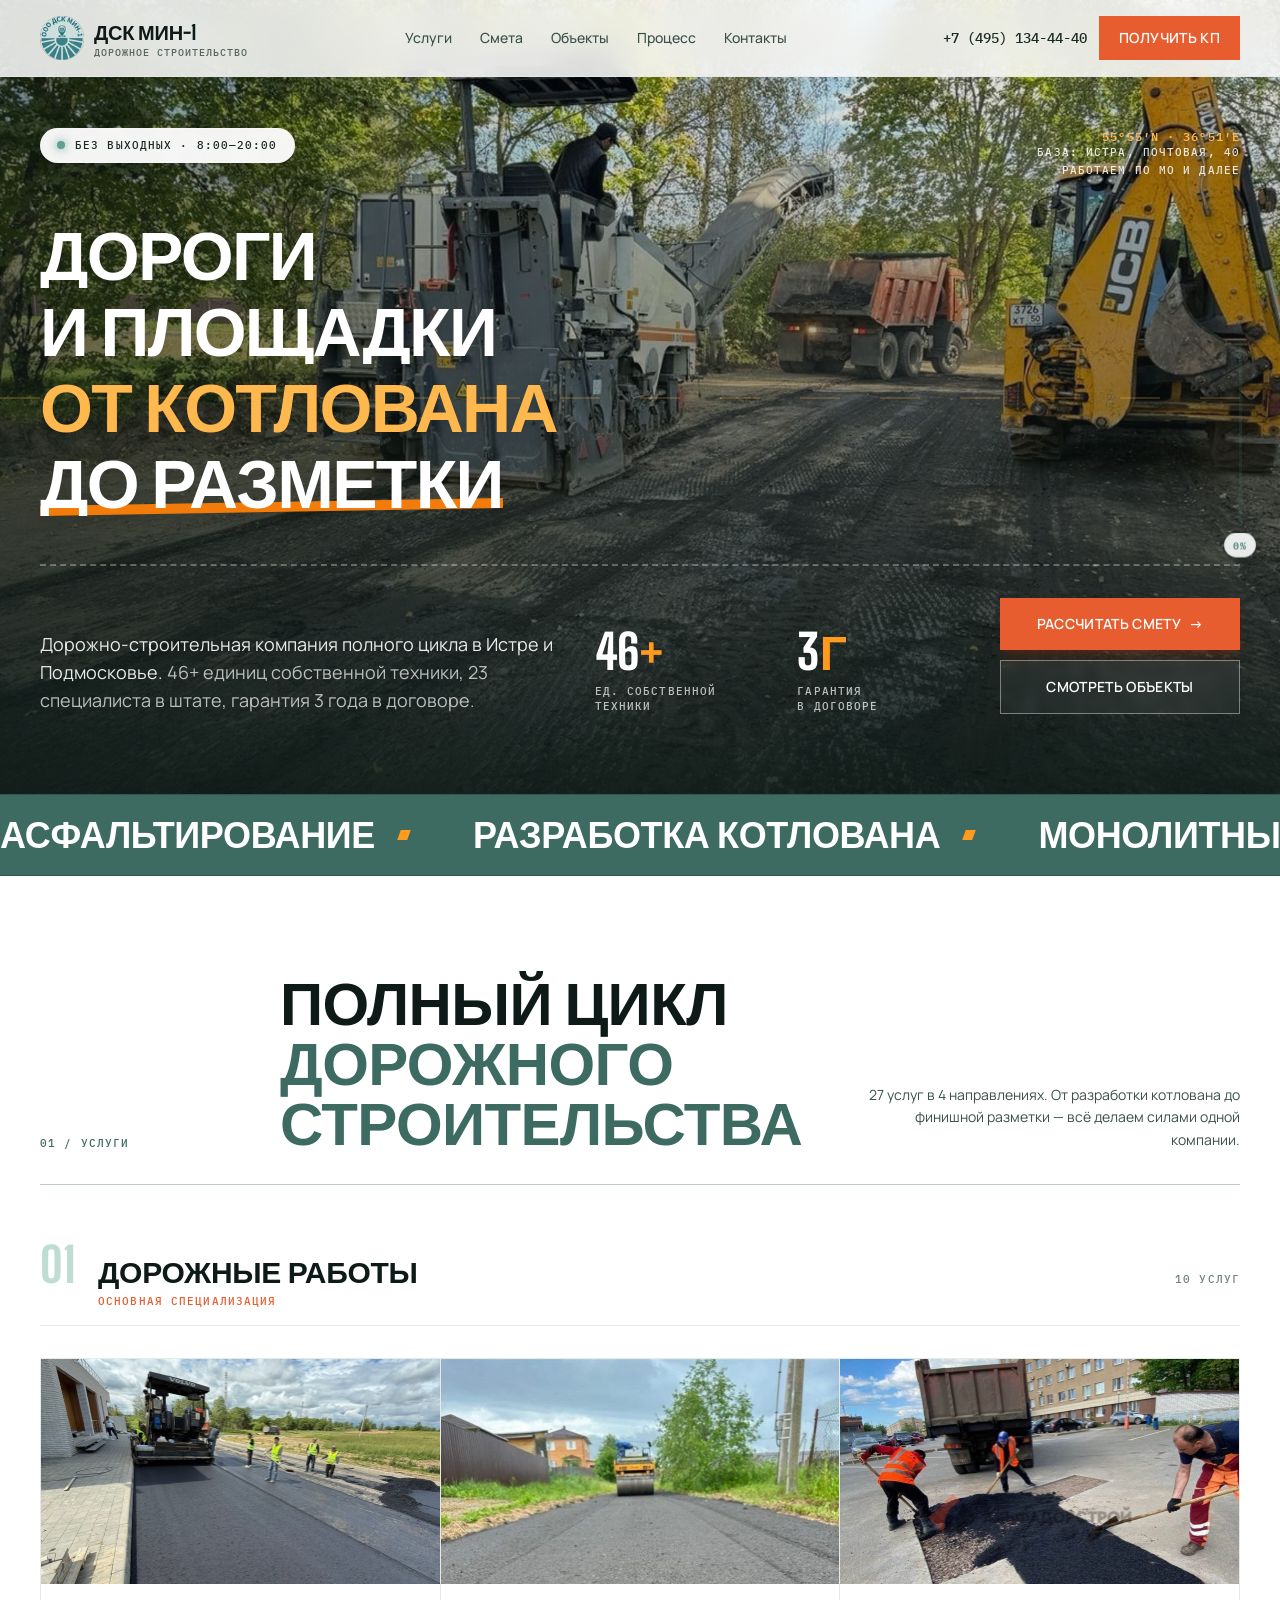
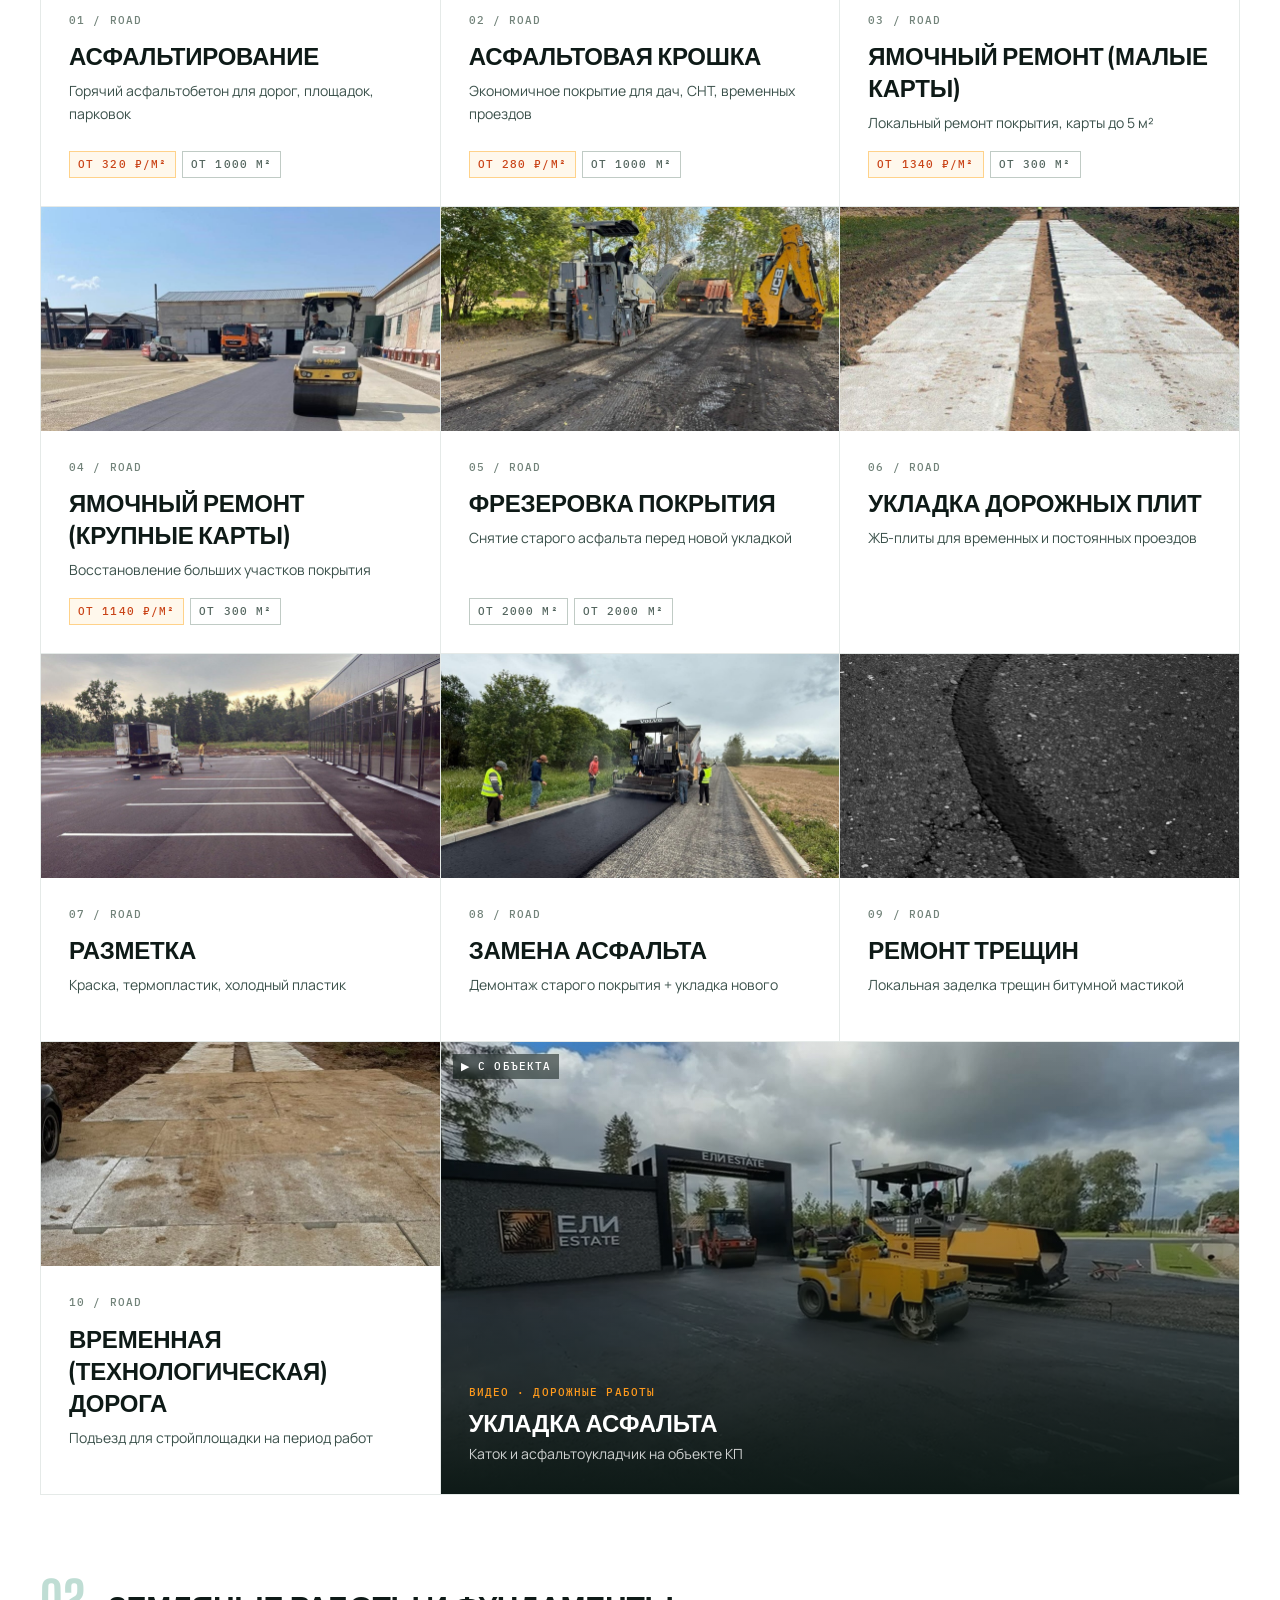
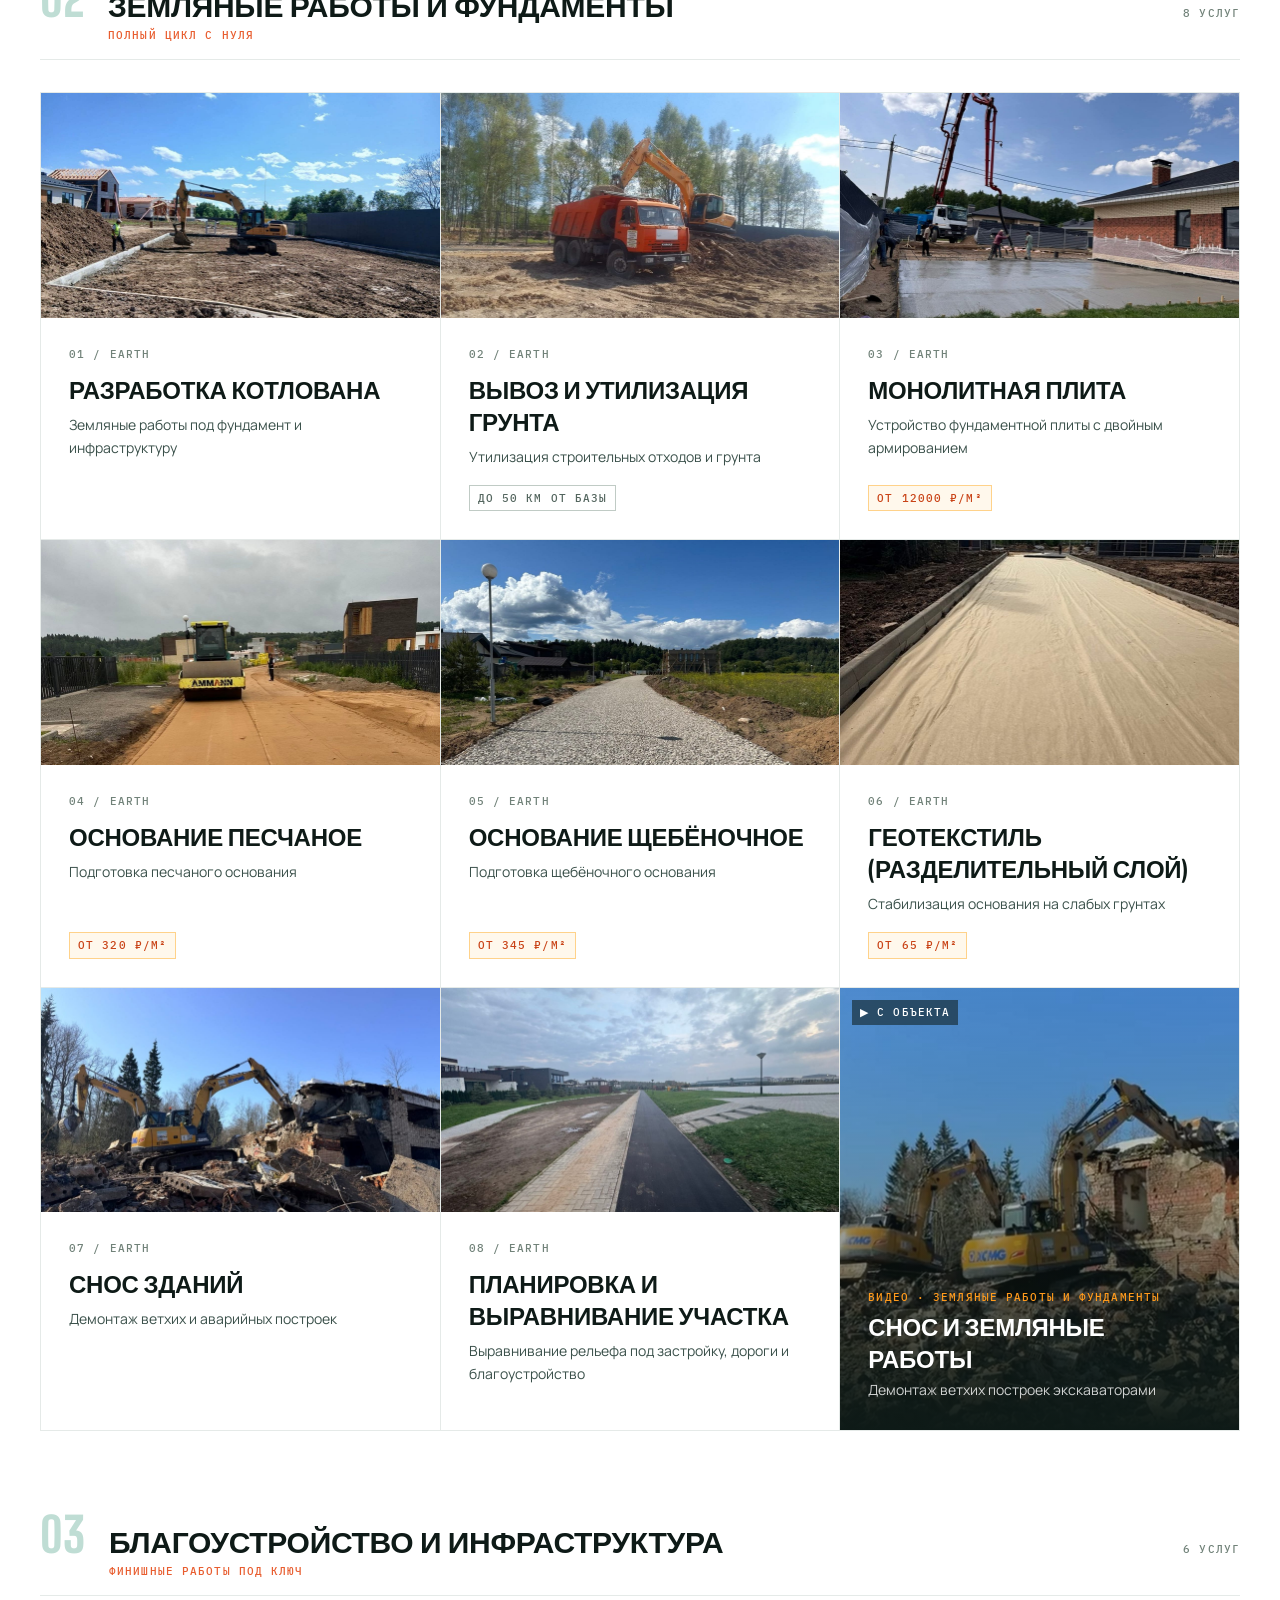
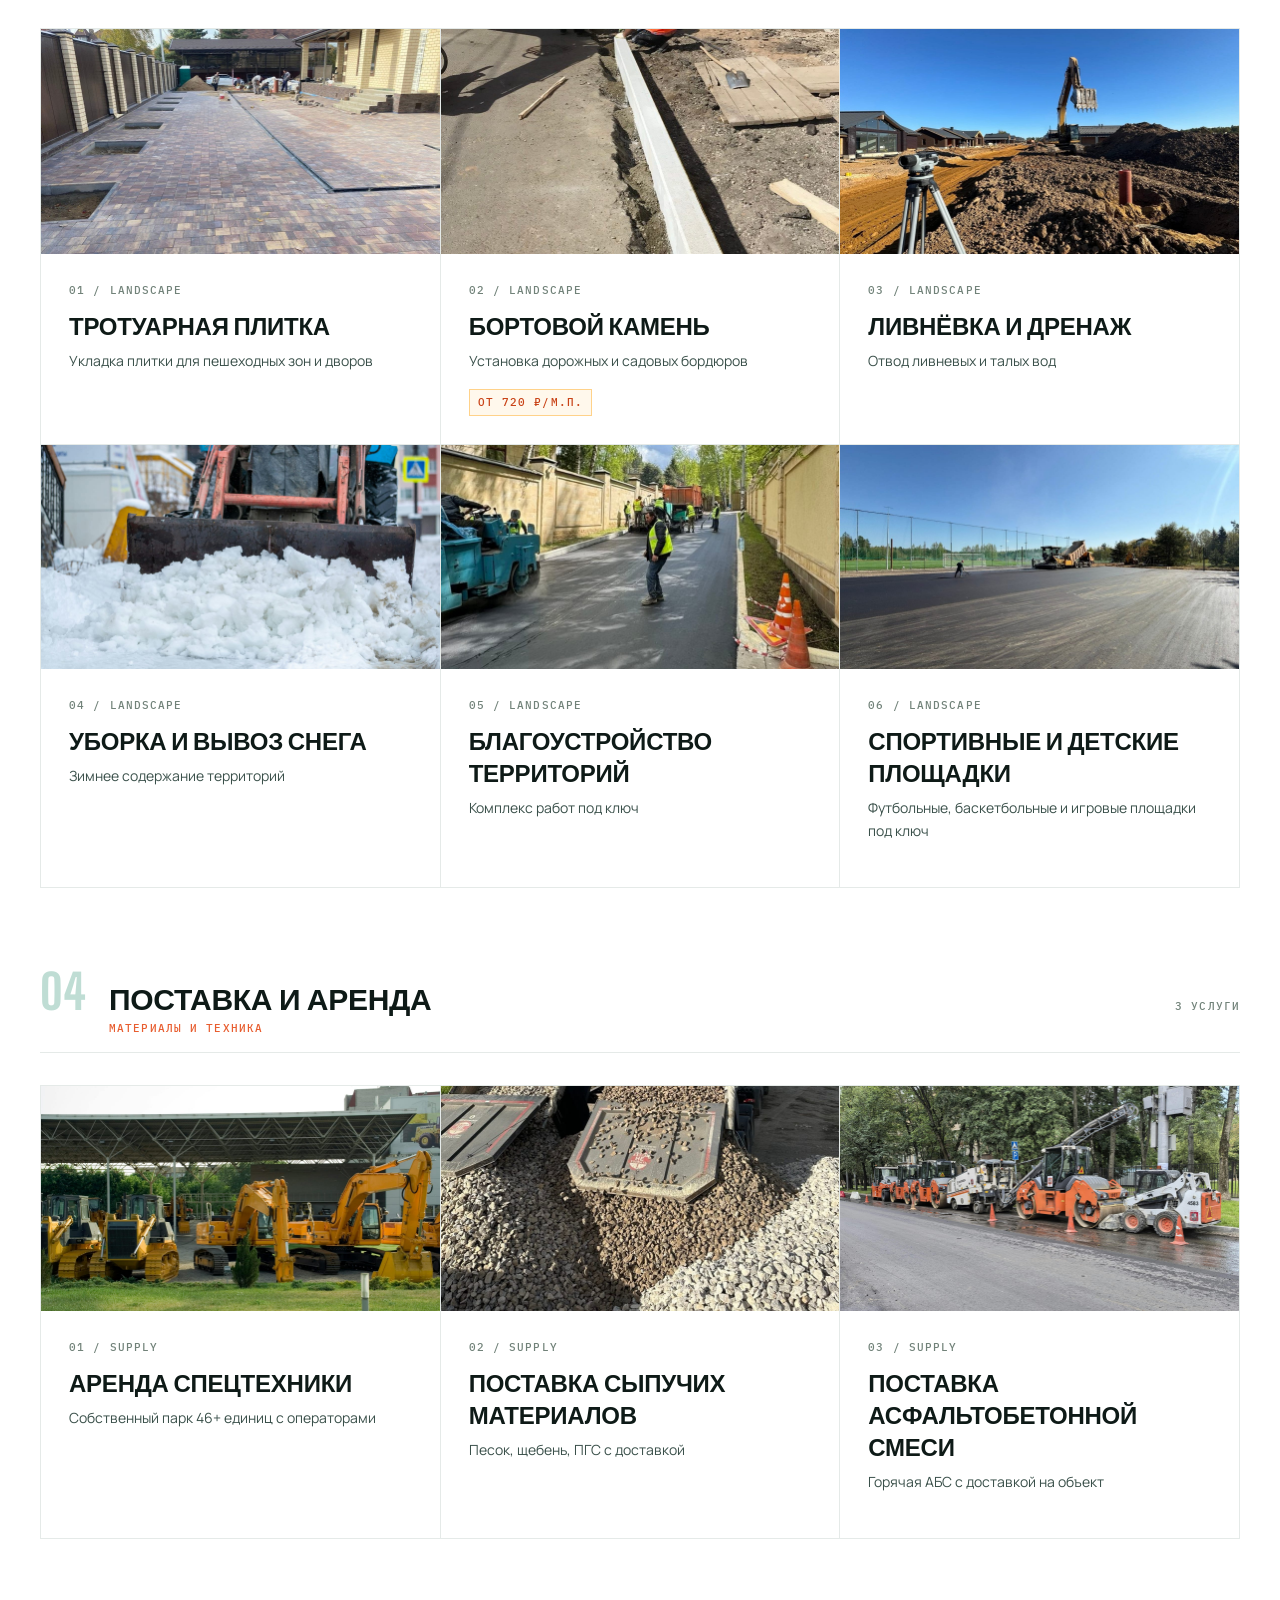
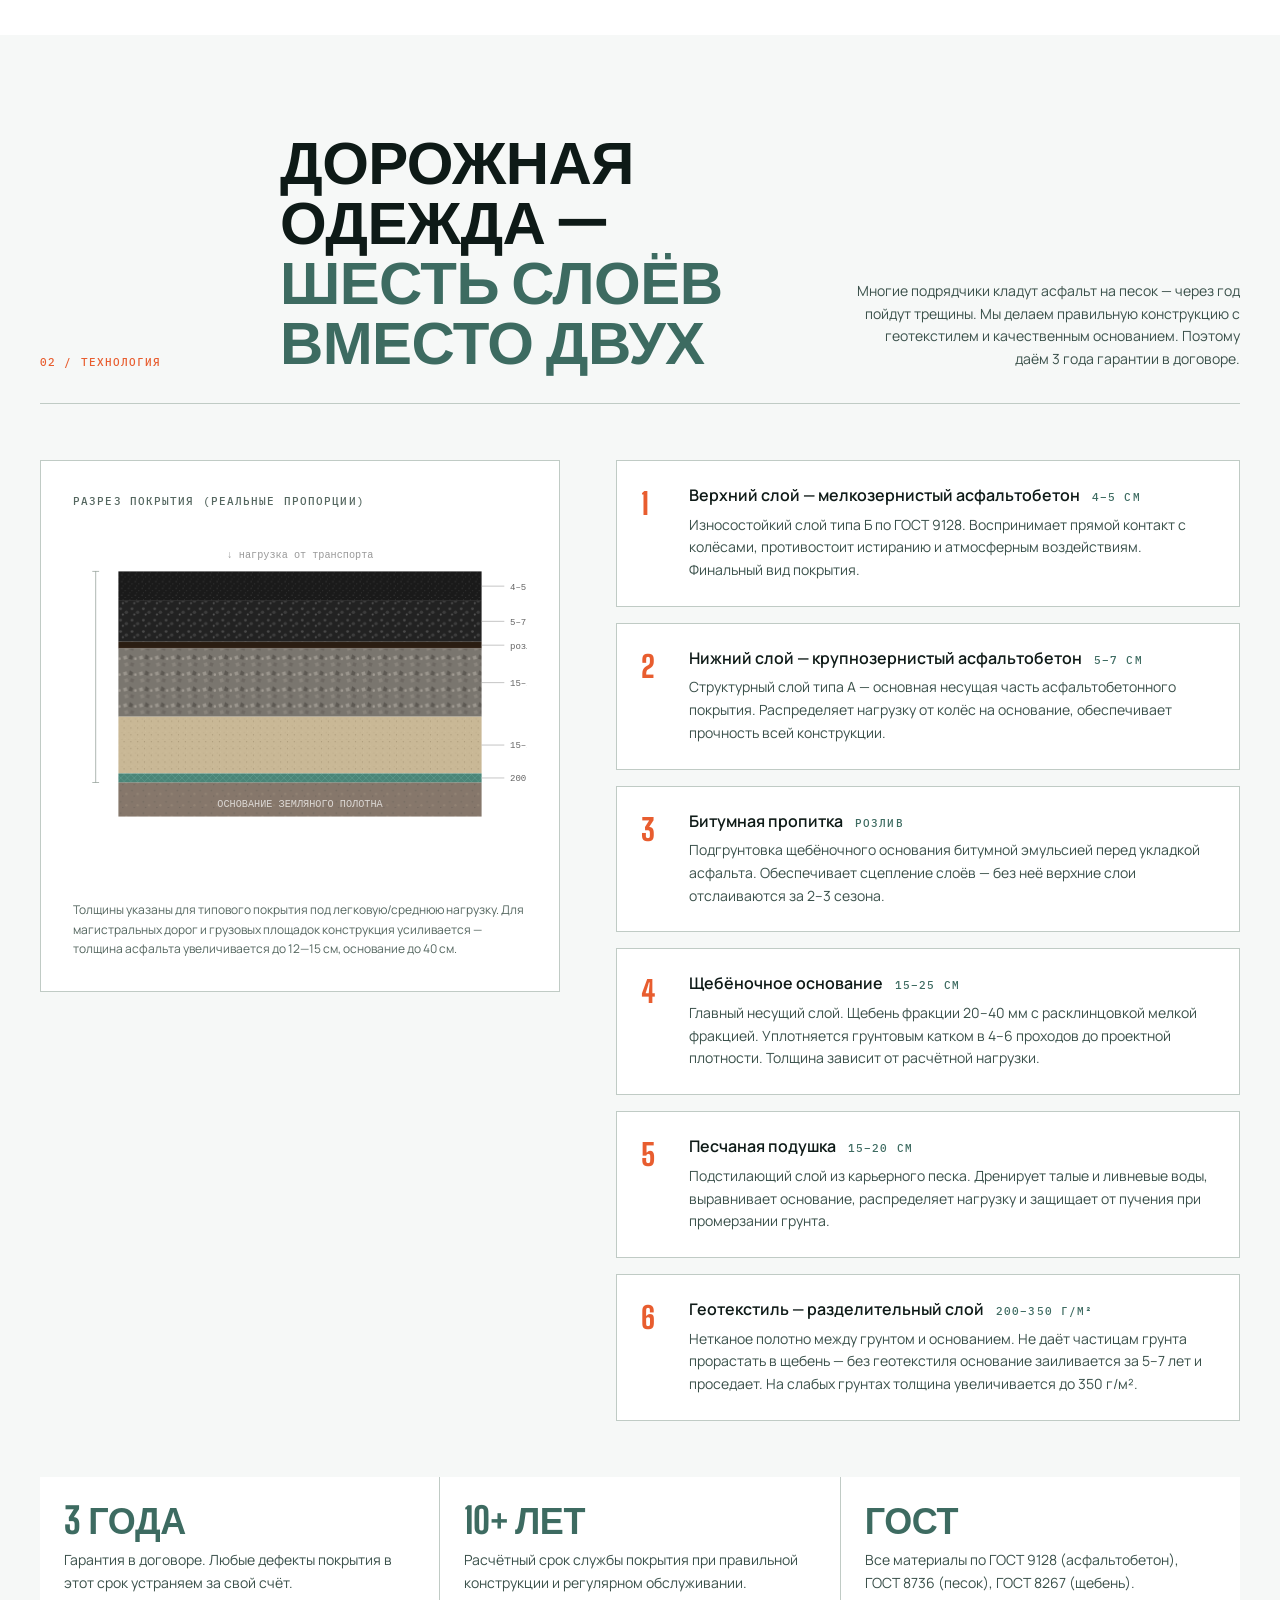
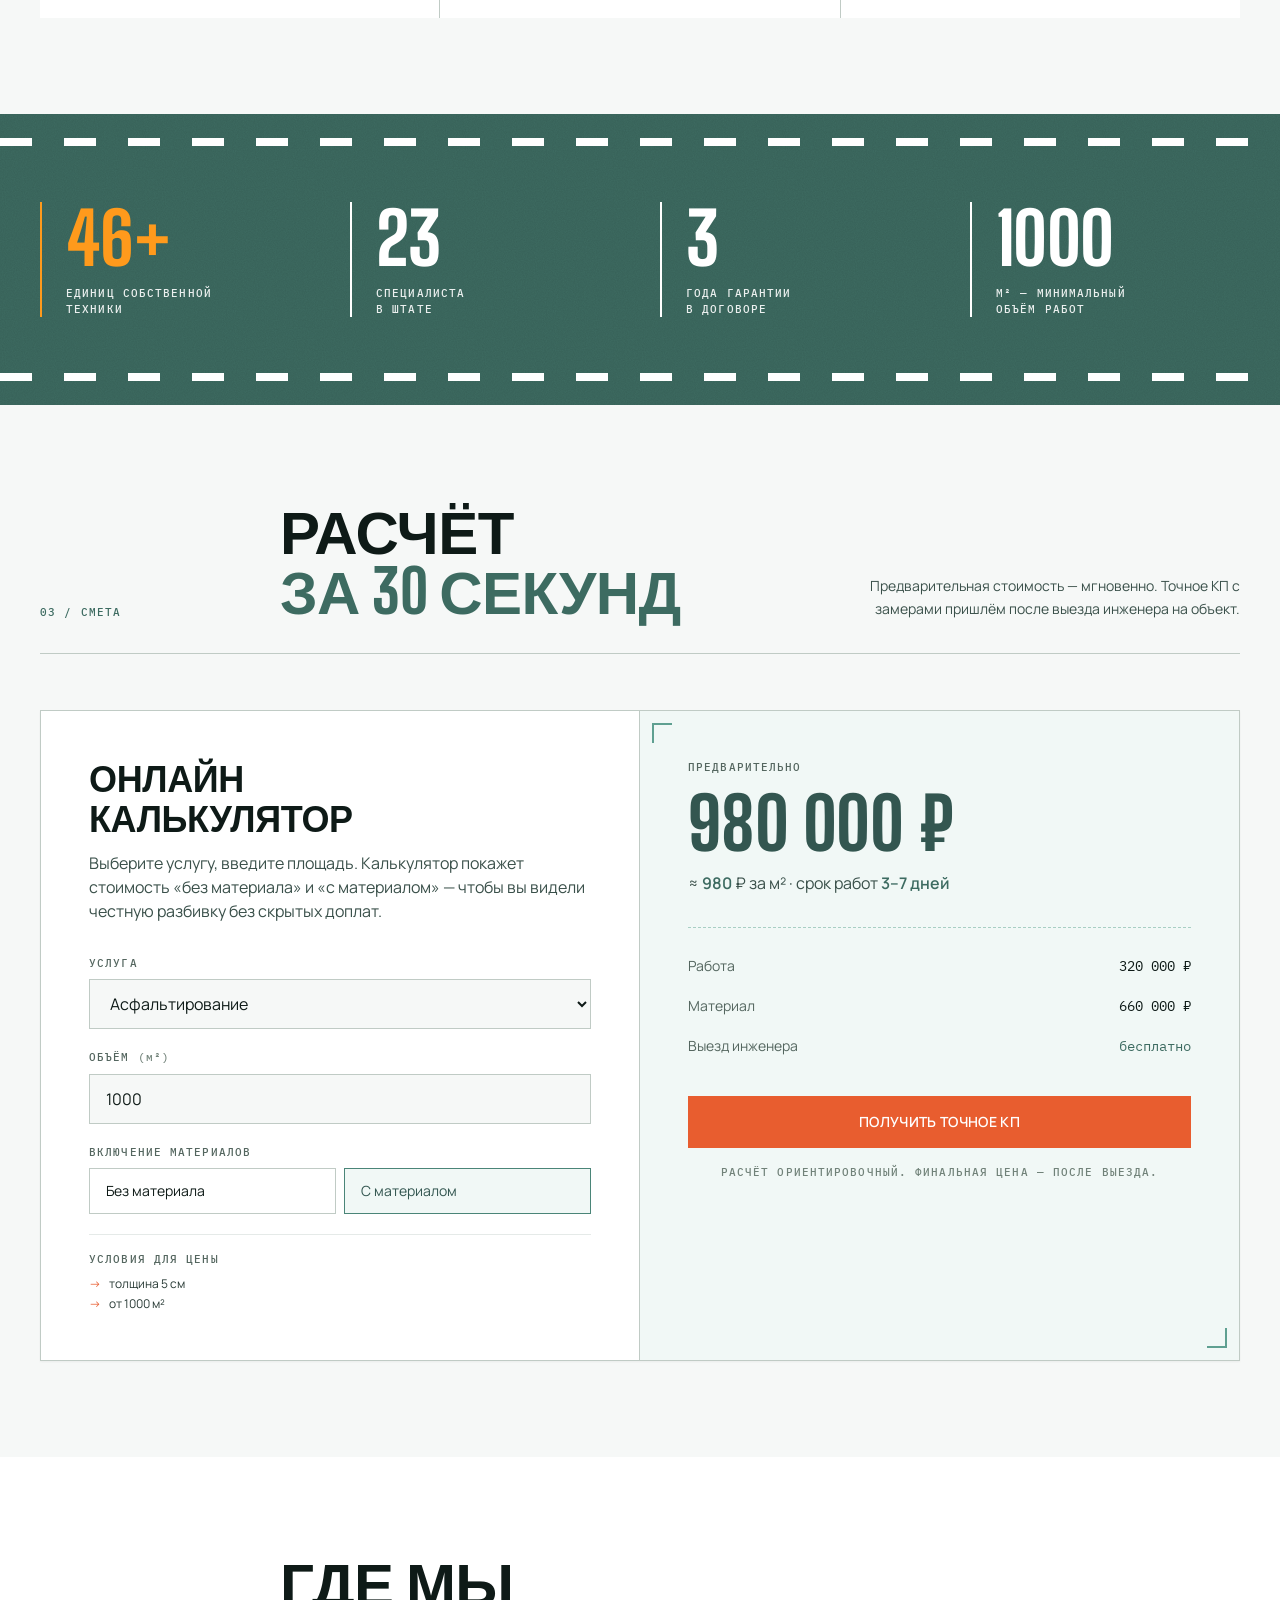
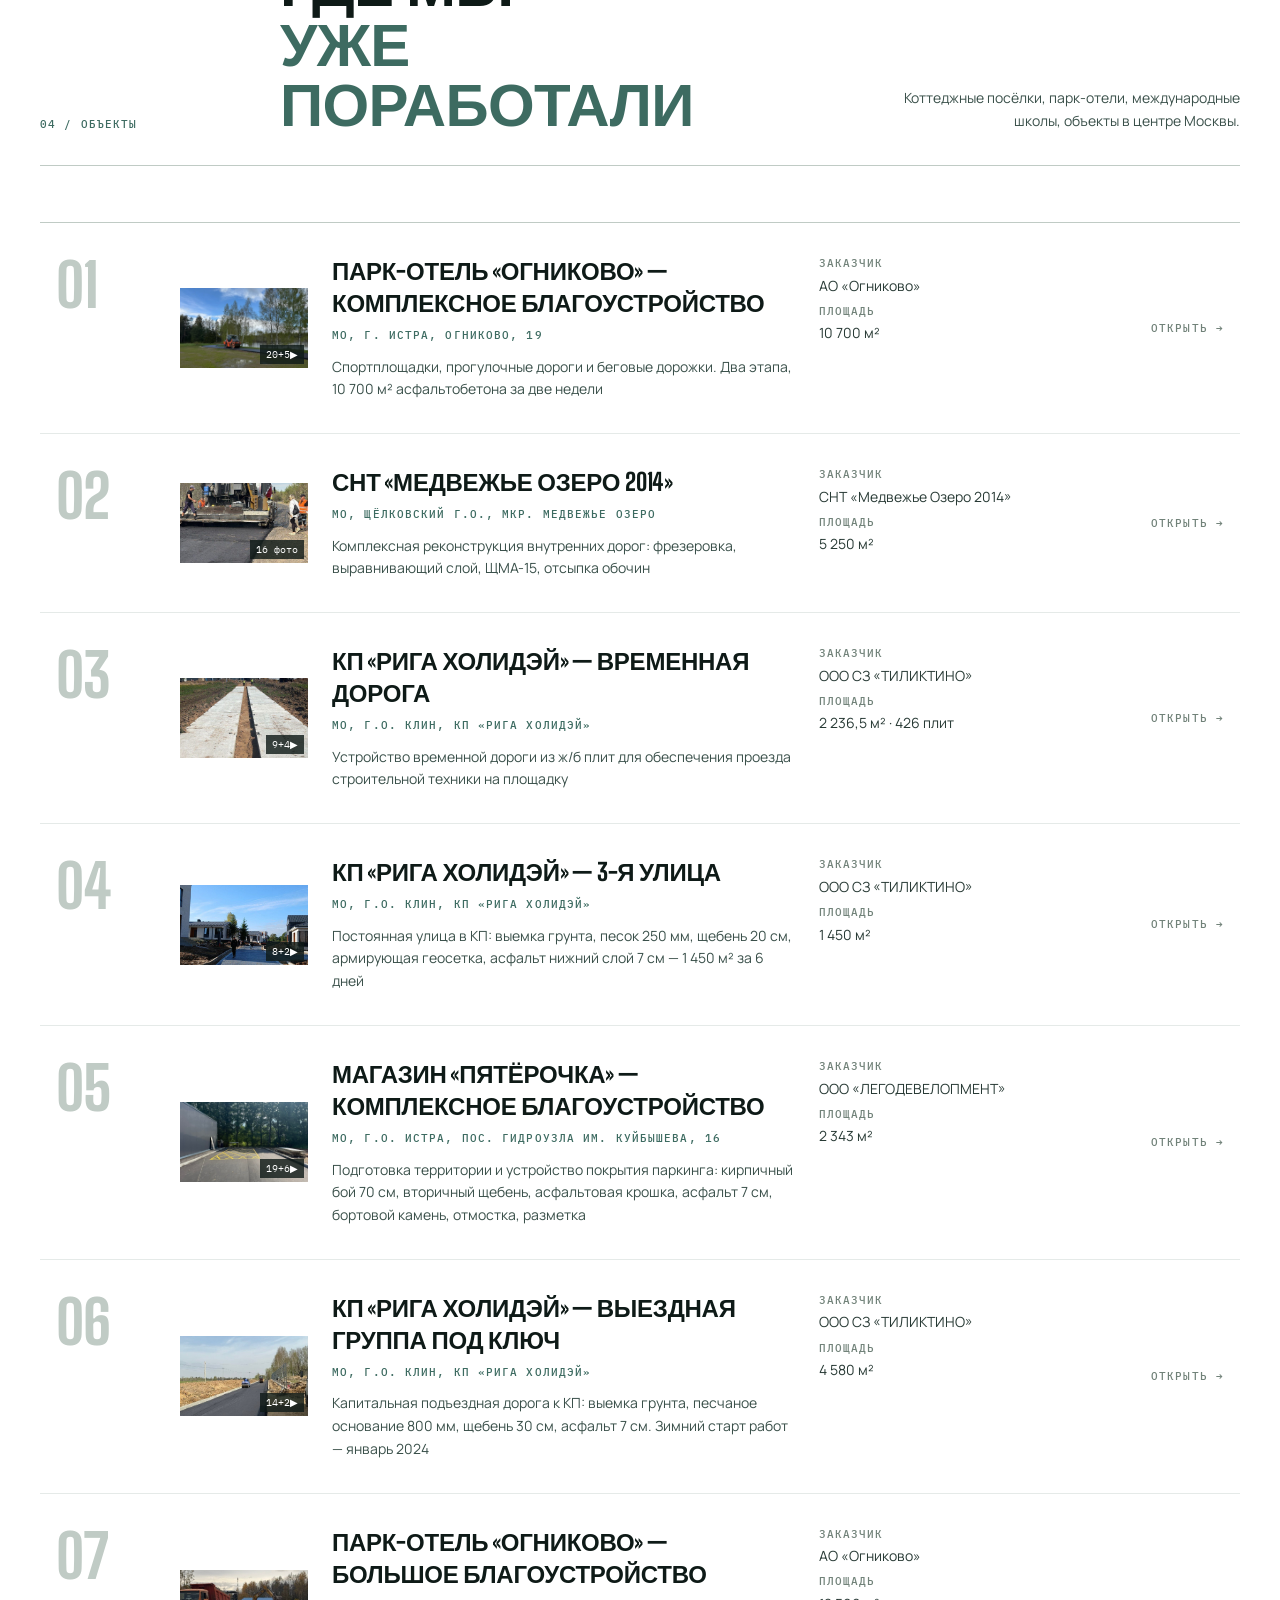
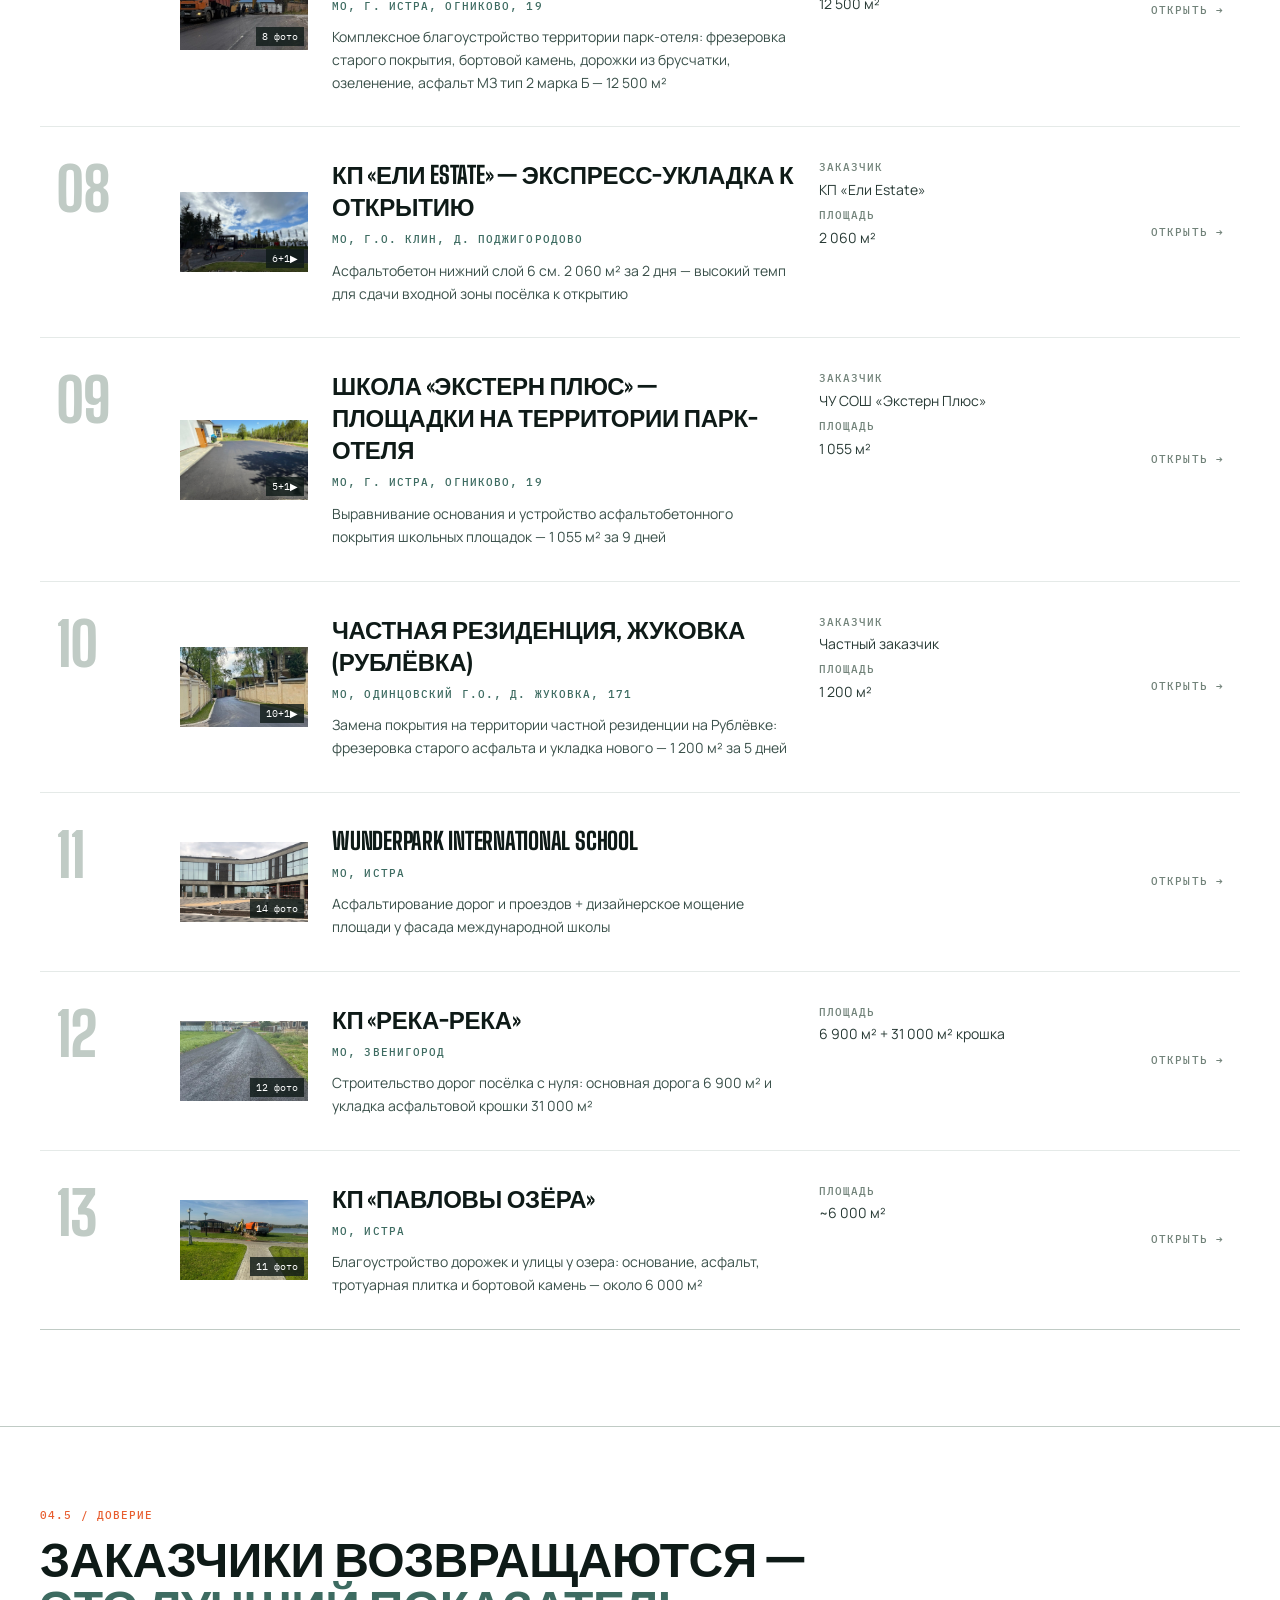
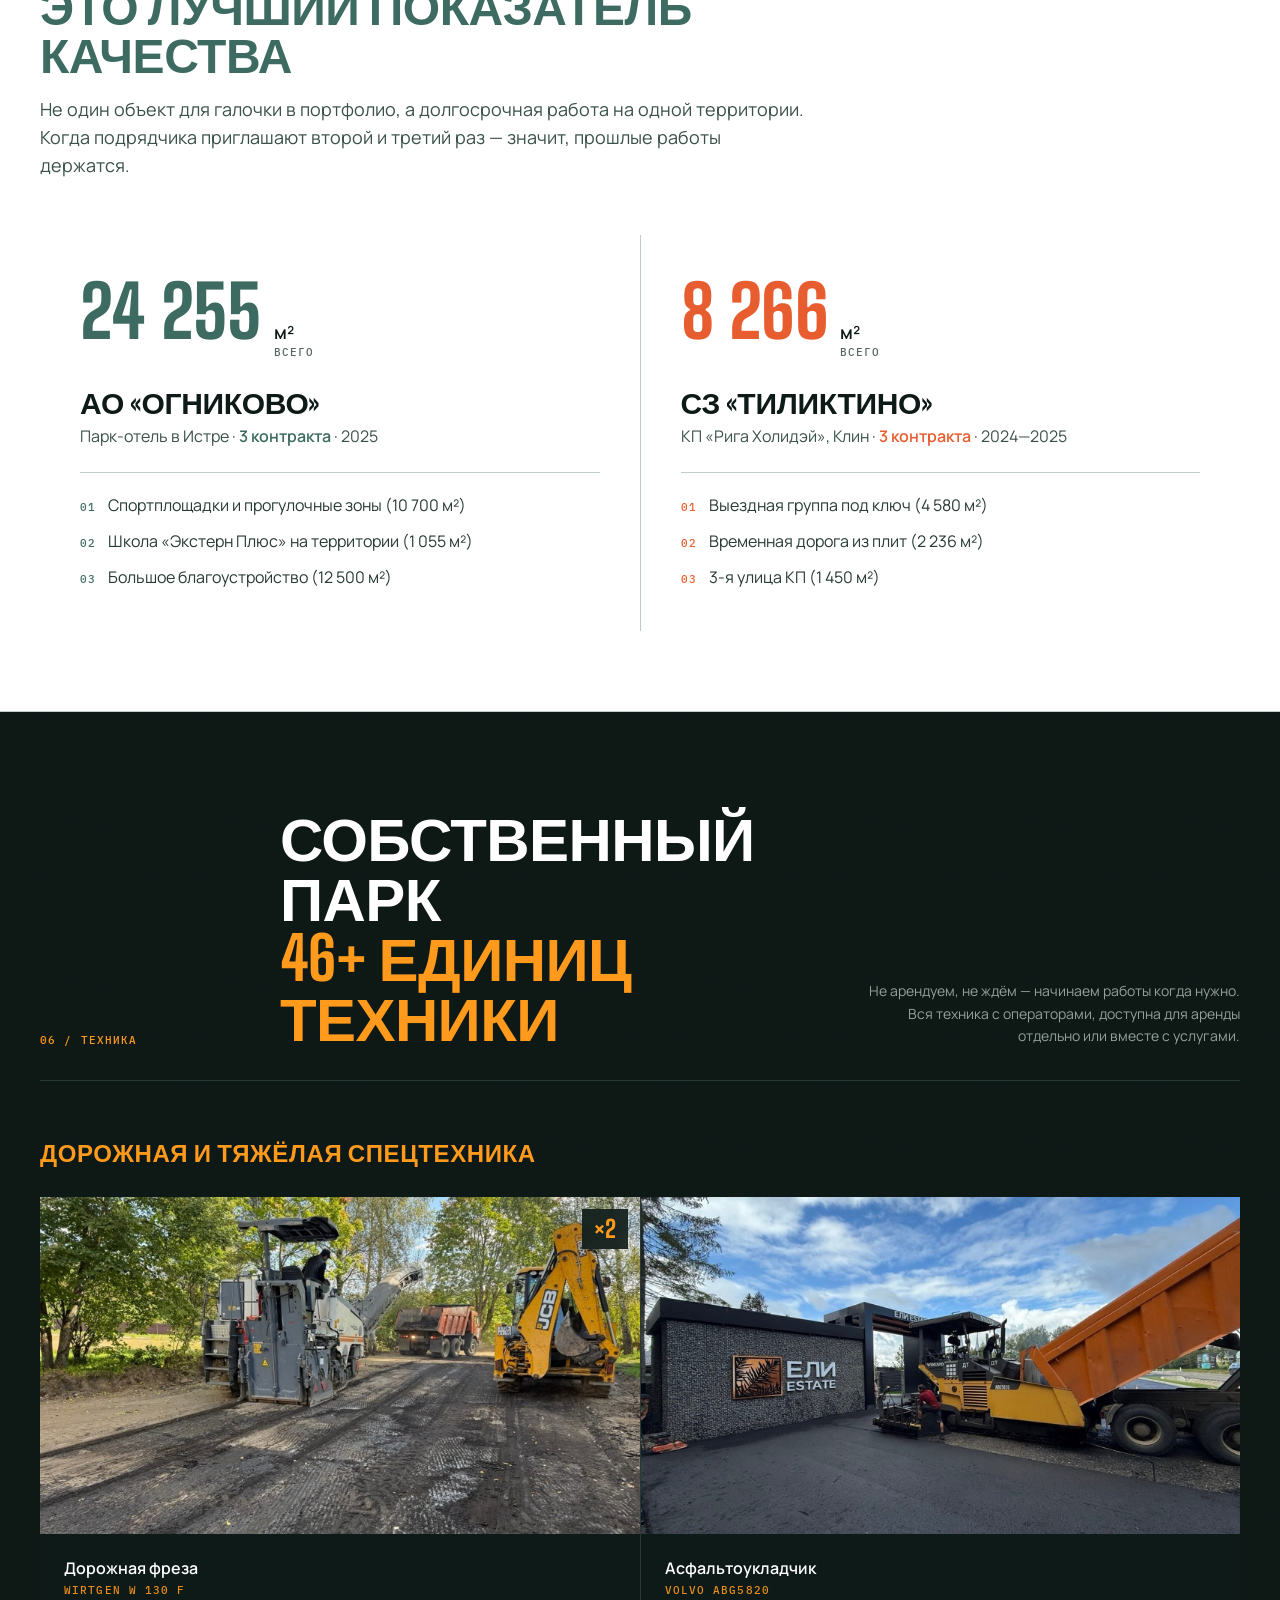
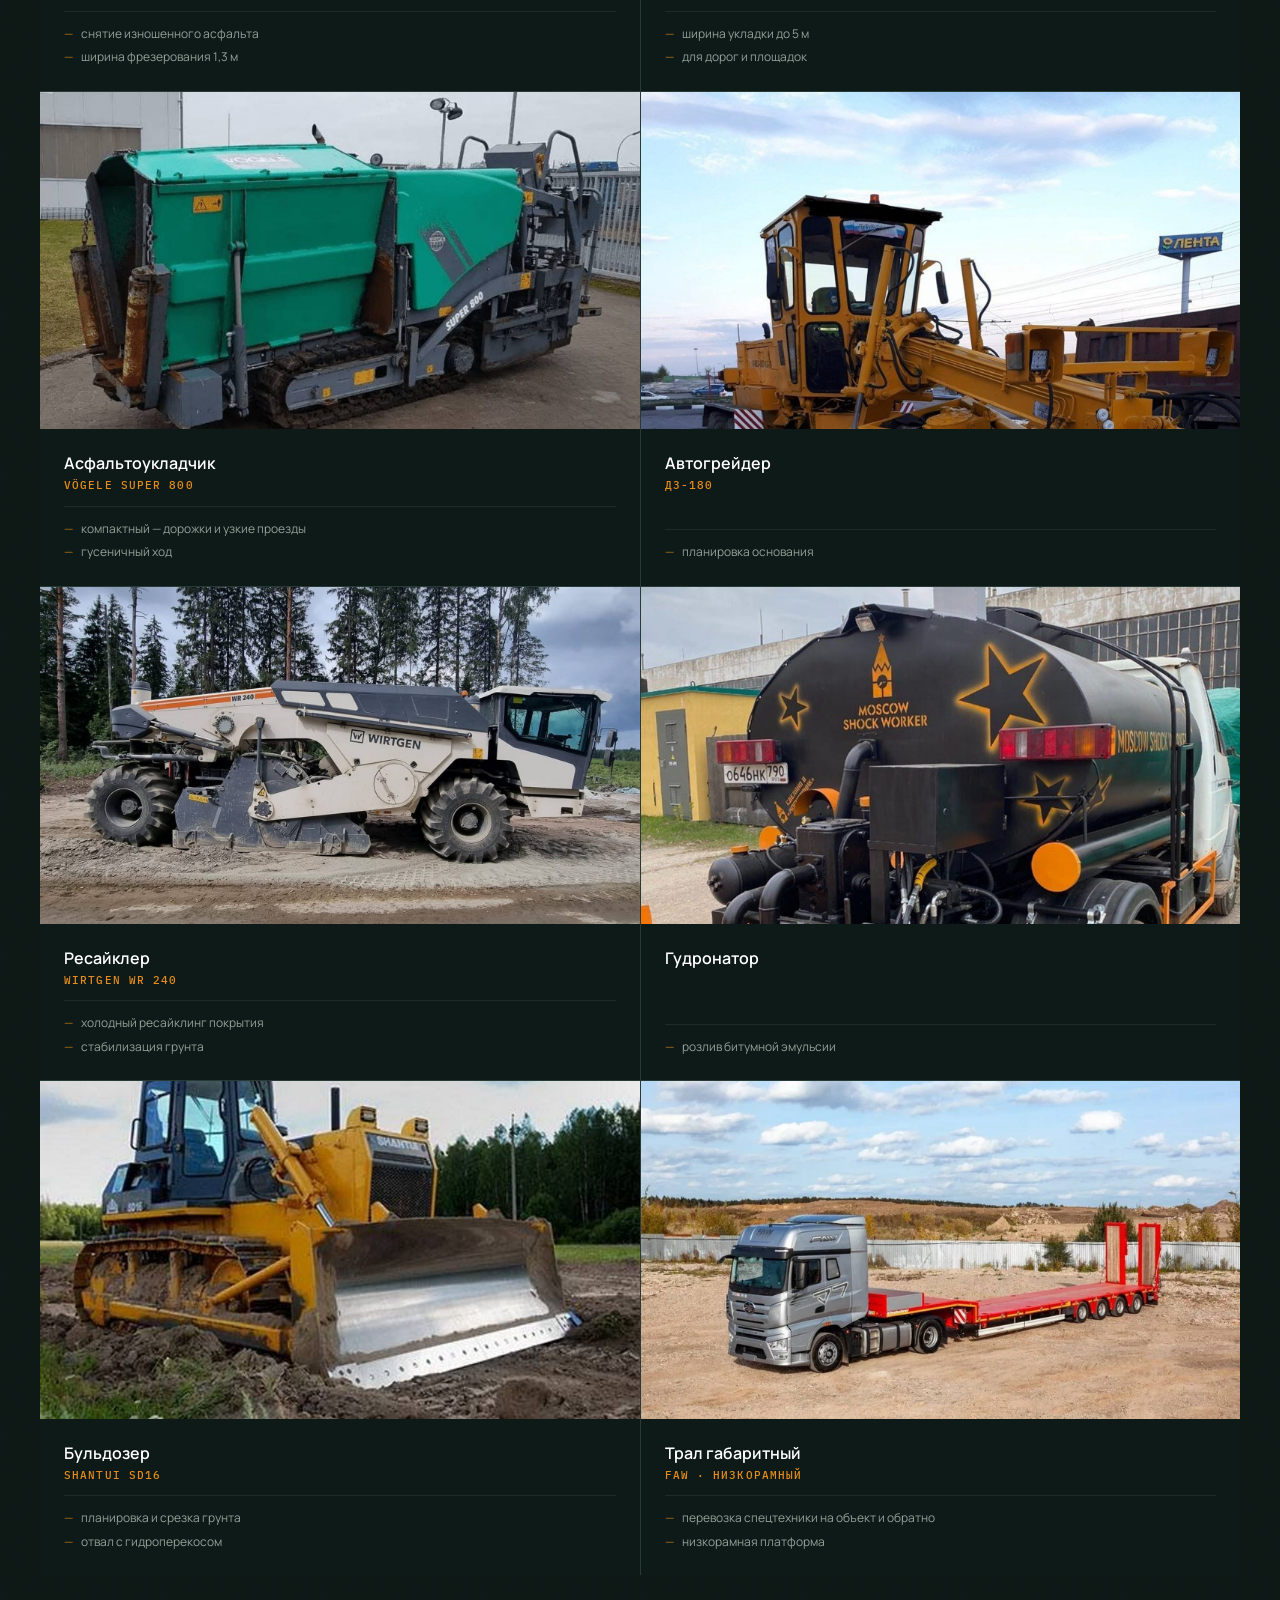
==== commit a8e884f1: "v19" ====
--- a/index.html
+++ b/index.html
@@ -307,8 +307,8 @@
 смету за<br> <span class="relative inline-block"> <span class="relative z-10 text-amber-400">один день</span> <span class="absolute inset-x-0 bottom-1 md:bottom-2 h-1.5 md:h-2 bg-amber-600 -z-0"></span> </span> </h2> <p class="text-ink-300 text-base md:text-lg max-w-xl mb-10 leading-relaxed">
 Оставьте заявку — инженер выедет на объект в течение 24 часов и пришлёт точное КП с фиксированной ценой и графиком работ.
 </p> <!-- Phones block --> <div class="border border-ink-700 bg-ink-800/50"> <div class="px-5 md:px-6 py-4 border-b border-ink-700 mono-tag text-ink-300">
-Телефоны по отделам
-</div> <div class="divide-y divide-ink-700"> <div class="flex items-center justify-between gap-4 px-5 md:px-6 py-3.5"> <span class="text-ink-300 text-sm md:text-base">Директор</span> <a href="tel:+74951344440" class="font-mono text-white hover:text-amber-400 transition-colors text-sm md:text-base font-medium"> +7 (495) 134-44-40 </a> </div><div class="flex items-center justify-between gap-4 px-5 md:px-6 py-3.5"> <span class="text-ink-300 text-sm md:text-base">Отдел продаж / ПТО</span> <span class="font-mono text-ink-500 text-sm"> <span class="wip-block inline-block px-2 py-0.5">уточняется</span> </span> </div><div class="flex items-center justify-between gap-4 px-5 md:px-6 py-3.5"> <span class="text-ink-300 text-sm md:text-base">Сметный отдел</span> <span class="font-mono text-ink-500 text-sm"> <span class="wip-block inline-block px-2 py-0.5">уточняется</span> </span> </div><div class="flex items-center justify-between gap-4 px-5 md:px-6 py-3.5"> <span class="text-ink-300 text-sm md:text-base">Бухгалтерия</span> <span class="font-mono text-ink-500 text-sm"> <span class="wip-block inline-block px-2 py-0.5">уточняется</span> </span> </div><div class="flex items-center justify-between gap-4 px-5 md:px-6 py-3.5"> <span class="text-ink-300 text-sm md:text-base">Юридический отдел</span> <span class="font-mono text-ink-500 text-sm"> <span class="wip-block inline-block px-2 py-0.5">уточняется</span> </span> </div> </div> </div> <!-- Email / messengers --> <div class="mt-6 grid sm:grid-cols-2 gap-3"> <a href="mailto:ooo.dskmin1@mail.ru" class="flex items-center gap-3 bg-ink-800/50 border border-ink-700 hover:border-amber-500 px-5 py-4 transition-colors"> <div class="text-amber-400">✉</div> <div> <div class="mono-tag text-ink-400">Email</div> <div class="text-white text-sm font-medium">ooo.dskmin1@mail.ru</div> </div> </a> <a href="https://wa.me/74951344440" target="_blank" rel="noopener" class="flex items-center gap-3 bg-ink-800/50 border border-ink-700 hover:border-amber-500 px-5 py-4 transition-colors"> <div class="text-amber-400">⚡</div> <div> <div class="mono-tag text-ink-400">WhatsApp / Telegram</div> <div class="text-white text-sm font-medium">@stroi_DSK1</div> </div> </a> </div> <!-- Address --> <div class="mt-6 bg-ink-800/50 border border-ink-700 px-5 py-4"> <div class="mono-tag text-ink-400 mb-2">Фактический адрес</div> <div class="text-white mb-3">Московская обл., г. Истра, ул. Почтовая, 40</div> <div class="mono-tag text-ink-400 mb-2">График работы</div> <div class="text-amber-400 font-medium">Пн–Вс · с 8:00 до 20:00</div> </div> </div> <!-- Right: form --> <div class="bg-white text-ink-900 p-6 md:p-10 lg:p-12 relative"> <div class="absolute -top-3 -right-3 bg-amber-500 text-white mono-tag px-3 py-1.5">
+Единый телефон
+</div> <div class="divide-y divide-ink-700"> <div class="flex items-center justify-between gap-4 px-5 md:px-6 py-3.5"> <span class="text-ink-300 text-sm md:text-base">Единый номер — все отделы</span> <a href="tel:+74951344440" class="font-mono text-white hover:text-amber-400 transition-colors text-sm md:text-base font-medium"> +7 (495) 134-44-40 </a> </div> </div> </div> <!-- Email / messengers --> <div class="mt-6 grid sm:grid-cols-2 gap-3"> <a href="mailto:ooo.dskmin1@mail.ru" class="flex items-center gap-3 bg-ink-800/50 border border-ink-700 hover:border-amber-500 px-5 py-4 transition-colors"> <div class="text-amber-400">✉</div> <div> <div class="mono-tag text-ink-400">Email</div> <div class="text-white text-sm font-medium">ooo.dskmin1@mail.ru</div> </div> </a> <a href="https://wa.me/74951344440" target="_blank" rel="noopener" class="flex items-center gap-3 bg-ink-800/50 border border-ink-700 hover:border-amber-500 px-5 py-4 transition-colors"> <div class="text-amber-400">⚡</div> <div> <div class="mono-tag text-ink-400">WhatsApp / Telegram</div> <div class="text-white text-sm font-medium">@stroi_DSK1</div> </div> </a> </div> <!-- Address --> <div class="mt-6 bg-ink-800/50 border border-ink-700 px-5 py-4"> <div class="mono-tag text-ink-400 mb-2">Фактический адрес</div> <div class="text-white mb-3">Московская обл., г. Истра, ул. Почтовая, 40</div> <div class="mono-tag text-ink-400 mb-2">График работы</div> <div class="text-amber-400 font-medium">Пн–Вс · с 8:00 до 20:00</div> </div> </div> <!-- Right: form --> <div class="bg-white text-ink-900 p-6 md:p-10 lg:p-12 relative"> <div class="absolute -top-3 -right-3 bg-amber-500 text-white mono-tag px-3 py-1.5">
 Ответим за 1 день
 </div> <h3 class="display text-3xl md:text-4xl mb-6 leading-tight">
 Заявка на смету
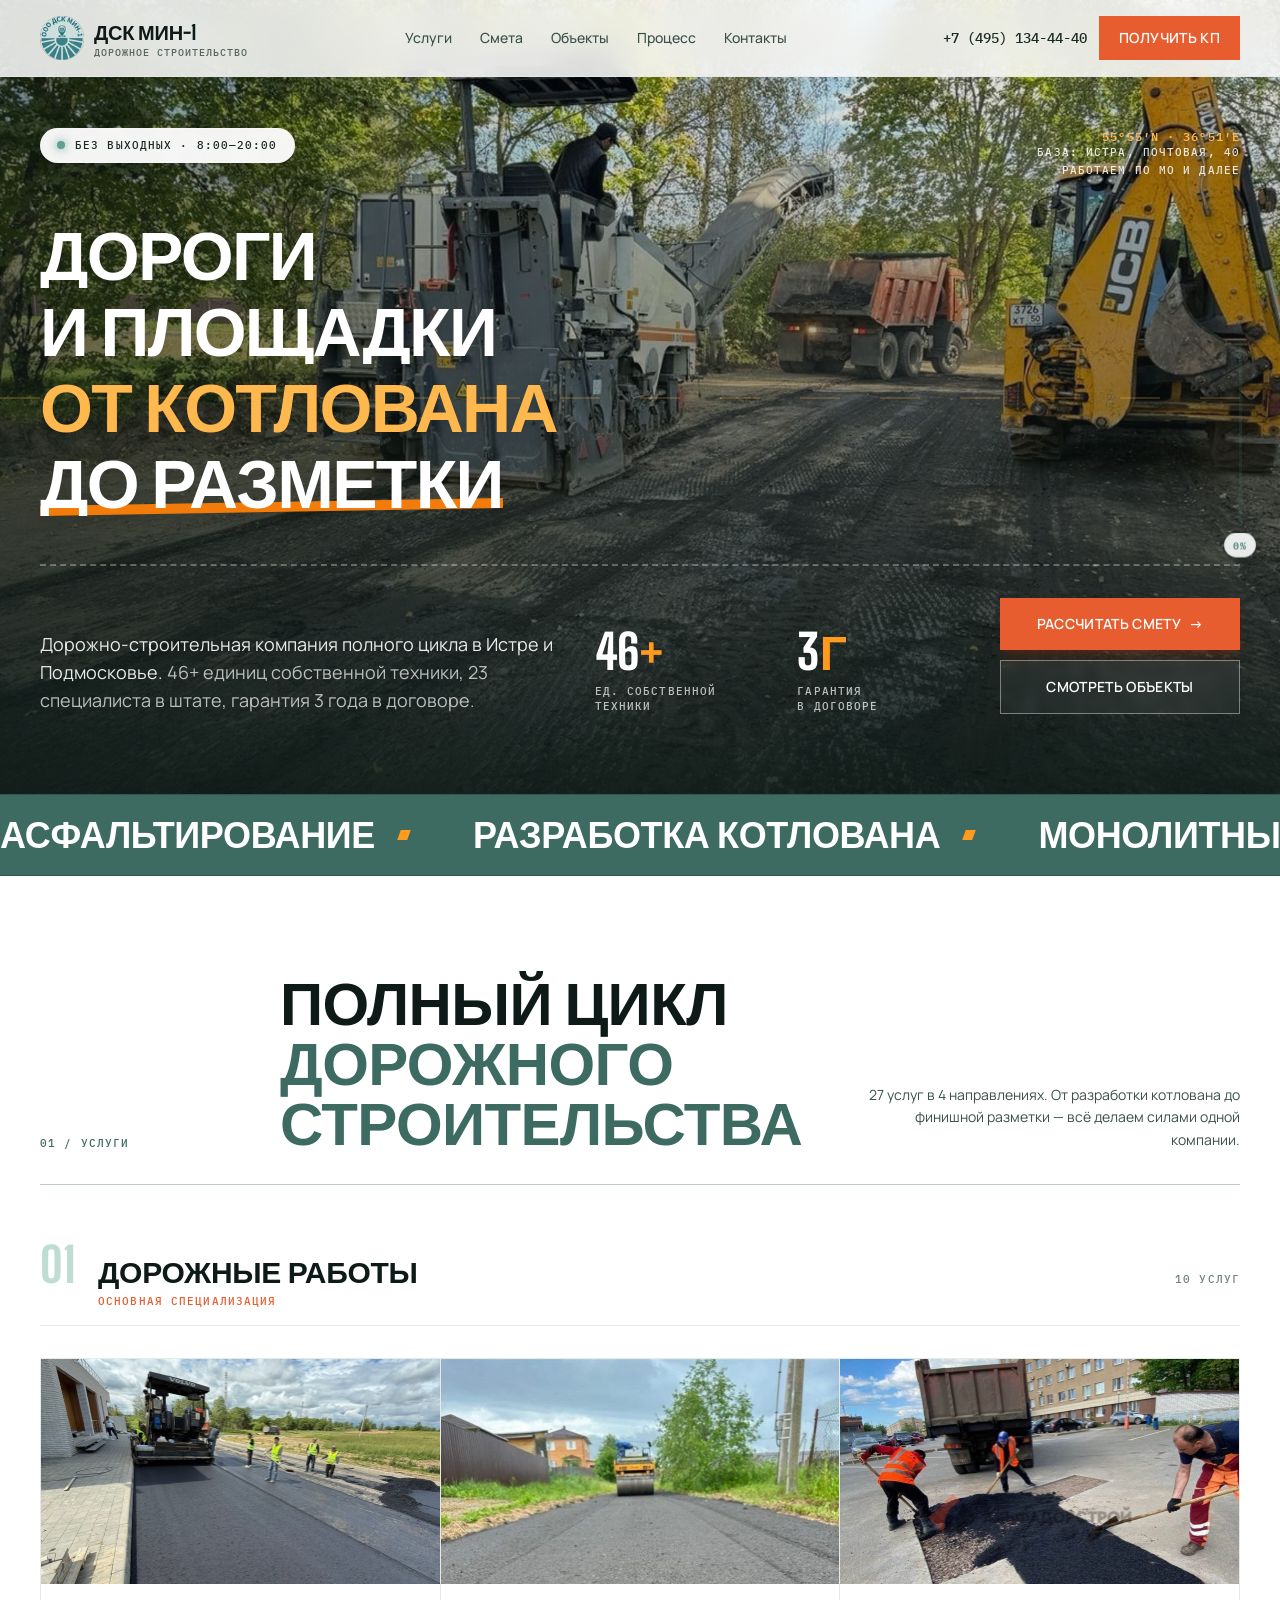
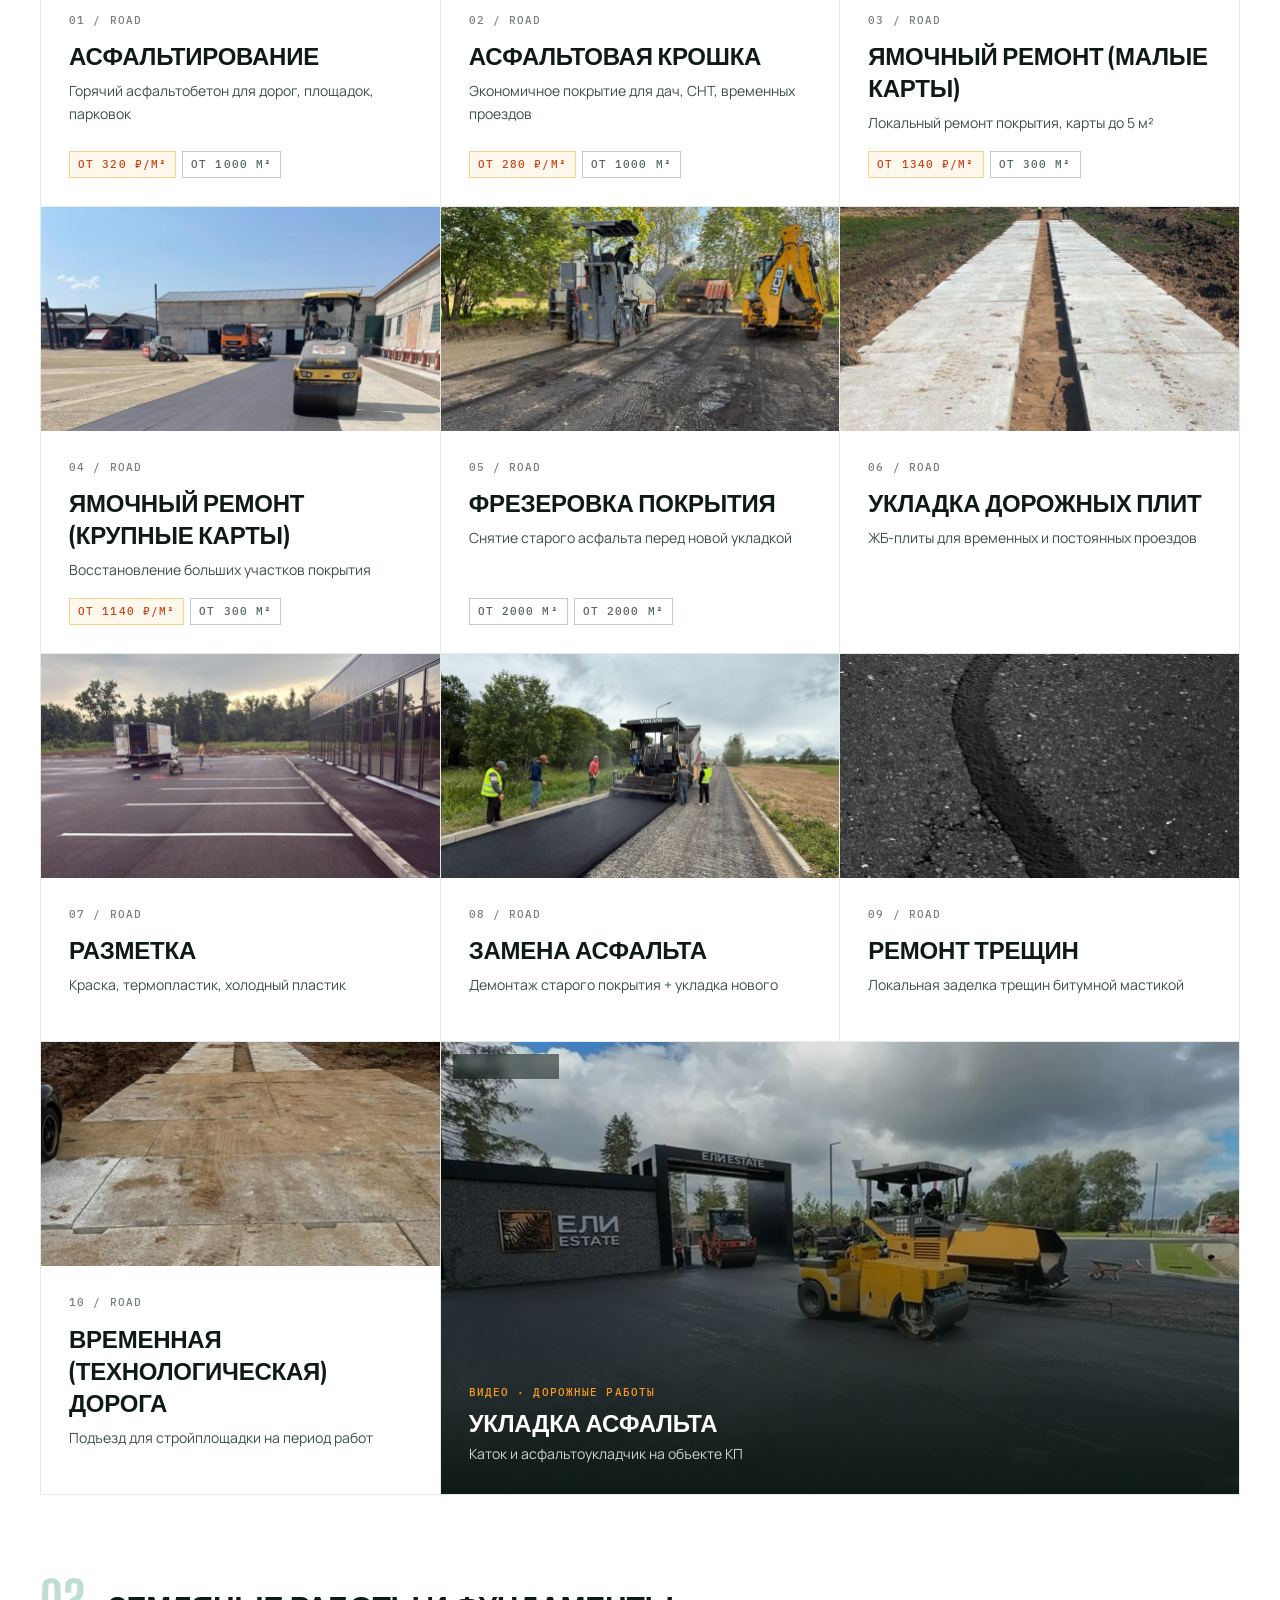
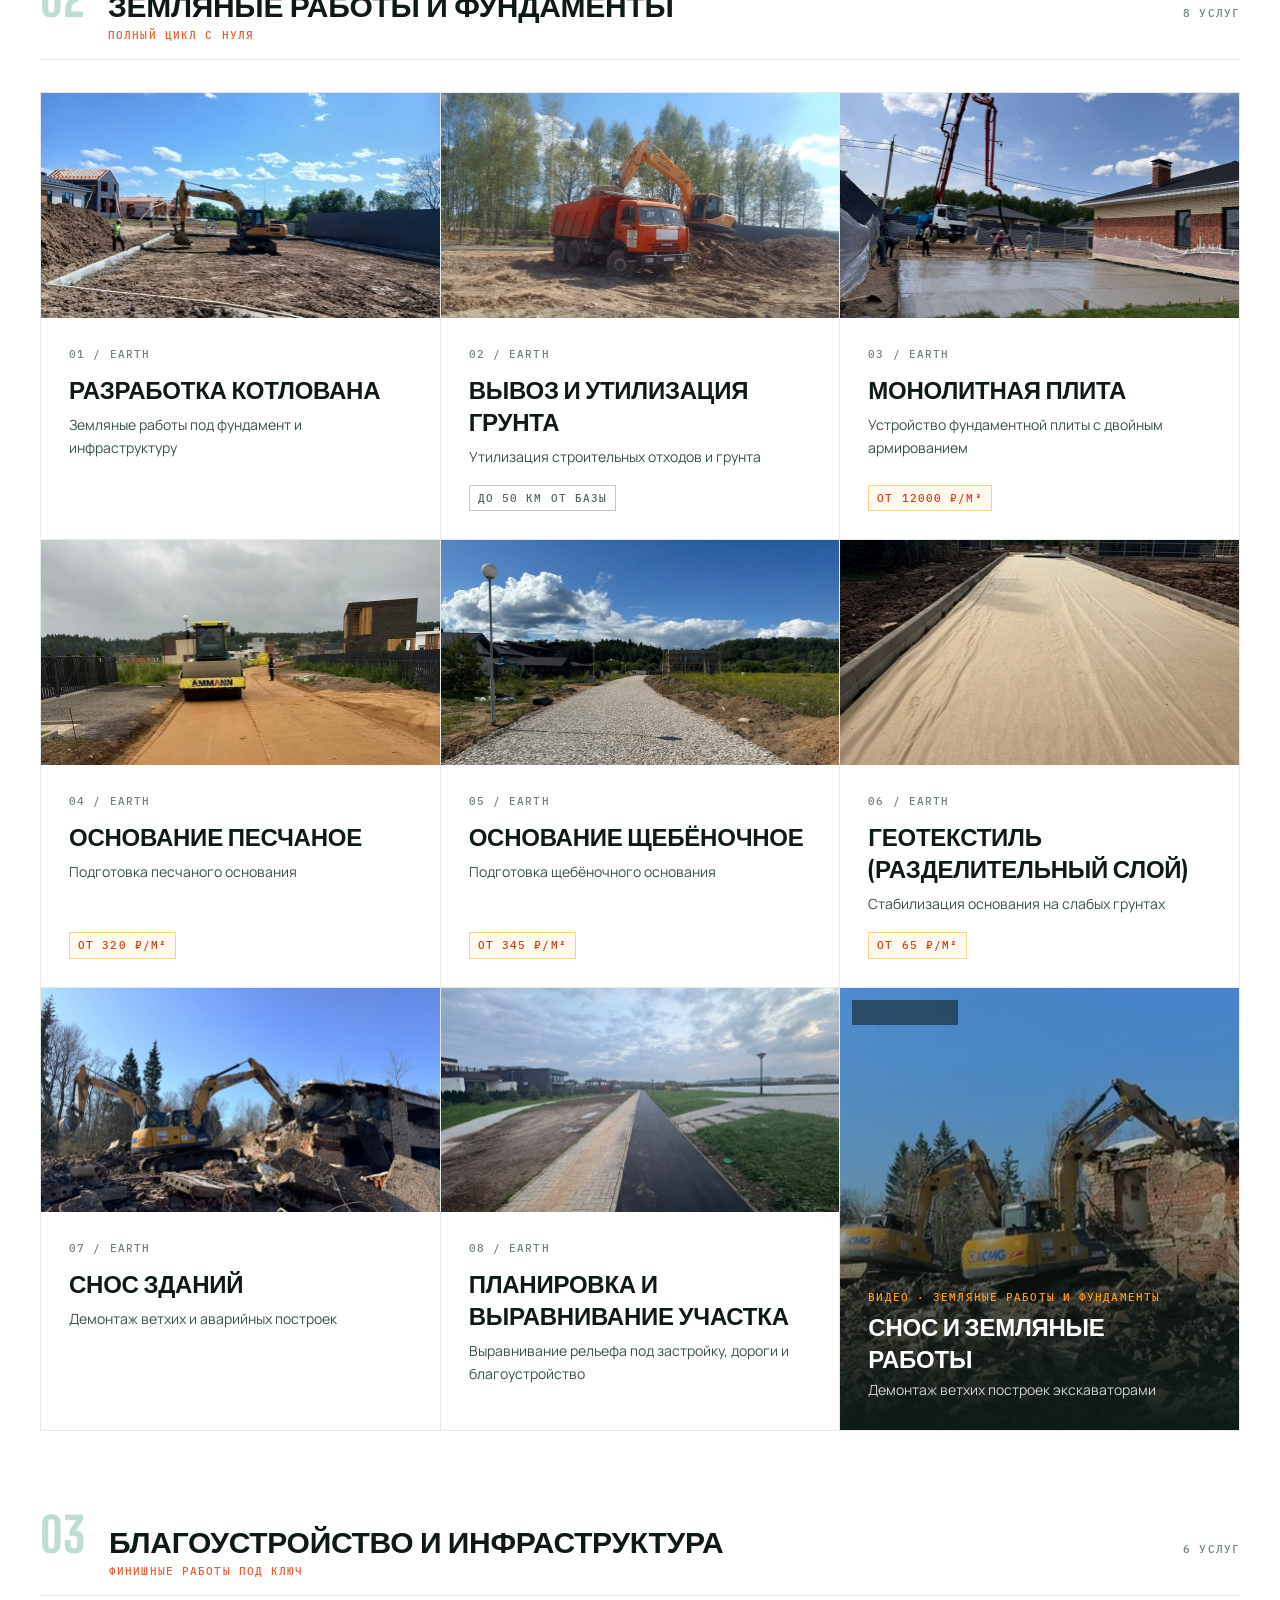
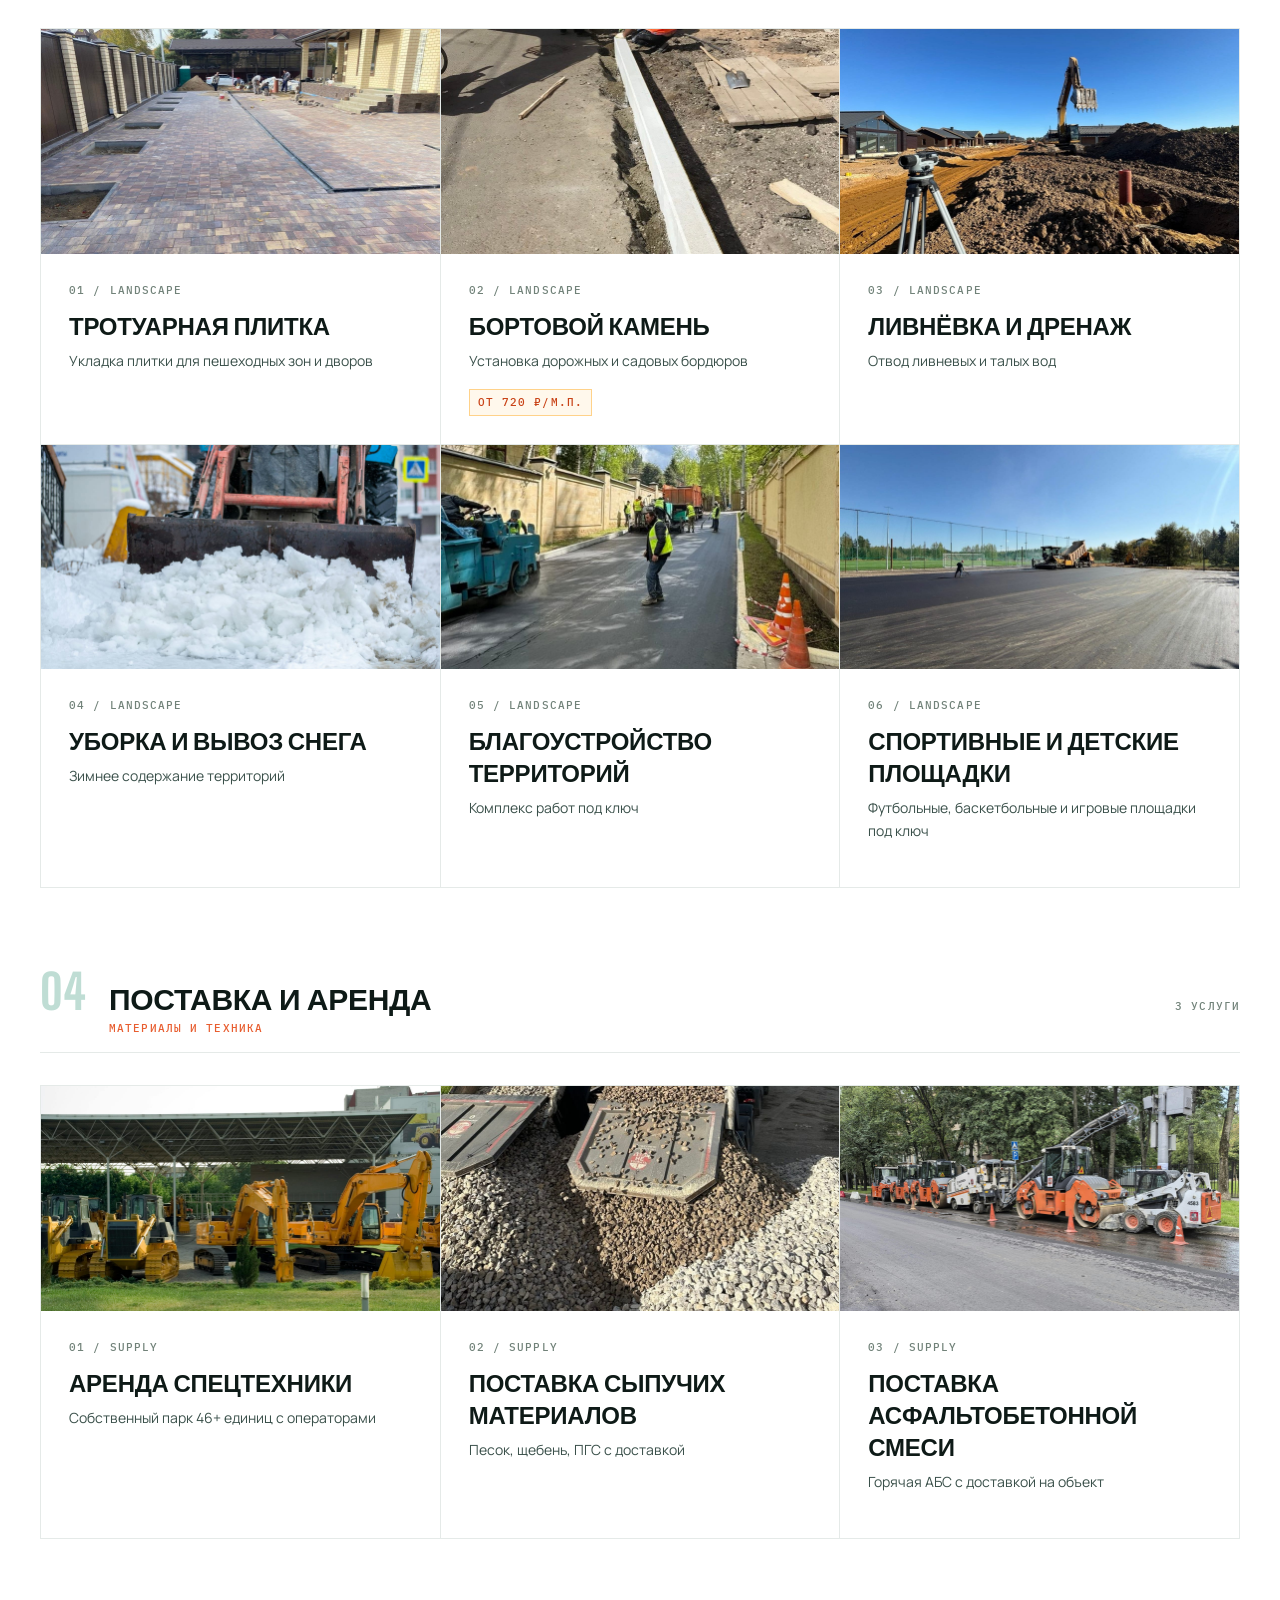
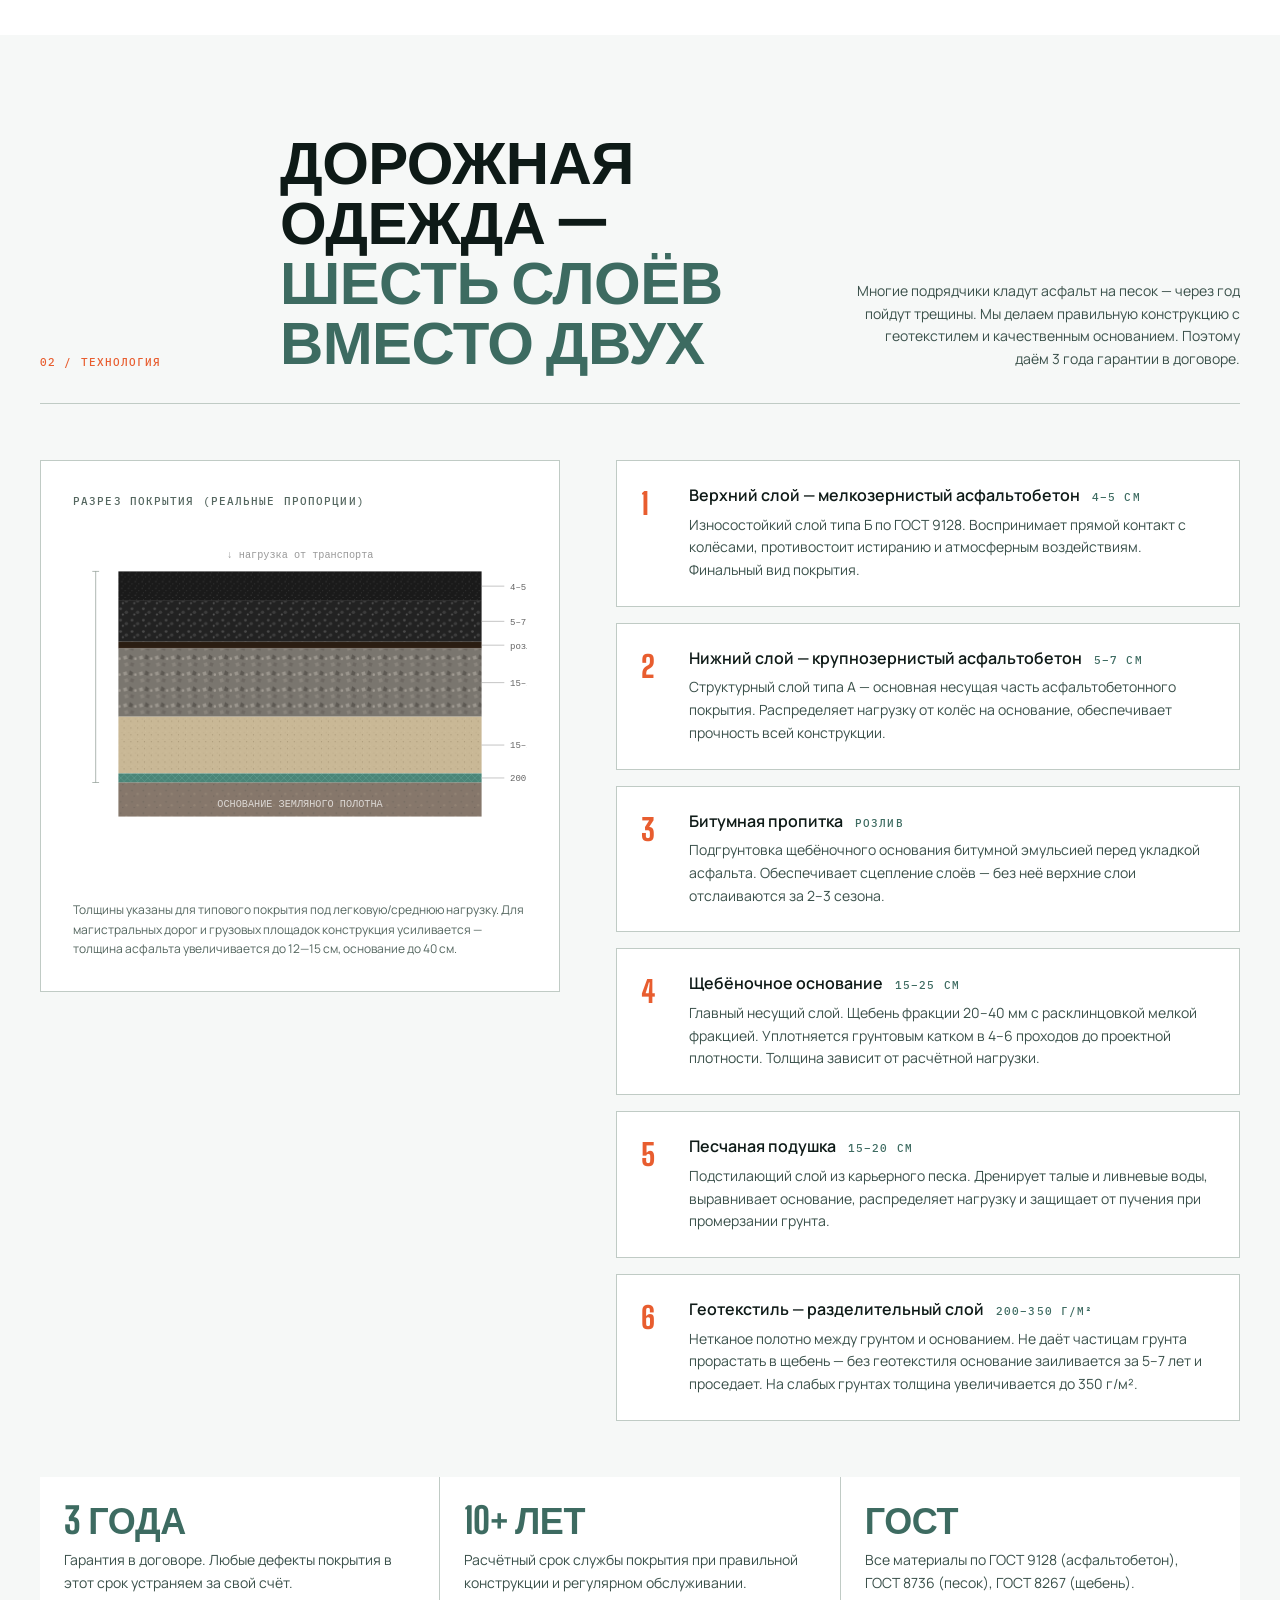
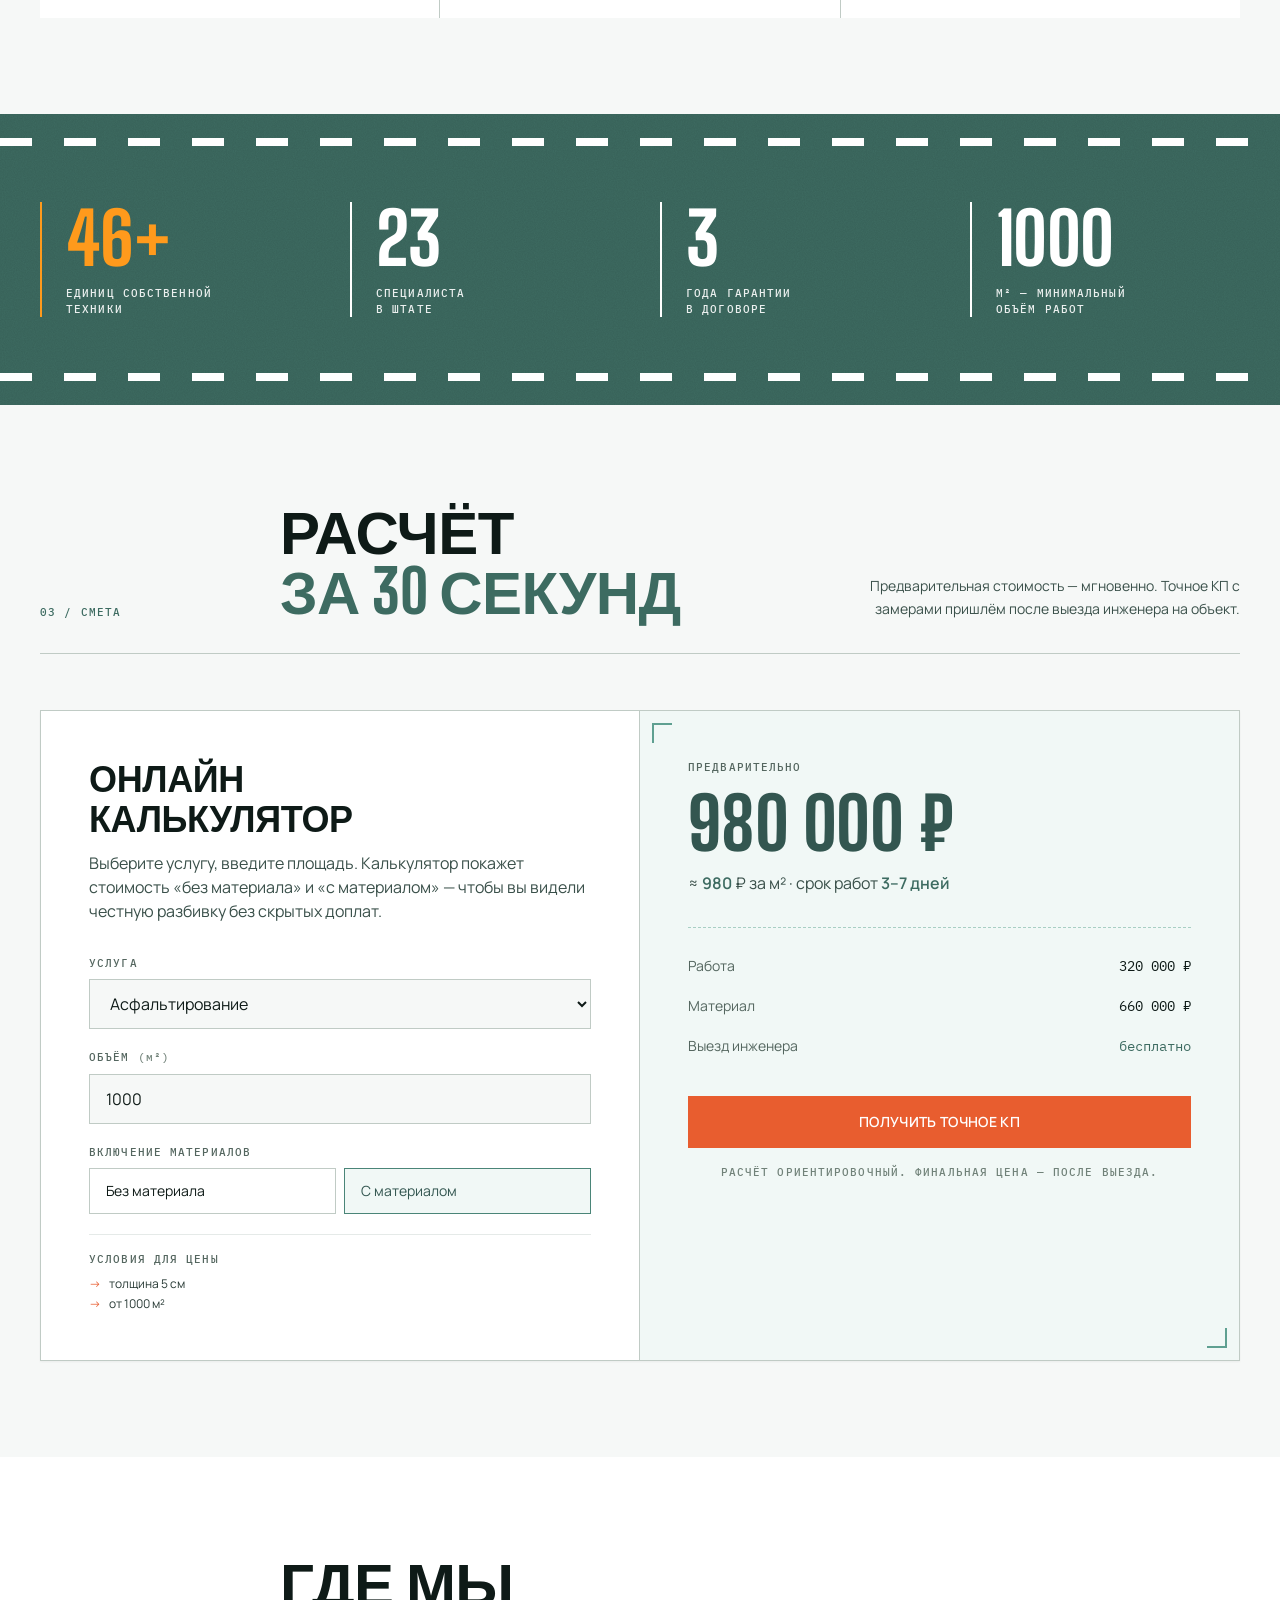
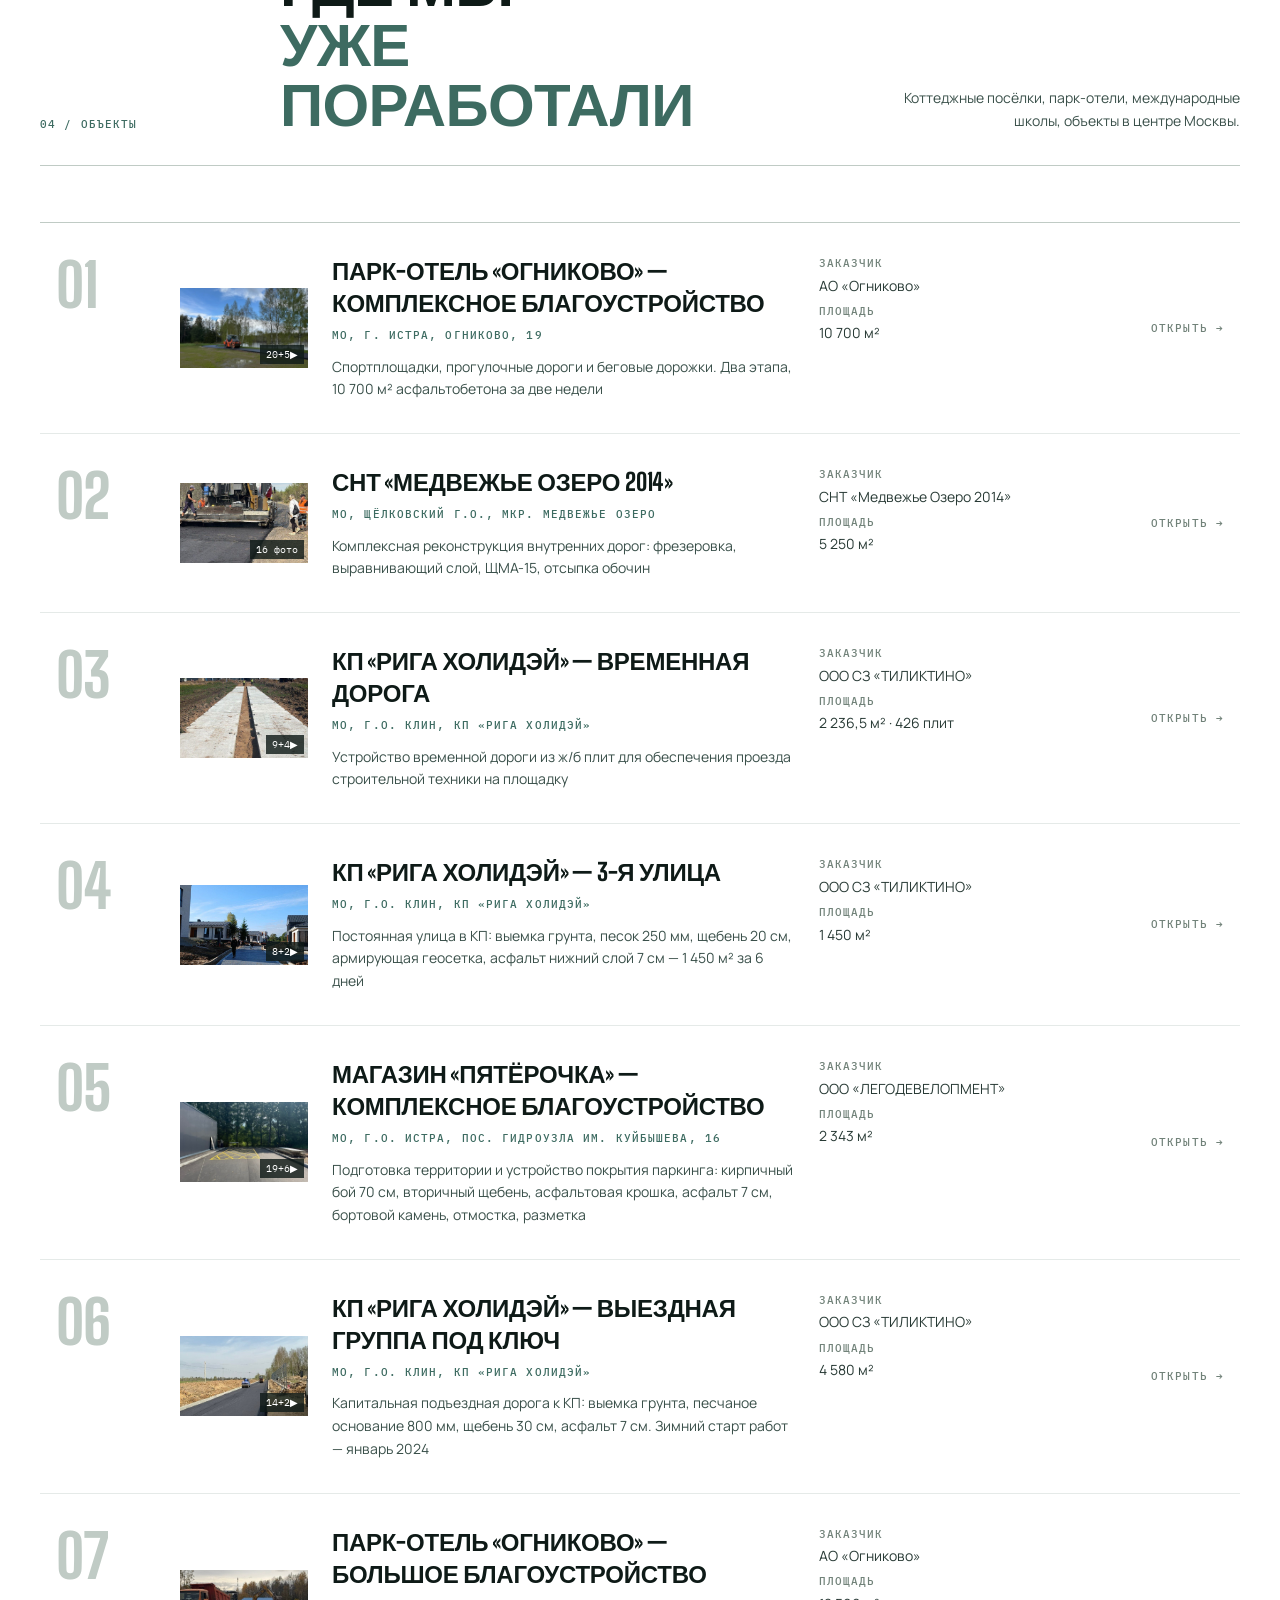
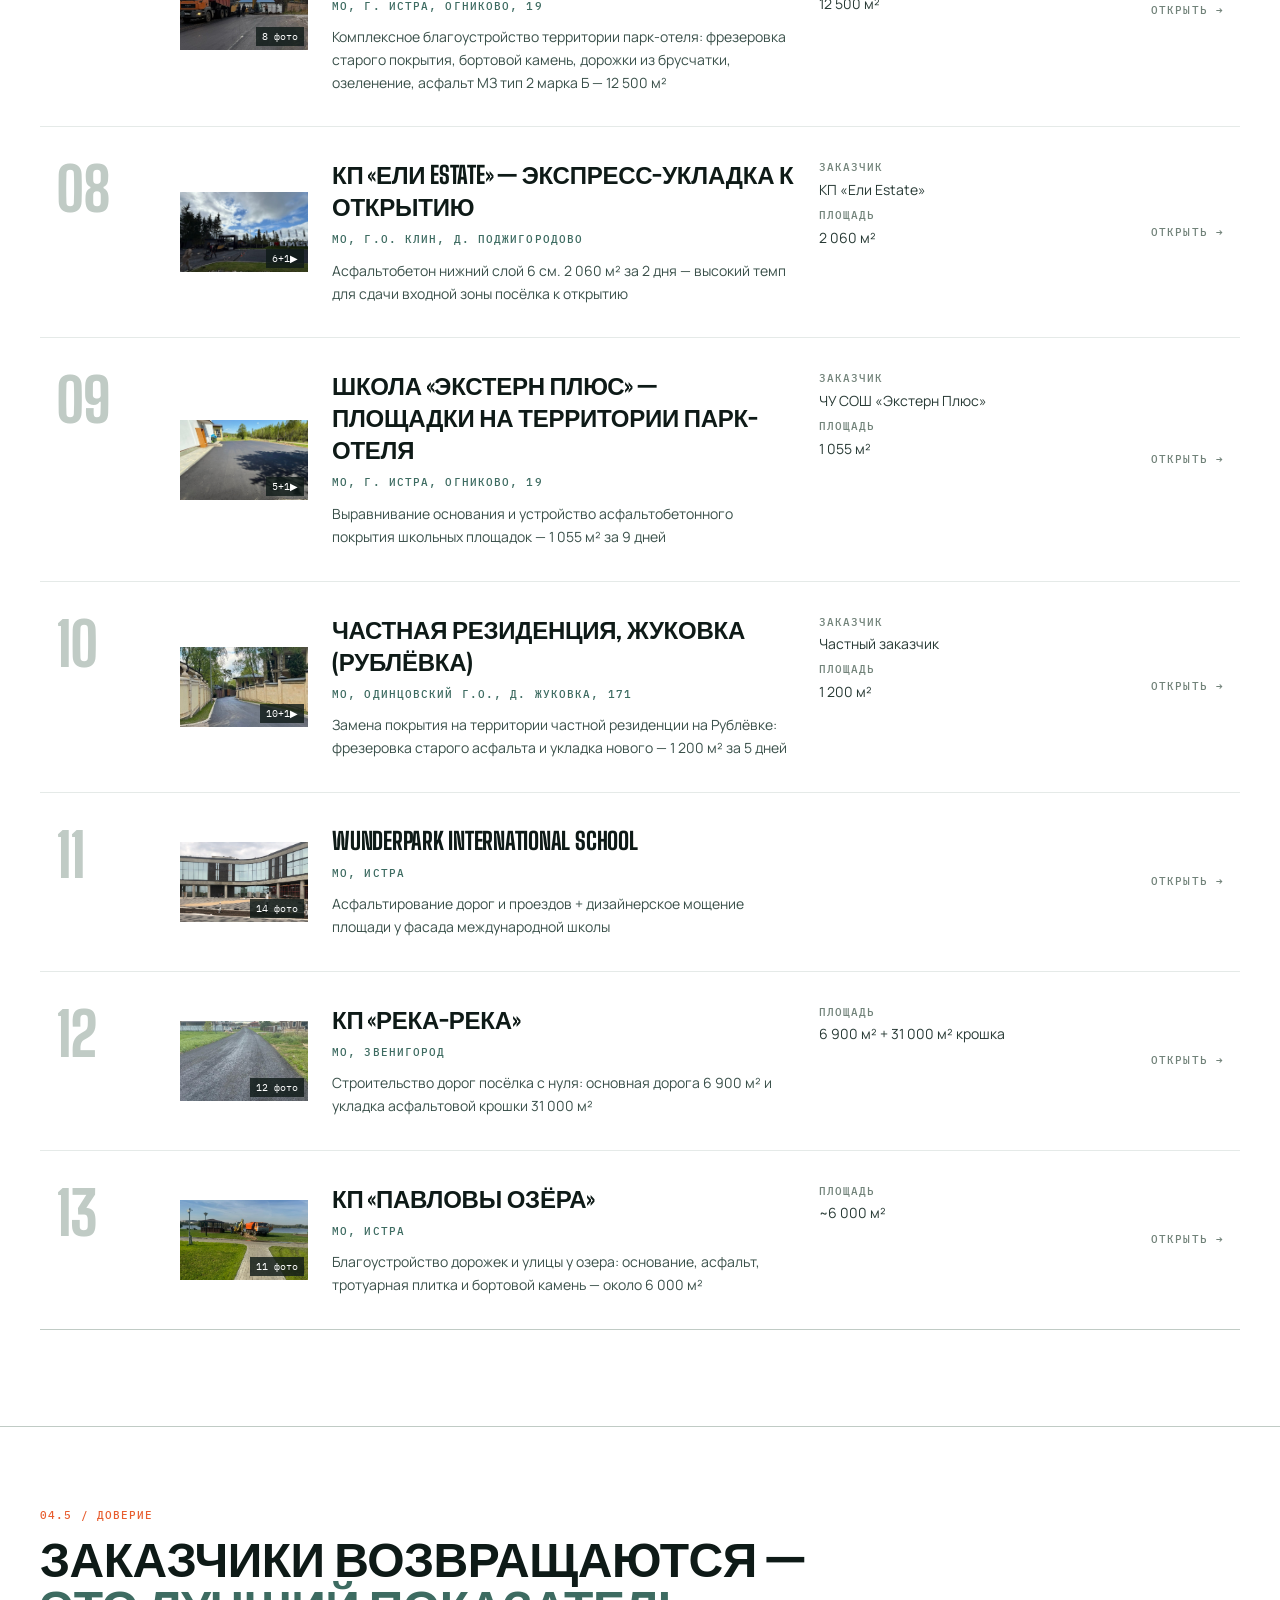
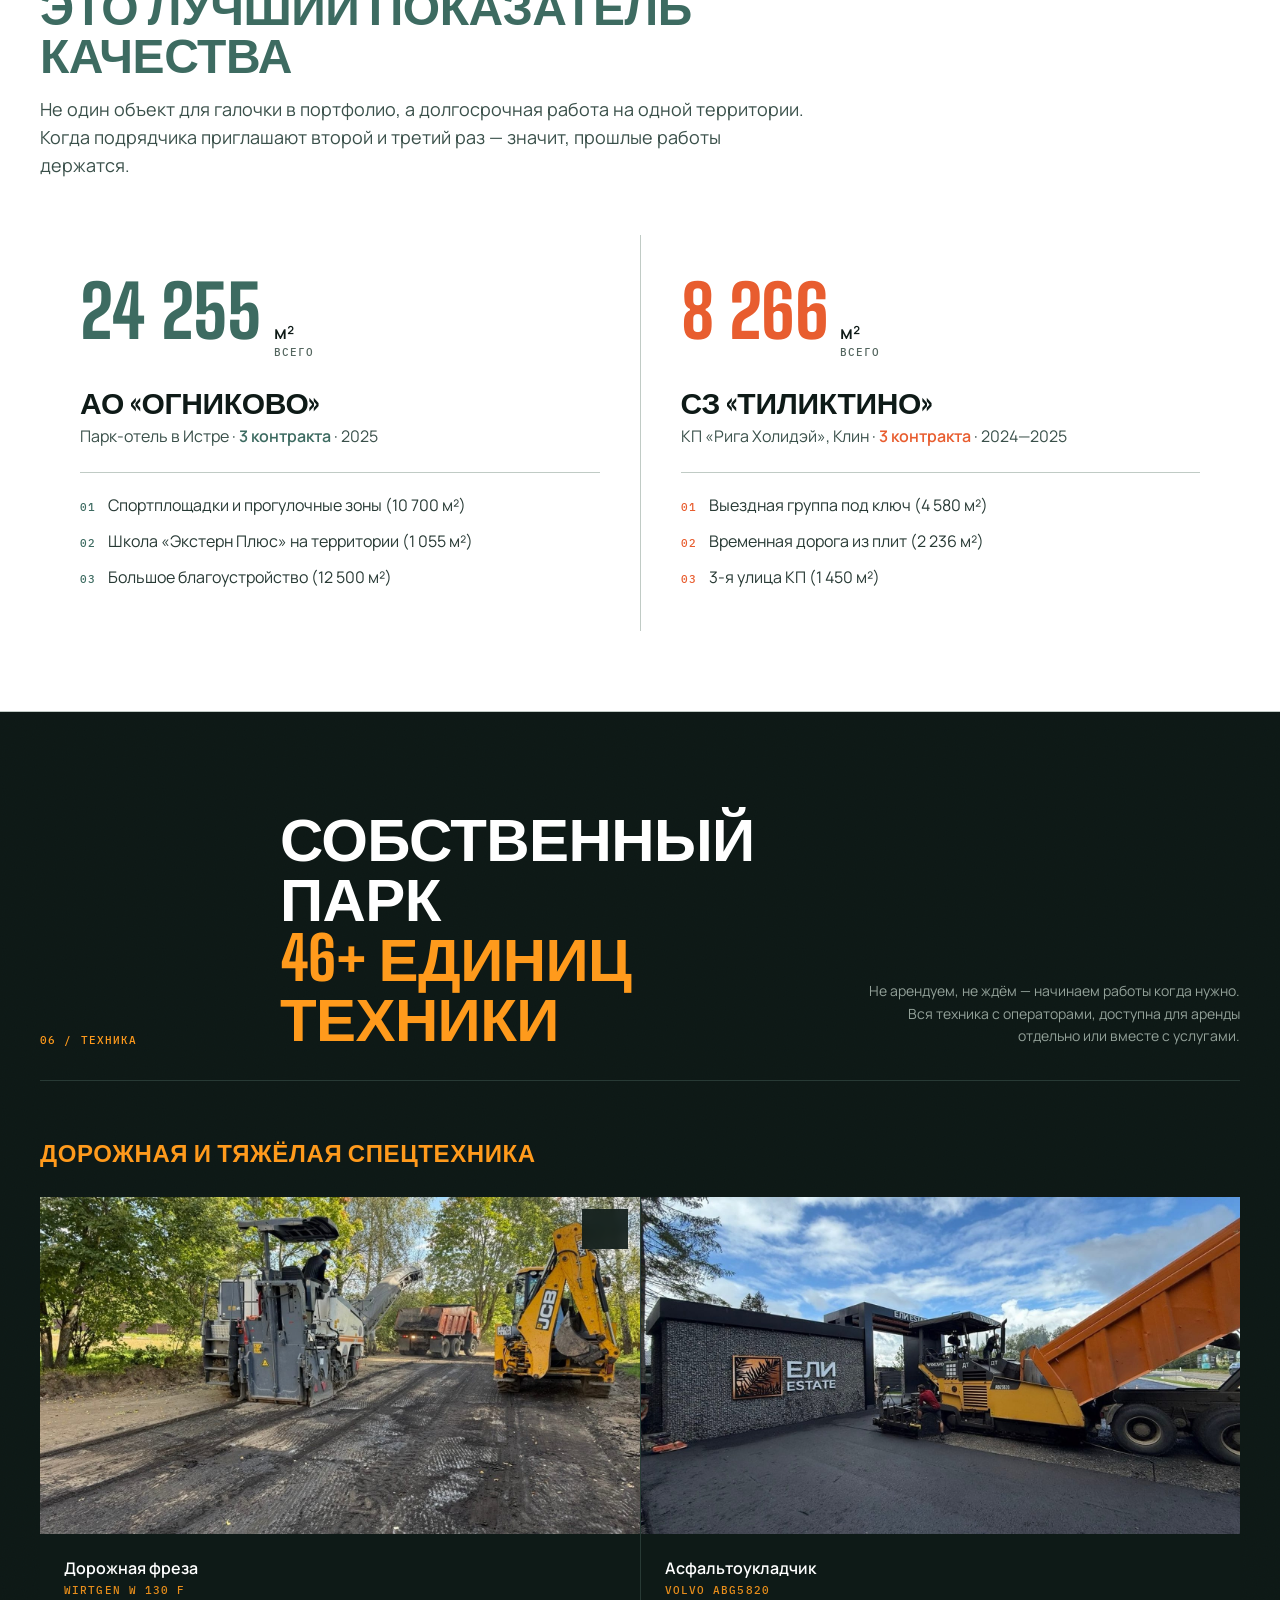
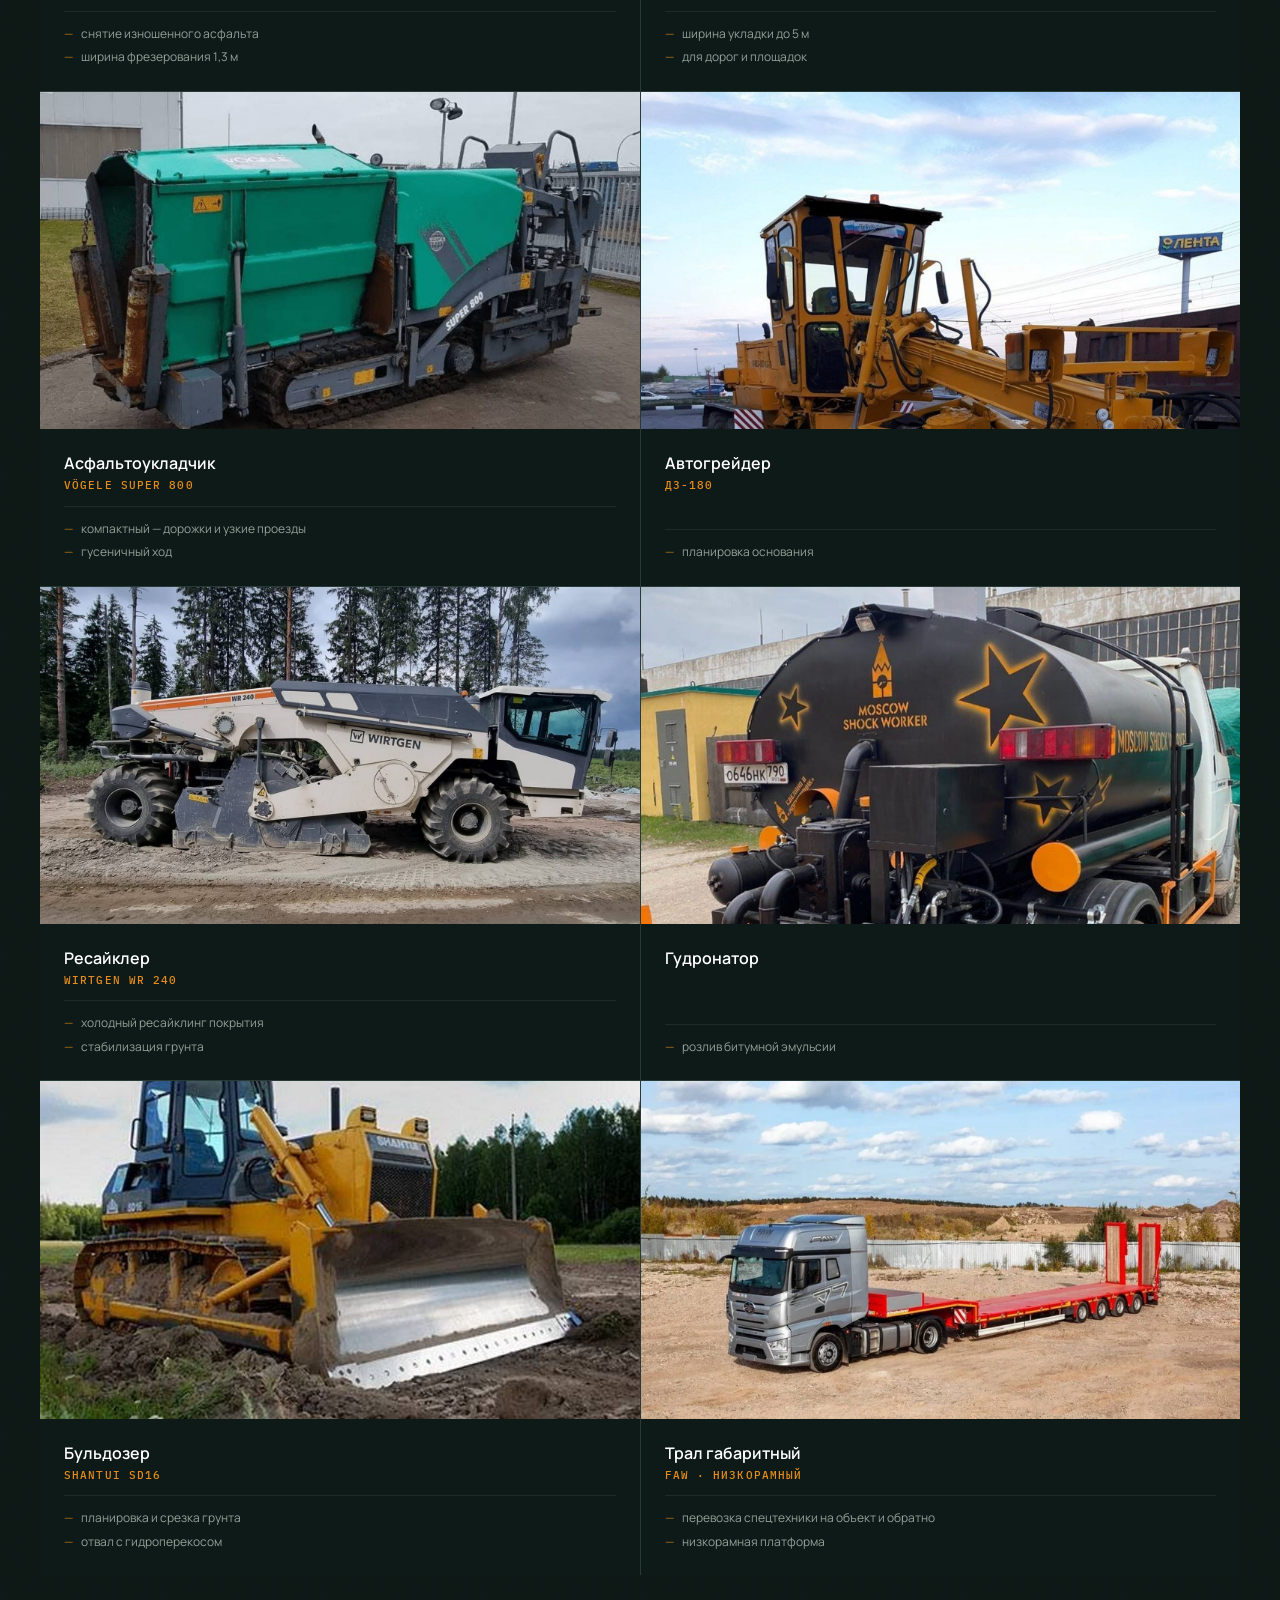
==== commit 990e0d99: "v21" ====
--- a/index.html
+++ b/index.html
@@ -295,7 +295,7 @@
 </p> <a href="#contact" class="inline-flex items-center justify-center bg-amber-600 hover:bg-amber-700 active:bg-amber-800 text-white font-semibold uppercase tracking-wide text-sm px-7 py-4 transition-colors" data-astro-cid-z6gx6xcw>
 Оставить заявку →
 </a> </div> <!-- FAQ Schema.org для SEO --> <script type="application/ld+json">{"@context":"https://schema.org","@type":"FAQPage","mainEntity":[{"@type":"Question","name":"От какого объёма вы беретесь за работу?","acceptedAnswer":{"@type":"Answer","text":"Минимальный объём по асфальтированию и устройству дорожных покрытий — от 1 000 м². Меньше — экономически невыгодно: выезд асфальтоукладчика, катков и бригады стоит примерно одинаково и на 200, и на 2 000 м². По земляным работам, благоустройству и установке бортового камня — без жёсткого минимума, считаем по каждому объекту отдельно. По ямочному ремонту работаем партиями — например, 20–30 ям сразу по одному адресу."}},{"@type":"Question","name":"Можно ли укладывать асфальт зимой?","acceptedAnswer":{"@type":"Answer","text":"По ГОСТ 9128 укладка горячего асфальтобетона разрешена при температуре воздуха не ниже +5 °C весной/осенью и не ниже −10 °C зимой при условии, что слой укладывается на сухое непромёрзшее основание. На практике мы зимой делаем только аварийные ремонты и укладку на стройплощадках с подогревом. Полноценные постоянные дороги летом и в начале осени держатся существенно лучше — мы об этом честно говорим заказчику."}},{"@type":"Question","name":"Какая толщина асфальта нужна для парковки / двора / дороги?","acceptedAnswer":{"@type":"Answer","text":"Зависит от нагрузки. Для пешеходных дорожек хватит 4–5 см мелкозернистого асфальта. Для двора и легковой парковки — 5–7 см в один слой. Для парковки магазина с регулярным заездом грузовиков и эвакуаторов — два слоя по 5–7 см с битумной пропиткой между ними (12–14 см итого). Для постоянной дороги под тяжёлый трафик — двухслойное покрытие до 15 см на щебёночном основании 20–30 см. Точную конструкцию подбираем по проекту нагрузки."}},{"@type":"Question","name":"Сколько стоит асфальтирование 1 м²?","acceptedAnswer":{"@type":"Answer","text":"Цена зависит от состояния основания, толщины слоя и марки асфальтобетона. Ориентировочно: ремонт «асфальт на асфальт» с фрезеровкой — от 1 100 ₽/м². Полный пирог под легковую парковку (песок + щебень + асфальт) — от 1 800 ₽/м². Капитальная дорога с геотекстилем и двумя слоями асфальта — от 2 500 ₽/м². В цену уже входит работа техники, материалы и доставка. Точную смету выезжающий инженер сделает за 1–2 дня после замеров."}},{"@type":"Question","name":"Какие гарантии вы даёте?","acceptedAnswer":{"@type":"Answer","text":"Прописываем 3 года гарантии в договоре. В этот период любые дефекты по вине наших работ — трещины, просадки, выкрашивание — устраняем за свой счёт. Гарантия не распространяется на дефекты от форс-мажора (подтопления, провал коммуникаций под покрытием) и от неправильной эксплуатации (например, складирование тяжёлых грузов на пешеходных зонах). Все условия — открыто в договоре, без подвохов."}},{"@type":"Question","name":"Какие документы вы предоставляете после работ?","acceptedAnswer":{"@type":"Answer","text":"Полный пакет для приёмки и для регистрации работ у заказчика: договор подряда, локальная смета, акты КС-2 / КС-3 для юрлиц, паспорта качества на асфальтобетон / щебень / песок, исполнительная схема покрытия с привязкой к местности и фотоотчёт по этапам работ. Для частных заказчиков — упрощённый пакет: договор, чек на оплату, акт сдачи-приёмки, гарантийный талон."}},{"@type":"Question","name":"Делаете ли работы под ключ с проектированием и согласованиями?","acceptedAnswer":{"@type":"Answer","text":"Да, ведём проект от замеров до сдачи. По стандартному частному объекту проект не нужен — работаем по типовым технологическим картам. Для коммерческих объектов и муниципальных дорог делаем проект сами или работаем с проектным институтом заказчика. Согласования с ГИБДД (для дорог общего пользования), коммунальными службами (если затрагиваем сети), управами района — берём на себя."}},{"@type":"Question","name":"Есть ли у вас лицензии и членство в СРО?","acceptedAnswer":{"@type":"Answer","text":"Состоим в СРО «АСО Подмосковье» с правом строительства, реконструкции и капитального ремонта объектов капитального строительства, включая объекты повышенной опасности и технически сложные. Это даёт право работать на муниципальных и государственных контрактах. Все необходимые документы предоставим до подписания договора по запросу."}},{"@type":"Question","name":"Возите ли вы свой щебень, песок и асфальтобетон?","acceptedAnswer":{"@type":"Answer","text":"Имеем прямые договоры с тремя АБЗ Московской области, по щебню работаем с карьерами Гжельским и Хромцовским, по песку — с карьерами Подмосковья. Это позволяет держать цены на 10–15% ниже среднерыночных. Если объём большой, можем продать материалы отдельно от работ — щебень, песок, асфальтовую крошку — с доставкой собственными самосвалами."}},{"@type":"Question","name":"Сколько по времени занимает выезд инженера и составление сметы?","acceptedAnswer":{"@type":"Answer","text":"Инженер выезжает на объект в течение 1 рабочего дня после звонка. На объекте — замеры, фотофиксация исходного состояния, оценка основания и обсуждение задачи с заказчиком. Смета и коммерческое предложение готовы в течение 1–2 рабочих дней после выезда. Для типовых объектов площадью до 1 000 м² — обычно на следующий день. Выезд и смета — бесплатно."}}]}</script> </div> </section>  <section id="director" class="py-14 md:py-24 bg-white"> <div class="container-x"> <div class="bg-mint-50 border border-mint-200 p-7 md:p-14 grid gap-8 md:gap-10 md:grid-cols-[auto_1fr] lg:grid-cols-[auto_1fr_auto] md:items-center"> <!-- Логотип компании. Сам по себе уже круглый с прозрачным фоном —
-           не оборачиваем в плашку, чтобы не было двойного кольца. --> <div class="w-32 h-32 md:w-40 md:h-40 lg:w-48 lg:h-48 shrink-0 mx-auto md:mx-0"> <img src="/brand/favicon-512.png" srcset="/brand/favicon-192.png 1x, /brand/favicon-512.png 2x" alt="ДСК МИН-1" width="192" height="192" loading="lazy" class="w-full h-full object-contain"> </div> <!-- Text --> <div class="text-center md:text-left"> <h3 class="display text-2xl md:text-4xl text-ink-900 mb-2 leading-tight"> Минас Енокян </h3> <div class="mono-tag text-amber-600 mb-5"> Генеральный директор · ДСК МИН-1
+           не оборачиваем в плашку, чтобы не было двойного кольца. --> <div class="w-32 h-32 md:w-40 md:h-40 lg:w-48 lg:h-48 shrink-0 mx-auto md:mx-0"> <img src="/brand/favicon-512.png" srcset="/brand/favicon-192.png 1x, /brand/favicon-512.png 2x" alt="ДСК МИН-1" width="192" height="192" loading="lazy" class="w-full h-full object-contain"> </div> <!-- Text --> <div class="text-center md:text-left"> <h3 class="display text-2xl md:text-4xl text-ink-900 mb-2 leading-tight"> Минас Арториксович </h3> <div class="mono-tag text-amber-600 mb-5"> Генеральный директор · ДСК МИН-1
 </div> <blockquote class="text-base md:text-lg text-ink-700 leading-relaxed mb-5 md:mb-0 max-w-2xl relative"> <span class="text-mint-400 display text-5xl absolute -top-2 -left-2 leading-none hidden md:block">«</span> <span class="relative md:pl-6">
 Я лично контролирую каждый проект — от первого выезда инженера до приёмки готовых работ. У компании есть инфраструктура: свой парк техники, инженер ПТО, сметный и юридический отделы. Но человек, с которым вы говорите по телефону и который отвечает за результат на объекте — это я.
 </span> </blockquote> </div> <!-- CTA --> <div class="flex flex-col gap-2 md:min-w-[200px] pt-2 md:pt-0"> <a href="tel:+74951344440" data-headlight class="inline-flex items-center justify-center gap-2 bg-mint-700 hover:bg-mint-800 text-white font-semibold uppercase tracking-wide text-sm px-5 py-3.5 transition-colors">
@@ -326,7 +326,7 @@
 Отправить заявку
 </button> <p class="text-xs text-ink-400 leading-relaxed text-center">
 Перезвоним в течение 1 рабочего дня. Данные не передаём третьим лицам.
-</p> </form> <div id="formSuccess" class="hidden bg-mint-50 border border-mint-500 p-5 text-center"> <div class="display text-2xl text-mint-800 mb-2">Заявка отправлена!</div> <p class="text-sm text-ink-600">Перезвоним в течение часа в рабочее время.</p> </div> </div> </div> </div> </section> <script type="module" src="/_astro/Contact.astro_astro_type_script_index_0_lang.D8y9VOad.js"></script> </main> <footer class="bg-ink-900 text-white border-t border-ink-700 py-10 md:py-14 relative"> <div class="container-x"> <div class="grid gap-8 md:grid-cols-2 lg:grid-cols-4 mb-10"> <!-- Brand --> <div> <div class="flex items-center gap-3 mb-4"> <img src="/brand/logo-circle-96.png" srcset="/brand/logo-circle-96.png 1x, /brand/favicon-192.png 2x" alt="ДСК МИН-1" width="56" height="56" class="w-14 h-14 shrink-0" loading="lazy"> <div class="display text-3xl tracking-wide leading-none">ДСК МИН-1</div> </div> <p class="text-sm text-ink-400 leading-relaxed max-w-xs"> Дорожно-строительные работы полного цикла. Работаем по Москве и Московской области, при объёме — по всей России.
+</p> </form> <div id="formSuccess" class="hidden bg-mint-50 border border-mint-500 p-5 text-center"> <div class="display text-2xl text-mint-800 mb-2">Заявка отправлена!</div> <p class="text-sm text-ink-600">Перезвоним в течение часа в рабочее время.</p> </div> </div> </div> </div> </section> <script type="module" src="/_astro/Contact.astro_astro_type_script_index_0_lang.s6e8BG3u.js"></script> </main> <footer class="bg-ink-900 text-white border-t border-ink-700 py-10 md:py-14 relative"> <div class="container-x"> <div class="grid gap-8 md:grid-cols-2 lg:grid-cols-4 mb-10"> <!-- Brand --> <div> <div class="flex items-center gap-3 mb-4"> <img src="/brand/logo-circle-96.png" srcset="/brand/logo-circle-96.png 1x, /brand/favicon-192.png 2x" alt="ДСК МИН-1" width="56" height="56" class="w-14 h-14 shrink-0" loading="lazy"> <div class="display text-3xl tracking-wide leading-none">ДСК МИН-1</div> </div> <p class="text-sm text-ink-400 leading-relaxed max-w-xs"> Дорожно-строительные работы полного цикла. Работаем по Москве и Московской области, при объёме — по всей России.
 </p> </div> <!-- Services --> <div> <h5 class="mono-tag text-ink-500 mb-4">Услуги</h5> <ul class="space-y-2 text-sm"> <li><a href="#services" class="text-ink-300 hover:text-amber-400 transition-colors">Асфальтирование</a></li> <li><a href="#services" class="text-ink-300 hover:text-amber-400 transition-colors">Разработка котлованов</a></li> <li><a href="#services" class="text-ink-300 hover:text-amber-400 transition-colors">Монолитные плиты</a></li> <li><a href="#services" class="text-ink-300 hover:text-amber-400 transition-colors">Благоустройство</a></li> <li><a href="#services" class="text-ink-300 hover:text-amber-400 transition-colors">Аренда спецтехники</a></li> </ul> </div> <!-- Company --> <div> <h5 class="mono-tag text-ink-500 mb-4">Компания</h5> <ul class="space-y-2 text-sm"> <li><a href="#cases" class="text-ink-300 hover:text-amber-400 transition-colors">Объекты</a></li> <li><a href="#process" class="text-ink-300 hover:text-amber-400 transition-colors">Как работаем</a></li> <li><a href="#director" class="text-ink-300 hover:text-amber-400 transition-colors">Директор</a></li> <li><a href="#contact" class="text-ink-300 hover:text-amber-400 transition-colors">Контакты</a></li> </ul> </div> <!-- Contacts --> <div> <h5 class="mono-tag text-ink-500 mb-4">Связь</h5> <ul class="space-y-2 text-sm"> <li><a href="tel:+74951344440" class="text-white font-medium hover:text-amber-400 transition-colors">+7 (495) 134-44-40</a></li> <li><a href="mailto:ooo.dskmin1@mail.ru" class="text-ink-300 hover:text-amber-400 transition-colors">ooo.dskmin1@mail.ru</a></li> <li><a href="https://wa.me/74951344440" target="_blank" rel="noopener" class="text-ink-300 hover:text-amber-400 transition-colors">WhatsApp</a></li> <li><a href="https://t.me/stroi_DSK1" target="_blank" rel="noopener" class="text-ink-300 hover:text-amber-400 transition-colors">Telegram</a></li> </ul> </div> </div> <!-- Bottom bar --> <div class="border-t border-ink-700 pt-6 flex flex-col md:flex-row justify-between gap-3 mono-tag text-ink-500 text-[10px] md:text-[11px] leading-relaxed"> <div>© 2024—2026 ООО «ДСК МИН-1»</div> <div class="md:text-right">
 ИНН 5017138574 · ОГРН 1245000122080<br>
 Юр. адрес: 143500, Московская обл., г. Истра, д. Трусово, д. 49А, помещ. 2 ком. 20 </div> </div> </div> </footer> <!-- Mobile sticky CTA — только на страницах где есть блок #contact --> <div id="stickyCta" class="fixed left-3 right-3 bottom-3 z-40 lg:hidden hidden gap-2"> <a href="#contact" class="flex-1 text-center py-3.5 bg-amber-600 text-white font-semibold uppercase tracking-wide text-sm shadow-lg shadow-ink-900/30">
